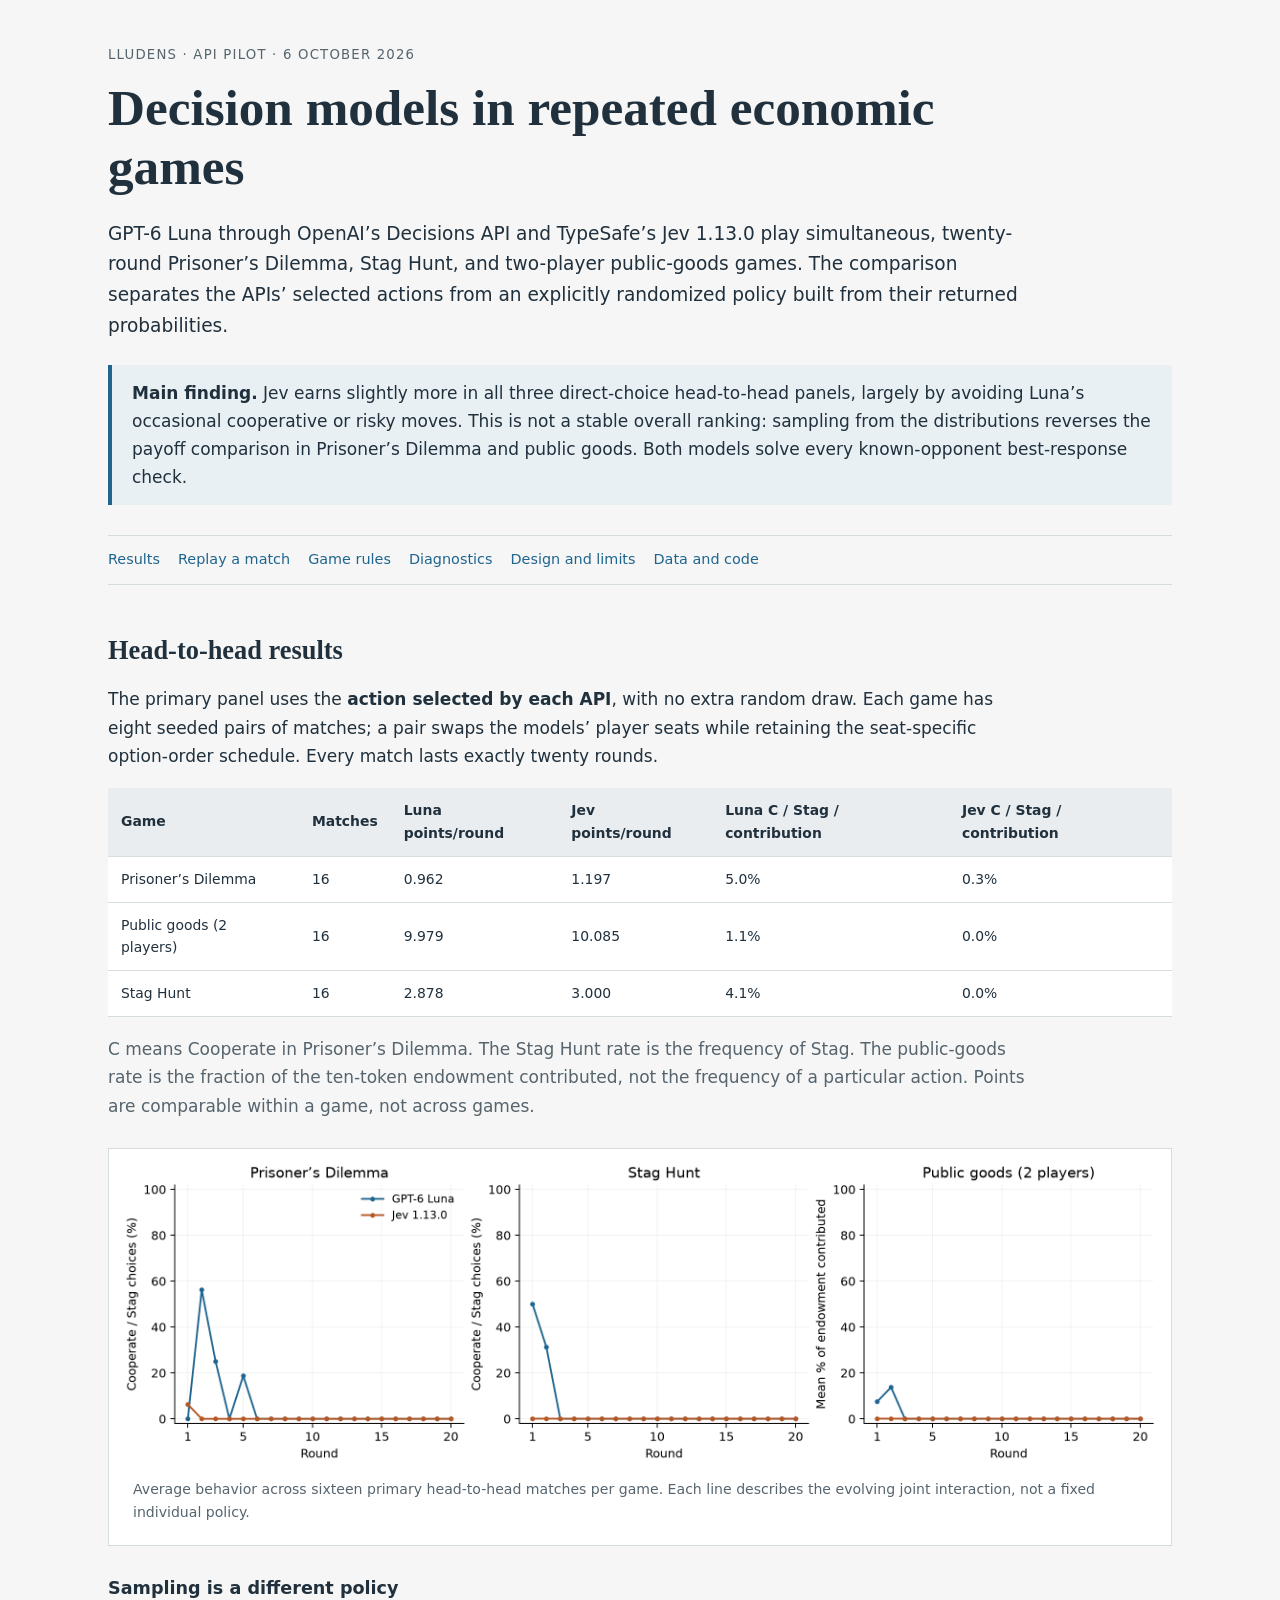
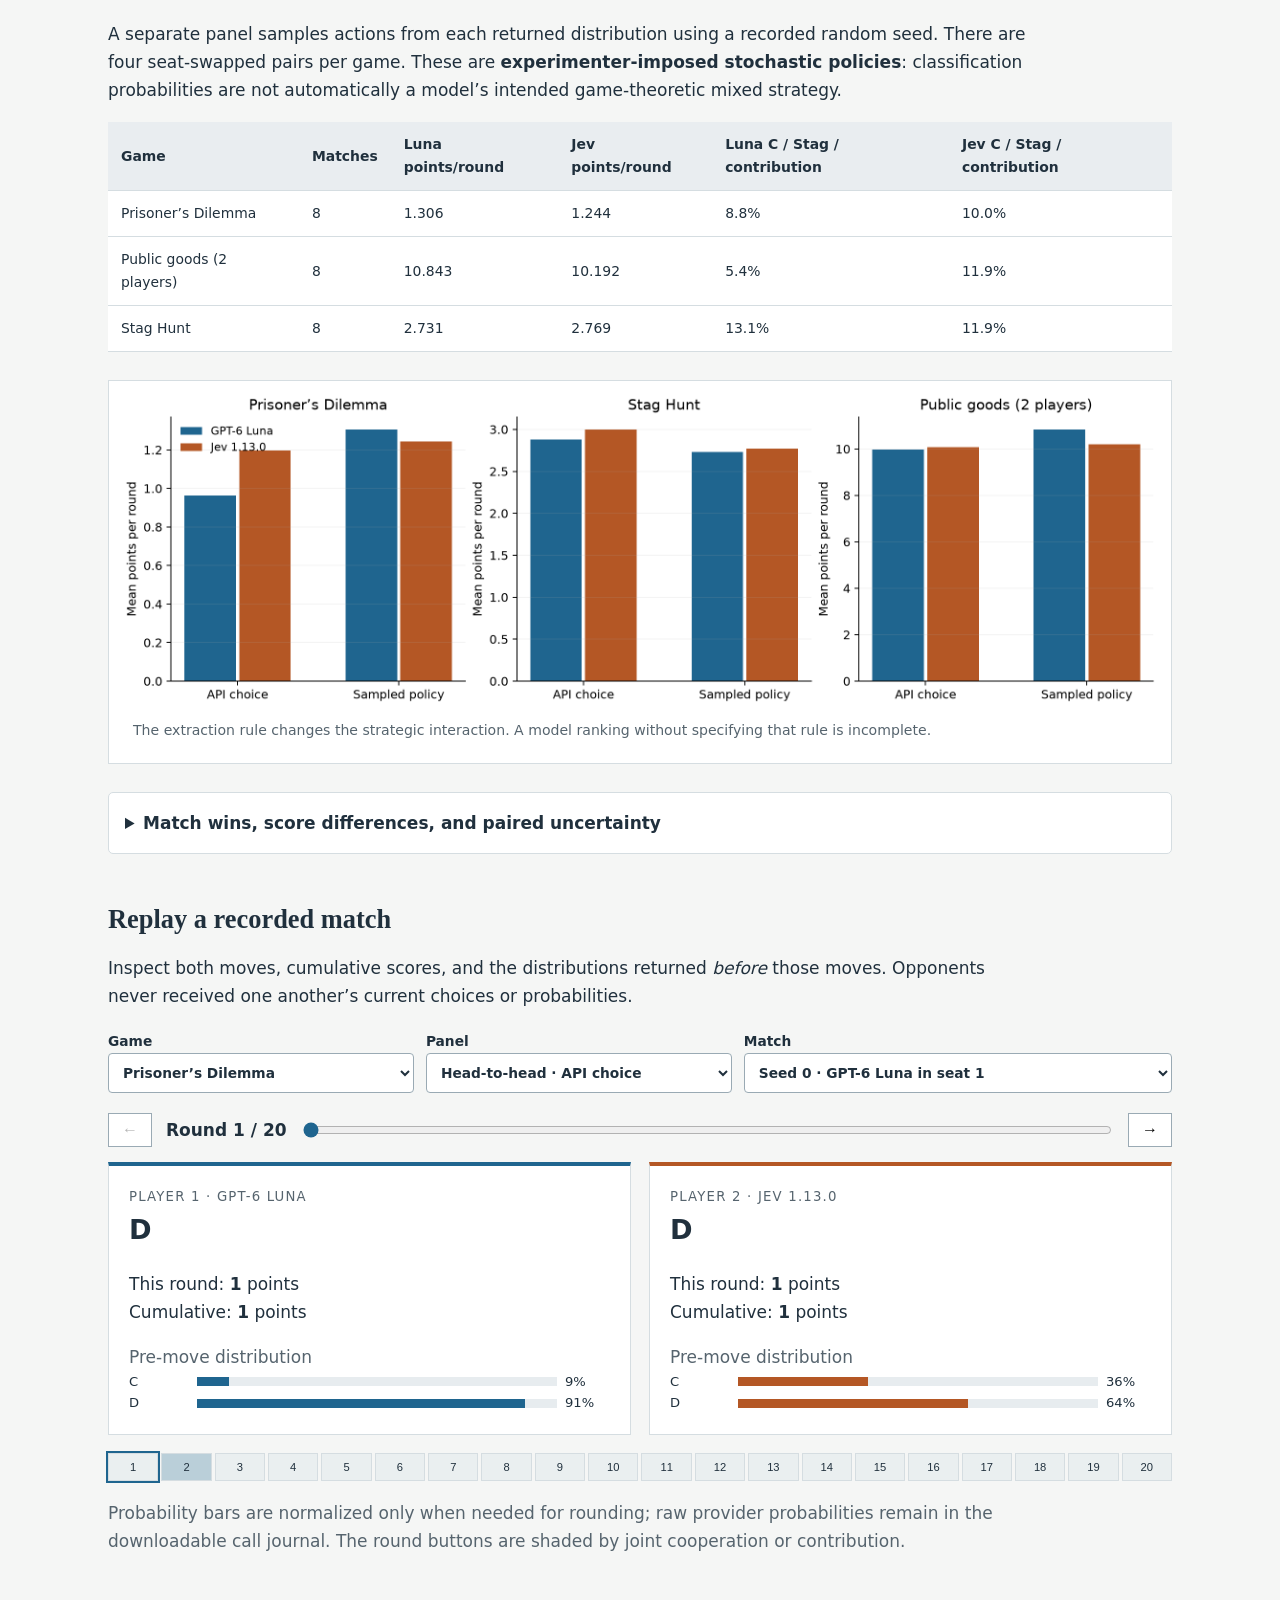
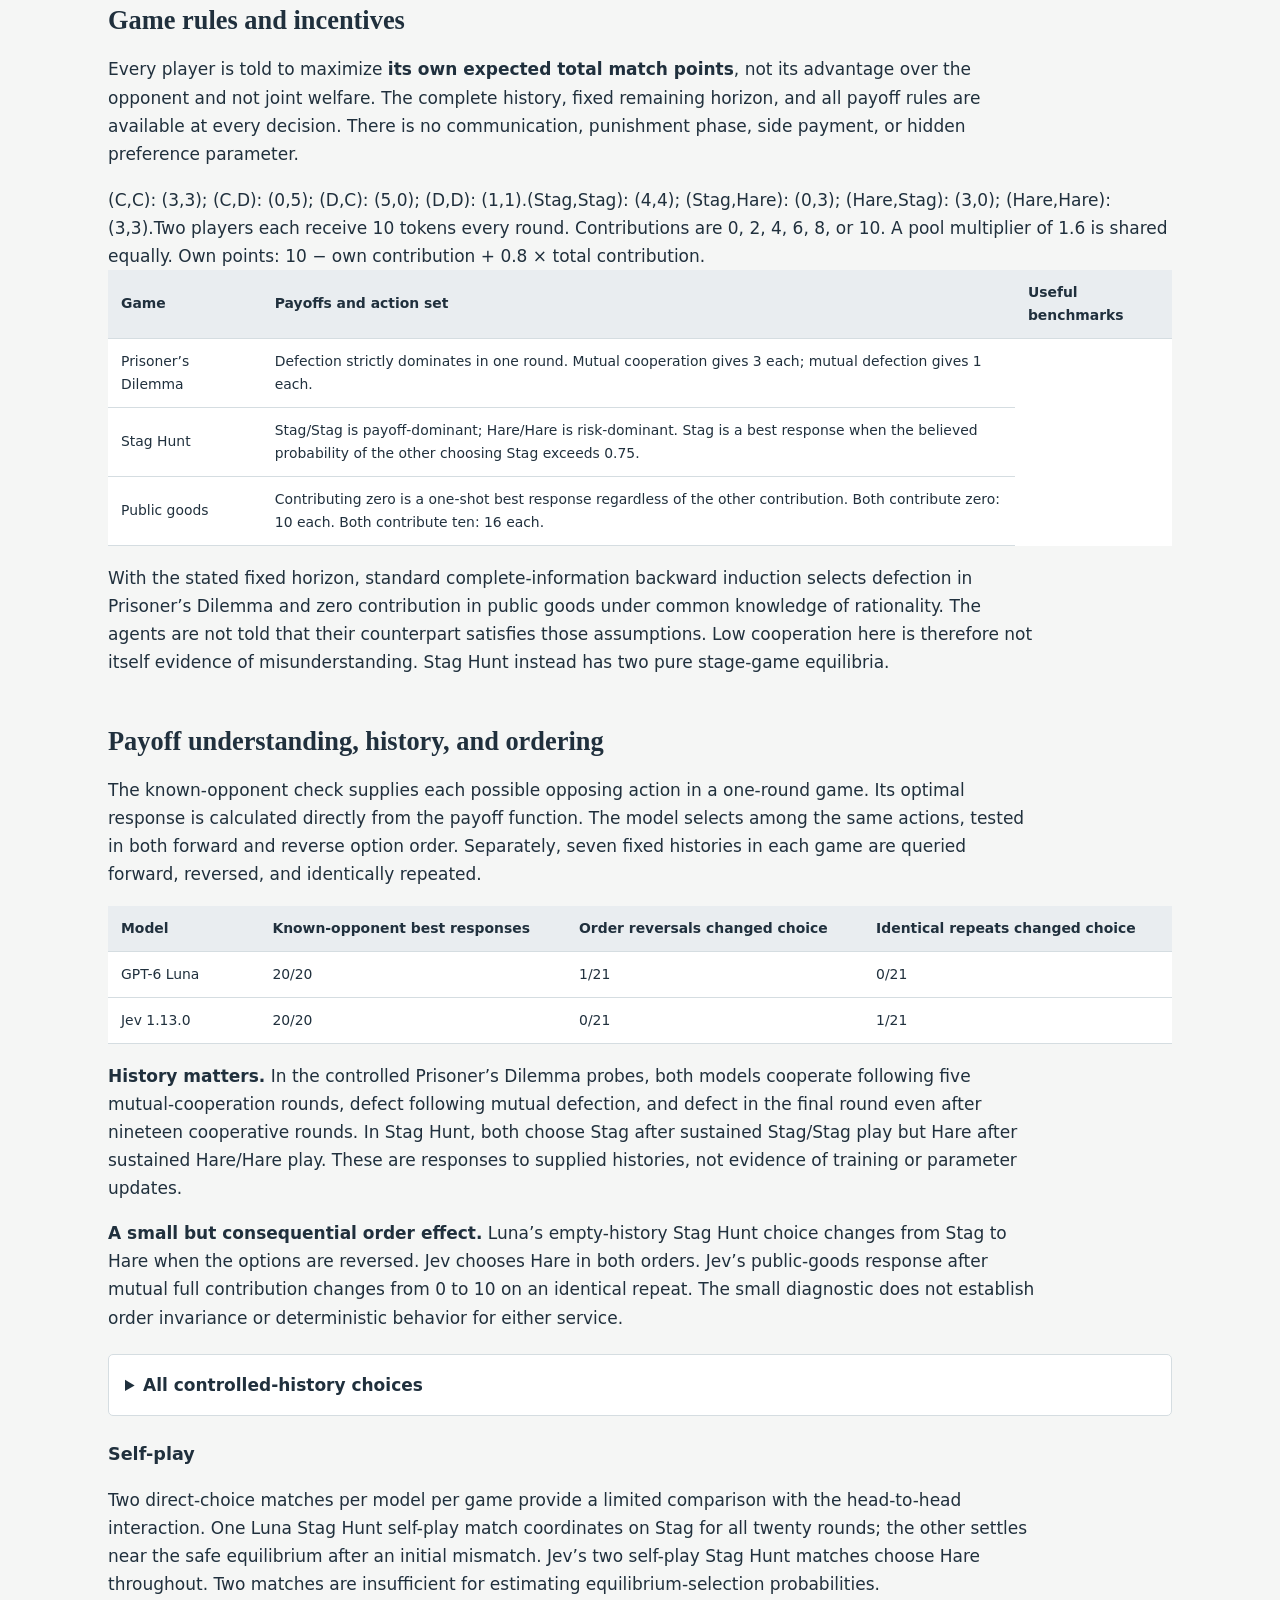
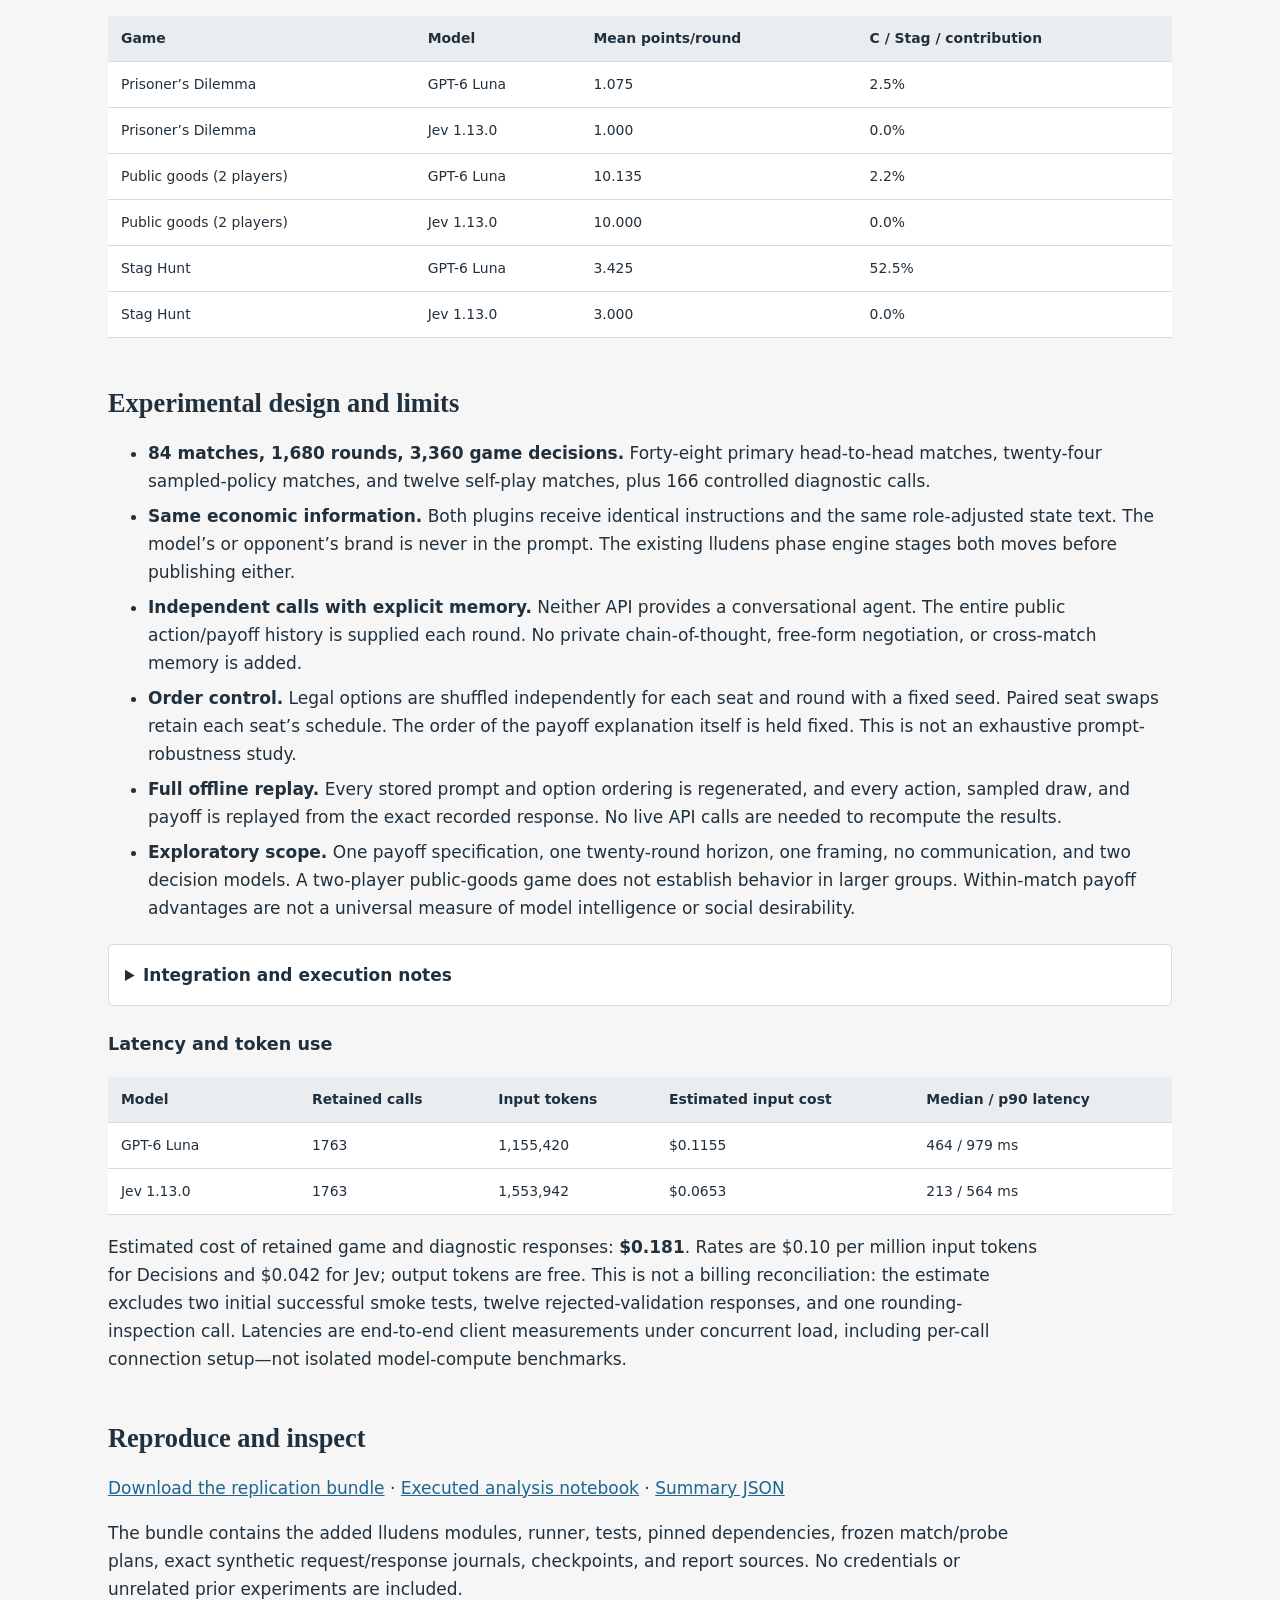
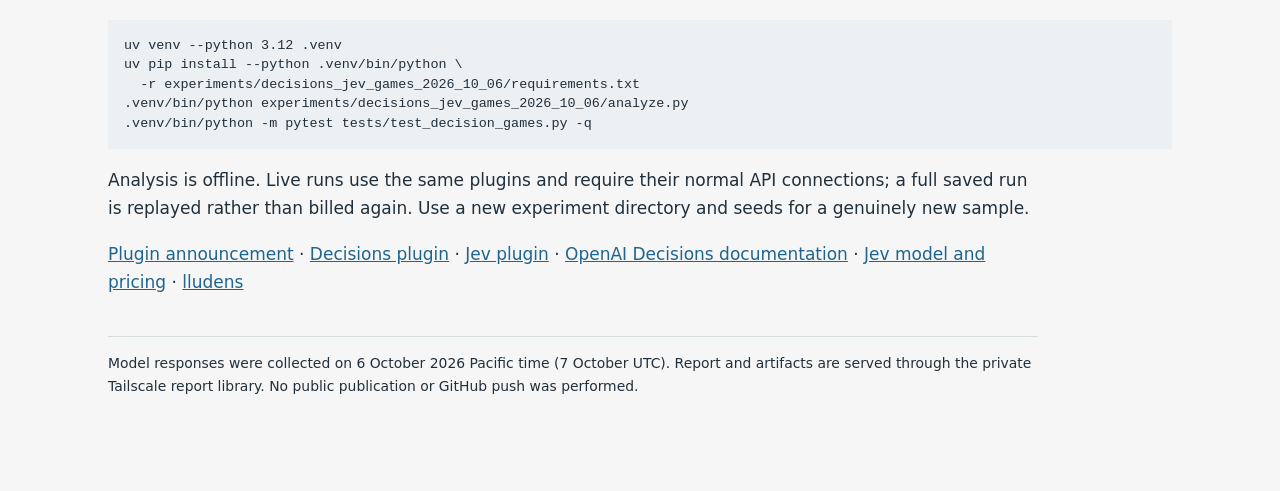
==== experiments/decisions_jev_games_2026_10_06/report/index.html @ 8ba240a1 "Compare Decisions API and Jev in repeated economic games" ====
<!doctype html>
<html lang="en"><head><meta charset="utf-8"><meta name="viewport" content="width=device-width,initial-scale=1">
<title>Decision models in repeated economic games — lludens</title>
<style>
:root{color-scheme:light;--ink:#20303d;--muted:#56646e;--blue:#1f658f;--orange:#b45725;--line:#d5dde1;--paper:#fff;--bg:#f5f6f5}*{box-sizing:border-box}body{margin:0;background:var(--bg);color:var(--ink);font:17px/1.65 system-ui,-apple-system,sans-serif}main{max-width:1120px;margin:auto;padding:44px 28px 80px}h1{font:600 clamp(2rem,4.4vw,3.2rem)/1.16 Georgia,serif;max-width:850px;margin:12px 0 22px}h2{font:600 1.65rem/1.3 Georgia,serif;margin:48px 0 18px}h3{margin-top:24px;font-size:1.1rem}p{max-width:930px}a{color:var(--blue)}.eyebrow{color:var(--muted);font-size:.83rem;text-transform:uppercase;letter-spacing:.09em}.lead{font-size:1.16rem;max-width:930px}.box{border-left:4px solid var(--blue);background:#e9f0f4;padding:14px 20px;margin:24px 0}.muted,small{color:var(--muted)}nav{display:flex;gap:18px;flex-wrap:wrap;border-block:1px solid var(--line);padding:12px 0;margin:30px 0}nav a{font-size:.9rem;text-decoration:none}section{scroll-margin-top:20px}.scroll{overflow-x:auto;max-width:100%;margin:18px 0}table{border-collapse:collapse;background:white;width:100%;font-size:.87rem;font-variant-numeric:tabular-nums}th,td{text-align:left;padding:11px 13px;border-bottom:1px solid var(--line)}th{background:#e9edf0;font-weight:600}td:first-child{min-width:140px}figure{margin:28px 0;background:white;padding:14px;border:1px solid var(--line)}figure img{width:100%;height:auto}figcaption{font-size:.88rem;color:var(--muted);padding:6px 10px}details{border:1px solid var(--line);border-radius:5px;padding:16px;margin:22px 0;background:white}summary{cursor:pointer;font-weight:600}code{font-size:.86em;background:#e8edef;padding:2px 5px;overflow-wrap:anywhere}pre{overflow:auto;background:#edf0f2;padding:16px;font-size:.84rem;line-height:1.45}li{margin:7px 0}.controls{display:grid;grid-template-columns:1fr 1fr 1.4fr;gap:12px;margin:20px 0}label{display:block;font-size:.86rem;font-weight:600}select{width:100%;padding:10px;background:white;border:1px solid #9aaab4;border-radius:4px;color:var(--ink);font:inherit}input[type=range]{width:100%;accent-color:var(--blue)}.players{display:grid;grid-template-columns:1fr 1fr;gap:18px}.player{background:white;padding:20px;border:1px solid var(--line);border-top:4px solid var(--blue)}.player[data-provider=jev]{border-top-color:var(--orange)}.big{font-size:1.7rem;font-weight:650}.barrow{display:grid;grid-template-columns:60px 1fr 45px;gap:8px;align-items:center;font-size:.82rem}.track{height:9px;background:#e7ecef}.bar{height:9px;background:var(--blue)}.player[data-provider=jev] .bar{background:var(--orange)}.roundline{display:flex;align-items:center;gap:14px;margin:15px 0}.roundline button{border:1px solid #9aaab4;background:white;padding:7px 13px;cursor:pointer;font-size:1rem}.roundline strong{white-space:nowrap}.timeline{display:grid;grid-template-columns:repeat(20,1fr);gap:3px;margin:18px 0}.timeline button{border:1px solid var(--line);padding:7px 0;cursor:pointer;background:#e7ecef;font-size:.7rem;color:var(--ink)}.timeline button.active{outline:2px solid var(--blue)}.foot{font-size:.87rem;margin-top:40px;border-top:1px solid var(--line);padding-top:15px}@media(max-width:660px){main{padding:25px 16px 50px}.controls{grid-template-columns:1fr}.players{grid-template-columns:1fr}.player{padding:15px}body{font-size:16px}h2{margin-top:36px}.timeline{gap:1px}.timeline button{font-size:.61rem}th,td{padding:9px}figure{padding:0}nav{gap:12px}}
</style></head><body><main>
<div class="eyebrow">lludens · API pilot · 6 October 2026</div>
<h1>Decision models in repeated economic games</h1>
<p class="lead">GPT-6 Luna through OpenAI’s Decisions API and TypeSafe’s Jev 1.13.0 play simultaneous, twenty-round Prisoner’s Dilemma, Stag Hunt, and two-player public-goods games. The comparison separates the APIs’ selected actions from an explicitly randomized policy built from their returned probabilities.</p>
<div class="box"><strong>Main finding.</strong> Jev earns slightly more in all three direct-choice head-to-head panels, largely by avoiding Luna’s occasional cooperative or risky moves. This is not a stable overall ranking: sampling from the distributions reverses the payoff comparison in Prisoner’s Dilemma and public goods. Both models solve every known-opponent best-response check.</div>
<nav><a href="#results">Results</a><a href="#replay">Replay a match</a><a href="#rules">Game rules</a><a href="#diagnostics">Diagnostics</a><a href="#methods">Design and limits</a><a href="#download">Data and code</a></nav>

<section id="results"><h2>Head-to-head results</h2>
<p>The primary panel uses the <strong>action selected by each API</strong>, with no extra random draw. Each game has eight seeded pairs of matches; a pair swaps the models’ player seats while retaining the seat-specific option-order schedule. Every match lasts exactly twenty rounds.</p>
<div class="scroll"><table><thead><tr><th>Game</th><th>Matches</th><th>Luna points/round</th><th>Jev points/round</th><th>Luna C / Stag / contribution</th><th>Jev C / Stag / contribution</th></tr></thead><tbody><tr><td>Prisoner’s Dilemma</td><td>16</td><td>0.962</td><td>1.197</td><td>5.0%</td><td>0.3%</td></tr><tr><td>Public goods (2 players)</td><td>16</td><td>9.979</td><td>10.085</td><td>1.1%</td><td>0.0%</td></tr><tr><td>Stag Hunt</td><td>16</td><td>2.878</td><td>3.000</td><td>4.1%</td><td>0.0%</td></tr></tbody></table></div>
<p class="muted">C means Cooperate in Prisoner’s Dilemma. The Stag Hunt rate is the frequency of Stag. The public-goods rate is the fraction of the ten-token endowment contributed, not the frequency of a particular action. Points are comparable within a game, not across games.</p>
<figure><img src="cooperation.png" alt="Round-by-round cooperation, Stag choices, and mean public-goods contributions for Luna and Jev in the primary panel"><figcaption>Average behavior across sixteen primary head-to-head matches per game. Each line describes the evolving joint interaction, not a fixed individual policy.</figcaption></figure>
<h3>Sampling is a different policy</h3>
<p>A separate panel samples actions from each returned distribution using a recorded random seed. There are four seat-swapped pairs per game. These are <strong>experimenter-imposed stochastic policies</strong>: classification probabilities are not automatically a model’s intended game-theoretic mixed strategy.</p>
<div class="scroll"><table><thead><tr><th>Game</th><th>Matches</th><th>Luna points/round</th><th>Jev points/round</th><th>Luna C / Stag / contribution</th><th>Jev C / Stag / contribution</th></tr></thead><tbody><tr><td>Prisoner’s Dilemma</td><td>8</td><td>1.306</td><td>1.244</td><td>8.8%</td><td>10.0%</td></tr><tr><td>Public goods (2 players)</td><td>8</td><td>10.843</td><td>10.192</td><td>5.4%</td><td>11.9%</td></tr><tr><td>Stag Hunt</td><td>8</td><td>2.731</td><td>2.769</td><td>13.1%</td><td>11.9%</td></tr></tbody></table></div>
<figure><img src="payoffs.png" alt="Mean points per round for direct API choices and sampled actions in each of the three games"><figcaption>The extraction rule changes the strategic interaction. A model ranking without specifying that rule is incomplete.</figcaption></figure>
<details><summary>Match wins, score differences, and paired uncertainty</summary><p>The bootstrap resamples complete seed pairs, preserving both swapped-seat matches and all twenty rounds. It does not treat correlated rounds as independent observations. With only eight primary or four sampled pairs, these intervals are descriptive pilot summaries, conditional on this design—not population-wide confidence claims.</p><div class="scroll"><table><thead><tr><th>Game / policy</th><th>Luna − Jev points/round</th><th>Paired bootstrap 95% interval</th><th>Luna wins / ties / Jev wins</th></tr></thead><tbody><tr><td>Prisoner’s Dilemma / argmax</td><td>-0.234</td><td>[-0.328, -0.141]</td><td>1 / 2 / 13</td></tr><tr><td>Prisoner’s Dilemma / sample</td><td>0.062</td><td>[-0.156, 0.219]</td><td>4 / 2 / 2</td></tr><tr><td>Public goods (2 players) / argmax</td><td>-0.106</td><td>[-0.144, -0.063]</td><td>0 / 5 / 11</td></tr><tr><td>Public goods (2 players) / sample</td><td>0.650</td><td>[0.312, 1.163]</td><td>7 / 0 / 1</td></tr><tr><td>Stag Hunt / argmax</td><td>-0.122</td><td>[-0.141, -0.094]</td><td>0 / 3 / 13</td></tr><tr><td>Stag Hunt / sample</td><td>-0.037</td><td>[-0.075, 0.037]</td><td>2 / 3 / 3</td></tr></tbody></table></div></details>
</section>

<section id="replay"><h2>Replay a recorded match</h2><p>Inspect both moves, cumulative scores, and the distributions returned <em>before</em> those moves. Opponents never received one another’s current choices or probabilities.</p>
<div class="controls"><label>Game<select id="game"><option value="prisoners_dilemma">Prisoner’s Dilemma</option><option value="stag_hunt">Stag Hunt</option><option value="public_goods">Public goods (2 players)</option></select></label><label>Panel<select id="panel"><option value="argmax">Head-to-head · API choice</option><option value="sample">Head-to-head · sampled</option><option value="self">Self-play · API choice</option></select></label><label>Match<select id="match"></select></label></div>
<div class="roundline"><button id="prev" aria-label="Previous round">←</button><strong id="roundLabel">Round 1 / 20</strong><input id="round" type="range" min="1" max="20" value="1" aria-label="Replay round"><button id="next" aria-label="Next round">→</button></div>
<div id="players" class="players" aria-live="polite"></div><div id="timeline" class="timeline" aria-label="Choose a round"></div>
<p class="muted">Probability bars are normalized only when needed for rounding; raw provider probabilities remain in the downloadable call journal. The round buttons are shaded by joint cooperation or contribution.</p></section>

<section id="rules"><h2>Game rules and incentives</h2>
<p>Every player is told to maximize <strong>its own expected total match points</strong>, not its advantage over the opponent and not joint welfare. The complete history, fixed remaining horizon, and all payoff rules are available at every decision. There is no communication, punishment phase, side payment, or hidden preference parameter.</p>
<div class="scroll"><table><thead><tr><th>Game</th><th>Payoffs and action set</th><th>Useful benchmarks</th></tr></thead><tbody>
<tr><td>Prisoner’s Dilemma</td>(C,C): (3,3); (C,D): (0,5); (D,C): (5,0); (D,D): (1,1).</td><td>Defection strictly dominates in one round. Mutual cooperation gives 3 each; mutual defection gives 1 each.</td></tr>
<tr><td>Stag Hunt</td>(Stag,Stag): (4,4); (Stag,Hare): (0,3); (Hare,Stag): (3,0); (Hare,Hare): (3,3).</td><td>Stag/Stag is payoff-dominant; Hare/Hare is risk-dominant. Stag is a best response when the believed probability of the other choosing Stag exceeds 0.75.</td></tr>
<tr><td>Public goods</td>Two players each receive 10 tokens every round. Contributions are 0, 2, 4, 6, 8, or 10. A pool multiplier of 1.6 is shared equally. Own points: 10 − own contribution + 0.8 × total contribution.</td><td>Contributing zero is a one-shot best response regardless of the other contribution. Both contribute zero: 10 each. Both contribute ten: 16 each.</td></tr>
</tbody></table></div>
<p>With the stated fixed horizon, standard complete-information backward induction selects defection in Prisoner’s Dilemma and zero contribution in public goods under common knowledge of rationality. The agents are not told that their counterpart satisfies those assumptions. Low cooperation here is therefore not itself evidence of misunderstanding. Stag Hunt instead has two pure stage-game equilibria.</p>
</section>

<section id="diagnostics"><h2>Payoff understanding, history, and ordering</h2>
<p>The known-opponent check supplies each possible opposing action in a one-round game. Its optimal response is calculated directly from the payoff function. The model selects among the same actions, tested in both forward and reverse option order. Separately, seven fixed histories in each game are queried forward, reversed, and identically repeated.</p>
<div class="scroll"><table><thead><tr><th>Model</th><th>Known-opponent best responses</th><th>Order reversals changed choice</th><th>Identical repeats changed choice</th></tr></thead><tbody><tr><td>GPT-6 Luna</td><td>20/20</td><td>1/21</td><td>0/21</td></tr><tr><td>Jev 1.13.0</td><td>20/20</td><td>0/21</td><td>1/21</td></tr></tbody></table></div>
<p><strong>History matters.</strong> In the controlled Prisoner’s Dilemma probes, both models cooperate following five mutual-cooperation rounds, defect following mutual defection, and defect in the final round even after nineteen cooperative rounds. In Stag Hunt, both choose Stag after sustained Stag/Stag play but Hare after sustained Hare/Hare play. These are responses to supplied histories, not evidence of training or parameter updates.</p>
<p><strong>A small but consequential order effect.</strong> Luna’s empty-history Stag Hunt choice changes from Stag to Hare when the options are reversed. Jev chooses Hare in both orders. Jev’s public-goods response after mutual full contribution changes from 0 to 10 on an identical repeat. The small diagnostic does not establish order invariance or deterministic behavior for either service.</p>
<details><summary>All controlled-history choices</summary><div class="scroll"><table><thead><tr><th>Game</th><th>Fixed history</th><th>Luna: forward / reverse / repeat</th><th>Jev: forward / reverse / repeat</th></tr></thead><tbody><tr><td>Prisoner’s Dilemma</td><td>empty</td><td>D / D / D</td><td>D / D / D</td></tr><tr><td>Prisoner’s Dilemma</td><td>mutual cooperation</td><td>C / C / C</td><td>C / C / C</td></tr><tr><td>Prisoner’s Dilemma</td><td>mutual safe or selfish</td><td>D / D / D</td><td>D / D / D</td></tr><tr><td>Prisoner’s Dilemma</td><td>you exploited</td><td>D / D / D</td><td>D / D / D</td></tr><tr><td>Prisoner’s Dilemma</td><td>other exploited</td><td>D / D / D</td><td>D / D / D</td></tr><tr><td>Prisoner’s Dilemma</td><td>alternating</td><td>C / C / C</td><td>C / C / C</td></tr><tr><td>Prisoner’s Dilemma</td><td>final round after cooperation</td><td>D / D / D</td><td>D / D / D</td></tr><tr><td>Stag Hunt</td><td>empty</td><td>Stag / Hare / Stag</td><td>Hare / Hare / Hare</td></tr><tr><td>Stag Hunt</td><td>mutual cooperation</td><td>Stag / Stag / Stag</td><td>Stag / Stag / Stag</td></tr><tr><td>Stag Hunt</td><td>mutual safe or selfish</td><td>Hare / Hare / Hare</td><td>Hare / Hare / Hare</td></tr><tr><td>Stag Hunt</td><td>you exploited</td><td>Hare / Hare / Hare</td><td>Hare / Hare / Hare</td></tr><tr><td>Stag Hunt</td><td>other exploited</td><td>Hare / Hare / Hare</td><td>Hare / Hare / Hare</td></tr><tr><td>Stag Hunt</td><td>alternating</td><td>Stag / Stag / Stag</td><td>Stag / Stag / Stag</td></tr><tr><td>Stag Hunt</td><td>final round after cooperation</td><td>Stag / Stag / Stag</td><td>Stag / Stag / Stag</td></tr><tr><td>Public goods (2 players)</td><td>empty</td><td>0 / 0 / 0</td><td>0 / 0 / 0</td></tr><tr><td>Public goods (2 players)</td><td>mutual cooperation</td><td>10 / 10 / 10</td><td>0 / 0 / 10</td></tr><tr><td>Public goods (2 players)</td><td>mutual safe or selfish</td><td>0 / 0 / 0</td><td>0 / 0 / 0</td></tr><tr><td>Public goods (2 players)</td><td>you exploited</td><td>0 / 0 / 0</td><td>0 / 0 / 0</td></tr><tr><td>Public goods (2 players)</td><td>other exploited</td><td>0 / 0 / 0</td><td>0 / 0 / 0</td></tr><tr><td>Public goods (2 players)</td><td>alternating</td><td>0 / 0 / 0</td><td>0 / 0 / 0</td></tr><tr><td>Public goods (2 players)</td><td>final round after cooperation</td><td>0 / 0 / 0</td><td>0 / 0 / 0</td></tr></tbody></table></div><p class="muted">Forward / reverse / repeat refer only to the supplied options list. Prompt text and history are unchanged. Public-goods choices are contributed tokens.</p></details>
<h3>Self-play</h3><p>Two direct-choice matches per model per game provide a limited comparison with the head-to-head interaction. One Luna Stag Hunt self-play match coordinates on Stag for all twenty rounds; the other settles near the safe equilibrium after an initial mismatch. Jev’s two self-play Stag Hunt matches choose Hare throughout. Two matches are insufficient for estimating equilibrium-selection probabilities.</p>
<div class="scroll"><table><thead><tr><th>Game</th><th>Model</th><th>Mean points/round</th><th>C / Stag / contribution</th></tr></thead><tbody><tr><td>Prisoner’s Dilemma</td><td>GPT-6 Luna</td><td>1.075</td><td>2.5%</td></tr><tr><td>Prisoner’s Dilemma</td><td>Jev 1.13.0</td><td>1.000</td><td>0.0%</td></tr><tr><td>Public goods (2 players)</td><td>GPT-6 Luna</td><td>10.135</td><td>2.2%</td></tr><tr><td>Public goods (2 players)</td><td>Jev 1.13.0</td><td>10.000</td><td>0.0%</td></tr><tr><td>Stag Hunt</td><td>GPT-6 Luna</td><td>3.425</td><td>52.5%</td></tr><tr><td>Stag Hunt</td><td>Jev 1.13.0</td><td>3.000</td><td>0.0%</td></tr></tbody></table></div>
</section>

<section id="methods"><h2>Experimental design and limits</h2>
<ul><li><strong>84 matches, 1,680 rounds, 3,360 game decisions.</strong> Forty-eight primary head-to-head matches, twenty-four sampled-policy matches, and twelve self-play matches, plus 166 controlled diagnostic calls.</li>
<li><strong>Same economic information.</strong> Both plugins receive identical instructions and the same role-adjusted state text. The model’s or opponent’s brand is never in the prompt. The existing lludens phase engine stages both moves before publishing either.</li>
<li><strong>Independent calls with explicit memory.</strong> Neither API provides a conversational agent. The entire public action/payoff history is supplied each round. No private chain-of-thought, free-form negotiation, or cross-match memory is added.</li>
<li><strong>Order control.</strong> Legal options are shuffled independently for each seat and round with a fixed seed. Paired seat swaps retain each seat’s schedule. The order of the payoff explanation itself is held fixed. This is not an exhaustive prompt-robustness study.</li>
<li><strong>Full offline replay.</strong> Every stored prompt and option ordering is regenerated, and every action, sampled draw, and payoff is replayed from the exact recorded response. No live API calls are needed to recompute the results.</li>
<li><strong>Exploratory scope.</strong> One payoff specification, one twenty-round horizon, one framing, no communication, and two decision models. A two-player public-goods game does not establish behavior in larger groups. Within-match payoff advantages are not a universal measure of model intelligence or social desirability.</li></ul>
<details><summary>Integration and execution notes</summary><p>The local lludens checkout and all pre-existing edits were preserved. New work is on <code>experiment/decisions-jev-games-2026-10-06</code>. Both Simon Willison plugins are pinned to inspected Git commits in <code>requirements.txt</code>.</p><p>Initial setup exposed an expired local API-proxy certificate; it was renewed with the same key and identity without disabling TLS or changing host permissions. LLM 0.36’s lazy plugin registration required serialization before concurrent use. An overly strict probability-mass check interrupted eleven public-goods matches and one probe: Jev returns two-decimal probabilities whose sum can be 0.99 or 1.01. The adapter now accepts only deviations consistent with that rounding and normalizes relative mass for sampling. Raw responses remain unchanged.</p><p>Successful calls were checkpointed individually. Incomplete matches resumed from their exact earlier histories, including any already-selected but not-yet-published move. No API error became a default action. Twelve rejected validation responses were not retained by the initial strict adapter and required a new call; this small service-level replay limitation is recorded. All final planned matches and probes completed. Fifteen focused harness tests cover incentives, simultaneous information, role perspective, schema validation, sampling, and failure handling.</p></details>
<h3>Latency and token use</h3>
<div class="scroll"><table><thead><tr><th>Model</th><th>Retained calls</th><th>Input tokens</th><th>Estimated input cost</th><th>Median / p90 latency</th></tr></thead><tbody><tr><td>GPT-6 Luna</td><td>1763</td><td>1,155,420</td><td>$0.1155</td><td>464 / 979 ms</td></tr><tr><td>Jev 1.13.0</td><td>1763</td><td>1,553,942</td><td>$0.0653</td><td>213 / 564 ms</td></tr></tbody></table></div>
<p>Estimated cost of retained game and diagnostic responses: <strong>$0.181</strong>. Rates are $0.10 per million input tokens for Decisions and $0.042 for Jev; output tokens are free. This is not a billing reconciliation: the estimate excludes two initial successful smoke tests, twelve rejected-validation responses, and one rounding-inspection call. Latencies are end-to-end client measurements under concurrent load, including per-call connection setup—not isolated model-compute benchmarks.</p>
</section>

<section id="download"><h2>Reproduce and inspect</h2><p><a href="replication.zip">Download the replication bundle</a> · <a href="decisions_jev_games.ipynb">Executed analysis notebook</a> · <a href="summary.json">Summary JSON</a></p><p>The bundle contains the added lludens modules, runner, tests, pinned dependencies, frozen match/probe plans, exact synthetic request/response journals, checkpoints, and report sources. No credentials or unrelated prior experiments are included.</p>
<pre>uv venv --python 3.12 .venv
uv pip install --python .venv/bin/python \
  -r experiments/decisions_jev_games_2026_10_06/requirements.txt
.venv/bin/python experiments/decisions_jev_games_2026_10_06/analyze.py
.venv/bin/python -m pytest tests/test_decision_games.py -q</pre>
<p>Analysis is offline. Live runs use the same plugins and require their normal API connections; a full saved run is replayed rather than billed again. Use a new experiment directory and seeds for a genuinely new sample.</p>
<p><a href="https://simonwillison.net/2026/Oct/6/llm-openai-decisions/">Plugin announcement</a> · <a href="https://github.com/simonw/llm-openai-decisions">Decisions plugin</a> · <a href="https://github.com/simonw/llm-typesafe">Jev plugin</a> · <a href="https://developers.openai.com/api/docs/guides/decisions">OpenAI Decisions documentation</a> · <a href="https://docs.typesafe.ai/models">Jev model and pricing</a> · <a href="https://github.com/apoorvalal/lludens">lludens</a></p></section>
<p class="foot">Model responses were collected on 6 October 2026 Pacific time (7 October UTC). Report and artifacts are served through the private Tailscale report library. No public publication or GitHub push was performed.</p>
</main>
<script>
const matches=[{"id":"prisoners_dilemma-argmax-00-swap0","game":"prisoners_dilemma","policy":"argmax","seed":2026100600,"pair":0,"swap":0,"players":["decisions","jev"],"rounds":20,"kind":"h2h","history":[{"round":1,"actions":{"1":"D","2":"D"},"payoffs":{"1":1,"2":1},"probabilities":{"1":{"C":0.09,"D":0.91},"2":{"D":0.64,"C":0.36}}},{"round":2,"actions":{"1":"C","2":"D"},"payoffs":{"1":0,"2":5},"probabilities":{"1":{"C":0.56,"D":0.44},"2":{"C":0.21,"D":0.79}}},{"round":3,"actions":{"1":"D","2":"D"},"payoffs":{"1":1,"2":1},"probabilities":{"1":{"D":0.94,"C":0.06},"2":{"D":0.76,"C":0.24}}},{"round":4,"actions":{"1":"D","2":"D"},"payoffs":{"1":1,"2":1},"probabilities":{"1":{"C":0.25,"D":0.75},"2":{"C":0.14,"D":0.86}}},{"round":5,"actions":{"1":"D","2":"D"},"payoffs":{"1":1,"2":1},"probabilities":{"1":{"C":0.23,"D":0.77},"2":{"D":0.86,"C":0.14}}},{"round":6,"actions":{"1":"D","2":"D"},"payoffs":{"1":1,"2":1},"probabilities":{"1":{"C":0.21,"D":0.79},"2":{"C":0.18,"D":0.82}}},{"round":7,"actions":{"1":"D","2":"D"},"payoffs":{"1":1,"2":1},"probabilities":{"1":{"D":0.99,"C":0.01},"2":{"C":0.18,"D":0.82}}},{"round":8,"actions":{"1":"D","2":"D"},"payoffs":{"1":1,"2":1},"probabilities":{"1":{"D":0.99,"C":0.01},"2":{"C":0.18,"D":0.82}}},{"round":9,"actions":{"1":"D","2":"D"},"payoffs":{"1":1,"2":1},"probabilities":{"1":{"D":1.0,"C":0.0},"2":{"C":0.19,"D":0.81}}},{"round":10,"actions":{"1":"D","2":"D"},"payoffs":{"1":1,"2":1},"probabilities":{"1":{"D":0.99,"C":0.01},"2":{"C":0.2,"D":0.8}}},{"round":11,"actions":{"1":"D","2":"D"},"payoffs":{"1":1,"2":1},"probabilities":{"1":{"D":0.99,"C":0.01},"2":{"C":0.19,"D":0.81}}},{"round":12,"actions":{"1":"D","2":"D"},"payoffs":{"1":1,"2":1},"probabilities":{"1":{"D":0.99,"C":0.01},"2":{"C":0.17,"D":0.83}}},{"round":13,"actions":{"1":"D","2":"D"},"payoffs":{"1":1,"2":1},"probabilities":{"1":{"D":0.99,"C":0.01},"2":{"D":0.86,"C":0.14}}},{"round":14,"actions":{"1":"D","2":"D"},"payoffs":{"1":1,"2":1},"probabilities":{"1":{"C":0.01,"D":0.99},"2":{"D":0.85,"C":0.15}}},{"round":15,"actions":{"1":"D","2":"D"},"payoffs":{"1":1,"2":1},"probabilities":{"1":{"D":0.99,"C":0.01},"2":{"C":0.18,"D":0.82}}},{"round":16,"actions":{"1":"D","2":"D"},"payoffs":{"1":1,"2":1},"probabilities":{"1":{"C":0.01,"D":0.99},"2":{"C":0.12,"D":0.88}}},{"round":17,"actions":{"1":"D","2":"D"},"payoffs":{"1":1,"2":1},"probabilities":{"1":{"C":0.0,"D":1.0},"2":{"D":0.87,"C":0.13}}},{"round":18,"actions":{"1":"D","2":"D"},"payoffs":{"1":1,"2":1},"probabilities":{"1":{"C":0.01,"D":0.99},"2":{"D":0.87,"C":0.13}}},{"round":19,"actions":{"1":"D","2":"D"},"payoffs":{"1":1,"2":1},"probabilities":{"1":{"C":0.0,"D":1.0},"2":{"D":0.91,"C":0.09}}},{"round":20,"actions":{"1":"D","2":"D"},"payoffs":{"1":1,"2":1},"probabilities":{"1":{"D":1.0,"C":0.0},"2":{"C":0.05,"D":0.95}}}]},{"id":"prisoners_dilemma-argmax-00-swap1","game":"prisoners_dilemma","policy":"argmax","seed":2026100600,"pair":0,"swap":1,"players":["jev","decisions"],"rounds":20,"kind":"h2h","history":[{"round":1,"actions":{"1":"D","2":"D"},"payoffs":{"1":1,"2":1},"probabilities":{"1":{"D":0.62,"C":0.38},"2":{"C":0.35,"D":0.65}}},{"round":2,"actions":{"1":"D","2":"D"},"payoffs":{"1":1,"2":1},"probabilities":{"1":{"D":0.8,"C":0.2},"2":{"D":0.92,"C":0.08}}},{"round":3,"actions":{"1":"D","2":"D"},"payoffs":{"1":1,"2":1},"probabilities":{"1":{"D":0.87,"C":0.13},"2":{"C":0.44,"D":0.56}}},{"round":4,"actions":{"1":"D","2":"D"},"payoffs":{"1":1,"2":1},"probabilities":{"1":{"D":0.84,"C":0.16},"2":{"D":0.99,"C":0.01}}},{"round":5,"actions":{"1":"D","2":"D"},"payoffs":{"1":1,"2":1},"probabilities":{"1":{"D":0.84,"C":0.16},"2":{"D":0.72,"C":0.28}}},{"round":6,"actions":{"1":"D","2":"D"},"payoffs":{"1":1,"2":1},"probabilities":{"1":{"D":0.88,"C":0.12},"2":{"D":0.97,"C":0.03}}},{"round":7,"actions":{"1":"D","2":"D"},"payoffs":{"1":1,"2":1},"probabilities":{"1":{"D":0.85,"C":0.15},"2":{"D":0.95,"C":0.05}}},{"round":8,"actions":{"1":"D","2":"D"},"payoffs":{"1":1,"2":1},"probabilities":{"1":{"D":0.83,"C":0.17},"2":{"C":0.05,"D":0.95}}},{"round":9,"actions":{"1":"D","2":"D"},"payoffs":{"1":1,"2":1},"probabilities":{"1":{"C":0.14,"D":0.86},"2":{"C":0.03,"D":0.97}}},{"round":10,"actions":{"1":"D","2":"D"},"payoffs":{"1":1,"2":1},"probabilities":{"1":{"C":0.13,"D":0.87},"2":{"D":1.0,"C":0.0}}},{"round":11,"actions":{"1":"D","2":"D"},"payoffs":{"1":1,"2":1},"probabilities":{"1":{"D":0.89,"C":0.11},"2":{"C":0.03,"D":0.97}}},{"round":12,"actions":{"1":"D","2":"D"},"payoffs":{"1":1,"2":1},"probabilities":{"1":{"C":0.16,"D":0.84},"2":{"C":0.02,"D":0.98}}},{"round":13,"actions":{"1":"D","2":"D"},"payoffs":{"1":1,"2":1},"probabilities":{"1":{"C":0.1,"D":0.9},"2":{"D":0.99,"C":0.01}}},{"round":14,"actions":{"1":"D","2":"D"},"payoffs":{"1":1,"2":1},"probabilities":{"1":{"C":0.13,"D":0.87},"2":{"C":0.03,"D":0.97}}},{"round":15,"actions":{"1":"D","2":"D"},"payoffs":{"1":1,"2":1},"probabilities":{"1":{"C":0.14,"D":0.86},"2":{"D":0.99,"C":0.01}}},{"round":16,"actions":{"1":"D","2":"D"},"payoffs":{"1":1,"2":1},"probabilities":{"1":{"C":0.07,"D":0.93},"2":{"D":0.98,"C":0.02}}},{"round":17,"actions":{"1":"D","2":"D"},"payoffs":{"1":1,"2":1},"probabilities":{"1":{"C":0.11,"D":0.89},"2":{"C":0.01,"D":0.99}}},{"round":18,"actions":{"1":"D","2":"D"},"payoffs":{"1":1,"2":1},"probabilities":{"1":{"C":0.1,"D":0.9},"2":{"D":0.99,"C":0.01}}},{"round":19,"actions":{"1":"D","2":"D"},"payoffs":{"1":1,"2":1},"probabilities":{"1":{"D":0.94,"C":0.06},"2":{"C":0.01,"D":0.99}}},{"round":20,"actions":{"1":"D","2":"D"},"payoffs":{"1":1,"2":1},"probabilities":{"1":{"C":0.09,"D":0.91},"2":{"D":0.99,"C":0.01}}}]},{"id":"stag_hunt-argmax-00-swap0","game":"stag_hunt","policy":"argmax","seed":2026100600,"pair":0,"swap":0,"players":["decisions","jev"],"rounds":20,"kind":"h2h","history":[{"round":1,"actions":{"1":"Stag","2":"Hare"},"payoffs":{"1":0,"2":3},"probabilities":{"1":{"Stag":0.64,"Hare":0.36},"2":{"Stag":0.21,"Hare":0.79}}},{"round":2,"actions":{"1":"Hare","2":"Hare"},"payoffs":{"1":3,"2":3},"probabilities":{"1":{"Stag":0.34,"Hare":0.66},"2":{"Stag":0.13,"Hare":0.87}}},{"round":3,"actions":{"1":"Hare","2":"Hare"},"payoffs":{"1":3,"2":3},"probabilities":{"1":{"Hare":0.97,"Stag":0.03},"2":{"Hare":0.83,"Stag":0.17}}},{"round":4,"actions":{"1":"Hare","2":"Hare"},"payoffs":{"1":3,"2":3},"probabilities":{"1":{"Stag":0.2,"Hare":0.8},"2":{"Stag":0.11,"Hare":0.89}}},{"round":5,"actions":{"1":"Hare","2":"Hare"},"payoffs":{"1":3,"2":3},"probabilities":{"1":{"Stag":0.25,"Hare":0.75},"2":{"Stag":0.12,"Hare":0.88}}},{"round":6,"actions":{"1":"Hare","2":"Hare"},"payoffs":{"1":3,"2":3},"probabilities":{"1":{"Stag":0.0,"Hare":1.0},"2":{"Hare":0.89,"Stag":0.11}}},{"round":7,"actions":{"1":"Hare","2":"Hare"},"payoffs":{"1":3,"2":3},"probabilities":{"1":{"Hare":1.0,"Stag":0.0},"2":{"Stag":0.09,"Hare":0.91}}},{"round":8,"actions":{"1":"Hare","2":"Hare"},"payoffs":{"1":3,"2":3},"probabilities":{"1":{"Hare":1.0,"Stag":0.0},"2":{"Stag":0.19,"Hare":0.81}}},{"round":9,"actions":{"1":"Hare","2":"Hare"},"payoffs":{"1":3,"2":3},"probabilities":{"1":{"Hare":1.0,"Stag":0.0},"2":{"Stag":0.14,"Hare":0.86}}},{"round":10,"actions":{"1":"Hare","2":"Hare"},"payoffs":{"1":3,"2":3},"probabilities":{"1":{"Hare":1.0,"Stag":0.0},"2":{"Stag":0.11,"Hare":0.89}}},{"round":11,"actions":{"1":"Hare","2":"Hare"},"payoffs":{"1":3,"2":3},"probabilities":{"1":{"Hare":0.99,"Stag":0.01},"2":{"Stag":0.14,"Hare":0.86}}},{"round":12,"actions":{"1":"Hare","2":"Hare"},"payoffs":{"1":3,"2":3},"probabilities":{"1":{"Hare":1.0,"Stag":0.0},"2":{"Stag":0.14,"Hare":0.86}}},{"round":13,"actions":{"1":"Hare","2":"Hare"},"payoffs":{"1":3,"2":3},"probabilities":{"1":{"Hare":0.99,"Stag":0.01},"2":{"Stag":0.12,"Hare":0.88}}},{"round":14,"actions":{"1":"Hare","2":"Hare"},"payoffs":{"1":3,"2":3},"probabilities":{"1":{"Stag":0.02,"Hare":0.98},"2":{"Stag":0.15,"Hare":0.85}}},{"round":15,"actions":{"1":"Hare","2":"Hare"},"payoffs":{"1":3,"2":3},"probabilities":{"1":{"Hare":0.99,"Stag":0.01},"2":{"Stag":0.13,"Hare":0.87}}},{"round":16,"actions":{"1":"Hare","2":"Hare"},"payoffs":{"1":3,"2":3},"probabilities":{"1":{"Stag":0.03,"Hare":0.97},"2":{"Hare":0.89,"Stag":0.11}}},{"round":17,"actions":{"1":"Hare","2":"Hare"},"payoffs":{"1":3,"2":3},"probabilities":{"1":{"Stag":0.08,"Hare":0.92},"2":{"Stag":0.13,"Hare":0.87}}},{"round":18,"actions":{"1":"Hare","2":"Hare"},"payoffs":{"1":3,"2":3},"probabilities":{"1":{"Stag":0.07,"Hare":0.93},"2":{"Hare":0.87,"Stag":0.13}}},{"round":19,"actions":{"1":"Hare","2":"Hare"},"payoffs":{"1":3,"2":3},"probabilities":{"1":{"Stag":0.01,"Hare":0.99},"2":{"Hare":0.88,"Stag":0.12}}},{"round":20,"actions":{"1":"Hare","2":"Hare"},"payoffs":{"1":3,"2":3},"probabilities":{"1":{"Hare":1.0,"Stag":0.0},"2":{"Hare":0.94,"Stag":0.06}}}]},{"id":"stag_hunt-argmax-00-swap1","game":"stag_hunt","policy":"argmax","seed":2026100600,"pair":0,"swap":1,"players":["jev","decisions"],"rounds":20,"kind":"h2h","history":[{"round":1,"actions":{"1":"Hare","2":"Stag"},"payoffs":{"1":3,"2":0},"probabilities":{"1":{"Stag":0.25,"Hare":0.75},"2":{"Stag":0.53,"Hare":0.47}}},{"round":2,"actions":{"1":"Hare","2":"Hare"},"payoffs":{"1":3,"2":3},"probabilities":{"1":{"Stag":0.17,"Hare":0.83},"2":{"Hare":0.89,"Stag":0.11}}},{"round":3,"actions":{"1":"Hare","2":"Hare"},"payoffs":{"1":3,"2":3},"probabilities":{"1":{"Hare":0.88,"Stag":0.12},"2":{"Stag":0.34,"Hare":0.66}}},{"round":4,"actions":{"1":"Hare","2":"Hare"},"payoffs":{"1":3,"2":3},"probabilities":{"1":{"Stag":0.1,"Hare":0.9},"2":{"Hare":0.94,"Stag":0.06}}},{"round":5,"actions":{"1":"Hare","2":"Hare"},"payoffs":{"1":3,"2":3},"probabilities":{"1":{"Hare":0.9,"Stag":0.1},"2":{"Hare":0.99,"Stag":0.01}}},{"round":6,"actions":{"1":"Hare","2":"Hare"},"payoffs":{"1":3,"2":3},"probabilities":{"1":{"Hare":0.89,"Stag":0.11},"2":{"Hare":0.97,"Stag":0.03}}},{"round":7,"actions":{"1":"Hare","2":"Hare"},"payoffs":{"1":3,"2":3},"probabilities":{"1":{"Hare":0.91,"Stag":0.09},"2":{"Hare":1.0,"Stag":0.0}}},{"round":8,"actions":{"1":"Hare","2":"Hare"},"payoffs":{"1":3,"2":3},"probabilities":{"1":{"Hare":0.88,"Stag":0.12},"2":{"Stag":0.07,"Hare":0.93}}},{"round":9,"actions":{"1":"Hare","2":"Hare"},"payoffs":{"1":3,"2":3},"probabilities":{"1":{"Hare":0.89,"Stag":0.11},"2":{"Stag":0.03,"Hare":0.97}}},{"round":10,"actions":{"1":"Hare","2":"Hare"},"payoffs":{"1":3,"2":3},"probabilities":{"1":{"Hare":0.85,"Stag":0.15},"2":{"Hare":0.99,"Stag":0.01}}},{"round":11,"actions":{"1":"Hare","2":"Hare"},"payoffs":{"1":3,"2":3},"probabilities":{"1":{"Hare":0.9,"Stag":0.1},"2":{"Stag":0.09,"Hare":0.91}}},{"round":12,"actions":{"1":"Hare","2":"Hare"},"payoffs":{"1":3,"2":3},"probabilities":{"1":{"Stag":0.14,"Hare":0.86},"2":{"Stag":0.07,"Hare":0.93}}},{"round":13,"actions":{"1":"Hare","2":"Hare"},"payoffs":{"1":3,"2":3},"probabilities":{"1":{"Hare":0.84,"Stag":0.16},"2":{"Hare":0.98,"Stag":0.02}}},{"round":14,"actions":{"1":"Hare","2":"Hare"},"payoffs":{"1":3,"2":3},"probabilities":{"1":{"Stag":0.12,"Hare":0.88},"2":{"Stag":0.04,"Hare":0.96}}},{"round":15,"actions":{"1":"Hare","2":"Hare"},"payoffs":{"1":3,"2":3},"probabilities":{"1":{"Hare":0.86,"Stag":0.14},"2":{"Hare":1.0,"Stag":0.0}}},{"round":16,"actions":{"1":"Hare","2":"Hare"},"payoffs":{"1":3,"2":3},"probabilities":{"1":{"Stag":0.12,"Hare":0.88},"2":{"Hare":1.0,"Stag":0.0}}},{"round":17,"actions":{"1":"Hare","2":"Hare"},"payoffs":{"1":3,"2":3},"probabilities":{"1":{"Stag":0.13,"Hare":0.87},"2":{"Stag":0.16,"Hare":0.84}}},{"round":18,"actions":{"1":"Hare","2":"Hare"},"payoffs":{"1":3,"2":3},"probabilities":{"1":{"Stag":0.1,"Hare":0.9},"2":{"Hare":1.0,"Stag":0.0}}},{"round":19,"actions":{"1":"Hare","2":"Hare"},"payoffs":{"1":3,"2":3},"probabilities":{"1":{"Stag":0.09,"Hare":0.91},"2":{"Stag":0.01,"Hare":0.99}}},{"round":20,"actions":{"1":"Hare","2":"Hare"},"payoffs":{"1":3,"2":3},"probabilities":{"1":{"Stag":0.07,"Hare":0.93},"2":{"Hare":1.0,"Stag":0.0}}}]},{"id":"public_goods-argmax-00-swap0","game":"public_goods","policy":"argmax","seed":2026100600,"pair":0,"swap":0,"players":["decisions","jev"],"rounds":20,"kind":"h2h","history":[{"round":1,"actions":{"1":"2","2":"0"},"payoffs":{"1":9.6,"2":11.6},"probabilities":{"1":{"8":0.03,"2":0.47,"0":0.21,"6":0.09,"10":0.02,"4":0.18},"2":{"0":0.6,"8":0.03,"4":0.08,"10":0.21,"2":0.02,"6":0.06}}},{"round":2,"actions":{"1":"2","2":"0"},"payoffs":{"1":9.6,"2":11.6},"probabilities":{"1":{"2":0.78,"8":0.01,"0":0.06,"4":0.12,"10":0.01,"6":0.02},"2":{"0":0.7,"6":0.04,"10":0.11,"2":0.07,"8":0.04,"4":0.04}}},{"round":3,"actions":{"1":"0","2":"0"},"payoffs":{"1":10.0,"2":10.0},"probabilities":{"1":{"8":0.01,"4":0.09,"6":0.03,"10":0.01,"0":0.63,"2":0.23},"2":{"4":0.05,"6":0.03,"0":0.6799999999999999,"10":0.11,"8":0.01,"2":0.12}}},{"round":4,"actions":{"1":"0","2":"0"},"payoffs":{"1":10.0,"2":10.0},"probabilities":{"1":{"4":0.01,"8":0.01,"0":0.75,"10":0.01,"2":0.21,"6":0.01},"2":{"2":0.07,"6":0.01,"10":0.05,"8":0.01,"4":0.01,"0":0.85}}},{"round":5,"actions":{"1":"0","2":"0"},"payoffs":{"1":10.0,"2":10.0},"probabilities":{"1":{"8":0.01,"10":0.01,"2":0.18,"6":0.01,"0":0.78,"4":0.01},"2":{"4":0.01,"10":0.08,"6":0.01,"0":0.87,"8":0.01,"2":0.02}}},{"round":6,"actions":{"1":"0","2":"0"},"payoffs":{"1":10.0,"2":10.0},"probabilities":{"1":{"0":0.98,"8":0.0,"4":0.0,"10":0.0,"2":0.02,"6":0.0},"2":{"0":0.88,"6":0.02,"10":0.06,"8":0.0,"2":0.03,"4":0.01}}},{"round":7,"actions":{"1":"0","2":"0"},"payoffs":{"1":10.0,"2":10.0},"probabilities":{"1":{"6":0.0,"10":0.0,"4":0.01,"2":0.03,"0":0.96,"8":0.0},"2":{"0":0.84,"6":0.04,"10":0.06,"8":0.01,"4":0.01,"2":0.04}}},{"round":8,"actions":{"1":"0","2":"0"},"payoffs":{"1":10.0,"2":10.0},"probabilities":{"1":{"4":0.0,"10":0.0,"6":0.0,"8":0.0,"0":1.0,"2":0.0},"2":{"2":0.01,"4":0.01,"6":0.01,"8":0.01,"10":0.07,"0":0.89}}},{"round":9,"actions":{"1":"0","2":"0"},"payoffs":{"1":10.0,"2":10.0},"probabilities":{"1":{"10":0.0,"2":0.01,"6":0.0,"4":0.0,"8":0.0,"0":0.99},"2":{"6":0.01,"4":0.01,"0":0.89,"8":0.01,"2":0.01,"10":0.07}}},{"round":10,"actions":{"1":"0","2":"0"},"payoffs":{"1":10.0,"2":10.0},"probabilities":{"1":{"10":0.0,"4":0.0,"6":0.0,"0":1.0,"8":0.0,"2":0.0},"2":{"6":0.02,"0":0.88,"2":0.01,"10":0.07,"8":0.01,"4":0.01}}},{"round":11,"actions":{"1":"0","2":"0"},"payoffs":{"1":10.0,"2":10.0},"probabilities":{"1":{"8":0.0,"6":0.0,"2":0.0,"10":0.0,"4":0.0,"0":1.0},"2":{"4":0.01,"10":0.06,"0":0.9,"6":0.01,"2":0.01,"8":0.01}}},{"round":12,"actions":{"1":"0","2":"0"},"payoffs":{"1":10.0,"2":10.0},"probabilities":{"1":{"6":0.0,"10":0.0,"4":0.0,"8":0.0,"2":0.01,"0":0.99},"2":{"10":0.05,"6":0.01,"0":0.92,"8":0.0,"2":0.01,"4":0.01}}},{"round":13,"actions":{"1":"0","2":"0"},"payoffs":{"1":10.0,"2":10.0},"probabilities":{"1":{"6":0.0,"8":0.0,"4":0.0,"10":0.0,"0":1.0,"2":0.0},"2":{"10":0.07,"0":0.89,"8":0.0,"4":0.01,"6":0.01,"2":0.02}}},{"round":14,"actions":{"1":"0","2":"0"},"payoffs":{"1":10.0,"2":10.0},"probabilities":{"1":{"2":0.01,"10":0.01,"0":0.98,"6":0.0,"8":0.0,"4":0.0},"2":{"2":0.01,"8":0.0,"6":0.0,"10":0.05,"4":0.01,"0":0.93}}},{"round":15,"actions":{"1":"0","2":"0"},"payoffs":{"1":10.0,"2":10.0},"probabilities":{"1":{"4":0.0,"10":0.0,"6":0.0,"2":0.0,"8":0.0,"0":1.0},"2":{"0":0.89,"8":0.0,"4":0.0,"10":0.09,"2":0.01,"6":0.01}}},{"round":16,"actions":{"1":"0","2":"0"},"payoffs":{"1":10.0,"2":10.0},"probabilities":{"1":{"0":0.99,"4":0.0,"2":0.01,"6":0.0,"10":0.0,"8":0.0},"2":{"8":0.01,"4":0.0,"10":0.06,"0":0.91,"6":0.01,"2":0.01}}},{"round":17,"actions":{"1":"0","2":"0"},"payoffs":{"1":10.0,"2":10.0},"probabilities":{"1":{"6":0.02,"2":0.01,"0":0.94,"8":0.01,"4":0.01,"10":0.01},"2":{"8":0.01,"4":0.01,"10":0.09,"0":0.85,"6":0.01,"2":0.03}}},{"round":18,"actions":{"1":"0","2":"0"},"payoffs":{"1":10.0,"2":10.0},"probabilities":{"1":{"10":0.0,"6":0.0,"2":0.02,"0":0.98,"8":0.0,"4":0.0},"2":{"10":0.08,"6":0.01,"0":0.88,"8":0.01,"2":0.01,"4":0.01}}},{"round":19,"actions":{"1":"0","2":"0"},"payoffs":{"1":10.0,"2":10.0},"probabilities":{"1":{"2":0.0,"4":0.0,"8":0.0,"10":0.0,"0":1.0,"6":0.0},"2":{"10":0.12,"6":0.01,"4":0.01,"2":0.01,"8":0.01,"0":0.84}}},{"round":20,"actions":{"1":"0","2":"0"},"payoffs":{"1":10.0,"2":10.0},"probabilities":{"1":{"4":0.0,"2":0.0,"6":0.0,"0":1.0,"8":0.0,"10":0.0},"2":{"2":0.0,"6":0.0,"10":0.04,"8":0.0,"4":0.0,"0":0.96}}}]},{"id":"public_goods-argmax-00-swap1","game":"public_goods","policy":"argmax","seed":2026100600,"pair":0,"swap":1,"players":["jev","decisions"],"rounds":20,"kind":"h2h","history":[{"round":1,"actions":{"1":"0","2":"2"},"payoffs":{"1":11.6,"2":9.6},"probabilities":{"1":{"0":0.52,"6":0.06,"10":0.29,"8":0.03,"2":0.03,"4":0.07},"2":{"2":0.51,"0":0.44,"6":0.01,"8":0.0,"4":0.04,"10":0.0}}},{"round":2,"actions":{"1":"0","2":"2"},"payoffs":{"1":11.6,"2":9.6},"probabilities":{"1":{"2":0.04,"8":0.02,"10":0.14,"0":0.73,"6":0.04,"4":0.03},"2":{"6":0.04,"2":0.75,"10":0.01,"4":0.04,"0":0.15,"8":0.01}}},{"round":3,"actions":{"1":"0","2":"0"},"payoffs":{"1":10.0,"2":10.0},"probabilities":{"1":{"2":0.1,"0":0.79,"6":0.02,"10":0.07,"8":0.01,"4":0.01},"2":{"10":0.0,"0":0.9,"8":0.02,"2":0.07,"6":0.01,"4":0.0}}},{"round":4,"actions":{"1":"0","2":"0"},"payoffs":{"1":10.0,"2":10.0},"probabilities":{"1":{"2":0.03,"8":0.01,"10":0.07,"6":0.02,"0":0.86,"4":0.01},"2":{"4":0.0,"10":0.01,"6":0.01,"0":0.93,"8":0.0,"2":0.05}}},{"round":5,"actions":{"1":"0","2":"0"},"payoffs":{"1":10.0,"2":10.0},"probabilities":{"1":{"8":0.01,"10":0.07,"6":0.01,"4":0.03,"0":0.87,"2":0.01},"2":{"6":0.0,"0":0.96,"10":0.01,"4":0.0,"2":0.03,"8":0.0}}},{"round":6,"actions":{"1":"0","2":"0"},"payoffs":{"1":10.0,"2":10.0},"probabilities":{"1":{"4":0.01,"2":0.02,"10":0.07,"8":0.01,"6":0.02,"0":0.87},"2":{"8":0.0,"0":0.98,"4":0.0,"6":0.0,"2":0.02,"10":0.0}}},{"round":7,"actions":{"1":"0","2":"0"},"payoffs":{"1":10.0,"2":10.0},"probabilities":{"1":{"8":0.01,"6":0.01,"4":0.01,"2":0.01,"10":0.07,"0":0.89},"2":{"10":0.0,"4":0.0,"0":1.0,"8":0.0,"6":0.0,"2":0.0}}},{"round":8,"actions":{"1":"0","2":"0"},"payoffs":{"1":10.0,"2":10.0},"probabilities":{"1":{"10":0.049999999999999996,"8":0.01,"4":0.01,"0":0.89,"2":0.03,"6":0.01},"2":{"4":0.0,"2":0.0,"8":0.0,"10":0.0,"0":1.0,"6":0.0}}},{"round":9,"actions":{"1":"0","2":"0"},"payoffs":{"1":10.0,"2":10.0},"probabilities":{"1":{"2":0.01,"4":0.01,"6":0.01,"8":0.01,"10":0.04,"0":0.92},"2":{"0":0.98,"8":0.0,"2":0.02,"6":0.0,"10":0.0,"4":0.0}}},{"round":10,"actions":{"1":"0","2":"0"},"payoffs":{"1":10.0,"2":10.0},"probabilities":{"1":{"8":0.01,"2":0.03,"10":0.07,"4":0.01,"6":0.02,"0":0.86},"2":{"2":0.02,"10":0.01,"4":0.0,"8":0.0,"6":0.0,"0":0.97}}},{"round":11,"actions":{"1":"0","2":"0"},"payoffs":{"1":10.0,"2":10.0},"probabilities":{"1":{"8":0.0,"6":0.01,"2":0.01,"10":0.04,"4":0.01,"0":0.93},"2":{"2":0.0,"4":0.0,"0":1.0,"6":0.0,"8":0.0,"10":0.0}}},{"round":12,"actions":{"1":"0","2":"0"},"payoffs":{"1":10.0,"2":10.0},"probabilities":{"1":{"8":0.01,"4":0.01,"10":0.04,"0":0.9,"6":0.01,"2":0.03},"2":{"2":0.01,"4":0.0,"8":0.0,"0":0.99,"10":0.0,"6":0.0}}},{"round":13,"actions":{"1":"0","2":"0"},"payoffs":{"1":10.0,"2":10.0},"probabilities":{"1":{"2":0.01,"0":0.95,"4":0.0,"10":0.04,"8":0.0,"6":0.0},"2":{"4":0.0,"6":0.0,"8":0.0,"0":0.99,"10":0.0,"2":0.01}}},{"round":14,"actions":{"1":"0","2":"0"},"payoffs":{"1":10.0,"2":10.0},"probabilities":{"1":{"10":0.05,"0":0.91,"8":0.01,"4":0.01,"6":0.01,"2":0.01},"2":{"6":0.01,"2":0.02,"8":0.0,"0":0.96,"10":0.01,"4":0.0}}},{"round":15,"actions":{"1":"0","2":"0"},"payoffs":{"1":10.0,"2":10.0},"probabilities":{"1":{"10":0.05,"6":0.0,"0":0.92,"8":0.01,"4":0.01,"2":0.01},"2":{"4":0.0,"0":0.98,"8":0.01,"10":0.0,"6":0.0,"2":0.01}}},{"round":16,"actions":{"1":"0","2":"0"},"payoffs":{"1":10.0,"2":10.0},"probabilities":{"1":{"2":0.01,"0":0.87,"6":0.01,"10":0.09,"8":0.01,"4":0.01},"2":{"4":0.0,"6":0.0,"10":0.0,"2":0.0,"8":0.0,"0":1.0}}},{"round":17,"actions":{"1":"0","2":"0"},"payoffs":{"1":10.0,"2":10.0},"probabilities":{"1":{"10":0.09,"6":0.0,"0":0.88,"8":0.01,"2":0.01,"4":0.01},"2":{"0":1.0,"10":0.0,"6":0.0,"8":0.0,"2":0.0,"4":0.0}}},{"round":18,"actions":{"1":"0","2":"0"},"payoffs":{"1":10.0,"2":10.0},"probabilities":{"1":{"2":0.01,"8":0.0,"6":0.0,"10":0.06,"0":0.92,"4":0.01},"2":{"6":0.01,"10":0.01,"4":0.0,"0":0.97,"2":0.01,"8":0.0}}},{"round":19,"actions":{"1":"0","2":"0"},"payoffs":{"1":10.0,"2":10.0},"probabilities":{"1":{"10":0.06,"8":0.0,"4":0.0,"0":0.93,"2":0.0,"6":0.01},"2":{"4":0.0,"2":0.0,"0":1.0,"10":0.0,"6":0.0,"8":0.0}}},{"round":20,"actions":{"1":"0","2":"0"},"payoffs":{"1":10.0,"2":10.0},"probabilities":{"1":{"6":0.0,"10":0.11,"2":0.01,"0":0.87,"4":0.0,"8":0.01},"2":{"2":0.0,"8":0.0,"4":0.0,"10":0.0,"6":0.0,"0":1.0}}}]},{"id":"prisoners_dilemma-argmax-01-swap0","game":"prisoners_dilemma","policy":"argmax","seed":2026100700,"pair":1,"swap":0,"players":["decisions","jev"],"rounds":20,"kind":"h2h","history":[{"round":1,"actions":{"1":"D","2":"D"},"payoffs":{"1":1,"2":1},"probabilities":{"1":{"C":0.09,"D":0.91},"2":{"C":0.49,"D":0.51}}},{"round":2,"actions":{"1":"D","2":"D"},"payoffs":{"1":1,"2":1},"probabilities":{"1":{"D":0.92,"C":0.08},"2":{"D":0.8,"C":0.2}}},{"round":3,"actions":{"1":"D","2":"D"},"payoffs":{"1":1,"2":1},"probabilities":{"1":{"D":0.82,"C":0.18},"2":{"C":0.18,"D":0.82}}},{"round":4,"actions":{"1":"D","2":"D"},"payoffs":{"1":1,"2":1},"probabilities":{"1":{"D":0.99,"C":0.01},"2":{"C":0.25,"D":0.75}}},{"round":5,"actions":{"1":"D","2":"D"},"payoffs":{"1":1,"2":1},"probabilities":{"1":{"D":0.9,"C":0.1},"2":{"C":0.17,"D":0.83}}},{"round":6,"actions":{"1":"D","2":"D"},"payoffs":{"1":1,"2":1},"probabilities":{"1":{"D":0.97,"C":0.03},"2":{"D":0.88,"C":0.12}}},{"round":7,"actions":{"1":"D","2":"D"},"payoffs":{"1":1,"2":1},"probabilities":{"1":{"C":0.08,"D":0.92},"2":{"C":0.13,"D":0.87}}},{"round":8,"actions":{"1":"D","2":"D"},"payoffs":{"1":1,"2":1},"probabilities":{"1":{"C":0.03,"D":0.97},"2":{"D":0.81,"C":0.19}}},{"round":9,"actions":{"1":"D","2":"D"},"payoffs":{"1":1,"2":1},"probabilities":{"1":{"D":1.0,"C":0.0},"2":{"C":0.19,"D":0.81}}},{"round":10,"actions":{"1":"D","2":"D"},"payoffs":{"1":1,"2":1},"probabilities":{"1":{"D":1.0,"C":0.0},"2":{"D":0.86,"C":0.14}}},{"round":11,"actions":{"1":"D","2":"D"},"payoffs":{"1":1,"2":1},"probabilities":{"1":{"C":0.03,"D":0.97},"2":{"C":0.17,"D":0.83}}},{"round":12,"actions":{"1":"D","2":"D"},"payoffs":{"1":1,"2":1},"probabilities":{"1":{"D":0.99,"C":0.01},"2":{"D":0.89,"C":0.11}}},{"round":13,"actions":{"1":"D","2":"D"},"payoffs":{"1":1,"2":1},"probabilities":{"1":{"D":0.99,"C":0.01},"2":{"D":0.84,"C":0.16}}},{"round":14,"actions":{"1":"D","2":"D"},"payoffs":{"1":1,"2":1},"probabilities":{"1":{"C":0.01,"D":0.99},"2":{"D":0.87,"C":0.13}}},{"round":15,"actions":{"1":"D","2":"D"},"payoffs":{"1":1,"2":1},"probabilities":{"1":{"D":0.98,"C":0.02},"2":{"D":0.83,"C":0.17}}},{"round":16,"actions":{"1":"D","2":"D"},"payoffs":{"1":1,"2":1},"probabilities":{"1":{"C":0.0,"D":1.0},"2":{"D":0.92,"C":0.08}}},{"round":17,"actions":{"1":"D","2":"D"},"payoffs":{"1":1,"2":1},"probabilities":{"1":{"D":0.99,"C":0.01},"2":{"D":0.9,"C":0.1}}},{"round":18,"actions":{"1":"D","2":"D"},"payoffs":{"1":1,"2":1},"probabilities":{"1":{"C":0.01,"D":0.99},"2":{"C":0.11,"D":0.89}}},{"round":19,"actions":{"1":"D","2":"D"},"payoffs":{"1":1,"2":1},"probabilities":{"1":{"D":1.0,"C":0.0},"2":{"C":0.09,"D":0.91}}},{"round":20,"actions":{"1":"D","2":"D"},"payoffs":{"1":1,"2":1},"probabilities":{"1":{"C":0.02,"D":0.98},"2":{"D":0.94,"C":0.06}}}]},{"id":"prisoners_dilemma-argmax-01-swap1","game":"prisoners_dilemma","policy":"argmax","seed":2026100700,"pair":1,"swap":1,"players":["jev","decisions"],"rounds":20,"kind":"h2h","history":[{"round":1,"actions":{"1":"D","2":"D"},"payoffs":{"1":1,"2":1},"probabilities":{"1":{"D":0.67,"C":0.33},"2":{"D":0.96,"C":0.04}}},{"round":2,"actions":{"1":"D","2":"C"},"payoffs":{"1":5,"2":0},"probabilities":{"1":{"C":0.16,"D":0.84},"2":{"C":0.54,"D":0.46}}},{"round":3,"actions":{"1":"D","2":"D"},"payoffs":{"1":1,"2":1},"probabilities":{"1":{"C":0.15,"D":0.85},"2":{"C":0.34,"D":0.66}}},{"round":4,"actions":{"1":"D","2":"D"},"payoffs":{"1":1,"2":1},"probabilities":{"1":{"D":0.86,"C":0.14},"2":{"C":0.25,"D":0.75}}},{"round":5,"actions":{"1":"D","2":"D"},"payoffs":{"1":1,"2":1},"probabilities":{"1":{"D":0.9,"C":0.1},"2":{"D":0.97,"C":0.03}}},{"round":6,"actions":{"1":"D","2":"D"},"payoffs":{"1":1,"2":1},"probabilities":{"1":{"D":0.85,"C":0.15},"2":{"D":0.98,"C":0.02}}},{"round":7,"actions":{"1":"D","2":"D"},"payoffs":{"1":1,"2":1},"probabilities":{"1":{"D":0.86,"C":0.14},"2":{"D":0.99,"C":0.01}}},{"round":8,"actions":{"1":"D","2":"D"},"payoffs":{"1":1,"2":1},"probabilities":{"1":{"C":0.15,"D":0.85},"2":{"C":0.01,"D":0.99}}},{"round":9,"actions":{"1":"D","2":"D"},"payoffs":{"1":1,"2":1},"probabilities":{"1":{"D":0.87,"C":0.13},"2":{"D":1.0,"C":0.0}}},{"round":10,"actions":{"1":"D","2":"D"},"payoffs":{"1":1,"2":1},"probabilities":{"1":{"D":0.85,"C":0.15},"2":{"C":0.04,"D":0.96}}},{"round":11,"actions":{"1":"D","2":"D"},"payoffs":{"1":1,"2":1},"probabilities":{"1":{"D":0.87,"C":0.13},"2":{"D":0.99,"C":0.01}}},{"round":12,"actions":{"1":"D","2":"D"},"payoffs":{"1":1,"2":1},"probabilities":{"1":{"D":0.89,"C":0.11},"2":{"C":0.02,"D":0.98}}},{"round":13,"actions":{"1":"D","2":"D"},"payoffs":{"1":1,"2":1},"probabilities":{"1":{"C":0.14,"D":0.86},"2":{"D":0.99,"C":0.01}}},{"round":14,"actions":{"1":"D","2":"D"},"payoffs":{"1":1,"2":1},"probabilities":{"1":{"D":0.88,"C":0.12},"2":{"C":0.01,"D":0.99}}},{"round":15,"actions":{"1":"D","2":"D"},"payoffs":{"1":1,"2":1},"probabilities":{"1":{"D":0.88,"C":0.12},"2":{"C":0.03,"D":0.97}}},{"round":16,"actions":{"1":"D","2":"D"},"payoffs":{"1":1,"2":1},"probabilities":{"1":{"D":0.86,"C":0.14},"2":{"C":0.01,"D":0.99}}},{"round":17,"actions":{"1":"D","2":"D"},"payoffs":{"1":1,"2":1},"probabilities":{"1":{"D":0.86,"C":0.14},"2":{"D":0.98,"C":0.02}}},{"round":18,"actions":{"1":"D","2":"D"},"payoffs":{"1":1,"2":1},"probabilities":{"1":{"D":0.89,"C":0.11},"2":{"C":0.0,"D":1.0}}},{"round":19,"actions":{"1":"D","2":"D"},"payoffs":{"1":1,"2":1},"probabilities":{"1":{"D":0.88,"C":0.12},"2":{"C":0.0,"D":1.0}}},{"round":20,"actions":{"1":"D","2":"D"},"payoffs":{"1":1,"2":1},"probabilities":{"1":{"C":0.05,"D":0.95},"2":{"D":1.0,"C":0.0}}}]},{"id":"stag_hunt-argmax-01-swap0","game":"stag_hunt","policy":"argmax","seed":2026100700,"pair":1,"swap":0,"players":["decisions","jev"],"rounds":20,"kind":"h2h","history":[{"round":1,"actions":{"1":"Stag","2":"Hare"},"payoffs":{"1":0,"2":3},"probabilities":{"1":{"Stag":0.64,"Hare":0.36},"2":{"Stag":0.25,"Hare":0.75}}},{"round":2,"actions":{"1":"Hare","2":"Hare"},"payoffs":{"1":3,"2":3},"probabilities":{"1":{"Hare":0.89,"Stag":0.11},"2":{"Stag":0.16,"Hare":0.84}}},{"round":3,"actions":{"1":"Hare","2":"Hare"},"payoffs":{"1":3,"2":3},"probabilities":{"1":{"Hare":0.97,"Stag":0.03},"2":{"Stag":0.15,"Hare":0.85}}},{"round":4,"actions":{"1":"Hare","2":"Hare"},"payoffs":{"1":3,"2":3},"probabilities":{"1":{"Hare":0.96,"Stag":0.04},"2":{"Stag":0.1,"Hare":0.9}}},{"round":5,"actions":{"1":"Hare","2":"Hare"},"payoffs":{"1":3,"2":3},"probabilities":{"1":{"Hare":0.95,"Stag":0.05},"2":{"Hare":0.91,"Stag":0.09}}},{"round":6,"actions":{"1":"Hare","2":"Hare"},"payoffs":{"1":3,"2":3},"probabilities":{"1":{"Hare":0.98,"Stag":0.02},"2":{"Stag":0.07,"Hare":0.93}}},{"round":7,"actions":{"1":"Hare","2":"Hare"},"payoffs":{"1":3,"2":3},"probabilities":{"1":{"Stag":0.04,"Hare":0.96},"2":{"Hare":0.88,"Stag":0.12}}},{"round":8,"actions":{"1":"Hare","2":"Hare"},"payoffs":{"1":3,"2":3},"probabilities":{"1":{"Stag":0.03,"Hare":0.97},"2":{"Hare":0.8,"Stag":0.2}}},{"round":9,"actions":{"1":"Hare","2":"Hare"},"payoffs":{"1":3,"2":3},"probabilities":{"1":{"Hare":1.0,"Stag":0.0},"2":{"Stag":0.12,"Hare":0.88}}},{"round":10,"actions":{"1":"Hare","2":"Hare"},"payoffs":{"1":3,"2":3},"probabilities":{"1":{"Hare":1.0,"Stag":0.0},"2":{"Hare":0.83,"Stag":0.17}}},{"round":11,"actions":{"1":"Hare","2":"Hare"},"payoffs":{"1":3,"2":3},"probabilities":{"1":{"Stag":0.01,"Hare":0.99},"2":{"Stag":0.1,"Hare":0.9}}},{"round":12,"actions":{"1":"Hare","2":"Hare"},"payoffs":{"1":3,"2":3},"probabilities":{"1":{"Hare":1.0,"Stag":0.0},"2":{"Hare":0.83,"Stag":0.17}}},{"round":13,"actions":{"1":"Hare","2":"Hare"},"payoffs":{"1":3,"2":3},"probabilities":{"1":{"Hare":0.99,"Stag":0.01},"2":{"Stag":0.14,"Hare":0.86}}},{"round":14,"actions":{"1":"Hare","2":"Hare"},"payoffs":{"1":3,"2":3},"probabilities":{"1":{"Stag":0.02,"Hare":0.98},"2":{"Hare":0.86,"Stag":0.14}}},{"round":15,"actions":{"1":"Hare","2":"Hare"},"payoffs":{"1":3,"2":3},"probabilities":{"1":{"Hare":0.99,"Stag":0.01},"2":{"Stag":0.17,"Hare":0.83}}},{"round":16,"actions":{"1":"Hare","2":"Hare"},"payoffs":{"1":3,"2":3},"probabilities":{"1":{"Stag":0.03,"Hare":0.97},"2":{"Hare":0.89,"Stag":0.11}}},{"round":17,"actions":{"1":"Hare","2":"Hare"},"payoffs":{"1":3,"2":3},"probabilities":{"1":{"Hare":0.99,"Stag":0.01},"2":{"Hare":0.86,"Stag":0.14}}},{"round":18,"actions":{"1":"Hare","2":"Hare"},"payoffs":{"1":3,"2":3},"probabilities":{"1":{"Stag":0.07,"Hare":0.93},"2":{"Stag":0.12,"Hare":0.88}}},{"round":19,"actions":{"1":"Hare","2":"Hare"},"payoffs":{"1":3,"2":3},"probabilities":{"1":{"Hare":1.0,"Stag":0.0},"2":{"Hare":0.87,"Stag":0.13}}},{"round":20,"actions":{"1":"Hare","2":"Hare"},"payoffs":{"1":3,"2":3},"probabilities":{"1":{"Stag":0.01,"Hare":0.99},"2":{"Hare":0.9,"Stag":0.1}}}]},{"id":"stag_hunt-argmax-01-swap1","game":"stag_hunt","policy":"argmax","seed":2026100700,"pair":1,"swap":1,"players":["jev","decisions"],"rounds":20,"kind":"h2h","history":[{"round":1,"actions":{"1":"Hare","2":"Hare"},"payoffs":{"1":3,"2":3},"probabilities":{"1":{"Stag":0.27,"Hare":0.73},"2":{"Hare":0.85,"Stag":0.15}}},{"round":2,"actions":{"1":"Hare","2":"Stag"},"payoffs":{"1":3,"2":0},"probabilities":{"1":{"Hare":0.85,"Stag":0.15},"2":{"Stag":0.57,"Hare":0.43}}},{"round":3,"actions":{"1":"Hare","2":"Hare"},"payoffs":{"1":3,"2":3},"probabilities":{"1":{"Hare":0.86,"Stag":0.14},"2":{"Stag":0.19,"Hare":0.81}}},{"round":4,"actions":{"1":"Hare","2":"Hare"},"payoffs":{"1":3,"2":3},"probabilities":{"1":{"Hare":0.89,"Stag":0.11},"2":{"Stag":0.25,"Hare":0.75}}},{"round":5,"actions":{"1":"Hare","2":"Hare"},"payoffs":{"1":3,"2":3},"probabilities":{"1":{"Hare":0.91,"Stag":0.09},"2":{"Hare":0.98,"Stag":0.02}}},{"round":6,"actions":{"1":"Hare","2":"Hare"},"payoffs":{"1":3,"2":3},"probabilities":{"1":{"Stag":0.1,"Hare":0.9},"2":{"Hare":0.99,"Stag":0.01}}},{"round":7,"actions":{"1":"Hare","2":"Hare"},"payoffs":{"1":3,"2":3},"probabilities":{"1":{"Hare":0.88,"Stag":0.12},"2":{"Hare":0.99,"Stag":0.01}}},{"round":8,"actions":{"1":"Hare","2":"Hare"},"payoffs":{"1":3,"2":3},"probabilities":{"1":{"Stag":0.14,"Hare":0.86},"2":{"Stag":0.05,"Hare":0.95}}},{"round":9,"actions":{"1":"Hare","2":"Hare"},"payoffs":{"1":3,"2":3},"probabilities":{"1":{"Hare":0.86,"Stag":0.14},"2":{"Hare":1.0,"Stag":0.0}}},{"round":10,"actions":{"1":"Hare","2":"Hare"},"payoffs":{"1":3,"2":3},"probabilities":{"1":{"Hare":0.88,"Stag":0.12},"2":{"Stag":0.04,"Hare":0.96}}},{"round":11,"actions":{"1":"Hare","2":"Hare"},"payoffs":{"1":3,"2":3},"probabilities":{"1":{"Stag":0.11,"Hare":0.89},"2":{"Hare":0.99,"Stag":0.01}}},{"round":12,"actions":{"1":"Hare","2":"Hare"},"payoffs":{"1":3,"2":3},"probabilities":{"1":{"Stag":0.14,"Hare":0.86},"2":{"Stag":0.01,"Hare":0.99}}},{"round":13,"actions":{"1":"Hare","2":"Hare"},"payoffs":{"1":3,"2":3},"probabilities":{"1":{"Hare":0.89,"Stag":0.11},"2":{"Hare":1.0,"Stag":0.0}}},{"round":14,"actions":{"1":"Hare","2":"Hare"},"payoffs":{"1":3,"2":3},"probabilities":{"1":{"Stag":0.13,"Hare":0.87},"2":{"Stag":0.03,"Hare":0.97}}},{"round":15,"actions":{"1":"Hare","2":"Hare"},"payoffs":{"1":3,"2":3},"probabilities":{"1":{"Stag":0.11,"Hare":0.89},"2":{"Stag":0.02,"Hare":0.98}}},{"round":16,"actions":{"1":"Hare","2":"Hare"},"payoffs":{"1":3,"2":3},"probabilities":{"1":{"Stag":0.1,"Hare":0.9},"2":{"Stag":0.03,"Hare":0.97}}},{"round":17,"actions":{"1":"Hare","2":"Hare"},"payoffs":{"1":3,"2":3},"probabilities":{"1":{"Hare":0.9,"Stag":0.1},"2":{"Hare":0.99,"Stag":0.01}}},{"round":18,"actions":{"1":"Hare","2":"Hare"},"payoffs":{"1":3,"2":3},"probabilities":{"1":{"Stag":0.11,"Hare":0.89},"2":{"Stag":0.01,"Hare":0.99}}},{"round":19,"actions":{"1":"Hare","2":"Hare"},"payoffs":{"1":3,"2":3},"probabilities":{"1":{"Stag":0.11,"Hare":0.89},"2":{"Stag":0.01,"Hare":0.99}}},{"round":20,"actions":{"1":"Hare","2":"Hare"},"payoffs":{"1":3,"2":3},"probabilities":{"1":{"Stag":0.08,"Hare":0.92},"2":{"Hare":1.0,"Stag":0.0}}}]},{"id":"public_goods-argmax-01-swap0","game":"public_goods","policy":"argmax","seed":2026100700,"pair":1,"swap":0,"players":["decisions","jev"],"rounds":20,"kind":"h2h","history":[{"round":1,"actions":{"1":"0","2":"0"},"payoffs":{"1":10.0,"2":10.0},"probabilities":{"1":{"0":0.61,"6":0.05,"8":0.01,"2":0.25,"4":0.04,"10":0.04},"2":{"10":0.25,"6":0.09,"0":0.55,"8":0.03,"2":0.04,"4":0.04}}},{"round":2,"actions":{"1":"0","2":"0"},"payoffs":{"1":10.0,"2":10.0},"probabilities":{"1":{"8":0.09,"4":0.24,"6":0.08,"10":0.01,"0":0.3,"2":0.28},"2":{"8":0.03,"0":0.69,"10":0.15,"6":0.05,"2":0.03,"4":0.05}}},{"round":3,"actions":{"1":"0","2":"0"},"payoffs":{"1":10.0,"2":10.0},"probabilities":{"1":{"8":0.02,"6":0.04,"4":0.06,"2":0.08,"0":0.73,"10":0.07},"2":{"2":0.01,"8":0.01,"10":0.13,"4":0.02,"0":0.79,"6":0.04}}},{"round":4,"actions":{"1":"0","2":"0"},"payoffs":{"1":10.0,"2":10.0},"probabilities":{"1":{"10":0.02,"4":0.02,"0":0.92,"6":0.01,"2":0.02,"8":0.01},"2":{"8":0.01,"4":0.03,"10":0.08,"0":0.84,"6":0.03,"2":0.01}}},{"round":5,"actions":{"1":"0","2":"0"},"payoffs":{"1":10.0,"2":10.0},"probabilities":{"1":{"6":0.02,"10":0.04,"2":0.15,"8":0.01,"4":0.03,"0":0.75},"2":{"4":0.01,"6":0.01,"0":0.84,"10":0.12,"8":0.01,"2":0.01}}},{"round":6,"actions":{"1":"0","2":"0"},"payoffs":{"1":10.0,"2":10.0},"probabilities":{"1":{"6":0.01,"8":0.01,"4":0.03,"2":0.05,"0":0.89,"10":0.01},"2":{"8":0.01,"4":0.0,"10":0.1,"0":0.87,"6":0.01,"2":0.01}}},{"round":7,"actions":{"1":"0","2":"0"},"payoffs":{"1":10.0,"2":10.0},"probabilities":{"1":{"10":0.0,"4":0.01,"2":0.01,"0":0.98,"6":0.0,"8":0.0},"2":{"10":0.1,"6":0.01,"4":0.01,"2":0.01,"8":0.01,"0":0.86}}},{"round":8,"actions":{"1":"0","2":"0"},"payoffs":{"1":10.0,"2":10.0},"probabilities":{"1":{"10":0.02,"0":0.92,"6":0.02,"8":0.01,"2":0.02,"4":0.01},"2":{"2":0.01,"8":0.01,"10":0.12,"0":0.83,"6":0.02,"4":0.01}}},{"round":9,"actions":{"1":"0","2":"0"},"payoffs":{"1":10.0,"2":10.0},"probabilities":{"1":{"4":0.0,"8":0.0,"6":0.0,"2":0.01,"0":0.99,"10":0.0},"2":{"2":0.01,"8":0.01,"10":0.09,"4":0.02,"0":0.86,"6":0.01}}},{"round":10,"actions":{"1":"0","2":"0"},"payoffs":{"1":10.0,"2":10.0},"probabilities":{"1":{"8":0.0,"4":0.0,"10":0.01,"6":0.0,"0":0.98,"2":0.01},"2":{"10":0.09,"6":0.01,"8":0.01,"4":0.01,"0":0.88,"2":0.0}}},{"round":11,"actions":{"1":"0","2":"0"},"payoffs":{"1":10.0,"2":10.0},"probabilities":{"1":{"8":0.0,"10":0.0,"0":0.99,"2":0.0,"6":0.0,"4":0.01},"2":{"2":0.0,"0":0.93,"6":0.01,"10":0.05,"8":0.0,"4":0.01}}},{"round":12,"actions":{"1":"0","2":"0"},"payoffs":{"1":10.0,"2":10.0},"probabilities":{"1":{"6":0.01,"10":0.0,"2":0.01,"4":0.0,"8":0.0,"0":0.98},"2":{"0":0.83,"8":0.01,"4":0.02,"10":0.12,"2":0.01,"6":0.01}}},{"round":13,"actions":{"1":"0","2":"0"},"payoffs":{"1":10.0,"2":10.0},"probabilities":{"1":{"6":0.01,"4":0.0,"2":0.03,"8":0.0,"10":0.0,"0":0.96},"2":{"6":0.03,"10":0.12,"0":0.82,"4":0.01,"8":0.01,"2":0.01}}},{"round":14,"actions":{"1":"0","2":"0"},"payoffs":{"1":10.0,"2":10.0},"probabilities":{"1":{"0":1.0,"4":0.0,"2":0.0,"8":0.0,"10":0.0,"6":0.0},"2":{"6":0.01,"8":0.0,"2":0.0,"10":0.07,"0":0.91,"4":0.01}}},{"round":15,"actions":{"1":"0","2":"0"},"payoffs":{"1":10.0,"2":10.0},"probabilities":{"1":{"6":0.02,"10":0.01,"4":0.02,"2":0.02,"8":0.01,"0":0.92},"2":{"0":0.87,"6":0.01,"10":0.1,"8":0.01,"4":0.01,"2":0.0}}},{"round":16,"actions":{"1":"0","2":"0"},"payoffs":{"1":10.0,"2":10.0},"probabilities":{"1":{"2":0.01,"8":0.0,"0":0.99,"10":0.0,"4":0.0,"6":0.0},"2":{"4":0.01,"10":0.11,"2":0.01,"0":0.85,"6":0.01,"8":0.01}}},{"round":17,"actions":{"1":"0","2":"0"},"payoffs":{"1":10.0,"2":10.0},"probabilities":{"1":{"6":0.03,"8":0.02,"4":0.04,"2":0.04,"0":0.82,"10":0.05},"2":{"6":0.01,"2":0.01,"10":0.08,"0":0.89,"8":0.01,"4":0.0}}},{"round":18,"actions":{"1":"0","2":"0"},"payoffs":{"1":10.0,"2":10.0},"probabilities":{"1":{"8":0.01,"0":0.97,"10":0.01,"4":0.0,"2":0.01,"6":0.0},"2":{"2":0.01,"6":0.0,"10":0.07,"8":0.0,"4":0.01,"0":0.91}}},{"round":19,"actions":{"1":"0","2":"0"},"payoffs":{"1":10.0,"2":10.0},"probabilities":{"1":{"4":0.01,"6":0.0,"8":0.0,"10":0.0,"2":0.01,"0":0.98},"2":{"2":0.0,"0":0.88,"4":0.0,"10":0.1,"8":0.01,"6":0.01}}},{"round":20,"actions":{"1":"0","2":"0"},"payoffs":{"1":10.0,"2":10.0},"probabilities":{"1":{"0":1.0,"2":0.0,"4":0.0,"8":0.0,"6":0.0,"10":0.0},"2":{"10":0.06,"8":0.0,"2":0.0,"6":0.0,"0":0.94,"4":0.0}}}]},{"id":"public_goods-argmax-01-swap1","game":"public_goods","policy":"argmax","seed":2026100700,"pair":1,"swap":1,"players":["jev","decisions"],"rounds":20,"kind":"h2h","history":[{"round":1,"actions":{"1":"0","2":"0"},"payoffs":{"1":10.0,"2":10.0},"probabilities":{"1":{"4":0.07,"6":0.06,"0":0.59,"10":0.22,"8":0.02,"2":0.04},"2":{"4":0.04,"10":0.02,"0":0.76,"8":0.03,"6":0.02,"2":0.13}}},{"round":2,"actions":{"1":"0","2":"0"},"payoffs":{"1":10.0,"2":10.0},"probabilities":{"1":{"10":0.11,"6":0.03,"0":0.8,"8":0.01,"2":0.03,"4":0.02},"2":{"0":0.49,"10":0.04,"6":0.03,"2":0.37,"8":0.01,"4":0.06}}},{"round":3,"actions":{"1":"0","2":"0"},"payoffs":{"1":10.0,"2":10.0},"probabilities":{"1":{"8":0.01,"2":0.01,"6":0.02,"4":0.01,"0":0.85,"10":0.1},"2":{"2":0.05,"4":0.01,"8":0.01,"0":0.91,"10":0.01,"6":0.01}}},{"round":4,"actions":{"1":"0","2":"0"},"payoffs":{"1":10.0,"2":10.0},"probabilities":{"1":{"10":0.08,"6":0.03,"8":0.02,"4":0.01,"0":0.85,"2":0.01},"2":{"0":0.74,"2":0.14,"10":0.04,"4":0.06,"6":0.01,"8":0.01}}},{"round":5,"actions":{"1":"0","2":"0"},"payoffs":{"1":10.0,"2":10.0},"probabilities":{"1":{"2":0.01,"0":0.86,"6":0.01,"10":0.08,"8":0.01,"4":0.03},"2":{"4":0.01,"0":0.96,"6":0.01,"10":0.0,"2":0.02,"8":0.0}}},{"round":6,"actions":{"1":"0","2":"0"},"payoffs":{"1":10.0,"2":10.0},"probabilities":{"1":{"2":0.01,"6":0.0,"10":0.1,"8":0.01,"4":0.01,"0":0.87},"2":{"4":0.04,"8":0.04,"6":0.07,"2":0.09,"10":0.04,"0":0.72}}},{"round":7,"actions":{"1":"0","2":"0"},"payoffs":{"1":10.0,"2":10.0},"probabilities":{"1":{"2":0.01,"0":0.89,"6":0.01,"10":0.07,"8":0.01,"4":0.01},"2":{"6":0.01,"4":0.02,"8":0.01,"0":0.94,"10":0.01,"2":0.01}}},{"round":8,"actions":{"1":"0","2":"0"},"payoffs":{"1":10.0,"2":10.0},"probabilities":{"1":{"8":0.01,"6":0.01,"10":0.08,"2":0.01,"0":0.88,"4":0.01},"2":{"2":0.01,"0":0.97,"8":0.01,"10":0.0,"4":0.01,"6":0.0}}},{"round":9,"actions":{"1":"0","2":"0"},"payoffs":{"1":10.0,"2":10.0},"probabilities":{"1":{"2":0.0,"0":0.93,"6":0.01,"10":0.06,"8":0.0,"4":0.0},"2":{"0":0.97,"10":0.01,"6":0.0,"8":0.0,"4":0.0,"2":0.02}}},{"round":10,"actions":{"1":"0","2":"0"},"payoffs":{"1":10.0,"2":10.0},"probabilities":{"1":{"10":0.06,"8":0.0,"4":0.0,"0":0.93,"2":0.01,"6":0.0},"2":{"8":0.0,"0":0.99,"2":0.01,"4":0.0,"10":0.0,"6":0.0}}},{"round":11,"actions":{"1":"0","2":"0"},"payoffs":{"1":10.0,"2":10.0},"probabilities":{"1":{"8":0.01,"10":0.08,"6":0.02,"2":0.01,"0":0.86,"4":0.02},"2":{"2":0.02,"8":0.01,"4":0.01,"10":0.01,"6":0.0,"0":0.95}}},{"round":12,"actions":{"1":"0","2":"0"},"payoffs":{"1":10.0,"2":10.0},"probabilities":{"1":{"2":0.01,"8":0.01,"10":0.08,"6":0.01,"0":0.88,"4":0.01},"2":{"6":0.0,"8":0.0,"0":1.0,"10":0.0,"2":0.0,"4":0.0}}},{"round":13,"actions":{"1":"0","2":"0"},"payoffs":{"1":10.0,"2":10.0},"probabilities":{"1":{"10":0.08,"6":0.0,"4":0.01,"2":0.01,"8":0.01,"0":0.89},"2":{"0":1.0,"10":0.0,"8":0.0,"4":0.0,"6":0.0,"2":0.0}}},{"round":14,"actions":{"1":"0","2":"0"},"payoffs":{"1":10.0,"2":10.0},"probabilities":{"1":{"0":0.88,"6":0.01,"10":0.1,"8":0.0,"4":0.01,"2":0.0},"2":{"10":0.0,"4":0.0,"2":0.02,"0":0.98,"8":0.0,"6":0.0}}},{"round":15,"actions":{"1":"0","2":"0"},"payoffs":{"1":10.0,"2":10.0},"probabilities":{"1":{"4":0.01,"10":0.05,"2":0.0,"6":0.01,"0":0.92,"8":0.01},"2":{"0":0.98,"8":0.01,"6":0.0,"10":0.0,"2":0.01,"4":0.0}}},{"round":16,"actions":{"1":"0","2":"0"},"payoffs":{"1":10.0,"2":10.0},"probabilities":{"1":{"2":0.0,"6":0.01,"4":0.01,"8":0.0,"10":0.07,"0":0.91},"2":{"6":0.0,"8":0.0,"0":1.0,"10":0.0,"2":0.0,"4":0.0}}},{"round":17,"actions":{"1":"0","2":"0"},"payoffs":{"1":10.0,"2":10.0},"probabilities":{"1":{"10":0.11,"6":0.0,"0":0.89,"8":0.0,"4":0.0,"2":0.0},"2":{"0":0.98,"4":0.01,"8":0.0,"6":0.0,"2":0.01,"10":0.0}}},{"round":18,"actions":{"1":"0","2":"0"},"payoffs":{"1":10.0,"2":10.0},"probabilities":{"1":{"4":0.01,"10":0.07,"0":0.9,"2":0.01,"6":0.01,"8":0.0},"2":{"0":1.0,"8":0.0,"6":0.0,"2":0.0,"4":0.0,"10":0.0}}},{"round":19,"actions":{"1":"0","2":"0"},"payoffs":{"1":10.0,"2":10.0},"probabilities":{"1":{"2":0.0,"10":0.08,"4":0.0,"8":0.0,"6":0.0,"0":0.92},"2":{"2":0.0,"10":0.0,"0":1.0,"4":0.0,"6":0.0,"8":0.0}}},{"round":20,"actions":{"1":"0","2":"0"},"payoffs":{"1":10.0,"2":10.0},"probabilities":{"1":{"4":0.0,"6":0.0,"0":0.9400000000000001,"10":0.06,"8":0.0,"2":0.0},"2":{"6":0.03,"4":0.02,"2":0.04,"8":0.02,"0":0.88,"10":0.01}}}]},{"id":"prisoners_dilemma-argmax-02-swap0","game":"prisoners_dilemma","policy":"argmax","seed":2026100800,"pair":2,"swap":0,"players":["decisions","jev"],"rounds":20,"kind":"h2h","history":[{"round":1,"actions":{"1":"D","2":"D"},"payoffs":{"1":1,"2":1},"probabilities":{"1":{"C":0.09,"D":0.91},"2":{"D":0.6,"C":0.4}}},{"round":2,"actions":{"1":"C","2":"D"},"payoffs":{"1":0,"2":5},"probabilities":{"1":{"C":0.56,"D":0.44},"2":{"C":0.2,"D":0.8}}},{"round":3,"actions":{"1":"C","2":"D"},"payoffs":{"1":0,"2":5},"probabilities":{"1":{"C":0.57,"D":0.43},"2":{"D":0.75,"C":0.25}}},{"round":4,"actions":{"1":"D","2":"D"},"payoffs":{"1":1,"2":1},"probabilities":{"1":{"C":0.28,"D":0.72},"2":{"C":0.15,"D":0.85}}},{"round":5,"actions":{"1":"D","2":"D"},"payoffs":{"1":1,"2":1},"probabilities":{"1":{"D":0.95,"C":0.05},"2":{"D":0.81,"C":0.19}}},{"round":6,"actions":{"1":"D","2":"D"},"payoffs":{"1":1,"2":1},"probabilities":{"1":{"C":0.17,"D":0.83},"2":{"C":0.17,"D":0.83}}},{"round":7,"actions":{"1":"D","2":"D"},"payoffs":{"1":1,"2":1},"probabilities":{"1":{"C":0.07,"D":0.93},"2":{"C":0.15,"D":0.85}}},{"round":8,"actions":{"1":"D","2":"D"},"payoffs":{"1":1,"2":1},"probabilities":{"1":{"C":0.06,"D":0.94},"2":{"C":0.16,"D":0.84}}},{"round":9,"actions":{"1":"D","2":"D"},"payoffs":{"1":1,"2":1},"probabilities":{"1":{"C":0.01,"D":0.99},"2":{"D":0.83,"C":0.17}}},{"round":10,"actions":{"1":"D","2":"D"},"payoffs":{"1":1,"2":1},"probabilities":{"1":{"C":0.01,"D":0.99},"2":{"D":0.87,"C":0.13}}},{"round":11,"actions":{"1":"D","2":"D"},"payoffs":{"1":1,"2":1},"probabilities":{"1":{"C":0.0,"D":1.0},"2":{"D":0.86,"C":0.14}}},{"round":12,"actions":{"1":"D","2":"D"},"payoffs":{"1":1,"2":1},"probabilities":{"1":{"C":0.01,"D":0.99},"2":{"D":0.85,"C":0.15}}},{"round":13,"actions":{"1":"D","2":"D"},"payoffs":{"1":1,"2":1},"probabilities":{"1":{"C":0.0,"D":1.0},"2":{"D":0.89,"C":0.11}}},{"round":14,"actions":{"1":"D","2":"D"},"payoffs":{"1":1,"2":1},"probabilities":{"1":{"D":0.99,"C":0.01},"2":{"D":0.87,"C":0.13}}},{"round":15,"actions":{"1":"D","2":"D"},"payoffs":{"1":1,"2":1},"probabilities":{"1":{"D":1.0,"C":0.0},"2":{"C":0.17,"D":0.83}}},{"round":16,"actions":{"1":"D","2":"D"},"payoffs":{"1":1,"2":1},"probabilities":{"1":{"D":0.99,"C":0.01},"2":{"C":0.13,"D":0.87}}},{"round":17,"actions":{"1":"D","2":"D"},"payoffs":{"1":1,"2":1},"probabilities":{"1":{"C":0.01,"D":0.99},"2":{"C":0.08,"D":0.92}}},{"round":18,"actions":{"1":"D","2":"D"},"payoffs":{"1":1,"2":1},"probabilities":{"1":{"D":0.99,"C":0.01},"2":{"C":0.11,"D":0.89}}},{"round":19,"actions":{"1":"D","2":"D"},"payoffs":{"1":1,"2":1},"probabilities":{"1":{"D":1.0,"C":0.0},"2":{"D":0.94,"C":0.06}}},{"round":20,"actions":{"1":"D","2":"D"},"payoffs":{"1":1,"2":1},"probabilities":{"1":{"C":0.0,"D":1.0},"2":{"D":0.94,"C":0.06}}}]},{"id":"prisoners_dilemma-argmax-02-swap1","game":"prisoners_dilemma","policy":"argmax","seed":2026100800,"pair":2,"swap":1,"players":["jev","decisions"],"rounds":20,"kind":"h2h","history":[{"round":1,"actions":{"1":"D","2":"D"},"payoffs":{"1":1,"2":1},"probabilities":{"1":{"C":0.39,"D":0.61},"2":{"C":0.35,"D":0.65}}},{"round":2,"actions":{"1":"D","2":"C"},"payoffs":{"1":5,"2":0},"probabilities":{"1":{"D":0.72,"C":0.28},"2":{"C":0.54,"D":0.46}}},{"round":3,"actions":{"1":"D","2":"D"},"payoffs":{"1":1,"2":1},"probabilities":{"1":{"C":0.17,"D":0.83},"2":{"D":0.94,"C":0.06}}},{"round":4,"actions":{"1":"D","2":"D"},"payoffs":{"1":1,"2":1},"probabilities":{"1":{"D":0.86,"C":0.14},"2":{"D":0.91,"C":0.09}}},{"round":5,"actions":{"1":"D","2":"D"},"payoffs":{"1":1,"2":1},"probabilities":{"1":{"D":0.88,"C":0.12},"2":{"D":0.97,"C":0.03}}},{"round":6,"actions":{"1":"D","2":"D"},"payoffs":{"1":1,"2":1},"probabilities":{"1":{"D":0.85,"C":0.15},"2":{"C":0.02,"D":0.98}}},{"round":7,"actions":{"1":"D","2":"D"},"payoffs":{"1":1,"2":1},"probabilities":{"1":{"D":0.88,"C":0.12},"2":{"C":0.01,"D":0.99}}},{"round":8,"actions":{"1":"D","2":"D"},"payoffs":{"1":1,"2":1},"probabilities":{"1":{"C":0.17,"D":0.83},"2":{"C":0.01,"D":0.99}}},{"round":9,"actions":{"1":"D","2":"D"},"payoffs":{"1":1,"2":1},"probabilities":{"1":{"D":0.86,"C":0.14},"2":{"C":0.01,"D":0.99}}},{"round":10,"actions":{"1":"D","2":"D"},"payoffs":{"1":1,"2":1},"probabilities":{"1":{"D":0.8,"C":0.2},"2":{"D":0.99,"C":0.01}}},{"round":11,"actions":{"1":"D","2":"D"},"payoffs":{"1":1,"2":1},"probabilities":{"1":{"D":0.87,"C":0.13},"2":{"C":0.05,"D":0.95}}},{"round":12,"actions":{"1":"D","2":"D"},"payoffs":{"1":1,"2":1},"probabilities":{"1":{"D":0.85,"C":0.15},"2":{"C":0.02,"D":0.98}}},{"round":13,"actions":{"1":"D","2":"D"},"payoffs":{"1":1,"2":1},"probabilities":{"1":{"D":0.88,"C":0.12},"2":{"D":0.99,"C":0.01}}},{"round":14,"actions":{"1":"D","2":"D"},"payoffs":{"1":1,"2":1},"probabilities":{"1":{"C":0.11,"D":0.89},"2":{"C":0.01,"D":0.99}}},{"round":15,"actions":{"1":"D","2":"D"},"payoffs":{"1":1,"2":1},"probabilities":{"1":{"D":0.91,"C":0.09},"2":{"C":0.03,"D":0.97}}},{"round":16,"actions":{"1":"D","2":"D"},"payoffs":{"1":1,"2":1},"probabilities":{"1":{"C":0.15,"D":0.85},"2":{"D":1.0,"C":0.0}}},{"round":17,"actions":{"1":"D","2":"D"},"payoffs":{"1":1,"2":1},"probabilities":{"1":{"D":0.88,"C":0.12},"2":{"C":0.04,"D":0.96}}},{"round":18,"actions":{"1":"D","2":"D"},"payoffs":{"1":1,"2":1},"probabilities":{"1":{"C":0.12,"D":0.88},"2":{"D":1.0,"C":0.0}}},{"round":19,"actions":{"1":"D","2":"D"},"payoffs":{"1":1,"2":1},"probabilities":{"1":{"D":0.89,"C":0.11},"2":{"C":0.0,"D":1.0}}},{"round":20,"actions":{"1":"D","2":"D"},"payoffs":{"1":1,"2":1},"probabilities":{"1":{"C":0.05,"D":0.95},"2":{"D":1.0,"C":0.0}}}]},{"id":"stag_hunt-argmax-02-swap0","game":"stag_hunt","policy":"argmax","seed":2026100800,"pair":2,"swap":0,"players":["decisions","jev"],"rounds":20,"kind":"h2h","history":[{"round":1,"actions":{"1":"Stag","2":"Hare"},"payoffs":{"1":0,"2":3},"probabilities":{"1":{"Stag":0.64,"Hare":0.36},"2":{"Stag":0.26,"Hare":0.74}}},{"round":2,"actions":{"1":"Hare","2":"Hare"},"payoffs":{"1":3,"2":3},"probabilities":{"1":{"Stag":0.34,"Hare":0.66},"2":{"Hare":0.79,"Stag":0.21}}},{"round":3,"actions":{"1":"Hare","2":"Hare"},"payoffs":{"1":3,"2":3},"probabilities":{"1":{"Stag":0.48,"Hare":0.52},"2":{"Stag":0.11,"Hare":0.89}}},{"round":4,"actions":{"1":"Hare","2":"Hare"},"payoffs":{"1":3,"2":3},"probabilities":{"1":{"Stag":0.2,"Hare":0.8},"2":{"Stag":0.08,"Hare":0.92}}},{"round":5,"actions":{"1":"Hare","2":"Hare"},"payoffs":{"1":3,"2":3},"probabilities":{"1":{"Hare":0.95,"Stag":0.05},"2":{"Hare":0.92,"Stag":0.08}}},{"round":6,"actions":{"1":"Hare","2":"Hare"},"payoffs":{"1":3,"2":3},"probabilities":{"1":{"Stag":0.0,"Hare":1.0},"2":{"Hare":0.89,"Stag":0.11}}},{"round":7,"actions":{"1":"Hare","2":"Hare"},"payoffs":{"1":3,"2":3},"probabilities":{"1":{"Stag":0.04,"Hare":0.96},"2":{"Hare":0.87,"Stag":0.13}}},{"round":8,"actions":{"1":"Hare","2":"Hare"},"payoffs":{"1":3,"2":3},"probabilities":{"1":{"Stag":0.03,"Hare":0.97},"2":{"Hare":0.82,"Stag":0.18}}},{"round":9,"actions":{"1":"Hare","2":"Hare"},"payoffs":{"1":3,"2":3},"probabilities":{"1":{"Stag":0.04,"Hare":0.96},"2":{"Stag":0.16,"Hare":0.84}}},{"round":10,"actions":{"1":"Hare","2":"Hare"},"payoffs":{"1":3,"2":3},"probabilities":{"1":{"Stag":0.03,"Hare":0.97},"2":{"Stag":0.13,"Hare":0.87}}},{"round":11,"actions":{"1":"Hare","2":"Hare"},"payoffs":{"1":3,"2":3},"probabilities":{"1":{"Stag":0.01,"Hare":0.99},"2":{"Stag":0.12,"Hare":0.88}}},{"round":12,"actions":{"1":"Hare","2":"Hare"},"payoffs":{"1":3,"2":3},"probabilities":{"1":{"Stag":0.01,"Hare":0.99},"2":{"Hare":0.82,"Stag":0.18}}},{"round":13,"actions":{"1":"Hare","2":"Hare"},"payoffs":{"1":3,"2":3},"probabilities":{"1":{"Stag":0.01,"Hare":0.99},"2":{"Stag":0.13,"Hare":0.87}}},{"round":14,"actions":{"1":"Hare","2":"Hare"},"payoffs":{"1":3,"2":3},"probabilities":{"1":{"Hare":1.0,"Stag":0.0},"2":{"Hare":0.89,"Stag":0.11}}},{"round":15,"actions":{"1":"Hare","2":"Hare"},"payoffs":{"1":3,"2":3},"probabilities":{"1":{"Hare":0.99,"Stag":0.01},"2":{"Stag":0.12,"Hare":0.88}}},{"round":16,"actions":{"1":"Hare","2":"Hare"},"payoffs":{"1":3,"2":3},"probabilities":{"1":{"Hare":1.0,"Stag":0.0},"2":{"Stag":0.1,"Hare":0.9}}},{"round":17,"actions":{"1":"Hare","2":"Hare"},"payoffs":{"1":3,"2":3},"probabilities":{"1":{"Stag":0.08,"Hare":0.92},"2":{"Hare":0.85,"Stag":0.15}}},{"round":18,"actions":{"1":"Hare","2":"Hare"},"payoffs":{"1":3,"2":3},"probabilities":{"1":{"Hare":0.99,"Stag":0.01},"2":{"Hare":0.89,"Stag":0.11}}},{"round":19,"actions":{"1":"Hare","2":"Hare"},"payoffs":{"1":3,"2":3},"probabilities":{"1":{"Hare":1.0,"Stag":0.0},"2":{"Stag":0.12,"Hare":0.88}}},{"round":20,"actions":{"1":"Hare","2":"Hare"},"payoffs":{"1":3,"2":3},"probabilities":{"1":{"Stag":0.01,"Hare":0.99},"2":{"Stag":0.06,"Hare":0.94}}}]},{"id":"stag_hunt-argmax-02-swap1","game":"stag_hunt","policy":"argmax","seed":2026100800,"pair":2,"swap":1,"players":["jev","decisions"],"rounds":20,"kind":"h2h","history":[{"round":1,"actions":{"1":"Hare","2":"Stag"},"payoffs":{"1":3,"2":0},"probabilities":{"1":{"Hare":0.73,"Stag":0.27},"2":{"Stag":0.53,"Hare":0.47}}},{"round":2,"actions":{"1":"Hare","2":"Hare"},"payoffs":{"1":3,"2":3},"probabilities":{"1":{"Stag":0.16,"Hare":0.84},"2":{"Stag":0.4,"Hare":0.6}}},{"round":3,"actions":{"1":"Hare","2":"Hare"},"payoffs":{"1":3,"2":3},"probabilities":{"1":{"Stag":0.16,"Hare":0.84},"2":{"Hare":0.98,"Stag":0.02}}},{"round":4,"actions":{"1":"Hare","2":"Hare"},"payoffs":{"1":3,"2":3},"probabilities":{"1":{"Stag":0.16,"Hare":0.84},"2":{"Hare":0.94,"Stag":0.06}}},{"round":5,"actions":{"1":"Hare","2":"Hare"},"payoffs":{"1":3,"2":3},"probabilities":{"1":{"Stag":0.08,"Hare":0.92},"2":{"Hare":0.99,"Stag":0.01}}},{"round":6,"actions":{"1":"Hare","2":"Hare"},"payoffs":{"1":3,"2":3},"probabilities":{"1":{"Hare":0.89,"Stag":0.11},"2":{"Stag":0.04,"Hare":0.96}}},{"round":7,"actions":{"1":"Hare","2":"Hare"},"payoffs":{"1":3,"2":3},"probabilities":{"1":{"Stag":0.11,"Hare":0.89},"2":{"Stag":0.01,"Hare":0.99}}},{"round":8,"actions":{"1":"Hare","2":"Hare"},"payoffs":{"1":3,"2":3},"probabilities":{"1":{"Stag":0.14,"Hare":0.86},"2":{"Stag":0.07,"Hare":0.93}}},{"round":9,"actions":{"1":"Hare","2":"Hare"},"payoffs":{"1":3,"2":3},"probabilities":{"1":{"Stag":0.15,"Hare":0.85},"2":{"Stag":0.03,"Hare":0.97}}},{"round":10,"actions":{"1":"Hare","2":"Hare"},"payoffs":{"1":3,"2":3},"probabilities":{"1":{"Hare":0.85,"Stag":0.15},"2":{"Hare":0.99,"Stag":0.01}}},{"round":11,"actions":{"1":"Hare","2":"Hare"},"payoffs":{"1":3,"2":3},"probabilities":{"1":{"Stag":0.12,"Hare":0.88},"2":{"Stag":0.09,"Hare":0.91}}},{"round":12,"actions":{"1":"Hare","2":"Hare"},"payoffs":{"1":3,"2":3},"probabilities":{"1":{"Stag":0.12,"Hare":0.88},"2":{"Stag":0.07,"Hare":0.93}}},{"round":13,"actions":{"1":"Hare","2":"Hare"},"payoffs":{"1":3,"2":3},"probabilities":{"1":{"Hare":0.86,"Stag":0.14},"2":{"Hare":0.98,"Stag":0.02}}},{"round":14,"actions":{"1":"Hare","2":"Hare"},"payoffs":{"1":3,"2":3},"probabilities":{"1":{"Stag":0.13,"Hare":0.87},"2":{"Stag":0.04,"Hare":0.96}}},{"round":15,"actions":{"1":"Hare","2":"Hare"},"payoffs":{"1":3,"2":3},"probabilities":{"1":{"Stag":0.13,"Hare":0.87},"2":{"Stag":0.03,"Hare":0.97}}},{"round":16,"actions":{"1":"Hare","2":"Hare"},"payoffs":{"1":3,"2":3},"probabilities":{"1":{"Hare":0.89,"Stag":0.11},"2":{"Hare":1.0,"Stag":0.0}}},{"round":17,"actions":{"1":"Hare","2":"Hare"},"payoffs":{"1":3,"2":3},"probabilities":{"1":{"Stag":0.13,"Hare":0.87},"2":{"Stag":0.16,"Hare":0.84}}},{"round":18,"actions":{"1":"Hare","2":"Hare"},"payoffs":{"1":3,"2":3},"probabilities":{"1":{"Stag":0.11,"Hare":0.89},"2":{"Hare":1.0,"Stag":0.0}}},{"round":19,"actions":{"1":"Hare","2":"Hare"},"payoffs":{"1":3,"2":3},"probabilities":{"1":{"Hare":0.89,"Stag":0.11},"2":{"Stag":0.01,"Hare":0.99}}},{"round":20,"actions":{"1":"Hare","2":"Hare"},"payoffs":{"1":3,"2":3},"probabilities":{"1":{"Hare":0.91,"Stag":0.09},"2":{"Hare":1.0,"Stag":0.0}}}]},{"id":"public_goods-argmax-02-swap0","game":"public_goods","policy":"argmax","seed":2026100800,"pair":2,"swap":0,"players":["decisions","jev"],"rounds":20,"kind":"h2h","history":[{"round":1,"actions":{"1":"0","2":"0"},"payoffs":{"1":10.0,"2":10.0},"probabilities":{"1":{"6":0.07,"8":0.04,"2":0.34,"10":0.05,"0":0.4,"4":0.1},"2":{"10":0.18,"0":0.62,"8":0.04,"4":0.06,"6":0.08,"2":0.02}}},{"round":2,"actions":{"1":"2","2":"0"},"payoffs":{"1":9.6,"2":11.6},"probabilities":{"1":{"2":0.67,"4":0.07,"10":0.01,"0":0.24,"6":0.01,"8":0.0},"2":{"6":0.04,"8":0.03,"10":0.17,"2":0.02,"0":0.7,"4":0.04}}},{"round":3,"actions":{"1":"0","2":"0"},"payoffs":{"1":10.0,"2":10.0},"probabilities":{"1":{"2":0.21,"8":0.01,"0":0.71,"4":0.05,"6":0.01,"10":0.01},"2":{"8":0.02,"10":0.08,"4":0.05,"0":0.69,"6":0.09,"2":0.07}}},{"round":4,"actions":{"1":"0","2":"0"},"payoffs":{"1":10.0,"2":10.0},"probabilities":{"1":{"8":0.02,"4":0.08,"10":0.03,"2":0.3,"0":0.55,"6":0.02},"2":{"2":0.02,"8":0.01,"10":0.07,"6":0.02,"0":0.85,"4":0.03}}},{"round":5,"actions":{"1":"0","2":"0"},"payoffs":{"1":10.0,"2":10.0},"probabilities":{"1":{"6":0.0,"0":1.0,"4":0.0,"2":0.0,"10":0.0,"8":0.0},"2":{"2":0.02,"10":0.03,"8":0.01,"0":0.91,"4":0.02,"6":0.01}}},{"round":6,"actions":{"1":"0","2":"0"},"payoffs":{"1":10.0,"2":10.0},"probabilities":{"1":{"0":0.95,"6":0.01,"2":0.04,"4":0.0,"10":0.0,"8":0.0},"2":{"6":0.01,"8":0.01,"0":0.89,"2":0.02,"10":0.05,"4":0.02}}},{"round":7,"actions":{"1":"0","2":"0"},"payoffs":{"1":10.0,"2":10.0},"probabilities":{"1":{"8":0.0,"6":0.0,"0":1.0,"10":0.0,"2":0.0,"4":0.0},"2":{"2":0.01,"6":0.01,"10":0.05,"8":0.01,"4":0.0,"0":0.92}}},{"round":8,"actions":{"1":"0","2":"0"},"payoffs":{"1":10.0,"2":10.0},"probabilities":{"1":{"10":0.0,"6":0.01,"2":0.04,"0":0.95,"8":0.0,"4":0.0},"2":{"2":0.01,"0":0.94,"6":0.0,"10":0.03,"8":0.01,"4":0.01}}},{"round":9,"actions":{"1":"0","2":"0"},"payoffs":{"1":10.0,"2":10.0},"probabilities":{"1":{"0":0.98,"8":0.0,"4":0.0,"2":0.02,"6":0.0,"10":0.0},"2":{"2":0.01,"6":0.01,"4":0.01,"0":0.93,"10":0.04,"8":0.0}}},{"round":10,"actions":{"1":"0","2":"0"},"payoffs":{"1":10.0,"2":10.0},"probabilities":{"1":{"10":0.0,"8":0.0,"0":0.99,"4":0.0,"2":0.01,"6":0.0},"2":{"8":0.0,"6":0.01,"10":0.05,"2":0.01,"0":0.93,"4":0.0}}},{"round":11,"actions":{"1":"0","2":"0"},"payoffs":{"1":10.0,"2":10.0},"probabilities":{"1":{"0":0.97,"10":0.01,"2":0.01,"8":0.0,"4":0.01,"6":0.0},"2":{"2":0.01,"0":0.9,"4":0.01,"10":0.05,"8":0.01,"6":0.02}}},{"round":12,"actions":{"1":"0","2":"0"},"payoffs":{"1":10.0,"2":10.0},"probabilities":{"1":{"10":0.0,"4":0.0,"8":0.0,"0":0.99,"2":0.01,"6":0.0},"2":{"4":0.01,"6":0.02,"0":0.88,"10":0.08,"8":0.0,"2":0.01}}},{"round":13,"actions":{"1":"0","2":"0"},"payoffs":{"1":10.0,"2":10.0},"probabilities":{"1":{"8":0.01,"6":0.01,"10":0.01,"0":0.95,"2":0.01,"4":0.01},"2":{"10":0.04,"8":0.0,"2":0.01,"6":0.0,"0":0.94,"4":0.01}}},{"round":14,"actions":{"1":"0","2":"0"},"payoffs":{"1":10.0,"2":10.0},"probabilities":{"1":{"4":0.0,"6":0.0,"10":0.0,"0":0.99,"2":0.01,"8":0.0},"2":{"10":0.05,"0":0.91,"8":0.01,"4":0.01,"6":0.01,"2":0.01}}},{"round":15,"actions":{"1":"0","2":"0"},"payoffs":{"1":10.0,"2":10.0},"probabilities":{"1":{"8":0.0,"4":0.01,"2":0.03,"10":0.0,"6":0.0,"0":0.96},"2":{"6":0.01,"0":0.91,"10":0.05,"4":0.01,"2":0.01,"8":0.01}}},{"round":16,"actions":{"1":"0","2":"0"},"payoffs":{"1":10.0,"2":10.0},"probabilities":{"1":{"6":0.0,"4":0.0,"0":1.0,"10":0.0,"8":0.0,"2":0.0},"2":{"10":0.09,"8":0.0,"2":0.02,"6":0.01,"4":0.01,"0":0.87}}},{"round":17,"actions":{"1":"0","2":"0"},"payoffs":{"1":10.0,"2":10.0},"probabilities":{"1":{"0":0.98,"4":0.01,"2":0.01,"10":0.0,"8":0.0,"6":0.0},"2":{"6":0.01,"0":0.96,"10":0.03,"8":0.0,"2":0.0,"4":0.0}}},{"round":18,"actions":{"1":"0","2":"0"},"payoffs":{"1":10.0,"2":10.0},"probabilities":{"1":{"4":0.01,"10":0.01,"0":0.95,"8":0.0,"6":0.01,"2":0.02},"2":{"8":0.01,"10":0.08,"4":0.01,"2":0.01,"6":0.0,"0":0.89}}},{"round":19,"actions":{"1":"0","2":"0"},"payoffs":{"1":10.0,"2":10.0},"probabilities":{"1":{"4":0.0,"2":0.01,"6":0.01,"8":0.0,"0":0.98,"10":0.0},"2":{"0":0.83,"6":0.01,"10":0.14,"8":0.01,"4":0.0,"2":0.01}}},{"round":20,"actions":{"1":"0","2":"0"},"payoffs":{"1":10.0,"2":10.0},"probabilities":{"1":{"6":0.0,"2":0.01,"8":0.0,"0":0.99,"4":0.0,"10":0.0},"2":{"0":0.92,"8":0.0,"4":0.01,"10":0.06,"2":0.01,"6":0.0}}}]},{"id":"public_goods-argmax-02-swap1","game":"public_goods","policy":"argmax","seed":2026100800,"pair":2,"swap":1,"players":["jev","decisions"],"rounds":20,"kind":"h2h","history":[{"round":1,"actions":{"1":"0","2":"2"},"payoffs":{"1":11.6,"2":9.6},"probabilities":{"1":{"0":0.59,"8":0.04,"4":0.06,"10":0.22,"2":0.04,"6":0.05},"2":{"2":0.54,"0":0.43,"10":0.01,"6":0.01,"8":0.0,"4":0.01}}},{"round":2,"actions":{"1":"0","2":"2"},"payoffs":{"1":11.6,"2":9.6},"probabilities":{"1":{"10":0.13,"6":0.05,"0":0.67,"8":0.03,"4":0.06,"2":0.06},"2":{"4":0.1,"2":0.54,"0":0.33,"6":0.01,"8":0.01,"10":0.01}}},{"round":3,"actions":{"1":"0","2":"0"},"payoffs":{"1":10.0,"2":10.0},"probabilities":{"1":{"0":0.77,"10":0.1,"8":0.01,"2":0.05,"4":0.04,"6":0.03},"2":{"10":0.01,"4":0.07,"2":0.38,"8":0.03,"6":0.01,"0":0.5}}},{"round":4,"actions":{"1":"0","2":"0"},"payoffs":{"1":10.0,"2":10.0},"probabilities":{"1":{"8":0.01,"4":0.02,"10":0.07,"0":0.85,"6":0.03,"2":0.02},"2":{"2":0.14,"6":0.02,"8":0.03,"10":0.01,"4":0.05,"0":0.75}}},{"round":5,"actions":{"1":"0","2":"0"},"payoffs":{"1":10.0,"2":10.0},"probabilities":{"1":{"8":0.02,"6":0.01,"10":0.1,"2":0.04,"0":0.81,"4":0.02},"2":{"0":0.99,"6":0.0,"4":0.0,"2":0.01,"10":0.0,"8":0.0}}},{"round":6,"actions":{"1":"0","2":"0"},"payoffs":{"1":10.0,"2":10.0},"probabilities":{"1":{"10":0.07,"8":0.01,"4":0.02,"0":0.85,"2":0.03,"6":0.02},"2":{"6":0.0,"8":0.0,"0":0.96,"2":0.03,"4":0.0,"10":0.01}}},{"round":7,"actions":{"1":"0","2":"0"},"payoffs":{"1":10.0,"2":10.0},"probabilities":{"1":{"2":0.02,"0":0.89,"4":0.01,"10":0.06,"8":0.01,"6":0.01},"2":{"4":0.0,"0":0.98,"2":0.02,"6":0.0,"10":0.0,"8":0.0}}},{"round":8,"actions":{"1":"0","2":"0"},"payoffs":{"1":10.0,"2":10.0},"probabilities":{"1":{"4":0.02,"8":0.01,"10":0.06,"0":0.88,"2":0.02,"6":0.01},"2":{"2":0.0,"6":0.0,"0":1.0,"10":0.0,"8":0.0,"4":0.0}}},{"round":9,"actions":{"1":"0","2":"0"},"payoffs":{"1":10.0,"2":10.0},"probabilities":{"1":{"10":0.06,"6":0.01,"8":0.0,"4":0.01,"0":0.9,"2":0.02},"2":{"4":0.0,"8":0.0,"0":1.0,"10":0.0,"2":0.0,"6":0.0}}},{"round":10,"actions":{"1":"0","2":"0"},"payoffs":{"1":10.0,"2":10.0},"probabilities":{"1":{"8":0.01,"6":0.02,"0":0.84,"4":0.02,"2":0.03,"10":0.08},"2":{"8":0.0,"0":1.0,"4":0.0,"10":0.0,"6":0.0,"2":0.0}}},{"round":11,"actions":{"1":"0","2":"0"},"payoffs":{"1":10.0,"2":10.0},"probabilities":{"1":{"10":0.07,"8":0.01,"6":0.01,"2":0.02,"0":0.87,"4":0.02},"2":{"10":0.0,"2":0.0,"0":1.0,"4":0.0,"6":0.0,"8":0.0}}},{"round":12,"actions":{"1":"0","2":"0"},"payoffs":{"1":10.0,"2":10.0},"probabilities":{"1":{"4":0.01,"6":0.01,"0":0.9,"10":0.06,"8":0.01,"2":0.01},"2":{"4":0.01,"8":0.0,"0":0.97,"2":0.01,"10":0.0,"6":0.01}}},{"round":13,"actions":{"1":"0","2":"0"},"payoffs":{"1":10.0,"2":10.0},"probabilities":{"1":{"2":0.01,"10":0.05,"0":0.91,"4":0.01,"8":0.01,"6":0.01},"2":{"6":0.0,"10":0.0,"8":0.0,"4":0.0,"2":0.01,"0":0.99}}},{"round":14,"actions":{"1":"0","2":"0"},"payoffs":{"1":10.0,"2":10.0},"probabilities":{"1":{"2":0.01,"0":0.95,"4":0.0,"10":0.04,"8":0.0,"6":0.0},"2":{"0":0.99,"6":0.0,"10":0.0,"2":0.01,"8":0.0,"4":0.0}}},{"round":15,"actions":{"1":"0","2":"0"},"payoffs":{"1":10.0,"2":10.0},"probabilities":{"1":{"2":0.01,"0":0.9299999999999999,"6":0.01,"10":0.04,"8":0.0,"4":0.01},"2":{"0":0.99,"10":0.0,"4":0.0,"2":0.01,"8":0.0,"6":0.0}}},{"round":16,"actions":{"1":"0","2":"0"},"payoffs":{"1":10.0,"2":10.0},"probabilities":{"1":{"4":0.01,"2":0.02,"10":0.07,"8":0.01,"6":0.01,"0":0.88},"2":{"4":0.0,"8":0.0,"0":1.0,"10":0.0,"6":0.0,"2":0.0}}},{"round":17,"actions":{"1":"0","2":"0"},"payoffs":{"1":10.0,"2":10.0},"probabilities":{"1":{"2":0.02,"6":0.01,"8":0.01,"0":0.87,"10":0.08,"4":0.01},"2":{"10":0.0,"8":0.0,"2":0.01,"4":0.0,"0":0.99,"6":0.0}}},{"round":18,"actions":{"1":"0","2":"0"},"payoffs":{"1":10.0,"2":10.0},"probabilities":{"1":{"10":0.1,"6":0.02,"0":0.84,"8":0.01,"4":0.01,"2":0.02},"2":{"4":0.0,"0":1.0,"6":0.0,"10":0.0,"8":0.0,"2":0.0}}},{"round":19,"actions":{"1":"0","2":"0"},"payoffs":{"1":10.0,"2":10.0},"probabilities":{"1":{"4":0.0,"10":0.07,"0":0.93,"6":0.0,"2":0.0,"8":0.0},"2":{"8":0.0,"0":1.0,"2":0.0,"4":0.0,"10":0.0,"6":0.0}}},{"round":20,"actions":{"1":"0","2":"0"},"payoffs":{"1":10.0,"2":10.0},"probabilities":{"1":{"4":0.01,"2":0.01,"10":0.08,"8":0.0,"6":0.0,"0":0.9},"2":{"8":0.0,"6":0.0,"0":1.0,"4":0.0,"2":0.0,"10":0.0}}}]},{"id":"prisoners_dilemma-argmax-03-swap0","game":"prisoners_dilemma","policy":"argmax","seed":2026100900,"pair":3,"swap":0,"players":["decisions","jev"],"rounds":20,"kind":"h2h","history":[{"round":1,"actions":{"1":"D","2":"D"},"payoffs":{"1":1,"2":1},"probabilities":{"1":{"D":0.99,"C":0.01},"2":{"D":0.58,"C":0.42}}},{"round":2,"actions":{"1":"D","2":"D"},"payoffs":{"1":1,"2":1},"probabilities":{"1":{"D":0.92,"C":0.08},"2":{"D":0.76,"C":0.24}}},{"round":3,"actions":{"1":"C","2":"D"},"payoffs":{"1":0,"2":5},"probabilities":{"1":{"C":0.64,"D":0.36},"2":{"D":0.84,"C":0.16}}},{"round":4,"actions":{"1":"D","2":"D"},"payoffs":{"1":1,"2":1},"probabilities":{"1":{"C":0.44,"D":0.56},"2":{"C":0.19,"D":0.81}}},{"round":5,"actions":{"1":"D","2":"D"},"payoffs":{"1":1,"2":1},"probabilities":{"1":{"C":0.09,"D":0.91},"2":{"D":0.88,"C":0.12}}},{"round":6,"actions":{"1":"D","2":"D"},"payoffs":{"1":1,"2":1},"probabilities":{"1":{"D":0.93,"C":0.07},"2":{"C":0.12,"D":0.88}}},{"round":7,"actions":{"1":"D","2":"D"},"payoffs":{"1":1,"2":1},"probabilities":{"1":{"D":0.95,"C":0.05},"2":{"D":0.9,"C":0.1}}},{"round":8,"actions":{"1":"D","2":"D"},"payoffs":{"1":1,"2":1},"probabilities":{"1":{"D":0.99,"C":0.01},"2":{"D":0.92,"C":0.08}}},{"round":9,"actions":{"1":"D","2":"D"},"payoffs":{"1":1,"2":1},"probabilities":{"1":{"D":1.0,"C":0.0},"2":{"D":0.92,"C":0.08}}},{"round":10,"actions":{"1":"D","2":"D"},"payoffs":{"1":1,"2":1},"probabilities":{"1":{"D":1.0,"C":0.0},"2":{"D":0.91,"C":0.09}}},{"round":11,"actions":{"1":"D","2":"D"},"payoffs":{"1":1,"2":1},"probabilities":{"1":{"C":0.01,"D":0.99},"2":{"C":0.12,"D":0.88}}},{"round":12,"actions":{"1":"D","2":"D"},"payoffs":{"1":1,"2":1},"probabilities":{"1":{"D":0.99,"C":0.01},"2":{"C":0.11,"D":0.89}}},{"round":13,"actions":{"1":"D","2":"D"},"payoffs":{"1":1,"2":1},"probabilities":{"1":{"C":0.0,"D":1.0},"2":{"C":0.12,"D":0.88}}},{"round":14,"actions":{"1":"D","2":"D"},"payoffs":{"1":1,"2":1},"probabilities":{"1":{"D":1.0,"C":0.0},"2":{"D":0.89,"C":0.11}}},{"round":15,"actions":{"1":"D","2":"D"},"payoffs":{"1":1,"2":1},"probabilities":{"1":{"C":0.01,"D":0.99},"2":{"D":0.92,"C":0.08}}},{"round":16,"actions":{"1":"D","2":"D"},"payoffs":{"1":1,"2":1},"probabilities":{"1":{"C":0.02,"D":0.98},"2":{"D":0.92,"C":0.08}}},{"round":17,"actions":{"1":"D","2":"D"},"payoffs":{"1":1,"2":1},"probabilities":{"1":{"C":0.01,"D":0.99},"2":{"C":0.09,"D":0.91}}},{"round":18,"actions":{"1":"D","2":"D"},"payoffs":{"1":1,"2":1},"probabilities":{"1":{"C":0.0,"D":1.0},"2":{"D":0.94,"C":0.06}}},{"round":19,"actions":{"1":"D","2":"D"},"payoffs":{"1":1,"2":1},"probabilities":{"1":{"D":1.0,"C":0.0},"2":{"C":0.06,"D":0.94}}},{"round":20,"actions":{"1":"D","2":"D"},"payoffs":{"1":1,"2":1},"probabilities":{"1":{"C":0.0,"D":1.0},"2":{"C":0.05,"D":0.95}}}]},{"id":"prisoners_dilemma-argmax-03-swap1","game":"prisoners_dilemma","policy":"argmax","seed":2026100900,"pair":3,"swap":1,"players":["jev","decisions"],"rounds":20,"kind":"h2h","history":[{"round":1,"actions":{"1":"C","2":"D"},"payoffs":{"1":0,"2":5},"probabilities":{"1":{"D":0.5,"C":0.5},"2":{"C":0.35,"D":0.65}}},{"round":2,"actions":{"1":"D","2":"D"},"payoffs":{"1":1,"2":1},"probabilities":{"1":{"D":0.9,"C":0.1},"2":{"D":0.78,"C":0.22}}},{"round":3,"actions":{"1":"D","2":"D"},"payoffs":{"1":1,"2":1},"probabilities":{"1":{"C":0.09,"D":0.91},"2":{"C":0.38,"D":0.62}}},{"round":4,"actions":{"1":"D","2":"D"},"payoffs":{"1":1,"2":1},"probabilities":{"1":{"C":0.1,"D":0.9},"2":{"C":0.45,"D":0.55}}},{"round":5,"actions":{"1":"D","2":"D"},"payoffs":{"1":1,"2":1},"probabilities":{"1":{"D":0.91,"C":0.09},"2":{"C":0.05,"D":0.95}}},{"round":6,"actions":{"1":"D","2":"D"},"payoffs":{"1":1,"2":1},"probabilities":{"1":{"C":0.08,"D":0.92},"2":{"C":0.11,"D":0.89}}},{"round":7,"actions":{"1":"D","2":"D"},"payoffs":{"1":1,"2":1},"probabilities":{"1":{"D":0.92,"C":0.08},"2":{"D":0.97,"C":0.03}}},{"round":8,"actions":{"1":"D","2":"D"},"payoffs":{"1":1,"2":1},"probabilities":{"1":{"C":0.08,"D":0.92},"2":{"D":0.99,"C":0.01}}},{"round":9,"actions":{"1":"D","2":"D"},"payoffs":{"1":1,"2":1},"probabilities":{"1":{"C":0.08,"D":0.92},"2":{"D":1.0,"C":0.0}}},{"round":10,"actions":{"1":"D","2":"D"},"payoffs":{"1":1,"2":1},"probabilities":{"1":{"C":0.09,"D":0.91},"2":{"D":0.98,"C":0.02}}},{"round":11,"actions":{"1":"D","2":"D"},"payoffs":{"1":1,"2":1},"probabilities":{"1":{"D":0.91,"C":0.09},"2":{"C":0.01,"D":0.99}}},{"round":12,"actions":{"1":"D","2":"D"},"payoffs":{"1":1,"2":1},"probabilities":{"1":{"D":0.92,"C":0.08},"2":{"D":1.0,"C":0.0}}},{"round":13,"actions":{"1":"D","2":"D"},"payoffs":{"1":1,"2":1},"probabilities":{"1":{"C":0.08,"D":0.92},"2":{"C":0.01,"D":0.99}}},{"round":14,"actions":{"1":"D","2":"D"},"payoffs":{"1":1,"2":1},"probabilities":{"1":{"D":0.91,"C":0.09},"2":{"D":0.99,"C":0.01}}},{"round":15,"actions":{"1":"D","2":"D"},"payoffs":{"1":1,"2":1},"probabilities":{"1":{"D":0.93,"C":0.07},"2":{"C":0.01,"D":0.99}}},{"round":16,"actions":{"1":"D","2":"D"},"payoffs":{"1":1,"2":1},"probabilities":{"1":{"D":0.94,"C":0.06},"2":{"D":1.0,"C":0.0}}},{"round":17,"actions":{"1":"D","2":"D"},"payoffs":{"1":1,"2":1},"probabilities":{"1":{"D":0.92,"C":0.08},"2":{"C":0.01,"D":0.99}}},{"round":18,"actions":{"1":"D","2":"D"},"payoffs":{"1":1,"2":1},"probabilities":{"1":{"D":0.92,"C":0.08},"2":{"C":0.02,"D":0.98}}},{"round":19,"actions":{"1":"D","2":"D"},"payoffs":{"1":1,"2":1},"probabilities":{"1":{"C":0.09,"D":0.91},"2":{"C":0.01,"D":0.99}}},{"round":20,"actions":{"1":"D","2":"D"},"payoffs":{"1":1,"2":1},"probabilities":{"1":{"C":0.04,"D":0.96},"2":{"C":0.01,"D":0.99}}}]},{"id":"stag_hunt-argmax-03-swap0","game":"stag_hunt","policy":"argmax","seed":2026100900,"pair":3,"swap":0,"players":["decisions","jev"],"rounds":20,"kind":"h2h","history":[{"round":1,"actions":{"1":"Hare","2":"Hare"},"payoffs":{"1":3,"2":3},"probabilities":{"1":{"Hare":0.86,"Stag":0.14},"2":{"Stag":0.25,"Hare":0.75}}},{"round":2,"actions":{"1":"Hare","2":"Hare"},"payoffs":{"1":3,"2":3},"probabilities":{"1":{"Hare":0.99,"Stag":0.01},"2":{"Stag":0.14,"Hare":0.86}}},{"round":3,"actions":{"1":"Hare","2":"Hare"},"payoffs":{"1":3,"2":3},"probabilities":{"1":{"Stag":0.5,"Hare":0.5},"2":{"Stag":0.11,"Hare":0.89}}},{"round":4,"actions":{"1":"Hare","2":"Hare"},"payoffs":{"1":3,"2":3},"probabilities":{"1":{"Stag":0.16,"Hare":0.84},"2":{"Hare":0.89,"Stag":0.11}}},{"round":5,"actions":{"1":"Hare","2":"Hare"},"payoffs":{"1":3,"2":3},"probabilities":{"1":{"Stag":0.43,"Hare":0.57},"2":{"Stag":0.14,"Hare":0.86}}},{"round":6,"actions":{"1":"Hare","2":"Hare"},"payoffs":{"1":3,"2":3},"probabilities":{"1":{"Hare":0.97,"Stag":0.03},"2":{"Stag":0.12,"Hare":0.88}}},{"round":7,"actions":{"1":"Hare","2":"Hare"},"payoffs":{"1":3,"2":3},"probabilities":{"1":{"Hare":0.99,"Stag":0.01},"2":{"Stag":0.12,"Hare":0.88}}},{"round":8,"actions":{"1":"Hare","2":"Hare"},"payoffs":{"1":3,"2":3},"probabilities":{"1":{"Hare":0.98,"Stag":0.02},"2":{"Stag":0.17,"Hare":0.83}}},{"round":9,"actions":{"1":"Hare","2":"Hare"},"payoffs":{"1":3,"2":3},"probabilities":{"1":{"Hare":1.0,"Stag":0.0},"2":{"Stag":0.14,"Hare":0.86}}},{"round":10,"actions":{"1":"Hare","2":"Hare"},"payoffs":{"1":3,"2":3},"probabilities":{"1":{"Hare":0.98,"Stag":0.02},"2":{"Stag":0.13,"Hare":0.87}}},{"round":11,"actions":{"1":"Hare","2":"Hare"},"payoffs":{"1":3,"2":3},"probabilities":{"1":{"Stag":0.14,"Hare":0.86},"2":{"Stag":0.12,"Hare":0.88}}},{"round":12,"actions":{"1":"Hare","2":"Hare"},"payoffs":{"1":3,"2":3},"probabilities":{"1":{"Hare":0.99,"Stag":0.01},"2":{"Stag":0.14,"Hare":0.86}}},{"round":13,"actions":{"1":"Hare","2":"Hare"},"payoffs":{"1":3,"2":3},"probabilities":{"1":{"Stag":0.07,"Hare":0.93},"2":{"Stag":0.15,"Hare":0.85}}},{"round":14,"actions":{"1":"Hare","2":"Hare"},"payoffs":{"1":3,"2":3},"probabilities":{"1":{"Hare":0.99,"Stag":0.01},"2":{"Stag":0.15,"Hare":0.85}}},{"round":15,"actions":{"1":"Hare","2":"Hare"},"payoffs":{"1":3,"2":3},"probabilities":{"1":{"Stag":0.21,"Hare":0.79},"2":{"Stag":0.14,"Hare":0.86}}},{"round":16,"actions":{"1":"Hare","2":"Hare"},"payoffs":{"1":3,"2":3},"probabilities":{"1":{"Stag":0.21,"Hare":0.79},"2":{"Stag":0.12,"Hare":0.88}}},{"round":17,"actions":{"1":"Hare","2":"Hare"},"payoffs":{"1":3,"2":3},"probabilities":{"1":{"Stag":0.04,"Hare":0.96},"2":{"Stag":0.14,"Hare":0.86}}},{"round":18,"actions":{"1":"Hare","2":"Hare"},"payoffs":{"1":3,"2":3},"probabilities":{"1":{"Stag":0.04,"Hare":0.96},"2":{"Hare":0.86,"Stag":0.14}}},{"round":19,"actions":{"1":"Hare","2":"Hare"},"payoffs":{"1":3,"2":3},"probabilities":{"1":{"Hare":1.0,"Stag":0.0},"2":{"Stag":0.12,"Hare":0.88}}},{"round":20,"actions":{"1":"Hare","2":"Hare"},"payoffs":{"1":3,"2":3},"probabilities":{"1":{"Stag":0.05,"Hare":0.95},"2":{"Stag":0.06,"Hare":0.94}}}]},{"id":"stag_hunt-argmax-03-swap1","game":"stag_hunt","policy":"argmax","seed":2026100900,"pair":3,"swap":1,"players":["jev","decisions"],"rounds":20,"kind":"h2h","history":[{"round":1,"actions":{"1":"Hare","2":"Stag"},"payoffs":{"1":3,"2":0},"probabilities":{"1":{"Stag":0.27,"Hare":0.73},"2":{"Stag":0.53,"Hare":0.47}}},{"round":2,"actions":{"1":"Hare","2":"Hare"},"payoffs":{"1":3,"2":3},"probabilities":{"1":{"Stag":0.17,"Hare":0.83},"2":{"Hare":0.89,"Stag":0.11}}},{"round":3,"actions":{"1":"Hare","2":"Hare"},"payoffs":{"1":3,"2":3},"probabilities":{"1":{"Hare":0.82,"Stag":0.18},"2":{"Stag":0.34,"Hare":0.66}}},{"round":4,"actions":{"1":"Hare","2":"Hare"},"payoffs":{"1":3,"2":3},"probabilities":{"1":{"Stag":0.11,"Hare":0.89},"2":{"Stag":0.15,"Hare":0.85}}},{"round":5,"actions":{"1":"Hare","2":"Hare"},"payoffs":{"1":3,"2":3},"probabilities":{"1":{"Hare":0.89,"Stag":0.11},"2":{"Stag":0.15,"Hare":0.85}}},{"round":6,"actions":{"1":"Hare","2":"Hare"},"payoffs":{"1":3,"2":3},"probabilities":{"1":{"Hare":0.91,"Stag":0.09},"2":{"Stag":0.04,"Hare":0.96}}},{"round":7,"actions":{"1":"Hare","2":"Hare"},"payoffs":{"1":3,"2":3},"probabilities":{"1":{"Hare":0.9,"Stag":0.1},"2":{"Hare":1.0,"Stag":0.0}}},{"round":8,"actions":{"1":"Hare","2":"Hare"},"payoffs":{"1":3,"2":3},"probabilities":{"1":{"Hare":0.88,"Stag":0.12},"2":{"Hare":1.0,"Stag":0.0}}},{"round":9,"actions":{"1":"Hare","2":"Hare"},"payoffs":{"1":3,"2":3},"probabilities":{"1":{"Hare":0.87,"Stag":0.13},"2":{"Hare":1.0,"Stag":0.0}}},{"round":10,"actions":{"1":"Hare","2":"Hare"},"payoffs":{"1":3,"2":3},"probabilities":{"1":{"Stag":0.13,"Hare":0.87},"2":{"Hare":0.99,"Stag":0.01}}},{"round":11,"actions":{"1":"Hare","2":"Hare"},"payoffs":{"1":3,"2":3},"probabilities":{"1":{"Stag":0.16,"Hare":0.84},"2":{"Stag":0.09,"Hare":0.91}}},{"round":12,"actions":{"1":"Hare","2":"Hare"},"payoffs":{"1":3,"2":3},"probabilities":{"1":{"Hare":0.85,"Stag":0.15},"2":{"Hare":0.99,"Stag":0.01}}},{"round":13,"actions":{"1":"Hare","2":"Hare"},"payoffs":{"1":3,"2":3},"probabilities":{"1":{"Hare":0.87,"Stag":0.13},"2":{"Stag":0.11,"Hare":0.89}}},{"round":14,"actions":{"1":"Hare","2":"Hare"},"payoffs":{"1":3,"2":3},"probabilities":{"1":{"Hare":0.9,"Stag":0.1},"2":{"Hare":0.99,"Stag":0.01}}},{"round":15,"actions":{"1":"Hare","2":"Hare"},"payoffs":{"1":3,"2":3},"probabilities":{"1":{"Stag":0.13,"Hare":0.87},"2":{"Stag":0.03,"Hare":0.97}}},{"round":16,"actions":{"1":"Hare","2":"Hare"},"payoffs":{"1":3,"2":3},"probabilities":{"1":{"Hare":0.87,"Stag":0.13},"2":{"Hare":1.0,"Stag":0.0}}},{"round":17,"actions":{"1":"Hare","2":"Hare"},"payoffs":{"1":3,"2":3},"probabilities":{"1":{"Hare":0.88,"Stag":0.12},"2":{"Stag":0.16,"Hare":0.84}}},{"round":18,"actions":{"1":"Hare","2":"Hare"},"payoffs":{"1":3,"2":3},"probabilities":{"1":{"Hare":0.87,"Stag":0.13},"2":{"Stag":0.01,"Hare":0.99}}},{"round":19,"actions":{"1":"Hare","2":"Hare"},"payoffs":{"1":3,"2":3},"probabilities":{"1":{"Stag":0.14,"Hare":0.86},"2":{"Stag":0.01,"Hare":0.99}}},{"round":20,"actions":{"1":"Hare","2":"Hare"},"payoffs":{"1":3,"2":3},"probabilities":{"1":{"Stag":0.06,"Hare":0.94},"2":{"Stag":0.03,"Hare":0.97}}}]},{"id":"public_goods-argmax-03-swap0","game":"public_goods","policy":"argmax","seed":2026100900,"pair":3,"swap":0,"players":["decisions","jev"],"rounds":20,"kind":"h2h","history":[{"round":1,"actions":{"1":"0","2":"0"},"payoffs":{"1":10.0,"2":10.0},"probabilities":{"1":{"0":0.52,"10":0.02,"6":0.05,"8":0.02,"4":0.1,"2":0.29},"2":{"10":0.21,"8":0.05,"2":0.04,"6":0.11,"4":0.06,"0":0.53}}},{"round":2,"actions":{"1":"2","2":"0"},"payoffs":{"1":9.6,"2":11.6},"probabilities":{"1":{"0":0.34,"6":0.05,"8":0.01,"4":0.12,"10":0.01,"2":0.47},"2":{"0":0.77,"8":0.01,"4":0.04,"2":0.02,"10":0.11,"6":0.05}}},{"round":3,"actions":{"1":"0","2":"0"},"payoffs":{"1":10.0,"2":10.0},"probabilities":{"1":{"2":0.3,"0":0.68,"10":0.0,"4":0.02,"8":0.0,"6":0.0},"2":{"0":0.7,"2":0.07,"10":0.09,"8":0.03,"6":0.07,"4":0.04}}},{"round":4,"actions":{"1":"0","2":"0"},"payoffs":{"1":10.0,"2":10.0},"probabilities":{"1":{"2":0.02,"4":0.02,"10":0.01,"8":0.0,"0":0.95,"6":0.0},"2":{"10":0.07,"6":0.03,"8":0.02,"4":0.01,"0":0.83,"2":0.04}}},{"round":5,"actions":{"1":"0","2":"0"},"payoffs":{"1":10.0,"2":10.0},"probabilities":{"1":{"2":0.03,"10":0.01,"0":0.91,"8":0.01,"4":0.03,"6":0.01},"2":{"10":0.04,"6":0.01,"8":0.0,"4":0.01,"0":0.93,"2":0.01}}},{"round":6,"actions":{"1":"0","2":"0"},"payoffs":{"1":10.0,"2":10.0},"probabilities":{"1":{"0":0.95,"6":0.01,"4":0.01,"2":0.03,"10":0.0,"8":0.0},"2":{"8":0.01,"2":0.02,"6":0.01,"0":0.92,"10":0.03,"4":0.01}}},{"round":7,"actions":{"1":"0","2":"0"},"payoffs":{"1":10.0,"2":10.0},"probabilities":{"1":{"2":0.01,"8":0.0,"4":0.0,"6":0.0,"0":0.99,"10":0.0},"2":{"8":0.01,"4":0.01,"10":0.03,"0":0.9299999999999999,"6":0.01,"2":0.01}}},{"round":8,"actions":{"1":"0","2":"0"},"payoffs":{"1":10.0,"2":10.0},"probabilities":{"1":{"8":0.01,"4":0.01,"6":0.01,"2":0.02,"10":0.0,"0":0.95},"2":{"4":0.01,"2":0.01,"10":0.03,"8":0.0,"6":0.01,"0":0.94}}},{"round":9,"actions":{"1":"0","2":"0"},"payoffs":{"1":10.0,"2":10.0},"probabilities":{"1":{"6":0.0,"8":0.01,"2":0.02,"10":0.01,"4":0.0,"0":0.96},"2":{"10":0.04,"8":0.01,"4":0.01,"0":0.92,"2":0.01,"6":0.01}}},{"round":10,"actions":{"1":"0","2":"0"},"payoffs":{"1":10.0,"2":10.0},"probabilities":{"1":{"0":0.97,"8":0.01,"6":0.0,"4":0.0,"2":0.02,"10":0.0},"2":{"8":0.0,"2":0.01,"10":0.07,"4":0.01,"6":0.0,"0":0.91}}},{"round":11,"actions":{"1":"0","2":"0"},"payoffs":{"1":10.0,"2":10.0},"probabilities":{"1":{"2":0.01,"8":0.0,"6":0.0,"0":0.98,"4":0.01,"10":0.0},"2":{"10":0.06,"6":0.0,"8":0.0,"4":0.01,"0":0.92,"2":0.01}}},{"round":12,"actions":{"1":"0","2":"0"},"payoffs":{"1":10.0,"2":10.0},"probabilities":{"1":{"4":0.0,"2":0.0,"8":0.0,"6":0.0,"0":1.0,"10":0.0},"2":{"2":0.01,"10":0.06,"6":0.01,"8":0.01,"4":0.01,"0":0.9}}},{"round":13,"actions":{"1":"0","2":"0"},"payoffs":{"1":10.0,"2":10.0},"probabilities":{"1":{"0":0.99,"2":0.01,"10":0.0,"6":0.0,"4":0.0,"8":0.0},"2":{"10":0.07,"8":0.01,"4":0.02,"0":0.88,"2":0.01,"6":0.01}}},{"round":14,"actions":{"1":"0","2":"0"},"payoffs":{"1":10.0,"2":10.0},"probabilities":{"1":{"0":1.0,"4":0.0,"6":0.0,"8":0.0,"10":0.0,"2":0.0},"2":{"10":0.05,"2":0.01,"0":0.93,"6":0.0,"8":0.0,"4":0.01}}},{"round":15,"actions":{"1":"0","2":"0"},"payoffs":{"1":10.0,"2":10.0},"probabilities":{"1":{"10":0.0,"8":0.0,"6":0.01,"0":0.98,"2":0.01,"4":0.0},"2":{"8":0.0,"2":0.01,"6":0.0,"4":0.01,"10":0.07,"0":0.91}}},{"round":16,"actions":{"1":"0","2":"0"},"payoffs":{"1":10.0,"2":10.0},"probabilities":{"1":{"0":0.99,"6":0.0,"2":0.01,"8":0.0,"10":0.0,"4":0.0},"2":{"4":0.0,"6":0.0,"0":0.95,"10":0.04,"8":0.0,"2":0.01}}},{"round":17,"actions":{"1":"0","2":"0"},"payoffs":{"1":10.0,"2":10.0},"probabilities":{"1":{"10":0.0,"4":0.0,"8":0.0,"0":0.99,"2":0.01,"6":0.0},"2":{"4":0.01,"10":0.09,"0":0.85,"2":0.02,"6":0.02,"8":0.01}}},{"round":18,"actions":{"1":"0","2":"0"},"payoffs":{"1":10.0,"2":10.0},"probabilities":{"1":{"10":0.0,"0":0.99,"4":0.01,"2":0.0,"6":0.0,"8":0.0},"2":{"0":0.85,"6":0.0,"10":0.12,"8":0.01,"4":0.01,"2":0.01}}},{"round":19,"actions":{"1":"0","2":"0"},"payoffs":{"1":10.0,"2":10.0},"probabilities":{"1":{"6":0.01,"2":0.07,"10":0.01,"8":0.0,"4":0.0,"0":0.91},"2":{"4":0.01,"8":0.01,"10":0.1,"0":0.87,"2":0.01,"6":0.0}}},{"round":20,"actions":{"1":"0","2":"0"},"payoffs":{"1":10.0,"2":10.0},"probabilities":{"1":{"2":0.0,"0":1.0,"4":0.0,"6":0.0,"8":0.0,"10":0.0},"2":{"10":0.04,"6":0.01,"0":0.94,"8":0.0,"4":0.01,"2":0.0}}}]},{"id":"public_goods-argmax-03-swap1","game":"public_goods","policy":"argmax","seed":2026100900,"pair":3,"swap":1,"players":["jev","decisions"],"rounds":20,"kind":"h2h","history":[{"round":1,"actions":{"1":"0","2":"0"},"payoffs":{"1":10.0,"2":10.0},"probabilities":{"1":{"10":0.2,"0":0.53,"8":0.04,"6":0.09,"2":0.06,"4":0.08},"2":{"10":0.0,"2":0.19,"6":0.05,"0":0.66,"4":0.08,"8":0.02}}},{"round":2,"actions":{"1":"0","2":"2"},"payoffs":{"1":11.6,"2":9.6},"probabilities":{"1":{"4":0.03,"6":0.03,"0":0.77,"10":0.14,"8":0.01,"2":0.02},"2":{"8":0.02,"2":0.47,"6":0.04,"10":0.02,"4":0.03,"0":0.42}}},{"round":3,"actions":{"1":"0","2":"0"},"payoffs":{"1":10.0,"2":10.0},"probabilities":{"1":{"2":0.03,"4":0.04,"6":0.04,"8":0.03,"10":0.07,"0":0.79},"2":{"4":0.01,"10":0.01,"0":0.71,"2":0.25,"8":0.01,"6":0.01}}},{"round":4,"actions":{"1":"0","2":"0"},"payoffs":{"1":10.0,"2":10.0},"probabilities":{"1":{"10":0.04,"8":0.01,"2":0.01,"0":0.88,"6":0.03,"4":0.03},"2":{"4":0.06,"0":0.63,"10":0.06,"2":0.12,"8":0.07,"6":0.06}}},{"round":5,"actions":{"1":"0","2":"0"},"payoffs":{"1":10.0,"2":10.0},"probabilities":{"1":{"0":0.91,"8":0.01,"4":0.02,"10":0.03,"2":0.01,"6":0.02},"2":{"4":0.0,"8":0.0,"0":0.99,"10":0.0,"2":0.01,"6":0.0}}},{"round":6,"actions":{"1":"0","2":"0"},"payoffs":{"1":10.0,"2":10.0},"probabilities":{"1":{"10":0.04,"0":0.93,"8":0.01,"4":0.01,"6":0.0,"2":0.01},"2":{"0":0.99,"6":0.0,"2":0.01,"10":0.0,"8":0.0,"4":0.0}}},{"round":7,"actions":{"1":"0","2":"0"},"payoffs":{"1":10.0,"2":10.0},"probabilities":{"1":{"10":0.03,"6":0.01,"8":0.0,"4":0.01,"0":0.95,"2":0.0},"2":{"4":0.0,"2":0.01,"6":0.0,"0":0.99,"10":0.0,"8":0.0}}},{"round":8,"actions":{"1":"0","2":"0"},"payoffs":{"1":10.0,"2":10.0},"probabilities":{"1":{"10":0.05,"6":0.01,"0":0.92,"8":0.0,"4":0.01,"2":0.01},"2":{"8":0.0,"0":0.97,"10":0.01,"4":0.0,"6":0.01,"2":0.01}}},{"round":9,"actions":{"1":"0","2":"0"},"payoffs":{"1":10.0,"2":10.0},"probabilities":{"1":{"2":0.01,"6":0.01,"10":0.03,"8":0.0,"4":0.01,"0":0.94},"2":{"6":0.0,"4":0.0,"2":0.02,"10":0.0,"8":0.0,"0":0.98}}},{"round":10,"actions":{"1":"0","2":"0"},"payoffs":{"1":10.0,"2":10.0},"probabilities":{"1":{"10":0.04,"6":0.0,"0":0.94,"8":0.0,"4":0.01,"2":0.01},"2":{"6":0.0,"4":0.01,"8":0.0,"2":0.01,"10":0.0,"0":0.98}}},{"round":11,"actions":{"1":"0","2":"0"},"payoffs":{"1":10.0,"2":10.0},"probabilities":{"1":{"8":0.0,"0":0.92,"6":0.01,"10":0.05,"2":0.01,"4":0.01},"2":{"6":0.01,"0":0.95,"8":0.01,"10":0.0,"2":0.02,"4":0.01}}},{"round":12,"actions":{"1":"0","2":"0"},"payoffs":{"1":10.0,"2":10.0},"probabilities":{"1":{"8":0.0,"0":0.91,"6":0.01,"10":0.07,"2":0.01,"4":0.0},"2":{"6":0.01,"10":0.0,"4":0.01,"2":0.01,"0":0.97,"8":0.0}}},{"round":13,"actions":{"1":"0","2":"0"},"payoffs":{"1":10.0,"2":10.0},"probabilities":{"1":{"6":0.01,"2":0.02,"10":0.05,"0":0.9,"8":0.01,"4":0.01},"2":{"0":0.99,"6":0.0,"2":0.01,"8":0.0,"4":0.0,"10":0.0}}},{"round":14,"actions":{"1":"0","2":"0"},"payoffs":{"1":10.0,"2":10.0},"probabilities":{"1":{"10":0.06,"0":0.91,"8":0.0,"4":0.01,"6":0.01,"2":0.01},"2":{"6":0.01,"8":0.0,"10":0.01,"2":0.01,"4":0.01,"0":0.96}}},{"round":15,"actions":{"1":"0","2":"0"},"payoffs":{"1":10.0,"2":10.0},"probabilities":{"1":{"6":0.0,"0":0.92,"8":0.0,"4":0.01,"10":0.06,"2":0.01},"2":{"6":0.01,"0":0.97,"2":0.01,"8":0.0,"10":0.0,"4":0.01}}},{"round":16,"actions":{"1":"0","2":"0"},"payoffs":{"1":10.0,"2":10.0},"probabilities":{"1":{"2":0.01,"0":0.89,"6":0.01,"10":0.08,"8":0.0,"4":0.01},"2":{"6":0.0,"2":0.01,"4":0.01,"10":0.0,"8":0.0,"0":0.98}}},{"round":17,"actions":{"1":"0","2":"0"},"payoffs":{"1":10.0,"2":10.0},"probabilities":{"1":{"4":0.01,"2":0.01,"10":0.09,"8":0.01,"6":0.01,"0":0.87},"2":{"8":0.0,"10":0.0,"0":0.99,"4":0.0,"2":0.01,"6":0.0}}},{"round":18,"actions":{"1":"0","2":"0"},"payoffs":{"1":10.0,"2":10.0},"probabilities":{"1":{"0":0.89,"6":0.01,"10":0.08,"2":0.01,"8":0.01,"4":0.0},"2":{"6":0.01,"0":0.95,"10":0.01,"2":0.01,"4":0.01,"8":0.01}}},{"round":19,"actions":{"1":"0","2":"0"},"payoffs":{"1":10.0,"2":10.0},"probabilities":{"1":{"2":0.01,"6":0.0,"10":0.09,"8":0.01,"4":0.01,"0":0.88},"2":{"6":0.0,"2":0.0,"0":1.0,"4":0.0,"8":0.0,"10":0.0}}},{"round":20,"actions":{"1":"0","2":"0"},"payoffs":{"1":10.0,"2":10.0},"probabilities":{"1":{"0":0.95,"10":0.05,"8":0.0,"2":0.0,"4":0.0,"6":0.0},"2":{"10":0.0,"2":0.0,"0":1.0,"8":0.0,"6":0.0,"4":0.0}}}]},{"id":"prisoners_dilemma-argmax-04-swap0","game":"prisoners_dilemma","policy":"argmax","seed":2026101000,"pair":4,"swap":0,"players":["decisions","jev"],"rounds":20,"kind":"h2h","history":[{"round":1,"actions":{"1":"D","2":"D"},"payoffs":{"1":1,"2":1},"probabilities":{"1":{"C":0.09,"D":0.91},"2":{"C":0.4,"D":0.6}}},{"round":2,"actions":{"1":"D","2":"D"},"payoffs":{"1":1,"2":1},"probabilities":{"1":{"D":0.92,"C":0.08},"2":{"D":0.75,"C":0.25}}},{"round":3,"actions":{"1":"D","2":"D"},"payoffs":{"1":1,"2":1},"probabilities":{"1":{"D":0.82,"C":0.18},"2":{"D":0.87,"C":0.13}}},{"round":4,"actions":{"1":"D","2":"D"},"payoffs":{"1":1,"2":1},"probabilities":{"1":{"C":0.15,"D":0.85},"2":{"D":0.85,"C":0.15}}},{"round":5,"actions":{"1":"C","2":"D"},"payoffs":{"1":0,"2":5},"probabilities":{"1":{"C":0.53,"D":0.47},"2":{"D":0.87,"C":0.13}}},{"round":6,"actions":{"1":"D","2":"D"},"payoffs":{"1":1,"2":1},"probabilities":{"1":{"D":0.93,"C":0.07},"2":{"C":0.24,"D":0.76}}},{"round":7,"actions":{"1":"D","2":"D"},"payoffs":{"1":1,"2":1},"probabilities":{"1":{"D":0.98,"C":0.02},"2":{"D":0.86,"C":0.14}}},{"round":8,"actions":{"1":"D","2":"D"},"payoffs":{"1":1,"2":1},"probabilities":{"1":{"D":0.97,"C":0.03},"2":{"D":0.9,"C":0.1}}},{"round":9,"actions":{"1":"D","2":"D"},"payoffs":{"1":1,"2":1},"probabilities":{"1":{"D":0.98,"C":0.02},"2":{"C":0.11,"D":0.89}}},{"round":10,"actions":{"1":"D","2":"D"},"payoffs":{"1":1,"2":1},"probabilities":{"1":{"D":0.99,"C":0.01},"2":{"D":0.92,"C":0.08}}},{"round":11,"actions":{"1":"D","2":"D"},"payoffs":{"1":1,"2":1},"probabilities":{"1":{"D":1.0,"C":0.0},"2":{"D":0.94,"C":0.06}}},{"round":12,"actions":{"1":"D","2":"D"},"payoffs":{"1":1,"2":1},"probabilities":{"1":{"D":0.99,"C":0.01},"2":{"D":0.93,"C":0.07}}},{"round":13,"actions":{"1":"D","2":"D"},"payoffs":{"1":1,"2":1},"probabilities":{"1":{"C":0.0,"D":1.0},"2":{"D":0.9,"C":0.1}}},{"round":14,"actions":{"1":"D","2":"D"},"payoffs":{"1":1,"2":1},"probabilities":{"1":{"C":0.0,"D":1.0},"2":{"C":0.08,"D":0.92}}},{"round":15,"actions":{"1":"D","2":"D"},"payoffs":{"1":1,"2":1},"probabilities":{"1":{"C":0.0,"D":1.0},"2":{"D":0.92,"C":0.08}}},{"round":16,"actions":{"1":"D","2":"D"},"payoffs":{"1":1,"2":1},"probabilities":{"1":{"D":1.0,"C":0.0},"2":{"C":0.06,"D":0.94}}},{"round":17,"actions":{"1":"D","2":"D"},"payoffs":{"1":1,"2":1},"probabilities":{"1":{"D":1.0,"C":0.0},"2":{"D":0.93,"C":0.07}}},{"round":18,"actions":{"1":"D","2":"D"},"payoffs":{"1":1,"2":1},"probabilities":{"1":{"D":0.99,"C":0.01},"2":{"D":0.93,"C":0.07}}},{"round":19,"actions":{"1":"D","2":"D"},"payoffs":{"1":1,"2":1},"probabilities":{"1":{"D":1.0,"C":0.0},"2":{"D":0.95,"C":0.05}}},{"round":20,"actions":{"1":"D","2":"D"},"payoffs":{"1":1,"2":1},"probabilities":{"1":{"D":1.0,"C":0.0},"2":{"D":0.96,"C":0.04}}}]},{"id":"prisoners_dilemma-argmax-04-swap1","game":"prisoners_dilemma","policy":"argmax","seed":2026101000,"pair":4,"swap":1,"players":["jev","decisions"],"rounds":20,"kind":"h2h","history":[{"round":1,"actions":{"1":"D","2":"D"},"payoffs":{"1":1,"2":1},"probabilities":{"1":{"D":0.59,"C":0.41},"2":{"D":0.96,"C":0.04}}},{"round":2,"actions":{"1":"D","2":"C"},"payoffs":{"1":5,"2":0},"probabilities":{"1":{"D":0.84,"C":0.16},"2":{"C":0.54,"D":0.46}}},{"round":3,"actions":{"1":"D","2":"D"},"payoffs":{"1":1,"2":1},"probabilities":{"1":{"D":0.83,"C":0.17},"2":{"D":0.94,"C":0.06}}},{"round":4,"actions":{"1":"D","2":"D"},"payoffs":{"1":1,"2":1},"probabilities":{"1":{"D":0.86,"C":0.14},"2":{"D":0.91,"C":0.09}}},{"round":5,"actions":{"1":"D","2":"D"},"payoffs":{"1":1,"2":1},"probabilities":{"1":{"D":0.84,"C":0.16},"2":{"D":0.97,"C":0.03}}},{"round":6,"actions":{"1":"D","2":"D"},"payoffs":{"1":1,"2":1},"probabilities":{"1":{"D":0.85,"C":0.15},"2":{"C":0.02,"D":0.98}}},{"round":7,"actions":{"1":"D","2":"D"},"payoffs":{"1":1,"2":1},"probabilities":{"1":{"C":0.12,"D":0.88},"2":{"C":0.01,"D":0.99}}},{"round":8,"actions":{"1":"D","2":"D"},"payoffs":{"1":1,"2":1},"probabilities":{"1":{"D":0.89,"C":0.11},"2":{"D":0.99,"C":0.01}}},{"round":9,"actions":{"1":"D","2":"D"},"payoffs":{"1":1,"2":1},"probabilities":{"1":{"C":0.19,"D":0.81},"2":{"D":1.0,"C":0.0}}},{"round":10,"actions":{"1":"D","2":"D"},"payoffs":{"1":1,"2":1},"probabilities":{"1":{"D":0.78,"C":0.22},"2":{"D":0.99,"C":0.01}}},{"round":11,"actions":{"1":"D","2":"D"},"payoffs":{"1":1,"2":1},"probabilities":{"1":{"D":0.85,"C":0.15},"2":{"D":0.99,"C":0.01}}},{"round":12,"actions":{"1":"D","2":"D"},"payoffs":{"1":1,"2":1},"probabilities":{"1":{"D":0.9,"C":0.1},"2":{"D":0.99,"C":0.01}}},{"round":13,"actions":{"1":"D","2":"D"},"payoffs":{"1":1,"2":1},"probabilities":{"1":{"D":0.86,"C":0.14},"2":{"D":0.99,"C":0.01}}},{"round":14,"actions":{"1":"D","2":"D"},"payoffs":{"1":1,"2":1},"probabilities":{"1":{"C":0.17,"D":0.83},"2":{"C":0.01,"D":0.99}}},{"round":15,"actions":{"1":"D","2":"D"},"payoffs":{"1":1,"2":1},"probabilities":{"1":{"D":0.84,"C":0.16},"2":{"D":0.99,"C":0.01}}},{"round":16,"actions":{"1":"D","2":"D"},"payoffs":{"1":1,"2":1},"probabilities":{"1":{"C":0.12,"D":0.88},"2":{"D":1.0,"C":0.0}}},{"round":17,"actions":{"1":"D","2":"D"},"payoffs":{"1":1,"2":1},"probabilities":{"1":{"D":0.88,"C":0.12},"2":{"C":0.04,"D":0.96}}},{"round":18,"actions":{"1":"D","2":"D"},"payoffs":{"1":1,"2":1},"probabilities":{"1":{"C":0.15,"D":0.85},"2":{"D":1.0,"C":0.0}}},{"round":19,"actions":{"1":"D","2":"D"},"payoffs":{"1":1,"2":1},"probabilities":{"1":{"C":0.11,"D":0.89},"2":{"C":0.0,"D":1.0}}},{"round":20,"actions":{"1":"D","2":"D"},"payoffs":{"1":1,"2":1},"probabilities":{"1":{"C":0.06,"D":0.94},"2":{"D":1.0,"C":0.0}}}]},{"id":"stag_hunt-argmax-04-swap0","game":"stag_hunt","policy":"argmax","seed":2026101000,"pair":4,"swap":0,"players":["decisions","jev"],"rounds":20,"kind":"h2h","history":[{"round":1,"actions":{"1":"Stag","2":"Hare"},"payoffs":{"1":0,"2":3},"probabilities":{"1":{"Stag":0.64,"Hare":0.36},"2":{"Stag":0.24,"Hare":0.76}}},{"round":2,"actions":{"1":"Hare","2":"Hare"},"payoffs":{"1":3,"2":3},"probabilities":{"1":{"Hare":0.89,"Stag":0.11},"2":{"Stag":0.18,"Hare":0.82}}},{"round":3,"actions":{"1":"Hare","2":"Hare"},"payoffs":{"1":3,"2":3},"probabilities":{"1":{"Hare":0.97,"Stag":0.03},"2":{"Stag":0.13,"Hare":0.87}}},{"round":4,"actions":{"1":"Hare","2":"Hare"},"payoffs":{"1":3,"2":3},"probabilities":{"1":{"Stag":0.2,"Hare":0.8},"2":{"Stag":0.1,"Hare":0.9}}},{"round":5,"actions":{"1":"Hare","2":"Hare"},"payoffs":{"1":3,"2":3},"probabilities":{"1":{"Stag":0.25,"Hare":0.75},"2":{"Hare":0.91,"Stag":0.09}}},{"round":6,"actions":{"1":"Hare","2":"Hare"},"payoffs":{"1":3,"2":3},"probabilities":{"1":{"Hare":0.98,"Stag":0.02},"2":{"Hare":0.9,"Stag":0.1}}},{"round":7,"actions":{"1":"Hare","2":"Hare"},"payoffs":{"1":3,"2":3},"probabilities":{"1":{"Hare":1.0,"Stag":0.0},"2":{"Hare":0.88,"Stag":0.12}}},{"round":8,"actions":{"1":"Hare","2":"Hare"},"payoffs":{"1":3,"2":3},"probabilities":{"1":{"Hare":1.0,"Stag":0.0},"2":{"Hare":0.87,"Stag":0.13}}},{"round":9,"actions":{"1":"Hare","2":"Hare"},"payoffs":{"1":3,"2":3},"probabilities":{"1":{"Hare":1.0,"Stag":0.0},"2":{"Stag":0.11,"Hare":0.89}}},{"round":10,"actions":{"1":"Hare","2":"Hare"},"payoffs":{"1":3,"2":3},"probabilities":{"1":{"Hare":1.0,"Stag":0.0},"2":{"Hare":0.86,"Stag":0.14}}},{"round":11,"actions":{"1":"Hare","2":"Hare"},"payoffs":{"1":3,"2":3},"probabilities":{"1":{"Hare":0.99,"Stag":0.01},"2":{"Stag":0.12,"Hare":0.88}}},{"round":12,"actions":{"1":"Hare","2":"Hare"},"payoffs":{"1":3,"2":3},"probabilities":{"1":{"Hare":1.0,"Stag":0.0},"2":{"Hare":0.87,"Stag":0.13}}},{"round":13,"actions":{"1":"Hare","2":"Hare"},"payoffs":{"1":3,"2":3},"probabilities":{"1":{"Stag":0.01,"Hare":0.99},"2":{"Hare":0.86,"Stag":0.14}}},{"round":14,"actions":{"1":"Hare","2":"Hare"},"payoffs":{"1":3,"2":3},"probabilities":{"1":{"Stag":0.02,"Hare":0.98},"2":{"Hare":0.85,"Stag":0.15}}},{"round":15,"actions":{"1":"Hare","2":"Hare"},"payoffs":{"1":3,"2":3},"probabilities":{"1":{"Stag":0.04,"Hare":0.96},"2":{"Hare":0.85,"Stag":0.15}}},{"round":16,"actions":{"1":"Hare","2":"Hare"},"payoffs":{"1":3,"2":3},"probabilities":{"1":{"Hare":1.0,"Stag":0.0},"2":{"Stag":0.1,"Hare":0.9}}},{"round":17,"actions":{"1":"Hare","2":"Hare"},"payoffs":{"1":3,"2":3},"probabilities":{"1":{"Hare":0.99,"Stag":0.01},"2":{"Hare":0.86,"Stag":0.14}}},{"round":18,"actions":{"1":"Hare","2":"Hare"},"payoffs":{"1":3,"2":3},"probabilities":{"1":{"Hare":0.99,"Stag":0.01},"2":{"Stag":0.13,"Hare":0.87}}},{"round":19,"actions":{"1":"Hare","2":"Hare"},"payoffs":{"1":3,"2":3},"probabilities":{"1":{"Hare":1.0,"Stag":0.0},"2":{"Stag":0.12,"Hare":0.88}}},{"round":20,"actions":{"1":"Hare","2":"Hare"},"payoffs":{"1":3,"2":3},"probabilities":{"1":{"Hare":1.0,"Stag":0.0},"2":{"Hare":0.94,"Stag":0.06}}}]},{"id":"stag_hunt-argmax-04-swap1","game":"stag_hunt","policy":"argmax","seed":2026101000,"pair":4,"swap":1,"players":["jev","decisions"],"rounds":20,"kind":"h2h","history":[{"round":1,"actions":{"1":"Hare","2":"Hare"},"payoffs":{"1":3,"2":3},"probabilities":{"1":{"Hare":0.77,"Stag":0.23},"2":{"Hare":0.85,"Stag":0.15}}},{"round":2,"actions":{"1":"Hare","2":"Stag"},"payoffs":{"1":3,"2":0},"probabilities":{"1":{"Stag":0.15,"Hare":0.85},"2":{"Stag":0.57,"Hare":0.43}}},{"round":3,"actions":{"1":"Hare","2":"Hare"},"payoffs":{"1":3,"2":3},"probabilities":{"1":{"Hare":0.87,"Stag":0.13},"2":{"Hare":0.96,"Stag":0.04}}},{"round":4,"actions":{"1":"Hare","2":"Hare"},"payoffs":{"1":3,"2":3},"probabilities":{"1":{"Hare":0.9,"Stag":0.1},"2":{"Hare":0.95,"Stag":0.05}}},{"round":5,"actions":{"1":"Hare","2":"Hare"},"payoffs":{"1":3,"2":3},"probabilities":{"1":{"Stag":0.1,"Hare":0.9},"2":{"Hare":0.98,"Stag":0.02}}},{"round":6,"actions":{"1":"Hare","2":"Hare"},"payoffs":{"1":3,"2":3},"probabilities":{"1":{"Hare":0.9,"Stag":0.1},"2":{"Stag":0.02,"Hare":0.98}}},{"round":7,"actions":{"1":"Hare","2":"Hare"},"payoffs":{"1":3,"2":3},"probabilities":{"1":{"Hare":0.9,"Stag":0.1},"2":{"Stag":0.03,"Hare":0.97}}},{"round":8,"actions":{"1":"Hare","2":"Hare"},"payoffs":{"1":3,"2":3},"probabilities":{"1":{"Stag":0.12,"Hare":0.88},"2":{"Hare":1.0,"Stag":0.0}}},{"round":9,"actions":{"1":"Hare","2":"Hare"},"payoffs":{"1":3,"2":3},"probabilities":{"1":{"Stag":0.1,"Hare":0.9},"2":{"Hare":1.0,"Stag":0.0}}},{"round":10,"actions":{"1":"Hare","2":"Hare"},"payoffs":{"1":3,"2":3},"probabilities":{"1":{"Stag":0.14,"Hare":0.86},"2":{"Hare":1.0,"Stag":0.0}}},{"round":11,"actions":{"1":"Hare","2":"Hare"},"payoffs":{"1":3,"2":3},"probabilities":{"1":{"Stag":0.1,"Hare":0.9},"2":{"Hare":0.99,"Stag":0.01}}},{"round":12,"actions":{"1":"Hare","2":"Hare"},"payoffs":{"1":3,"2":3},"probabilities":{"1":{"Stag":0.12,"Hare":0.88},"2":{"Hare":1.0,"Stag":0.0}}},{"round":13,"actions":{"1":"Hare","2":"Hare"},"payoffs":{"1":3,"2":3},"probabilities":{"1":{"Stag":0.13,"Hare":0.87},"2":{"Hare":1.0,"Stag":0.0}}},{"round":14,"actions":{"1":"Hare","2":"Hare"},"payoffs":{"1":3,"2":3},"probabilities":{"1":{"Stag":0.12,"Hare":0.88},"2":{"Stag":0.03,"Hare":0.97}}},{"round":15,"actions":{"1":"Hare","2":"Hare"},"payoffs":{"1":3,"2":3},"probabilities":{"1":{"Stag":0.12,"Hare":0.88},"2":{"Hare":1.0,"Stag":0.0}}},{"round":16,"actions":{"1":"Hare","2":"Hare"},"payoffs":{"1":3,"2":3},"probabilities":{"1":{"Stag":0.12,"Hare":0.88},"2":{"Hare":1.0,"Stag":0.0}}},{"round":17,"actions":{"1":"Hare","2":"Hare"},"payoffs":{"1":3,"2":3},"probabilities":{"1":{"Hare":0.91,"Stag":0.09},"2":{"Stag":0.03,"Hare":0.97}}},{"round":18,"actions":{"1":"Hare","2":"Hare"},"payoffs":{"1":3,"2":3},"probabilities":{"1":{"Stag":0.13,"Hare":0.87},"2":{"Hare":0.99,"Stag":0.01}}},{"round":19,"actions":{"1":"Hare","2":"Hare"},"payoffs":{"1":3,"2":3},"probabilities":{"1":{"Hare":0.86,"Stag":0.14},"2":{"Stag":0.01,"Hare":0.99}}},{"round":20,"actions":{"1":"Hare","2":"Hare"},"payoffs":{"1":3,"2":3},"probabilities":{"1":{"Stag":0.08,"Hare":0.92},"2":{"Hare":1.0,"Stag":0.0}}}]},{"id":"public_goods-argmax-04-swap0","game":"public_goods","policy":"argmax","seed":2026101000,"pair":4,"swap":0,"players":["decisions","jev"],"rounds":20,"kind":"h2h","history":[{"round":1,"actions":{"1":"2","2":"0"},"payoffs":{"1":9.6,"2":11.6},"probabilities":{"1":{"8":0.09,"2":0.35,"10":0.03,"0":0.31,"6":0.1,"4":0.12},"2":{"2":0.06,"0":0.52,"6":0.08,"10":0.21,"8":0.05,"4":0.08}}},{"round":2,"actions":{"1":"2","2":"0"},"payoffs":{"1":9.6,"2":11.6},"probabilities":{"1":{"4":0.19,"6":0.08,"8":0.03,"10":0.01,"0":0.14,"2":0.55},"2":{"8":0.02,"10":0.14,"6":0.05,"2":0.05,"0":0.66,"4":0.08}}},{"round":3,"actions":{"1":"0","2":"0"},"payoffs":{"1":10.0,"2":10.0},"probabilities":{"1":{"2":0.05,"4":0.03,"10":0.01,"6":0.01,"8":0.0,"0":0.9},"2":{"6":0.02,"4":0.02,"8":0.01,"0":0.75,"10":0.09,"2":0.11}}},{"round":4,"actions":{"1":"0","2":"0"},"payoffs":{"1":10.0,"2":10.0},"probabilities":{"1":{"10":0.0,"2":0.25,"8":0.02,"4":0.02,"0":0.69,"6":0.02},"2":{"6":0.03,"10":0.09,"0":0.78,"4":0.03,"2":0.06,"8":0.01}}},{"round":5,"actions":{"1":"0","2":"0"},"payoffs":{"1":10.0,"2":10.0},"probabilities":{"1":{"10":0.01,"4":0.01,"8":0.01,"0":0.91,"2":0.05,"6":0.01},"2":{"4":0.03,"10":0.07,"2":0.04,"0":0.81,"6":0.04,"8":0.01}}},{"round":6,"actions":{"1":"0","2":"0"},"payoffs":{"1":10.0,"2":10.0},"probabilities":{"1":{"4":0.0,"6":0.01,"2":0.1,"10":0.0,"0":0.89,"8":0.0},"2":{"8":0.01,"0":0.89,"6":0.02,"2":0.01,"10":0.05,"4":0.02}}},{"round":7,"actions":{"1":"0","2":"0"},"payoffs":{"1":10.0,"2":10.0},"probabilities":{"1":{"0":0.99,"6":0.0,"10":0.0,"4":0.0,"2":0.01,"8":0.0},"2":{"2":0.03,"8":0.01,"6":0.01,"10":0.09,"4":0.03,"0":0.83}}},{"round":8,"actions":{"1":"0","2":"0"},"payoffs":{"1":10.0,"2":10.0},"probabilities":{"1":{"6":0.0,"8":0.0,"4":0.0,"10":0.0,"0":0.99,"2":0.01},"2":{"0":0.88,"8":0.01,"4":0.02,"10":0.06,"2":0.02,"6":0.01}}},{"round":9,"actions":{"1":"0","2":"0"},"payoffs":{"1":10.0,"2":10.0},"probabilities":{"1":{"4":0.0,"8":0.0,"2":0.02,"6":0.0,"0":0.98,"10":0.0},"2":{"6":0.02,"0":0.87,"4":0.01,"2":0.03,"10":0.06,"8":0.01}}},{"round":10,"actions":{"1":"0","2":"0"},"payoffs":{"1":10.0,"2":10.0},"probabilities":{"1":{"4":0.0,"6":0.0,"0":1.0,"8":0.0,"10":0.0,"2":0.0},"2":{"4":0.02,"6":0.02,"0":0.87,"10":0.07,"8":0.0,"2":0.02}}},{"round":11,"actions":{"1":"0","2":"0"},"payoffs":{"1":10.0,"2":10.0},"probabilities":{"1":{"10":0.0,"2":0.0,"6":0.0,"4":0.0,"8":0.0,"0":1.0},"2":{"0":0.89,"6":0.01,"10":0.05,"2":0.02,"8":0.01,"4":0.02}}},{"round":12,"actions":{"1":"0","2":"0"},"payoffs":{"1":10.0,"2":10.0},"probabilities":{"1":{"0":1.0,"4":0.0,"6":0.0,"8":0.0,"10":0.0,"2":0.0},"2":{"10":0.09,"6":0.01,"4":0.01,"2":0.02,"8":0.0,"0":0.87}}},{"round":13,"actions":{"1":"0","2":"0"},"payoffs":{"1":10.0,"2":10.0},"probabilities":{"1":{"0":0.97,"2":0.02,"4":0.0,"8":0.0,"10":0.01,"6":0.0},"2":{"8":0.02,"6":0.03,"10":0.08,"2":0.03,"0":0.83,"4":0.01}}},{"round":14,"actions":{"1":"0","2":"0"},"payoffs":{"1":10.0,"2":10.0},"probabilities":{"1":{"10":0.0,"8":0.01,"2":0.01,"6":0.0,"0":0.98,"4":0.0},"2":{"0":0.89,"6":0.01,"10":0.07,"2":0.01,"8":0.01,"4":0.01}}},{"round":15,"actions":{"1":"0","2":"0"},"payoffs":{"1":10.0,"2":10.0},"probabilities":{"1":{"4":0.01,"0":0.97,"8":0.01,"10":0.0,"2":0.01,"6":0.0},"2":{"10":0.05,"6":0.01,"0":0.9,"8":0.01,"2":0.02,"4":0.01}}},{"round":16,"actions":{"1":"0","2":"0"},"payoffs":{"1":10.0,"2":10.0},"probabilities":{"1":{"10":0.0,"4":0.0,"8":0.0,"2":0.01,"6":0.0,"0":0.99},"2":{"10":0.07,"0":0.9,"8":0.01,"4":0.0,"6":0.01,"2":0.01}}},{"round":17,"actions":{"1":"0","2":"0"},"payoffs":{"1":10.0,"2":10.0},"probabilities":{"1":{"4":0.01,"6":0.0,"0":0.97,"8":0.0,"2":0.01,"10":0.01},"2":{"8":0.01,"0":0.88,"10":0.08,"6":0.01,"2":0.01,"4":0.01}}},{"round":18,"actions":{"1":"0","2":"0"},"payoffs":{"1":10.0,"2":10.0},"probabilities":{"1":{"2":0.0,"6":0.0,"4":0.0,"0":1.0,"10":0.0,"8":0.0},"2":{"10":0.09,"8":0.0,"4":0.01,"0":0.89,"2":0.01,"6":0.0}}},{"round":19,"actions":{"1":"0","2":"0"},"payoffs":{"1":10.0,"2":10.0},"probabilities":{"1":{"10":0.0,"6":0.01,"4":0.01,"0":0.97,"2":0.01,"8":0.0},"2":{"4":0.01,"10":0.06,"2":0.0,"6":0.0,"0":0.93,"8":0.0}}},{"round":20,"actions":{"1":"0","2":"0"},"payoffs":{"1":10.0,"2":10.0},"probabilities":{"1":{"8":0.0,"2":0.01,"10":0.01,"6":0.0,"4":0.0,"0":0.98},"2":{"0":0.94,"2":0.0,"10":0.05,"8":0.01,"6":0.0,"4":0.0}}}]},{"id":"public_goods-argmax-04-swap1","game":"public_goods","policy":"argmax","seed":2026101000,"pair":4,"swap":1,"players":["jev","decisions"],"rounds":20,"kind":"h2h","history":[{"round":1,"actions":{"1":"0","2":"0"},"payoffs":{"1":10.0,"2":10.0},"probabilities":{"1":{"2":0.04,"8":0.03,"10":0.26,"6":0.07,"4":0.06,"0":0.54},"2":{"0":0.53,"6":0.07,"10":0.02,"4":0.16,"8":0.01,"2":0.21}}},{"round":2,"actions":{"1":"0","2":"0"},"payoffs":{"1":10.0,"2":10.0},"probabilities":{"1":{"8":0.01,"10":0.13,"4":0.01,"0":0.79,"6":0.03,"2":0.03},"2":{"2":0.25,"8":0.01,"0":0.63,"6":0.01,"4":0.09,"10":0.01}}},{"round":3,"actions":{"1":"0","2":"0"},"payoffs":{"1":10.0,"2":10.0},"probabilities":{"1":{"4":0.02,"6":0.02,"0":0.88,"10":0.07,"8":0.01,"2":0.0},"2":{"6":0.0,"8":0.0,"0":0.95,"10":0.01,"4":0.02,"2":0.02}}},{"round":4,"actions":{"1":"0","2":"0"},"payoffs":{"1":10.0,"2":10.0},"probabilities":{"1":{"4":0.01,"0":0.89,"6":0.02,"10":0.06,"8":0.01,"2":0.01},"2":{"10":0.01,"8":0.02,"6":0.1,"0":0.61,"4":0.05,"2":0.21}}},{"round":5,"actions":{"1":"0","2":"0"},"payoffs":{"1":10.0,"2":10.0},"probabilities":{"1":{"4":0.01,"10":0.07,"2":0.01,"0":0.88,"6":0.02,"8":0.01},"2":{"10":0.01,"0":0.94,"8":0.01,"4":0.01,"6":0.01,"2":0.02}}},{"round":6,"actions":{"1":"0","2":"0"},"payoffs":{"1":10.0,"2":10.0},"probabilities":{"1":{"4":0.01,"0":0.89,"6":0.01,"10":0.07,"8":0.01,"2":0.01},"2":{"2":0.01,"4":0.0,"0":0.99,"10":0.0,"8":0.0,"6":0.0}}},{"round":7,"actions":{"1":"0","2":"0"},"payoffs":{"1":10.0,"2":10.0},"probabilities":{"1":{"8":0.01,"6":0.02,"4":0.02,"2":0.01,"10":0.08,"0":0.86},"2":{"6":0.01,"0":0.94,"8":0.01,"2":0.01,"10":0.02,"4":0.01}}},{"round":8,"actions":{"1":"0","2":"0"},"payoffs":{"1":10.0,"2":10.0},"probabilities":{"1":{"10":0.06,"6":0.0,"8":0.0,"4":0.01,"0":0.92,"2":0.01},"2":{"6":0.0,"2":0.02,"4":0.01,"10":0.0,"8":0.0,"0":0.97}}},{"round":9,"actions":{"1":"0","2":"0"},"payoffs":{"1":10.0,"2":10.0},"probabilities":{"1":{"2":0.0,"0":0.93,"6":0.01,"10":0.06,"8":0.0,"4":0.0},"2":{"10":0.0,"4":0.01,"0":0.99,"6":0.0,"8":0.0,"2":0.0}}},{"round":10,"actions":{"1":"0","2":"0"},"payoffs":{"1":10.0,"2":10.0},"probabilities":{"1":{"2":0.01,"6":0.01,"10":0.09,"8":0.01,"4":0.01,"0":0.87},"2":{"8":0.03,"0":0.79,"10":0.07,"6":0.03,"4":0.04,"2":0.04}}},{"round":11,"actions":{"1":"0","2":"0"},"payoffs":{"1":10.0,"2":10.0},"probabilities":{"1":{"8":0.01,"4":0.02,"6":0.01,"2":0.01,"0":0.88,"10":0.07},"2":{"0":0.97,"6":0.01,"10":0.0,"4":0.0,"8":0.0,"2":0.02}}},{"round":12,"actions":{"1":"0","2":"0"},"payoffs":{"1":10.0,"2":10.0},"probabilities":{"1":{"2":0.01,"10":0.11,"6":0.01,"8":0.01,"4":0.01,"0":0.85},"2":{"0":0.96,"4":0.01,"6":0.0,"8":0.0,"10":0.0,"2":0.03}}},{"round":13,"actions":{"1":"0","2":"0"},"payoffs":{"1":10.0,"2":10.0},"probabilities":{"1":{"2":0.01,"0":0.83,"4":0.01,"10":0.13,"8":0.01,"6":0.01},"2":{"10":0.01,"4":0.0,"0":0.99,"6":0.0,"2":0.0,"8":0.0}}},{"round":14,"actions":{"1":"0","2":"0"},"payoffs":{"1":10.0,"2":10.0},"probabilities":{"1":{"8":0.0,"10":0.06,"4":0.01,"0":0.92,"6":0.01,"2":0.0},"2":{"0":1.0,"2":0.0,"6":0.0,"10":0.0,"8":0.0,"4":0.0}}},{"round":15,"actions":{"1":"0","2":"0"},"payoffs":{"1":10.0,"2":10.0},"probabilities":{"1":{"6":0.01,"0":0.89,"4":0.0,"2":0.0,"10":0.1,"8":0.0},"2":{"0":1.0,"10":0.0,"6":0.0,"8":0.0,"4":0.0,"2":0.0}}},{"round":16,"actions":{"1":"0","2":"0"},"payoffs":{"1":10.0,"2":10.0},"probabilities":{"1":{"10":0.05,"6":0.02,"4":0.01,"2":0.01,"8":0.0,"0":0.91},"2":{"10":0.0,"0":1.0,"4":0.0,"8":0.0,"6":0.0,"2":0.0}}},{"round":17,"actions":{"1":"0","2":"0"},"payoffs":{"1":10.0,"2":10.0},"probabilities":{"1":{"10":0.07,"8":0.01,"4":0.0,"0":0.9,"2":0.01,"6":0.01},"2":{"4":0.01,"2":0.01,"10":0.01,"0":0.96,"6":0.01,"8":0.0}}},{"round":18,"actions":{"1":"0","2":"0"},"payoffs":{"1":10.0,"2":10.0},"probabilities":{"1":{"10":0.09,"6":0.01,"0":0.88,"8":0.02,"4":0.0,"2":0.0},"2":{"8":0.01,"0":0.99,"6":0.0,"4":0.0,"2":0.0,"10":0.0}}},{"round":19,"actions":{"1":"0","2":"0"},"payoffs":{"1":10.0,"2":10.0},"probabilities":{"1":{"10":0.050505050505050504,"2":0.0,"8":0.0101010101010101,"6":0.0,"0":0.9393939393939393,"4":0.0},"2":{"2":0.03,"10":0.01,"8":0.02,"6":0.01,"0":0.92,"4":0.01}}},{"round":20,"actions":{"1":"0","2":"0"},"payoffs":{"1":10.0,"2":10.0},"probabilities":{"1":{"2":0.0,"6":0.0,"10":0.05,"8":0.0,"4":0.0,"0":0.95},"2":{"4":0.0,"2":0.0,"6":0.0,"10":0.0,"0":0.99,"8":0.01}}}]},{"id":"prisoners_dilemma-argmax-05-swap0","game":"prisoners_dilemma","policy":"argmax","seed":2026101100,"pair":5,"swap":0,"players":["decisions","jev"],"rounds":20,"kind":"h2h","history":[{"round":1,"actions":{"1":"D","2":"D"},"payoffs":{"1":1,"2":1},"probabilities":{"1":{"D":0.99,"C":0.01},"2":{"C":0.38,"D":0.62}}},{"round":2,"actions":{"1":"C","2":"D"},"payoffs":{"1":0,"2":5},"probabilities":{"1":{"C":0.56,"D":0.44},"2":{"C":0.23,"D":0.77}}},{"round":3,"actions":{"1":"D","2":"D"},"payoffs":{"1":1,"2":1},"probabilities":{"1":{"D":0.94,"C":0.06},"2":{"C":0.24,"D":0.76}}},{"round":4,"actions":{"1":"D","2":"D"},"payoffs":{"1":1,"2":1},"probabilities":{"1":{"C":0.25,"D":0.75},"2":{"C":0.14,"D":0.86}}},{"round":5,"actions":{"1":"D","2":"D"},"payoffs":{"1":1,"2":1},"probabilities":{"1":{"C":0.23,"D":0.77},"2":{"D":0.86,"C":0.14}}},{"round":6,"actions":{"1":"D","2":"D"},"payoffs":{"1":1,"2":1},"probabilities":{"1":{"C":0.21,"D":0.79},"2":{"C":0.16,"D":0.84}}},{"round":7,"actions":{"1":"D","2":"D"},"payoffs":{"1":1,"2":1},"probabilities":{"1":{"D":0.99,"C":0.01},"2":{"C":0.18,"D":0.82}}},{"round":8,"actions":{"1":"D","2":"D"},"payoffs":{"1":1,"2":1},"probabilities":{"1":{"C":0.02,"D":0.98},"2":{"C":0.19,"D":0.81}}},{"round":9,"actions":{"1":"D","2":"D"},"payoffs":{"1":1,"2":1},"probabilities":{"1":{"D":1.0,"C":0.0},"2":{"D":0.83,"C":0.17}}},{"round":10,"actions":{"1":"D","2":"D"},"payoffs":{"1":1,"2":1},"probabilities":{"1":{"D":0.99,"C":0.01},"2":{"C":0.18,"D":0.82}}},{"round":11,"actions":{"1":"D","2":"D"},"payoffs":{"1":1,"2":1},"probabilities":{"1":{"C":0.01,"D":0.99},"2":{"D":0.86,"C":0.14}}},{"round":12,"actions":{"1":"D","2":"D"},"payoffs":{"1":1,"2":1},"probabilities":{"1":{"D":0.99,"C":0.01},"2":{"D":0.81,"C":0.19}}},{"round":13,"actions":{"1":"D","2":"D"},"payoffs":{"1":1,"2":1},"probabilities":{"1":{"C":0.01,"D":0.99},"2":{"C":0.11,"D":0.89}}},{"round":14,"actions":{"1":"D","2":"D"},"payoffs":{"1":1,"2":1},"probabilities":{"1":{"D":0.99,"C":0.01},"2":{"D":0.87,"C":0.13}}},{"round":15,"actions":{"1":"D","2":"D"},"payoffs":{"1":1,"2":1},"probabilities":{"1":{"D":0.99,"C":0.01},"2":{"D":0.84,"C":0.16}}},{"round":16,"actions":{"1":"D","2":"D"},"payoffs":{"1":1,"2":1},"probabilities":{"1":{"D":0.99,"C":0.01},"2":{"D":0.8,"C":0.2}}},{"round":17,"actions":{"1":"D","2":"D"},"payoffs":{"1":1,"2":1},"probabilities":{"1":{"C":0.0,"D":1.0},"2":{"C":0.1,"D":0.9}}},{"round":18,"actions":{"1":"D","2":"D"},"payoffs":{"1":1,"2":1},"probabilities":{"1":{"D":1.0,"C":0.0},"2":{"C":0.11,"D":0.89}}},{"round":19,"actions":{"1":"D","2":"D"},"payoffs":{"1":1,"2":1},"probabilities":{"1":{"D":1.0,"C":0.0},"2":{"D":0.9,"C":0.1}}},{"round":20,"actions":{"1":"D","2":"D"},"payoffs":{"1":1,"2":1},"probabilities":{"1":{"D":1.0,"C":0.0},"2":{"D":0.95,"C":0.05}}}]},{"id":"prisoners_dilemma-argmax-05-swap1","game":"prisoners_dilemma","policy":"argmax","seed":2026101100,"pair":5,"swap":1,"players":["jev","decisions"],"rounds":20,"kind":"h2h","history":[{"round":1,"actions":{"1":"D","2":"D"},"payoffs":{"1":1,"2":1},"probabilities":{"1":{"D":0.54,"C":0.46},"2":{"D":0.96,"C":0.04}}},{"round":2,"actions":{"1":"D","2":"C"},"payoffs":{"1":5,"2":0},"probabilities":{"1":{"C":0.17,"D":0.83},"2":{"C":0.54,"D":0.46}}},{"round":3,"actions":{"1":"D","2":"D"},"payoffs":{"1":1,"2":1},"probabilities":{"1":{"D":0.83,"C":0.17},"2":{"D":0.94,"C":0.06}}},{"round":4,"actions":{"1":"D","2":"D"},"payoffs":{"1":1,"2":1},"probabilities":{"1":{"D":0.82,"C":0.18},"2":{"D":0.91,"C":0.09}}},{"round":5,"actions":{"1":"D","2":"D"},"payoffs":{"1":1,"2":1},"probabilities":{"1":{"D":0.86,"C":0.14},"2":{"D":0.97,"C":0.03}}},{"round":6,"actions":{"1":"D","2":"D"},"payoffs":{"1":1,"2":1},"probabilities":{"1":{"C":0.14,"D":0.86},"2":{"C":0.02,"D":0.98}}},{"round":7,"actions":{"1":"D","2":"D"},"payoffs":{"1":1,"2":1},"probabilities":{"1":{"C":0.13,"D":0.87},"2":{"C":0.01,"D":0.99}}},{"round":8,"actions":{"1":"D","2":"D"},"payoffs":{"1":1,"2":1},"probabilities":{"1":{"C":0.17,"D":0.83},"2":{"D":0.99,"C":0.01}}},{"round":9,"actions":{"1":"D","2":"D"},"payoffs":{"1":1,"2":1},"probabilities":{"1":{"C":0.15,"D":0.85},"2":{"D":1.0,"C":0.0}}},{"round":10,"actions":{"1":"D","2":"D"},"payoffs":{"1":1,"2":1},"probabilities":{"1":{"D":0.86,"C":0.14},"2":{"D":0.99,"C":0.01}}},{"round":11,"actions":{"1":"D","2":"D"},"payoffs":{"1":1,"2":1},"probabilities":{"1":{"C":0.13,"D":0.87},"2":{"D":0.99,"C":0.01}}},{"round":12,"actions":{"1":"D","2":"D"},"payoffs":{"1":1,"2":1},"probabilities":{"1":{"D":0.89,"C":0.11},"2":{"D":0.99,"C":0.01}}},{"round":13,"actions":{"1":"D","2":"D"},"payoffs":{"1":1,"2":1},"probabilities":{"1":{"C":0.12,"D":0.88},"2":{"D":0.99,"C":0.01}}},{"round":14,"actions":{"1":"D","2":"D"},"payoffs":{"1":1,"2":1},"probabilities":{"1":{"C":0.11,"D":0.89},"2":{"D":0.99,"C":0.01}}},{"round":15,"actions":{"1":"D","2":"D"},"payoffs":{"1":1,"2":1},"probabilities":{"1":{"D":0.91,"C":0.09},"2":{"D":0.99,"C":0.01}}},{"round":16,"actions":{"1":"D","2":"D"},"payoffs":{"1":1,"2":1},"probabilities":{"1":{"D":0.93,"C":0.07},"2":{"D":1.0,"C":0.0}}},{"round":17,"actions":{"1":"D","2":"D"},"payoffs":{"1":1,"2":1},"probabilities":{"1":{"D":0.92,"C":0.08},"2":{"C":0.04,"D":0.96}}},{"round":18,"actions":{"1":"D","2":"D"},"payoffs":{"1":1,"2":1},"probabilities":{"1":{"C":0.11,"D":0.89},"2":{"D":1.0,"C":0.0}}},{"round":19,"actions":{"1":"D","2":"D"},"payoffs":{"1":1,"2":1},"probabilities":{"1":{"C":0.11,"D":0.89},"2":{"C":0.0,"D":1.0}}},{"round":20,"actions":{"1":"D","2":"D"},"payoffs":{"1":1,"2":1},"probabilities":{"1":{"D":0.93,"C":0.07},"2":{"C":0.0,"D":1.0}}}]},{"id":"stag_hunt-argmax-05-swap0","game":"stag_hunt","policy":"argmax","seed":2026101100,"pair":5,"swap":0,"players":["decisions","jev"],"rounds":20,"kind":"h2h","history":[{"round":1,"actions":{"1":"Hare","2":"Hare"},"payoffs":{"1":3,"2":3},"probabilities":{"1":{"Hare":0.86,"Stag":0.14},"2":{"Hare":0.76,"Stag":0.24}}},{"round":2,"actions":{"1":"Stag","2":"Hare"},"payoffs":{"1":0,"2":3},"probabilities":{"1":{"Stag":0.56,"Hare":0.44},"2":{"Hare":0.82,"Stag":0.18}}},{"round":3,"actions":{"1":"Hare","2":"Hare"},"payoffs":{"1":3,"2":3},"probabilities":{"1":{"Hare":0.96,"Stag":0.04},"2":{"Stag":0.14,"Hare":0.86}}},{"round":4,"actions":{"1":"Hare","2":"Hare"},"payoffs":{"1":3,"2":3},"probabilities":{"1":{"Stag":0.43,"Hare":0.57},"2":{"Stag":0.1,"Hare":0.9}}},{"round":5,"actions":{"1":"Hare","2":"Hare"},"payoffs":{"1":3,"2":3},"probabilities":{"1":{"Stag":0.2,"Hare":0.8},"2":{"Hare":0.89,"Stag":0.11}}},{"round":6,"actions":{"1":"Hare","2":"Hare"},"payoffs":{"1":3,"2":3},"probabilities":{"1":{"Stag":0.04,"Hare":0.96},"2":{"Hare":0.89,"Stag":0.11}}},{"round":7,"actions":{"1":"Hare","2":"Hare"},"payoffs":{"1":3,"2":3},"probabilities":{"1":{"Hare":1.0,"Stag":0.0},"2":{"Hare":0.89,"Stag":0.11}}},{"round":8,"actions":{"1":"Hare","2":"Hare"},"payoffs":{"1":3,"2":3},"probabilities":{"1":{"Stag":0.11,"Hare":0.89},"2":{"Stag":0.12,"Hare":0.88}}},{"round":9,"actions":{"1":"Hare","2":"Hare"},"payoffs":{"1":3,"2":3},"probabilities":{"1":{"Hare":1.0,"Stag":0.0},"2":{"Hare":0.88,"Stag":0.12}}},{"round":10,"actions":{"1":"Hare","2":"Hare"},"payoffs":{"1":3,"2":3},"probabilities":{"1":{"Hare":1.0,"Stag":0.0},"2":{"Hare":0.89,"Stag":0.11}}},{"round":11,"actions":{"1":"Hare","2":"Hare"},"payoffs":{"1":3,"2":3},"probabilities":{"1":{"Stag":0.17,"Hare":0.83},"2":{"Hare":0.9,"Stag":0.1}}},{"round":12,"actions":{"1":"Hare","2":"Hare"},"payoffs":{"1":3,"2":3},"probabilities":{"1":{"Hare":1.0,"Stag":0.0},"2":{"Stag":0.13,"Hare":0.87}}},{"round":13,"actions":{"1":"Hare","2":"Hare"},"payoffs":{"1":3,"2":3},"probabilities":{"1":{"Stag":0.04,"Hare":0.96},"2":{"Hare":0.86,"Stag":0.14}}},{"round":14,"actions":{"1":"Hare","2":"Hare"},"payoffs":{"1":3,"2":3},"probabilities":{"1":{"Hare":0.99,"Stag":0.01},"2":{"Hare":0.86,"Stag":0.14}}},{"round":15,"actions":{"1":"Hare","2":"Hare"},"payoffs":{"1":3,"2":3},"probabilities":{"1":{"Hare":0.99,"Stag":0.01},"2":{"Stag":0.14,"Hare":0.86}}},{"round":16,"actions":{"1":"Hare","2":"Hare"},"payoffs":{"1":3,"2":3},"probabilities":{"1":{"Hare":1.0,"Stag":0.0},"2":{"Hare":0.9,"Stag":0.1}}},{"round":17,"actions":{"1":"Hare","2":"Hare"},"payoffs":{"1":3,"2":3},"probabilities":{"1":{"Stag":0.07,"Hare":0.93},"2":{"Hare":0.86,"Stag":0.14}}},{"round":18,"actions":{"1":"Hare","2":"Hare"},"payoffs":{"1":3,"2":3},"probabilities":{"1":{"Hare":1.0,"Stag":0.0},"2":{"Stag":0.12,"Hare":0.88}}},{"round":19,"actions":{"1":"Hare","2":"Hare"},"payoffs":{"1":3,"2":3},"probabilities":{"1":{"Hare":1.0,"Stag":0.0},"2":{"Hare":0.89,"Stag":0.11}}},{"round":20,"actions":{"1":"Hare","2":"Hare"},"payoffs":{"1":3,"2":3},"probabilities":{"1":{"Hare":1.0,"Stag":0.0},"2":{"Stag":0.06,"Hare":0.94}}}]},{"id":"stag_hunt-argmax-05-swap1","game":"stag_hunt","policy":"argmax","seed":2026101100,"pair":5,"swap":1,"players":["jev","decisions"],"rounds":20,"kind":"h2h","history":[{"round":1,"actions":{"1":"Hare","2":"Hare"},"payoffs":{"1":3,"2":3},"probabilities":{"1":{"Hare":0.73,"Stag":0.27},"2":{"Hare":0.85,"Stag":0.15}}},{"round":2,"actions":{"1":"Hare","2":"Stag"},"payoffs":{"1":3,"2":0},"probabilities":{"1":{"Hare":0.84,"Stag":0.16},"2":{"Stag":0.57,"Hare":0.43}}},{"round":3,"actions":{"1":"Hare","2":"Hare"},"payoffs":{"1":3,"2":3},"probabilities":{"1":{"Hare":0.87,"Stag":0.13},"2":{"Hare":0.96,"Stag":0.04}}},{"round":4,"actions":{"1":"Hare","2":"Hare"},"payoffs":{"1":3,"2":3},"probabilities":{"1":{"Hare":0.88,"Stag":0.12},"2":{"Hare":0.95,"Stag":0.05}}},{"round":5,"actions":{"1":"Hare","2":"Hare"},"payoffs":{"1":3,"2":3},"probabilities":{"1":{"Hare":0.92,"Stag":0.08},"2":{"Hare":0.98,"Stag":0.02}}},{"round":6,"actions":{"1":"Hare","2":"Hare"},"payoffs":{"1":3,"2":3},"probabilities":{"1":{"Hare":0.91,"Stag":0.09},"2":{"Stag":0.02,"Hare":0.98}}},{"round":7,"actions":{"1":"Hare","2":"Hare"},"payoffs":{"1":3,"2":3},"probabilities":{"1":{"Hare":0.93,"Stag":0.07},"2":{"Stag":0.03,"Hare":0.97}}},{"round":8,"actions":{"1":"Hare","2":"Hare"},"payoffs":{"1":3,"2":3},"probabilities":{"1":{"Hare":0.86,"Stag":0.14},"2":{"Hare":1.0,"Stag":0.0}}},{"round":9,"actions":{"1":"Hare","2":"Hare"},"payoffs":{"1":3,"2":3},"probabilities":{"1":{"Stag":0.1,"Hare":0.9},"2":{"Hare":1.0,"Stag":0.0}}},{"round":10,"actions":{"1":"Hare","2":"Hare"},"payoffs":{"1":3,"2":3},"probabilities":{"1":{"Stag":0.13,"Hare":0.87},"2":{"Hare":1.0,"Stag":0.0}}},{"round":11,"actions":{"1":"Hare","2":"Hare"},"payoffs":{"1":3,"2":3},"probabilities":{"1":{"Hare":0.89,"Stag":0.11},"2":{"Hare":0.99,"Stag":0.01}}},{"round":12,"actions":{"1":"Hare","2":"Hare"},"payoffs":{"1":3,"2":3},"probabilities":{"1":{"Stag":0.14,"Hare":0.86},"2":{"Hare":1.0,"Stag":0.0}}},{"round":13,"actions":{"1":"Hare","2":"Hare"},"payoffs":{"1":3,"2":3},"probabilities":{"1":{"Hare":0.86,"Stag":0.14},"2":{"Hare":1.0,"Stag":0.0}}},{"round":14,"actions":{"1":"Hare","2":"Hare"},"payoffs":{"1":3,"2":3},"probabilities":{"1":{"Hare":0.89,"Stag":0.11},"2":{"Hare":0.99,"Stag":0.01}}},{"round":15,"actions":{"1":"Hare","2":"Hare"},"payoffs":{"1":3,"2":3},"probabilities":{"1":{"Stag":0.14,"Hare":0.86},"2":{"Hare":1.0,"Stag":0.0}}},{"round":16,"actions":{"1":"Hare","2":"Hare"},"payoffs":{"1":3,"2":3},"probabilities":{"1":{"Hare":0.89,"Stag":0.11},"2":{"Hare":1.0,"Stag":0.0}}},{"round":17,"actions":{"1":"Hare","2":"Hare"},"payoffs":{"1":3,"2":3},"probabilities":{"1":{"Stag":0.13,"Hare":0.87},"2":{"Stag":0.03,"Hare":0.97}}},{"round":18,"actions":{"1":"Hare","2":"Hare"},"payoffs":{"1":3,"2":3},"probabilities":{"1":{"Hare":0.87,"Stag":0.13},"2":{"Hare":0.99,"Stag":0.01}}},{"round":19,"actions":{"1":"Hare","2":"Hare"},"payoffs":{"1":3,"2":3},"probabilities":{"1":{"Hare":0.89,"Stag":0.11},"2":{"Stag":0.01,"Hare":0.99}}},{"round":20,"actions":{"1":"Hare","2":"Hare"},"payoffs":{"1":3,"2":3},"probabilities":{"1":{"Stag":0.08,"Hare":0.92},"2":{"Stag":0.0,"Hare":1.0}}}]},{"id":"public_goods-argmax-05-swap0","game":"public_goods","policy":"argmax","seed":2026101100,"pair":5,"swap":0,"players":["decisions","jev"],"rounds":20,"kind":"h2h","history":[{"round":1,"actions":{"1":"0","2":"0"},"payoffs":{"1":10.0,"2":10.0},"probabilities":{"1":{"4":0.37,"0":0.38,"8":0.03,"6":0.07,"2":0.12,"10":0.03},"2":{"10":0.2,"2":0.04,"0":0.55,"6":0.1,"8":0.06,"4":0.05}}},{"round":2,"actions":{"1":"2","2":"0"},"payoffs":{"1":9.6,"2":11.6},"probabilities":{"1":{"6":0.08,"2":0.69,"8":0.01,"0":0.12,"4":0.1,"10":0.0},"2":{"2":0.02,"8":0.02,"10":0.11,"0":0.69,"6":0.07,"4":0.09}}},{"round":3,"actions":{"1":"0","2":"0"},"payoffs":{"1":10.0,"2":10.0},"probabilities":{"1":{"6":0.04,"4":0.21,"0":0.42,"10":0.02,"8":0.01,"2":0.3},"2":{"2":0.08,"8":0.01,"10":0.08,"6":0.04,"0":0.75,"4":0.04}}},{"round":4,"actions":{"1":"0","2":"0"},"payoffs":{"1":10.0,"2":10.0},"probabilities":{"1":{"0":0.95,"4":0.01,"2":0.04,"10":0.0,"8":0.0,"6":0.0},"2":{"4":0.02,"6":0.04,"0":0.83,"10":0.06,"8":0.02,"2":0.03}}},{"round":5,"actions":{"1":"0","2":"0"},"payoffs":{"1":10.0,"2":10.0},"probabilities":{"1":{"8":0.0,"10":0.01,"0":0.97,"2":0.01,"4":0.01,"6":0.0},"2":{"10":0.05,"8":0.01,"6":0.02,"2":0.02,"0":0.89,"4":0.01}}},{"round":6,"actions":{"1":"0","2":"0"},"payoffs":{"1":10.0,"2":10.0},"probabilities":{"1":{"0":0.96,"2":0.02,"6":0.01,"4":0.01,"8":0.0,"10":0.0},"2":{"8":0.0,"4":0.01,"6":0.01,"0":0.92,"10":0.05,"2":0.01}}},{"round":7,"actions":{"1":"0","2":"0"},"payoffs":{"1":10.0,"2":10.0},"probabilities":{"1":{"8":0.0,"10":0.0,"6":0.0,"4":0.0,"0":0.99,"2":0.01},"2":{"4":0.01,"10":0.04,"2":0.01,"0":0.93,"6":0.01,"8":0.0}}},{"round":8,"actions":{"1":"0","2":"0"},"payoffs":{"1":10.0,"2":10.0},"probabilities":{"1":{"10":0.01,"4":0.01,"2":0.04,"0":0.94,"6":0.0,"8":0.0},"2":{"10":0.03,"8":0.0,"4":0.01,"0":0.94,"2":0.01,"6":0.01}}},{"round":9,"actions":{"1":"0","2":"0"},"payoffs":{"1":10.0,"2":10.0},"probabilities":{"1":{"4":0.0,"8":0.0,"10":0.01,"6":0.0,"0":0.98,"2":0.01},"2":{"10":0.03,"8":0.01,"2":0.01,"6":0.0,"0":0.95,"4":0.0}}},{"round":10,"actions":{"1":"0","2":"0"},"payoffs":{"1":10.0,"2":10.0},"probabilities":{"1":{"4":0.0,"8":0.0,"6":0.0,"2":0.01,"0":0.99,"10":0.0},"2":{"2":0.01,"6":0.0,"10":0.04,"8":0.01,"4":0.0,"0":0.94}}},{"round":11,"actions":{"1":"0","2":"0"},"payoffs":{"1":10.0,"2":10.0},"probabilities":{"1":{"0":0.99,"2":0.01,"10":0.0,"8":0.0,"6":0.0,"4":0.0},"2":{"10":0.03,"8":0.0,"2":0.01,"6":0.01,"0":0.94,"4":0.01}}},{"round":12,"actions":{"1":"0","2":"0"},"payoffs":{"1":10.0,"2":10.0},"probabilities":{"1":{"4":0.0,"10":0.0,"6":0.0,"2":0.01,"8":0.0,"0":0.99},"2":{"10":0.05,"8":0.01,"4":0.01,"0":0.92,"2":0.01,"6":0.0}}},{"round":13,"actions":{"1":"0","2":"0"},"payoffs":{"1":10.0,"2":10.0},"probabilities":{"1":{"6":0.0,"8":0.0,"0":1.0,"2":0.0,"4":0.0,"10":0.0},"2":{"2":0.01,"6":0.01,"10":0.05,"8":0.01,"4":0.01,"0":0.91}}},{"round":14,"actions":{"1":"0","2":"0"},"payoffs":{"1":10.0,"2":10.0},"probabilities":{"1":{"4":0.01,"6":0.0,"2":0.04,"10":0.0,"0":0.94,"8":0.01},"2":{"4":0.0,"0":0.94,"6":0.01,"8":0.0,"10":0.04,"2":0.01}}},{"round":15,"actions":{"1":"0","2":"0"},"payoffs":{"1":10.0,"2":10.0},"probabilities":{"1":{"4":0.0,"6":0.0,"10":0.0,"2":0.0,"8":0.0,"0":1.0},"2":{"8":0.01,"4":0.0,"10":0.04,"0":0.9299999999999999,"6":0.01,"2":0.01}}},{"round":16,"actions":{"1":"0","2":"0"},"payoffs":{"1":10.0,"2":10.0},"probabilities":{"1":{"4":0.0,"6":0.0,"8":0.0,"10":0.0,"2":0.01,"0":0.99},"2":{"10":0.08,"6":0.01,"0":0.88,"8":0.0,"4":0.01,"2":0.02}}},{"round":17,"actions":{"1":"0","2":"0"},"payoffs":{"1":10.0,"2":10.0},"probabilities":{"1":{"4":0.01,"8":0.01,"0":0.95,"2":0.01,"6":0.01,"10":0.01},"2":{"4":0.01,"10":0.1,"8":0.0,"6":0.0,"2":0.01,"0":0.88}}},{"round":18,"actions":{"1":"0","2":"0"},"payoffs":{"1":10.0,"2":10.0},"probabilities":{"1":{"2":0.01,"6":0.0,"8":0.0,"4":0.0,"10":0.0,"0":0.99},"2":{"4":0.0,"8":0.0,"10":0.08,"0":0.91,"2":0.0,"6":0.01}}},{"round":19,"actions":{"1":"0","2":"0"},"payoffs":{"1":10.0,"2":10.0},"probabilities":{"1":{"8":0.0,"6":0.0,"4":0.01,"2":0.01,"0":0.98,"10":0.0},"2":{"4":0.0,"6":0.0,"0":0.91,"10":0.07,"8":0.01,"2":0.01}}},{"round":20,"actions":{"1":"0","2":"0"},"payoffs":{"1":10.0,"2":10.0},"probabilities":{"1":{"4":0.0,"8":0.0,"2":0.0,"6":0.0,"0":1.0,"10":0.0},"2":{"8":0.0,"10":0.06,"4":0.01,"0":0.92,"6":0.01,"2":0.0}}}]},{"id":"public_goods-argmax-05-swap1","game":"public_goods","policy":"argmax","seed":2026101100,"pair":5,"swap":1,"players":["jev","decisions"],"rounds":20,"kind":"h2h","history":[{"round":1,"actions":{"1":"0","2":"0"},"payoffs":{"1":10.0,"2":10.0},"probabilities":{"1":{"8":0.02,"6":0.06,"4":0.03,"2":0.04,"10":0.2,"0":0.65},"2":{"10":0.02,"4":0.08,"0":0.7,"6":0.03,"2":0.14,"8":0.03}}},{"round":2,"actions":{"1":"0","2":"0"},"payoffs":{"1":10.0,"2":10.0},"probabilities":{"1":{"6":0.03,"8":0.01,"10":0.13,"2":0.02,"0":0.78,"4":0.03},"2":{"2":0.04,"10":0.01,"0":0.92,"8":0.01,"6":0.01,"4":0.01}}},{"round":3,"actions":{"1":"0","2":"0"},"payoffs":{"1":10.0,"2":10.0},"probabilities":{"1":{"10":0.11,"6":0.01,"4":0.02,"2":0.01,"8":0.01,"0":0.84},"2":{"10":0.0,"8":0.01,"6":0.05,"4":0.03,"2":0.09,"0":0.82}}},{"round":4,"actions":{"1":"0","2":"0"},"payoffs":{"1":10.0,"2":10.0},"probabilities":{"1":{"2":0.01,"0":0.89,"6":0.02,"10":0.06,"8":0.01,"4":0.01},"2":{"0":0.83,"10":0.04,"4":0.05,"6":0.01,"2":0.07,"8":0.0}}},{"round":5,"actions":{"1":"0","2":"0"},"payoffs":{"1":10.0,"2":10.0},"probabilities":{"1":{"8":0.01,"4":0.02,"0":0.86,"10":0.08,"2":0.01,"6":0.02},"2":{"0":0.96,"4":0.01,"6":0.01,"2":0.02,"10":0.0,"8":0.0}}},{"round":6,"actions":{"1":"0","2":"0"},"payoffs":{"1":10.0,"2":10.0},"probabilities":{"1":{"2":0.01,"8":0.01,"10":0.07,"6":0.01,"0":0.88,"4":0.02},"2":{"8":0.01,"6":0.03,"2":0.04,"0":0.84,"4":0.03,"10":0.05}}},{"round":7,"actions":{"1":"0","2":"0"},"payoffs":{"1":10.0,"2":10.0},"probabilities":{"1":{"4":0.01,"10":0.1,"0":0.86,"2":0.01,"6":0.01,"8":0.01},"2":{"8":0.02,"10":0.03,"0":0.81,"6":0.04,"2":0.06,"4":0.04}}},{"round":8,"actions":{"1":"0","2":"0"},"payoffs":{"1":10.0,"2":10.0},"probabilities":{"1":{"6":0.01,"8":0.01,"0":0.91,"2":0.01,"10":0.05,"4":0.01},"2":{"8":0.01,"4":0.01,"6":0.01,"10":0.01,"2":0.01,"0":0.95}}},{"round":9,"actions":{"1":"0","2":"0"},"payoffs":{"1":10.0,"2":10.0},"probabilities":{"1":{"4":0.0,"0":0.92,"6":0.01,"2":0.01,"10":0.06,"8":0.0},"2":{"6":0.01,"2":0.03,"10":0.02,"4":0.0,"0":0.93,"8":0.01}}},{"round":10,"actions":{"1":"0","2":"0"},"payoffs":{"1":10.0,"2":10.0},"probabilities":{"1":{"2":0.0,"0":0.93,"6":0.0,"10":0.07,"8":0.0,"4":0.0},"2":{"4":0.01,"2":0.02,"10":0.01,"6":0.0,"0":0.95,"8":0.01}}},{"round":11,"actions":{"1":"0","2":"0"},"payoffs":{"1":10.0,"2":10.0},"probabilities":{"1":{"6":0.02,"10":0.07,"0":0.88,"4":0.01,"2":0.01,"8":0.01},"2":{"10":0.01,"6":0.01,"8":0.0,"0":0.96,"4":0.01,"2":0.01}}},{"round":12,"actions":{"1":"0","2":"0"},"payoffs":{"1":10.0,"2":10.0},"probabilities":{"1":{"2":0.01,"6":0.02,"10":0.08,"8":0.01,"4":0.01,"0":0.87},"2":{"2":0.01,"4":0.0,"6":0.0,"0":0.99,"10":0.0,"8":0.0}}},{"round":13,"actions":{"1":"0","2":"0"},"payoffs":{"1":10.0,"2":10.0},"probabilities":{"1":{"2":0.01,"4":0.02,"0":0.84,"6":0.01,"8":0.01,"10":0.11},"2":{"4":0.01,"6":0.0,"10":0.0,"2":0.01,"0":0.98,"8":0.0}}},{"round":14,"actions":{"1":"0","2":"0"},"payoffs":{"1":10.0,"2":10.0},"probabilities":{"1":{"4":0.0,"6":0.01,"0":0.92,"10":0.06,"8":0.01,"2":0.0},"2":{"4":0.01,"10":0.0,"2":0.02,"8":0.0,"6":0.0,"0":0.97}}},{"round":15,"actions":{"1":"0","2":"0"},"payoffs":{"1":10.0,"2":10.0},"probabilities":{"1":{"10":0.03,"0":0.97,"8":0.0,"4":0.0,"6":0.0,"2":0.0},"2":{"4":0.02,"6":0.01,"2":0.06,"10":0.01,"8":0.0,"0":0.9}}},{"round":16,"actions":{"1":"0","2":"0"},"payoffs":{"1":10.0,"2":10.0},"probabilities":{"1":{"0":0.95,"10":0.05,"6":0.0,"8":0.0,"4":0.0,"2":0.0},"2":{"8":0.0,"4":0.0,"0":0.98,"6":0.0,"2":0.01,"10":0.01}}},{"round":17,"actions":{"1":"0","2":"0"},"payoffs":{"1":10.0,"2":10.0},"probabilities":{"1":{"2":0.01,"8":0.0,"10":0.08,"0":0.9,"6":0.01,"4":0.0},"2":{"6":0.02,"8":0.01,"10":0.01,"0":0.9,"2":0.04,"4":0.02}}},{"round":18,"actions":{"1":"0","2":"0"},"payoffs":{"1":10.0,"2":10.0},"probabilities":{"1":{"10":0.07,"8":0.0,"4":0.0,"0":0.93,"2":0.0,"6":0.0},"2":{"2":0.01,"4":0.0,"8":0.0,"6":0.0,"10":0.0,"0":0.99}}},{"round":19,"actions":{"1":"0","2":"0"},"payoffs":{"1":10.0,"2":10.0},"probabilities":{"1":{"2":0.0,"8":0.0,"10":0.06,"6":0.0,"0":0.9400000000000001,"4":0.0},"2":{"10":0.01,"6":0.01,"0":0.96,"8":0.0,"2":0.01,"4":0.01}}},{"round":20,"actions":{"1":"0","2":"0"},"payoffs":{"1":10.0,"2":10.0},"probabilities":{"1":{"4":0.0,"6":0.0,"0":0.9400000000000001,"10":0.06,"8":0.0,"2":0.0},"2":{"2":0.0,"8":0.0,"0":1.0,"10":0.0,"6":0.0,"4":0.0}}}]},{"id":"prisoners_dilemma-argmax-06-swap0","game":"prisoners_dilemma","policy":"argmax","seed":2026101200,"pair":6,"swap":0,"players":["decisions","jev"],"rounds":20,"kind":"h2h","history":[{"round":1,"actions":{"1":"D","2":"D"},"payoffs":{"1":1,"2":1},"probabilities":{"1":{"C":0.09,"D":0.91},"2":{"C":0.41,"D":0.59}}},{"round":2,"actions":{"1":"C","2":"D"},"payoffs":{"1":0,"2":5},"probabilities":{"1":{"C":0.56,"D":0.44},"2":{"C":0.22,"D":0.78}}},{"round":3,"actions":{"1":"C","2":"D"},"payoffs":{"1":0,"2":5},"probabilities":{"1":{"C":0.57,"D":0.43},"2":{"C":0.21,"D":0.79}}},{"round":4,"actions":{"1":"D","2":"D"},"payoffs":{"1":1,"2":1},"probabilities":{"1":{"C":0.28,"D":0.72},"2":{"D":0.86,"C":0.14}}},{"round":5,"actions":{"1":"D","2":"D"},"payoffs":{"1":1,"2":1},"probabilities":{"1":{"C":0.11,"D":0.89},"2":{"C":0.19,"D":0.81}}},{"round":6,"actions":{"1":"D","2":"D"},"payoffs":{"1":1,"2":1},"probabilities":{"1":{"D":0.98,"C":0.02},"2":{"D":0.85,"C":0.15}}},{"round":7,"actions":{"1":"D","2":"D"},"payoffs":{"1":1,"2":1},"probabilities":{"1":{"C":0.07,"D":0.93},"2":{"C":0.16,"D":0.84}}},{"round":8,"actions":{"1":"D","2":"D"},"payoffs":{"1":1,"2":1},"probabilities":{"1":{"D":0.99,"C":0.01},"2":{"D":0.85,"C":0.15}}},{"round":9,"actions":{"1":"D","2":"D"},"payoffs":{"1":1,"2":1},"probabilities":{"1":{"C":0.01,"D":0.99},"2":{"D":0.87,"C":0.13}}},{"round":10,"actions":{"1":"D","2":"D"},"payoffs":{"1":1,"2":1},"probabilities":{"1":{"D":0.99,"C":0.01},"2":{"D":0.88,"C":0.12}}},{"round":11,"actions":{"1":"D","2":"D"},"payoffs":{"1":1,"2":1},"probabilities":{"1":{"D":0.99,"C":0.01},"2":{"C":0.17,"D":0.83}}},{"round":12,"actions":{"1":"D","2":"D"},"payoffs":{"1":1,"2":1},"probabilities":{"1":{"C":0.01,"D":0.99},"2":{"D":0.88,"C":0.12}}},{"round":13,"actions":{"1":"D","2":"D"},"payoffs":{"1":1,"2":1},"probabilities":{"1":{"C":0.0,"D":1.0},"2":{"C":0.17,"D":0.83}}},{"round":14,"actions":{"1":"D","2":"D"},"payoffs":{"1":1,"2":1},"probabilities":{"1":{"C":0.01,"D":0.99},"2":{"D":0.87,"C":0.13}}},{"round":15,"actions":{"1":"D","2":"D"},"payoffs":{"1":1,"2":1},"probabilities":{"1":{"C":0.0,"D":1.0},"2":{"D":0.86,"C":0.14}}},{"round":16,"actions":{"1":"D","2":"D"},"payoffs":{"1":1,"2":1},"probabilities":{"1":{"C":0.0,"D":1.0},"2":{"C":0.12,"D":0.88}}},{"round":17,"actions":{"1":"D","2":"D"},"payoffs":{"1":1,"2":1},"probabilities":{"1":{"D":1.0,"C":0.0},"2":{"D":0.89,"C":0.11}}},{"round":18,"actions":{"1":"D","2":"D"},"payoffs":{"1":1,"2":1},"probabilities":{"1":{"D":0.99,"C":0.01},"2":{"D":0.86,"C":0.14}}},{"round":19,"actions":{"1":"D","2":"D"},"payoffs":{"1":1,"2":1},"probabilities":{"1":{"D":1.0,"C":0.0},"2":{"C":0.11,"D":0.89}}},{"round":20,"actions":{"1":"D","2":"D"},"payoffs":{"1":1,"2":1},"probabilities":{"1":{"D":1.0,"C":0.0},"2":{"D":0.95,"C":0.05}}}]},{"id":"prisoners_dilemma-argmax-06-swap1","game":"prisoners_dilemma","policy":"argmax","seed":2026101200,"pair":6,"swap":1,"players":["jev","decisions"],"rounds":20,"kind":"h2h","history":[{"round":1,"actions":{"1":"D","2":"D"},"payoffs":{"1":1,"2":1},"probabilities":{"1":{"C":0.38,"D":0.62},"2":{"D":0.96,"C":0.04}}},{"round":2,"actions":{"1":"D","2":"D"},"payoffs":{"1":1,"2":1},"probabilities":{"1":{"D":0.82,"C":0.18},"2":{"D":0.92,"C":0.08}}},{"round":3,"actions":{"1":"D","2":"D"},"payoffs":{"1":1,"2":1},"probabilities":{"1":{"C":0.15,"D":0.85},"2":{"D":0.93,"C":0.07}}},{"round":4,"actions":{"1":"D","2":"D"},"payoffs":{"1":1,"2":1},"probabilities":{"1":{"D":0.86,"C":0.14},"2":{"D":0.99,"C":0.01}}},{"round":5,"actions":{"1":"D","2":"C"},"payoffs":{"1":5,"2":0},"probabilities":{"1":{"D":0.86,"C":0.14},"2":{"C":0.54,"D":0.46}}},{"round":6,"actions":{"1":"D","2":"D"},"payoffs":{"1":1,"2":1},"probabilities":{"1":{"C":0.18,"D":0.82},"2":{"C":0.23,"D":0.77}}},{"round":7,"actions":{"1":"D","2":"D"},"payoffs":{"1":1,"2":1},"probabilities":{"1":{"D":0.91,"C":0.09},"2":{"D":0.95,"C":0.05}}},{"round":8,"actions":{"1":"D","2":"D"},"payoffs":{"1":1,"2":1},"probabilities":{"1":{"D":0.93,"C":0.07},"2":{"D":0.93,"C":0.07}}},{"round":9,"actions":{"1":"D","2":"D"},"payoffs":{"1":1,"2":1},"probabilities":{"1":{"C":0.08,"D":0.92},"2":{"C":0.02,"D":0.98}}},{"round":10,"actions":{"1":"D","2":"D"},"payoffs":{"1":1,"2":1},"probabilities":{"1":{"D":0.9,"C":0.1},"2":{"D":1.0,"C":0.0}}},{"round":11,"actions":{"1":"D","2":"D"},"payoffs":{"1":1,"2":1},"probabilities":{"1":{"D":0.95,"C":0.05},"2":{"C":0.01,"D":0.99}}},{"round":12,"actions":{"1":"D","2":"D"},"payoffs":{"1":1,"2":1},"probabilities":{"1":{"C":0.08,"D":0.92},"2":{"C":0.01,"D":0.99}}},{"round":13,"actions":{"1":"D","2":"D"},"payoffs":{"1":1,"2":1},"probabilities":{"1":{"C":0.09,"D":0.91},"2":{"D":0.99,"C":0.01}}},{"round":14,"actions":{"1":"D","2":"D"},"payoffs":{"1":1,"2":1},"probabilities":{"1":{"D":0.93,"C":0.07},"2":{"C":0.0,"D":1.0}}},{"round":15,"actions":{"1":"D","2":"D"},"payoffs":{"1":1,"2":1},"probabilities":{"1":{"D":0.92,"C":0.08},"2":{"D":0.99,"C":0.01}}},{"round":16,"actions":{"1":"D","2":"D"},"payoffs":{"1":1,"2":1},"probabilities":{"1":{"C":0.05,"D":0.95},"2":{"C":0.0,"D":1.0}}},{"round":17,"actions":{"1":"D","2":"D"},"payoffs":{"1":1,"2":1},"probabilities":{"1":{"D":0.96,"C":0.04},"2":{"C":0.0,"D":1.0}}},{"round":18,"actions":{"1":"D","2":"D"},"payoffs":{"1":1,"2":1},"probabilities":{"1":{"C":0.08,"D":0.92},"2":{"D":1.0,"C":0.0}}},{"round":19,"actions":{"1":"D","2":"D"},"payoffs":{"1":1,"2":1},"probabilities":{"1":{"D":0.93,"C":0.07},"2":{"D":1.0,"C":0.0}}},{"round":20,"actions":{"1":"D","2":"D"},"payoffs":{"1":1,"2":1},"probabilities":{"1":{"D":0.96,"C":0.04},"2":{"D":1.0,"C":0.0}}}]},{"id":"stag_hunt-argmax-06-swap0","game":"stag_hunt","policy":"argmax","seed":2026101200,"pair":6,"swap":0,"players":["decisions","jev"],"rounds":20,"kind":"h2h","history":[{"round":1,"actions":{"1":"Stag","2":"Hare"},"payoffs":{"1":0,"2":3},"probabilities":{"1":{"Stag":0.64,"Hare":0.36},"2":{"Hare":0.78,"Stag":0.22}}},{"round":2,"actions":{"1":"Hare","2":"Hare"},"payoffs":{"1":3,"2":3},"probabilities":{"1":{"Stag":0.34,"Hare":0.66},"2":{"Hare":0.86,"Stag":0.14}}},{"round":3,"actions":{"1":"Hare","2":"Hare"},"payoffs":{"1":3,"2":3},"probabilities":{"1":{"Stag":0.48,"Hare":0.52},"2":{"Stag":0.14,"Hare":0.86}}},{"round":4,"actions":{"1":"Hare","2":"Hare"},"payoffs":{"1":3,"2":3},"probabilities":{"1":{"Stag":0.2,"Hare":0.8},"2":{"Hare":0.91,"Stag":0.09}}},{"round":5,"actions":{"1":"Hare","2":"Hare"},"payoffs":{"1":3,"2":3},"probabilities":{"1":{"Stag":0.25,"Hare":0.75},"2":{"Hare":0.87,"Stag":0.13}}},{"round":6,"actions":{"1":"Hare","2":"Hare"},"payoffs":{"1":3,"2":3},"probabilities":{"1":{"Hare":0.98,"Stag":0.02},"2":{"Hare":0.88,"Stag":0.12}}},{"round":7,"actions":{"1":"Hare","2":"Hare"},"payoffs":{"1":3,"2":3},"probabilities":{"1":{"Stag":0.04,"Hare":0.96},"2":{"Stag":0.11,"Hare":0.89}}},{"round":8,"actions":{"1":"Hare","2":"Hare"},"payoffs":{"1":3,"2":3},"probabilities":{"1":{"Hare":1.0,"Stag":0.0},"2":{"Stag":0.14,"Hare":0.86}}},{"round":9,"actions":{"1":"Hare","2":"Hare"},"payoffs":{"1":3,"2":3},"probabilities":{"1":{"Stag":0.04,"Hare":0.96},"2":{"Stag":0.13,"Hare":0.87}}},{"round":10,"actions":{"1":"Hare","2":"Hare"},"payoffs":{"1":3,"2":3},"probabilities":{"1":{"Hare":1.0,"Stag":0.0},"2":{"Stag":0.14,"Hare":0.86}}},{"round":11,"actions":{"1":"Hare","2":"Hare"},"payoffs":{"1":3,"2":3},"probabilities":{"1":{"Hare":0.99,"Stag":0.01},"2":{"Hare":0.87,"Stag":0.13}}},{"round":12,"actions":{"1":"Hare","2":"Hare"},"payoffs":{"1":3,"2":3},"probabilities":{"1":{"Stag":0.01,"Hare":0.99},"2":{"Hare":0.85,"Stag":0.15}}},{"round":13,"actions":{"1":"Hare","2":"Hare"},"payoffs":{"1":3,"2":3},"probabilities":{"1":{"Stag":0.01,"Hare":0.99},"2":{"Hare":0.87,"Stag":0.13}}},{"round":14,"actions":{"1":"Hare","2":"Hare"},"payoffs":{"1":3,"2":3},"probabilities":{"1":{"Stag":0.02,"Hare":0.98},"2":{"Hare":0.86,"Stag":0.14}}},{"round":15,"actions":{"1":"Hare","2":"Hare"},"payoffs":{"1":3,"2":3},"probabilities":{"1":{"Stag":0.04,"Hare":0.96},"2":{"Hare":0.89,"Stag":0.11}}},{"round":16,"actions":{"1":"Hare","2":"Hare"},"payoffs":{"1":3,"2":3},"probabilities":{"1":{"Stag":0.03,"Hare":0.97},"2":{"Hare":0.89,"Stag":0.11}}},{"round":17,"actions":{"1":"Hare","2":"Hare"},"payoffs":{"1":3,"2":3},"probabilities":{"1":{"Hare":0.99,"Stag":0.01},"2":{"Stag":0.15,"Hare":0.85}}},{"round":18,"actions":{"1":"Hare","2":"Hare"},"payoffs":{"1":3,"2":3},"probabilities":{"1":{"Hare":0.99,"Stag":0.01},"2":{"Stag":0.11,"Hare":0.89}}},{"round":19,"actions":{"1":"Hare","2":"Hare"},"payoffs":{"1":3,"2":3},"probabilities":{"1":{"Hare":1.0,"Stag":0.0},"2":{"Stag":0.1,"Hare":0.9}}},{"round":20,"actions":{"1":"Hare","2":"Hare"},"payoffs":{"1":3,"2":3},"probabilities":{"1":{"Hare":1.0,"Stag":0.0},"2":{"Hare":0.94,"Stag":0.06}}}]},{"id":"stag_hunt-argmax-06-swap1","game":"stag_hunt","policy":"argmax","seed":2026101200,"pair":6,"swap":1,"players":["jev","decisions"],"rounds":20,"kind":"h2h","history":[{"round":1,"actions":{"1":"Hare","2":"Hare"},"payoffs":{"1":3,"2":3},"probabilities":{"1":{"Stag":0.27,"Hare":0.73},"2":{"Hare":0.85,"Stag":0.15}}},{"round":2,"actions":{"1":"Hare","2":"Hare"},"payoffs":{"1":3,"2":3},"probabilities":{"1":{"Stag":0.18,"Hare":0.82},"2":{"Hare":0.96,"Stag":0.04}}},{"round":3,"actions":{"1":"Hare","2":"Hare"},"payoffs":{"1":3,"2":3},"probabilities":{"1":{"Hare":0.9,"Stag":0.1},"2":{"Hare":0.91,"Stag":0.09}}},{"round":4,"actions":{"1":"Hare","2":"Hare"},"payoffs":{"1":3,"2":3},"probabilities":{"1":{"Stag":0.09,"Hare":0.91},"2":{"Hare":0.96,"Stag":0.04}}},{"round":5,"actions":{"1":"Hare","2":"Hare"},"payoffs":{"1":3,"2":3},"probabilities":{"1":{"Stag":0.12,"Hare":0.88},"2":{"Stag":0.29,"Hare":0.71}}},{"round":6,"actions":{"1":"Hare","2":"Hare"},"payoffs":{"1":3,"2":3},"probabilities":{"1":{"Stag":0.11,"Hare":0.89},"2":{"Stag":0.07,"Hare":0.93}}},{"round":7,"actions":{"1":"Hare","2":"Hare"},"payoffs":{"1":3,"2":3},"probabilities":{"1":{"Stag":0.14,"Hare":0.86},"2":{"Hare":0.99,"Stag":0.01}}},{"round":8,"actions":{"1":"Hare","2":"Hare"},"payoffs":{"1":3,"2":3},"probabilities":{"1":{"Stag":0.14,"Hare":0.86},"2":{"Hare":0.98,"Stag":0.02}}},{"round":9,"actions":{"1":"Hare","2":"Hare"},"payoffs":{"1":3,"2":3},"probabilities":{"1":{"Stag":0.14,"Hare":0.86},"2":{"Stag":0.02,"Hare":0.98}}},{"round":10,"actions":{"1":"Hare","2":"Hare"},"payoffs":{"1":3,"2":3},"probabilities":{"1":{"Hare":0.82,"Stag":0.18},"2":{"Hare":0.98,"Stag":0.02}}},{"round":11,"actions":{"1":"Hare","2":"Hare"},"payoffs":{"1":3,"2":3},"probabilities":{"1":{"Stag":0.12,"Hare":0.88},"2":{"Stag":0.15,"Hare":0.85}}},{"round":12,"actions":{"1":"Hare","2":"Hare"},"payoffs":{"1":3,"2":3},"probabilities":{"1":{"Hare":0.87,"Stag":0.13},"2":{"Stag":0.17,"Hare":0.83}}},{"round":13,"actions":{"1":"Hare","2":"Hare"},"payoffs":{"1":3,"2":3},"probabilities":{"1":{"Stag":0.14,"Hare":0.86},"2":{"Hare":0.99,"Stag":0.01}}},{"round":14,"actions":{"1":"Hare","2":"Hare"},"payoffs":{"1":3,"2":3},"probabilities":{"1":{"Hare":0.88,"Stag":0.12},"2":{"Stag":0.09,"Hare":0.91}}},{"round":15,"actions":{"1":"Hare","2":"Hare"},"payoffs":{"1":3,"2":3},"probabilities":{"1":{"Hare":0.85,"Stag":0.15},"2":{"Hare":0.99,"Stag":0.01}}},{"round":16,"actions":{"1":"Hare","2":"Hare"},"payoffs":{"1":3,"2":3},"probabilities":{"1":{"Stag":0.11,"Hare":0.89},"2":{"Stag":0.11,"Hare":0.89}}},{"round":17,"actions":{"1":"Hare","2":"Hare"},"payoffs":{"1":3,"2":3},"probabilities":{"1":{"Stag":0.15,"Hare":0.85},"2":{"Stag":0.08,"Hare":0.92}}},{"round":18,"actions":{"1":"Hare","2":"Hare"},"payoffs":{"1":3,"2":3},"probabilities":{"1":{"Hare":0.87,"Stag":0.13},"2":{"Hare":1.0,"Stag":0.0}}},{"round":19,"actions":{"1":"Hare","2":"Hare"},"payoffs":{"1":3,"2":3},"probabilities":{"1":{"Stag":0.12,"Hare":0.88},"2":{"Hare":0.99,"Stag":0.01}}},{"round":20,"actions":{"1":"Hare","2":"Hare"},"payoffs":{"1":3,"2":3},"probabilities":{"1":{"Stag":0.07,"Hare":0.93},"2":{"Hare":1.0,"Stag":0.0}}}]},{"id":"public_goods-argmax-06-swap0","game":"public_goods","policy":"argmax","seed":2026101200,"pair":6,"swap":0,"players":["decisions","jev"],"rounds":20,"kind":"h2h","history":[{"round":1,"actions":{"1":"0","2":"0"},"payoffs":{"1":10.0,"2":10.0},"probabilities":{"1":{"0":0.55,"10":0.03,"4":0.12,"8":0.03,"2":0.24,"6":0.03},"2":{"0":0.51,"8":0.05,"4":0.05,"10":0.3,"2":0.02,"6":0.07}}},{"round":2,"actions":{"1":"2","2":"0"},"payoffs":{"1":9.6,"2":11.6},"probabilities":{"1":{"8":0.05,"10":0.01,"2":0.49,"0":0.23,"4":0.11,"6":0.11},"2":{"6":0.04,"8":0.03,"2":0.01,"10":0.1,"0":0.79,"4":0.03}}},{"round":3,"actions":{"1":"0","2":"0"},"payoffs":{"1":10.0,"2":10.0},"probabilities":{"1":{"4":0.1,"0":0.51,"8":0.05,"10":0.03,"2":0.26,"6":0.05},"2":{"6":0.04,"0":0.71,"10":0.08,"2":0.08,"8":0.02,"4":0.07}}},{"round":4,"actions":{"1":"0","2":"0"},"payoffs":{"1":10.0,"2":10.0},"probabilities":{"1":{"0":0.96,"6":0.01,"8":0.0,"2":0.03,"10":0.0,"4":0.0},"2":{"10":0.09,"8":0.02,"2":0.04,"0":0.79,"6":0.02,"4":0.04}}},{"round":5,"actions":{"1":"0","2":"0"},"payoffs":{"1":10.0,"2":10.0},"probabilities":{"1":{"2":0.01,"4":0.0,"10":0.0,"0":0.99,"6":0.0,"8":0.0},"2":{"4":0.02,"8":0.0,"10":0.05,"0":0.9,"2":0.02,"6":0.01}}},{"round":6,"actions":{"1":"0","2":"0"},"payoffs":{"1":10.0,"2":10.0},"probabilities":{"1":{"6":0.0,"0":0.98,"8":0.0,"10":0.0,"4":0.01,"2":0.01},"2":{"10":0.04,"6":0.01,"4":0.01,"2":0.01,"8":0.0,"0":0.93}}},{"round":7,"actions":{"1":"0","2":"0"},"payoffs":{"1":10.0,"2":10.0},"probabilities":{"1":{"6":0.0,"10":0.01,"2":0.01,"0":0.98,"8":0.0,"4":0.0},"2":{"8":0.0,"6":0.0,"4":0.01,"2":0.02,"10":0.04,"0":0.93}}},{"round":8,"actions":{"1":"0","2":"0"},"payoffs":{"1":10.0,"2":10.0},"probabilities":{"1":{"6":0.0,"4":0.01,"10":0.0,"0":0.98,"2":0.01,"8":0.0},"2":{"6":0.01,"8":0.0,"10":0.03,"2":0.01,"4":0.01,"0":0.94}}},{"round":9,"actions":{"1":"0","2":"0"},"payoffs":{"1":10.0,"2":10.0},"probabilities":{"1":{"2":0.01,"0":0.99,"4":0.0,"8":0.0,"6":0.0,"10":0.0},"2":{"2":0.01,"10":0.04,"6":0.02,"8":0.0,"4":0.01,"0":0.92}}},{"round":10,"actions":{"1":"0","2":"0"},"payoffs":{"1":10.0,"2":10.0},"probabilities":{"1":{"6":0.01,"10":0.01,"8":0.01,"4":0.01,"0":0.95,"2":0.01},"2":{"2":0.01,"6":0.0,"4":0.01,"8":0.01,"10":0.04,"0":0.9299999999999999}}},{"round":11,"actions":{"1":"0","2":"0"},"payoffs":{"1":10.0,"2":10.0},"probabilities":{"1":{"2":0.01,"4":0.0,"6":0.0,"0":0.99,"10":0.0,"8":0.0},"2":{"6":0.01,"8":0.0,"2":0.01,"10":0.07,"4":0.01,"0":0.9}}},{"round":12,"actions":{"1":"0","2":"0"},"payoffs":{"1":10.0,"2":10.0},"probabilities":{"1":{"0":0.99,"10":0.0,"2":0.01,"6":0.0,"4":0.0,"8":0.0},"2":{"4":0.01,"6":0.02,"0":0.91,"10":0.04,"8":0.01,"2":0.01}}},{"round":13,"actions":{"1":"0","2":"0"},"payoffs":{"1":10.0,"2":10.0},"probabilities":{"1":{"0":0.97,"4":0.0,"2":0.03,"6":0.0,"8":0.0,"10":0.0},"2":{"4":0.0,"6":0.01,"0":0.91,"10":0.07,"8":0.0,"2":0.01}}},{"round":14,"actions":{"1":"0","2":"0"},"payoffs":{"1":10.0,"2":10.0},"probabilities":{"1":{"4":0.0,"8":0.0,"2":0.0,"0":1.0,"6":0.0,"10":0.0},"2":{"0":0.9,"8":0.01,"4":0.01,"10":0.05,"2":0.02,"6":0.01}}},{"round":15,"actions":{"1":"0","2":"0"},"payoffs":{"1":10.0,"2":10.0},"probabilities":{"1":{"0":0.99,"6":0.0,"2":0.01,"10":0.0,"4":0.0,"8":0.0},"2":{"2":0.01,"0":0.89,"4":0.01,"10":0.07,"8":0.01,"6":0.01}}},{"round":16,"actions":{"1":"0","2":"0"},"payoffs":{"1":10.0,"2":10.0},"probabilities":{"1":{"0":0.99,"6":0.0,"2":0.01,"8":0.0,"10":0.0,"4":0.0},"2":{"2":0.01,"6":0.01,"4":0.0,"0":0.93,"10":0.05,"8":0.0}}},{"round":17,"actions":{"1":"0","2":"0"},"payoffs":{"1":10.0,"2":10.0},"probabilities":{"1":{"6":0.01,"10":0.0,"8":0.0,"4":0.0,"0":0.99,"2":0.0},"2":{"10":0.07,"6":0.01,"8":0.01,"4":0.01,"0":0.89,"2":0.01}}},{"round":18,"actions":{"1":"0","2":"0"},"payoffs":{"1":10.0,"2":10.0},"probabilities":{"1":{"4":0.0,"6":0.0,"2":0.01,"8":0.0,"10":0.0,"0":0.99},"2":{"6":0.01,"10":0.06,"0":0.9,"2":0.01,"4":0.01,"8":0.01}}},{"round":19,"actions":{"1":"0","2":"0"},"payoffs":{"1":10.0,"2":10.0},"probabilities":{"1":{"2":0.01,"6":0.0,"4":0.0,"10":0.0,"0":0.99,"8":0.0},"2":{"0":0.88,"2":0.01,"10":0.1,"8":0.01,"6":0.0,"4":0.0}}},{"round":20,"actions":{"1":"0","2":"0"},"payoffs":{"1":10.0,"2":10.0},"probabilities":{"1":{"4":0.0,"10":0.0,"2":0.01,"8":0.0,"6":0.0,"0":0.99},"2":{"8":0.01,"6":0.0,"2":0.0,"0":0.93,"10":0.06,"4":0.0}}}]},{"id":"public_goods-argmax-06-swap1","game":"public_goods","policy":"argmax","seed":2026101200,"pair":6,"swap":1,"players":["jev","decisions"],"rounds":20,"kind":"h2h","history":[{"round":1,"actions":{"1":"0","2":"2"},"payoffs":{"1":11.6,"2":9.6},"probabilities":{"1":{"10":0.23,"8":0.04,"2":0.04,"0":0.52,"6":0.14,"4":0.03},"2":{"2":0.58,"10":0.05,"6":0.04,"4":0.06,"0":0.26,"8":0.01}}},{"round":2,"actions":{"1":"0","2":"2"},"payoffs":{"1":11.6,"2":9.6},"probabilities":{"1":{"10":0.1,"8":0.02,"2":0.03,"6":0.06,"0":0.75,"4":0.04},"2":{"10":0.01,"4":0.04,"2":0.68,"6":0.03,"0":0.23,"8":0.01}}},{"round":3,"actions":{"1":"0","2":"0"},"payoffs":{"1":10.0,"2":10.0},"probabilities":{"1":{"10":0.11,"8":0.01,"6":0.03,"2":0.08,"0":0.75,"4":0.02},"2":{"10":0.01,"6":0.01,"8":0.02,"2":0.12,"4":0.01,"0":0.83}}},{"round":4,"actions":{"1":"0","2":"0"},"payoffs":{"1":10.0,"2":10.0},"probabilities":{"1":{"6":0.02,"10":0.09,"0":0.81,"4":0.03,"2":0.04,"8":0.01},"2":{"6":0.0,"10":0.01,"2":0.32,"4":0.02,"8":0.0,"0":0.65}}},{"round":5,"actions":{"1":"0","2":"0"},"payoffs":{"1":10.0,"2":10.0},"probabilities":{"1":{"2":0.01,"8":0.01,"10":0.05,"0":0.91,"6":0.01,"4":0.01},"2":{"8":0.01,"6":0.03,"0":0.76,"2":0.12,"4":0.02,"10":0.06}}},{"round":6,"actions":{"1":"0","2":"0"},"payoffs":{"1":10.0,"2":10.0},"probabilities":{"1":{"2":0.03,"0":0.86,"6":0.01,"10":0.07,"8":0.01,"4":0.02},"2":{"2":0.01,"0":0.99,"4":0.0,"10":0.0,"6":0.0,"8":0.0}}},{"round":7,"actions":{"1":"0","2":"0"},"payoffs":{"1":10.0,"2":10.0},"probabilities":{"1":{"4":0.03,"8":0.01,"10":0.06,"0":0.87,"2":0.02,"6":0.01},"2":{"6":0.0,"4":0.0,"8":0.0,"10":0.0,"0":0.99,"2":0.01}}},{"round":8,"actions":{"1":"0","2":"0"},"payoffs":{"1":10.0,"2":10.0},"probabilities":{"1":{"2":0.01,"0":0.9,"6":0.01,"10":0.06,"8":0.01,"4":0.01},"2":{"2":0.01,"6":0.0,"8":0.0,"10":0.0,"4":0.0,"0":0.99}}},{"round":9,"actions":{"1":"0","2":"0"},"payoffs":{"1":10.0,"2":10.0},"probabilities":{"1":{"0":0.89,"6":0.02,"10":0.06,"8":0.01,"4":0.01,"2":0.01},"2":{"2":0.0,"10":0.0,"0":1.0,"8":0.0,"6":0.0,"4":0.0}}},{"round":10,"actions":{"1":"0","2":"0"},"payoffs":{"1":10.0,"2":10.0},"probabilities":{"1":{"10":0.07,"6":0.01,"0":0.89,"8":0.0,"2":0.02,"4":0.01},"2":{"6":0.0,"2":0.01,"4":0.0,"0":0.99,"10":0.0,"8":0.0}}},{"round":11,"actions":{"1":"0","2":"0"},"payoffs":{"1":10.0,"2":10.0},"probabilities":{"1":{"6":0.0,"8":0.01,"10":0.04,"2":0.01,"0":0.93,"4":0.01},"2":{"0":0.99,"6":0.0,"2":0.01,"8":0.0,"10":0.0,"4":0.0}}},{"round":12,"actions":{"1":"0","2":"0"},"payoffs":{"1":10.0,"2":10.0},"probabilities":{"1":{"6":0.01,"10":0.04,"2":0.01,"4":0.02,"0":0.91,"8":0.01},"2":{"10":0.0,"0":1.0,"2":0.0,"8":0.0,"6":0.0,"4":0.0}}},{"round":13,"actions":{"1":"0","2":"0"},"payoffs":{"1":10.0,"2":10.0},"probabilities":{"1":{"4":0.01,"6":0.02,"0":0.87,"10":0.08,"8":0.01,"2":0.01},"2":{"4":0.0,"8":0.0,"6":0.0,"0":1.0,"10":0.0,"2":0.0}}},{"round":14,"actions":{"1":"0","2":"0"},"payoffs":{"1":10.0,"2":10.0},"probabilities":{"1":{"4":0.01,"6":0.01,"0":0.92,"10":0.05,"8":0.0,"2":0.01},"2":{"0":0.99,"4":0.0,"10":0.0,"2":0.01,"8":0.0,"6":0.0}}},{"round":15,"actions":{"1":"0","2":"0"},"payoffs":{"1":10.0,"2":10.0},"probabilities":{"1":{"2":0.01,"0":0.9,"4":0.01,"10":0.06,"8":0.01,"6":0.01},"2":{"4":0.0,"6":0.0,"0":1.0,"10":0.0,"2":0.0,"8":0.0}}},{"round":16,"actions":{"1":"0","2":"0"},"payoffs":{"1":10.0,"2":10.0},"probabilities":{"1":{"10":0.13,"6":0.01,"0":0.84,"8":0.0,"2":0.01,"4":0.01},"2":{"0":1.0,"2":0.0,"4":0.0,"8":0.0,"6":0.0,"10":0.0}}},{"round":17,"actions":{"1":"0","2":"0"},"payoffs":{"1":10.0,"2":10.0},"probabilities":{"1":{"10":0.08,"0":0.88,"6":0.0,"8":0.01,"2":0.02,"4":0.01},"2":{"10":0.0,"6":0.0,"0":1.0,"2":0.0,"8":0.0,"4":0.0}}},{"round":18,"actions":{"1":"0","2":"0"},"payoffs":{"1":10.0,"2":10.0},"probabilities":{"1":{"10":0.09,"0":0.88,"8":0.01,"4":0.0,"6":0.01,"2":0.01},"2":{"4":0.0,"6":0.0,"0":1.0,"10":0.0,"8":0.0,"2":0.0}}},{"round":19,"actions":{"1":"0","2":"0"},"payoffs":{"1":10.0,"2":10.0},"probabilities":{"1":{"0":0.9393939393939393,"6":0.0,"10":0.050505050505050504,"2":0.0,"8":0.0101010101010101,"4":0.0},"2":{"0":0.98,"4":0.01,"6":0.0,"2":0.01,"10":0.0,"8":0.0}}},{"round":20,"actions":{"1":"0","2":"0"},"payoffs":{"1":10.0,"2":10.0},"probabilities":{"1":{"10":0.05,"6":0.01,"8":0.0,"4":0.0,"0":0.94,"2":0.0},"2":{"6":0.01,"2":0.0,"4":0.0,"0":0.99,"10":0.0,"8":0.0}}}]},{"id":"prisoners_dilemma-argmax-07-swap0","game":"prisoners_dilemma","policy":"argmax","seed":2026101300,"pair":7,"swap":0,"players":["decisions","jev"],"rounds":20,"kind":"h2h","history":[{"round":1,"actions":{"1":"D","2":"D"},"payoffs":{"1":1,"2":1},"probabilities":{"1":{"D":0.99,"C":0.01},"2":{"C":0.47,"D":0.53}}},{"round":2,"actions":{"1":"C","2":"D"},"payoffs":{"1":0,"2":5},"probabilities":{"1":{"C":0.56,"D":0.44},"2":{"D":0.82,"C":0.18}}},{"round":3,"actions":{"1":"C","2":"D"},"payoffs":{"1":0,"2":5},"probabilities":{"1":{"C":0.57,"D":0.43},"2":{"D":0.71,"C":0.29}}},{"round":4,"actions":{"1":"D","2":"D"},"payoffs":{"1":1,"2":1},"probabilities":{"1":{"C":0.28,"D":0.72},"2":{"C":0.16,"D":0.84}}},{"round":5,"actions":{"1":"D","2":"D"},"payoffs":{"1":1,"2":1},"probabilities":{"1":{"C":0.11,"D":0.89},"2":{"C":0.21,"D":0.79}}},{"round":6,"actions":{"1":"D","2":"D"},"payoffs":{"1":1,"2":1},"probabilities":{"1":{"D":0.98,"C":0.02},"2":{"D":0.86,"C":0.14}}},{"round":7,"actions":{"1":"D","2":"D"},"payoffs":{"1":1,"2":1},"probabilities":{"1":{"C":0.07,"D":0.93},"2":{"D":0.82,"C":0.18}}},{"round":8,"actions":{"1":"D","2":"D"},"payoffs":{"1":1,"2":1},"probabilities":{"1":{"D":0.99,"C":0.01},"2":{"C":0.16,"D":0.84}}},{"round":9,"actions":{"1":"D","2":"D"},"payoffs":{"1":1,"2":1},"probabilities":{"1":{"D":1.0,"C":0.0},"2":{"D":0.88,"C":0.12}}},{"round":10,"actions":{"1":"D","2":"D"},"payoffs":{"1":1,"2":1},"probabilities":{"1":{"C":0.01,"D":0.99},"2":{"D":0.82,"C":0.18}}},{"round":11,"actions":{"1":"D","2":"D"},"payoffs":{"1":1,"2":1},"probabilities":{"1":{"C":0.0,"D":1.0},"2":{"C":0.13,"D":0.87}}},{"round":12,"actions":{"1":"D","2":"D"},"payoffs":{"1":1,"2":1},"probabilities":{"1":{"D":0.99,"C":0.01},"2":{"D":0.88,"C":0.12}}},{"round":13,"actions":{"1":"D","2":"D"},"payoffs":{"1":1,"2":1},"probabilities":{"1":{"C":0.0,"D":1.0},"2":{"D":0.81,"C":0.19}}},{"round":14,"actions":{"1":"D","2":"D"},"payoffs":{"1":1,"2":1},"probabilities":{"1":{"D":0.99,"C":0.01},"2":{"D":0.86,"C":0.14}}},{"round":15,"actions":{"1":"D","2":"D"},"payoffs":{"1":1,"2":1},"probabilities":{"1":{"C":0.0,"D":1.0},"2":{"C":0.12,"D":0.88}}},{"round":16,"actions":{"1":"D","2":"D"},"payoffs":{"1":1,"2":1},"probabilities":{"1":{"D":0.99,"C":0.01},"2":{"C":0.11,"D":0.89}}},{"round":17,"actions":{"1":"D","2":"D"},"payoffs":{"1":1,"2":1},"probabilities":{"1":{"C":0.01,"D":0.99},"2":{"C":0.11,"D":0.89}}},{"round":18,"actions":{"1":"D","2":"D"},"payoffs":{"1":1,"2":1},"probabilities":{"1":{"D":0.99,"C":0.01},"2":{"D":0.88,"C":0.12}}},{"round":19,"actions":{"1":"D","2":"D"},"payoffs":{"1":1,"2":1},"probabilities":{"1":{"C":0.0,"D":1.0},"2":{"C":0.06,"D":0.94}}},{"round":20,"actions":{"1":"D","2":"D"},"payoffs":{"1":1,"2":1},"probabilities":{"1":{"D":1.0,"C":0.0},"2":{"C":0.04,"D":0.96}}}]},{"id":"prisoners_dilemma-argmax-07-swap1","game":"prisoners_dilemma","policy":"argmax","seed":2026101300,"pair":7,"swap":1,"players":["jev","decisions"],"rounds":20,"kind":"h2h","history":[{"round":1,"actions":{"1":"D","2":"D"},"payoffs":{"1":1,"2":1},"probabilities":{"1":{"D":0.5,"C":0.5},"2":{"D":0.96,"C":0.04}}},{"round":2,"actions":{"1":"D","2":"D"},"payoffs":{"1":1,"2":1},"probabilities":{"1":{"D":0.79,"C":0.21},"2":{"D":0.92,"C":0.08}}},{"round":3,"actions":{"1":"D","2":"D"},"payoffs":{"1":1,"2":1},"probabilities":{"1":{"D":0.84,"C":0.16},"2":{"D":0.93,"C":0.07}}},{"round":4,"actions":{"1":"D","2":"D"},"payoffs":{"1":1,"2":1},"probabilities":{"1":{"D":0.81,"C":0.19},"2":{"D":0.99,"C":0.01}}},{"round":5,"actions":{"1":"D","2":"C"},"payoffs":{"1":5,"2":0},"probabilities":{"1":{"C":0.16,"D":0.84},"2":{"C":0.54,"D":0.46}}},{"round":6,"actions":{"1":"D","2":"D"},"payoffs":{"1":1,"2":1},"probabilities":{"1":{"D":0.85,"C":0.15},"2":{"D":0.97,"C":0.03}}},{"round":7,"actions":{"1":"D","2":"D"},"payoffs":{"1":1,"2":1},"probabilities":{"1":{"C":0.1,"D":0.9},"2":{"C":0.01,"D":0.99}}},{"round":8,"actions":{"1":"D","2":"D"},"payoffs":{"1":1,"2":1},"probabilities":{"1":{"D":0.94,"C":0.06},"2":{"C":0.02,"D":0.98}}},{"round":9,"actions":{"1":"D","2":"D"},"payoffs":{"1":1,"2":1},"probabilities":{"1":{"D":0.93,"C":0.07},"2":{"D":1.0,"C":0.0}}},{"round":10,"actions":{"1":"D","2":"D"},"payoffs":{"1":1,"2":1},"probabilities":{"1":{"D":0.9,"C":0.1},"2":{"C":0.02,"D":0.98}}},{"round":11,"actions":{"1":"D","2":"D"},"payoffs":{"1":1,"2":1},"probabilities":{"1":{"D":0.93,"C":0.07},"2":{"D":0.99,"C":0.01}}},{"round":12,"actions":{"1":"D","2":"D"},"payoffs":{"1":1,"2":1},"probabilities":{"1":{"C":0.08,"D":0.92},"2":{"D":0.98,"C":0.02}}},{"round":13,"actions":{"1":"D","2":"D"},"payoffs":{"1":1,"2":1},"probabilities":{"1":{"D":0.92,"C":0.08},"2":{"C":0.01,"D":0.99}}},{"round":14,"actions":{"1":"D","2":"D"},"payoffs":{"1":1,"2":1},"probabilities":{"1":{"C":0.04,"D":0.96},"2":{"C":0.0,"D":1.0}}},{"round":15,"actions":{"1":"D","2":"D"},"payoffs":{"1":1,"2":1},"probabilities":{"1":{"D":0.92,"C":0.08},"2":{"D":0.99,"C":0.01}}},{"round":16,"actions":{"1":"D","2":"D"},"payoffs":{"1":1,"2":1},"probabilities":{"1":{"D":0.95,"C":0.05},"2":{"D":0.99,"C":0.01}}},{"round":17,"actions":{"1":"D","2":"D"},"payoffs":{"1":1,"2":1},"probabilities":{"1":{"D":0.94,"C":0.06},"2":{"C":0.0,"D":1.0}}},{"round":18,"actions":{"1":"D","2":"D"},"payoffs":{"1":1,"2":1},"probabilities":{"1":{"D":0.95,"C":0.05},"2":{"C":0.0,"D":1.0}}},{"round":19,"actions":{"1":"D","2":"D"},"payoffs":{"1":1,"2":1},"probabilities":{"1":{"C":0.06,"D":0.94},"2":{"C":0.0,"D":1.0}}},{"round":20,"actions":{"1":"D","2":"D"},"payoffs":{"1":1,"2":1},"probabilities":{"1":{"C":0.04,"D":0.96},"2":{"D":1.0,"C":0.0}}}]},{"id":"stag_hunt-argmax-07-swap0","game":"stag_hunt","policy":"argmax","seed":2026101300,"pair":7,"swap":0,"players":["decisions","jev"],"rounds":20,"kind":"h2h","history":[{"round":1,"actions":{"1":"Hare","2":"Hare"},"payoffs":{"1":3,"2":3},"probabilities":{"1":{"Hare":0.86,"Stag":0.14},"2":{"Stag":0.24,"Hare":0.76}}},{"round":2,"actions":{"1":"Stag","2":"Hare"},"payoffs":{"1":0,"2":3},"probabilities":{"1":{"Stag":0.56,"Hare":0.44},"2":{"Hare":0.87,"Stag":0.13}}},{"round":3,"actions":{"1":"Hare","2":"Hare"},"payoffs":{"1":3,"2":3},"probabilities":{"1":{"Stag":0.27,"Hare":0.73},"2":{"Hare":0.88,"Stag":0.12}}},{"round":4,"actions":{"1":"Hare","2":"Hare"},"payoffs":{"1":3,"2":3},"probabilities":{"1":{"Stag":0.43,"Hare":0.57},"2":{"Stag":0.11,"Hare":0.89}}},{"round":5,"actions":{"1":"Hare","2":"Hare"},"payoffs":{"1":3,"2":3},"probabilities":{"1":{"Stag":0.2,"Hare":0.8},"2":{"Hare":0.89,"Stag":0.11}}},{"round":6,"actions":{"1":"Hare","2":"Hare"},"payoffs":{"1":3,"2":3},"probabilities":{"1":{"Hare":0.99,"Stag":0.01},"2":{"Stag":0.11,"Hare":0.89}}},{"round":7,"actions":{"1":"Hare","2":"Hare"},"payoffs":{"1":3,"2":3},"probabilities":{"1":{"Stag":0.03,"Hare":0.97},"2":{"Stag":0.13,"Hare":0.87}}},{"round":8,"actions":{"1":"Hare","2":"Hare"},"payoffs":{"1":3,"2":3},"probabilities":{"1":{"Hare":0.97,"Stag":0.03},"2":{"Stag":0.13,"Hare":0.87}}},{"round":9,"actions":{"1":"Hare","2":"Hare"},"payoffs":{"1":3,"2":3},"probabilities":{"1":{"Hare":1.0,"Stag":0.0},"2":{"Hare":0.87,"Stag":0.13}}},{"round":10,"actions":{"1":"Hare","2":"Hare"},"payoffs":{"1":3,"2":3},"probabilities":{"1":{"Stag":0.09,"Hare":0.91},"2":{"Stag":0.13,"Hare":0.87}}},{"round":11,"actions":{"1":"Hare","2":"Hare"},"payoffs":{"1":3,"2":3},"probabilities":{"1":{"Stag":0.17,"Hare":0.83},"2":{"Hare":0.87,"Stag":0.13}}},{"round":12,"actions":{"1":"Hare","2":"Hare"},"payoffs":{"1":3,"2":3},"probabilities":{"1":{"Hare":1.0,"Stag":0.0},"2":{"Stag":0.13,"Hare":0.87}}},{"round":13,"actions":{"1":"Hare","2":"Hare"},"payoffs":{"1":3,"2":3},"probabilities":{"1":{"Stag":0.04,"Hare":0.96},"2":{"Stag":0.12,"Hare":0.88}}},{"round":14,"actions":{"1":"Hare","2":"Hare"},"payoffs":{"1":3,"2":3},"probabilities":{"1":{"Hare":0.99,"Stag":0.01},"2":{"Hare":0.87,"Stag":0.13}}},{"round":15,"actions":{"1":"Hare","2":"Hare"},"payoffs":{"1":3,"2":3},"probabilities":{"1":{"Stag":0.02,"Hare":0.98},"2":{"Hare":0.87,"Stag":0.13}}},{"round":16,"actions":{"1":"Hare","2":"Hare"},"payoffs":{"1":3,"2":3},"probabilities":{"1":{"Hare":1.0,"Stag":0.0},"2":{"Stag":0.11,"Hare":0.89}}},{"round":17,"actions":{"1":"Hare","2":"Hare"},"payoffs":{"1":3,"2":3},"probabilities":{"1":{"Stag":0.07,"Hare":0.93},"2":{"Stag":0.08,"Hare":0.92}}},{"round":18,"actions":{"1":"Hare","2":"Hare"},"payoffs":{"1":3,"2":3},"probabilities":{"1":{"Hare":1.0,"Stag":0.0},"2":{"Hare":0.88,"Stag":0.12}}},{"round":19,"actions":{"1":"Hare","2":"Hare"},"payoffs":{"1":3,"2":3},"probabilities":{"1":{"Stag":0.03,"Hare":0.97},"2":{"Stag":0.13,"Hare":0.87}}},{"round":20,"actions":{"1":"Hare","2":"Hare"},"payoffs":{"1":3,"2":3},"probabilities":{"1":{"Hare":1.0,"Stag":0.0},"2":{"Stag":0.08,"Hare":0.92}}}]},{"id":"stag_hunt-argmax-07-swap1","game":"stag_hunt","policy":"argmax","seed":2026101300,"pair":7,"swap":1,"players":["jev","decisions"],"rounds":20,"kind":"h2h","history":[{"round":1,"actions":{"1":"Hare","2":"Hare"},"payoffs":{"1":3,"2":3},"probabilities":{"1":{"Hare":0.75,"Stag":0.25},"2":{"Hare":0.85,"Stag":0.15}}},{"round":2,"actions":{"1":"Hare","2":"Hare"},"payoffs":{"1":3,"2":3},"probabilities":{"1":{"Hare":0.84,"Stag":0.16},"2":{"Hare":0.96,"Stag":0.04}}},{"round":3,"actions":{"1":"Hare","2":"Hare"},"payoffs":{"1":3,"2":3},"probabilities":{"1":{"Hare":0.9,"Stag":0.1},"2":{"Hare":0.91,"Stag":0.09}}},{"round":4,"actions":{"1":"Hare","2":"Hare"},"payoffs":{"1":3,"2":3},"probabilities":{"1":{"Stag":0.13,"Hare":0.87},"2":{"Hare":0.96,"Stag":0.04}}},{"round":5,"actions":{"1":"Hare","2":"Hare"},"payoffs":{"1":3,"2":3},"probabilities":{"1":{"Stag":0.15,"Hare":0.85},"2":{"Stag":0.29,"Hare":0.71}}},{"round":6,"actions":{"1":"Hare","2":"Hare"},"payoffs":{"1":3,"2":3},"probabilities":{"1":{"Stag":0.13,"Hare":0.87},"2":{"Hare":0.99,"Stag":0.01}}},{"round":7,"actions":{"1":"Hare","2":"Hare"},"payoffs":{"1":3,"2":3},"probabilities":{"1":{"Stag":0.14,"Hare":0.86},"2":{"Stag":0.23,"Hare":0.77}}},{"round":8,"actions":{"1":"Hare","2":"Hare"},"payoffs":{"1":3,"2":3},"probabilities":{"1":{"Stag":0.14,"Hare":0.86},"2":{"Stag":0.11,"Hare":0.89}}},{"round":9,"actions":{"1":"Hare","2":"Hare"},"payoffs":{"1":3,"2":3},"probabilities":{"1":{"Stag":0.14,"Hare":0.86},"2":{"Hare":0.99,"Stag":0.01}}},{"round":10,"actions":{"1":"Hare","2":"Hare"},"payoffs":{"1":3,"2":3},"probabilities":{"1":{"Hare":0.85,"Stag":0.15},"2":{"Stag":0.11,"Hare":0.89}}},{"round":11,"actions":{"1":"Hare","2":"Hare"},"payoffs":{"1":3,"2":3},"probabilities":{"1":{"Stag":0.09,"Hare":0.91},"2":{"Hare":0.99,"Stag":0.01}}},{"round":12,"actions":{"1":"Hare","2":"Hare"},"payoffs":{"1":3,"2":3},"probabilities":{"1":{"Stag":0.13,"Hare":0.87},"2":{"Hare":0.98,"Stag":0.02}}},{"round":13,"actions":{"1":"Hare","2":"Hare"},"payoffs":{"1":3,"2":3},"probabilities":{"1":{"Hare":0.85,"Stag":0.15},"2":{"Stag":0.01,"Hare":0.99}}},{"round":14,"actions":{"1":"Hare","2":"Hare"},"payoffs":{"1":3,"2":3},"probabilities":{"1":{"Stag":0.16,"Hare":0.84},"2":{"Stag":0.09,"Hare":0.91}}},{"round":15,"actions":{"1":"Hare","2":"Hare"},"payoffs":{"1":3,"2":3},"probabilities":{"1":{"Stag":0.19,"Hare":0.81},"2":{"Hare":0.99,"Stag":0.01}}},{"round":16,"actions":{"1":"Hare","2":"Hare"},"payoffs":{"1":3,"2":3},"probabilities":{"1":{"Hare":0.86,"Stag":0.14},"2":{"Hare":0.99,"Stag":0.01}}},{"round":17,"actions":{"1":"Hare","2":"Hare"},"payoffs":{"1":3,"2":3},"probabilities":{"1":{"Hare":0.88,"Stag":0.12},"2":{"Stag":0.08,"Hare":0.92}}},{"round":18,"actions":{"1":"Hare","2":"Hare"},"payoffs":{"1":3,"2":3},"probabilities":{"1":{"Hare":0.85,"Stag":0.15},"2":{"Stag":0.05,"Hare":0.95}}},{"round":19,"actions":{"1":"Hare","2":"Hare"},"payoffs":{"1":3,"2":3},"probabilities":{"1":{"Hare":0.86,"Stag":0.14},"2":{"Stag":0.02,"Hare":0.98}}},{"round":20,"actions":{"1":"Hare","2":"Hare"},"payoffs":{"1":3,"2":3},"probabilities":{"1":{"Hare":0.93,"Stag":0.07},"2":{"Hare":1.0,"Stag":0.0}}}]},{"id":"public_goods-argmax-07-swap0","game":"public_goods","policy":"argmax","seed":2026101300,"pair":7,"swap":0,"players":["decisions","jev"],"rounds":20,"kind":"h2h","history":[{"round":1,"actions":{"1":"2","2":"0"},"payoffs":{"1":9.6,"2":11.6},"probabilities":{"1":{"4":0.22,"10":0.08,"6":0.12,"2":0.26,"8":0.06,"0":0.26},"2":{"10":0.19,"0":0.6,"8":0.02,"2":0.04,"6":0.09,"4":0.06}}},{"round":2,"actions":{"1":"2","2":"0"},"payoffs":{"1":9.6,"2":11.6},"probabilities":{"1":{"2":0.92,"8":0.01,"0":0.04,"6":0.01,"10":0.0,"4":0.02},"2":{"4":0.03,"0":0.7,"6":0.06,"2":0.09,"10":0.1,"8":0.02}}},{"round":3,"actions":{"1":"0","2":"0"},"payoffs":{"1":10.0,"2":10.0},"probabilities":{"1":{"0":0.89,"10":0.02,"2":0.07,"6":0.01,"8":0.0,"4":0.01},"2":{"0":0.72,"10":0.1,"4":0.03,"6":0.04,"8":0.02,"2":0.09}}},{"round":4,"actions":{"1":"0","2":"0"},"payoffs":{"1":10.0,"2":10.0},"probabilities":{"1":{"0":0.87,"6":0.01,"10":0.01,"2":0.1,"8":0.0,"4":0.01},"2":{"10":0.05,"6":0.02,"0":0.8,"8":0.01,"4":0.03,"2":0.09}}},{"round":5,"actions":{"1":"0","2":"0"},"payoffs":{"1":10.0,"2":10.0},"probabilities":{"1":{"0":0.97,"2":0.03,"4":0.0,"10":0.0,"8":0.0,"6":0.0},"2":{"4":0.02,"10":0.08,"0":0.84,"2":0.04,"6":0.01,"8":0.01}}},{"round":6,"actions":{"1":"0","2":"0"},"payoffs":{"1":10.0,"2":10.0},"probabilities":{"1":{"0":0.98,"6":0.0,"4":0.0,"10":0.0,"2":0.02,"8":0.0},"2":{"4":0.02,"6":0.02,"0":0.87,"10":0.05,"8":0.01,"2":0.03}}},{"round":7,"actions":{"1":"0","2":"0"},"payoffs":{"1":10.0,"2":10.0},"probabilities":{"1":{"0":0.98,"8":0.0,"4":0.0,"10":0.0,"2":0.02,"6":0.0},"2":{"10":0.07,"2":0.04,"4":0.01,"0":0.85,"8":0.01,"6":0.02}}},{"round":8,"actions":{"1":"0","2":"0"},"payoffs":{"1":10.0,"2":10.0},"probabilities":{"1":{"4":0.0,"8":0.0,"6":0.0,"10":0.0,"0":1.0,"2":0.0},"2":{"4":0.01,"6":0.02,"0":0.86,"10":0.08,"8":0.01,"2":0.02}}},{"round":9,"actions":{"1":"0","2":"0"},"payoffs":{"1":10.0,"2":10.0},"probabilities":{"1":{"8":0.0,"2":0.0,"4":0.0,"6":0.0,"0":1.0,"10":0.0},"2":{"6":0.01,"10":0.06,"0":0.9,"2":0.01,"4":0.01,"8":0.01}}},{"round":10,"actions":{"1":"0","2":"0"},"payoffs":{"1":10.0,"2":10.0},"probabilities":{"1":{"8":0.0,"4":0.0,"2":0.01,"0":0.99,"10":0.0,"6":0.0},"2":{"2":0.02,"0":0.88,"6":0.01,"10":0.06,"8":0.01,"4":0.02}}},{"round":11,"actions":{"1":"0","2":"0"},"payoffs":{"1":10.0,"2":10.0},"probabilities":{"1":{"8":0.0,"2":0.0,"6":0.0,"10":0.0,"0":1.0,"4":0.0},"2":{"2":0.01,"0":0.94,"4":0.01,"10":0.03,"8":0.0,"6":0.01}}},{"round":12,"actions":{"1":"0","2":"0"},"payoffs":{"1":10.0,"2":10.0},"probabilities":{"1":{"8":0.0,"6":0.0,"2":0.01,"4":0.0,"10":0.0,"0":0.99},"2":{"2":0.01,"8":0.0,"6":0.01,"10":0.07,"0":0.91,"4":0.0}}},{"round":13,"actions":{"1":"0","2":"0"},"payoffs":{"1":10.0,"2":10.0},"probabilities":{"1":{"0":1.0,"2":0.0,"6":0.0,"10":0.0,"8":0.0,"4":0.0},"2":{"8":0.01,"10":0.07,"4":0.01,"0":0.88,"6":0.01,"2":0.02}}},{"round":14,"actions":{"1":"0","2":"0"},"payoffs":{"1":10.0,"2":10.0},"probabilities":{"1":{"4":0.0,"10":0.0,"6":0.0,"0":1.0,"8":0.0,"2":0.0},"2":{"4":0.01,"0":0.86,"8":0.01,"6":0.02,"10":0.08,"2":0.02}}},{"round":15,"actions":{"1":"0","2":"0"},"payoffs":{"1":10.0,"2":10.0},"probabilities":{"1":{"8":0.0,"4":0.01,"10":0.01,"2":0.01,"0":0.97,"6":0.0},"2":{"4":0.01,"6":0.01,"0":0.88,"10":0.07,"2":0.02,"8":0.01}}},{"round":16,"actions":{"1":"0","2":"0"},"payoffs":{"1":10.0,"2":10.0},"probabilities":{"1":{"6":0.0,"2":0.01,"4":0.0,"0":0.99,"10":0.0,"8":0.0},"2":{"2":0.01,"8":0.01,"10":0.11,"6":0.01,"0":0.85,"4":0.01}}},{"round":17,"actions":{"1":"0","2":"0"},"payoffs":{"1":10.0,"2":10.0},"probabilities":{"1":{"2":0.0,"10":0.0,"4":0.0,"0":1.0,"6":0.0,"8":0.0},"2":{"8":0.01,"10":0.08,"4":0.01,"0":0.86,"6":0.02,"2":0.02}}},{"round":18,"actions":{"1":"0","2":"0"},"payoffs":{"1":10.0,"2":10.0},"probabilities":{"1":{"0":1.0,"10":0.0,"4":0.0,"8":0.0,"6":0.0,"2":0.0},"2":{"2":0.01,"4":0.01,"10":0.08,"8":0.01,"6":0.02,"0":0.87}}},{"round":19,"actions":{"1":"0","2":"0"},"payoffs":{"1":10.0,"2":10.0},"probabilities":{"1":{"6":0.01,"10":0.01,"8":0.0,"0":0.97,"2":0.01,"4":0.0},"2":{"0":0.87,"8":0.01,"4":0.0,"10":0.1,"2":0.01,"6":0.01}}},{"round":20,"actions":{"1":"0","2":"0"},"payoffs":{"1":10.0,"2":10.0},"probabilities":{"1":{"0":1.0,"10":0.0,"8":0.0,"4":0.0,"6":0.0,"2":0.0},"2":{"0":0.93,"8":0.0,"4":0.0,"10":0.06,"2":0.01,"6":0.0}}}]},{"id":"public_goods-argmax-07-swap1","game":"public_goods","policy":"argmax","seed":2026101300,"pair":7,"swap":1,"players":["jev","decisions"],"rounds":20,"kind":"h2h","history":[{"round":1,"actions":{"1":"0","2":"0"},"payoffs":{"1":10.0,"2":10.0},"probabilities":{"1":{"2":0.04,"8":0.06,"10":0.21,"0":0.56,"6":0.08,"4":0.05},"2":{"8":0.01,"0":0.71,"4":0.12,"6":0.02,"2":0.12,"10":0.02}}},{"round":2,"actions":{"1":"0","2":"0"},"payoffs":{"1":10.0,"2":10.0},"probabilities":{"1":{"2":0.01,"8":0.01,"10":0.14,"4":0.04,"6":0.04,"0":0.76},"2":{"10":0.01,"8":0.03,"4":0.07,"0":0.64,"6":0.02,"2":0.23}}},{"round":3,"actions":{"1":"0","2":"0"},"payoffs":{"1":10.0,"2":10.0},"probabilities":{"1":{"4":0.03,"10":0.09,"8":0.01,"6":0.03,"0":0.83,"2":0.01},"2":{"0":0.61,"8":0.04,"10":0.02,"4":0.11,"6":0.02,"2":0.2}}},{"round":4,"actions":{"1":"0","2":"0"},"payoffs":{"1":10.0,"2":10.0},"probabilities":{"1":{"4":0.02,"6":0.02,"0":0.85,"10":0.09,"8":0.01,"2":0.01},"2":{"10":0.01,"8":0.02,"6":0.07,"4":0.05,"2":0.08,"0":0.77}}},{"round":5,"actions":{"1":"0","2":"0"},"payoffs":{"1":10.0,"2":10.0},"probabilities":{"1":{"10":0.13,"8":0.01,"4":0.01,"0":0.82,"2":0.01,"6":0.02},"2":{"6":0.05,"10":0.04,"0":0.69,"8":0.04,"2":0.12,"4":0.06}}},{"round":6,"actions":{"1":"0","2":"0"},"payoffs":{"1":10.0,"2":10.0},"probabilities":{"1":{"0":0.88,"6":0.01,"4":0.01,"10":0.08,"2":0.01,"8":0.01},"2":{"10":0.01,"8":0.02,"4":0.03,"6":0.01,"2":0.01,"0":0.92}}},{"round":7,"actions":{"1":"0","2":"0"},"payoffs":{"1":10.0,"2":10.0},"probabilities":{"1":{"6":0.02,"2":0.01,"10":0.12,"0":0.83,"8":0.01,"4":0.01},"2":{"10":0.0,"4":0.0,"0":1.0,"2":0.0,"8":0.0,"6":0.0}}},{"round":8,"actions":{"1":"0","2":"0"},"payoffs":{"1":10.0,"2":10.0},"probabilities":{"1":{"2":0.01,"8":0.0,"10":0.05,"4":0.0,"6":0.01,"0":0.93},"2":{"4":0.0,"2":0.01,"0":0.99,"10":0.0,"8":0.0,"6":0.0}}},{"round":9,"actions":{"1":"0","2":"0"},"payoffs":{"1":10.0,"2":10.0},"probabilities":{"1":{"10":0.07,"6":0.01,"0":0.91,"8":0.0,"2":0.0,"4":0.01},"2":{"2":0.01,"6":0.01,"4":0.0,"0":0.98,"10":0.0,"8":0.0}}},{"round":10,"actions":{"1":"0","2":"0"},"payoffs":{"1":10.0,"2":10.0},"probabilities":{"1":{"8":0.01,"4":0.01,"10":0.09,"0":0.87,"6":0.02,"2":0.0},"2":{"0":0.99,"4":0.0,"10":0.0,"2":0.01,"6":0.0,"8":0.0}}},{"round":11,"actions":{"1":"0","2":"0"},"payoffs":{"1":10.0,"2":10.0},"probabilities":{"1":{"10":0.07,"8":0.0,"4":0.01,"0":0.9,"2":0.01,"6":0.01},"2":{"6":0.01,"8":0.0,"2":0.06,"10":0.01,"4":0.01,"0":0.91}}},{"round":12,"actions":{"1":"0","2":"0"},"payoffs":{"1":10.0,"2":10.0},"probabilities":{"1":{"8":0.0,"4":0.01,"6":0.01,"2":0.01,"10":0.09,"0":0.88},"2":{"4":0.0,"8":0.0,"2":0.04,"6":0.0,"0":0.95,"10":0.01}}},{"round":13,"actions":{"1":"0","2":"0"},"payoffs":{"1":10.0,"2":10.0},"probabilities":{"1":{"2":0.0,"6":0.01,"10":0.11,"8":0.01,"4":0.01,"0":0.86},"2":{"8":0.0,"0":0.97,"10":0.01,"6":0.0,"2":0.01,"4":0.01}}},{"round":14,"actions":{"1":"0","2":"0"},"payoffs":{"1":10.0,"2":10.0},"probabilities":{"1":{"10":0.07,"6":0.01,"4":0.01,"2":0.01,"8":0.01,"0":0.89},"2":{"4":0.02,"8":0.01,"0":0.91,"2":0.02,"6":0.02,"10":0.02}}},{"round":15,"actions":{"1":"0","2":"0"},"payoffs":{"1":10.0,"2":10.0},"probabilities":{"1":{"2":0.0,"6":0.01,"10":0.06,"8":0.0,"4":0.0,"0":0.93},"2":{"8":0.01,"6":0.01,"4":0.01,"0":0.94,"2":0.02,"10":0.01}}},{"round":16,"actions":{"1":"0","2":"0"},"payoffs":{"1":10.0,"2":10.0},"probabilities":{"1":{"10":0.08,"8":0.01,"2":0.0,"0":0.91,"6":0.0,"4":0.0},"2":{"4":0.01,"6":0.0,"0":0.99,"2":0.0,"10":0.0,"8":0.0}}},{"round":17,"actions":{"1":"0","2":"0"},"payoffs":{"1":10.0,"2":10.0},"probabilities":{"1":{"10":0.05,"6":0.01,"4":0.0,"2":0.0,"8":0.01,"0":0.93},"2":{"2":0.01,"10":0.0,"0":0.99,"4":0.0,"8":0.0,"6":0.0}}},{"round":18,"actions":{"1":"0","2":"0"},"payoffs":{"1":10.0,"2":10.0},"probabilities":{"1":{"10":0.07,"0":0.91,"8":0.0,"2":0.01,"6":0.01,"4":0.0},"2":{"2":0.0,"10":0.0,"0":1.0,"4":0.0,"6":0.0,"8":0.0}}},{"round":19,"actions":{"1":"0","2":"0"},"payoffs":{"1":10.0,"2":10.0},"probabilities":{"1":{"8":0.0,"6":0.0,"10":0.07,"2":0.0,"0":0.92,"4":0.01},"2":{"0":1.0,"2":0.0,"6":0.0,"4":0.0,"10":0.0,"8":0.0}}},{"round":20,"actions":{"1":"0","2":"0"},"payoffs":{"1":10.0,"2":10.0},"probabilities":{"1":{"8":0.0,"10":0.07,"4":0.0,"0":0.92,"6":0.01,"2":0.0},"2":{"4":0.0,"10":0.0,"6":0.0,"8":0.0,"0":1.0,"2":0.0}}}]},{"id":"prisoners_dilemma-sample-00-swap0","game":"prisoners_dilemma","policy":"sample","seed":2026100600,"pair":0,"swap":0,"players":["decisions","jev"],"rounds":20,"kind":"h2h","history":[{"round":1,"actions":{"1":"D","2":"C"},"payoffs":{"1":5,"2":0},"probabilities":{"1":{"C":0.09,"D":0.91},"2":{"C":0.39,"D":0.61}}},{"round":2,"actions":{"1":"C","2":"D"},"payoffs":{"1":0,"2":5},"probabilities":{"1":{"C":0.59,"D":0.41},"2":{"C":0.11,"D":0.89}}},{"round":3,"actions":{"1":"D","2":"D"},"payoffs":{"1":1,"2":1},"probabilities":{"1":{"D":0.97,"C":0.03},"2":{"D":0.8,"C":0.2}}},{"round":4,"actions":{"1":"D","2":"D"},"payoffs":{"1":1,"2":1},"probabilities":{"1":{"C":0.39,"D":0.61},"2":{"D":0.87,"C":0.13}}},{"round":5,"actions":{"1":"D","2":"D"},"payoffs":{"1":1,"2":1},"probabilities":{"1":{"C":0.25,"D":0.75},"2":{"C":0.08,"D":0.92}}},{"round":6,"actions":{"1":"D","2":"D"},"payoffs":{"1":1,"2":1},"probabilities":{"1":{"C":0.01,"D":0.99},"2":{"C":0.09,"D":0.91}}},{"round":7,"actions":{"1":"D","2":"D"},"payoffs":{"1":1,"2":1},"probabilities":{"1":{"D":0.99,"C":0.01},"2":{"D":0.94,"C":0.06}}},{"round":8,"actions":{"1":"D","2":"D"},"payoffs":{"1":1,"2":1},"probabilities":{"1":{"D":0.99,"C":0.01},"2":{"C":0.1,"D":0.9}}},{"round":9,"actions":{"1":"D","2":"C"},"payoffs":{"1":5,"2":0},"probabilities":{"1":{"D":1.0,"C":0.0},"2":{"C":0.1,"D":0.9}}},{"round":10,"actions":{"1":"D","2":"D"},"payoffs":{"1":1,"2":1},"probabilities":{"1":{"D":0.99,"C":0.01},"2":{"C":0.07,"D":0.93}}},{"round":11,"actions":{"1":"D","2":"D"},"payoffs":{"1":1,"2":1},"probabilities":{"1":{"D":0.97,"C":0.03},"2":{"C":0.06,"D":0.94}}},{"round":12,"actions":{"1":"D","2":"D"},"payoffs":{"1":1,"2":1},"probabilities":{"1":{"D":1.0,"C":0.0},"2":{"D":0.94,"C":0.06}}},{"round":13,"actions":{"1":"D","2":"D"},"payoffs":{"1":1,"2":1},"probabilities":{"1":{"D":0.99,"C":0.01},"2":{"D":0.94,"C":0.06}}},{"round":14,"actions":{"1":"D","2":"D"},"payoffs":{"1":1,"2":1},"probabilities":{"1":{"C":0.01,"D":0.99},"2":{"D":0.94,"C":0.06}}},{"round":15,"actions":{"1":"D","2":"D"},"payoffs":{"1":1,"2":1},"probabilities":{"1":{"D":1.0,"C":0.0},"2":{"D":0.93,"C":0.07}}},{"round":16,"actions":{"1":"D","2":"D"},"payoffs":{"1":1,"2":1},"probabilities":{"1":{"C":0.0,"D":1.0},"2":{"D":0.93,"C":0.07}}},{"round":17,"actions":{"1":"D","2":"D"},"payoffs":{"1":1,"2":1},"probabilities":{"1":{"C":0.0,"D":1.0},"2":{"D":0.95,"C":0.05}}},{"round":18,"actions":{"1":"D","2":"D"},"payoffs":{"1":1,"2":1},"probabilities":{"1":{"C":0.0,"D":1.0},"2":{"C":0.06,"D":0.94}}},{"round":19,"actions":{"1":"D","2":"D"},"payoffs":{"1":1,"2":1},"probabilities":{"1":{"C":0.01,"D":0.99},"2":{"C":0.05,"D":0.95}}},{"round":20,"actions":{"1":"D","2":"D"},"payoffs":{"1":1,"2":1},"probabilities":{"1":{"D":1.0,"C":0.0},"2":{"C":0.03,"D":0.97}}}]},{"id":"prisoners_dilemma-sample-00-swap1","game":"prisoners_dilemma","policy":"sample","seed":2026100600,"pair":0,"swap":1,"players":["jev","decisions"],"rounds":20,"kind":"h2h","history":[{"round":1,"actions":{"1":"D","2":"C"},"payoffs":{"1":5,"2":0},"probabilities":{"1":{"D":0.58,"C":0.42},"2":{"C":0.35,"D":0.65}}},{"round":2,"actions":{"1":"D","2":"D"},"payoffs":{"1":1,"2":1},"probabilities":{"1":{"D":0.75,"C":0.25},"2":{"D":0.9,"C":0.1}}},{"round":3,"actions":{"1":"D","2":"D"},"payoffs":{"1":1,"2":1},"probabilities":{"1":{"C":0.12,"D":0.88},"2":{"C":0.5,"D":0.5}}},{"round":4,"actions":{"1":"D","2":"D"},"payoffs":{"1":1,"2":1},"probabilities":{"1":{"C":0.15,"D":0.85},"2":{"D":0.93,"C":0.07}}},{"round":5,"actions":{"1":"D","2":"D"},"payoffs":{"1":1,"2":1},"probabilities":{"1":{"D":0.88,"C":0.12},"2":{"D":0.99,"C":0.01}}},{"round":6,"actions":{"1":"D","2":"D"},"payoffs":{"1":1,"2":1},"probabilities":{"1":{"C":0.14,"D":0.86},"2":{"D":0.97,"C":0.03}}},{"round":7,"actions":{"1":"D","2":"D"},"payoffs":{"1":1,"2":1},"probabilities":{"1":{"D":0.9,"C":0.1},"2":{"D":1.0,"C":0.0}}},{"round":8,"actions":{"1":"D","2":"D"},"payoffs":{"1":1,"2":1},"probabilities":{"1":{"D":0.83,"C":0.17},"2":{"C":0.0,"D":1.0}}},{"round":9,"actions":{"1":"D","2":"D"},"payoffs":{"1":1,"2":1},"probabilities":{"1":{"D":0.86,"C":0.14},"2":{"C":0.0,"D":1.0}}},{"round":10,"actions":{"1":"D","2":"D"},"payoffs":{"1":1,"2":1},"probabilities":{"1":{"C":0.14,"D":0.86},"2":{"D":0.97,"C":0.03}}},{"round":11,"actions":{"1":"D","2":"D"},"payoffs":{"1":1,"2":1},"probabilities":{"1":{"D":0.89,"C":0.11},"2":{"C":0.02,"D":0.98}}},{"round":12,"actions":{"1":"C","2":"D"},"payoffs":{"1":0,"2":5},"probabilities":{"1":{"D":0.91,"C":0.09},"2":{"C":0.0,"D":1.0}}},{"round":13,"actions":{"1":"D","2":"D"},"payoffs":{"1":1,"2":1},"probabilities":{"1":{"C":0.08,"D":0.92},"2":{"D":0.99,"C":0.01}}},{"round":14,"actions":{"1":"C","2":"D"},"payoffs":{"1":0,"2":5},"probabilities":{"1":{"C":0.06,"D":0.94},"2":{"C":0.01,"D":0.99}}},{"round":15,"actions":{"1":"D","2":"D"},"payoffs":{"1":1,"2":1},"probabilities":{"1":{"D":0.97,"C":0.03},"2":{"D":0.99,"C":0.01}}},{"round":16,"actions":{"1":"D","2":"D"},"payoffs":{"1":1,"2":1},"probabilities":{"1":{"C":0.04,"D":0.96},"2":{"D":1.0,"C":0.0}}},{"round":17,"actions":{"1":"D","2":"D"},"payoffs":{"1":1,"2":1},"probabilities":{"1":{"D":0.96,"C":0.04},"2":{"C":0.01,"D":0.99}}},{"round":18,"actions":{"1":"D","2":"D"},"payoffs":{"1":1,"2":1},"probabilities":{"1":{"D":0.97,"C":0.03},"2":{"D":0.99,"C":0.01}}},{"round":19,"actions":{"1":"D","2":"D"},"payoffs":{"1":1,"2":1},"probabilities":{"1":{"C":0.04,"D":0.96},"2":{"C":0.01,"D":0.99}}},{"round":20,"actions":{"1":"D","2":"D"},"payoffs":{"1":1,"2":1},"probabilities":{"1":{"C":0.03,"D":0.97},"2":{"D":1.0,"C":0.0}}}]},{"id":"stag_hunt-sample-00-swap0","game":"stag_hunt","policy":"sample","seed":2026100600,"pair":0,"swap":0,"players":["decisions","jev"],"rounds":20,"kind":"h2h","history":[{"round":1,"actions":{"1":"Hare","2":"Stag"},"payoffs":{"1":3,"2":0},"probabilities":{"1":{"Stag":0.64,"Hare":0.36},"2":{"Hare":0.77,"Stag":0.23}}},{"round":2,"actions":{"1":"Stag","2":"Hare"},"payoffs":{"1":0,"2":3},"probabilities":{"1":{"Stag":0.5,"Hare":0.5},"2":{"Stag":0.16,"Hare":0.84}}},{"round":3,"actions":{"1":"Hare","2":"Hare"},"payoffs":{"1":3,"2":3},"probabilities":{"1":{"Hare":0.85,"Stag":0.15},"2":{"Hare":0.84,"Stag":0.16}}},{"round":4,"actions":{"1":"Hare","2":"Hare"},"payoffs":{"1":3,"2":3},"probabilities":{"1":{"Stag":0.44,"Hare":0.56},"2":{"Hare":0.88,"Stag":0.12}}},{"round":5,"actions":{"1":"Hare","2":"Hare"},"payoffs":{"1":3,"2":3},"probabilities":{"1":{"Stag":0.18,"Hare":0.82},"2":{"Stag":0.09,"Hare":0.91}}},{"round":6,"actions":{"1":"Hare","2":"Hare"},"payoffs":{"1":3,"2":3},"probabilities":{"1":{"Stag":0.23,"Hare":0.77},"2":{"Hare":0.9,"Stag":0.1}}},{"round":7,"actions":{"1":"Hare","2":"Hare"},"payoffs":{"1":3,"2":3},"probabilities":{"1":{"Hare":0.99,"Stag":0.01},"2":{"Hare":0.93,"Stag":0.07}}},{"round":8,"actions":{"1":"Hare","2":"Hare"},"payoffs":{"1":3,"2":3},"probabilities":{"1":{"Hare":0.99,"Stag":0.01},"2":{"Stag":0.1,"Hare":0.9}}},{"round":9,"actions":{"1":"Hare","2":"Stag"},"payoffs":{"1":3,"2":0},"probabilities":{"1":{"Hare":0.98,"Stag":0.02},"2":{"Stag":0.1,"Hare":0.9}}},{"round":10,"actions":{"1":"Hare","2":"Hare"},"payoffs":{"1":3,"2":3},"probabilities":{"1":{"Hare":0.99,"Stag":0.01},"2":{"Stag":0.06,"Hare":0.94}}},{"round":11,"actions":{"1":"Hare","2":"Hare"},"payoffs":{"1":3,"2":3},"probabilities":{"1":{"Hare":1.0,"Stag":0.0},"2":{"Stag":0.04,"Hare":0.96}}},{"round":12,"actions":{"1":"Hare","2":"Hare"},"payoffs":{"1":3,"2":3},"probabilities":{"1":{"Hare":0.99,"Stag":0.01},"2":{"Hare":0.96,"Stag":0.04}}},{"round":13,"actions":{"1":"Hare","2":"Hare"},"payoffs":{"1":3,"2":3},"probabilities":{"1":{"Hare":0.99,"Stag":0.01},"2":{"Hare":0.97,"Stag":0.03}}},{"round":14,"actions":{"1":"Stag","2":"Hare"},"payoffs":{"1":0,"2":3},"probabilities":{"1":{"Stag":0.06,"Hare":0.94},"2":{"Hare":0.95,"Stag":0.05}}},{"round":15,"actions":{"1":"Hare","2":"Hare"},"payoffs":{"1":3,"2":3},"probabilities":{"1":{"Hare":1.0,"Stag":0.0},"2":{"Hare":0.95,"Stag":0.05}}},{"round":16,"actions":{"1":"Hare","2":"Hare"},"payoffs":{"1":3,"2":3},"probabilities":{"1":{"Stag":0.01,"Hare":0.99},"2":{"Stag":0.04,"Hare":0.96}}},{"round":17,"actions":{"1":"Hare","2":"Hare"},"payoffs":{"1":3,"2":3},"probabilities":{"1":{"Stag":0.01,"Hare":0.99},"2":{"Stag":0.05,"Hare":0.95}}},{"round":18,"actions":{"1":"Hare","2":"Hare"},"payoffs":{"1":3,"2":3},"probabilities":{"1":{"Stag":0.01,"Hare":0.99},"2":{"Stag":0.07,"Hare":0.93}}},{"round":19,"actions":{"1":"Hare","2":"Hare"},"payoffs":{"1":3,"2":3},"probabilities":{"1":{"Stag":0.0,"Hare":1.0},"2":{"Hare":0.92,"Stag":0.08}}},{"round":20,"actions":{"1":"Hare","2":"Hare"},"payoffs":{"1":3,"2":3},"probabilities":{"1":{"Hare":1.0,"Stag":0.0},"2":{"Hare":0.97,"Stag":0.03}}}]},{"id":"stag_hunt-sample-00-swap1","game":"stag_hunt","policy":"sample","seed":2026100600,"pair":0,"swap":1,"players":["jev","decisions"],"rounds":20,"kind":"h2h","history":[{"round":1,"actions":{"1":"Hare","2":"Stag"},"payoffs":{"1":3,"2":0},"probabilities":{"1":{"Hare":0.75,"Stag":0.25},"2":{"Stag":0.53,"Hare":0.47}}},{"round":2,"actions":{"1":"Hare","2":"Hare"},"payoffs":{"1":3,"2":3},"probabilities":{"1":{"Hare":0.82,"Stag":0.18},"2":{"Hare":0.89,"Stag":0.11}}},{"round":3,"actions":{"1":"Hare","2":"Hare"},"payoffs":{"1":3,"2":3},"probabilities":{"1":{"Stag":0.14,"Hare":0.86},"2":{"Stag":0.34,"Hare":0.66}}},{"round":4,"actions":{"1":"Hare","2":"Hare"},"payoffs":{"1":3,"2":3},"probabilities":{"1":{"Stag":0.11,"Hare":0.89},"2":{"Hare":0.94,"Stag":0.06}}},{"round":5,"actions":{"1":"Hare","2":"Hare"},"payoffs":{"1":3,"2":3},"probabilities":{"1":{"Hare":0.9,"Stag":0.1},"2":{"Hare":0.99,"Stag":0.01}}},{"round":6,"actions":{"1":"Hare","2":"Hare"},"payoffs":{"1":3,"2":3},"probabilities":{"1":{"Hare":0.89,"Stag":0.11},"2":{"Hare":0.97,"Stag":0.03}}},{"round":7,"actions":{"1":"Hare","2":"Hare"},"payoffs":{"1":3,"2":3},"probabilities":{"1":{"Hare":0.89,"Stag":0.11},"2":{"Hare":1.0,"Stag":0.0}}},{"round":8,"actions":{"1":"Hare","2":"Hare"},"payoffs":{"1":3,"2":3},"probabilities":{"1":{"Hare":0.88,"Stag":0.12},"2":{"Stag":0.07,"Hare":0.93}}},{"round":9,"actions":{"1":"Hare","2":"Hare"},"payoffs":{"1":3,"2":3},"probabilities":{"1":{"Stag":0.12,"Hare":0.88},"2":{"Stag":0.03,"Hare":0.97}}},{"round":10,"actions":{"1":"Hare","2":"Hare"},"payoffs":{"1":3,"2":3},"probabilities":{"1":{"Stag":0.1,"Hare":0.9},"2":{"Hare":0.99,"Stag":0.01}}},{"round":11,"actions":{"1":"Hare","2":"Hare"},"payoffs":{"1":3,"2":3},"probabilities":{"1":{"Stag":0.13,"Hare":0.87},"2":{"Stag":0.09,"Hare":0.91}}},{"round":12,"actions":{"1":"Stag","2":"Hare"},"payoffs":{"1":0,"2":3},"probabilities":{"1":{"Stag":0.13,"Hare":0.87},"2":{"Stag":0.07,"Hare":0.93}}},{"round":13,"actions":{"1":"Hare","2":"Hare"},"payoffs":{"1":3,"2":3},"probabilities":{"1":{"Stag":0.07,"Hare":0.93},"2":{"Hare":0.94,"Stag":0.06}}},{"round":14,"actions":{"1":"Stag","2":"Hare"},"payoffs":{"1":0,"2":3},"probabilities":{"1":{"Stag":0.05,"Hare":0.95},"2":{"Stag":0.06,"Hare":0.94}}},{"round":15,"actions":{"1":"Hare","2":"Hare"},"payoffs":{"1":3,"2":3},"probabilities":{"1":{"Stag":0.02,"Hare":0.98},"2":{"Hare":1.0,"Stag":0.0}}},{"round":16,"actions":{"1":"Hare","2":"Hare"},"payoffs":{"1":3,"2":3},"probabilities":{"1":{"Hare":0.98,"Stag":0.02},"2":{"Hare":1.0,"Stag":0.0}}},{"round":17,"actions":{"1":"Hare","2":"Hare"},"payoffs":{"1":3,"2":3},"probabilities":{"1":{"Hare":0.98,"Stag":0.02},"2":{"Stag":0.02,"Hare":0.98}}},{"round":18,"actions":{"1":"Hare","2":"Hare"},"payoffs":{"1":3,"2":3},"probabilities":{"1":{"Hare":0.97,"Stag":0.03},"2":{"Hare":1.0,"Stag":0.0}}},{"round":19,"actions":{"1":"Hare","2":"Hare"},"payoffs":{"1":3,"2":3},"probabilities":{"1":{"Hare":0.96,"Stag":0.04},"2":{"Stag":0.01,"Hare":0.99}}},{"round":20,"actions":{"1":"Hare","2":"Hare"},"payoffs":{"1":3,"2":3},"probabilities":{"1":{"Stag":0.02,"Hare":0.98},"2":{"Hare":0.99,"Stag":0.01}}}]},{"id":"public_goods-sample-00-swap0","game":"public_goods","policy":"sample","seed":2026100600,"pair":0,"swap":0,"players":["decisions","jev"],"rounds":20,"kind":"h2h","history":[{"round":1,"actions":{"1":"4","2":"0"},"payoffs":{"1":9.2,"2":13.2},"probabilities":{"1":{"8":0.03,"2":0.47,"0":0.21,"6":0.09,"10":0.02,"4":0.18},"2":{"2":0.02,"6":0.06,"0":0.59,"8":0.03,"4":0.08,"10":0.22}}},{"round":2,"actions":{"1":"2","2":"0"},"payoffs":{"1":9.6,"2":11.6},"probabilities":{"1":{"2":0.36,"8":0.01,"0":0.44,"4":0.15,"10":0.01,"6":0.03},"2":{"10":0.12,"8":0.04,"2":0.03,"0":0.67,"6":0.05,"4":0.09}}},{"round":3,"actions":{"1":"0","2":"0"},"payoffs":{"1":10.0,"2":10.0},"probabilities":{"1":{"8":0.02,"4":0.04,"6":0.01,"10":0.01,"0":0.86,"2":0.06},"2":{"10":0.1,"6":0.06,"4":0.08,"2":0.03,"8":0.02,"0":0.71}}},{"round":4,"actions":{"1":"0","2":"0"},"payoffs":{"1":10.0,"2":10.0},"probabilities":{"1":{"4":0.0,"8":0.0,"0":0.97,"10":0.0,"2":0.02,"6":0.01},"2":{"2":0.04,"6":0.02,"4":0.02,"10":0.07,"0":0.83,"8":0.02}}},{"round":5,"actions":{"1":"0","2":"10"},"payoffs":{"1":18.0,"2":8.0},"probabilities":{"1":{"8":0.01,"10":0.01,"2":0.07,"6":0.01,"0":0.89,"4":0.01},"2":{"2":0.02,"6":0.01,"4":0.02,"10":0.09,"0":0.84,"8":0.02}}},{"round":6,"actions":{"1":"0","2":"0"},"payoffs":{"1":10.0,"2":10.0},"probabilities":{"1":{"0":0.91,"8":0.02,"4":0.02,"10":0.0,"2":0.05,"6":0.0},"2":{"4":0.02,"10":0.14,"0":0.75,"2":0.03,"6":0.04,"8":0.02}}},{"round":7,"actions":{"1":"0","2":"0"},"payoffs":{"1":10.0,"2":10.0},"probabilities":{"1":{"6":0.01,"10":0.01,"4":0.03,"2":0.09,"0":0.86,"8":0.0},"2":{"10":0.07,"6":0.03,"8":0.01,"4":0.02,"0":0.85,"2":0.02}}},{"round":8,"actions":{"1":"0","2":"0"},"payoffs":{"1":10.0,"2":10.0},"probabilities":{"1":{"4":0.01,"10":0.0,"6":0.0,"8":0.0,"0":0.98,"2":0.01},"2":{"0":0.95,"4":0.0,"2":0.0,"8":0.0,"6":0.01,"10":0.04}}},{"round":9,"actions":{"1":"0","2":"0"},"payoffs":{"1":10.0,"2":10.0},"probabilities":{"1":{"10":0.0,"2":0.02,"6":0.01,"4":0.0,"8":0.0,"0":0.97},"2":{"8":0.0,"10":0.05,"4":0.01,"0":0.92,"6":0.01,"2":0.01}}},{"round":10,"actions":{"1":"0","2":"0"},"payoffs":{"1":10.0,"2":10.0},"probabilities":{"1":{"10":0.0,"4":0.0,"6":0.0,"0":0.99,"8":0.0,"2":0.01},"2":{"8":0.01,"6":0.02,"10":0.03,"0":0.93,"4":0.01,"2":0.0}}},{"round":11,"actions":{"1":"0","2":"0"},"payoffs":{"1":10.0,"2":10.0},"probabilities":{"1":{"8":0.0,"6":0.0,"2":0.01,"10":0.0,"4":0.0,"0":0.99},"2":{"8":0.0,"6":0.01,"4":0.01,"2":0.01,"10":0.04,"0":0.93}}},{"round":12,"actions":{"1":"0","2":"0"},"payoffs":{"1":10.0,"2":10.0},"probabilities":{"1":{"6":0.01,"10":0.01,"4":0.01,"8":0.0,"2":0.01,"0":0.96},"2":{"2":0.0,"6":0.01,"10":0.04,"8":0.0,"4":0.0,"0":0.95}}},{"round":13,"actions":{"1":"0","2":"0"},"payoffs":{"1":10.0,"2":10.0},"probabilities":{"1":{"6":0.01,"8":0.0,"4":0.0,"10":0.0,"0":0.99,"2":0.0},"2":{"10":0.03,"8":0.0,"4":0.0,"0":0.95,"2":0.01,"6":0.01}}},{"round":14,"actions":{"1":"0","2":"0"},"payoffs":{"1":10.0,"2":10.0},"probabilities":{"1":{"2":0.03,"10":0.01,"0":0.94,"6":0.0,"8":0.01,"4":0.01},"2":{"8":0.0,"2":0.0,"10":0.04,"0":0.95,"6":0.0,"4":0.01}}},{"round":15,"actions":{"1":"0","2":"0"},"payoffs":{"1":10.0,"2":10.0},"probabilities":{"1":{"4":0.0,"10":0.0,"6":0.0,"2":0.0,"8":0.0,"0":1.0},"2":{"6":0.01,"2":0.0,"0":0.91,"8":0.0,"10":0.08,"4":0.0}}},{"round":16,"actions":{"1":"0","2":"0"},"payoffs":{"1":10.0,"2":10.0},"probabilities":{"1":{"0":1.0,"4":0.0,"2":0.0,"6":0.0,"10":0.0,"8":0.0},"2":{"2":0.0,"8":0.0,"10":0.04,"6":0.01,"4":0.0,"0":0.95}}},{"round":17,"actions":{"1":"0","2":"0"},"payoffs":{"1":10.0,"2":10.0},"probabilities":{"1":{"6":0.01,"2":0.03,"0":0.92,"8":0.01,"4":0.02,"10":0.01},"2":{"2":0.01,"0":0.92,"6":0.0,"10":0.06,"8":0.0,"4":0.01}}},{"round":18,"actions":{"1":"0","2":"0"},"payoffs":{"1":10.0,"2":10.0},"probabilities":{"1":{"10":0.0,"6":0.01,"2":0.03,"0":0.96,"8":0.0,"4":0.0},"2":{"2":0.0,"0":0.91,"4":0.0,"10":0.07,"8":0.01,"6":0.01}}},{"round":19,"actions":{"1":"0","2":"0"},"payoffs":{"1":10.0,"2":10.0},"probabilities":{"1":{"2":0.01,"4":0.0,"8":0.0,"10":0.0,"0":0.99,"6":0.0},"2":{"8":0.01,"6":0.01,"10":0.18,"2":0.0,"0":0.8,"4":0.0}}},{"round":20,"actions":{"1":"0","2":"0"},"payoffs":{"1":10.0,"2":10.0},"probabilities":{"1":{"4":0.0,"2":0.0,"6":0.0,"0":1.0,"8":0.0,"10":0.0},"2":{"2":0.0,"10":0.04,"0":0.96,"8":0.0,"4":0.0,"6":0.0}}}]},{"id":"public_goods-sample-00-swap1","game":"public_goods","policy":"sample","seed":2026100600,"pair":0,"swap":1,"players":["jev","decisions"],"rounds":20,"kind":"h2h","history":[{"round":1,"actions":{"1":"10","2":"0"},"payoffs":{"1":8.0,"2":18.0},"probabilities":{"1":{"10":0.31,"0":0.45,"8":0.03,"4":0.08,"6":0.09,"2":0.04},"2":{"2":0.51,"0":0.44,"6":0.01,"8":0.0,"4":0.04,"10":0.0}}},{"round":2,"actions":{"1":"0","2":"2"},"payoffs":{"1":11.6,"2":9.6},"probabilities":{"1":{"4":0.03,"6":0.04,"0":0.74,"10":0.15,"8":0.02,"2":0.02},"2":{"6":0.14,"2":0.38,"10":0.06,"4":0.19,"0":0.15,"8":0.08}}},{"round":3,"actions":{"1":"0","2":"0"},"payoffs":{"1":10.0,"2":10.0},"probabilities":{"1":{"4":0.03,"10":0.14,"0":0.68,"6":0.06,"2":0.07,"8":0.02},"2":{"10":0.01,"0":0.66,"8":0.04,"2":0.24,"6":0.02,"4":0.03}}},{"round":4,"actions":{"1":"0","2":"2"},"payoffs":{"1":11.6,"2":9.6},"probabilities":{"1":{"0":0.84,"6":0.03,"10":0.09,"2":0.02,"8":0.01,"4":0.01},"2":{"4":0.02,"10":0.02,"6":0.06,"0":0.78,"8":0.01,"2":0.11}}},{"round":5,"actions":{"1":"0","2":"0"},"payoffs":{"1":10.0,"2":10.0},"probabilities":{"1":{"2":0.03,"0":0.87,"6":0.01,"10":0.06,"8":0.01,"4":0.02},"2":{"6":0.0,"0":0.96,"10":0.01,"4":0.0,"2":0.03,"8":0.0}}},{"round":6,"actions":{"1":"0","2":"0"},"payoffs":{"1":10.0,"2":10.0},"probabilities":{"1":{"8":0.01,"10":0.05,"4":0.01,"0":0.89,"6":0.01,"2":0.03},"2":{"8":0.0,"0":0.92,"4":0.03,"6":0.0,"2":0.04,"10":0.01}}},{"round":7,"actions":{"1":"0","2":"0"},"payoffs":{"1":10.0,"2":10.0},"probabilities":{"1":{"2":0.02,"0":0.93,"4":0.01,"10":0.03,"8":0.01,"6":0.0},"2":{"10":0.0,"4":0.01,"0":0.98,"8":0.0,"6":0.0,"2":0.01}}},{"round":8,"actions":{"1":"0","2":"0"},"payoffs":{"1":10.0,"2":10.0},"probabilities":{"1":{"10":0.03,"6":0.0,"0":0.9400000000000001,"8":0.0,"4":0.0,"2":0.03},"2":{"4":0.0,"2":0.01,"8":0.01,"10":0.0,"0":0.98,"6":0.0}}},{"round":9,"actions":{"1":"0","2":"0"},"payoffs":{"1":10.0,"2":10.0},"probabilities":{"1":{"2":0.01,"8":0.01,"10":0.03,"4":0.01,"6":0.01,"0":0.93},"2":{"0":0.99,"8":0.0,"2":0.01,"6":0.0,"10":0.0,"4":0.0}}},{"round":10,"actions":{"1":"0","2":"0"},"payoffs":{"1":10.0,"2":10.0},"probabilities":{"1":{"10":0.04,"6":0.01,"0":0.9,"8":0.01,"2":0.03,"4":0.01},"2":{"2":0.01,"10":0.0,"4":0.0,"8":0.0,"6":0.0,"0":0.99}}},{"round":11,"actions":{"1":"0","2":"0"},"payoffs":{"1":10.0,"2":10.0},"probabilities":{"1":{"2":0.01,"8":0.0,"6":0.01,"10":0.03,"0":0.94,"4":0.01},"2":{"2":0.0,"4":0.0,"0":1.0,"6":0.0,"8":0.0,"10":0.0}}},{"round":12,"actions":{"1":"0","2":"0"},"payoffs":{"1":10.0,"2":10.0},"probabilities":{"1":{"0":0.96,"6":0.0,"10":0.03,"8":0.0,"4":0.0,"2":0.01},"2":{"2":0.0,"4":0.0,"8":0.0,"0":1.0,"10":0.0,"6":0.0}}},{"round":13,"actions":{"1":"0","2":"0"},"payoffs":{"1":10.0,"2":10.0},"probabilities":{"1":{"2":0.02,"0":0.95,"4":0.0,"10":0.03,"8":0.0,"6":0.0},"2":{"4":0.01,"6":0.01,"8":0.01,"0":0.94,"10":0.01,"2":0.02}}},{"round":14,"actions":{"1":"0","2":"0"},"payoffs":{"1":10.0,"2":10.0},"probabilities":{"1":{"10":0.06,"0":0.9,"8":0.01,"4":0.01,"6":0.01,"2":0.01},"2":{"6":0.01,"2":0.01,"8":0.0,"0":0.97,"10":0.01,"4":0.0}}},{"round":15,"actions":{"1":"0","2":"0"},"payoffs":{"1":10.0,"2":10.0},"probabilities":{"1":{"8":0.01,"4":0.0,"10":0.03,"0":0.95,"6":0.0,"2":0.01},"2":{"4":0.01,"0":0.97,"8":0.01,"10":0.0,"6":0.0,"2":0.01}}},{"round":16,"actions":{"1":"0","2":"0"},"payoffs":{"1":10.0,"2":10.0},"probabilities":{"1":{"8":0.01,"10":0.07,"4":0.01,"0":0.9,"6":0.0,"2":0.01},"2":{"4":0.01,"6":0.0,"10":0.0,"2":0.0,"8":0.0,"0":0.99}}},{"round":17,"actions":{"1":"0","2":"0"},"payoffs":{"1":10.0,"2":10.0},"probabilities":{"1":{"2":0.01,"6":0.0,"10":0.1,"4":0.01,"0":0.87,"8":0.01},"2":{"0":1.0,"10":0.0,"6":0.0,"8":0.0,"2":0.0,"4":0.0}}},{"round":18,"actions":{"1":"0","2":"0"},"payoffs":{"1":10.0,"2":10.0},"probabilities":{"1":{"2":0.01,"8":0.01,"6":0.0,"10":0.06,"4":0.01,"0":0.91},"2":{"6":0.0,"10":0.0,"4":0.01,"0":0.98,"2":0.01,"8":0.0}}},{"round":19,"actions":{"1":"0","2":"0"},"payoffs":{"1":10.0,"2":10.0},"probabilities":{"1":{"0":0.96,"8":0.0,"4":0.0,"10":0.04,"2":0.0,"6":0.0},"2":{"4":0.0,"2":0.0,"0":1.0,"10":0.0,"6":0.0,"8":0.0}}},{"round":20,"actions":{"1":"0","2":"0"},"payoffs":{"1":10.0,"2":10.0},"probabilities":{"1":{"2":0.0,"8":0.0,"10":0.03,"6":0.0,"4":0.0,"0":0.97},"2":{"2":0.0,"8":0.0,"4":0.0,"10":0.0,"6":0.0,"0":1.0}}}]},{"id":"prisoners_dilemma-sample-01-swap0","game":"prisoners_dilemma","policy":"sample","seed":2026100700,"pair":1,"swap":0,"players":["decisions","jev"],"rounds":20,"kind":"h2h","history":[{"round":1,"actions":{"1":"D","2":"C"},"payoffs":{"1":5,"2":0},"probabilities":{"1":{"C":0.09,"D":0.91},"2":{"C":0.44,"D":0.56}}},{"round":2,"actions":{"1":"D","2":"D"},"payoffs":{"1":1,"2":1},"probabilities":{"1":{"D":0.91,"C":0.09},"2":{"D":0.9,"C":0.1}}},{"round":3,"actions":{"1":"D","2":"D"},"payoffs":{"1":1,"2":1},"probabilities":{"1":{"D":0.8,"C":0.2},"2":{"C":0.12,"D":0.88}}},{"round":4,"actions":{"1":"C","2":"D"},"payoffs":{"1":0,"2":5},"probabilities":{"1":{"D":0.87,"C":0.13},"2":{"D":0.89,"C":0.11}}},{"round":5,"actions":{"1":"D","2":"D"},"payoffs":{"1":1,"2":1},"probabilities":{"1":{"D":0.98,"C":0.02},"2":{"D":0.88,"C":0.12}}},{"round":6,"actions":{"1":"D","2":"D"},"payoffs":{"1":1,"2":1},"probabilities":{"1":{"D":0.97,"C":0.03},"2":{"C":0.07,"D":0.93}}},{"round":7,"actions":{"1":"D","2":"D"},"payoffs":{"1":1,"2":1},"probabilities":{"1":{"C":0.03,"D":0.97},"2":{"D":0.94,"C":0.06}}},{"round":8,"actions":{"1":"D","2":"D"},"payoffs":{"1":1,"2":1},"probabilities":{"1":{"C":0.02,"D":0.98},"2":{"C":0.09,"D":0.91}}},{"round":9,"actions":{"1":"D","2":"D"},"payoffs":{"1":1,"2":1},"probabilities":{"1":{"D":0.97,"C":0.03},"2":{"C":0.06,"D":0.94}}},{"round":10,"actions":{"1":"D","2":"D"},"payoffs":{"1":1,"2":1},"probabilities":{"1":{"D":0.99,"C":0.01},"2":{"C":0.09,"D":0.91}}},{"round":11,"actions":{"1":"D","2":"D"},"payoffs":{"1":1,"2":1},"probabilities":{"1":{"C":0.0,"D":1.0},"2":{"C":0.06,"D":0.94}}},{"round":12,"actions":{"1":"D","2":"D"},"payoffs":{"1":1,"2":1},"probabilities":{"1":{"D":1.0,"C":0.0},"2":{"C":0.08,"D":0.92}}},{"round":13,"actions":{"1":"D","2":"D"},"payoffs":{"1":1,"2":1},"probabilities":{"1":{"D":0.99,"C":0.01},"2":{"D":0.95,"C":0.05}}},{"round":14,"actions":{"1":"D","2":"D"},"payoffs":{"1":1,"2":1},"probabilities":{"1":{"C":0.0,"D":1.0},"2":{"C":0.09,"D":0.91}}},{"round":15,"actions":{"1":"D","2":"D"},"payoffs":{"1":1,"2":1},"probabilities":{"1":{"D":0.99,"C":0.01},"2":{"C":0.08,"D":0.92}}},{"round":16,"actions":{"1":"D","2":"D"},"payoffs":{"1":1,"2":1},"probabilities":{"1":{"C":0.01,"D":0.99},"2":{"D":0.9,"C":0.1}}},{"round":17,"actions":{"1":"D","2":"D"},"payoffs":{"1":1,"2":1},"probabilities":{"1":{"D":0.99,"C":0.01},"2":{"D":0.94,"C":0.06}}},{"round":18,"actions":{"1":"D","2":"D"},"payoffs":{"1":1,"2":1},"probabilities":{"1":{"C":0.02,"D":0.98},"2":{"D":0.93,"C":0.07}}},{"round":19,"actions":{"1":"D","2":"D"},"payoffs":{"1":1,"2":1},"probabilities":{"1":{"D":1.0,"C":0.0},"2":{"C":0.06,"D":0.94}}},{"round":20,"actions":{"1":"D","2":"D"},"payoffs":{"1":1,"2":1},"probabilities":{"1":{"C":0.0,"D":1.0},"2":{"D":0.97,"C":0.03}}}]},{"id":"prisoners_dilemma-sample-01-swap1","game":"prisoners_dilemma","policy":"sample","seed":2026100700,"pair":1,"swap":1,"players":["jev","decisions"],"rounds":20,"kind":"h2h","history":[{"round":1,"actions":{"1":"D","2":"D"},"payoffs":{"1":1,"2":1},"probabilities":{"1":{"D":0.67,"C":0.33},"2":{"D":0.96,"C":0.04}}},{"round":2,"actions":{"1":"D","2":"C"},"payoffs":{"1":5,"2":0},"probabilities":{"1":{"C":0.18,"D":0.82},"2":{"C":0.54,"D":0.46}}},{"round":3,"actions":{"1":"D","2":"D"},"payoffs":{"1":1,"2":1},"probabilities":{"1":{"C":0.17,"D":0.83},"2":{"C":0.34,"D":0.66}}},{"round":4,"actions":{"1":"C","2":"D"},"payoffs":{"1":0,"2":5},"probabilities":{"1":{"D":0.86,"C":0.14},"2":{"C":0.25,"D":0.75}}},{"round":5,"actions":{"1":"D","2":"D"},"payoffs":{"1":1,"2":1},"probabilities":{"1":{"D":0.93,"C":0.07},"2":{"D":0.99,"C":0.01}}},{"round":6,"actions":{"1":"D","2":"D"},"payoffs":{"1":1,"2":1},"probabilities":{"1":{"D":0.94,"C":0.06},"2":{"D":0.99,"C":0.01}}},{"round":7,"actions":{"1":"D","2":"D"},"payoffs":{"1":1,"2":1},"probabilities":{"1":{"C":0.07,"D":0.93},"2":{"D":0.99,"C":0.01}}},{"round":8,"actions":{"1":"D","2":"D"},"payoffs":{"1":1,"2":1},"probabilities":{"1":{"D":0.88,"C":0.12},"2":{"C":0.03,"D":0.97}}},{"round":9,"actions":{"1":"D","2":"D"},"payoffs":{"1":1,"2":1},"probabilities":{"1":{"D":0.94,"C":0.06},"2":{"D":0.99,"C":0.01}}},{"round":10,"actions":{"1":"C","2":"D"},"payoffs":{"1":0,"2":5},"probabilities":{"1":{"D":0.92,"C":0.08},"2":{"C":0.0,"D":1.0}}},{"round":11,"actions":{"1":"D","2":"D"},"payoffs":{"1":1,"2":1},"probabilities":{"1":{"D":0.95,"C":0.05},"2":{"D":0.99,"C":0.01}}},{"round":12,"actions":{"1":"D","2":"D"},"payoffs":{"1":1,"2":1},"probabilities":{"1":{"D":0.96,"C":0.04},"2":{"C":0.01,"D":0.99}}},{"round":13,"actions":{"1":"D","2":"D"},"payoffs":{"1":1,"2":1},"probabilities":{"1":{"D":0.96,"C":0.04},"2":{"D":0.99,"C":0.01}}},{"round":14,"actions":{"1":"D","2":"D"},"payoffs":{"1":1,"2":1},"probabilities":{"1":{"C":0.05,"D":0.95},"2":{"C":0.01,"D":0.99}}},{"round":15,"actions":{"1":"D","2":"D"},"payoffs":{"1":1,"2":1},"probabilities":{"1":{"C":0.05,"D":0.95},"2":{"C":0.03,"D":0.97}}},{"round":16,"actions":{"1":"D","2":"D"},"payoffs":{"1":1,"2":1},"probabilities":{"1":{"C":0.05,"D":0.95},"2":{"C":0.01,"D":0.99}}},{"round":17,"actions":{"1":"D","2":"D"},"payoffs":{"1":1,"2":1},"probabilities":{"1":{"D":0.95,"C":0.05},"2":{"D":0.98,"C":0.02}}},{"round":18,"actions":{"1":"D","2":"D"},"payoffs":{"1":1,"2":1},"probabilities":{"1":{"D":0.95,"C":0.05},"2":{"C":0.01,"D":0.99}}},{"round":19,"actions":{"1":"D","2":"D"},"payoffs":{"1":1,"2":1},"probabilities":{"1":{"D":0.93,"C":0.07},"2":{"C":0.0,"D":1.0}}},{"round":20,"actions":{"1":"D","2":"D"},"payoffs":{"1":1,"2":1},"probabilities":{"1":{"C":0.03,"D":0.97},"2":{"D":1.0,"C":0.0}}}]},{"id":"stag_hunt-sample-01-swap0","game":"stag_hunt","policy":"sample","seed":2026100700,"pair":1,"swap":0,"players":["decisions","jev"],"rounds":20,"kind":"h2h","history":[{"round":1,"actions":{"1":"Stag","2":"Hare"},"payoffs":{"1":0,"2":3},"probabilities":{"1":{"Stag":0.64,"Hare":0.36},"2":{"Stag":0.25,"Hare":0.75}}},{"round":2,"actions":{"1":"Hare","2":"Hare"},"payoffs":{"1":3,"2":3},"probabilities":{"1":{"Hare":0.89,"Stag":0.11},"2":{"Hare":0.82,"Stag":0.18}}},{"round":3,"actions":{"1":"Hare","2":"Hare"},"payoffs":{"1":3,"2":3},"probabilities":{"1":{"Hare":0.97,"Stag":0.03},"2":{"Stag":0.16,"Hare":0.84}}},{"round":4,"actions":{"1":"Hare","2":"Hare"},"payoffs":{"1":3,"2":3},"probabilities":{"1":{"Hare":0.96,"Stag":0.04},"2":{"Hare":0.88,"Stag":0.12}}},{"round":5,"actions":{"1":"Hare","2":"Hare"},"payoffs":{"1":3,"2":3},"probabilities":{"1":{"Hare":0.95,"Stag":0.05},"2":{"Stag":0.1,"Hare":0.9}}},{"round":6,"actions":{"1":"Hare","2":"Hare"},"payoffs":{"1":3,"2":3},"probabilities":{"1":{"Hare":0.98,"Stag":0.02},"2":{"Stag":0.09,"Hare":0.91}}},{"round":7,"actions":{"1":"Hare","2":"Hare"},"payoffs":{"1":3,"2":3},"probabilities":{"1":{"Stag":0.04,"Hare":0.96},"2":{"Stag":0.1,"Hare":0.9}}},{"round":8,"actions":{"1":"Hare","2":"Hare"},"payoffs":{"1":3,"2":3},"probabilities":{"1":{"Stag":0.03,"Hare":0.97},"2":{"Hare":0.87,"Stag":0.13}}},{"round":9,"actions":{"1":"Hare","2":"Hare"},"payoffs":{"1":3,"2":3},"probabilities":{"1":{"Hare":1.0,"Stag":0.0},"2":{"Stag":0.12,"Hare":0.88}}},{"round":10,"actions":{"1":"Hare","2":"Hare"},"payoffs":{"1":3,"2":3},"probabilities":{"1":{"Hare":1.0,"Stag":0.0},"2":{"Stag":0.13,"Hare":0.87}}},{"round":11,"actions":{"1":"Hare","2":"Hare"},"payoffs":{"1":3,"2":3},"probabilities":{"1":{"Stag":0.01,"Hare":0.99},"2":{"Hare":0.89,"Stag":0.11}}},{"round":12,"actions":{"1":"Hare","2":"Hare"},"payoffs":{"1":3,"2":3},"probabilities":{"1":{"Hare":1.0,"Stag":0.0},"2":{"Stag":0.14,"Hare":0.86}}},{"round":13,"actions":{"1":"Hare","2":"Hare"},"payoffs":{"1":3,"2":3},"probabilities":{"1":{"Hare":0.99,"Stag":0.01},"2":{"Stag":0.12,"Hare":0.88}}},{"round":14,"actions":{"1":"Hare","2":"Hare"},"payoffs":{"1":3,"2":3},"probabilities":{"1":{"Stag":0.02,"Hare":0.98},"2":{"Stag":0.13,"Hare":0.87}}},{"round":15,"actions":{"1":"Hare","2":"Hare"},"payoffs":{"1":3,"2":3},"probabilities":{"1":{"Hare":0.99,"Stag":0.01},"2":{"Hare":0.85,"Stag":0.15}}},{"round":16,"actions":{"1":"Hare","2":"Hare"},"payoffs":{"1":3,"2":3},"probabilities":{"1":{"Stag":0.03,"Hare":0.97},"2":{"Stag":0.17,"Hare":0.83}}},{"round":17,"actions":{"1":"Hare","2":"Hare"},"payoffs":{"1":3,"2":3},"probabilities":{"1":{"Hare":0.99,"Stag":0.01},"2":{"Hare":0.89,"Stag":0.11}}},{"round":18,"actions":{"1":"Hare","2":"Hare"},"payoffs":{"1":3,"2":3},"probabilities":{"1":{"Stag":0.07,"Hare":0.93},"2":{"Stag":0.14,"Hare":0.86}}},{"round":19,"actions":{"1":"Hare","2":"Hare"},"payoffs":{"1":3,"2":3},"probabilities":{"1":{"Hare":1.0,"Stag":0.0},"2":{"Hare":0.89,"Stag":0.11}}},{"round":20,"actions":{"1":"Hare","2":"Hare"},"payoffs":{"1":3,"2":3},"probabilities":{"1":{"Stag":0.01,"Hare":0.99},"2":{"Stag":0.05,"Hare":0.95}}}]},{"id":"stag_hunt-sample-01-swap1","game":"stag_hunt","policy":"sample","seed":2026100700,"pair":1,"swap":1,"players":["jev","decisions"],"rounds":20,"kind":"h2h","history":[{"round":1,"actions":{"1":"Hare","2":"Hare"},"payoffs":{"1":3,"2":3},"probabilities":{"1":{"Hare":0.77,"Stag":0.23},"2":{"Hare":0.85,"Stag":0.15}}},{"round":2,"actions":{"1":"Hare","2":"Stag"},"payoffs":{"1":3,"2":0},"probabilities":{"1":{"Hare":0.85,"Stag":0.15},"2":{"Stag":0.57,"Hare":0.43}}},{"round":3,"actions":{"1":"Hare","2":"Hare"},"payoffs":{"1":3,"2":3},"probabilities":{"1":{"Hare":0.88,"Stag":0.12},"2":{"Stag":0.19,"Hare":0.81}}},{"round":4,"actions":{"1":"Stag","2":"Hare"},"payoffs":{"1":0,"2":3},"probabilities":{"1":{"Stag":0.11,"Hare":0.89},"2":{"Stag":0.25,"Hare":0.75}}},{"round":5,"actions":{"1":"Hare","2":"Hare"},"payoffs":{"1":3,"2":3},"probabilities":{"1":{"Stag":0.09,"Hare":0.91},"2":{"Hare":0.96,"Stag":0.04}}},{"round":6,"actions":{"1":"Hare","2":"Hare"},"payoffs":{"1":3,"2":3},"probabilities":{"1":{"Hare":0.96,"Stag":0.04},"2":{"Hare":0.99,"Stag":0.01}}},{"round":7,"actions":{"1":"Hare","2":"Hare"},"payoffs":{"1":3,"2":3},"probabilities":{"1":{"Stag":0.05,"Hare":0.95},"2":{"Hare":1.0,"Stag":0.0}}},{"round":8,"actions":{"1":"Hare","2":"Hare"},"payoffs":{"1":3,"2":3},"probabilities":{"1":{"Stag":0.05,"Hare":0.95},"2":{"Stag":0.07,"Hare":0.93}}},{"round":9,"actions":{"1":"Hare","2":"Hare"},"payoffs":{"1":3,"2":3},"probabilities":{"1":{"Hare":0.94,"Stag":0.06},"2":{"Hare":1.0,"Stag":0.0}}},{"round":10,"actions":{"1":"Hare","2":"Hare"},"payoffs":{"1":3,"2":3},"probabilities":{"1":{"Stag":0.05,"Hare":0.95},"2":{"Stag":0.05,"Hare":0.95}}},{"round":11,"actions":{"1":"Hare","2":"Hare"},"payoffs":{"1":3,"2":3},"probabilities":{"1":{"Hare":0.94,"Stag":0.06},"2":{"Hare":0.99,"Stag":0.01}}},{"round":12,"actions":{"1":"Hare","2":"Hare"},"payoffs":{"1":3,"2":3},"probabilities":{"1":{"Stag":0.05,"Hare":0.95},"2":{"Stag":0.02,"Hare":0.98}}},{"round":13,"actions":{"1":"Hare","2":"Hare"},"payoffs":{"1":3,"2":3},"probabilities":{"1":{"Hare":0.94,"Stag":0.06},"2":{"Hare":1.0,"Stag":0.0}}},{"round":14,"actions":{"1":"Hare","2":"Hare"},"payoffs":{"1":3,"2":3},"probabilities":{"1":{"Hare":0.94,"Stag":0.06},"2":{"Stag":0.05,"Hare":0.95}}},{"round":15,"actions":{"1":"Hare","2":"Hare"},"payoffs":{"1":3,"2":3},"probabilities":{"1":{"Hare":0.95,"Stag":0.05},"2":{"Stag":0.02,"Hare":0.98}}},{"round":16,"actions":{"1":"Hare","2":"Hare"},"payoffs":{"1":3,"2":3},"probabilities":{"1":{"Hare":0.94,"Stag":0.06},"2":{"Stag":0.02,"Hare":0.98}}},{"round":17,"actions":{"1":"Hare","2":"Hare"},"payoffs":{"1":3,"2":3},"probabilities":{"1":{"Stag":0.05,"Hare":0.95},"2":{"Hare":1.0,"Stag":0.0}}},{"round":18,"actions":{"1":"Hare","2":"Hare"},"payoffs":{"1":3,"2":3},"probabilities":{"1":{"Stag":0.06,"Hare":0.94},"2":{"Stag":0.01,"Hare":0.99}}},{"round":19,"actions":{"1":"Hare","2":"Hare"},"payoffs":{"1":3,"2":3},"probabilities":{"1":{"Hare":0.94,"Stag":0.06},"2":{"Stag":0.01,"Hare":0.99}}},{"round":20,"actions":{"1":"Hare","2":"Hare"},"payoffs":{"1":3,"2":3},"probabilities":{"1":{"Stag":0.03,"Hare":0.97},"2":{"Hare":1.0,"Stag":0.0}}}]},{"id":"public_goods-sample-01-swap0","game":"public_goods","policy":"sample","seed":2026100700,"pair":1,"swap":0,"players":["decisions","jev"],"rounds":20,"kind":"h2h","history":[{"round":1,"actions":{"1":"0","2":"0"},"payoffs":{"1":10.0,"2":10.0},"probabilities":{"1":{"0":0.61,"6":0.05,"8":0.01,"2":0.25,"4":0.04,"10":0.04},"2":{"8":0.03,"4":0.03,"10":0.31,"0":0.51,"6":0.08,"2":0.04}}},{"round":2,"actions":{"1":"6","2":"0"},"payoffs":{"1":8.8,"2":14.8},"probabilities":{"1":{"8":0.09,"4":0.24,"6":0.08,"10":0.01,"0":0.3,"2":0.28},"2":{"2":0.02,"6":0.05,"10":0.11,"0":0.74,"4":0.06,"8":0.02}}},{"round":3,"actions":{"1":"8","2":"10"},"payoffs":{"1":16.4,"2":14.4},"probabilities":{"1":{"8":0.01,"6":0.17,"4":0.19,"2":0.15,"0":0.42,"10":0.06},"2":{"10":0.17,"0":0.6,"8":0.02,"4":0.04,"6":0.16,"2":0.01}}},{"round":4,"actions":{"1":"0","2":"6"},"payoffs":{"1":14.8,"2":8.8},"probabilities":{"1":{"10":0.0,"4":0.04,"0":0.82,"6":0.08,"2":0.04,"8":0.02},"2":{"0":0.54,"8":0.1,"4":0.05,"10":0.17,"2":0.03,"6":0.11}}},{"round":5,"actions":{"1":"0","2":"8"},"payoffs":{"1":16.4,"2":8.4},"probabilities":{"1":{"6":0.04,"10":0.01,"2":0.39,"8":0.02,"4":0.1,"0":0.44},"2":{"0":0.69,"6":0.08,"10":0.12,"8":0.05,"2":0.03,"4":0.03}}},{"round":6,"actions":{"1":"6","2":"0"},"payoffs":{"1":8.8,"2":14.8},"probabilities":{"1":{"6":0.01,"8":0.03,"4":0.13,"2":0.09,"0":0.72,"10":0.02},"2":{"2":0.02,"10":0.12,"0":0.76,"8":0.03,"4":0.02,"6":0.05}}},{"round":7,"actions":{"1":"0","2":"0"},"payoffs":{"1":10.0,"2":10.0},"probabilities":{"1":{"10":0.01,"4":0.04,"2":0.22,"0":0.68,"6":0.03,"8":0.02},"2":{"6":0.07,"4":0.02,"8":0.03,"0":0.75,"10":0.1,"2":0.03}}},{"round":8,"actions":{"1":"0","2":"0"},"payoffs":{"1":10.0,"2":10.0},"probabilities":{"1":{"10":0.04,"0":0.77,"6":0.06,"8":0.02,"2":0.09,"4":0.02},"2":{"8":0.03,"6":0.05,"4":0.03,"2":0.01,"10":0.09,"0":0.79}}},{"round":9,"actions":{"1":"2","2":"0"},"payoffs":{"1":9.6,"2":11.6},"probabilities":{"1":{"4":0.01,"8":0.01,"6":0.1,"2":0.08,"0":0.79,"10":0.01},"2":{"2":0.02,"8":0.01,"10":0.05,"0":0.86,"6":0.04,"4":0.02}}},{"round":10,"actions":{"1":"0","2":"0"},"payoffs":{"1":10.0,"2":10.0},"probabilities":{"1":{"8":0.05,"4":0.07,"10":0.05,"6":0.03,"0":0.69,"2":0.11},"2":{"2":0.01,"8":0.01,"10":0.07,"0":0.87,"6":0.02,"4":0.02}}},{"round":11,"actions":{"1":"0","2":"0"},"payoffs":{"1":10.0,"2":10.0},"probabilities":{"1":{"8":0.01,"10":0.01,"0":0.94,"2":0.02,"6":0.01,"4":0.01},"2":{"10":0.03,"0":0.93,"8":0.0,"4":0.01,"6":0.02,"2":0.01}}},{"round":12,"actions":{"1":"0","2":"0"},"payoffs":{"1":10.0,"2":10.0},"probabilities":{"1":{"6":0.02,"10":0.02,"2":0.06,"4":0.01,"8":0.01,"0":0.88},"2":{"0":0.86,"6":0.02,"10":0.07,"8":0.01,"2":0.02,"4":0.02}}},{"round":13,"actions":{"1":"0","2":"0"},"payoffs":{"1":10.0,"2":10.0},"probabilities":{"1":{"6":0.01,"4":0.02,"2":0.07,"8":0.01,"10":0.0,"0":0.89},"2":{"4":0.01,"2":0.02,"10":0.04,"8":0.01,"6":0.04,"0":0.88}}},{"round":14,"actions":{"1":"0","2":"0"},"payoffs":{"1":10.0,"2":10.0},"probabilities":{"1":{"0":0.99,"4":0.0,"2":0.01,"8":0.0,"10":0.0,"6":0.0},"2":{"2":0.01,"10":0.04,"6":0.02,"8":0.01,"4":0.01,"0":0.91}}},{"round":15,"actions":{"1":"0","2":"0"},"payoffs":{"1":10.0,"2":10.0},"probabilities":{"1":{"6":0.01,"10":0.01,"4":0.03,"2":0.01,"8":0.01,"0":0.93},"2":{"10":0.05,"6":0.01,"0":0.91,"8":0.01,"2":0.01,"4":0.01}}},{"round":16,"actions":{"1":"0","2":"0"},"payoffs":{"1":10.0,"2":10.0},"probabilities":{"1":{"2":0.01,"8":0.0,"0":0.99,"10":0.0,"4":0.0,"6":0.0},"2":{"10":0.05,"8":0.01,"2":0.01,"0":0.91,"6":0.01,"4":0.01}}},{"round":17,"actions":{"1":"0","2":"0"},"payoffs":{"1":10.0,"2":10.0},"probabilities":{"1":{"6":0.01,"8":0.0,"4":0.01,"2":0.01,"0":0.96,"10":0.01},"2":{"8":0.01,"6":0.02,"4":0.01,"0":0.85,"10":0.1,"2":0.01}}},{"round":18,"actions":{"1":"0","2":"10"},"payoffs":{"1":18.0,"2":8.0},"probabilities":{"1":{"8":0.0,"0":0.99,"10":0.01,"4":0.0,"2":0.0,"6":0.0},"2":{"10":0.1,"6":0.01,"0":0.86,"8":0.01,"2":0.01,"4":0.01}}},{"round":19,"actions":{"1":"0","2":"0"},"payoffs":{"1":10.0,"2":10.0},"probabilities":{"1":{"4":0.0,"6":0.01,"8":0.01,"10":0.0,"2":0.02,"0":0.96},"2":{"10":0.06,"8":0.01,"2":0.0,"0":0.92,"6":0.01,"4":0.0}}},{"round":20,"actions":{"1":"0","2":"10"},"payoffs":{"1":18.0,"2":8.0},"probabilities":{"1":{"0":1.0,"2":0.0,"4":0.0,"8":0.0,"6":0.0,"10":0.0},"2":{"2":0.0,"8":0.0,"6":0.0,"10":0.02,"4":0.0,"0":0.98}}}]},{"id":"public_goods-sample-01-swap1","game":"public_goods","policy":"sample","seed":2026100700,"pair":1,"swap":1,"players":["jev","decisions"],"rounds":20,"kind":"h2h","history":[{"round":1,"actions":{"1":"0","2":"0"},"payoffs":{"1":10.0,"2":10.0},"probabilities":{"1":{"10":0.25,"8":0.03,"4":0.09,"0":0.52,"2":0.04,"6":0.07},"2":{"4":0.04,"10":0.02,"0":0.76,"8":0.03,"6":0.02,"2":0.13}}},{"round":2,"actions":{"1":"6","2":"0"},"payoffs":{"1":8.8,"2":14.8},"probabilities":{"1":{"4":0.02,"6":0.03,"0":0.82,"10":0.09,"8":0.01,"2":0.03},"2":{"0":0.49,"10":0.04,"6":0.03,"2":0.37,"8":0.01,"4":0.06}}},{"round":3,"actions":{"1":"10","2":"4"},"payoffs":{"1":11.200000000000001,"2":17.200000000000003},"probabilities":{"1":{"4":0.02,"6":0.07,"2":0.02,"0":0.77,"10":0.1,"8":0.02},"2":{"2":0.18,"4":0.07,"8":0.03,"0":0.62,"10":0.03,"6":0.07}}},{"round":4,"actions":{"1":"0","2":"0"},"payoffs":{"1":10.0,"2":10.0},"probabilities":{"1":{"10":0.13,"8":0.04,"2":0.04,"0":0.68,"6":0.08,"4":0.03},"2":{"0":0.7,"2":0.15,"10":0.03,"4":0.08,"6":0.03,"8":0.01}}},{"round":5,"actions":{"1":"0","2":"0"},"payoffs":{"1":10.0,"2":10.0},"probabilities":{"1":{"4":0.05,"0":0.84,"8":0.01,"2":0.01,"10":0.06,"6":0.03},"2":{"4":0.01,"0":0.93,"6":0.02,"10":0.0,"2":0.04,"8":0.0}}},{"round":6,"actions":{"1":"10","2":"0"},"payoffs":{"1":8.0,"2":18.0},"probabilities":{"1":{"10":0.07,"6":0.01,"0":0.89,"8":0.01,"2":0.01,"4":0.01},"2":{"4":0.02,"8":0.01,"6":0.05,"2":0.08,"10":0.02,"0":0.82}}},{"round":7,"actions":{"1":"0","2":"0"},"payoffs":{"1":10.0,"2":10.0},"probabilities":{"1":{"10":0.06,"8":0.02,"2":0.01,"0":0.88,"6":0.02,"4":0.01},"2":{"6":0.0,"4":0.01,"8":0.01,"0":0.94,"10":0.03,"2":0.01}}},{"round":8,"actions":{"1":"0","2":"0"},"payoffs":{"1":10.0,"2":10.0},"probabilities":{"1":{"6":0.01,"4":0.01,"8":0.01,"0":0.92,"10":0.04,"2":0.01},"2":{"2":0.05,"0":0.89,"8":0.01,"10":0.02,"4":0.02,"6":0.01}}},{"round":9,"actions":{"1":"0","2":"0"},"payoffs":{"1":10.0,"2":10.0},"probabilities":{"1":{"10":0.05,"2":0.0,"0":0.94,"6":0.01,"8":0.0,"4":0.0},"2":{"0":0.97,"10":0.01,"6":0.01,"8":0.0,"4":0.0,"2":0.01}}},{"round":10,"actions":{"1":"0","2":"0"},"payoffs":{"1":10.0,"2":10.0},"probabilities":{"1":{"0":0.96,"8":0.0,"4":0.0,"10":0.04,"2":0.0,"6":0.0},"2":{"8":0.0,"0":0.99,"2":0.01,"4":0.0,"10":0.0,"6":0.0}}},{"round":11,"actions":{"1":"0","2":"0"},"payoffs":{"1":10.0,"2":10.0},"probabilities":{"1":{"2":0.0,"6":0.02,"4":0.01,"8":0.0,"10":0.05,"0":0.92},"2":{"2":0.04,"8":0.01,"4":0.03,"10":0.01,"6":0.01,"0":0.9}}},{"round":12,"actions":{"1":"0","2":"0"},"payoffs":{"1":10.0,"2":10.0},"probabilities":{"1":{"4":0.0,"10":0.03,"0":0.96,"2":0.0,"6":0.01,"8":0.0},"2":{"6":0.02,"8":0.01,"0":0.89,"10":0.02,"2":0.03,"4":0.03}}},{"round":13,"actions":{"1":"0","2":"0"},"payoffs":{"1":10.0,"2":10.0},"probabilities":{"1":{"8":0.0,"4":0.0,"10":0.05,"0":0.95,"6":0.0,"2":0.0},"2":{"0":1.0,"10":0.0,"8":0.0,"4":0.0,"6":0.0,"2":0.0}}},{"round":14,"actions":{"1":"10","2":"0"},"payoffs":{"1":8.0,"2":18.0},"probabilities":{"1":{"10":0.06,"6":0.01,"0":0.92,"8":0.0,"4":0.01,"2":0.0},"2":{"10":0.01,"4":0.01,"2":0.04,"0":0.94,"8":0.0,"6":0.0}}},{"round":15,"actions":{"1":"0","2":"0"},"payoffs":{"1":10.0,"2":10.0},"probabilities":{"1":{"0":0.96,"6":0.0,"10":0.04,"2":0.0,"8":0.0,"4":0.0},"2":{"0":0.98,"8":0.01,"6":0.0,"10":0.0,"2":0.01,"4":0.0}}},{"round":16,"actions":{"1":"0","2":"0"},"payoffs":{"1":10.0,"2":10.0},"probabilities":{"1":{"10":0.04,"6":0.01,"4":0.0,"2":0.0,"8":0.0,"0":0.95},"2":{"6":0.03,"8":0.01,"0":0.89,"10":0.02,"2":0.03,"4":0.02}}},{"round":17,"actions":{"1":"10","2":"0"},"payoffs":{"1":8.0,"2":18.0},"probabilities":{"1":{"2":0.0,"6":0.0,"4":0.0,"8":0.0,"10":0.05,"0":0.95},"2":{"0":0.97,"4":0.01,"8":0.0,"6":0.0,"2":0.02,"10":0.0}}},{"round":18,"actions":{"1":"0","2":"0"},"payoffs":{"1":10.0,"2":10.0},"probabilities":{"1":{"10":0.04,"6":0.0,"4":0.0,"2":0.0,"8":0.0,"0":0.96},"2":{"0":0.97,"8":0.01,"6":0.0,"2":0.01,"4":0.0,"10":0.01}}},{"round":19,"actions":{"1":"0","2":"0"},"payoffs":{"1":10.0,"2":10.0},"probabilities":{"1":{"6":0.01,"8":0.0,"0":0.91,"2":0.0,"10":0.08,"4":0.0},"2":{"2":0.0,"10":0.0,"0":1.0,"4":0.0,"6":0.0,"8":0.0}}},{"round":20,"actions":{"1":"0","2":"8"},"payoffs":{"1":16.4,"2":8.4},"probabilities":{"1":{"2":0.0,"8":0.0,"10":0.04,"6":0.0,"4":0.0,"0":0.96},"2":{"6":0.01,"4":0.01,"2":0.03,"8":0.01,"0":0.93,"10":0.01}}}]},{"id":"prisoners_dilemma-sample-02-swap0","game":"prisoners_dilemma","policy":"sample","seed":2026100800,"pair":2,"swap":0,"players":["decisions","jev"],"rounds":20,"kind":"h2h","history":[{"round":1,"actions":{"1":"D","2":"C"},"payoffs":{"1":5,"2":0},"probabilities":{"1":{"C":0.09,"D":0.91},"2":{"D":0.65,"C":0.35}}},{"round":2,"actions":{"1":"C","2":"D"},"payoffs":{"1":0,"2":5},"probabilities":{"1":{"C":0.59,"D":0.41},"2":{"D":0.89,"C":0.11}}},{"round":3,"actions":{"1":"D","2":"D"},"payoffs":{"1":1,"2":1},"probabilities":{"1":{"C":0.18,"D":0.82},"2":{"D":0.78,"C":0.22}}},{"round":4,"actions":{"1":"D","2":"D"},"payoffs":{"1":1,"2":1},"probabilities":{"1":{"C":0.39,"D":0.61},"2":{"D":0.88,"C":0.12}}},{"round":5,"actions":{"1":"D","2":"C"},"payoffs":{"1":5,"2":0},"probabilities":{"1":{"D":0.99,"C":0.01},"2":{"D":0.93,"C":0.07}}},{"round":6,"actions":{"1":"C","2":"D"},"payoffs":{"1":0,"2":5},"probabilities":{"1":{"C":0.02,"D":0.98},"2":{"D":0.93,"C":0.07}}},{"round":7,"actions":{"1":"D","2":"D"},"payoffs":{"1":1,"2":1},"probabilities":{"1":{"C":0.16,"D":0.84},"2":{"C":0.09,"D":0.91}}},{"round":8,"actions":{"1":"D","2":"D"},"payoffs":{"1":1,"2":1},"probabilities":{"1":{"C":0.08,"D":0.92},"2":{"D":0.92,"C":0.08}}},{"round":9,"actions":{"1":"D","2":"D"},"payoffs":{"1":1,"2":1},"probabilities":{"1":{"C":0.01,"D":0.99},"2":{"D":0.93,"C":0.07}}},{"round":10,"actions":{"1":"D","2":"D"},"payoffs":{"1":1,"2":1},"probabilities":{"1":{"C":0.05,"D":0.95},"2":{"D":0.95,"C":0.05}}},{"round":11,"actions":{"1":"D","2":"D"},"payoffs":{"1":1,"2":1},"probabilities":{"1":{"C":0.0,"D":1.0},"2":{"C":0.09,"D":0.91}}},{"round":12,"actions":{"1":"D","2":"D"},"payoffs":{"1":1,"2":1},"probabilities":{"1":{"C":0.01,"D":0.99},"2":{"C":0.09,"D":0.91}}},{"round":13,"actions":{"1":"D","2":"D"},"payoffs":{"1":1,"2":1},"probabilities":{"1":{"C":0.0,"D":1.0},"2":{"D":0.91,"C":0.09}}},{"round":14,"actions":{"1":"D","2":"D"},"payoffs":{"1":1,"2":1},"probabilities":{"1":{"D":0.99,"C":0.01},"2":{"C":0.07,"D":0.93}}},{"round":15,"actions":{"1":"D","2":"D"},"payoffs":{"1":1,"2":1},"probabilities":{"1":{"D":0.99,"C":0.01},"2":{"C":0.06,"D":0.94}}},{"round":16,"actions":{"1":"D","2":"D"},"payoffs":{"1":1,"2":1},"probabilities":{"1":{"D":0.99,"C":0.01},"2":{"D":0.95,"C":0.05}}},{"round":17,"actions":{"1":"D","2":"D"},"payoffs":{"1":1,"2":1},"probabilities":{"1":{"C":0.0,"D":1.0},"2":{"D":0.95,"C":0.05}}},{"round":18,"actions":{"1":"D","2":"D"},"payoffs":{"1":1,"2":1},"probabilities":{"1":{"D":1.0,"C":0.0},"2":{"D":0.93,"C":0.07}}},{"round":19,"actions":{"1":"D","2":"D"},"payoffs":{"1":1,"2":1},"probabilities":{"1":{"D":1.0,"C":0.0},"2":{"C":0.07,"D":0.93}}},{"round":20,"actions":{"1":"D","2":"D"},"payoffs":{"1":1,"2":1},"probabilities":{"1":{"C":0.0,"D":1.0},"2":{"D":0.96,"C":0.04}}}]},{"id":"prisoners_dilemma-sample-02-swap1","game":"prisoners_dilemma","policy":"sample","seed":2026100800,"pair":2,"swap":1,"players":["jev","decisions"],"rounds":20,"kind":"h2h","history":[{"round":1,"actions":{"1":"D","2":"C"},"payoffs":{"1":5,"2":0},"probabilities":{"1":{"D":0.62,"C":0.38},"2":{"C":0.35,"D":0.65}}},{"round":2,"actions":{"1":"D","2":"D"},"payoffs":{"1":1,"2":1},"probabilities":{"1":{"C":0.22,"D":0.78},"2":{"C":0.29,"D":0.71}}},{"round":3,"actions":{"1":"D","2":"D"},"payoffs":{"1":1,"2":1},"probabilities":{"1":{"D":0.83,"C":0.17},"2":{"D":0.92,"C":0.08}}},{"round":4,"actions":{"1":"D","2":"D"},"payoffs":{"1":1,"2":1},"probabilities":{"1":{"C":0.17,"D":0.83},"2":{"D":0.93,"C":0.07}}},{"round":5,"actions":{"1":"D","2":"C"},"payoffs":{"1":5,"2":0},"probabilities":{"1":{"D":0.85,"C":0.15},"2":{"D":0.99,"C":0.01}}},{"round":6,"actions":{"1":"C","2":"D"},"payoffs":{"1":0,"2":5},"probabilities":{"1":{"D":0.86,"C":0.14},"2":{"C":0.07,"D":0.93}}},{"round":7,"actions":{"1":"D","2":"D"},"payoffs":{"1":1,"2":1},"probabilities":{"1":{"D":0.9,"C":0.1},"2":{"C":0.06,"D":0.94}}},{"round":8,"actions":{"1":"D","2":"D"},"payoffs":{"1":1,"2":1},"probabilities":{"1":{"D":0.92,"C":0.08},"2":{"C":0.04,"D":0.96}}},{"round":9,"actions":{"1":"D","2":"D"},"payoffs":{"1":1,"2":1},"probabilities":{"1":{"C":0.06,"D":0.94},"2":{"C":0.01,"D":0.99}}},{"round":10,"actions":{"1":"D","2":"D"},"payoffs":{"1":1,"2":1},"probabilities":{"1":{"C":0.08,"D":0.92},"2":{"D":1.0,"C":0.0}}},{"round":11,"actions":{"1":"D","2":"D"},"payoffs":{"1":1,"2":1},"probabilities":{"1":{"D":0.9,"C":0.1},"2":{"C":0.01,"D":0.99}}},{"round":12,"actions":{"1":"D","2":"D"},"payoffs":{"1":1,"2":1},"probabilities":{"1":{"D":0.93,"C":0.07},"2":{"C":0.01,"D":0.99}}},{"round":13,"actions":{"1":"D","2":"D"},"payoffs":{"1":1,"2":1},"probabilities":{"1":{"D":0.91,"C":0.09},"2":{"D":0.99,"C":0.01}}},{"round":14,"actions":{"1":"D","2":"D"},"payoffs":{"1":1,"2":1},"probabilities":{"1":{"D":0.93,"C":0.07},"2":{"C":0.0,"D":1.0}}},{"round":15,"actions":{"1":"D","2":"D"},"payoffs":{"1":1,"2":1},"probabilities":{"1":{"C":0.06,"D":0.94},"2":{"C":0.0,"D":1.0}}},{"round":16,"actions":{"1":"C","2":"D"},"payoffs":{"1":0,"2":5},"probabilities":{"1":{"C":0.06,"D":0.94},"2":{"D":0.99,"C":0.01}}},{"round":17,"actions":{"1":"C","2":"D"},"payoffs":{"1":0,"2":5},"probabilities":{"1":{"D":0.94,"C":0.06},"2":{"C":0.01,"D":0.99}}},{"round":18,"actions":{"1":"D","2":"D"},"payoffs":{"1":1,"2":1},"probabilities":{"1":{"C":0.06,"D":0.94},"2":{"D":1.0,"C":0.0}}},{"round":19,"actions":{"1":"D","2":"D"},"payoffs":{"1":1,"2":1},"probabilities":{"1":{"D":0.94,"C":0.06},"2":{"C":0.02,"D":0.98}}},{"round":20,"actions":{"1":"D","2":"D"},"payoffs":{"1":1,"2":1},"probabilities":{"1":{"C":0.03,"D":0.97},"2":{"D":1.0,"C":0.0}}}]},{"id":"stag_hunt-sample-02-swap0","game":"stag_hunt","policy":"sample","seed":2026100800,"pair":2,"swap":0,"players":["decisions","jev"],"rounds":20,"kind":"h2h","history":[{"round":1,"actions":{"1":"Hare","2":"Stag"},"payoffs":{"1":3,"2":0},"probabilities":{"1":{"Stag":0.64,"Hare":0.36},"2":{"Stag":0.23,"Hare":0.77}}},{"round":2,"actions":{"1":"Stag","2":"Hare"},"payoffs":{"1":0,"2":3},"probabilities":{"1":{"Stag":0.5,"Hare":0.5},"2":{"Stag":0.17,"Hare":0.83}}},{"round":3,"actions":{"1":"Hare","2":"Hare"},"payoffs":{"1":3,"2":3},"probabilities":{"1":{"Stag":0.5,"Hare":0.5},"2":{"Stag":0.13,"Hare":0.87}}},{"round":4,"actions":{"1":"Hare","2":"Hare"},"payoffs":{"1":3,"2":3},"probabilities":{"1":{"Stag":0.44,"Hare":0.56},"2":{"Hare":0.89,"Stag":0.11}}},{"round":5,"actions":{"1":"Hare","2":"Stag"},"payoffs":{"1":3,"2":0},"probabilities":{"1":{"Hare":0.98,"Stag":0.02},"2":{"Stag":0.07,"Hare":0.93}}},{"round":6,"actions":{"1":"Stag","2":"Hare"},"payoffs":{"1":0,"2":3},"probabilities":{"1":{"Stag":0.06,"Hare":0.94},"2":{"Hare":0.96,"Stag":0.04}}},{"round":7,"actions":{"1":"Hare","2":"Hare"},"payoffs":{"1":3,"2":3},"probabilities":{"1":{"Stag":0.05,"Hare":0.95},"2":{"Hare":0.94,"Stag":0.06}}},{"round":8,"actions":{"1":"Hare","2":"Hare"},"payoffs":{"1":3,"2":3},"probabilities":{"1":{"Stag":0.07,"Hare":0.93},"2":{"Stag":0.07,"Hare":0.93}}},{"round":9,"actions":{"1":"Hare","2":"Hare"},"payoffs":{"1":3,"2":3},"probabilities":{"1":{"Stag":0.0,"Hare":1.0},"2":{"Stag":0.08,"Hare":0.92}}},{"round":10,"actions":{"1":"Hare","2":"Hare"},"payoffs":{"1":3,"2":3},"probabilities":{"1":{"Stag":0.03,"Hare":0.97},"2":{"Hare":0.96,"Stag":0.04}}},{"round":11,"actions":{"1":"Hare","2":"Hare"},"payoffs":{"1":3,"2":3},"probabilities":{"1":{"Stag":0.03,"Hare":0.97},"2":{"Hare":0.93,"Stag":0.07}}},{"round":12,"actions":{"1":"Hare","2":"Hare"},"payoffs":{"1":3,"2":3},"probabilities":{"1":{"Stag":0.07,"Hare":0.93},"2":{"Hare":0.94,"Stag":0.06}}},{"round":13,"actions":{"1":"Hare","2":"Hare"},"payoffs":{"1":3,"2":3},"probabilities":{"1":{"Stag":0.03,"Hare":0.97},"2":{"Hare":0.94,"Stag":0.06}}},{"round":14,"actions":{"1":"Hare","2":"Hare"},"payoffs":{"1":3,"2":3},"probabilities":{"1":{"Hare":1.0,"Stag":0.0},"2":{"Hare":0.95,"Stag":0.05}}},{"round":15,"actions":{"1":"Hare","2":"Hare"},"payoffs":{"1":3,"2":3},"probabilities":{"1":{"Hare":0.98,"Stag":0.02},"2":{"Stag":0.04,"Hare":0.96}}},{"round":16,"actions":{"1":"Hare","2":"Hare"},"payoffs":{"1":3,"2":3},"probabilities":{"1":{"Hare":0.99,"Stag":0.01},"2":{"Stag":0.07,"Hare":0.93}}},{"round":17,"actions":{"1":"Hare","2":"Hare"},"payoffs":{"1":3,"2":3},"probabilities":{"1":{"Stag":0.02,"Hare":0.98},"2":{"Hare":0.94,"Stag":0.06}}},{"round":18,"actions":{"1":"Hare","2":"Hare"},"payoffs":{"1":3,"2":3},"probabilities":{"1":{"Hare":0.99,"Stag":0.01},"2":{"Stag":0.05,"Hare":0.95}}},{"round":19,"actions":{"1":"Hare","2":"Hare"},"payoffs":{"1":3,"2":3},"probabilities":{"1":{"Hare":1.0,"Stag":0.0},"2":{"Stag":0.07,"Hare":0.93}}},{"round":20,"actions":{"1":"Hare","2":"Stag"},"payoffs":{"1":3,"2":0},"probabilities":{"1":{"Stag":0.0,"Hare":1.0},"2":{"Stag":0.05,"Hare":0.95}}}]},{"id":"stag_hunt-sample-02-swap1","game":"stag_hunt","policy":"sample","seed":2026100800,"pair":2,"swap":1,"players":["jev","decisions"],"rounds":20,"kind":"h2h","history":[{"round":1,"actions":{"1":"Hare","2":"Stag"},"payoffs":{"1":3,"2":0},"probabilities":{"1":{"Hare":0.77,"Stag":0.23},"2":{"Stag":0.53,"Hare":0.47}}},{"round":2,"actions":{"1":"Hare","2":"Stag"},"payoffs":{"1":3,"2":0},"probabilities":{"1":{"Stag":0.16,"Hare":0.84},"2":{"Stag":0.4,"Hare":0.6}}},{"round":3,"actions":{"1":"Hare","2":"Hare"},"payoffs":{"1":3,"2":3},"probabilities":{"1":{"Hare":0.83,"Stag":0.17},"2":{"Hare":0.9,"Stag":0.1}}},{"round":4,"actions":{"1":"Hare","2":"Hare"},"payoffs":{"1":3,"2":3},"probabilities":{"1":{"Hare":0.82,"Stag":0.18},"2":{"Hare":0.99,"Stag":0.01}}},{"round":5,"actions":{"1":"Hare","2":"Hare"},"payoffs":{"1":3,"2":3},"probabilities":{"1":{"Hare":0.89,"Stag":0.11},"2":{"Hare":1.0,"Stag":0.0}}},{"round":6,"actions":{"1":"Stag","2":"Stag"},"payoffs":{"1":4,"2":4},"probabilities":{"1":{"Stag":0.18,"Hare":0.82},"2":{"Stag":0.23,"Hare":0.77}}},{"round":7,"actions":{"1":"Stag","2":"Stag"},"payoffs":{"1":4,"2":4},"probabilities":{"1":{"Stag":0.7,"Hare":0.3},"2":{"Stag":0.47,"Hare":0.53}}},{"round":8,"actions":{"1":"Stag","2":"Stag"},"payoffs":{"1":4,"2":4},"probabilities":{"1":{"Stag":0.77,"Hare":0.23},"2":{"Stag":0.69,"Hare":0.31}}},{"round":9,"actions":{"1":"Stag","2":"Stag"},"payoffs":{"1":4,"2":4},"probabilities":{"1":{"Hare":0.2,"Stag":0.8},"2":{"Stag":0.85,"Hare":0.15}}},{"round":10,"actions":{"1":"Hare","2":"Stag"},"payoffs":{"1":3,"2":0},"probabilities":{"1":{"Hare":0.11,"Stag":0.89},"2":{"Hare":0.35,"Stag":0.65}}},{"round":11,"actions":{"1":"Stag","2":"Hare"},"payoffs":{"1":0,"2":3},"probabilities":{"1":{"Hare":0.44,"Stag":0.56},"2":{"Stag":0.5,"Hare":0.5}}},{"round":12,"actions":{"1":"Hare","2":"Stag"},"payoffs":{"1":3,"2":0},"probabilities":{"1":{"Stag":0.24,"Hare":0.76},"2":{"Stag":0.43,"Hare":0.57}}},{"round":13,"actions":{"1":"Hare","2":"Hare"},"payoffs":{"1":3,"2":3},"probabilities":{"1":{"Hare":0.81,"Stag":0.19},"2":{"Hare":0.89,"Stag":0.11}}},{"round":14,"actions":{"1":"Hare","2":"Hare"},"payoffs":{"1":3,"2":3},"probabilities":{"1":{"Hare":0.76,"Stag":0.24},"2":{"Stag":0.08,"Hare":0.92}}},{"round":15,"actions":{"1":"Hare","2":"Stag"},"payoffs":{"1":3,"2":0},"probabilities":{"1":{"Stag":0.16,"Hare":0.84},"2":{"Stag":0.22,"Hare":0.78}}},{"round":16,"actions":{"1":"Stag","2":"Hare"},"payoffs":{"1":0,"2":3},"probabilities":{"1":{"Hare":0.89,"Stag":0.11},"2":{"Hare":0.93,"Stag":0.07}}},{"round":17,"actions":{"1":"Stag","2":"Hare"},"payoffs":{"1":0,"2":3},"probabilities":{"1":{"Stag":0.11,"Hare":0.89},"2":{"Stag":0.11,"Hare":0.89}}},{"round":18,"actions":{"1":"Hare","2":"Hare"},"payoffs":{"1":3,"2":3},"probabilities":{"1":{"Stag":0.11,"Hare":0.89},"2":{"Hare":0.95,"Stag":0.05}}},{"round":19,"actions":{"1":"Hare","2":"Hare"},"payoffs":{"1":3,"2":3},"probabilities":{"1":{"Stag":0.12,"Hare":0.88},"2":{"Stag":0.08,"Hare":0.92}}},{"round":20,"actions":{"1":"Hare","2":"Hare"},"payoffs":{"1":3,"2":3},"probabilities":{"1":{"Stag":0.1,"Hare":0.9},"2":{"Hare":0.99,"Stag":0.01}}}]},{"id":"public_goods-sample-02-swap0","game":"public_goods","policy":"sample","seed":2026100800,"pair":2,"swap":0,"players":["decisions","jev"],"rounds":20,"kind":"h2h","history":[{"round":1,"actions":{"1":"6","2":"0"},"payoffs":{"1":8.8,"2":14.8},"probabilities":{"1":{"6":0.07,"8":0.04,"2":0.34,"10":0.05,"0":0.4,"4":0.1},"2":{"10":0.22,"6":0.08,"8":0.04,"4":0.06,"0":0.58,"2":0.02}}},{"round":2,"actions":{"1":"2","2":"0"},"payoffs":{"1":9.6,"2":11.6},"probabilities":{"1":{"2":0.65,"4":0.15,"10":0.01,"0":0.12,"6":0.05,"8":0.02},"2":{"2":0.03,"4":0.03,"0":0.66,"6":0.1,"8":0.03,"10":0.15}}},{"round":3,"actions":{"1":"0","2":"10"},"payoffs":{"1":18.0,"2":8.0},"probabilities":{"1":{"2":0.03,"8":0.01,"0":0.94,"4":0.01,"6":0.01,"10":0.0},"2":{"6":0.09,"4":0.04,"0":0.71,"8":0.03,"2":0.05,"10":0.08}}},{"round":4,"actions":{"1":"2","2":"6"},"payoffs":{"1":14.4,"2":10.4},"probabilities":{"1":{"8":0.01,"4":0.08,"10":0.02,"2":0.38,"0":0.44,"6":0.07},"2":{"0":0.73,"10":0.12,"8":0.03,"2":0.02,"4":0.05,"6":0.05}}},{"round":5,"actions":{"1":"2","2":"0"},"payoffs":{"1":9.6,"2":11.6},"probabilities":{"1":{"6":0.0,"0":0.82,"4":0.06,"2":0.11,"10":0.01,"8":0.0},"2":{"10":0.16,"0":0.59,"8":0.04,"4":0.04,"6":0.11,"2":0.06}}},{"round":6,"actions":{"1":"0","2":"0"},"payoffs":{"1":10.0,"2":10.0},"probabilities":{"1":{"0":0.64,"6":0.03,"2":0.32,"4":0.01,"10":0.0,"8":0.0},"2":{"4":0.05,"8":0.02,"10":0.1,"0":0.7,"2":0.08,"6":0.05}}},{"round":7,"actions":{"1":"0","2":"0"},"payoffs":{"1":10.0,"2":10.0},"probabilities":{"1":{"8":0.0,"6":0.02,"0":0.83,"10":0.01,"2":0.12,"4":0.02},"2":{"8":0.02,"6":0.03,"10":0.06,"2":0.02,"0":0.86,"4":0.01}}},{"round":8,"actions":{"1":"0","2":"0"},"payoffs":{"1":10.0,"2":10.0},"probabilities":{"1":{"10":0.0,"6":0.03,"2":0.11,"0":0.84,"8":0.01,"4":0.01},"2":{"10":0.05,"8":0.01,"2":0.01,"6":0.02,"4":0.01,"0":0.9}}},{"round":9,"actions":{"1":"0","2":"0"},"payoffs":{"1":10.0,"2":10.0},"probabilities":{"1":{"0":0.95,"8":0.0,"4":0.01,"2":0.04,"6":0.0,"10":0.0},"2":{"6":0.01,"2":0.01,"0":0.93,"4":0.01,"8":0.0,"10":0.04}}},{"round":10,"actions":{"1":"0","2":"0"},"payoffs":{"1":10.0,"2":10.0},"probabilities":{"1":{"10":0.0,"8":0.0,"0":0.99,"4":0.0,"2":0.01,"6":0.0},"2":{"0":0.88,"6":0.02,"10":0.07,"2":0.01,"8":0.01,"4":0.01}}},{"round":11,"actions":{"1":"0","2":"0"},"payoffs":{"1":10.0,"2":10.0},"probabilities":{"1":{"0":0.95,"10":0.01,"2":0.02,"8":0.0,"4":0.01,"6":0.01},"2":{"6":0.02,"8":0.01,"2":0.01,"10":0.04,"0":0.91,"4":0.01}}},{"round":12,"actions":{"1":"0","2":"0"},"payoffs":{"1":10.0,"2":10.0},"probabilities":{"1":{"10":0.0,"4":0.01,"8":0.01,"0":0.95,"2":0.02,"6":0.01},"2":{"0":0.89,"6":0.02,"10":0.06,"8":0.0,"2":0.02,"4":0.01}}},{"round":13,"actions":{"1":"0","2":"0"},"payoffs":{"1":10.0,"2":10.0},"probabilities":{"1":{"8":0.01,"6":0.03,"10":0.01,"0":0.93,"2":0.02,"4":0.0},"2":{"6":0.01,"4":0.01,"0":0.93,"8":0.0,"2":0.01,"10":0.04}}},{"round":14,"actions":{"1":"0","2":"0"},"payoffs":{"1":10.0,"2":10.0},"probabilities":{"1":{"4":0.0,"6":0.0,"10":0.0,"0":0.98,"2":0.02,"8":0.0},"2":{"10":0.06,"6":0.01,"4":0.01,"2":0.02,"8":0.01,"0":0.89}}},{"round":15,"actions":{"1":"0","2":"0"},"payoffs":{"1":10.0,"2":10.0},"probabilities":{"1":{"8":0.0,"4":0.01,"2":0.01,"10":0.0,"6":0.0,"0":0.98},"2":{"10":0.06,"6":0.02,"0":0.9,"8":0.01,"2":0.01,"4":0.0}}},{"round":16,"actions":{"1":"0","2":"0"},"payoffs":{"1":10.0,"2":10.0},"probabilities":{"1":{"6":0.0,"4":0.0,"0":1.0,"10":0.0,"8":0.0,"2":0.0},"2":{"2":0.01,"8":0.0,"0":0.89,"10":0.08,"6":0.01,"4":0.01}}},{"round":17,"actions":{"1":"0","2":"0"},"payoffs":{"1":10.0,"2":10.0},"probabilities":{"1":{"0":0.98,"4":0.01,"2":0.01,"10":0.0,"8":0.0,"6":0.0},"2":{"0":0.91,"6":0.02,"10":0.05,"2":0.01,"8":0.0,"4":0.01}}},{"round":18,"actions":{"1":"0","2":"0"},"payoffs":{"1":10.0,"2":10.0},"probabilities":{"1":{"4":0.02,"10":0.02,"0":0.88,"8":0.01,"6":0.02,"2":0.05},"2":{"0":0.82,"6":0.01,"10":0.13,"2":0.02,"8":0.01,"4":0.01}}},{"round":19,"actions":{"1":"0","2":"0"},"payoffs":{"1":10.0,"2":10.0},"probabilities":{"1":{"4":0.0,"2":0.02,"6":0.01,"8":0.0,"0":0.97,"10":0.0},"2":{"8":0.01,"0":0.83,"10":0.15,"6":0.01,"2":0.0,"4":0.0}}},{"round":20,"actions":{"1":"0","2":"0"},"payoffs":{"1":10.0,"2":10.0},"probabilities":{"1":{"6":0.0,"2":0.0,"8":0.0,"0":0.99,"4":0.01,"10":0.0},"2":{"8":0.0,"10":0.03,"4":0.0,"0":0.97,"6":0.0,"2":0.0}}}]},{"id":"public_goods-sample-02-swap1","game":"public_goods","policy":"sample","seed":2026100800,"pair":2,"swap":1,"players":["jev","decisions"],"rounds":20,"kind":"h2h","history":[{"round":1,"actions":{"1":"10","2":"0"},"payoffs":{"1":8.0,"2":18.0},"probabilities":{"1":{"2":0.04,"8":0.03,"6":0.05,"10":0.2,"0":0.62,"4":0.06},"2":{"2":0.54,"0":0.43,"10":0.01,"6":0.01,"8":0.0,"4":0.01}}},{"round":2,"actions":{"1":"0","2":"0"},"payoffs":{"1":10.0,"2":10.0},"probabilities":{"1":{"2":0.02,"6":0.02,"4":0.02,"10":0.09,"0":0.83,"8":0.02},"2":{"4":0.09,"2":0.36,"0":0.44,"6":0.05,"8":0.01,"10":0.05}}},{"round":3,"actions":{"1":"0","2":"8"},"payoffs":{"1":16.4,"2":8.4},"probabilities":{"1":{"10":0.09,"6":0.03,"4":0.02,"2":0.01,"8":0.01,"0":0.84},"2":{"10":0.01,"4":0.13,"2":0.4,"8":0.03,"6":0.02,"0":0.41}}},{"round":4,"actions":{"1":"0","2":"4"},"payoffs":{"1":13.2,"2":9.2},"probabilities":{"1":{"2":0.01,"4":0.02,"10":0.08,"8":0.04,"6":0.03,"0":0.82},"2":{"2":0.18,"6":0.05,"8":0.04,"10":0.01,"4":0.16,"0":0.56}}},{"round":5,"actions":{"1":"8","2":"0"},"payoffs":{"1":8.4,"2":16.4},"probabilities":{"1":{"8":0.05,"6":0.02,"4":0.04,"2":0.02,"10":0.09,"0":0.78},"2":{"0":0.91,"6":0.03,"4":0.04,"2":0.02,"10":0.0,"8":0.0}}},{"round":6,"actions":{"1":"0","2":"0"},"payoffs":{"1":10.0,"2":10.0},"probabilities":{"1":{"8":0.07,"4":0.05,"10":0.07,"0":0.77,"6":0.03,"2":0.01},"2":{"6":0.0,"8":0.01,"0":0.95,"2":0.03,"4":0.01,"10":0.0}}},{"round":7,"actions":{"1":"0","2":"0"},"payoffs":{"1":10.0,"2":10.0},"probabilities":{"1":{"10":0.060000000000000005,"0":0.8099999999999999,"8":0.05,"4":0.03,"6":0.03,"2":0.02},"2":{"4":0.01,"0":0.91,"2":0.07,"6":0.0,"10":0.0,"8":0.01}}},{"round":8,"actions":{"1":"0","2":"0"},"payoffs":{"1":10.0,"2":10.0},"probabilities":{"1":{"0":0.89,"6":0.01,"10":0.04,"2":0.01,"8":0.02,"4":0.03},"2":{"2":0.0,"6":0.0,"0":0.99,"10":0.0,"8":0.0,"4":0.01}}},{"round":9,"actions":{"1":"0","2":"0"},"payoffs":{"1":10.0,"2":10.0},"probabilities":{"1":{"8":0.01,"10":0.04,"4":0.01,"0":0.92,"6":0.01,"2":0.01},"2":{"4":0.03,"8":0.01,"0":0.91,"10":0.01,"2":0.03,"6":0.01}}},{"round":10,"actions":{"1":"10","2":"0"},"payoffs":{"1":8.0,"2":18.0},"probabilities":{"1":{"2":0.01,"10":0.05,"4":0.02,"8":0.01,"6":0.02,"0":0.89},"2":{"8":0.0,"0":0.98,"4":0.01,"10":0.0,"6":0.0,"2":0.01}}},{"round":11,"actions":{"1":"0","2":"0"},"payoffs":{"1":10.0,"2":10.0},"probabilities":{"1":{"2":0.0,"8":0.01,"6":0.01,"10":0.04,"0":0.93,"4":0.01},"2":{"10":0.0,"2":0.0,"0":1.0,"4":0.0,"6":0.0,"8":0.0}}},{"round":12,"actions":{"1":"0","2":"0"},"payoffs":{"1":10.0,"2":10.0},"probabilities":{"1":{"10":0.02,"8":0.01,"4":0.0,"0":0.96,"2":0.0,"6":0.01},"2":{"4":0.0,"8":0.0,"0":0.99,"2":0.01,"10":0.0,"6":0.0}}},{"round":13,"actions":{"1":"0","2":"0"},"payoffs":{"1":10.0,"2":10.0},"probabilities":{"1":{"2":0.0,"6":0.0,"10":0.03,"8":0.01,"4":0.01,"0":0.95},"2":{"6":0.01,"10":0.0,"8":0.0,"4":0.0,"2":0.01,"0":0.98}}},{"round":14,"actions":{"1":"0","2":"0"},"payoffs":{"1":10.0,"2":10.0},"probabilities":{"1":{"4":0.0,"10":0.03,"8":0.01,"6":0.0,"0":0.96,"2":0.0},"2":{"0":1.0,"6":0.0,"10":0.0,"2":0.0,"8":0.0,"4":0.0}}},{"round":15,"actions":{"1":"0","2":"0"},"payoffs":{"1":10.0,"2":10.0},"probabilities":{"1":{"10":0.03,"8":0.01,"2":0.0,"0":0.96,"6":0.0,"4":0.0},"2":{"0":0.96,"10":0.01,"4":0.01,"2":0.01,"8":0.01,"6":0.0}}},{"round":16,"actions":{"1":"0","2":"0"},"payoffs":{"1":10.0,"2":10.0},"probabilities":{"1":{"8":0.01,"10":0.06,"4":0.0,"0":0.92,"6":0.0,"2":0.01},"2":{"4":0.0,"8":0.0,"0":1.0,"10":0.0,"6":0.0,"2":0.0}}},{"round":17,"actions":{"1":"0","2":"0"},"payoffs":{"1":10.0,"2":10.0},"probabilities":{"1":{"8":0.0,"0":0.97,"4":0.0,"10":0.03,"2":0.0,"6":0.0},"2":{"10":0.01,"8":0.0,"2":0.01,"4":0.0,"0":0.98,"6":0.0}}},{"round":18,"actions":{"1":"0","2":"0"},"payoffs":{"1":10.0,"2":10.0},"probabilities":{"1":{"0":0.96,"10":0.03,"6":0.0,"8":0.01,"4":0.0,"2":0.0},"2":{"4":0.0,"0":1.0,"6":0.0,"10":0.0,"8":0.0,"2":0.0}}},{"round":19,"actions":{"1":"0","2":"0"},"payoffs":{"1":10.0,"2":10.0},"probabilities":{"1":{"10":0.03,"6":0.0,"0":0.96,"8":0.01,"2":0.0,"4":0.0},"2":{"8":0.0,"0":1.0,"2":0.0,"4":0.0,"10":0.0,"6":0.0}}},{"round":20,"actions":{"1":"0","2":"0"},"payoffs":{"1":10.0,"2":10.0},"probabilities":{"1":{"6":0.0,"10":0.04,"2":0.0,"0":0.96,"4":0.0,"8":0.0},"2":{"8":0.0,"6":0.0,"0":1.0,"4":0.0,"2":0.0,"10":0.0}}}]},{"id":"prisoners_dilemma-sample-03-swap0","game":"prisoners_dilemma","policy":"sample","seed":2026100900,"pair":3,"swap":0,"players":["decisions","jev"],"rounds":20,"kind":"h2h","history":[{"round":1,"actions":{"1":"D","2":"C"},"payoffs":{"1":5,"2":0},"probabilities":{"1":{"D":0.99,"C":0.01},"2":{"C":0.38,"D":0.62}}},{"round":2,"actions":{"1":"D","2":"C"},"payoffs":{"1":5,"2":0},"probabilities":{"1":{"D":0.91,"C":0.09},"2":{"D":0.88,"C":0.12}}},{"round":3,"actions":{"1":"C","2":"D"},"payoffs":{"1":0,"2":5},"probabilities":{"1":{"C":0.54,"D":0.46},"2":{"D":0.96,"C":0.04}}},{"round":4,"actions":{"1":"C","2":"D"},"payoffs":{"1":0,"2":5},"probabilities":{"1":{"C":0.59,"D":0.41},"2":{"D":0.87,"C":0.13}}},{"round":5,"actions":{"1":"D","2":"D"},"payoffs":{"1":1,"2":1},"probabilities":{"1":{"C":0.25,"D":0.75},"2":{"D":0.88,"C":0.12}}},{"round":6,"actions":{"1":"D","2":"D"},"payoffs":{"1":1,"2":1},"probabilities":{"1":{"D":0.97,"C":0.03},"2":{"C":0.1,"D":0.9}}},{"round":7,"actions":{"1":"D","2":"D"},"payoffs":{"1":1,"2":1},"probabilities":{"1":{"D":0.98,"C":0.02},"2":{"C":0.08,"D":0.92}}},{"round":8,"actions":{"1":"C","2":"D"},"payoffs":{"1":0,"2":5},"probabilities":{"1":{"D":0.99,"C":0.01},"2":{"D":0.92,"C":0.08}}},{"round":9,"actions":{"1":"D","2":"D"},"payoffs":{"1":1,"2":1},"probabilities":{"1":{"D":0.98,"C":0.02},"2":{"D":0.9,"C":0.1}}},{"round":10,"actions":{"1":"D","2":"D"},"payoffs":{"1":1,"2":1},"probabilities":{"1":{"D":0.99,"C":0.01},"2":{"D":0.91,"C":0.09}}},{"round":11,"actions":{"1":"D","2":"D"},"payoffs":{"1":1,"2":1},"probabilities":{"1":{"C":0.01,"D":0.99},"2":{"C":0.09,"D":0.91}}},{"round":12,"actions":{"1":"D","2":"D"},"payoffs":{"1":1,"2":1},"probabilities":{"1":{"D":0.99,"C":0.01},"2":{"C":0.07,"D":0.93}}},{"round":13,"actions":{"1":"D","2":"D"},"payoffs":{"1":1,"2":1},"probabilities":{"1":{"C":0.03,"D":0.97},"2":{"D":0.94,"C":0.06}}},{"round":14,"actions":{"1":"D","2":"D"},"payoffs":{"1":1,"2":1},"probabilities":{"1":{"D":0.99,"C":0.01},"2":{"D":0.95,"C":0.05}}},{"round":15,"actions":{"1":"D","2":"D"},"payoffs":{"1":1,"2":1},"probabilities":{"1":{"C":0.01,"D":0.99},"2":{"C":0.1,"D":0.9}}},{"round":16,"actions":{"1":"D","2":"D"},"payoffs":{"1":1,"2":1},"probabilities":{"1":{"C":0.02,"D":0.98},"2":{"C":0.05,"D":0.95}}},{"round":17,"actions":{"1":"D","2":"D"},"payoffs":{"1":1,"2":1},"probabilities":{"1":{"C":0.01,"D":0.99},"2":{"D":0.94,"C":0.06}}},{"round":18,"actions":{"1":"D","2":"D"},"payoffs":{"1":1,"2":1},"probabilities":{"1":{"C":0.01,"D":0.99},"2":{"D":0.94,"C":0.06}}},{"round":19,"actions":{"1":"D","2":"D"},"payoffs":{"1":1,"2":1},"probabilities":{"1":{"D":1.0,"C":0.0},"2":{"C":0.06,"D":0.94}}},{"round":20,"actions":{"1":"D","2":"D"},"payoffs":{"1":1,"2":1},"probabilities":{"1":{"C":0.01,"D":0.99},"2":{"C":0.05,"D":0.95}}}]},{"id":"prisoners_dilemma-sample-03-swap1","game":"prisoners_dilemma","policy":"sample","seed":2026100900,"pair":3,"swap":1,"players":["jev","decisions"],"rounds":20,"kind":"h2h","history":[{"round":1,"actions":{"1":"C","2":"C"},"payoffs":{"1":3,"2":3},"probabilities":{"1":{"C":0.43,"D":0.57},"2":{"C":0.35,"D":0.65}}},{"round":2,"actions":{"1":"D","2":"C"},"payoffs":{"1":5,"2":0},"probabilities":{"1":{"C":0.66,"D":0.34},"2":{"D":0.55,"C":0.45}}},{"round":3,"actions":{"1":"D","2":"D"},"payoffs":{"1":1,"2":1},"probabilities":{"1":{"D":0.71,"C":0.29},"2":{"C":0.22,"D":0.78}}},{"round":4,"actions":{"1":"D","2":"C"},"payoffs":{"1":5,"2":0},"probabilities":{"1":{"D":0.74,"C":0.26},"2":{"C":0.25,"D":0.75}}},{"round":5,"actions":{"1":"D","2":"D"},"payoffs":{"1":1,"2":1},"probabilities":{"1":{"C":0.14,"D":0.86},"2":{"C":0.14,"D":0.86}}},{"round":6,"actions":{"1":"D","2":"D"},"payoffs":{"1":1,"2":1},"probabilities":{"1":{"D":0.91,"C":0.09},"2":{"C":0.15,"D":0.85}}},{"round":7,"actions":{"1":"D","2":"D"},"payoffs":{"1":1,"2":1},"probabilities":{"1":{"C":0.09,"D":0.91},"2":{"D":0.98,"C":0.02}}},{"round":8,"actions":{"1":"C","2":"D"},"payoffs":{"1":0,"2":5},"probabilities":{"1":{"D":0.92,"C":0.08},"2":{"D":0.99,"C":0.01}}},{"round":9,"actions":{"1":"D","2":"D"},"payoffs":{"1":1,"2":1},"probabilities":{"1":{"D":0.93,"C":0.07},"2":{"D":0.99,"C":0.01}}},{"round":10,"actions":{"1":"D","2":"D"},"payoffs":{"1":1,"2":1},"probabilities":{"1":{"C":0.04,"D":0.96},"2":{"D":0.99,"C":0.01}}},{"round":11,"actions":{"1":"D","2":"D"},"payoffs":{"1":1,"2":1},"probabilities":{"1":{"D":0.95,"C":0.05},"2":{"C":0.05,"D":0.95}}},{"round":12,"actions":{"1":"D","2":"D"},"payoffs":{"1":1,"2":1},"probabilities":{"1":{"C":0.06,"D":0.94},"2":{"D":0.99,"C":0.01}}},{"round":13,"actions":{"1":"D","2":"D"},"payoffs":{"1":1,"2":1},"probabilities":{"1":{"D":0.94,"C":0.06},"2":{"C":0.0,"D":1.0}}},{"round":14,"actions":{"1":"D","2":"D"},"payoffs":{"1":1,"2":1},"probabilities":{"1":{"D":0.94,"C":0.06},"2":{"D":0.99,"C":0.01}}},{"round":15,"actions":{"1":"D","2":"D"},"payoffs":{"1":1,"2":1},"probabilities":{"1":{"D":0.95,"C":0.05},"2":{"C":0.0,"D":1.0}}},{"round":16,"actions":{"1":"D","2":"D"},"payoffs":{"1":1,"2":1},"probabilities":{"1":{"D":0.93,"C":0.07},"2":{"D":0.99,"C":0.01}}},{"round":17,"actions":{"1":"D","2":"D"},"payoffs":{"1":1,"2":1},"probabilities":{"1":{"D":0.95,"C":0.05},"2":{"C":0.01,"D":0.99}}},{"round":18,"actions":{"1":"D","2":"D"},"payoffs":{"1":1,"2":1},"probabilities":{"1":{"C":0.06,"D":0.94},"2":{"C":0.01,"D":0.99}}},{"round":19,"actions":{"1":"D","2":"D"},"payoffs":{"1":1,"2":1},"probabilities":{"1":{"C":0.07,"D":0.93},"2":{"C":0.0,"D":1.0}}},{"round":20,"actions":{"1":"D","2":"D"},"payoffs":{"1":1,"2":1},"probabilities":{"1":{"C":0.03,"D":0.97},"2":{"C":0.0,"D":1.0}}}]},{"id":"stag_hunt-sample-03-swap0","game":"stag_hunt","policy":"sample","seed":2026100900,"pair":3,"swap":0,"players":["decisions","jev"],"rounds":20,"kind":"h2h","history":[{"round":1,"actions":{"1":"Hare","2":"Stag"},"payoffs":{"1":3,"2":0},"probabilities":{"1":{"Hare":0.86,"Stag":0.14},"2":{"Hare":0.78,"Stag":0.22}}},{"round":2,"actions":{"1":"Hare","2":"Stag"},"payoffs":{"1":3,"2":0},"probabilities":{"1":{"Hare":0.95,"Stag":0.05},"2":{"Stag":0.18,"Hare":0.82}}},{"round":3,"actions":{"1":"Stag","2":"Hare"},"payoffs":{"1":0,"2":3},"probabilities":{"1":{"Stag":0.61,"Hare":0.39},"2":{"Stag":0.07,"Hare":0.93}}},{"round":4,"actions":{"1":"Hare","2":"Hare"},"payoffs":{"1":3,"2":3},"probabilities":{"1":{"Stag":0.31,"Hare":0.69},"2":{"Stag":0.13,"Hare":0.87}}},{"round":5,"actions":{"1":"Hare","2":"Hare"},"payoffs":{"1":3,"2":3},"probabilities":{"1":{"Stag":0.37,"Hare":0.63},"2":{"Stag":0.13,"Hare":0.87}}},{"round":6,"actions":{"1":"Hare","2":"Hare"},"payoffs":{"1":3,"2":3},"probabilities":{"1":{"Hare":0.99,"Stag":0.01},"2":{"Stag":0.09,"Hare":0.91}}},{"round":7,"actions":{"1":"Hare","2":"Hare"},"payoffs":{"1":3,"2":3},"probabilities":{"1":{"Hare":0.95,"Stag":0.05},"2":{"Stag":0.07,"Hare":0.93}}},{"round":8,"actions":{"1":"Stag","2":"Hare"},"payoffs":{"1":0,"2":3},"probabilities":{"1":{"Hare":0.99,"Stag":0.01},"2":{"Hare":0.94,"Stag":0.06}}},{"round":9,"actions":{"1":"Hare","2":"Hare"},"payoffs":{"1":3,"2":3},"probabilities":{"1":{"Hare":0.99,"Stag":0.01},"2":{"Stag":0.09,"Hare":0.91}}},{"round":10,"actions":{"1":"Hare","2":"Hare"},"payoffs":{"1":3,"2":3},"probabilities":{"1":{"Hare":1.0,"Stag":0.0},"2":{"Hare":0.93,"Stag":0.07}}},{"round":11,"actions":{"1":"Hare","2":"Hare"},"payoffs":{"1":3,"2":3},"probabilities":{"1":{"Stag":0.02,"Hare":0.98},"2":{"Stag":0.07,"Hare":0.93}}},{"round":12,"actions":{"1":"Hare","2":"Hare"},"payoffs":{"1":3,"2":3},"probabilities":{"1":{"Hare":1.0,"Stag":0.0},"2":{"Stag":0.07,"Hare":0.93}}},{"round":13,"actions":{"1":"Hare","2":"Hare"},"payoffs":{"1":3,"2":3},"probabilities":{"1":{"Stag":0.02,"Hare":0.98},"2":{"Hare":0.93,"Stag":0.07}}},{"round":14,"actions":{"1":"Hare","2":"Hare"},"payoffs":{"1":3,"2":3},"probabilities":{"1":{"Hare":1.0,"Stag":0.0},"2":{"Hare":0.95,"Stag":0.05}}},{"round":15,"actions":{"1":"Hare","2":"Hare"},"payoffs":{"1":3,"2":3},"probabilities":{"1":{"Stag":0.03,"Hare":0.97},"2":{"Hare":0.93,"Stag":0.07}}},{"round":16,"actions":{"1":"Hare","2":"Hare"},"payoffs":{"1":3,"2":3},"probabilities":{"1":{"Stag":0.02,"Hare":0.98},"2":{"Stag":0.07,"Hare":0.93}}},{"round":17,"actions":{"1":"Hare","2":"Hare"},"payoffs":{"1":3,"2":3},"probabilities":{"1":{"Stag":0.01,"Hare":0.99},"2":{"Stag":0.07,"Hare":0.93}}},{"round":18,"actions":{"1":"Hare","2":"Hare"},"payoffs":{"1":3,"2":3},"probabilities":{"1":{"Stag":0.01,"Hare":0.99},"2":{"Stag":0.07,"Hare":0.93}}},{"round":19,"actions":{"1":"Hare","2":"Hare"},"payoffs":{"1":3,"2":3},"probabilities":{"1":{"Hare":1.0,"Stag":0.0},"2":{"Stag":0.08,"Hare":0.92}}},{"round":20,"actions":{"1":"Hare","2":"Hare"},"payoffs":{"1":3,"2":3},"probabilities":{"1":{"Stag":0.01,"Hare":0.99},"2":{"Hare":0.96,"Stag":0.04}}}]},{"id":"stag_hunt-sample-03-swap1","game":"stag_hunt","policy":"sample","seed":2026100900,"pair":3,"swap":1,"players":["jev","decisions"],"rounds":20,"kind":"h2h","history":[{"round":1,"actions":{"1":"Stag","2":"Stag"},"payoffs":{"1":4,"2":4},"probabilities":{"1":{"Hare":0.73,"Stag":0.27},"2":{"Stag":0.53,"Hare":0.47}}},{"round":2,"actions":{"1":"Hare","2":"Stag"},"payoffs":{"1":3,"2":0},"probabilities":{"1":{"Hare":0.38,"Stag":0.62},"2":{"Hare":0.09,"Stag":0.91}}},{"round":3,"actions":{"1":"Hare","2":"Hare"},"payoffs":{"1":3,"2":3},"probabilities":{"1":{"Stag":0.21,"Hare":0.79},"2":{"Stag":0.52,"Hare":0.48}}},{"round":4,"actions":{"1":"Hare","2":"Stag"},"payoffs":{"1":3,"2":0},"probabilities":{"1":{"Stag":0.19,"Hare":0.81},"2":{"Stag":0.56,"Hare":0.44}}},{"round":5,"actions":{"1":"Hare","2":"Hare"},"payoffs":{"1":3,"2":3},"probabilities":{"1":{"Stag":0.11,"Hare":0.89},"2":{"Stag":0.14,"Hare":0.86}}},{"round":6,"actions":{"1":"Hare","2":"Hare"},"payoffs":{"1":3,"2":3},"probabilities":{"1":{"Stag":0.08,"Hare":0.92},"2":{"Stag":0.14,"Hare":0.86}}},{"round":7,"actions":{"1":"Hare","2":"Hare"},"payoffs":{"1":3,"2":3},"probabilities":{"1":{"Hare":0.93,"Stag":0.07},"2":{"Hare":0.95,"Stag":0.05}}},{"round":8,"actions":{"1":"Stag","2":"Hare"},"payoffs":{"1":0,"2":3},"probabilities":{"1":{"Stag":0.07,"Hare":0.93},"2":{"Hare":0.94,"Stag":0.06}}},{"round":9,"actions":{"1":"Hare","2":"Hare"},"payoffs":{"1":3,"2":3},"probabilities":{"1":{"Hare":0.95,"Stag":0.05},"2":{"Hare":0.94,"Stag":0.06}}},{"round":10,"actions":{"1":"Hare","2":"Hare"},"payoffs":{"1":3,"2":3},"probabilities":{"1":{"Stag":0.04,"Hare":0.96},"2":{"Hare":1.0,"Stag":0.0}}},{"round":11,"actions":{"1":"Hare","2":"Hare"},"payoffs":{"1":3,"2":3},"probabilities":{"1":{"Hare":0.96,"Stag":0.04},"2":{"Stag":0.01,"Hare":0.99}}},{"round":12,"actions":{"1":"Hare","2":"Hare"},"payoffs":{"1":3,"2":3},"probabilities":{"1":{"Hare":0.95,"Stag":0.05},"2":{"Hare":1.0,"Stag":0.0}}},{"round":13,"actions":{"1":"Hare","2":"Hare"},"payoffs":{"1":3,"2":3},"probabilities":{"1":{"Hare":0.96,"Stag":0.04},"2":{"Stag":0.05,"Hare":0.95}}},{"round":14,"actions":{"1":"Hare","2":"Hare"},"payoffs":{"1":3,"2":3},"probabilities":{"1":{"Stag":0.04,"Hare":0.96},"2":{"Hare":0.99,"Stag":0.01}}},{"round":15,"actions":{"1":"Hare","2":"Hare"},"payoffs":{"1":3,"2":3},"probabilities":{"1":{"Hare":0.97,"Stag":0.03},"2":{"Stag":0.01,"Hare":0.99}}},{"round":16,"actions":{"1":"Hare","2":"Hare"},"payoffs":{"1":3,"2":3},"probabilities":{"1":{"Hare":0.97,"Stag":0.03},"2":{"Hare":0.99,"Stag":0.01}}},{"round":17,"actions":{"1":"Hare","2":"Hare"},"payoffs":{"1":3,"2":3},"probabilities":{"1":{"Stag":0.03,"Hare":0.97},"2":{"Stag":0.02,"Hare":0.98}}},{"round":18,"actions":{"1":"Hare","2":"Hare"},"payoffs":{"1":3,"2":3},"probabilities":{"1":{"Hare":0.96,"Stag":0.04},"2":{"Stag":0.01,"Hare":0.99}}},{"round":19,"actions":{"1":"Hare","2":"Hare"},"payoffs":{"1":3,"2":3},"probabilities":{"1":{"Hare":0.95,"Stag":0.05},"2":{"Stag":0.01,"Hare":0.99}}},{"round":20,"actions":{"1":"Hare","2":"Hare"},"payoffs":{"1":3,"2":3},"probabilities":{"1":{"Hare":0.98,"Stag":0.02},"2":{"Stag":0.0,"Hare":1.0}}}]},{"id":"public_goods-sample-03-swap0","game":"public_goods","policy":"sample","seed":2026100900,"pair":3,"swap":0,"players":["decisions","jev"],"rounds":20,"kind":"h2h","history":[{"round":1,"actions":{"1":"0","2":"0"},"payoffs":{"1":10.0,"2":10.0},"probabilities":{"1":{"0":0.52,"10":0.02,"6":0.05,"8":0.02,"4":0.1,"2":0.29},"2":{"10":0.25,"6":0.1,"8":0.06,"4":0.06,"0":0.48,"2":0.05}}},{"round":2,"actions":{"1":"2","2":"0"},"payoffs":{"1":9.6,"2":11.6},"probabilities":{"1":{"0":0.34,"6":0.05,"8":0.01,"4":0.12,"10":0.01,"2":0.47},"2":{"2":0.02,"8":0.01,"10":0.08,"6":0.03,"0":0.83,"4":0.03}}},{"round":3,"actions":{"1":"0","2":"2"},"payoffs":{"1":11.6,"2":9.6},"probabilities":{"1":{"2":0.3,"0":0.68,"10":0.0,"4":0.02,"8":0.0,"6":0.0},"2":{"4":0.03,"10":0.09,"6":0.08,"2":0.08,"8":0.04,"0":0.68}}},{"round":4,"actions":{"1":"0","2":"0"},"payoffs":{"1":10.0,"2":10.0},"probabilities":{"1":{"2":0.15,"4":0.01,"10":0.02,"8":0.01,"0":0.81,"6":0.0},"2":{"0":0.71,"6":0.06,"10":0.09,"8":0.03,"4":0.04,"2":0.07}}},{"round":5,"actions":{"1":"0","2":"0"},"payoffs":{"1":10.0,"2":10.0},"probabilities":{"1":{"2":0.01,"10":0.0,"0":0.99,"8":0.0,"4":0.0,"6":0.0},"2":{"2":0.04,"8":0.02,"10":0.1,"6":0.04,"0":0.77,"4":0.03}}},{"round":6,"actions":{"1":"0","2":"0"},"payoffs":{"1":10.0,"2":10.0},"probabilities":{"1":{"0":0.91,"6":0.01,"4":0.01,"2":0.07,"10":0.0,"8":0.0},"2":{"4":0.02,"2":0.03,"10":0.06,"8":0.01,"6":0.01,"0":0.87}}},{"round":7,"actions":{"1":"0","2":"0"},"payoffs":{"1":10.0,"2":10.0},"probabilities":{"1":{"2":0.01,"8":0.0,"4":0.01,"6":0.0,"0":0.98,"10":0.0},"2":{"10":0.06,"6":0.01,"8":0.01,"4":0.01,"0":0.9,"2":0.01}}},{"round":8,"actions":{"1":"0","2":"0"},"payoffs":{"1":10.0,"2":10.0},"probabilities":{"1":{"8":0.01,"4":0.01,"6":0.01,"2":0.01,"10":0.01,"0":0.95},"2":{"10":0.06,"6":0.03,"0":0.87,"8":0.0,"4":0.02,"2":0.02}}},{"round":9,"actions":{"1":"0","2":"0"},"payoffs":{"1":10.0,"2":10.0},"probabilities":{"1":{"6":0.0,"8":0.01,"2":0.02,"10":0.0,"4":0.0,"0":0.97},"2":{"8":0.01,"4":0.02,"10":0.04,"0":0.9,"6":0.01,"2":0.02}}},{"round":10,"actions":{"1":"0","2":"10"},"payoffs":{"1":18.0,"2":8.0},"probabilities":{"1":{"0":0.99,"8":0.0,"6":0.0,"4":0.0,"2":0.01,"10":0.0},"2":{"2":0.01,"0":0.88,"4":0.01,"10":0.08,"8":0.01,"6":0.01}}},{"round":11,"actions":{"1":"0","2":"0"},"payoffs":{"1":10.0,"2":10.0},"probabilities":{"1":{"2":0.01,"8":0.01,"6":0.0,"0":0.96,"4":0.01,"10":0.01},"2":{"2":0.01,"8":0.01,"10":0.12,"6":0.02,"4":0.02,"0":0.82}}},{"round":12,"actions":{"1":"0","2":"0"},"payoffs":{"1":10.0,"2":10.0},"probabilities":{"1":{"4":0.0,"2":0.01,"8":0.01,"6":0.0,"0":0.97,"10":0.01},"2":{"10":0.05,"6":0.01,"8":0.01,"4":0.01,"0":0.91,"2":0.01}}},{"round":13,"actions":{"1":"0","2":"0"},"payoffs":{"1":10.0,"2":10.0},"probabilities":{"1":{"0":0.98,"2":0.02,"10":0.0,"6":0.0,"4":0.0,"8":0.0},"2":{"0":0.93,"6":0.01,"10":0.04,"8":0.0,"4":0.01,"2":0.01}}},{"round":14,"actions":{"1":"0","2":"10"},"payoffs":{"1":18.0,"2":8.0},"probabilities":{"1":{"0":0.99,"4":0.01,"6":0.0,"8":0.0,"10":0.0,"2":0.0},"2":{"4":0.01,"6":0.0,"0":0.93,"10":0.05,"8":0.0,"2":0.01}}},{"round":15,"actions":{"1":"0","2":"0"},"payoffs":{"1":10.0,"2":10.0},"probabilities":{"1":{"10":0.0,"8":0.01,"6":0.02,"0":0.95,"2":0.01,"4":0.01},"2":{"10":0.050505050505050504,"0":0.9494949494949495,"8":0.0,"4":0.0,"6":0.0,"2":0.0}}},{"round":16,"actions":{"1":"0","2":"0"},"payoffs":{"1":10.0,"2":10.0},"probabilities":{"1":{"0":0.97,"6":0.01,"2":0.02,"8":0.0,"10":0.0,"4":0.0},"2":{"2":0.0,"6":0.0,"10":0.02,"8":0.0,"4":0.0,"0":0.98}}},{"round":17,"actions":{"1":"0","2":"0"},"payoffs":{"1":10.0,"2":10.0},"probabilities":{"1":{"10":0.0,"4":0.0,"8":0.01,"0":0.98,"2":0.01,"6":0.0},"2":{"8":0.0,"6":0.0,"4":0.0,"2":0.0,"10":0.05,"0":0.95}}},{"round":18,"actions":{"1":"0","2":"0"},"payoffs":{"1":10.0,"2":10.0},"probabilities":{"1":{"10":0.0,"0":0.99,"4":0.01,"2":0.0,"6":0.0,"8":0.0},"2":{"8":0.0,"2":0.0,"6":0.0,"0":0.97,"10":0.03,"4":0.0}}},{"round":19,"actions":{"1":"0","2":"0"},"payoffs":{"1":10.0,"2":10.0},"probabilities":{"1":{"6":0.01,"2":0.06,"10":0.02,"8":0.01,"4":0.0,"0":0.9},"2":{"4":0.0,"6":0.0,"8":0.01,"0":0.93,"10":0.06,"2":0.0}}},{"round":20,"actions":{"1":"0","2":"0"},"payoffs":{"1":10.0,"2":10.0},"probabilities":{"1":{"2":0.0,"0":1.0,"4":0.0,"6":0.0,"8":0.0,"10":0.0},"2":{"2":0.0,"10":0.03,"4":0.0,"8":0.0,"6":0.0,"0":0.97}}}]},{"id":"public_goods-sample-03-swap1","game":"public_goods","policy":"sample","seed":2026100900,"pair":3,"swap":1,"players":["jev","decisions"],"rounds":20,"kind":"h2h","history":[{"round":1,"actions":{"1":"0","2":"0"},"payoffs":{"1":10.0,"2":10.0},"probabilities":{"1":{"0":0.51,"8":0.03,"4":0.07,"2":0.04,"6":0.07,"10":0.28},"2":{"10":0.0,"2":0.19,"6":0.05,"0":0.66,"4":0.08,"8":0.02}}},{"round":2,"actions":{"1":"4","2":"0"},"payoffs":{"1":9.2,"2":13.2},"probabilities":{"1":{"0":0.75,"8":0.01,"4":0.04,"10":0.14,"2":0.03,"6":0.03},"2":{"8":0.02,"2":0.47,"6":0.04,"10":0.02,"4":0.03,"0":0.42}}},{"round":3,"actions":{"1":"0","2":"0"},"payoffs":{"1":10.0,"2":10.0},"probabilities":{"1":{"2":0.01,"6":0.05,"4":0.09,"8":0.03,"10":0.08,"0":0.74},"2":{"4":0.01,"10":0.0,"0":0.93,"2":0.05,"8":0.0,"6":0.01}}},{"round":4,"actions":{"1":"0","2":"0"},"payoffs":{"1":10.0,"2":10.0},"probabilities":{"1":{"10":0.06,"6":0.02,"8":0.01,"4":0.05,"0":0.85,"2":0.01},"2":{"4":0.01,"0":0.93,"10":0.01,"2":0.04,"8":0.0,"6":0.01}}},{"round":5,"actions":{"1":"0","2":"0"},"payoffs":{"1":10.0,"2":10.0},"probabilities":{"1":{"2":0.01,"6":0.02,"10":0.05,"8":0.01,"4":0.04,"0":0.87},"2":{"4":0.0,"8":0.0,"0":0.99,"10":0.0,"2":0.01,"6":0.0}}},{"round":6,"actions":{"1":"0","2":"0"},"payoffs":{"1":10.0,"2":10.0},"probabilities":{"1":{"2":0.01,"0":0.88,"4":0.03,"10":0.06,"8":0.01,"6":0.01},"2":{"0":0.81,"6":0.04,"2":0.1,"10":0.01,"8":0.01,"4":0.03}}},{"round":7,"actions":{"1":"0","2":"0"},"payoffs":{"1":10.0,"2":10.0},"probabilities":{"1":{"10":0.03,"6":0.01,"4":0.0,"2":0.0,"8":0.0,"0":0.96},"2":{"4":0.0,"2":0.02,"6":0.0,"0":0.98,"10":0.0,"8":0.0}}},{"round":8,"actions":{"1":"0","2":"0"},"payoffs":{"1":10.0,"2":10.0},"probabilities":{"1":{"4":0.01,"6":0.01,"0":0.91,"10":0.06,"8":0.0,"2":0.01},"2":{"8":0.0,"0":1.0,"10":0.0,"4":0.0,"6":0.0,"2":0.0}}},{"round":9,"actions":{"1":"0","2":"0"},"payoffs":{"1":10.0,"2":10.0},"probabilities":{"1":{"10":0.06,"6":0.01,"8":0.01,"4":0.02,"0":0.89,"2":0.01},"2":{"6":0.0,"4":0.01,"2":0.02,"10":0.0,"8":0.0,"0":0.97}}},{"round":10,"actions":{"1":"0","2":"10"},"payoffs":{"1":18.0,"2":8.0},"probabilities":{"1":{"10":0.06,"2":0.01,"8":0.0,"0":0.9,"6":0.01,"4":0.02},"2":{"6":0.02,"4":0.03,"8":0.02,"2":0.03,"10":0.01,"0":0.89}}},{"round":11,"actions":{"1":"10","2":"0"},"payoffs":{"1":8.0,"2":18.0},"probabilities":{"1":{"10":0.15,"6":0.02,"8":0.01,"4":0.02,"0":0.79,"2":0.01},"2":{"6":0.02,"0":0.86,"8":0.03,"10":0.01,"2":0.05,"4":0.03}}},{"round":12,"actions":{"1":"0","2":"0"},"payoffs":{"1":10.0,"2":10.0},"probabilities":{"1":{"6":0.01,"8":0.01,"2":0.01,"10":0.11,"0":0.85,"4":0.01},"2":{"6":0.04,"10":0.04,"4":0.04,"2":0.09,"0":0.77,"8":0.02}}},{"round":13,"actions":{"1":"0","2":"0"},"payoffs":{"1":10.0,"2":10.0},"probabilities":{"1":{"8":0.01,"0":0.88,"6":0.02,"4":0.02,"10":0.06,"2":0.01},"2":{"0":0.98,"6":0.0,"2":0.02,"8":0.0,"4":0.0,"10":0.0}}},{"round":14,"actions":{"1":"0","2":"6"},"payoffs":{"1":14.8,"2":8.8},"probabilities":{"1":{"2":0.0,"0":0.91,"6":0.01,"10":0.07,"8":0.0,"4":0.01},"2":{"6":0.03,"8":0.01,"10":0.02,"2":0.05,"4":0.02,"0":0.87}}},{"round":15,"actions":{"1":"0","2":"0"},"payoffs":{"1":10.0,"2":10.0},"probabilities":{"1":{"10":0.04,"6":0.02,"4":0.01,"2":0.0,"8":0.0,"0":0.93},"2":{"6":0.0,"0":0.99,"2":0.01,"8":0.0,"10":0.0,"4":0.0}}},{"round":16,"actions":{"1":"0","2":"0"},"payoffs":{"1":10.0,"2":10.0},"probabilities":{"1":{"4":0.01,"2":0.0,"10":0.06,"8":0.0,"6":0.01,"0":0.92},"2":{"6":0.0,"2":0.01,"4":0.0,"10":0.0,"8":0.0,"0":0.99}}},{"round":17,"actions":{"1":"0","2":"0"},"payoffs":{"1":10.0,"2":10.0},"probabilities":{"1":{"2":0.0,"0":0.96,"6":0.01,"10":0.03,"8":0.0,"4":0.0},"2":{"8":0.0,"10":0.0,"0":0.99,"4":0.0,"2":0.01,"6":0.0}}},{"round":18,"actions":{"1":"0","2":"0"},"payoffs":{"1":10.0,"2":10.0},"probabilities":{"1":{"8":0.01,"4":0.0,"6":0.01,"2":0.0,"0":0.94,"10":0.04},"2":{"6":0.01,"0":0.96,"10":0.01,"2":0.01,"4":0.01,"8":0.0}}},{"round":19,"actions":{"1":"0","2":"0"},"payoffs":{"1":10.0,"2":10.0},"probabilities":{"1":{"10":0.06,"6":0.0,"0":0.93,"8":0.0,"2":0.0,"4":0.01},"2":{"6":0.0,"2":0.0,"0":0.99,"4":0.0,"8":0.0,"10":0.01}}},{"round":20,"actions":{"1":"0","2":"0"},"payoffs":{"1":10.0,"2":10.0},"probabilities":{"1":{"4":0.0,"10":0.02,"0":0.98,"2":0.0,"6":0.0,"8":0.0},"2":{"10":0.0,"2":0.0,"0":1.0,"8":0.0,"6":0.0,"4":0.0}}}]},{"id":"prisoners_dilemma-self-decisions-00","game":"prisoners_dilemma","policy":"argmax","seed":2026100600,"pair":0,"swap":0,"players":["decisions","decisions"],"rounds":20,"kind":"self","history":[{"round":1,"actions":{"1":"D","2":"D"},"payoffs":{"1":1,"2":1},"probabilities":{"1":{"C":0.09,"D":0.91},"2":{"C":0.35,"D":0.65}}},{"round":2,"actions":{"1":"C","2":"D"},"payoffs":{"1":0,"2":5},"probabilities":{"1":{"C":0.56,"D":0.44},"2":{"D":0.92,"C":0.08}}},{"round":3,"actions":{"1":"D","2":"D"},"payoffs":{"1":1,"2":1},"probabilities":{"1":{"D":0.94,"C":0.06},"2":{"C":0.1,"D":0.9}}},{"round":4,"actions":{"1":"D","2":"D"},"payoffs":{"1":1,"2":1},"probabilities":{"1":{"C":0.25,"D":0.75},"2":{"D":0.87,"C":0.13}}},{"round":5,"actions":{"1":"D","2":"D"},"payoffs":{"1":1,"2":1},"probabilities":{"1":{"C":0.23,"D":0.77},"2":{"D":0.99,"C":0.01}}},{"round":6,"actions":{"1":"D","2":"D"},"payoffs":{"1":1,"2":1},"probabilities":{"1":{"C":0.21,"D":0.79},"2":{"D":1.0,"C":0.0}}},{"round":7,"actions":{"1":"D","2":"D"},"payoffs":{"1":1,"2":1},"probabilities":{"1":{"D":0.99,"C":0.01},"2":{"D":1.0,"C":0.0}}},{"round":8,"actions":{"1":"D","2":"D"},"payoffs":{"1":1,"2":1},"probabilities":{"1":{"D":0.99,"C":0.01},"2":{"C":0.01,"D":0.99}}},{"round":9,"actions":{"1":"D","2":"D"},"payoffs":{"1":1,"2":1},"probabilities":{"1":{"D":1.0,"C":0.0},"2":{"C":0.04,"D":0.96}}},{"round":10,"actions":{"1":"D","2":"D"},"payoffs":{"1":1,"2":1},"probabilities":{"1":{"D":0.99,"C":0.01},"2":{"D":1.0,"C":0.0}}},{"round":11,"actions":{"1":"D","2":"D"},"payoffs":{"1":1,"2":1},"probabilities":{"1":{"D":0.99,"C":0.01},"2":{"C":0.01,"D":0.99}}},{"round":12,"actions":{"1":"D","2":"D"},"payoffs":{"1":1,"2":1},"probabilities":{"1":{"D":0.99,"C":0.01},"2":{"C":0.01,"D":0.99}}},{"round":13,"actions":{"1":"D","2":"D"},"payoffs":{"1":1,"2":1},"probabilities":{"1":{"D":0.99,"C":0.01},"2":{"D":0.99,"C":0.01}}},{"round":14,"actions":{"1":"D","2":"D"},"payoffs":{"1":1,"2":1},"probabilities":{"1":{"C":0.01,"D":0.99},"2":{"C":0.02,"D":0.98}}},{"round":15,"actions":{"1":"D","2":"D"},"payoffs":{"1":1,"2":1},"probabilities":{"1":{"D":0.99,"C":0.01},"2":{"D":1.0,"C":0.0}}},{"round":16,"actions":{"1":"D","2":"D"},"payoffs":{"1":1,"2":1},"probabilities":{"1":{"C":0.01,"D":0.99},"2":{"D":0.99,"C":0.01}}},{"round":17,"actions":{"1":"D","2":"D"},"payoffs":{"1":1,"2":1},"probabilities":{"1":{"C":0.0,"D":1.0},"2":{"C":0.0,"D":1.0}}},{"round":18,"actions":{"1":"D","2":"D"},"payoffs":{"1":1,"2":1},"probabilities":{"1":{"C":0.01,"D":0.99},"2":{"D":1.0,"C":0.0}}},{"round":19,"actions":{"1":"D","2":"D"},"payoffs":{"1":1,"2":1},"probabilities":{"1":{"C":0.0,"D":1.0},"2":{"C":0.01,"D":0.99}}},{"round":20,"actions":{"1":"D","2":"D"},"payoffs":{"1":1,"2":1},"probabilities":{"1":{"D":1.0,"C":0.0},"2":{"D":1.0,"C":0.0}}}]},{"id":"prisoners_dilemma-self-jev-00","game":"prisoners_dilemma","policy":"argmax","seed":2026100600,"pair":0,"swap":0,"players":["jev","jev"],"rounds":20,"kind":"self","history":[{"round":1,"actions":{"1":"D","2":"D"},"payoffs":{"1":1,"2":1},"probabilities":{"1":{"C":0.41,"D":0.59},"2":{"C":0.42,"D":0.58}}},{"round":2,"actions":{"1":"D","2":"D"},"payoffs":{"1":1,"2":1},"probabilities":{"1":{"D":0.8,"C":0.2},"2":{"D":0.74,"C":0.26}}},{"round":3,"actions":{"1":"D","2":"D"},"payoffs":{"1":1,"2":1},"probabilities":{"1":{"C":0.11,"D":0.89},"2":{"C":0.17,"D":0.83}}},{"round":4,"actions":{"1":"D","2":"D"},"payoffs":{"1":1,"2":1},"probabilities":{"1":{"D":0.82,"C":0.18},"2":{"D":0.83,"C":0.17}}},{"round":5,"actions":{"1":"D","2":"D"},"payoffs":{"1":1,"2":1},"probabilities":{"1":{"C":0.15,"D":0.85},"2":{"C":0.16,"D":0.84}}},{"round":6,"actions":{"1":"D","2":"D"},"payoffs":{"1":1,"2":1},"probabilities":{"1":{"D":0.86,"C":0.14},"2":{"D":0.82,"C":0.18}}},{"round":7,"actions":{"1":"D","2":"D"},"payoffs":{"1":1,"2":1},"probabilities":{"1":{"D":0.83,"C":0.17},"2":{"C":0.16,"D":0.84}}},{"round":8,"actions":{"1":"D","2":"D"},"payoffs":{"1":1,"2":1},"probabilities":{"1":{"D":0.86,"C":0.14},"2":{"C":0.2,"D":0.8}}},{"round":9,"actions":{"1":"D","2":"D"},"payoffs":{"1":1,"2":1},"probabilities":{"1":{"D":0.89,"C":0.11},"2":{"D":0.89,"C":0.11}}},{"round":10,"actions":{"1":"D","2":"D"},"payoffs":{"1":1,"2":1},"probabilities":{"1":{"D":0.86,"C":0.14},"2":{"D":0.81,"C":0.19}}},{"round":11,"actions":{"1":"D","2":"D"},"payoffs":{"1":1,"2":1},"probabilities":{"1":{"C":0.11,"D":0.89},"2":{"D":0.86,"C":0.14}}},{"round":12,"actions":{"1":"D","2":"D"},"payoffs":{"1":1,"2":1},"probabilities":{"1":{"D":0.87,"C":0.13},"2":{"D":0.89,"C":0.11}}},{"round":13,"actions":{"1":"D","2":"D"},"payoffs":{"1":1,"2":1},"probabilities":{"1":{"D":0.89,"C":0.11},"2":{"D":0.87,"C":0.13}}},{"round":14,"actions":{"1":"D","2":"D"},"payoffs":{"1":1,"2":1},"probabilities":{"1":{"D":0.88,"C":0.12},"2":{"D":0.89,"C":0.11}}},{"round":15,"actions":{"1":"D","2":"D"},"payoffs":{"1":1,"2":1},"probabilities":{"1":{"C":0.11,"D":0.89},"2":{"D":0.87,"C":0.13}}},{"round":16,"actions":{"1":"D","2":"D"},"payoffs":{"1":1,"2":1},"probabilities":{"1":{"C":0.09,"D":0.91},"2":{"D":0.88,"C":0.12}}},{"round":17,"actions":{"1":"D","2":"D"},"payoffs":{"1":1,"2":1},"probabilities":{"1":{"C":0.08,"D":0.92},"2":{"D":0.9,"C":0.1}}},{"round":18,"actions":{"1":"D","2":"D"},"payoffs":{"1":1,"2":1},"probabilities":{"1":{"C":0.11,"D":0.89},"2":{"C":0.1,"D":0.9}}},{"round":19,"actions":{"1":"D","2":"D"},"payoffs":{"1":1,"2":1},"probabilities":{"1":{"D":0.93,"C":0.07},"2":{"D":0.94,"C":0.06}}},{"round":20,"actions":{"1":"D","2":"D"},"payoffs":{"1":1,"2":1},"probabilities":{"1":{"C":0.06,"D":0.94},"2":{"D":0.93,"C":0.07}}}]},{"id":"stag_hunt-self-decisions-00","game":"stag_hunt","policy":"argmax","seed":2026100600,"pair":0,"swap":0,"players":["decisions","decisions"],"rounds":20,"kind":"self","history":[{"round":1,"actions":{"1":"Stag","2":"Stag"},"payoffs":{"1":4,"2":4},"probabilities":{"1":{"Stag":0.64,"Hare":0.36},"2":{"Stag":0.53,"Hare":0.47}}},{"round":2,"actions":{"1":"Stag","2":"Stag"},"payoffs":{"1":4,"2":4},"probabilities":{"1":{"Stag":0.99,"Hare":0.01},"2":{"Hare":0.09,"Stag":0.91}}},{"round":3,"actions":{"1":"Stag","2":"Stag"},"payoffs":{"1":4,"2":4},"probabilities":{"1":{"Hare":0.01,"Stag":0.99},"2":{"Stag":0.99,"Hare":0.01}}},{"round":4,"actions":{"1":"Stag","2":"Stag"},"payoffs":{"1":4,"2":4},"probabilities":{"1":{"Stag":0.99,"Hare":0.01},"2":{"Hare":0.0,"Stag":1.0}}},{"round":5,"actions":{"1":"Stag","2":"Stag"},"payoffs":{"1":4,"2":4},"probabilities":{"1":{"Stag":1.0,"Hare":0.0},"2":{"Hare":0.0,"Stag":1.0}}},{"round":6,"actions":{"1":"Stag","2":"Stag"},"payoffs":{"1":4,"2":4},"probabilities":{"1":{"Stag":0.99,"Hare":0.01},"2":{"Hare":0.0,"Stag":1.0}}},{"round":7,"actions":{"1":"Stag","2":"Stag"},"payoffs":{"1":4,"2":4},"probabilities":{"1":{"Hare":0.0,"Stag":1.0},"2":{"Hare":0.0,"Stag":1.0}}},{"round":8,"actions":{"1":"Stag","2":"Stag"},"payoffs":{"1":4,"2":4},"probabilities":{"1":{"Hare":0.0,"Stag":1.0},"2":{"Stag":1.0,"Hare":0.0}}},{"round":9,"actions":{"1":"Stag","2":"Stag"},"payoffs":{"1":4,"2":4},"probabilities":{"1":{"Hare":0.0,"Stag":1.0},"2":{"Stag":1.0,"Hare":0.0}}},{"round":10,"actions":{"1":"Stag","2":"Stag"},"payoffs":{"1":4,"2":4},"probabilities":{"1":{"Hare":0.0,"Stag":1.0},"2":{"Hare":0.0,"Stag":1.0}}},{"round":11,"actions":{"1":"Stag","2":"Stag"},"payoffs":{"1":4,"2":4},"probabilities":{"1":{"Hare":0.0,"Stag":1.0},"2":{"Stag":1.0,"Hare":0.0}}},{"round":12,"actions":{"1":"Stag","2":"Stag"},"payoffs":{"1":4,"2":4},"probabilities":{"1":{"Hare":0.01,"Stag":0.99},"2":{"Stag":1.0,"Hare":0.0}}},{"round":13,"actions":{"1":"Stag","2":"Stag"},"payoffs":{"1":4,"2":4},"probabilities":{"1":{"Hare":0.0,"Stag":1.0},"2":{"Hare":0.01,"Stag":0.99}}},{"round":14,"actions":{"1":"Stag","2":"Stag"},"payoffs":{"1":4,"2":4},"probabilities":{"1":{"Stag":1.0,"Hare":0.0},"2":{"Stag":1.0,"Hare":0.0}}},{"round":15,"actions":{"1":"Stag","2":"Stag"},"payoffs":{"1":4,"2":4},"probabilities":{"1":{"Hare":0.01,"Stag":0.99},"2":{"Hare":0.01,"Stag":0.99}}},{"round":16,"actions":{"1":"Stag","2":"Stag"},"payoffs":{"1":4,"2":4},"probabilities":{"1":{"Stag":1.0,"Hare":0.0},"2":{"Hare":0.0,"Stag":1.0}}},{"round":17,"actions":{"1":"Stag","2":"Stag"},"payoffs":{"1":4,"2":4},"probabilities":{"1":{"Stag":1.0,"Hare":0.0},"2":{"Stag":0.99,"Hare":0.01}}},{"round":18,"actions":{"1":"Stag","2":"Stag"},"payoffs":{"1":4,"2":4},"probabilities":{"1":{"Stag":1.0,"Hare":0.0},"2":{"Hare":0.0,"Stag":1.0}}},{"round":19,"actions":{"1":"Stag","2":"Stag"},"payoffs":{"1":4,"2":4},"probabilities":{"1":{"Stag":0.99,"Hare":0.01},"2":{"Stag":0.97,"Hare":0.03}}},{"round":20,"actions":{"1":"Stag","2":"Stag"},"payoffs":{"1":4,"2":4},"probabilities":{"1":{"Hare":0.01,"Stag":0.99},"2":{"Hare":0.01,"Stag":0.99}}}]},{"id":"stag_hunt-self-jev-00","game":"stag_hunt","policy":"argmax","seed":2026100600,"pair":0,"swap":0,"players":["jev","jev"],"rounds":20,"kind":"self","history":[{"round":1,"actions":{"1":"Hare","2":"Hare"},"payoffs":{"1":3,"2":3},"probabilities":{"1":{"Hare":0.75,"Stag":0.25},"2":{"Stag":0.23,"Hare":0.77}}},{"round":2,"actions":{"1":"Hare","2":"Hare"},"payoffs":{"1":3,"2":3},"probabilities":{"1":{"Hare":0.81,"Stag":0.19},"2":{"Stag":0.12,"Hare":0.88}}},{"round":3,"actions":{"1":"Hare","2":"Hare"},"payoffs":{"1":3,"2":3},"probabilities":{"1":{"Stag":0.08,"Hare":0.92},"2":{"Hare":0.89,"Stag":0.11}}},{"round":4,"actions":{"1":"Hare","2":"Hare"},"payoffs":{"1":3,"2":3},"probabilities":{"1":{"Hare":0.89,"Stag":0.11},"2":{"Hare":0.91,"Stag":0.09}}},{"round":5,"actions":{"1":"Hare","2":"Hare"},"payoffs":{"1":3,"2":3},"probabilities":{"1":{"Stag":0.12,"Hare":0.88},"2":{"Stag":0.11,"Hare":0.89}}},{"round":6,"actions":{"1":"Hare","2":"Hare"},"payoffs":{"1":3,"2":3},"probabilities":{"1":{"Stag":0.13,"Hare":0.87},"2":{"Hare":0.87,"Stag":0.13}}},{"round":7,"actions":{"1":"Hare","2":"Hare"},"payoffs":{"1":3,"2":3},"probabilities":{"1":{"Stag":0.16,"Hare":0.84},"2":{"Hare":0.88,"Stag":0.12}}},{"round":8,"actions":{"1":"Hare","2":"Hare"},"payoffs":{"1":3,"2":3},"probabilities":{"1":{"Hare":0.85,"Stag":0.15},"2":{"Stag":0.13,"Hare":0.87}}},{"round":9,"actions":{"1":"Hare","2":"Hare"},"payoffs":{"1":3,"2":3},"probabilities":{"1":{"Hare":0.87,"Stag":0.13},"2":{"Hare":0.85,"Stag":0.15}}},{"round":10,"actions":{"1":"Hare","2":"Hare"},"payoffs":{"1":3,"2":3},"probabilities":{"1":{"Hare":0.88,"Stag":0.12},"2":{"Hare":0.84,"Stag":0.16}}},{"round":11,"actions":{"1":"Hare","2":"Hare"},"payoffs":{"1":3,"2":3},"probabilities":{"1":{"Hare":0.83,"Stag":0.17},"2":{"Hare":0.87,"Stag":0.13}}},{"round":12,"actions":{"1":"Hare","2":"Hare"},"payoffs":{"1":3,"2":3},"probabilities":{"1":{"Stag":0.15,"Hare":0.85},"2":{"Hare":0.87,"Stag":0.13}}},{"round":13,"actions":{"1":"Hare","2":"Hare"},"payoffs":{"1":3,"2":3},"probabilities":{"1":{"Hare":0.86,"Stag":0.14},"2":{"Stag":0.13,"Hare":0.87}}},{"round":14,"actions":{"1":"Hare","2":"Hare"},"payoffs":{"1":3,"2":3},"probabilities":{"1":{"Hare":0.86,"Stag":0.14},"2":{"Stag":0.14,"Hare":0.86}}},{"round":15,"actions":{"1":"Hare","2":"Hare"},"payoffs":{"1":3,"2":3},"probabilities":{"1":{"Hare":0.85,"Stag":0.15},"2":{"Stag":0.14,"Hare":0.86}}},{"round":16,"actions":{"1":"Hare","2":"Hare"},"payoffs":{"1":3,"2":3},"probabilities":{"1":{"Stag":0.1,"Hare":0.9},"2":{"Stag":0.14,"Hare":0.86}}},{"round":17,"actions":{"1":"Hare","2":"Hare"},"payoffs":{"1":3,"2":3},"probabilities":{"1":{"Hare":0.89,"Stag":0.11},"2":{"Hare":0.88,"Stag":0.12}}},{"round":18,"actions":{"1":"Hare","2":"Hare"},"payoffs":{"1":3,"2":3},"probabilities":{"1":{"Stag":0.09,"Hare":0.91},"2":{"Stag":0.13,"Hare":0.87}}},{"round":19,"actions":{"1":"Hare","2":"Hare"},"payoffs":{"1":3,"2":3},"probabilities":{"1":{"Stag":0.13,"Hare":0.87},"2":{"Hare":0.88,"Stag":0.12}}},{"round":20,"actions":{"1":"Hare","2":"Hare"},"payoffs":{"1":3,"2":3},"probabilities":{"1":{"Stag":0.07,"Hare":0.93},"2":{"Stag":0.06,"Hare":0.94}}}]},{"id":"public_goods-self-decisions-00","game":"public_goods","policy":"argmax","seed":2026100600,"pair":0,"swap":0,"players":["decisions","decisions"],"rounds":20,"kind":"self","history":[{"round":1,"actions":{"1":"2","2":"2"},"payoffs":{"1":11.2,"2":11.2},"probabilities":{"1":{"8":0.03,"2":0.47,"0":0.21,"6":0.09,"10":0.02,"4":0.18},"2":{"2":0.51,"0":0.44,"6":0.01,"8":0.0,"4":0.04,"10":0.0}}},{"round":2,"actions":{"1":"2","2":"2"},"payoffs":{"1":11.2,"2":11.2},"probabilities":{"1":{"2":0.81,"8":0.01,"0":0.03,"4":0.12,"10":0.01,"6":0.02},"2":{"6":0.07,"2":0.77,"10":0.01,"4":0.11,"0":0.03,"8":0.01}}},{"round":3,"actions":{"1":"2","2":"0"},"payoffs":{"1":9.6,"2":11.6},"probabilities":{"1":{"8":0.01,"4":0.1,"6":0.02,"10":0.01,"0":0.03,"2":0.83},"2":{"10":0.0,"0":0.51,"8":0.03,"2":0.42,"6":0.02,"4":0.02}}},{"round":4,"actions":{"1":"2","2":"2"},"payoffs":{"1":11.2,"2":11.2},"probabilities":{"1":{"4":0.09,"8":0.03,"0":0.28,"10":0.03,"2":0.51,"6":0.06},"2":{"4":0.02,"10":0.0,"6":0.01,"0":0.01,"8":0.0,"2":0.96}}},{"round":5,"actions":{"1":"2","2":"0"},"payoffs":{"1":9.6,"2":11.6},"probabilities":{"1":{"8":0.06,"10":0.04,"2":0.56,"6":0.06,"0":0.19,"4":0.09},"2":{"6":0.01,"0":0.58,"10":0.02,"4":0.01,"2":0.38,"8":0.0}}},{"round":6,"actions":{"1":"0","2":"0"},"payoffs":{"1":10.0,"2":10.0},"probabilities":{"1":{"0":0.62,"8":0.02,"4":0.03,"10":0.0,"2":0.32,"6":0.01},"2":{"8":0.01,"0":0.69,"4":0.04,"6":0.01,"2":0.24,"10":0.01}}},{"round":7,"actions":{"1":"2","2":"0"},"payoffs":{"1":9.6,"2":11.6},"probabilities":{"1":{"6":0.0,"10":0.02,"4":0.07,"2":0.46,"0":0.45,"8":0.0},"2":{"10":0.0,"4":0.03,"0":0.75,"8":0.0,"6":0.0,"2":0.22}}},{"round":8,"actions":{"1":"0","2":"0"},"payoffs":{"1":10.0,"2":10.0},"probabilities":{"1":{"4":0.0,"10":0.01,"6":0.01,"8":0.0,"0":0.88,"2":0.1},"2":{"4":0.01,"2":0.13,"8":0.01,"10":0.0,"0":0.85,"6":0.0}}},{"round":9,"actions":{"1":"0","2":"0"},"payoffs":{"1":10.0,"2":10.0},"probabilities":{"1":{"10":0.0,"2":0.11,"6":0.01,"4":0.01,"8":0.0,"0":0.87},"2":{"0":0.85,"8":0.01,"2":0.14,"6":0.0,"10":0.0,"4":0.0}}},{"round":10,"actions":{"1":"0","2":"0"},"payoffs":{"1":10.0,"2":10.0},"probabilities":{"1":{"10":0.0,"4":0.0,"6":0.0,"0":0.97,"8":0.0,"2":0.03},"2":{"2":0.05,"10":0.01,"4":0.02,"8":0.0,"6":0.0,"0":0.92}}},{"round":11,"actions":{"1":"0","2":"0"},"payoffs":{"1":10.0,"2":10.0},"probabilities":{"1":{"8":0.0,"6":0.01,"2":0.04,"10":0.01,"4":0.01,"0":0.93},"2":{"2":0.01,"4":0.0,"0":0.99,"6":0.0,"8":0.0,"10":0.0}}},{"round":12,"actions":{"1":"0","2":"0"},"payoffs":{"1":10.0,"2":10.0},"probabilities":{"1":{"6":0.0,"10":0.01,"4":0.01,"8":0.0,"2":0.02,"0":0.96},"2":{"2":0.01,"4":0.0,"8":0.0,"0":0.99,"10":0.0,"6":0.0}}},{"round":13,"actions":{"1":"0","2":"0"},"payoffs":{"1":10.0,"2":10.0},"probabilities":{"1":{"6":0.02,"8":0.01,"4":0.02,"10":0.01,"0":0.91,"2":0.03},"2":{"4":0.03,"6":0.03,"8":0.03,"0":0.78,"10":0.04,"2":0.09}}},{"round":14,"actions":{"1":"0","2":"0"},"payoffs":{"1":10.0,"2":10.0},"probabilities":{"1":{"2":0.03,"10":0.01,"0":0.94,"6":0.0,"8":0.01,"4":0.01},"2":{"6":0.01,"2":0.12,"8":0.01,"0":0.85,"10":0.01,"4":0.0}}},{"round":15,"actions":{"1":"0","2":"0"},"payoffs":{"1":10.0,"2":10.0},"probabilities":{"1":{"4":0.0,"10":0.0,"6":0.0,"2":0.01,"8":0.0,"0":0.99},"2":{"4":0.01,"0":0.93,"8":0.01,"10":0.01,"6":0.01,"2":0.03}}},{"round":16,"actions":{"1":"0","2":"0"},"payoffs":{"1":10.0,"2":10.0},"probabilities":{"1":{"0":1.0,"4":0.0,"2":0.0,"6":0.0,"10":0.0,"8":0.0},"2":{"4":0.0,"6":0.0,"10":0.0,"2":0.01,"8":0.0,"0":0.99}}},{"round":17,"actions":{"1":"0","2":"0"},"payoffs":{"1":10.0,"2":10.0},"probabilities":{"1":{"6":0.02,"2":0.02,"0":0.93,"8":0.01,"4":0.01,"10":0.01},"2":{"0":0.99,"10":0.0,"6":0.0,"8":0.0,"2":0.01,"4":0.0}}},{"round":18,"actions":{"1":"0","2":"0"},"payoffs":{"1":10.0,"2":10.0},"probabilities":{"1":{"10":0.0,"6":0.0,"2":0.02,"0":0.98,"8":0.0,"4":0.0},"2":{"6":0.0,"10":0.01,"4":0.0,"0":0.97,"2":0.02,"8":0.0}}},{"round":19,"actions":{"1":"0","2":"0"},"payoffs":{"1":10.0,"2":10.0},"probabilities":{"1":{"2":0.0,"4":0.0,"8":0.0,"10":0.0,"0":1.0,"6":0.0},"2":{"4":0.0,"2":0.01,"0":0.99,"10":0.0,"6":0.0,"8":0.0}}},{"round":20,"actions":{"1":"0","2":"0"},"payoffs":{"1":10.0,"2":10.0},"probabilities":{"1":{"4":0.0,"2":0.0,"6":0.0,"0":1.0,"8":0.0,"10":0.0},"2":{"2":0.0,"8":0.0,"4":0.0,"10":0.0,"6":0.0,"0":1.0}}}]},{"id":"public_goods-self-jev-00","game":"public_goods","policy":"argmax","seed":2026100600,"pair":0,"swap":0,"players":["jev","jev"],"rounds":20,"kind":"self","history":[{"round":1,"actions":{"1":"0","2":"0"},"payoffs":{"1":10.0,"2":10.0},"probabilities":{"1":{"2":0.02,"8":0.02,"10":0.27,"6":0.06,"0":0.58,"4":0.05},"2":{"8":0.03,"6":0.07,"2":0.02,"0":0.55,"10":0.24,"4":0.09}}},{"round":2,"actions":{"1":"0","2":"0"},"payoffs":{"1":10.0,"2":10.0},"probabilities":{"1":{"0":0.8,"2":0.01,"10":0.11,"8":0.01,"6":0.04,"4":0.03},"2":{"0":0.81,"6":0.02,"10":0.11,"8":0.02,"4":0.02,"2":0.02}}},{"round":3,"actions":{"1":"0","2":"0"},"payoffs":{"1":10.0,"2":10.0},"probabilities":{"1":{"6":0.02,"10":0.12,"2":0.02,"0":0.81,"4":0.02,"8":0.01},"2":{"8":0.01,"10":0.11,"4":0.03,"0":0.81,"6":0.03,"2":0.01}}},{"round":4,"actions":{"1":"0","2":"0"},"payoffs":{"1":10.0,"2":10.0},"probabilities":{"1":{"2":0.01,"6":0.02,"10":0.11,"8":0.01,"4":0.02,"0":0.83},"2":{"8":0.02,"6":0.02,"10":0.08,"2":0.02,"0":0.84,"4":0.02}}},{"round":5,"actions":{"1":"0","2":"0"},"payoffs":{"1":10.0,"2":10.0},"probabilities":{"1":{"8":0.01,"6":0.01,"10":0.07,"2":0.01,"0":0.89,"4":0.01},"2":{"6":0.01,"10":0.1,"0":0.84,"2":0.01,"4":0.03,"8":0.01}}},{"round":6,"actions":{"1":"0","2":"0"},"payoffs":{"1":10.0,"2":10.0},"probabilities":{"1":{"0":0.84,"6":0.02,"10":0.11,"8":0.01,"4":0.01,"2":0.01},"2":{"8":0.01,"4":0.01,"10":0.1,"0":0.84,"6":0.03,"2":0.01}}},{"round":7,"actions":{"1":"0","2":"0"},"payoffs":{"1":10.0,"2":10.0},"probabilities":{"1":{"8":0.01,"10":0.1,"4":0.01,"0":0.87,"6":0.01,"2":0.0},"2":{"0":0.83,"8":0.01,"4":0.01,"10":0.1,"2":0.02,"6":0.03}}},{"round":8,"actions":{"1":"0","2":"0"},"payoffs":{"1":10.0,"2":10.0},"probabilities":{"1":{"2":0.01,"4":0.01,"10":0.1,"8":0.01,"6":0.01,"0":0.86},"2":{"8":0.01,"6":0.01,"10":0.09,"0":0.87,"4":0.01,"2":0.01}}},{"round":9,"actions":{"1":"0","2":"0"},"payoffs":{"1":10.0,"2":10.0},"probabilities":{"1":{"4":0.02,"6":0.01,"10":0.05,"8":0.01,"2":0.01,"0":0.9},"2":{"8":0.01,"6":0.01,"4":0.01,"2":0.01,"10":0.09,"0":0.87}}},{"round":10,"actions":{"1":"0","2":"0"},"payoffs":{"1":10.0,"2":10.0},"probabilities":{"1":{"4":0.01,"6":0.02,"0":0.86,"10":0.09,"8":0.01,"2":0.01},"2":{"2":0.01,"6":0.02,"4":0.01,"8":0.01,"10":0.08,"0":0.87}}},{"round":11,"actions":{"1":"0","2":"0"},"payoffs":{"1":10.0,"2":10.0},"probabilities":{"1":{"0":0.89,"6":0.01,"10":0.07,"2":0.01,"8":0.01,"4":0.01},"2":{"2":0.0,"10":0.08,"6":0.01,"8":0.01,"4":0.01,"0":0.89}}},{"round":12,"actions":{"1":"0","2":"0"},"payoffs":{"1":10.0,"2":10.0},"probabilities":{"1":{"6":0.01,"2":0.02,"0":0.86,"4":0.01,"8":0.01,"10":0.09},"2":{"2":0.0,"8":0.01,"6":0.02,"10":0.12,"4":0.01,"0":0.84}}},{"round":13,"actions":{"1":"0","2":"0"},"payoffs":{"1":10.0,"2":10.0},"probabilities":{"1":{"4":0.01,"0":0.88,"6":0.01,"10":0.08,"8":0.01,"2":0.01},"2":{"10":0.09,"4":0.01,"2":0.02,"8":0.01,"0":0.86,"6":0.01}}},{"round":14,"actions":{"1":"0","2":"0"},"payoffs":{"1":10.0,"2":10.0},"probabilities":{"1":{"0":0.91,"6":0.01,"10":0.06,"2":0.0,"8":0.01,"4":0.01},"2":{"4":0.01,"6":0.0,"0":0.91,"10":0.08,"8":0.0,"2":0.0}}},{"round":15,"actions":{"1":"0","2":"0"},"payoffs":{"1":10.0,"2":10.0},"probabilities":{"1":{"0":0.92,"6":0.01,"10":0.05,"2":0.01,"8":0.01,"4":0.0},"2":{"2":0.01,"6":0.01,"4":0.0,"10":0.09,"0":0.89,"8":0.0}}},{"round":16,"actions":{"1":"0","2":"0"},"payoffs":{"1":10.0,"2":10.0},"probabilities":{"1":{"2":0.0,"8":0.01,"10":0.1,"6":0.01,"0":0.88,"4":0.0},"2":{"8":0.01,"10":0.06,"4":0.0,"0":0.91,"6":0.01,"2":0.01}}},{"round":17,"actions":{"1":"0","2":"0"},"payoffs":{"1":10.0,"2":10.0},"probabilities":{"1":{"10":0.09,"6":0.0,"0":0.89,"8":0.01,"2":0.0,"4":0.01},"2":{"10":0.09,"6":0.01,"4":0.01,"2":0.01,"8":0.01,"0":0.87}}},{"round":18,"actions":{"1":"0","2":"0"},"payoffs":{"1":10.0,"2":10.0},"probabilities":{"1":{"8":0.0,"6":0.0,"4":0.0,"2":0.0,"10":0.06999999999999999,"0":0.93},"2":{"10":0.1,"6":0.01,"8":0.01,"4":0.0,"0":0.88,"2":0.0}}},{"round":19,"actions":{"1":"0","2":"0"},"payoffs":{"1":10.0,"2":10.0},"probabilities":{"1":{"8":0.0,"6":0.01,"4":0.0,"2":0.0,"10":0.06,"0":0.93},"2":{"4":0.0,"6":0.01,"0":0.85,"10":0.13,"8":0.01,"2":0.0}}},{"round":20,"actions":{"1":"0","2":"0"},"payoffs":{"1":10.0,"2":10.0},"probabilities":{"1":{"4":0.0,"6":0.0,"0":0.95,"10":0.05,"8":0.0,"2":0.0},"2":{"2":0.0,"0":0.97,"6":0.0,"10":0.03,"8":0.0,"4":0.0}}}]},{"id":"prisoners_dilemma-self-decisions-01","game":"prisoners_dilemma","policy":"argmax","seed":2026100700,"pair":1,"swap":0,"players":["decisions","decisions"],"rounds":20,"kind":"self","history":[{"round":1,"actions":{"1":"D","2":"D"},"payoffs":{"1":1,"2":1},"probabilities":{"1":{"C":0.09,"D":0.91},"2":{"D":0.96,"C":0.04}}},{"round":2,"actions":{"1":"D","2":"C"},"payoffs":{"1":5,"2":0},"probabilities":{"1":{"D":0.92,"C":0.08},"2":{"C":0.54,"D":0.46}}},{"round":3,"actions":{"1":"D","2":"D"},"payoffs":{"1":1,"2":1},"probabilities":{"1":{"D":0.97,"C":0.03},"2":{"C":0.34,"D":0.66}}},{"round":4,"actions":{"1":"D","2":"D"},"payoffs":{"1":1,"2":1},"probabilities":{"1":{"D":0.96,"C":0.04},"2":{"C":0.25,"D":0.75}}},{"round":5,"actions":{"1":"D","2":"D"},"payoffs":{"1":1,"2":1},"probabilities":{"1":{"D":0.99,"C":0.01},"2":{"D":0.97,"C":0.03}}},{"round":6,"actions":{"1":"D","2":"D"},"payoffs":{"1":1,"2":1},"probabilities":{"1":{"D":0.99,"C":0.01},"2":{"D":0.98,"C":0.02}}},{"round":7,"actions":{"1":"D","2":"D"},"payoffs":{"1":1,"2":1},"probabilities":{"1":{"C":0.03,"D":0.97},"2":{"D":0.99,"C":0.01}}},{"round":8,"actions":{"1":"D","2":"D"},"payoffs":{"1":1,"2":1},"probabilities":{"1":{"C":0.01,"D":0.99},"2":{"C":0.01,"D":0.99}}},{"round":9,"actions":{"1":"D","2":"D"},"payoffs":{"1":1,"2":1},"probabilities":{"1":{"D":0.99,"C":0.01},"2":{"D":1.0,"C":0.0}}},{"round":10,"actions":{"1":"D","2":"D"},"payoffs":{"1":1,"2":1},"probabilities":{"1":{"D":0.99,"C":0.01},"2":{"C":0.04,"D":0.96}}},{"round":11,"actions":{"1":"D","2":"D"},"payoffs":{"1":1,"2":1},"probabilities":{"1":{"C":0.03,"D":0.97},"2":{"D":0.99,"C":0.01}}},{"round":12,"actions":{"1":"D","2":"D"},"payoffs":{"1":1,"2":1},"probabilities":{"1":{"D":0.99,"C":0.01},"2":{"C":0.02,"D":0.98}}},{"round":13,"actions":{"1":"D","2":"D"},"payoffs":{"1":1,"2":1},"probabilities":{"1":{"D":1.0,"C":0.0},"2":{"D":0.99,"C":0.01}}},{"round":14,"actions":{"1":"D","2":"D"},"payoffs":{"1":1,"2":1},"probabilities":{"1":{"C":0.0,"D":1.0},"2":{"C":0.01,"D":0.99}}},{"round":15,"actions":{"1":"D","2":"D"},"payoffs":{"1":1,"2":1},"probabilities":{"1":{"D":1.0,"C":0.0},"2":{"C":0.03,"D":0.97}}},{"round":16,"actions":{"1":"D","2":"D"},"payoffs":{"1":1,"2":1},"probabilities":{"1":{"C":0.0,"D":1.0},"2":{"C":0.01,"D":0.99}}},{"round":17,"actions":{"1":"D","2":"D"},"payoffs":{"1":1,"2":1},"probabilities":{"1":{"D":0.99,"C":0.01},"2":{"D":0.98,"C":0.02}}},{"round":18,"actions":{"1":"D","2":"D"},"payoffs":{"1":1,"2":1},"probabilities":{"1":{"C":0.02,"D":0.98},"2":{"C":0.0,"D":1.0}}},{"round":19,"actions":{"1":"D","2":"D"},"payoffs":{"1":1,"2":1},"probabilities":{"1":{"D":1.0,"C":0.0},"2":{"C":0.0,"D":1.0}}},{"round":20,"actions":{"1":"D","2":"D"},"payoffs":{"1":1,"2":1},"probabilities":{"1":{"C":0.0,"D":1.0},"2":{"D":1.0,"C":0.0}}}]},{"id":"prisoners_dilemma-self-jev-01","game":"prisoners_dilemma","policy":"argmax","seed":2026100700,"pair":1,"swap":0,"players":["jev","jev"],"rounds":20,"kind":"self","history":[{"round":1,"actions":{"1":"D","2":"D"},"payoffs":{"1":1,"2":1},"probabilities":{"1":{"D":0.66,"C":0.34},"2":{"D":0.57,"C":0.43}}},{"round":2,"actions":{"1":"D","2":"D"},"payoffs":{"1":1,"2":1},"probabilities":{"1":{"D":0.81,"C":0.19},"2":{"D":0.76,"C":0.24}}},{"round":3,"actions":{"1":"D","2":"D"},"payoffs":{"1":1,"2":1},"probabilities":{"1":{"D":0.88,"C":0.12},"2":{"D":0.83,"C":0.17}}},{"round":4,"actions":{"1":"D","2":"D"},"payoffs":{"1":1,"2":1},"probabilities":{"1":{"C":0.16,"D":0.84},"2":{"D":0.82,"C":0.18}}},{"round":5,"actions":{"1":"D","2":"D"},"payoffs":{"1":1,"2":1},"probabilities":{"1":{"D":0.82,"C":0.18},"2":{"C":0.16,"D":0.84}}},{"round":6,"actions":{"1":"D","2":"D"},"payoffs":{"1":1,"2":1},"probabilities":{"1":{"C":0.16,"D":0.84},"2":{"D":0.89,"C":0.11}}},{"round":7,"actions":{"1":"D","2":"D"},"payoffs":{"1":1,"2":1},"probabilities":{"1":{"D":0.85,"C":0.15},"2":{"D":0.8,"C":0.2}}},{"round":8,"actions":{"1":"D","2":"D"},"payoffs":{"1":1,"2":1},"probabilities":{"1":{"D":0.86,"C":0.14},"2":{"D":0.79,"C":0.21}}},{"round":9,"actions":{"1":"D","2":"D"},"payoffs":{"1":1,"2":1},"probabilities":{"1":{"C":0.13,"D":0.87},"2":{"D":0.76,"C":0.24}}},{"round":10,"actions":{"1":"D","2":"D"},"payoffs":{"1":1,"2":1},"probabilities":{"1":{"D":0.9,"C":0.1},"2":{"D":0.86,"C":0.14}}},{"round":11,"actions":{"1":"D","2":"D"},"payoffs":{"1":1,"2":1},"probabilities":{"1":{"C":0.14,"D":0.86},"2":{"D":0.87,"C":0.13}}},{"round":12,"actions":{"1":"D","2":"D"},"payoffs":{"1":1,"2":1},"probabilities":{"1":{"D":0.9,"C":0.1},"2":{"C":0.13,"D":0.87}}},{"round":13,"actions":{"1":"D","2":"D"},"payoffs":{"1":1,"2":1},"probabilities":{"1":{"C":0.09,"D":0.91},"2":{"C":0.11,"D":0.89}}},{"round":14,"actions":{"1":"D","2":"D"},"payoffs":{"1":1,"2":1},"probabilities":{"1":{"D":0.85,"C":0.15},"2":{"D":0.85,"C":0.15}}},{"round":15,"actions":{"1":"D","2":"D"},"payoffs":{"1":1,"2":1},"probabilities":{"1":{"D":0.92,"C":0.08},"2":{"D":0.9,"C":0.1}}},{"round":16,"actions":{"1":"D","2":"D"},"payoffs":{"1":1,"2":1},"probabilities":{"1":{"D":0.91,"C":0.09},"2":{"D":0.91,"C":0.09}}},{"round":17,"actions":{"1":"D","2":"D"},"payoffs":{"1":1,"2":1},"probabilities":{"1":{"D":0.9,"C":0.1},"2":{"D":0.91,"C":0.09}}},{"round":18,"actions":{"1":"D","2":"D"},"payoffs":{"1":1,"2":1},"probabilities":{"1":{"D":0.9,"C":0.1},"2":{"C":0.13,"D":0.87}}},{"round":19,"actions":{"1":"D","2":"D"},"payoffs":{"1":1,"2":1},"probabilities":{"1":{"D":0.91,"C":0.09},"2":{"C":0.08,"D":0.92}}},{"round":20,"actions":{"1":"D","2":"D"},"payoffs":{"1":1,"2":1},"probabilities":{"1":{"C":0.05,"D":0.95},"2":{"D":0.95,"C":0.05}}}]},{"id":"stag_hunt-self-decisions-01","game":"stag_hunt","policy":"argmax","seed":2026100700,"pair":1,"swap":0,"players":["decisions","decisions"],"rounds":20,"kind":"self","history":[{"round":1,"actions":{"1":"Stag","2":"Hare"},"payoffs":{"1":0,"2":3},"probabilities":{"1":{"Stag":0.64,"Hare":0.36},"2":{"Hare":0.85,"Stag":0.15}}},{"round":2,"actions":{"1":"Hare","2":"Stag"},"payoffs":{"1":3,"2":0},"probabilities":{"1":{"Hare":0.89,"Stag":0.11},"2":{"Stag":0.55,"Hare":0.45}}},{"round":3,"actions":{"1":"Hare","2":"Hare"},"payoffs":{"1":3,"2":3},"probabilities":{"1":{"Hare":0.83,"Stag":0.17},"2":{"Stag":0.37,"Hare":0.63}}},{"round":4,"actions":{"1":"Hare","2":"Hare"},"payoffs":{"1":3,"2":3},"probabilities":{"1":{"Hare":0.95,"Stag":0.05},"2":{"Stag":0.3,"Hare":0.7}}},{"round":5,"actions":{"1":"Hare","2":"Hare"},"payoffs":{"1":3,"2":3},"probabilities":{"1":{"Hare":0.99,"Stag":0.01},"2":{"Hare":0.86,"Stag":0.14}}},{"round":6,"actions":{"1":"Hare","2":"Hare"},"payoffs":{"1":3,"2":3},"probabilities":{"1":{"Hare":0.97,"Stag":0.03},"2":{"Hare":0.99,"Stag":0.01}}},{"round":7,"actions":{"1":"Hare","2":"Hare"},"payoffs":{"1":3,"2":3},"probabilities":{"1":{"Stag":0.04,"Hare":0.96},"2":{"Hare":0.96,"Stag":0.04}}},{"round":8,"actions":{"1":"Hare","2":"Hare"},"payoffs":{"1":3,"2":3},"probabilities":{"1":{"Stag":0.04,"Hare":0.96},"2":{"Stag":0.06,"Hare":0.94}}},{"round":9,"actions":{"1":"Hare","2":"Hare"},"payoffs":{"1":3,"2":3},"probabilities":{"1":{"Hare":1.0,"Stag":0.0},"2":{"Hare":1.0,"Stag":0.0}}},{"round":10,"actions":{"1":"Hare","2":"Hare"},"payoffs":{"1":3,"2":3},"probabilities":{"1":{"Hare":0.99,"Stag":0.01},"2":{"Stag":0.14,"Hare":0.86}}},{"round":11,"actions":{"1":"Hare","2":"Hare"},"payoffs":{"1":3,"2":3},"probabilities":{"1":{"Stag":0.01,"Hare":0.99},"2":{"Hare":0.97,"Stag":0.03}}},{"round":12,"actions":{"1":"Hare","2":"Hare"},"payoffs":{"1":3,"2":3},"probabilities":{"1":{"Hare":1.0,"Stag":0.0},"2":{"Stag":0.03,"Hare":0.97}}},{"round":13,"actions":{"1":"Hare","2":"Hare"},"payoffs":{"1":3,"2":3},"probabilities":{"1":{"Hare":1.0,"Stag":0.0},"2":{"Hare":0.99,"Stag":0.01}}},{"round":14,"actions":{"1":"Hare","2":"Hare"},"payoffs":{"1":3,"2":3},"probabilities":{"1":{"Stag":0.01,"Hare":0.99},"2":{"Stag":0.13,"Hare":0.87}}},{"round":15,"actions":{"1":"Hare","2":"Hare"},"payoffs":{"1":3,"2":3},"probabilities":{"1":{"Hare":0.99,"Stag":0.01},"2":{"Stag":0.04,"Hare":0.96}}},{"round":16,"actions":{"1":"Hare","2":"Hare"},"payoffs":{"1":3,"2":3},"probabilities":{"1":{"Stag":0.09,"Hare":0.91},"2":{"Stag":0.16,"Hare":0.84}}},{"round":17,"actions":{"1":"Hare","2":"Hare"},"payoffs":{"1":3,"2":3},"probabilities":{"1":{"Hare":0.99,"Stag":0.01},"2":{"Hare":0.99,"Stag":0.01}}},{"round":18,"actions":{"1":"Hare","2":"Hare"},"payoffs":{"1":3,"2":3},"probabilities":{"1":{"Stag":0.03,"Hare":0.97},"2":{"Stag":0.03,"Hare":0.97}}},{"round":19,"actions":{"1":"Hare","2":"Hare"},"payoffs":{"1":3,"2":3},"probabilities":{"1":{"Hare":1.0,"Stag":0.0},"2":{"Stag":0.0,"Hare":1.0}}},{"round":20,"actions":{"1":"Hare","2":"Hare"},"payoffs":{"1":3,"2":3},"probabilities":{"1":{"Stag":0.0,"Hare":1.0},"2":{"Hare":0.99,"Stag":0.01}}}]},{"id":"stag_hunt-self-jev-01","game":"stag_hunt","policy":"argmax","seed":2026100700,"pair":1,"swap":0,"players":["jev","jev"],"rounds":20,"kind":"self","history":[{"round":1,"actions":{"1":"Hare","2":"Hare"},"payoffs":{"1":3,"2":3},"probabilities":{"1":{"Stag":0.25,"Hare":0.75},"2":{"Hare":0.77,"Stag":0.23}}},{"round":2,"actions":{"1":"Hare","2":"Hare"},"payoffs":{"1":3,"2":3},"probabilities":{"1":{"Hare":0.87,"Stag":0.13},"2":{"Hare":0.85,"Stag":0.15}}},{"round":3,"actions":{"1":"Hare","2":"Hare"},"payoffs":{"1":3,"2":3},"probabilities":{"1":{"Stag":0.08,"Hare":0.92},"2":{"Hare":0.91,"Stag":0.09}}},{"round":4,"actions":{"1":"Hare","2":"Hare"},"payoffs":{"1":3,"2":3},"probabilities":{"1":{"Hare":0.9,"Stag":0.1},"2":{"Hare":0.88,"Stag":0.12}}},{"round":5,"actions":{"1":"Hare","2":"Hare"},"payoffs":{"1":3,"2":3},"probabilities":{"1":{"Stag":0.13,"Hare":0.87},"2":{"Stag":0.12,"Hare":0.88}}},{"round":6,"actions":{"1":"Hare","2":"Hare"},"payoffs":{"1":3,"2":3},"probabilities":{"1":{"Hare":0.9,"Stag":0.1},"2":{"Stag":0.11,"Hare":0.89}}},{"round":7,"actions":{"1":"Hare","2":"Hare"},"payoffs":{"1":3,"2":3},"probabilities":{"1":{"Hare":0.88,"Stag":0.12},"2":{"Hare":0.86,"Stag":0.14}}},{"round":8,"actions":{"1":"Hare","2":"Hare"},"payoffs":{"1":3,"2":3},"probabilities":{"1":{"Hare":0.86,"Stag":0.14},"2":{"Hare":0.85,"Stag":0.15}}},{"round":9,"actions":{"1":"Hare","2":"Hare"},"payoffs":{"1":3,"2":3},"probabilities":{"1":{"Stag":0.13,"Hare":0.87},"2":{"Hare":0.86,"Stag":0.14}}},{"round":10,"actions":{"1":"Hare","2":"Hare"},"payoffs":{"1":3,"2":3},"probabilities":{"1":{"Stag":0.16,"Hare":0.84},"2":{"Hare":0.86,"Stag":0.14}}},{"round":11,"actions":{"1":"Hare","2":"Hare"},"payoffs":{"1":3,"2":3},"probabilities":{"1":{"Hare":0.89,"Stag":0.11},"2":{"Stag":0.1,"Hare":0.9}}},{"round":12,"actions":{"1":"Hare","2":"Hare"},"payoffs":{"1":3,"2":3},"probabilities":{"1":{"Hare":0.83,"Stag":0.17},"2":{"Stag":0.14,"Hare":0.86}}},{"round":13,"actions":{"1":"Hare","2":"Hare"},"payoffs":{"1":3,"2":3},"probabilities":{"1":{"Stag":0.15,"Hare":0.85},"2":{"Stag":0.17,"Hare":0.83}}},{"round":14,"actions":{"1":"Hare","2":"Hare"},"payoffs":{"1":3,"2":3},"probabilities":{"1":{"Stag":0.14,"Hare":0.86},"2":{"Stag":0.16,"Hare":0.84}}},{"round":15,"actions":{"1":"Hare","2":"Hare"},"payoffs":{"1":3,"2":3},"probabilities":{"1":{"Stag":0.15,"Hare":0.85},"2":{"Stag":0.14,"Hare":0.86}}},{"round":16,"actions":{"1":"Hare","2":"Hare"},"payoffs":{"1":3,"2":3},"probabilities":{"1":{"Stag":0.13,"Hare":0.87},"2":{"Hare":0.87,"Stag":0.13}}},{"round":17,"actions":{"1":"Hare","2":"Hare"},"payoffs":{"1":3,"2":3},"probabilities":{"1":{"Hare":0.89,"Stag":0.11},"2":{"Hare":0.86,"Stag":0.14}}},{"round":18,"actions":{"1":"Hare","2":"Hare"},"payoffs":{"1":3,"2":3},"probabilities":{"1":{"Stag":0.13,"Hare":0.87},"2":{"Hare":0.86,"Stag":0.14}}},{"round":19,"actions":{"1":"Hare","2":"Hare"},"payoffs":{"1":3,"2":3},"probabilities":{"1":{"Hare":0.87,"Stag":0.13},"2":{"Stag":0.13,"Hare":0.87}}},{"round":20,"actions":{"1":"Hare","2":"Hare"},"payoffs":{"1":3,"2":3},"probabilities":{"1":{"Hare":0.93,"Stag":0.07},"2":{"Stag":0.05,"Hare":0.95}}}]},{"id":"public_goods-self-decisions-01","game":"public_goods","policy":"argmax","seed":2026100700,"pair":1,"swap":0,"players":["decisions","decisions"],"rounds":20,"kind":"self","history":[{"round":1,"actions":{"1":"0","2":"0"},"payoffs":{"1":10.0,"2":10.0},"probabilities":{"1":{"0":0.61,"6":0.05,"8":0.01,"2":0.25,"4":0.04,"10":0.04},"2":{"4":0.04,"10":0.02,"0":0.76,"8":0.03,"6":0.02,"2":0.13}}},{"round":2,"actions":{"1":"0","2":"0"},"payoffs":{"1":10.0,"2":10.0},"probabilities":{"1":{"8":0.09,"4":0.24,"6":0.08,"10":0.01,"0":0.3,"2":0.28},"2":{"0":0.49,"10":0.04,"6":0.03,"2":0.37,"8":0.01,"4":0.06}}},{"round":3,"actions":{"1":"0","2":"0"},"payoffs":{"1":10.0,"2":10.0},"probabilities":{"1":{"8":0.02,"6":0.04,"4":0.06,"2":0.08,"0":0.73,"10":0.07},"2":{"2":0.05,"4":0.01,"8":0.01,"0":0.91,"10":0.01,"6":0.01}}},{"round":4,"actions":{"1":"0","2":"0"},"payoffs":{"1":10.0,"2":10.0},"probabilities":{"1":{"10":0.02,"4":0.02,"0":0.92,"6":0.01,"2":0.02,"8":0.01},"2":{"0":0.74,"2":0.14,"10":0.04,"4":0.06,"6":0.01,"8":0.01}}},{"round":5,"actions":{"1":"0","2":"0"},"payoffs":{"1":10.0,"2":10.0},"probabilities":{"1":{"6":0.02,"10":0.04,"2":0.15,"8":0.01,"4":0.03,"0":0.75},"2":{"4":0.01,"0":0.96,"6":0.01,"10":0.0,"2":0.02,"8":0.0}}},{"round":6,"actions":{"1":"0","2":"0"},"payoffs":{"1":10.0,"2":10.0},"probabilities":{"1":{"6":0.01,"8":0.01,"4":0.03,"2":0.05,"0":0.89,"10":0.01},"2":{"4":0.04,"8":0.04,"6":0.07,"2":0.09,"10":0.04,"0":0.72}}},{"round":7,"actions":{"1":"0","2":"0"},"payoffs":{"1":10.0,"2":10.0},"probabilities":{"1":{"10":0.0,"4":0.01,"2":0.01,"0":0.98,"6":0.0,"8":0.0},"2":{"6":0.01,"4":0.02,"8":0.01,"0":0.94,"10":0.01,"2":0.01}}},{"round":8,"actions":{"1":"0","2":"0"},"payoffs":{"1":10.0,"2":10.0},"probabilities":{"1":{"10":0.02,"0":0.92,"6":0.02,"8":0.01,"2":0.02,"4":0.01},"2":{"2":0.01,"0":0.97,"8":0.01,"10":0.0,"4":0.01,"6":0.0}}},{"round":9,"actions":{"1":"0","2":"0"},"payoffs":{"1":10.0,"2":10.0},"probabilities":{"1":{"4":0.0,"8":0.0,"6":0.0,"2":0.01,"0":0.99,"10":0.0},"2":{"0":0.97,"10":0.01,"6":0.0,"8":0.0,"4":0.0,"2":0.02}}},{"round":10,"actions":{"1":"0","2":"0"},"payoffs":{"1":10.0,"2":10.0},"probabilities":{"1":{"8":0.0,"4":0.0,"10":0.01,"6":0.0,"0":0.98,"2":0.01},"2":{"8":0.0,"0":0.99,"2":0.01,"4":0.0,"10":0.0,"6":0.0}}},{"round":11,"actions":{"1":"0","2":"0"},"payoffs":{"1":10.0,"2":10.0},"probabilities":{"1":{"8":0.0,"10":0.0,"0":0.99,"2":0.0,"6":0.0,"4":0.01},"2":{"2":0.02,"8":0.01,"4":0.01,"10":0.01,"6":0.0,"0":0.95}}},{"round":12,"actions":{"1":"0","2":"0"},"payoffs":{"1":10.0,"2":10.0},"probabilities":{"1":{"6":0.01,"10":0.0,"2":0.01,"4":0.0,"8":0.0,"0":0.98},"2":{"6":0.0,"8":0.0,"0":1.0,"10":0.0,"2":0.0,"4":0.0}}},{"round":13,"actions":{"1":"0","2":"0"},"payoffs":{"1":10.0,"2":10.0},"probabilities":{"1":{"6":0.01,"4":0.0,"2":0.03,"8":0.0,"10":0.0,"0":0.96},"2":{"0":1.0,"10":0.0,"8":0.0,"4":0.0,"6":0.0,"2":0.0}}},{"round":14,"actions":{"1":"0","2":"0"},"payoffs":{"1":10.0,"2":10.0},"probabilities":{"1":{"0":1.0,"4":0.0,"2":0.0,"8":0.0,"10":0.0,"6":0.0},"2":{"10":0.0,"4":0.0,"2":0.02,"0":0.98,"8":0.0,"6":0.0}}},{"round":15,"actions":{"1":"0","2":"0"},"payoffs":{"1":10.0,"2":10.0},"probabilities":{"1":{"6":0.02,"10":0.01,"4":0.02,"2":0.02,"8":0.01,"0":0.92},"2":{"0":0.98,"8":0.01,"6":0.0,"10":0.0,"2":0.01,"4":0.0}}},{"round":16,"actions":{"1":"0","2":"0"},"payoffs":{"1":10.0,"2":10.0},"probabilities":{"1":{"2":0.01,"8":0.0,"0":0.99,"10":0.0,"4":0.0,"6":0.0},"2":{"6":0.0,"8":0.0,"0":1.0,"10":0.0,"2":0.0,"4":0.0}}},{"round":17,"actions":{"1":"0","2":"0"},"payoffs":{"1":10.0,"2":10.0},"probabilities":{"1":{"6":0.03,"8":0.02,"4":0.04,"2":0.04,"0":0.82,"10":0.05},"2":{"0":0.98,"4":0.01,"8":0.0,"6":0.0,"2":0.01,"10":0.0}}},{"round":18,"actions":{"1":"0","2":"0"},"payoffs":{"1":10.0,"2":10.0},"probabilities":{"1":{"8":0.01,"0":0.97,"10":0.01,"4":0.0,"2":0.01,"6":0.0},"2":{"0":1.0,"8":0.0,"6":0.0,"2":0.0,"4":0.0,"10":0.0}}},{"round":19,"actions":{"1":"0","2":"0"},"payoffs":{"1":10.0,"2":10.0},"probabilities":{"1":{"4":0.01,"6":0.0,"8":0.0,"10":0.0,"2":0.01,"0":0.98},"2":{"2":0.0,"10":0.0,"0":1.0,"4":0.0,"6":0.0,"8":0.0}}},{"round":20,"actions":{"1":"0","2":"0"},"payoffs":{"1":10.0,"2":10.0},"probabilities":{"1":{"0":1.0,"2":0.0,"4":0.0,"8":0.0,"6":0.0,"10":0.0},"2":{"6":0.03,"4":0.02,"2":0.04,"8":0.02,"0":0.88,"10":0.01}}}]},{"id":"public_goods-self-jev-01","game":"public_goods","policy":"argmax","seed":2026100700,"pair":1,"swap":0,"players":["jev","jev"],"rounds":20,"kind":"self","history":[{"round":1,"actions":{"1":"0","2":"0"},"payoffs":{"1":10.0,"2":10.0},"probabilities":{"1":{"8":0.02,"4":0.08,"10":0.28,"0":0.52,"6":0.07,"2":0.03},"2":{"2":0.05,"6":0.09,"10":0.3,"8":0.03,"4":0.04,"0":0.49}}},{"round":2,"actions":{"1":"0","2":"0"},"payoffs":{"1":10.0,"2":10.0},"probabilities":{"1":{"10":0.11,"6":0.03,"0":0.8,"8":0.01,"4":0.02,"2":0.03},"2":{"8":0.02,"6":0.04,"4":0.04,"2":0.02,"10":0.1,"0":0.78}}},{"round":3,"actions":{"1":"0","2":"0"},"payoffs":{"1":10.0,"2":10.0},"probabilities":{"1":{"4":0.01,"6":0.02,"0":0.85,"10":0.11,"8":0.0,"2":0.01},"2":{"10":0.13,"6":0.04,"4":0.02,"2":0.0,"8":0.01,"0":0.8}}},{"round":4,"actions":{"1":"0","2":"0"},"payoffs":{"1":10.0,"2":10.0},"probabilities":{"1":{"2":0.01,"6":0.03,"4":0.01,"0":0.82,"10":0.11,"8":0.02},"2":{"8":0.01,"10":0.08,"6":0.03,"2":0.01,"0":0.85,"4":0.02}}},{"round":5,"actions":{"1":"0","2":"0"},"payoffs":{"1":10.0,"2":10.0},"probabilities":{"1":{"8":0.01,"6":0.01,"10":0.06,"2":0.01,"0":0.89,"4":0.02},"2":{"0":0.76,"6":0.02,"10":0.18,"2":0.01,"8":0.02,"4":0.01}}},{"round":6,"actions":{"1":"0","2":"0"},"payoffs":{"1":10.0,"2":10.0},"probabilities":{"1":{"0":0.9,"6":0.0,"10":0.07,"8":0.01,"2":0.01,"4":0.01},"2":{"2":0.01,"8":0.01,"10":0.13,"6":0.01,"0":0.83,"4":0.01}}},{"round":7,"actions":{"1":"0","2":"0"},"payoffs":{"1":10.0,"2":10.0},"probabilities":{"1":{"10":0.08,"0":0.88,"8":0.01,"4":0.01,"6":0.01,"2":0.01},"2":{"10":0.14,"6":0.01,"4":0.01,"2":0.01,"8":0.01,"0":0.82}}},{"round":8,"actions":{"1":"0","2":"0"},"payoffs":{"1":10.0,"2":10.0},"probabilities":{"1":{"4":0.01,"6":0.01,"0":0.89,"10":0.07,"8":0.01,"2":0.01},"2":{"2":0.0,"0":0.89,"4":0.01,"10":0.09,"8":0.0,"6":0.01}}},{"round":9,"actions":{"1":"0","2":"0"},"payoffs":{"1":10.0,"2":10.0},"probabilities":{"1":{"4":0.0,"6":0.01,"0":0.91,"10":0.07,"8":0.0,"2":0.01},"2":{"0":0.87,"2":0.01,"10":0.08,"8":0.01,"6":0.01,"4":0.02}}},{"round":10,"actions":{"1":"0","2":"0"},"payoffs":{"1":10.0,"2":10.0},"probabilities":{"1":{"8":0.0,"2":0.01,"0":0.91,"6":0.01,"10":0.06,"4":0.01},"2":{"10":0.12,"8":0.01,"6":0.03,"2":0.01,"0":0.81,"4":0.02}}},{"round":11,"actions":{"1":"0","2":"0"},"payoffs":{"1":10.0,"2":10.0},"probabilities":{"1":{"0":0.85,"6":0.02,"10":0.1,"8":0.01,"4":0.01,"2":0.01},"2":{"10":0.09,"0":0.86,"6":0.02,"2":0.01,"8":0.01,"4":0.01}}},{"round":12,"actions":{"1":"0","2":"0"},"payoffs":{"1":10.0,"2":10.0},"probabilities":{"1":{"6":0.01,"8":0.01,"2":0.0,"10":0.07,"0":0.9,"4":0.01},"2":{"2":0.02,"6":0.01,"10":0.13,"8":0.01,"4":0.02,"0":0.81}}},{"round":13,"actions":{"1":"0","2":"0"},"payoffs":{"1":10.0,"2":10.0},"probabilities":{"1":{"8":0.01,"6":0.0,"10":0.1,"2":0.0,"0":0.88,"4":0.01},"2":{"10":0.1,"6":0.02,"0":0.85,"8":0.01,"2":0.01,"4":0.01}}},{"round":14,"actions":{"1":"0","2":"0"},"payoffs":{"1":10.0,"2":10.0},"probabilities":{"1":{"6":0.01,"10":0.11,"2":0.0,"0":0.86,"4":0.01,"8":0.01},"2":{"2":0.0,"0":0.9,"6":0.01,"10":0.07,"8":0.01,"4":0.01}}},{"round":15,"actions":{"1":"0","2":"0"},"payoffs":{"1":10.0,"2":10.0},"probabilities":{"1":{"0":0.95,"8":0.0,"4":0.0,"10":0.05,"2":0.0,"6":0.0},"2":{"10":0.15,"6":0.01,"4":0.01,"2":0.01,"8":0.01,"0":0.81}}},{"round":16,"actions":{"1":"0","2":"0"},"payoffs":{"1":10.0,"2":10.0},"probabilities":{"1":{"6":0.01,"8":0.0,"10":0.07,"2":0.0,"4":0.0,"0":0.92},"2":{"2":0.01,"6":0.01,"10":0.11,"8":0.01,"4":0.01,"0":0.85}}},{"round":17,"actions":{"1":"0","2":"0"},"payoffs":{"1":10.0,"2":10.0},"probabilities":{"1":{"10":0.06,"6":0.0,"0":0.9400000000000001,"8":0.0,"2":0.0,"4":0.0},"2":{"4":0.01,"6":0.01,"0":0.83,"10":0.13,"8":0.01,"2":0.01}}},{"round":18,"actions":{"1":"0","2":"0"},"payoffs":{"1":10.0,"2":10.0},"probabilities":{"1":{"4":0.0,"6":0.0,"2":0.01,"0":0.91,"10":0.08,"8":0.0},"2":{"0":0.8099999999999999,"8":0.01,"4":0.01,"2":0.01,"6":0.01,"10":0.15}}},{"round":19,"actions":{"1":"0","2":"0"},"payoffs":{"1":10.0,"2":10.0},"probabilities":{"1":{"2":0.0,"6":0.0,"10":0.06,"8":0.0,"4":0.0,"0":0.9400000000000001},"2":{"10":0.08,"6":0.01,"4":0.0,"2":0.0,"8":0.01,"0":0.9}}},{"round":20,"actions":{"1":"0","2":"0"},"payoffs":{"1":10.0,"2":10.0},"probabilities":{"1":{"4":0.0,"6":0.0,"10":0.06,"8":0.0,"2":0.0,"0":0.9400000000000001},"2":{"10":0.11,"0":0.89,"8":0.0,"4":0.0,"6":0.0,"2":0.0}}}]}];
const names={decisions:'GPT-6 Luna',jev:'Jev 1.13.0'};
const el=id=>document.getElementById(id);
const fmt=x=>Number(x).toFixed(2).replace(/\.00$/,'');
function selectMatches(){
 const panel=el('panel').value,game=el('game').value;
 const list=matches.filter(m=>m.game===game&&(panel==='self'?m.kind==='self':m.kind==='h2h'&&m.policy===panel));
 el('match').replaceChildren(...list.map(m=>{let o=document.createElement('option');o.value=m.id;o.textContent=panel==='self'?`${names[m.players[0]]} · seed ${m.pair}`:`Seed ${m.pair} · ${names[m.players[0]]} in seat 1`;return o}));
 el('round').value=1; render();
}
function render(){
 const m=matches.find(m=>m.id===el('match').value),t=Number(el('round').value),r=m.history[t-1];
 el('roundLabel').textContent=`Round ${t} / ${m.rounds}`;
 el('prev').disabled=t===1;el('next').disabled=t===m.rounds;
 el('players').replaceChildren(...[1,2].map(p=>{
  const id=String(p),model=m.players[p-1],box=document.createElement('div');box.className='player';box.dataset.provider=model;
  const total=m.history.slice(0,t).reduce((s,h)=>s+h.payoffs[id],0);
  const probs=r.probabilities[id];
  box.innerHTML=`<div class="eyebrow">Player ${p} · ${names[model]}</div><div class="big">${r.actions[id]}</div><p>This round: <strong>${fmt(r.payoffs[id])}</strong> points<br>Cumulative: <strong>${fmt(total)}</strong> points</p><div class="muted">Pre-move distribution</div>`;
  Object.entries(probs).sort((a,b)=>a[0].localeCompare(b[0],undefined,{numeric:true})).forEach(([k,v])=>{
   const line=document.createElement('div');line.className='barrow';line.innerHTML=`<span>${k}</span><div class="track"><div class="bar" style="width:${100*v}%"></div></div><span>${(100*v).toFixed(0)}%</span>`;box.appendChild(line);
  });return box;
 }));
 el('timeline').replaceChildren(...m.history.map(h=>{const b=document.createElement('button');b.textContent=h.round;b.title=`Round ${h.round}`;b.setAttribute('aria-label',`Go to round ${h.round}`);if(h.round===t)b.className='active';const c=m.game==='public_goods'?(Number(h.actions['1'])+Number(h.actions['2']))/20:((h.actions['1']===(m.game==='stag_hunt'?'Stag':'C'))+(h.actions['2']===(m.game==='stag_hunt'?'Stag':'C')))/2;b.style.background=`rgba(31,101,143,${.05+.45*c})`;b.onclick=()=>{el('round').value=h.round;render()};return b}));
}
el('game').onchange=selectMatches;el('panel').onchange=selectMatches;el('match').onchange=()=>{el('round').value=1;render()};el('round').oninput=render;el('prev').onclick=()=>{el('round').value=Number(el('round').value)-1;render()};el('next').onclick=()=>{el('round').value=Number(el('round').value)+1;render()};selectMatches();
</script></body></html>
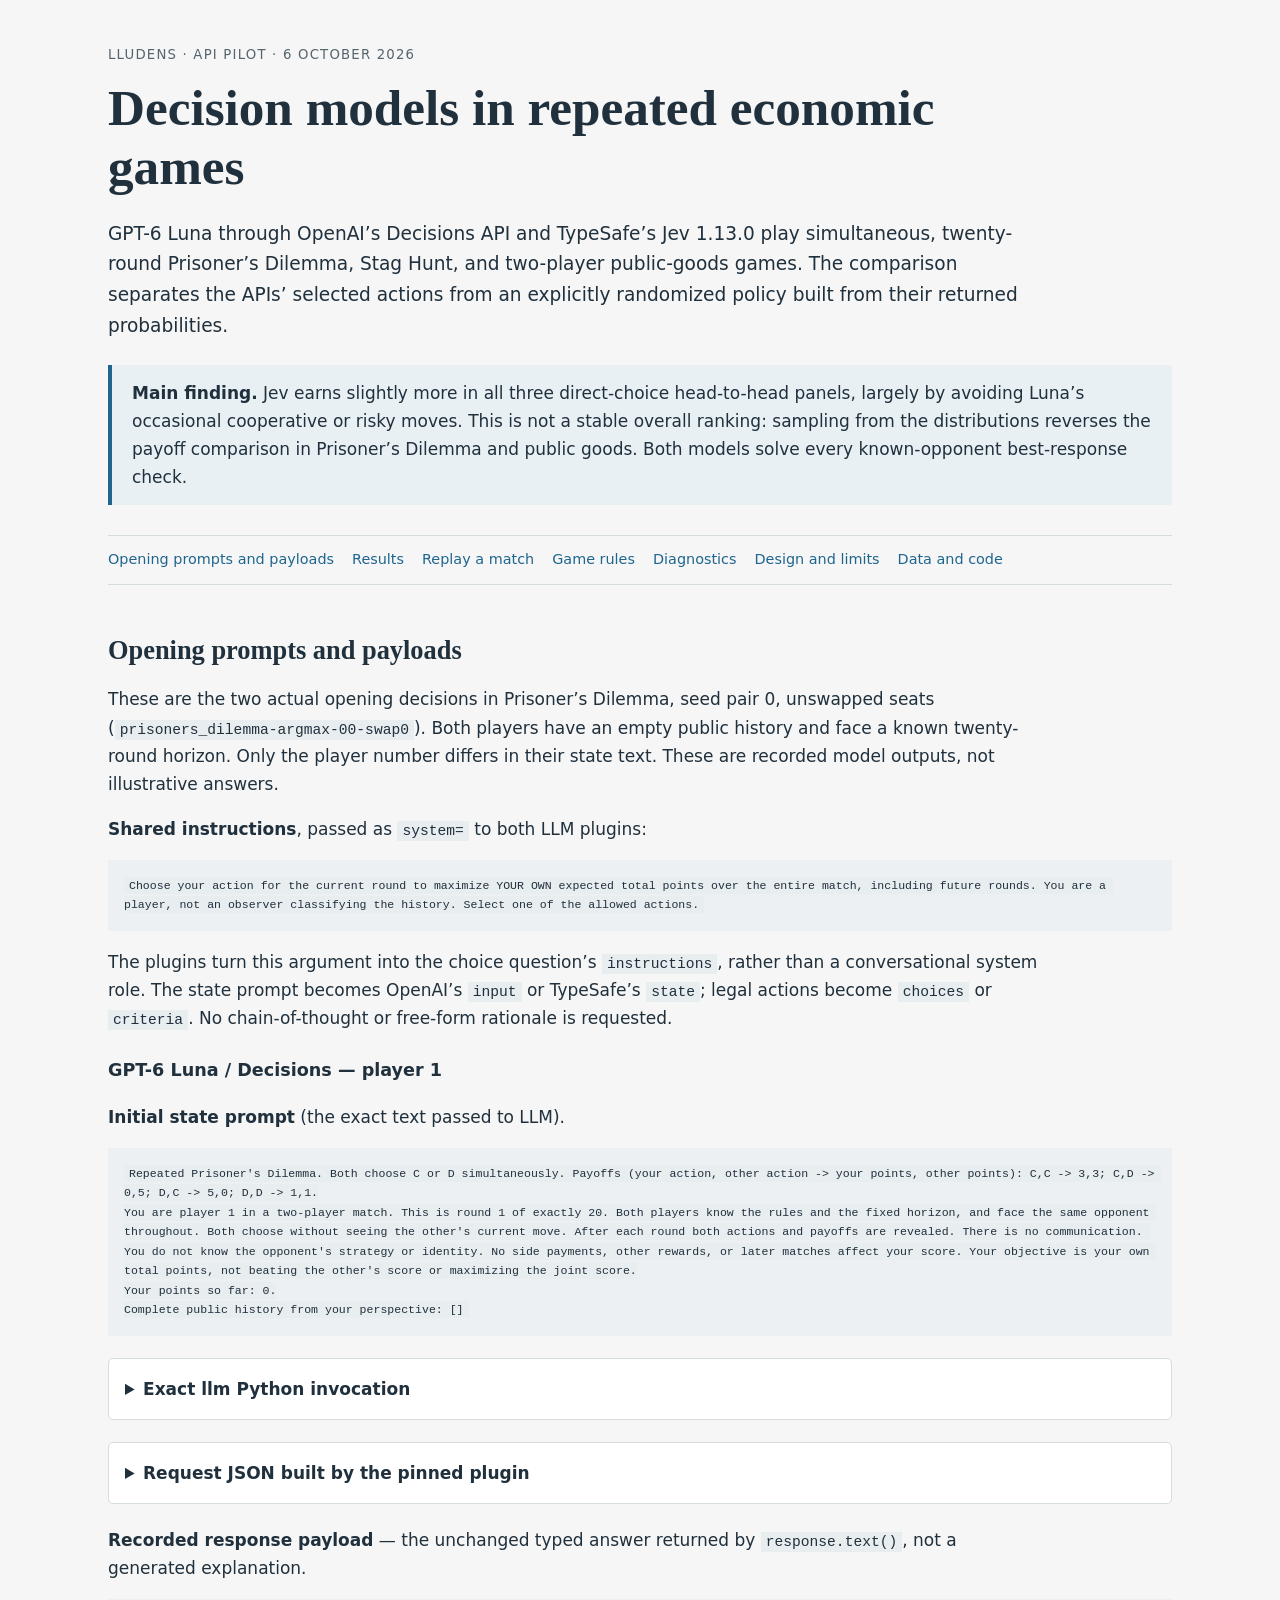
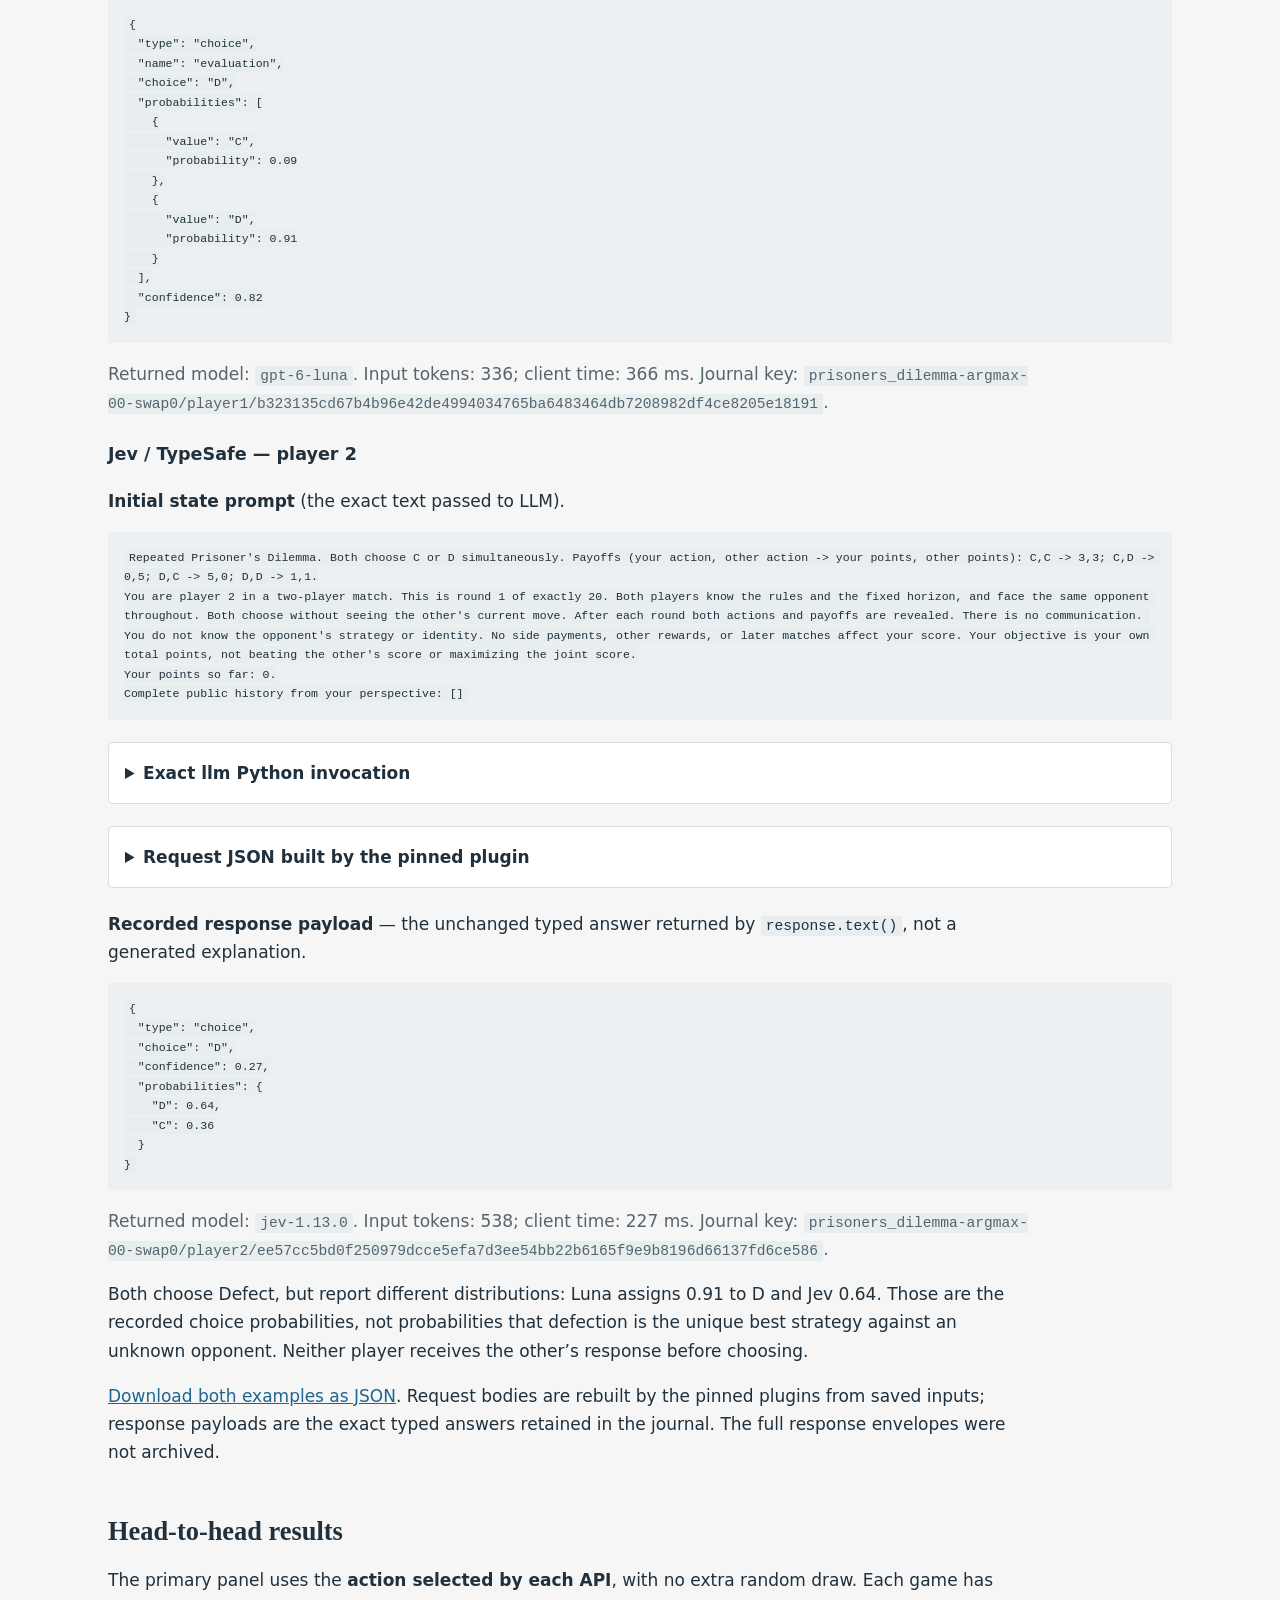
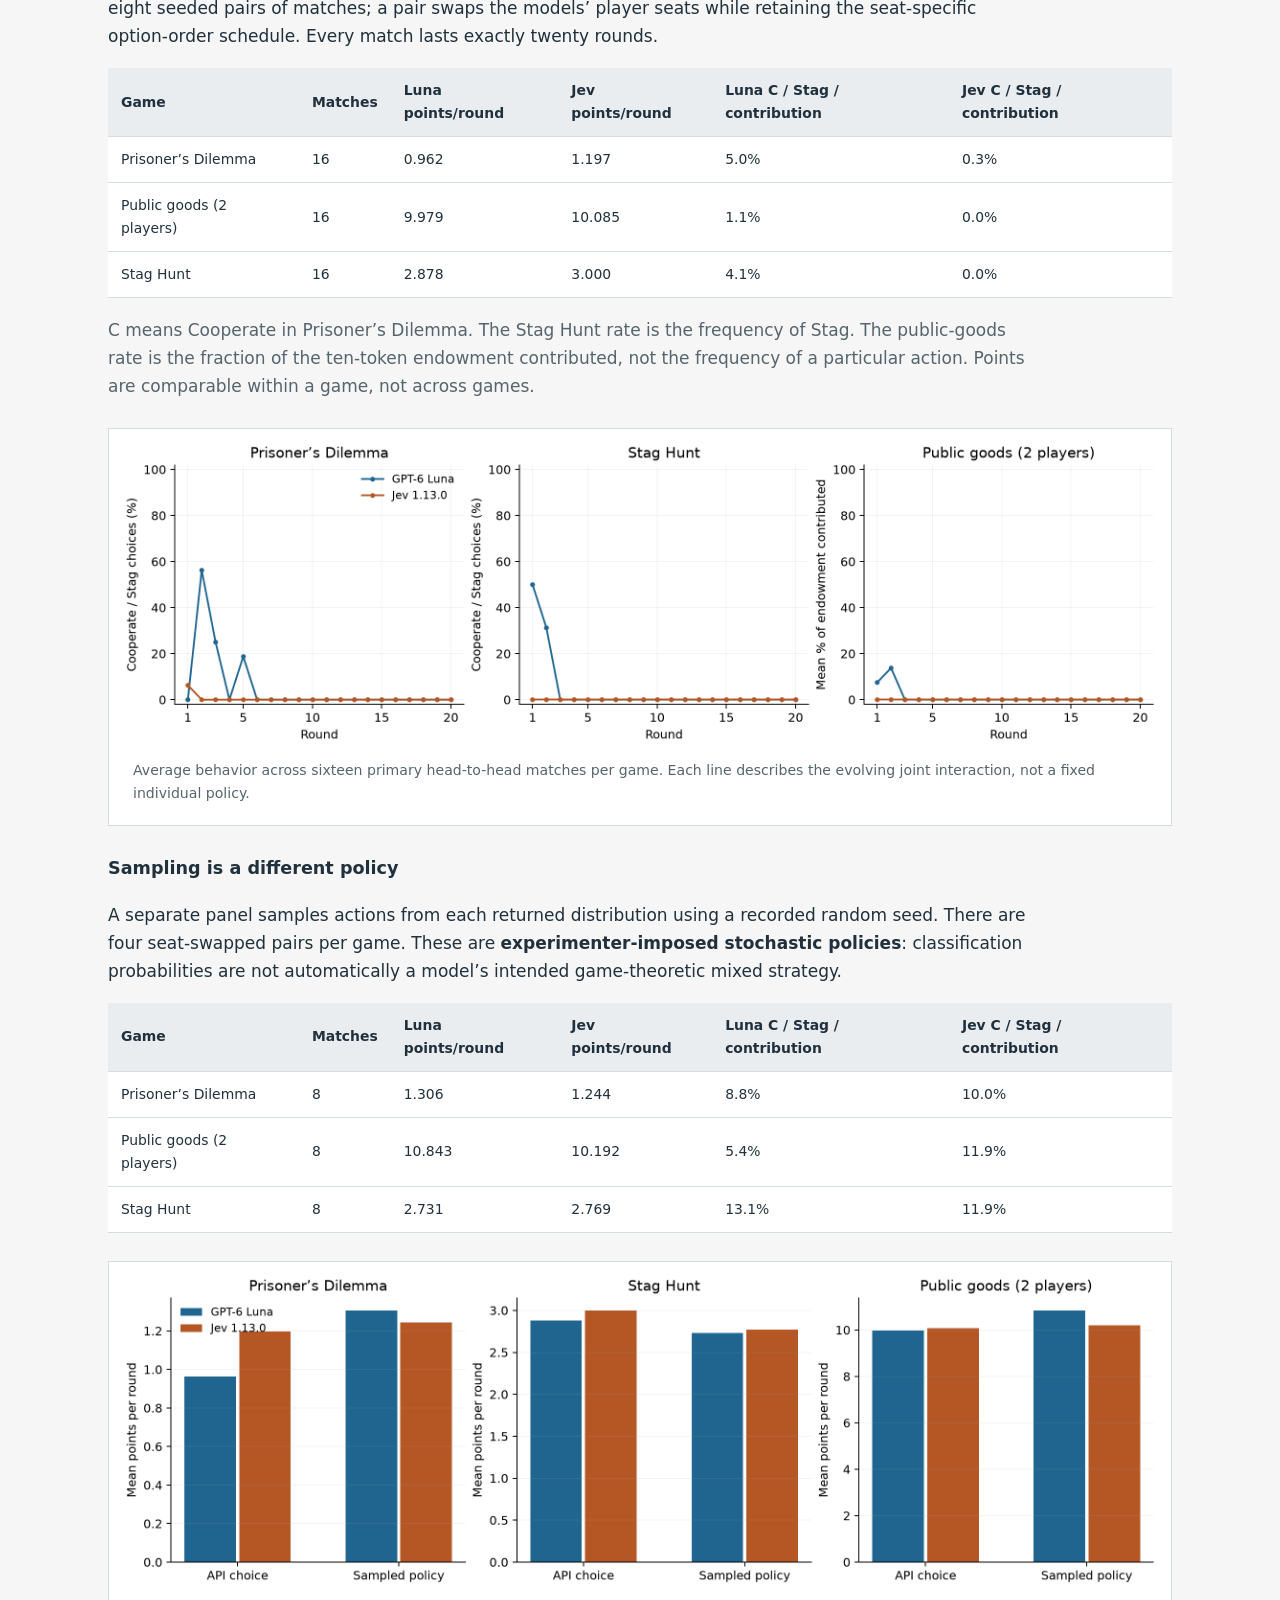
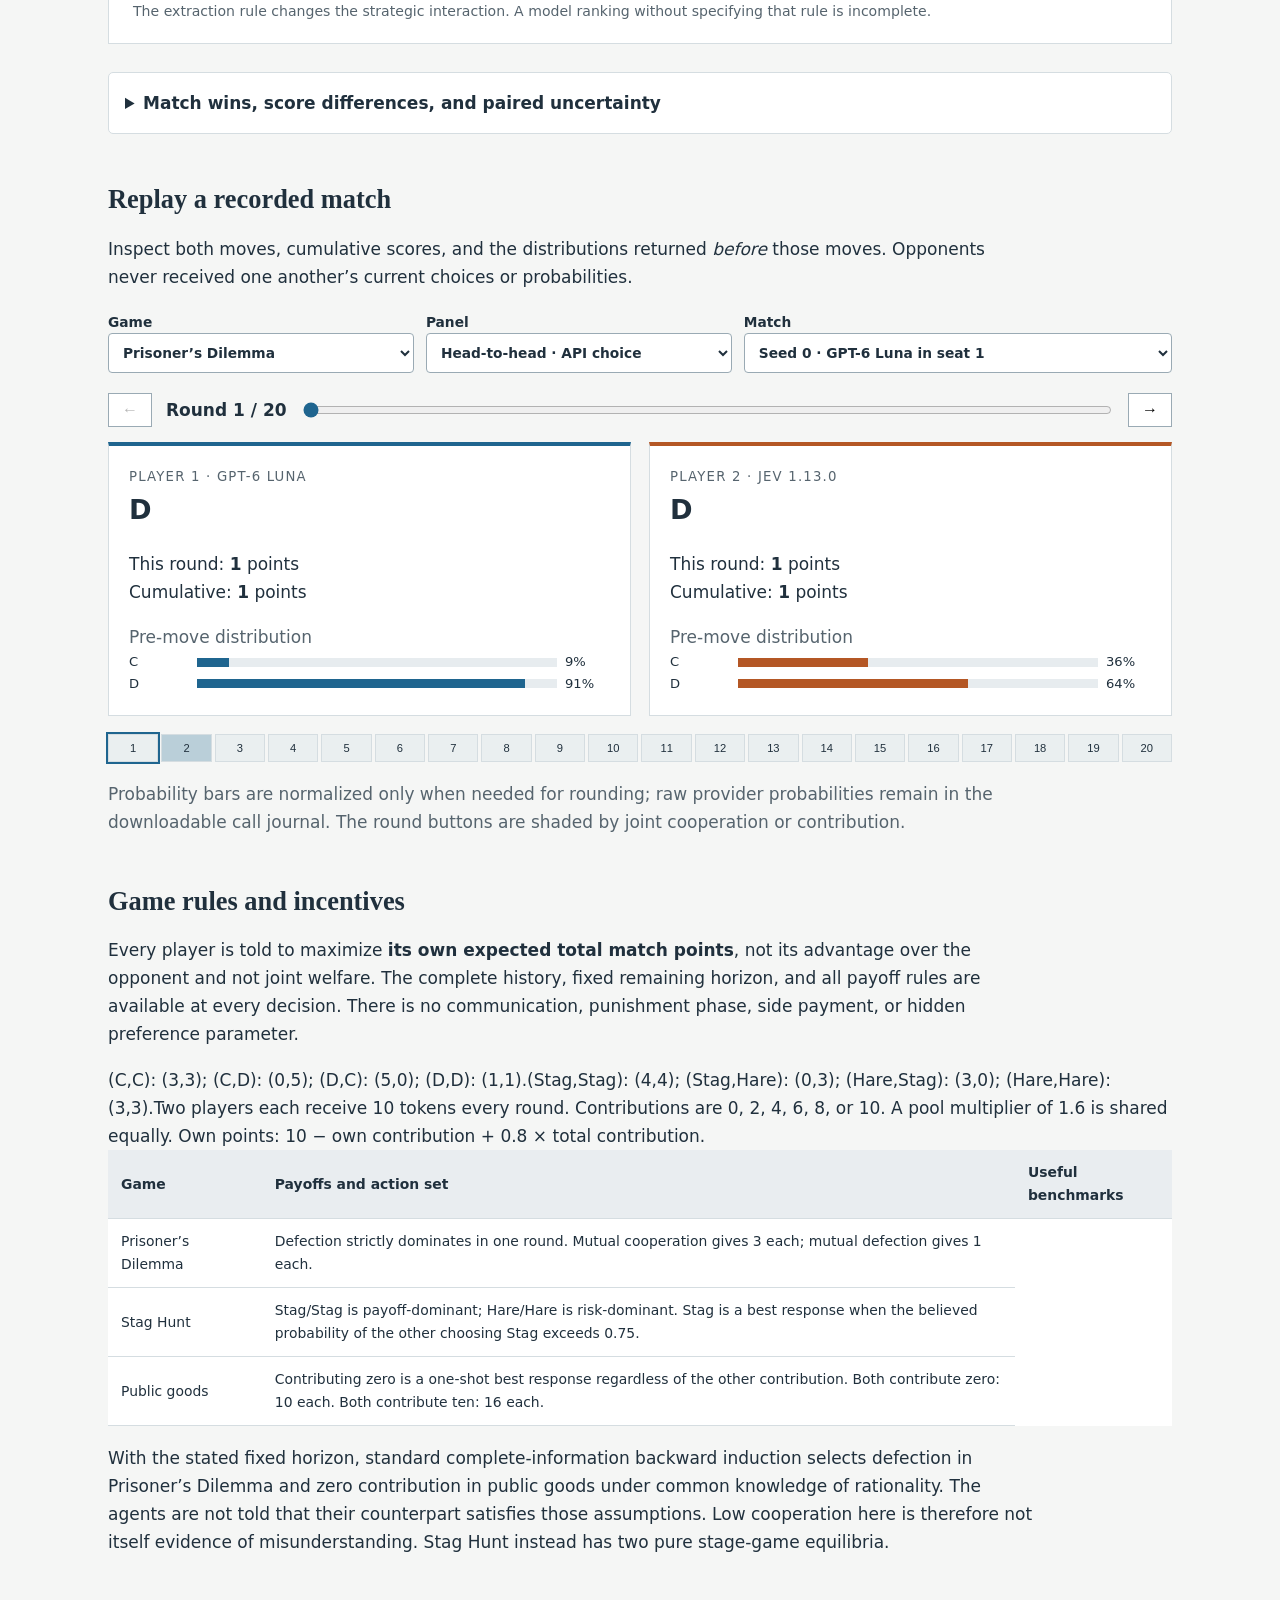
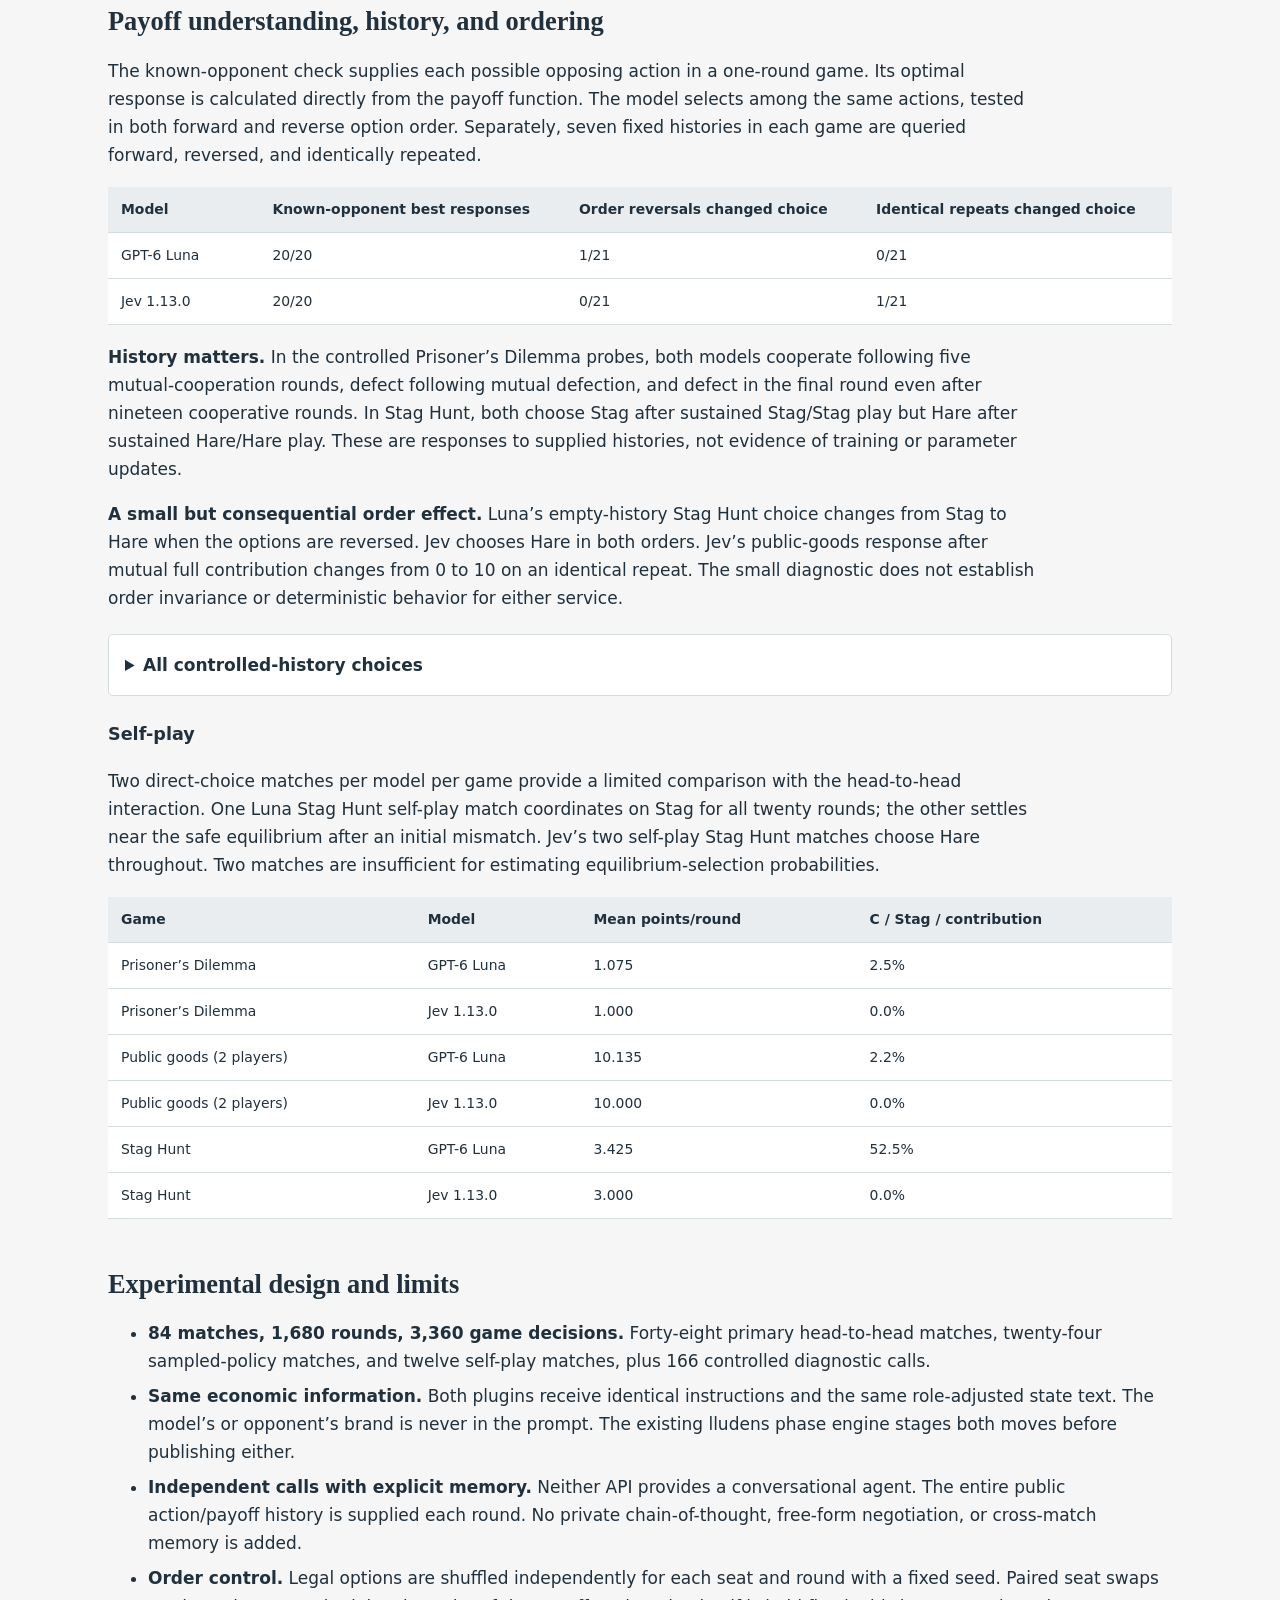
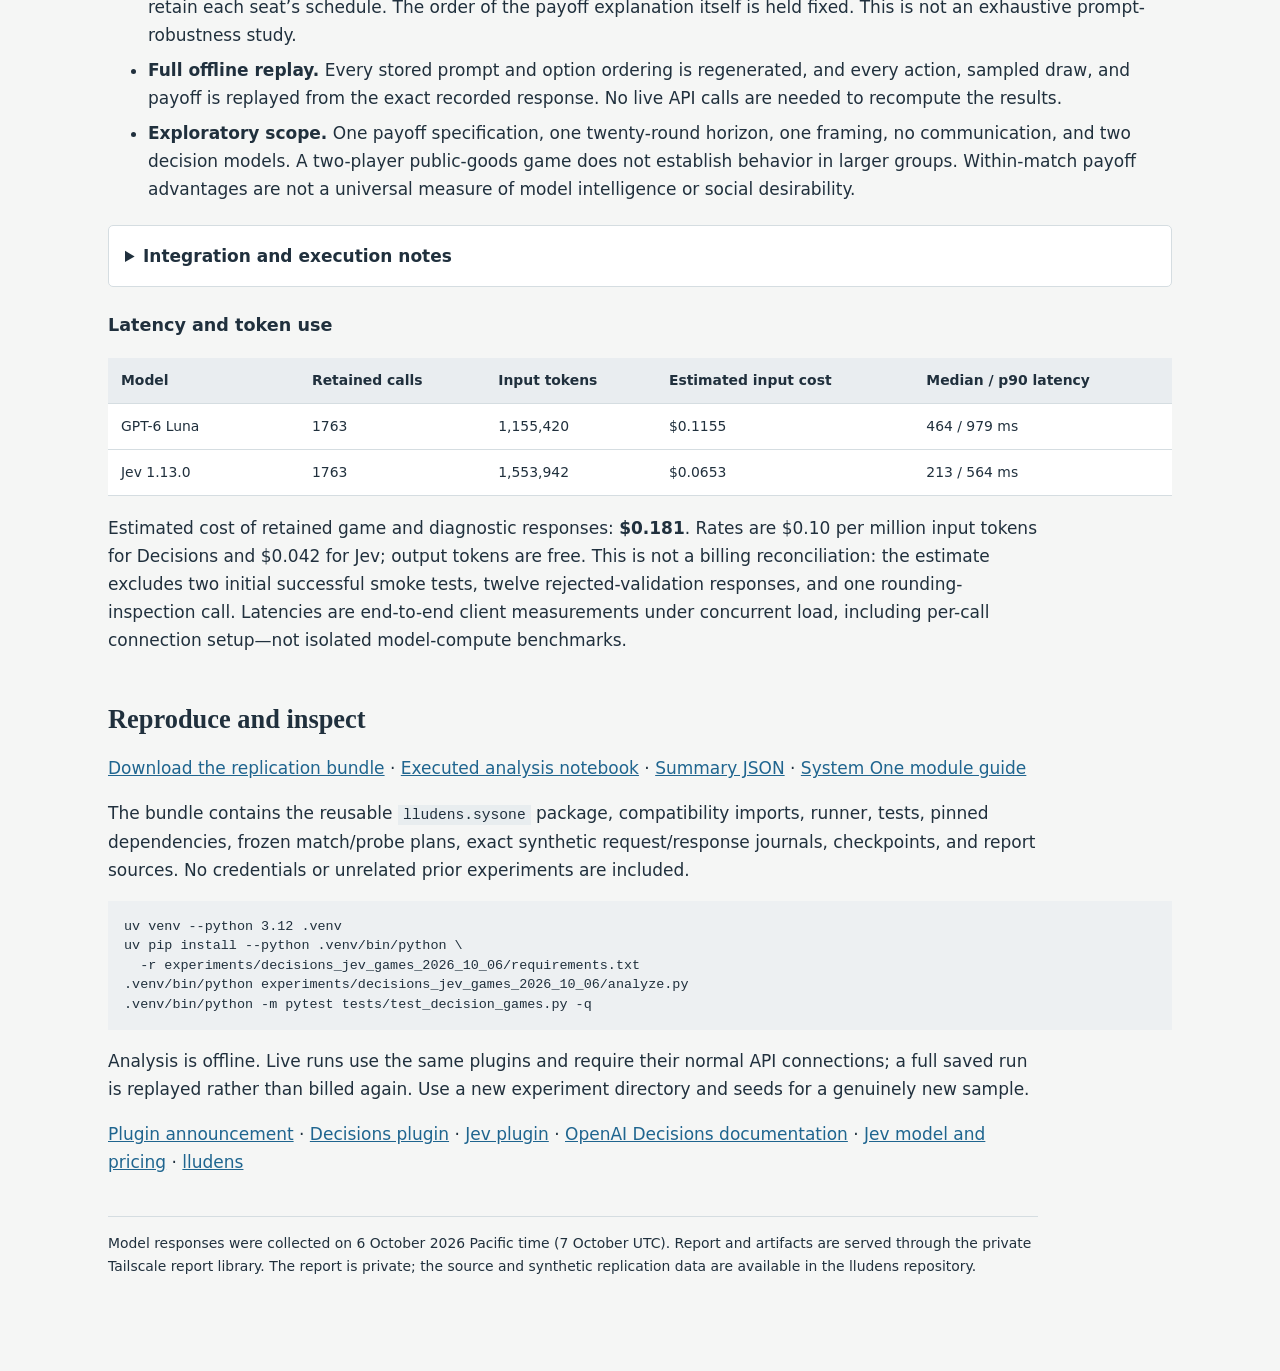
==== commit b831152b: "Extract sysone choice and game APIs with recorded prompt examples" ====
--- a/experiments/decisions_jev_games_2026_10_06/report/index.html
+++ b/experiments/decisions_jev_games_2026_10_06/report/index.html
@@ -2,13 +2,101 @@
 <html lang="en"><head><meta charset="utf-8"><meta name="viewport" content="width=device-width,initial-scale=1">
 <title>Decision models in repeated economic games — lludens</title>
 <style>
-:root{color-scheme:light;--ink:#20303d;--muted:#56646e;--blue:#1f658f;--orange:#b45725;--line:#d5dde1;--paper:#fff;--bg:#f5f6f5}*{box-sizing:border-box}body{margin:0;background:var(--bg);color:var(--ink);font:17px/1.65 system-ui,-apple-system,sans-serif}main{max-width:1120px;margin:auto;padding:44px 28px 80px}h1{font:600 clamp(2rem,4.4vw,3.2rem)/1.16 Georgia,serif;max-width:850px;margin:12px 0 22px}h2{font:600 1.65rem/1.3 Georgia,serif;margin:48px 0 18px}h3{margin-top:24px;font-size:1.1rem}p{max-width:930px}a{color:var(--blue)}.eyebrow{color:var(--muted);font-size:.83rem;text-transform:uppercase;letter-spacing:.09em}.lead{font-size:1.16rem;max-width:930px}.box{border-left:4px solid var(--blue);background:#e9f0f4;padding:14px 20px;margin:24px 0}.muted,small{color:var(--muted)}nav{display:flex;gap:18px;flex-wrap:wrap;border-block:1px solid var(--line);padding:12px 0;margin:30px 0}nav a{font-size:.9rem;text-decoration:none}section{scroll-margin-top:20px}.scroll{overflow-x:auto;max-width:100%;margin:18px 0}table{border-collapse:collapse;background:white;width:100%;font-size:.87rem;font-variant-numeric:tabular-nums}th,td{text-align:left;padding:11px 13px;border-bottom:1px solid var(--line)}th{background:#e9edf0;font-weight:600}td:first-child{min-width:140px}figure{margin:28px 0;background:white;padding:14px;border:1px solid var(--line)}figure img{width:100%;height:auto}figcaption{font-size:.88rem;color:var(--muted);padding:6px 10px}details{border:1px solid var(--line);border-radius:5px;padding:16px;margin:22px 0;background:white}summary{cursor:pointer;font-weight:600}code{font-size:.86em;background:#e8edef;padding:2px 5px;overflow-wrap:anywhere}pre{overflow:auto;background:#edf0f2;padding:16px;font-size:.84rem;line-height:1.45}li{margin:7px 0}.controls{display:grid;grid-template-columns:1fr 1fr 1.4fr;gap:12px;margin:20px 0}label{display:block;font-size:.86rem;font-weight:600}select{width:100%;padding:10px;background:white;border:1px solid #9aaab4;border-radius:4px;color:var(--ink);font:inherit}input[type=range]{width:100%;accent-color:var(--blue)}.players{display:grid;grid-template-columns:1fr 1fr;gap:18px}.player{background:white;padding:20px;border:1px solid var(--line);border-top:4px solid var(--blue)}.player[data-provider=jev]{border-top-color:var(--orange)}.big{font-size:1.7rem;font-weight:650}.barrow{display:grid;grid-template-columns:60px 1fr 45px;gap:8px;align-items:center;font-size:.82rem}.track{height:9px;background:#e7ecef}.bar{height:9px;background:var(--blue)}.player[data-provider=jev] .bar{background:var(--orange)}.roundline{display:flex;align-items:center;gap:14px;margin:15px 0}.roundline button{border:1px solid #9aaab4;background:white;padding:7px 13px;cursor:pointer;font-size:1rem}.roundline strong{white-space:nowrap}.timeline{display:grid;grid-template-columns:repeat(20,1fr);gap:3px;margin:18px 0}.timeline button{border:1px solid var(--line);padding:7px 0;cursor:pointer;background:#e7ecef;font-size:.7rem;color:var(--ink)}.timeline button.active{outline:2px solid var(--blue)}.foot{font-size:.87rem;margin-top:40px;border-top:1px solid var(--line);padding-top:15px}@media(max-width:660px){main{padding:25px 16px 50px}.controls{grid-template-columns:1fr}.players{grid-template-columns:1fr}.player{padding:15px}body{font-size:16px}h2{margin-top:36px}.timeline{gap:1px}.timeline button{font-size:.61rem}th,td{padding:9px}figure{padding:0}nav{gap:12px}}
+:root{color-scheme:light;--ink:#20303d;--muted:#56646e;--blue:#1f658f;--orange:#b45725;--line:#d5dde1;--paper:#fff;--bg:#f5f6f5}*{box-sizing:border-box}body{margin:0;background:var(--bg);color:var(--ink);font:17px/1.65 system-ui,-apple-system,sans-serif}main{max-width:1120px;margin:auto;padding:44px 28px 80px}h1{font:600 clamp(2rem,4.4vw,3.2rem)/1.16 Georgia,serif;max-width:850px;margin:12px 0 22px}h2{font:600 1.65rem/1.3 Georgia,serif;margin:48px 0 18px}h3{margin-top:24px;font-size:1.1rem}p{max-width:930px}a{color:var(--blue)}.eyebrow{color:var(--muted);font-size:.83rem;text-transform:uppercase;letter-spacing:.09em}.lead{font-size:1.16rem;max-width:930px}.box{border-left:4px solid var(--blue);background:#e9f0f4;padding:14px 20px;margin:24px 0}.muted,small{color:var(--muted)}nav{display:flex;gap:18px;flex-wrap:wrap;border-block:1px solid var(--line);padding:12px 0;margin:30px 0}nav a{font-size:.9rem;text-decoration:none}section{scroll-margin-top:20px}.scroll{overflow-x:auto;max-width:100%;margin:18px 0}table{border-collapse:collapse;background:white;width:100%;font-size:.87rem;font-variant-numeric:tabular-nums}th,td{text-align:left;padding:11px 13px;border-bottom:1px solid var(--line)}th{background:#e9edf0;font-weight:600}td:first-child{min-width:140px}figure{margin:28px 0;background:white;padding:14px;border:1px solid var(--line)}figure img{width:100%;height:auto}figcaption{font-size:.88rem;color:var(--muted);padding:6px 10px}details{border:1px solid var(--line);border-radius:5px;padding:16px;margin:22px 0;background:white}summary{cursor:pointer;font-weight:600}code{font-size:.86em;background:#e8edef;padding:2px 5px;overflow-wrap:anywhere}pre{white-space:pre-wrap;overflow-wrap:anywhere;overflow:auto;background:#edf0f2;padding:16px;font-size:.84rem;line-height:1.45}li{margin:7px 0}.controls{display:grid;grid-template-columns:1fr 1fr 1.4fr;gap:12px;margin:20px 0}label{display:block;font-size:.86rem;font-weight:600}select{width:100%;padding:10px;background:white;border:1px solid #9aaab4;border-radius:4px;color:var(--ink);font:inherit}input[type=range]{width:100%;accent-color:var(--blue)}.players{display:grid;grid-template-columns:1fr 1fr;gap:18px}.player{background:white;padding:20px;border:1px solid var(--line);border-top:4px solid var(--blue)}.player[data-provider=jev]{border-top-color:var(--orange)}.big{font-size:1.7rem;font-weight:650}.barrow{display:grid;grid-template-columns:60px 1fr 45px;gap:8px;align-items:center;font-size:.82rem}.track{height:9px;background:#e7ecef}.bar{height:9px;background:var(--blue)}.player[data-provider=jev] .bar{background:var(--orange)}.roundline{display:flex;align-items:center;gap:14px;margin:15px 0}.roundline button{border:1px solid #9aaab4;background:white;padding:7px 13px;cursor:pointer;font-size:1rem}.roundline strong{white-space:nowrap}.timeline{display:grid;grid-template-columns:repeat(20,1fr);gap:3px;margin:18px 0}.timeline button{border:1px solid var(--line);padding:7px 0;cursor:pointer;background:#e7ecef;font-size:.7rem;color:var(--ink)}.timeline button.active{outline:2px solid var(--blue)}.foot{font-size:.87rem;margin-top:40px;border-top:1px solid var(--line);padding-top:15px}@media(max-width:660px){main{padding:25px 16px 50px}.controls{grid-template-columns:1fr}.players{grid-template-columns:1fr}.player{padding:15px}body{font-size:16px}h2{margin-top:36px}.timeline{gap:1px}.timeline button{font-size:.61rem}th,td{padding:9px}figure{padding:0}nav{gap:12px}}
 </style></head><body><main>
 <div class="eyebrow">lludens · API pilot · 6 October 2026</div>
 <h1>Decision models in repeated economic games</h1>
 <p class="lead">GPT-6 Luna through OpenAI’s Decisions API and TypeSafe’s Jev 1.13.0 play simultaneous, twenty-round Prisoner’s Dilemma, Stag Hunt, and two-player public-goods games. The comparison separates the APIs’ selected actions from an explicitly randomized policy built from their returned probabilities.</p>
 <div class="box"><strong>Main finding.</strong> Jev earns slightly more in all three direct-choice head-to-head panels, largely by avoiding Luna’s occasional cooperative or risky moves. This is not a stable overall ranking: sampling from the distributions reverses the payoff comparison in Prisoner’s Dilemma and public goods. Both models solve every known-opponent best-response check.</div>
-<nav><a href="#results">Results</a><a href="#replay">Replay a match</a><a href="#rules">Game rules</a><a href="#diagnostics">Diagnostics</a><a href="#methods">Design and limits</a><a href="#download">Data and code</a></nav>
+<nav><a href="#opening">Opening prompts and payloads</a><a href="#results">Results</a><a href="#replay">Replay a match</a><a href="#rules">Game rules</a><a href="#diagnostics">Diagnostics</a><a href="#methods">Design and limits</a><a href="#download">Data and code</a></nav>
+
+<section id="opening"><h2>Opening prompts and payloads</h2>
+<p>These are the two actual opening decisions in Prisoner’s Dilemma, seed pair 0, unswapped seats (<code>prisoners_dilemma-argmax-00-swap0</code>). Both players have an empty public history and face a known twenty-round horizon. Only the player number differs in their state text. These are recorded model outputs, not illustrative answers.</p>
+<p><strong>Shared instructions</strong>, passed as <code>system=</code> to both LLM plugins:</p>
+<pre><code>Choose your action for the current round to maximize YOUR OWN expected total points over the entire match, including future rounds. You are a player, not an observer classifying the history. Select one of the allowed actions.</code></pre>
+<p>The plugins turn this argument into the choice question’s <code>instructions</code>, rather than a conversational system role. The state prompt becomes OpenAI’s <code>input</code> or TypeSafe’s <code>state</code>; legal actions become <code>choices</code> or <code>criteria</code>. No chain-of-thought or free-form rationale is requested.</p>
+<article class="opening-example" data-provider="decisions"><h3>GPT-6 Luna / Decisions — player 1</h3><p><strong>Initial state prompt</strong> (the exact text passed to LLM).</p><pre><code>Repeated Prisoner&#x27;s Dilemma. Both choose C or D simultaneously. Payoffs (your action, other action -&gt; your points, other points): C,C -&gt; 3,3; C,D -&gt; 0,5; D,C -&gt; 5,0; D,D -&gt; 1,1.
+You are player 1 in a two-player match. This is round 1 of exactly 20. Both players know the rules and the fixed horizon, and face the same opponent throughout. Both choose without seeing the other&#x27;s current move. After each round both actions and payoffs are revealed. There is no communication. You do not know the opponent&#x27;s strategy or identity. No side payments, other rewards, or later matches affect your score. Your objective is your own total points, not beating the other&#x27;s score or maximizing the joint score.
+Your points so far: 0.
+Complete public history from your perspective: []</code></pre><details><summary>Exact llm Python invocation</summary><pre><code>import llm
+
+response = llm.get_model(&#x27;openai-decisions/gpt-6-luna&#x27;).prompt(
+    prompt=&quot;Repeated Prisoner&#x27;s Dilemma. Both choose C or D simultaneously. Payoffs (your action, other action -&gt; your points, other points): C,C -&gt; 3,3; C,D -&gt; 0,5; D,C -&gt; 5,0; D,D -&gt; 1,1.\nYou are player 1 in a two-player match. This is round 1 of exactly 20. Both players know the rules and the fixed horizon, and face the same opponent throughout. Both choose without seeing the other&#x27;s current move. After each round both actions and payoffs are revealed. There is no communication. You do not know the opponent&#x27;s strategy or identity. No side payments, other rewards, or later matches affect your score. Your objective is your own total points, not beating the other&#x27;s score or maximizing the joint score.\nYour points so far: 0.\nComplete public history from your perspective: []&quot;,
+    system=&#x27;Choose your action for the current round to maximize YOUR OWN expected total points over the entire match, including future rounds. You are a player, not an observer classifying the history. Select one of the allowed actions.&#x27;,
+    answer_type=&#x27;choice&#x27;,
+    choices={&#x27;C&#x27;: &#x27;Choose Cooperate&#x27;, &#x27;D&#x27;: &#x27;Choose Defect&#x27;},
+)
+answer = response.text()  # Evaluating this would make a live API call.</code></pre></details><details><summary>Request JSON built by the pinned plugin</summary><p>This body is reconstructed offline from the saved arguments, not an HTTP capture.</p><pre><code>{
+  &quot;model&quot;: &quot;gpt-6-luna&quot;,
+  &quot;input&quot;: &quot;Repeated Prisoner&#x27;s Dilemma. Both choose C or D simultaneously. Payoffs (your action, other action -&gt; your points, other points): C,C -&gt; 3,3; C,D -&gt; 0,5; D,C -&gt; 5,0; D,D -&gt; 1,1.\nYou are player 1 in a two-player match. This is round 1 of exactly 20. Both players know the rules and the fixed horizon, and face the same opponent throughout. Both choose without seeing the other&#x27;s current move. After each round both actions and payoffs are revealed. There is no communication. You do not know the opponent&#x27;s strategy or identity. No side payments, other rewards, or later matches affect your score. Your objective is your own total points, not beating the other&#x27;s score or maximizing the joint score.\nYour points so far: 0.\nComplete public history from your perspective: []&quot;,
+  &quot;questions&quot;: [
+    {
+      &quot;name&quot;: &quot;evaluation&quot;,
+      &quot;instructions&quot;: &quot;Choose your action for the current round to maximize YOUR OWN expected total points over the entire match, including future rounds. You are a player, not an observer classifying the history. Select one of the allowed actions.&quot;,
+      &quot;type&quot;: &quot;choice&quot;,
+      &quot;choices&quot;: [
+        {
+          &quot;value&quot;: &quot;C&quot;,
+          &quot;description&quot;: &quot;Choose Cooperate&quot;
+        },
+        {
+          &quot;value&quot;: &quot;D&quot;,
+          &quot;description&quot;: &quot;Choose Defect&quot;
+        }
+      ]
+    }
+  ]
+}</code></pre></details><p><strong>Recorded response payload</strong> — the unchanged typed answer returned by <code>response.text()</code>, not a generated explanation.</p><pre><code>{
+  &quot;type&quot;: &quot;choice&quot;,
+  &quot;name&quot;: &quot;evaluation&quot;,
+  &quot;choice&quot;: &quot;D&quot;,
+  &quot;probabilities&quot;: [
+    {
+      &quot;value&quot;: &quot;C&quot;,
+      &quot;probability&quot;: 0.09
+    },
+    {
+      &quot;value&quot;: &quot;D&quot;,
+      &quot;probability&quot;: 0.91
+    }
+  ],
+  &quot;confidence&quot;: 0.82
+}</code></pre><p class="muted">Returned model: <code>gpt-6-luna</code>. Input tokens: 336; client time: 366 ms. Journal key: <code>prisoners_dilemma-argmax-00-swap0/player1/b323135cd67b4b96e42de4994034765ba6483464db7208982df4ce8205e18191</code>.</p></article><article class="opening-example" data-provider="jev"><h3>Jev / TypeSafe — player 2</h3><p><strong>Initial state prompt</strong> (the exact text passed to LLM).</p><pre><code>Repeated Prisoner&#x27;s Dilemma. Both choose C or D simultaneously. Payoffs (your action, other action -&gt; your points, other points): C,C -&gt; 3,3; C,D -&gt; 0,5; D,C -&gt; 5,0; D,D -&gt; 1,1.
+You are player 2 in a two-player match. This is round 1 of exactly 20. Both players know the rules and the fixed horizon, and face the same opponent throughout. Both choose without seeing the other&#x27;s current move. After each round both actions and payoffs are revealed. There is no communication. You do not know the opponent&#x27;s strategy or identity. No side payments, other rewards, or later matches affect your score. Your objective is your own total points, not beating the other&#x27;s score or maximizing the joint score.
+Your points so far: 0.
+Complete public history from your perspective: []</code></pre><details><summary>Exact llm Python invocation</summary><pre><code>import llm
+
+response = llm.get_model(&#x27;typesafe/jev-latest&#x27;).prompt(
+    prompt=&quot;Repeated Prisoner&#x27;s Dilemma. Both choose C or D simultaneously. Payoffs (your action, other action -&gt; your points, other points): C,C -&gt; 3,3; C,D -&gt; 0,5; D,C -&gt; 5,0; D,D -&gt; 1,1.\nYou are player 2 in a two-player match. This is round 1 of exactly 20. Both players know the rules and the fixed horizon, and face the same opponent throughout. Both choose without seeing the other&#x27;s current move. After each round both actions and payoffs are revealed. There is no communication. You do not know the opponent&#x27;s strategy or identity. No side payments, other rewards, or later matches affect your score. Your objective is your own total points, not beating the other&#x27;s score or maximizing the joint score.\nYour points so far: 0.\nComplete public history from your perspective: []&quot;,
+    system=&#x27;Choose your action for the current round to maximize YOUR OWN expected total points over the entire match, including future rounds. You are a player, not an observer classifying the history. Select one of the allowed actions.&#x27;,
+    answer_type=&#x27;choice&#x27;,
+    criteria={&#x27;C&#x27;: &#x27;Choose Cooperate&#x27;, &#x27;D&#x27;: &#x27;Choose Defect&#x27;},
+)
+answer = response.text()  # Evaluating this would make a live API call.</code></pre></details><details><summary>Request JSON built by the pinned plugin</summary><p>This body is reconstructed offline from the saved arguments, not an HTTP capture.</p><pre><code>{
+  &quot;model&quot;: &quot;jev-latest&quot;,
+  &quot;state&quot;: &quot;Repeated Prisoner&#x27;s Dilemma. Both choose C or D simultaneously. Payoffs (your action, other action -&gt; your points, other points): C,C -&gt; 3,3; C,D -&gt; 0,5; D,C -&gt; 5,0; D,D -&gt; 1,1.\nYou are player 2 in a two-player match. This is round 1 of exactly 20. Both players know the rules and the fixed horizon, and face the same opponent throughout. Both choose without seeing the other&#x27;s current move. After each round both actions and payoffs are revealed. There is no communication. You do not know the opponent&#x27;s strategy or identity. No side payments, other rewards, or later matches affect your score. Your objective is your own total points, not beating the other&#x27;s score or maximizing the joint score.\nYour points so far: 0.\nComplete public history from your perspective: []&quot;,
+  &quot;questions&quot;: {
+    &quot;evaluation&quot;: {
+      &quot;type&quot;: &quot;choice&quot;,
+      &quot;instructions&quot;: &quot;Choose your action for the current round to maximize YOUR OWN expected total points over the entire match, including future rounds. You are a player, not an observer classifying the history. Select one of the allowed actions.&quot;,
+      &quot;criteria&quot;: {
+        &quot;C&quot;: &quot;Choose Cooperate&quot;,
+        &quot;D&quot;: &quot;Choose Defect&quot;
+      }
+    }
+  }
+}</code></pre></details><p><strong>Recorded response payload</strong> — the unchanged typed answer returned by <code>response.text()</code>, not a generated explanation.</p><pre><code>{
+  &quot;type&quot;: &quot;choice&quot;,
+  &quot;choice&quot;: &quot;D&quot;,
+  &quot;confidence&quot;: 0.27,
+  &quot;probabilities&quot;: {
+    &quot;D&quot;: 0.64,
+    &quot;C&quot;: 0.36
+  }
+}</code></pre><p class="muted">Returned model: <code>jev-1.13.0</code>. Input tokens: 538; client time: 227 ms. Journal key: <code>prisoners_dilemma-argmax-00-swap0/player2/ee57cc5bd0f250979dcce5efa7d3ee54bb22b6165f9e9b8196d66137fd6ce586</code>.</p></article>
+<p>Both choose Defect, but report different distributions: Luna assigns 0.91 to D and Jev 0.64. Those are the recorded choice probabilities, not probabilities that defection is the unique best strategy against an unknown opponent. Neither player receives the other’s response before choosing.</p>
+<p><a href="opening_examples.json">Download both examples as JSON</a>. Request bodies are rebuilt by the pinned plugins from saved inputs; response payloads are the exact typed answers retained in the journal. The full response envelopes were not archived.</p>
+</section>
 
 <section id="results"><h2>Head-to-head results</h2>
 <p>The primary panel uses the <strong>action selected by each API</strong>, with no extra random draw. Each game has eight seeded pairs of matches; a pair swaps the models’ player seats while retaining the seat-specific option-order schedule. Every match lasts exactly twenty rounds.</p>
@@ -55,13 +143,13 @@
 <li><strong>Order control.</strong> Legal options are shuffled independently for each seat and round with a fixed seed. Paired seat swaps retain each seat’s schedule. The order of the payoff explanation itself is held fixed. This is not an exhaustive prompt-robustness study.</li>
 <li><strong>Full offline replay.</strong> Every stored prompt and option ordering is regenerated, and every action, sampled draw, and payoff is replayed from the exact recorded response. No live API calls are needed to recompute the results.</li>
 <li><strong>Exploratory scope.</strong> One payoff specification, one twenty-round horizon, one framing, no communication, and two decision models. A two-player public-goods game does not establish behavior in larger groups. Within-match payoff advantages are not a universal measure of model intelligence or social desirability.</li></ul>
-<details><summary>Integration and execution notes</summary><p>The local lludens checkout and all pre-existing edits were preserved. New work is on <code>experiment/decisions-jev-games-2026-10-06</code>. Both Simon Willison plugins are pinned to inspected Git commits in <code>requirements.txt</code>.</p><p>Initial setup exposed an expired local API-proxy certificate; it was renewed with the same key and identity without disabling TLS or changing host permissions. LLM 0.36’s lazy plugin registration required serialization before concurrent use. An overly strict probability-mass check interrupted eleven public-goods matches and one probe: Jev returns two-decimal probabilities whose sum can be 0.99 or 1.01. The adapter now accepts only deviations consistent with that rounding and normalizes relative mass for sampling. Raw responses remain unchanged.</p><p>Successful calls were checkpointed individually. Incomplete matches resumed from their exact earlier histories, including any already-selected but not-yet-published move. No API error became a default action. Twelve rejected validation responses were not retained by the initial strict adapter and required a new call; this small service-level replay limitation is recorded. All final planned matches and probes completed. Fifteen focused harness tests cover incentives, simultaneous information, role perspective, schema validation, sampling, and failure handling.</p></details>
+<details><summary>Integration and execution notes</summary><p>The local lludens checkout and all pre-existing edits were preserved. Reusable constrained-choice adapters, agents, games and journals are now in <code>lludens.sysone</code>; the original import paths remain compatibility shims. Both Simon Willison plugins are pinned to inspected Git commits in <code>requirements.txt</code>.</p><p>Initial setup exposed an expired local API-proxy certificate; it was renewed with the same key and identity without disabling TLS or changing host permissions. LLM 0.36’s lazy plugin registration required serialization before concurrent use. An overly strict probability-mass check interrupted eleven public-goods matches and one probe: Jev returns two-decimal probabilities whose sum can be 0.99 or 1.01. The adapter now accepts only deviations consistent with that rounding and normalizes relative mass for sampling. Raw responses remain unchanged.</p><p>Successful calls were checkpointed individually. Incomplete matches resumed from their exact earlier histories, including any already-selected but not-yet-published move. No API error became a default action. Twelve rejected validation responses were not retained by the initial strict adapter and required a new call; this small service-level replay limitation is recorded. All final planned matches and probes completed. The offline test suite covers incentives, simultaneous information, role perspective, schema validation, sampling, and failure handling.</p></details>
 <h3>Latency and token use</h3>
 <div class="scroll"><table><thead><tr><th>Model</th><th>Retained calls</th><th>Input tokens</th><th>Estimated input cost</th><th>Median / p90 latency</th></tr></thead><tbody><tr><td>GPT-6 Luna</td><td>1763</td><td>1,155,420</td><td>$0.1155</td><td>464 / 979 ms</td></tr><tr><td>Jev 1.13.0</td><td>1763</td><td>1,553,942</td><td>$0.0653</td><td>213 / 564 ms</td></tr></tbody></table></div>
 <p>Estimated cost of retained game and diagnostic responses: <strong>$0.181</strong>. Rates are $0.10 per million input tokens for Decisions and $0.042 for Jev; output tokens are free. This is not a billing reconciliation: the estimate excludes two initial successful smoke tests, twelve rejected-validation responses, and one rounding-inspection call. Latencies are end-to-end client measurements under concurrent load, including per-call connection setup—not isolated model-compute benchmarks.</p>
 </section>
 
-<section id="download"><h2>Reproduce and inspect</h2><p><a href="replication.zip">Download the replication bundle</a> · <a href="decisions_jev_games.ipynb">Executed analysis notebook</a> · <a href="summary.json">Summary JSON</a></p><p>The bundle contains the added lludens modules, runner, tests, pinned dependencies, frozen match/probe plans, exact synthetic request/response journals, checkpoints, and report sources. No credentials or unrelated prior experiments are included.</p>
+<section id="download"><h2>Reproduce and inspect</h2><p><a href="replication.zip">Download the replication bundle</a> · <a href="decisions_jev_games.ipynb">Executed analysis notebook</a> · <a href="summary.json">Summary JSON</a> · <a href="sysone.md">System One module guide</a></p><p>The bundle contains the reusable <code>lludens.sysone</code> package, compatibility imports, runner, tests, pinned dependencies, frozen match/probe plans, exact synthetic request/response journals, checkpoints, and report sources. No credentials or unrelated prior experiments are included.</p>
 <pre>uv venv --python 3.12 .venv
 uv pip install --python .venv/bin/python \
   -r experiments/decisions_jev_games_2026_10_06/requirements.txt
@@ -69,7 +157,7 @@
 .venv/bin/python -m pytest tests/test_decision_games.py -q</pre>
 <p>Analysis is offline. Live runs use the same plugins and require their normal API connections; a full saved run is replayed rather than billed again. Use a new experiment directory and seeds for a genuinely new sample.</p>
 <p><a href="https://simonwillison.net/2026/Oct/6/llm-openai-decisions/">Plugin announcement</a> · <a href="https://github.com/simonw/llm-openai-decisions">Decisions plugin</a> · <a href="https://github.com/simonw/llm-typesafe">Jev plugin</a> · <a href="https://developers.openai.com/api/docs/guides/decisions">OpenAI Decisions documentation</a> · <a href="https://docs.typesafe.ai/models">Jev model and pricing</a> · <a href="https://github.com/apoorvalal/lludens">lludens</a></p></section>
-<p class="foot">Model responses were collected on 6 October 2026 Pacific time (7 October UTC). Report and artifacts are served through the private Tailscale report library. No public publication or GitHub push was performed.</p>
+<p class="foot">Model responses were collected on 6 October 2026 Pacific time (7 October UTC). Report and artifacts are served through the private Tailscale report library. The report is private; the source and synthetic replication data are available in the lludens repository.</p>
 </main>
 <script>
 const matches=[{"id":"prisoners_dilemma-argmax-00-swap0","game":"prisoners_dilemma","policy":"argmax","seed":2026100600,"pair":0,"swap":0,"players":["decisions","jev"],"rounds":20,"kind":"h2h","history":[{"round":1,"actions":{"1":"D","2":"D"},"payoffs":{"1":1,"2":1},"probabilities":{"1":{"C":0.09,"D":0.91},"2":{"D":0.64,"C":0.36}}},{"round":2,"actions":{"1":"C","2":"D"},"payoffs":{"1":0,"2":5},"probabilities":{"1":{"C":0.56,"D":0.44},"2":{"C":0.21,"D":0.79}}},{"round":3,"actions":{"1":"D","2":"D"},"payoffs":{"1":1,"2":1},"probabilities":{"1":{"D":0.94,"C":0.06},"2":{"D":0.76,"C":0.24}}},{"round":4,"actions":{"1":"D","2":"D"},"payoffs":{"1":1,"2":1},"probabilities":{"1":{"C":0.25,"D":0.75},"2":{"C":0.14,"D":0.86}}},{"round":5,"actions":{"1":"D","2":"D"},"payoffs":{"1":1,"2":1},"probabilities":{"1":{"C":0.23,"D":0.77},"2":{"D":0.86,"C":0.14}}},{"round":6,"actions":{"1":"D","2":"D"},"payoffs":{"1":1,"2":1},"probabilities":{"1":{"C":0.21,"D":0.79},"2":{"C":0.18,"D":0.82}}},{"round":7,"actions":{"1":"D","2":"D"},"payoffs":{"1":1,"2":1},"probabilities":{"1":{"D":0.99,"C":0.01},"2":{"C":0.18,"D":0.82}}},{"round":8,"actions":{"1":"D","2":"D"},"payoffs":{"1":1,"2":1},"probabilities":{"1":{"D":0.99,"C":0.01},"2":{"C":0.18,"D":0.82}}},{"round":9,"actions":{"1":"D","2":"D"},"payoffs":{"1":1,"2":1},"probabilities":{"1":{"D":1.0,"C":0.0},"2":{"C":0.19,"D":0.81}}},{"round":10,"actions":{"1":"D","2":"D"},"payoffs":{"1":1,"2":1},"probabilities":{"1":{"D":0.99,"C":0.01},"2":{"C":0.2,"D":0.8}}},{"round":11,"actions":{"1":"D","2":"D"},"payoffs":{"1":1,"2":1},"probabilities":{"1":{"D":0.99,"C":0.01},"2":{"C":0.19,"D":0.81}}},{"round":12,"actions":{"1":"D","2":"D"},"payoffs":{"1":1,"2":1},"probabilities":{"1":{"D":0.99,"C":0.01},"2":{"C":0.17,"D":0.83}}},{"round":13,"actions":{"1":"D","2":"D"},"payoffs":{"1":1,"2":1},"probabilities":{"1":{"D":0.99,"C":0.01},"2":{"D":0.86,"C":0.14}}},{"round":14,"actions":{"1":"D","2":"D"},"payoffs":{"1":1,"2":1},"probabilities":{"1":{"C":0.01,"D":0.99},"2":{"D":0.85,"C":0.15}}},{"round":15,"actions":{"1":"D","2":"D"},"payoffs":{"1":1,"2":1},"probabilities":{"1":{"D":0.99,"C":0.01},"2":{"C":0.18,"D":0.82}}},{"round":16,"actions":{"1":"D","2":"D"},"payoffs":{"1":1,"2":1},"probabilities":{"1":{"C":0.01,"D":0.99},"2":{"C":0.12,"D":0.88}}},{"round":17,"actions":{"1":"D","2":"D"},"payoffs":{"1":1,"2":1},"probabilities":{"1":{"C":0.0,"D":1.0},"2":{"D":0.87,"C":0.13}}},{"round":18,"actions":{"1":"D","2":"D"},"payoffs":{"1":1,"2":1},"probabilities":{"1":{"C":0.01,"D":0.99},"2":{"D":0.87,"C":0.13}}},{"round":19,"actions":{"1":"D","2":"D"},"payoffs":{"1":1,"2":1},"probabilities":{"1":{"C":0.0,"D":1.0},"2":{"D":0.91,"C":0.09}}},{"round":20,"actions":{"1":"D","2":"D"},"payoffs":{"1":1,"2":1},"probabilities":{"1":{"D":1.0,"C":0.0},"2":{"C":0.05,"D":0.95}}}]},{"id":"prisoners_dilemma-argmax-00-swap1","game":"prisoners_dilemma","policy":"argmax","seed":2026100600,"pair":0,"swap":1,"players":["jev","decisions"],"rounds":20,"kind":"h2h","history":[{"round":1,"actions":{"1":"D","2":"D"},"payoffs":{"1":1,"2":1},"probabilities":{"1":{"D":0.62,"C":0.38},"2":{"C":0.35,"D":0.65}}},{"round":2,"actions":{"1":"D","2":"D"},"payoffs":{"1":1,"2":1},"probabilities":{"1":{"D":0.8,"C":0.2},"2":{"D":0.92,"C":0.08}}},{"round":3,"actions":{"1":"D","2":"D"},"payoffs":{"1":1,"2":1},"probabilities":{"1":{"D":0.87,"C":0.13},"2":{"C":0.44,"D":0.56}}},{"round":4,"actions":{"1":"D","2":"D"},"payoffs":{"1":1,"2":1},"probabilities":{"1":{"D":0.84,"C":0.16},"2":{"D":0.99,"C":0.01}}},{"round":5,"actions":{"1":"D","2":"D"},"payoffs":{"1":1,"2":1},"probabilities":{"1":{"D":0.84,"C":0.16},"2":{"D":0.72,"C":0.28}}},{"round":6,"actions":{"1":"D","2":"D"},"payoffs":{"1":1,"2":1},"probabilities":{"1":{"D":0.88,"C":0.12},"2":{"D":0.97,"C":0.03}}},{"round":7,"actions":{"1":"D","2":"D"},"payoffs":{"1":1,"2":1},"probabilities":{"1":{"D":0.85,"C":0.15},"2":{"D":0.95,"C":0.05}}},{"round":8,"actions":{"1":"D","2":"D"},"payoffs":{"1":1,"2":1},"probabilities":{"1":{"D":0.83,"C":0.17},"2":{"C":0.05,"D":0.95}}},{"round":9,"actions":{"1":"D","2":"D"},"payoffs":{"1":1,"2":1},"probabilities":{"1":{"C":0.14,"D":0.86},"2":{"C":0.03,"D":0.97}}},{"round":10,"actions":{"1":"D","2":"D"},"payoffs":{"1":1,"2":1},"probabilities":{"1":{"C":0.13,"D":0.87},"2":{"D":1.0,"C":0.0}}},{"round":11,"actions":{"1":"D","2":"D"},"payoffs":{"1":1,"2":1},"probabilities":{"1":{"D":0.89,"C":0.11},"2":{"C":0.03,"D":0.97}}},{"round":12,"actions":{"1":"D","2":"D"},"payoffs":{"1":1,"2":1},"probabilities":{"1":{"C":0.16,"D":0.84},"2":{"C":0.02,"D":0.98}}},{"round":13,"actions":{"1":"D","2":"D"},"payoffs":{"1":1,"2":1},"probabilities":{"1":{"C":0.1,"D":0.9},"2":{"D":0.99,"C":0.01}}},{"round":14,"actions":{"1":"D","2":"D"},"payoffs":{"1":1,"2":1},"probabilities":{"1":{"C":0.13,"D":0.87},"2":{"C":0.03,"D":0.97}}},{"round":15,"actions":{"1":"D","2":"D"},"payoffs":{"1":1,"2":1},"probabilities":{"1":{"C":0.14,"D":0.86},"2":{"D":0.99,"C":0.01}}},{"round":16,"actions":{"1":"D","2":"D"},"payoffs":{"1":1,"2":1},"probabilities":{"1":{"C":0.07,"D":0.93},"2":{"D":0.98,"C":0.02}}},{"round":17,"actions":{"1":"D","2":"D"},"payoffs":{"1":1,"2":1},"probabilities":{"1":{"C":0.11,"D":0.89},"2":{"C":0.01,"D":0.99}}},{"round":18,"actions":{"1":"D","2":"D"},"payoffs":{"1":1,"2":1},"probabilities":{"1":{"C":0.1,"D":0.9},"2":{"D":0.99,"C":0.01}}},{"round":19,"actions":{"1":"D","2":"D"},"payoffs":{"1":1,"2":1},"probabilities":{"1":{"D":0.94,"C":0.06},"2":{"C":0.01,"D":0.99}}},{"round":20,"actions":{"1":"D","2":"D"},"payoffs":{"1":1,"2":1},"probabilities":{"1":{"C":0.09,"D":0.91},"2":{"D":0.99,"C":0.01}}}]},{"id":"stag_hunt-argmax-00-swap0","game":"stag_hunt","policy":"argmax","seed":2026100600,"pair":0,"swap":0,"players":["decisions","jev"],"rounds":20,"kind":"h2h","history":[{"round":1,"actions":{"1":"Stag","2":"Hare"},"payoffs":{"1":0,"2":3},"probabilities":{"1":{"Stag":0.64,"Hare":0.36},"2":{"Stag":0.21,"Hare":0.79}}},{"round":2,"actions":{"1":"Hare","2":"Hare"},"payoffs":{"1":3,"2":3},"probabilities":{"1":{"Stag":0.34,"Hare":0.66},"2":{"Stag":0.13,"Hare":0.87}}},{"round":3,"actions":{"1":"Hare","2":"Hare"},"payoffs":{"1":3,"2":3},"probabilities":{"1":{"Hare":0.97,"Stag":0.03},"2":{"Hare":0.83,"Stag":0.17}}},{"round":4,"actions":{"1":"Hare","2":"Hare"},"payoffs":{"1":3,"2":3},"probabilities":{"1":{"Stag":0.2,"Hare":0.8},"2":{"Stag":0.11,"Hare":0.89}}},{"round":5,"actions":{"1":"Hare","2":"Hare"},"payoffs":{"1":3,"2":3},"probabilities":{"1":{"Stag":0.25,"Hare":0.75},"2":{"Stag":0.12,"Hare":0.88}}},{"round":6,"actions":{"1":"Hare","2":"Hare"},"payoffs":{"1":3,"2":3},"probabilities":{"1":{"Stag":0.0,"Hare":1.0},"2":{"Hare":0.89,"Stag":0.11}}},{"round":7,"actions":{"1":"Hare","2":"Hare"},"payoffs":{"1":3,"2":3},"probabilities":{"1":{"Hare":1.0,"Stag":0.0},"2":{"Stag":0.09,"Hare":0.91}}},{"round":8,"actions":{"1":"Hare","2":"Hare"},"payoffs":{"1":3,"2":3},"probabilities":{"1":{"Hare":1.0,"Stag":0.0},"2":{"Stag":0.19,"Hare":0.81}}},{"round":9,"actions":{"1":"Hare","2":"Hare"},"payoffs":{"1":3,"2":3},"probabilities":{"1":{"Hare":1.0,"Stag":0.0},"2":{"Stag":0.14,"Hare":0.86}}},{"round":10,"actions":{"1":"Hare","2":"Hare"},"payoffs":{"1":3,"2":3},"probabilities":{"1":{"Hare":1.0,"Stag":0.0},"2":{"Stag":0.11,"Hare":0.89}}},{"round":11,"actions":{"1":"Hare","2":"Hare"},"payoffs":{"1":3,"2":3},"probabilities":{"1":{"Hare":0.99,"Stag":0.01},"2":{"Stag":0.14,"Hare":0.86}}},{"round":12,"actions":{"1":"Hare","2":"Hare"},"payoffs":{"1":3,"2":3},"probabilities":{"1":{"Hare":1.0,"Stag":0.0},"2":{"Stag":0.14,"Hare":0.86}}},{"round":13,"actions":{"1":"Hare","2":"Hare"},"payoffs":{"1":3,"2":3},"probabilities":{"1":{"Hare":0.99,"Stag":0.01},"2":{"Stag":0.12,"Hare":0.88}}},{"round":14,"actions":{"1":"Hare","2":"Hare"},"payoffs":{"1":3,"2":3},"probabilities":{"1":{"Stag":0.02,"Hare":0.98},"2":{"Stag":0.15,"Hare":0.85}}},{"round":15,"actions":{"1":"Hare","2":"Hare"},"payoffs":{"1":3,"2":3},"probabilities":{"1":{"Hare":0.99,"Stag":0.01},"2":{"Stag":0.13,"Hare":0.87}}},{"round":16,"actions":{"1":"Hare","2":"Hare"},"payoffs":{"1":3,"2":3},"probabilities":{"1":{"Stag":0.03,"Hare":0.97},"2":{"Hare":0.89,"Stag":0.11}}},{"round":17,"actions":{"1":"Hare","2":"Hare"},"payoffs":{"1":3,"2":3},"probabilities":{"1":{"Stag":0.08,"Hare":0.92},"2":{"Stag":0.13,"Hare":0.87}}},{"round":18,"actions":{"1":"Hare","2":"Hare"},"payoffs":{"1":3,"2":3},"probabilities":{"1":{"Stag":0.07,"Hare":0.93},"2":{"Hare":0.87,"Stag":0.13}}},{"round":19,"actions":{"1":"Hare","2":"Hare"},"payoffs":{"1":3,"2":3},"probabilities":{"1":{"Stag":0.01,"Hare":0.99},"2":{"Hare":0.88,"Stag":0.12}}},{"round":20,"actions":{"1":"Hare","2":"Hare"},"payoffs":{"1":3,"2":3},"probabilities":{"1":{"Hare":1.0,"Stag":0.0},"2":{"Hare":0.94,"Stag":0.06}}}]},{"id":"stag_hunt-argmax-00-swap1","game":"stag_hunt","policy":"argmax","seed":2026100600,"pair":0,"swap":1,"players":["jev","decisions"],"rounds":20,"kind":"h2h","history":[{"round":1,"actions":{"1":"Hare","2":"Stag"},"payoffs":{"1":3,"2":0},"probabilities":{"1":{"Stag":0.25,"Hare":0.75},"2":{"Stag":0.53,"Hare":0.47}}},{"round":2,"actions":{"1":"Hare","2":"Hare"},"payoffs":{"1":3,"2":3},"probabilities":{"1":{"Stag":0.17,"Hare":0.83},"2":{"Hare":0.89,"Stag":0.11}}},{"round":3,"actions":{"1":"Hare","2":"Hare"},"payoffs":{"1":3,"2":3},"probabilities":{"1":{"Hare":0.88,"Stag":0.12},"2":{"Stag":0.34,"Hare":0.66}}},{"round":4,"actions":{"1":"Hare","2":"Hare"},"payoffs":{"1":3,"2":3},"probabilities":{"1":{"Stag":0.1,"Hare":0.9},"2":{"Hare":0.94,"Stag":0.06}}},{"round":5,"actions":{"1":"Hare","2":"Hare"},"payoffs":{"1":3,"2":3},"probabilities":{"1":{"Hare":0.9,"Stag":0.1},"2":{"Hare":0.99,"Stag":0.01}}},{"round":6,"actions":{"1":"Hare","2":"Hare"},"payoffs":{"1":3,"2":3},"probabilities":{"1":{"Hare":0.89,"Stag":0.11},"2":{"Hare":0.97,"Stag":0.03}}},{"round":7,"actions":{"1":"Hare","2":"Hare"},"payoffs":{"1":3,"2":3},"probabilities":{"1":{"Hare":0.91,"Stag":0.09},"2":{"Hare":1.0,"Stag":0.0}}},{"round":8,"actions":{"1":"Hare","2":"Hare"},"payoffs":{"1":3,"2":3},"probabilities":{"1":{"Hare":0.88,"Stag":0.12},"2":{"Stag":0.07,"Hare":0.93}}},{"round":9,"actions":{"1":"Hare","2":"Hare"},"payoffs":{"1":3,"2":3},"probabilities":{"1":{"Hare":0.89,"Stag":0.11},"2":{"Stag":0.03,"Hare":0.97}}},{"round":10,"actions":{"1":"Hare","2":"Hare"},"payoffs":{"1":3,"2":3},"probabilities":{"1":{"Hare":0.85,"Stag":0.15},"2":{"Hare":0.99,"Stag":0.01}}},{"round":11,"actions":{"1":"Hare","2":"Hare"},"payoffs":{"1":3,"2":3},"probabilities":{"1":{"Hare":0.9,"Stag":0.1},"2":{"Stag":0.09,"Hare":0.91}}},{"round":12,"actions":{"1":"Hare","2":"Hare"},"payoffs":{"1":3,"2":3},"probabilities":{"1":{"Stag":0.14,"Hare":0.86},"2":{"Stag":0.07,"Hare":0.93}}},{"round":13,"actions":{"1":"Hare","2":"Hare"},"payoffs":{"1":3,"2":3},"probabilities":{"1":{"Hare":0.84,"Stag":0.16},"2":{"Hare":0.98,"Stag":0.02}}},{"round":14,"actions":{"1":"Hare","2":"Hare"},"payoffs":{"1":3,"2":3},"probabilities":{"1":{"Stag":0.12,"Hare":0.88},"2":{"Stag":0.04,"Hare":0.96}}},{"round":15,"actions":{"1":"Hare","2":"Hare"},"payoffs":{"1":3,"2":3},"probabilities":{"1":{"Hare":0.86,"Stag":0.14},"2":{"Hare":1.0,"Stag":0.0}}},{"round":16,"actions":{"1":"Hare","2":"Hare"},"payoffs":{"1":3,"2":3},"probabilities":{"1":{"Stag":0.12,"Hare":0.88},"2":{"Hare":1.0,"Stag":0.0}}},{"round":17,"actions":{"1":"Hare","2":"Hare"},"payoffs":{"1":3,"2":3},"probabilities":{"1":{"Stag":0.13,"Hare":0.87},"2":{"Stag":0.16,"Hare":0.84}}},{"round":18,"actions":{"1":"Hare","2":"Hare"},"payoffs":{"1":3,"2":3},"probabilities":{"1":{"Stag":0.1,"Hare":0.9},"2":{"Hare":1.0,"Stag":0.0}}},{"round":19,"actions":{"1":"Hare","2":"Hare"},"payoffs":{"1":3,"2":3},"probabilities":{"1":{"Stag":0.09,"Hare":0.91},"2":{"Stag":0.01,"Hare":0.99}}},{"round":20,"actions":{"1":"Hare","2":"Hare"},"payoffs":{"1":3,"2":3},"probabilities":{"1":{"Stag":0.07,"Hare":0.93},"2":{"Hare":1.0,"Stag":0.0}}}]},{"id":"public_goods-argmax-00-swap0","game":"public_goods","policy":"argmax","seed":2026100600,"pair":0,"swap":0,"players":["decisions","jev"],"rounds":20,"kind":"h2h","history":[{"round":1,"actions":{"1":"2","2":"0"},"payoffs":{"1":9.6,"2":11.6},"probabilities":{"1":{"8":0.03,"2":0.47,"0":0.21,"6":0.09,"10":0.02,"4":0.18},"2":{"0":0.6,"8":0.03,"4":0.08,"10":0.21,"2":0.02,"6":0.06}}},{"round":2,"actions":{"1":"2","2":"0"},"payoffs":{"1":9.6,"2":11.6},"probabilities":{"1":{"2":0.78,"8":0.01,"0":0.06,"4":0.12,"10":0.01,"6":0.02},"2":{"0":0.7,"6":0.04,"10":0.11,"2":0.07,"8":0.04,"4":0.04}}},{"round":3,"actions":{"1":"0","2":"0"},"payoffs":{"1":10.0,"2":10.0},"probabilities":{"1":{"8":0.01,"4":0.09,"6":0.03,"10":0.01,"0":0.63,"2":0.23},"2":{"4":0.05,"6":0.03,"0":0.6799999999999999,"10":0.11,"8":0.01,"2":0.12}}},{"round":4,"actions":{"1":"0","2":"0"},"payoffs":{"1":10.0,"2":10.0},"probabilities":{"1":{"4":0.01,"8":0.01,"0":0.75,"10":0.01,"2":0.21,"6":0.01},"2":{"2":0.07,"6":0.01,"10":0.05,"8":0.01,"4":0.01,"0":0.85}}},{"round":5,"actions":{"1":"0","2":"0"},"payoffs":{"1":10.0,"2":10.0},"probabilities":{"1":{"8":0.01,"10":0.01,"2":0.18,"6":0.01,"0":0.78,"4":0.01},"2":{"4":0.01,"10":0.08,"6":0.01,"0":0.87,"8":0.01,"2":0.02}}},{"round":6,"actions":{"1":"0","2":"0"},"payoffs":{"1":10.0,"2":10.0},"probabilities":{"1":{"0":0.98,"8":0.0,"4":0.0,"10":0.0,"2":0.02,"6":0.0},"2":{"0":0.88,"6":0.02,"10":0.06,"8":0.0,"2":0.03,"4":0.01}}},{"round":7,"actions":{"1":"0","2":"0"},"payoffs":{"1":10.0,"2":10.0},"probabilities":{"1":{"6":0.0,"10":0.0,"4":0.01,"2":0.03,"0":0.96,"8":0.0},"2":{"0":0.84,"6":0.04,"10":0.06,"8":0.01,"4":0.01,"2":0.04}}},{"round":8,"actions":{"1":"0","2":"0"},"payoffs":{"1":10.0,"2":10.0},"probabilities":{"1":{"4":0.0,"10":0.0,"6":0.0,"8":0.0,"0":1.0,"2":0.0},"2":{"2":0.01,"4":0.01,"6":0.01,"8":0.01,"10":0.07,"0":0.89}}},{"round":9,"actions":{"1":"0","2":"0"},"payoffs":{"1":10.0,"2":10.0},"probabilities":{"1":{"10":0.0,"2":0.01,"6":0.0,"4":0.0,"8":0.0,"0":0.99},"2":{"6":0.01,"4":0.01,"0":0.89,"8":0.01,"2":0.01,"10":0.07}}},{"round":10,"actions":{"1":"0","2":"0"},"payoffs":{"1":10.0,"2":10.0},"probabilities":{"1":{"10":0.0,"4":0.0,"6":0.0,"0":1.0,"8":0.0,"2":0.0},"2":{"6":0.02,"0":0.88,"2":0.01,"10":0.07,"8":0.01,"4":0.01}}},{"round":11,"actions":{"1":"0","2":"0"},"payoffs":{"1":10.0,"2":10.0},"probabilities":{"1":{"8":0.0,"6":0.0,"2":0.0,"10":0.0,"4":0.0,"0":1.0},"2":{"4":0.01,"10":0.06,"0":0.9,"6":0.01,"2":0.01,"8":0.01}}},{"round":12,"actions":{"1":"0","2":"0"},"payoffs":{"1":10.0,"2":10.0},"probabilities":{"1":{"6":0.0,"10":0.0,"4":0.0,"8":0.0,"2":0.01,"0":0.99},"2":{"10":0.05,"6":0.01,"0":0.92,"8":0.0,"2":0.01,"4":0.01}}},{"round":13,"actions":{"1":"0","2":"0"},"payoffs":{"1":10.0,"2":10.0},"probabilities":{"1":{"6":0.0,"8":0.0,"4":0.0,"10":0.0,"0":1.0,"2":0.0},"2":{"10":0.07,"0":0.89,"8":0.0,"4":0.01,"6":0.01,"2":0.02}}},{"round":14,"actions":{"1":"0","2":"0"},"payoffs":{"1":10.0,"2":10.0},"probabilities":{"1":{"2":0.01,"10":0.01,"0":0.98,"6":0.0,"8":0.0,"4":0.0},"2":{"2":0.01,"8":0.0,"6":0.0,"10":0.05,"4":0.01,"0":0.93}}},{"round":15,"actions":{"1":"0","2":"0"},"payoffs":{"1":10.0,"2":10.0},"probabilities":{"1":{"4":0.0,"10":0.0,"6":0.0,"2":0.0,"8":0.0,"0":1.0},"2":{"0":0.89,"8":0.0,"4":0.0,"10":0.09,"2":0.01,"6":0.01}}},{"round":16,"actions":{"1":"0","2":"0"},"payoffs":{"1":10.0,"2":10.0},"probabilities":{"1":{"0":0.99,"4":0.0,"2":0.01,"6":0.0,"10":0.0,"8":0.0},"2":{"8":0.01,"4":0.0,"10":0.06,"0":0.91,"6":0.01,"2":0.01}}},{"round":17,"actions":{"1":"0","2":"0"},"payoffs":{"1":10.0,"2":10.0},"probabilities":{"1":{"6":0.02,"2":0.01,"0":0.94,"8":0.01,"4":0.01,"10":0.01},"2":{"8":0.01,"4":0.01,"10":0.09,"0":0.85,"6":0.01,"2":0.03}}},{"round":18,"actions":{"1":"0","2":"0"},"payoffs":{"1":10.0,"2":10.0},"probabilities":{"1":{"10":0.0,"6":0.0,"2":0.02,"0":0.98,"8":0.0,"4":0.0},"2":{"10":0.08,"6":0.01,"0":0.88,"8":0.01,"2":0.01,"4":0.01}}},{"round":19,"actions":{"1":"0","2":"0"},"payoffs":{"1":10.0,"2":10.0},"probabilities":{"1":{"2":0.0,"4":0.0,"8":0.0,"10":0.0,"0":1.0,"6":0.0},"2":{"10":0.12,"6":0.01,"4":0.01,"2":0.01,"8":0.01,"0":0.84}}},{"round":20,"actions":{"1":"0","2":"0"},"payoffs":{"1":10.0,"2":10.0},"probabilities":{"1":{"4":0.0,"2":0.0,"6":0.0,"0":1.0,"8":0.0,"10":0.0},"2":{"2":0.0,"6":0.0,"10":0.04,"8":0.0,"4":0.0,"0":0.96}}}]},{"id":"public_goods-argmax-00-swap1","game":"public_goods","policy":"argmax","seed":2026100600,"pair":0,"swap":1,"players":["jev","decisions"],"rounds":20,"kind":"h2h","history":[{"round":1,"actions":{"1":"0","2":"2"},"payoffs":{"1":11.6,"2":9.6},"probabilities":{"1":{"0":0.52,"6":0.06,"10":0.29,"8":0.03,"2":0.03,"4":0.07},"2":{"2":0.51,"0":0.44,"6":0.01,"8":0.0,"4":0.04,"10":0.0}}},{"round":2,"actions":{"1":"0","2":"2"},"payoffs":{"1":11.6,"2":9.6},"probabilities":{"1":{"2":0.04,"8":0.02,"10":0.14,"0":0.73,"6":0.04,"4":0.03},"2":{"6":0.04,"2":0.75,"10":0.01,"4":0.04,"0":0.15,"8":0.01}}},{"round":3,"actions":{"1":"0","2":"0"},"payoffs":{"1":10.0,"2":10.0},"probabilities":{"1":{"2":0.1,"0":0.79,"6":0.02,"10":0.07,"8":0.01,"4":0.01},"2":{"10":0.0,"0":0.9,"8":0.02,"2":0.07,"6":0.01,"4":0.0}}},{"round":4,"actions":{"1":"0","2":"0"},"payoffs":{"1":10.0,"2":10.0},"probabilities":{"1":{"2":0.03,"8":0.01,"10":0.07,"6":0.02,"0":0.86,"4":0.01},"2":{"4":0.0,"10":0.01,"6":0.01,"0":0.93,"8":0.0,"2":0.05}}},{"round":5,"actions":{"1":"0","2":"0"},"payoffs":{"1":10.0,"2":10.0},"probabilities":{"1":{"8":0.01,"10":0.07,"6":0.01,"4":0.03,"0":0.87,"2":0.01},"2":{"6":0.0,"0":0.96,"10":0.01,"4":0.0,"2":0.03,"8":0.0}}},{"round":6,"actions":{"1":"0","2":"0"},"payoffs":{"1":10.0,"2":10.0},"probabilities":{"1":{"4":0.01,"2":0.02,"10":0.07,"8":0.01,"6":0.02,"0":0.87},"2":{"8":0.0,"0":0.98,"4":0.0,"6":0.0,"2":0.02,"10":0.0}}},{"round":7,"actions":{"1":"0","2":"0"},"payoffs":{"1":10.0,"2":10.0},"probabilities":{"1":{"8":0.01,"6":0.01,"4":0.01,"2":0.01,"10":0.07,"0":0.89},"2":{"10":0.0,"4":0.0,"0":1.0,"8":0.0,"6":0.0,"2":0.0}}},{"round":8,"actions":{"1":"0","2":"0"},"payoffs":{"1":10.0,"2":10.0},"probabilities":{"1":{"10":0.049999999999999996,"8":0.01,"4":0.01,"0":0.89,"2":0.03,"6":0.01},"2":{"4":0.0,"2":0.0,"8":0.0,"10":0.0,"0":1.0,"6":0.0}}},{"round":9,"actions":{"1":"0","2":"0"},"payoffs":{"1":10.0,"2":10.0},"probabilities":{"1":{"2":0.01,"4":0.01,"6":0.01,"8":0.01,"10":0.04,"0":0.92},"2":{"0":0.98,"8":0.0,"2":0.02,"6":0.0,"10":0.0,"4":0.0}}},{"round":10,"actions":{"1":"0","2":"0"},"payoffs":{"1":10.0,"2":10.0},"probabilities":{"1":{"8":0.01,"2":0.03,"10":0.07,"4":0.01,"6":0.02,"0":0.86},"2":{"2":0.02,"10":0.01,"4":0.0,"8":0.0,"6":0.0,"0":0.97}}},{"round":11,"actions":{"1":"0","2":"0"},"payoffs":{"1":10.0,"2":10.0},"probabilities":{"1":{"8":0.0,"6":0.01,"2":0.01,"10":0.04,"4":0.01,"0":0.93},"2":{"2":0.0,"4":0.0,"0":1.0,"6":0.0,"8":0.0,"10":0.0}}},{"round":12,"actions":{"1":"0","2":"0"},"payoffs":{"1":10.0,"2":10.0},"probabilities":{"1":{"8":0.01,"4":0.01,"10":0.04,"0":0.9,"6":0.01,"2":0.03},"2":{"2":0.01,"4":0.0,"8":0.0,"0":0.99,"10":0.0,"6":0.0}}},{"round":13,"actions":{"1":"0","2":"0"},"payoffs":{"1":10.0,"2":10.0},"probabilities":{"1":{"2":0.01,"0":0.95,"4":0.0,"10":0.04,"8":0.0,"6":0.0},"2":{"4":0.0,"6":0.0,"8":0.0,"0":0.99,"10":0.0,"2":0.01}}},{"round":14,"actions":{"1":"0","2":"0"},"payoffs":{"1":10.0,"2":10.0},"probabilities":{"1":{"10":0.05,"0":0.91,"8":0.01,"4":0.01,"6":0.01,"2":0.01},"2":{"6":0.01,"2":0.02,"8":0.0,"0":0.96,"10":0.01,"4":0.0}}},{"round":15,"actions":{"1":"0","2":"0"},"payoffs":{"1":10.0,"2":10.0},"probabilities":{"1":{"10":0.05,"6":0.0,"0":0.92,"8":0.01,"4":0.01,"2":0.01},"2":{"4":0.0,"0":0.98,"8":0.01,"10":0.0,"6":0.0,"2":0.01}}},{"round":16,"actions":{"1":"0","2":"0"},"payoffs":{"1":10.0,"2":10.0},"probabilities":{"1":{"2":0.01,"0":0.87,"6":0.01,"10":0.09,"8":0.01,"4":0.01},"2":{"4":0.0,"6":0.0,"10":0.0,"2":0.0,"8":0.0,"0":1.0}}},{"round":17,"actions":{"1":"0","2":"0"},"payoffs":{"1":10.0,"2":10.0},"probabilities":{"1":{"10":0.09,"6":0.0,"0":0.88,"8":0.01,"2":0.01,"4":0.01},"2":{"0":1.0,"10":0.0,"6":0.0,"8":0.0,"2":0.0,"4":0.0}}},{"round":18,"actions":{"1":"0","2":"0"},"payoffs":{"1":10.0,"2":10.0},"probabilities":{"1":{"2":0.01,"8":0.0,"6":0.0,"10":0.06,"0":0.92,"4":0.01},"2":{"6":0.01,"10":0.01,"4":0.0,"0":0.97,"2":0.01,"8":0.0}}},{"round":19,"actions":{"1":"0","2":"0"},"payoffs":{"1":10.0,"2":10.0},"probabilities":{"1":{"10":0.06,"8":0.0,"4":0.0,"0":0.93,"2":0.0,"6":0.01},"2":{"4":0.0,"2":0.0,"0":1.0,"10":0.0,"6":0.0,"8":0.0}}},{"round":20,"actions":{"1":"0","2":"0"},"payoffs":{"1":10.0,"2":10.0},"probabilities":{"1":{"6":0.0,"10":0.11,"2":0.01,"0":0.87,"4":0.0,"8":0.01},"2":{"2":0.0,"8":0.0,"4":0.0,"10":0.0,"6":0.0,"0":1.0}}}]},{"id":"prisoners_dilemma-argmax-01-swap0","game":"prisoners_dilemma","policy":"argmax","seed":2026100700,"pair":1,"swap":0,"players":["decisions","jev"],"rounds":20,"kind":"h2h","history":[{"round":1,"actions":{"1":"D","2":"D"},"payoffs":{"1":1,"2":1},"probabilities":{"1":{"C":0.09,"D":0.91},"2":{"C":0.49,"D":0.51}}},{"round":2,"actions":{"1":"D","2":"D"},"payoffs":{"1":1,"2":1},"probabilities":{"1":{"D":0.92,"C":0.08},"2":{"D":0.8,"C":0.2}}},{"round":3,"actions":{"1":"D","2":"D"},"payoffs":{"1":1,"2":1},"probabilities":{"1":{"D":0.82,"C":0.18},"2":{"C":0.18,"D":0.82}}},{"round":4,"actions":{"1":"D","2":"D"},"payoffs":{"1":1,"2":1},"probabilities":{"1":{"D":0.99,"C":0.01},"2":{"C":0.25,"D":0.75}}},{"round":5,"actions":{"1":"D","2":"D"},"payoffs":{"1":1,"2":1},"probabilities":{"1":{"D":0.9,"C":0.1},"2":{"C":0.17,"D":0.83}}},{"round":6,"actions":{"1":"D","2":"D"},"payoffs":{"1":1,"2":1},"probabilities":{"1":{"D":0.97,"C":0.03},"2":{"D":0.88,"C":0.12}}},{"round":7,"actions":{"1":"D","2":"D"},"payoffs":{"1":1,"2":1},"probabilities":{"1":{"C":0.08,"D":0.92},"2":{"C":0.13,"D":0.87}}},{"round":8,"actions":{"1":"D","2":"D"},"payoffs":{"1":1,"2":1},"probabilities":{"1":{"C":0.03,"D":0.97},"2":{"D":0.81,"C":0.19}}},{"round":9,"actions":{"1":"D","2":"D"},"payoffs":{"1":1,"2":1},"probabilities":{"1":{"D":1.0,"C":0.0},"2":{"C":0.19,"D":0.81}}},{"round":10,"actions":{"1":"D","2":"D"},"payoffs":{"1":1,"2":1},"probabilities":{"1":{"D":1.0,"C":0.0},"2":{"D":0.86,"C":0.14}}},{"round":11,"actions":{"1":"D","2":"D"},"payoffs":{"1":1,"2":1},"probabilities":{"1":{"C":0.03,"D":0.97},"2":{"C":0.17,"D":0.83}}},{"round":12,"actions":{"1":"D","2":"D"},"payoffs":{"1":1,"2":1},"probabilities":{"1":{"D":0.99,"C":0.01},"2":{"D":0.89,"C":0.11}}},{"round":13,"actions":{"1":"D","2":"D"},"payoffs":{"1":1,"2":1},"probabilities":{"1":{"D":0.99,"C":0.01},"2":{"D":0.84,"C":0.16}}},{"round":14,"actions":{"1":"D","2":"D"},"payoffs":{"1":1,"2":1},"probabilities":{"1":{"C":0.01,"D":0.99},"2":{"D":0.87,"C":0.13}}},{"round":15,"actions":{"1":"D","2":"D"},"payoffs":{"1":1,"2":1},"probabilities":{"1":{"D":0.98,"C":0.02},"2":{"D":0.83,"C":0.17}}},{"round":16,"actions":{"1":"D","2":"D"},"payoffs":{"1":1,"2":1},"probabilities":{"1":{"C":0.0,"D":1.0},"2":{"D":0.92,"C":0.08}}},{"round":17,"actions":{"1":"D","2":"D"},"payoffs":{"1":1,"2":1},"probabilities":{"1":{"D":0.99,"C":0.01},"2":{"D":0.9,"C":0.1}}},{"round":18,"actions":{"1":"D","2":"D"},"payoffs":{"1":1,"2":1},"probabilities":{"1":{"C":0.01,"D":0.99},"2":{"C":0.11,"D":0.89}}},{"round":19,"actions":{"1":"D","2":"D"},"payoffs":{"1":1,"2":1},"probabilities":{"1":{"D":1.0,"C":0.0},"2":{"C":0.09,"D":0.91}}},{"round":20,"actions":{"1":"D","2":"D"},"payoffs":{"1":1,"2":1},"probabilities":{"1":{"C":0.02,"D":0.98},"2":{"D":0.94,"C":0.06}}}]},{"id":"prisoners_dilemma-argmax-01-swap1","game":"prisoners_dilemma","policy":"argmax","seed":2026100700,"pair":1,"swap":1,"players":["jev","decisions"],"rounds":20,"kind":"h2h","history":[{"round":1,"actions":{"1":"D","2":"D"},"payoffs":{"1":1,"2":1},"probabilities":{"1":{"D":0.67,"C":0.33},"2":{"D":0.96,"C":0.04}}},{"round":2,"actions":{"1":"D","2":"C"},"payoffs":{"1":5,"2":0},"probabilities":{"1":{"C":0.16,"D":0.84},"2":{"C":0.54,"D":0.46}}},{"round":3,"actions":{"1":"D","2":"D"},"payoffs":{"1":1,"2":1},"probabilities":{"1":{"C":0.15,"D":0.85},"2":{"C":0.34,"D":0.66}}},{"round":4,"actions":{"1":"D","2":"D"},"payoffs":{"1":1,"2":1},"probabilities":{"1":{"D":0.86,"C":0.14},"2":{"C":0.25,"D":0.75}}},{"round":5,"actions":{"1":"D","2":"D"},"payoffs":{"1":1,"2":1},"probabilities":{"1":{"D":0.9,"C":0.1},"2":{"D":0.97,"C":0.03}}},{"round":6,"actions":{"1":"D","2":"D"},"payoffs":{"1":1,"2":1},"probabilities":{"1":{"D":0.85,"C":0.15},"2":{"D":0.98,"C":0.02}}},{"round":7,"actions":{"1":"D","2":"D"},"payoffs":{"1":1,"2":1},"probabilities":{"1":{"D":0.86,"C":0.14},"2":{"D":0.99,"C":0.01}}},{"round":8,"actions":{"1":"D","2":"D"},"payoffs":{"1":1,"2":1},"probabilities":{"1":{"C":0.15,"D":0.85},"2":{"C":0.01,"D":0.99}}},{"round":9,"actions":{"1":"D","2":"D"},"payoffs":{"1":1,"2":1},"probabilities":{"1":{"D":0.87,"C":0.13},"2":{"D":1.0,"C":0.0}}},{"round":10,"actions":{"1":"D","2":"D"},"payoffs":{"1":1,"2":1},"probabilities":{"1":{"D":0.85,"C":0.15},"2":{"C":0.04,"D":0.96}}},{"round":11,"actions":{"1":"D","2":"D"},"payoffs":{"1":1,"2":1},"probabilities":{"1":{"D":0.87,"C":0.13},"2":{"D":0.99,"C":0.01}}},{"round":12,"actions":{"1":"D","2":"D"},"payoffs":{"1":1,"2":1},"probabilities":{"1":{"D":0.89,"C":0.11},"2":{"C":0.02,"D":0.98}}},{"round":13,"actions":{"1":"D","2":"D"},"payoffs":{"1":1,"2":1},"probabilities":{"1":{"C":0.14,"D":0.86},"2":{"D":0.99,"C":0.01}}},{"round":14,"actions":{"1":"D","2":"D"},"payoffs":{"1":1,"2":1},"probabilities":{"1":{"D":0.88,"C":0.12},"2":{"C":0.01,"D":0.99}}},{"round":15,"actions":{"1":"D","2":"D"},"payoffs":{"1":1,"2":1},"probabilities":{"1":{"D":0.88,"C":0.12},"2":{"C":0.03,"D":0.97}}},{"round":16,"actions":{"1":"D","2":"D"},"payoffs":{"1":1,"2":1},"probabilities":{"1":{"D":0.86,"C":0.14},"2":{"C":0.01,"D":0.99}}},{"round":17,"actions":{"1":"D","2":"D"},"payoffs":{"1":1,"2":1},"probabilities":{"1":{"D":0.86,"C":0.14},"2":{"D":0.98,"C":0.02}}},{"round":18,"actions":{"1":"D","2":"D"},"payoffs":{"1":1,"2":1},"probabilities":{"1":{"D":0.89,"C":0.11},"2":{"C":0.0,"D":1.0}}},{"round":19,"actions":{"1":"D","2":"D"},"payoffs":{"1":1,"2":1},"probabilities":{"1":{"D":0.88,"C":0.12},"2":{"C":0.0,"D":1.0}}},{"round":20,"actions":{"1":"D","2":"D"},"payoffs":{"1":1,"2":1},"probabilities":{"1":{"C":0.05,"D":0.95},"2":{"D":1.0,"C":0.0}}}]},{"id":"stag_hunt-argmax-01-swap0","game":"stag_hunt","policy":"argmax","seed":2026100700,"pair":1,"swap":0,"players":["decisions","jev"],"rounds":20,"kind":"h2h","history":[{"round":1,"actions":{"1":"Stag","2":"Hare"},"payoffs":{"1":0,"2":3},"probabilities":{"1":{"Stag":0.64,"Hare":0.36},"2":{"Stag":0.25,"Hare":0.75}}},{"round":2,"actions":{"1":"Hare","2":"Hare"},"payoffs":{"1":3,"2":3},"probabilities":{"1":{"Hare":0.89,"Stag":0.11},"2":{"Stag":0.16,"Hare":0.84}}},{"round":3,"actions":{"1":"Hare","2":"Hare"},"payoffs":{"1":3,"2":3},"probabilities":{"1":{"Hare":0.97,"Stag":0.03},"2":{"Stag":0.15,"Hare":0.85}}},{"round":4,"actions":{"1":"Hare","2":"Hare"},"payoffs":{"1":3,"2":3},"probabilities":{"1":{"Hare":0.96,"Stag":0.04},"2":{"Stag":0.1,"Hare":0.9}}},{"round":5,"actions":{"1":"Hare","2":"Hare"},"payoffs":{"1":3,"2":3},"probabilities":{"1":{"Hare":0.95,"Stag":0.05},"2":{"Hare":0.91,"Stag":0.09}}},{"round":6,"actions":{"1":"Hare","2":"Hare"},"payoffs":{"1":3,"2":3},"probabilities":{"1":{"Hare":0.98,"Stag":0.02},"2":{"Stag":0.07,"Hare":0.93}}},{"round":7,"actions":{"1":"Hare","2":"Hare"},"payoffs":{"1":3,"2":3},"probabilities":{"1":{"Stag":0.04,"Hare":0.96},"2":{"Hare":0.88,"Stag":0.12}}},{"round":8,"actions":{"1":"Hare","2":"Hare"},"payoffs":{"1":3,"2":3},"probabilities":{"1":{"Stag":0.03,"Hare":0.97},"2":{"Hare":0.8,"Stag":0.2}}},{"round":9,"actions":{"1":"Hare","2":"Hare"},"payoffs":{"1":3,"2":3},"probabilities":{"1":{"Hare":1.0,"Stag":0.0},"2":{"Stag":0.12,"Hare":0.88}}},{"round":10,"actions":{"1":"Hare","2":"Hare"},"payoffs":{"1":3,"2":3},"probabilities":{"1":{"Hare":1.0,"Stag":0.0},"2":{"Hare":0.83,"Stag":0.17}}},{"round":11,"actions":{"1":"Hare","2":"Hare"},"payoffs":{"1":3,"2":3},"probabilities":{"1":{"Stag":0.01,"Hare":0.99},"2":{"Stag":0.1,"Hare":0.9}}},{"round":12,"actions":{"1":"Hare","2":"Hare"},"payoffs":{"1":3,"2":3},"probabilities":{"1":{"Hare":1.0,"Stag":0.0},"2":{"Hare":0.83,"Stag":0.17}}},{"round":13,"actions":{"1":"Hare","2":"Hare"},"payoffs":{"1":3,"2":3},"probabilities":{"1":{"Hare":0.99,"Stag":0.01},"2":{"Stag":0.14,"Hare":0.86}}},{"round":14,"actions":{"1":"Hare","2":"Hare"},"payoffs":{"1":3,"2":3},"probabilities":{"1":{"Stag":0.02,"Hare":0.98},"2":{"Hare":0.86,"Stag":0.14}}},{"round":15,"actions":{"1":"Hare","2":"Hare"},"payoffs":{"1":3,"2":3},"probabilities":{"1":{"Hare":0.99,"Stag":0.01},"2":{"Stag":0.17,"Hare":0.83}}},{"round":16,"actions":{"1":"Hare","2":"Hare"},"payoffs":{"1":3,"2":3},"probabilities":{"1":{"Stag":0.03,"Hare":0.97},"2":{"Hare":0.89,"Stag":0.11}}},{"round":17,"actions":{"1":"Hare","2":"Hare"},"payoffs":{"1":3,"2":3},"probabilities":{"1":{"Hare":0.99,"Stag":0.01},"2":{"Hare":0.86,"Stag":0.14}}},{"round":18,"actions":{"1":"Hare","2":"Hare"},"payoffs":{"1":3,"2":3},"probabilities":{"1":{"Stag":0.07,"Hare":0.93},"2":{"Stag":0.12,"Hare":0.88}}},{"round":19,"actions":{"1":"Hare","2":"Hare"},"payoffs":{"1":3,"2":3},"probabilities":{"1":{"Hare":1.0,"Stag":0.0},"2":{"Hare":0.87,"Stag":0.13}}},{"round":20,"actions":{"1":"Hare","2":"Hare"},"payoffs":{"1":3,"2":3},"probabilities":{"1":{"Stag":0.01,"Hare":0.99},"2":{"Hare":0.9,"Stag":0.1}}}]},{"id":"stag_hunt-argmax-01-swap1","game":"stag_hunt","policy":"argmax","seed":2026100700,"pair":1,"swap":1,"players":["jev","decisions"],"rounds":20,"kind":"h2h","history":[{"round":1,"actions":{"1":"Hare","2":"Hare"},"payoffs":{"1":3,"2":3},"probabilities":{"1":{"Stag":0.27,"Hare":0.73},"2":{"Hare":0.85,"Stag":0.15}}},{"round":2,"actions":{"1":"Hare","2":"Stag"},"payoffs":{"1":3,"2":0},"probabilities":{"1":{"Hare":0.85,"Stag":0.15},"2":{"Stag":0.57,"Hare":0.43}}},{"round":3,"actions":{"1":"Hare","2":"Hare"},"payoffs":{"1":3,"2":3},"probabilities":{"1":{"Hare":0.86,"Stag":0.14},"2":{"Stag":0.19,"Hare":0.81}}},{"round":4,"actions":{"1":"Hare","2":"Hare"},"payoffs":{"1":3,"2":3},"probabilities":{"1":{"Hare":0.89,"Stag":0.11},"2":{"Stag":0.25,"Hare":0.75}}},{"round":5,"actions":{"1":"Hare","2":"Hare"},"payoffs":{"1":3,"2":3},"probabilities":{"1":{"Hare":0.91,"Stag":0.09},"2":{"Hare":0.98,"Stag":0.02}}},{"round":6,"actions":{"1":"Hare","2":"Hare"},"payoffs":{"1":3,"2":3},"probabilities":{"1":{"Stag":0.1,"Hare":0.9},"2":{"Hare":0.99,"Stag":0.01}}},{"round":7,"actions":{"1":"Hare","2":"Hare"},"payoffs":{"1":3,"2":3},"probabilities":{"1":{"Hare":0.88,"Stag":0.12},"2":{"Hare":0.99,"Stag":0.01}}},{"round":8,"actions":{"1":"Hare","2":"Hare"},"payoffs":{"1":3,"2":3},"probabilities":{"1":{"Stag":0.14,"Hare":0.86},"2":{"Stag":0.05,"Hare":0.95}}},{"round":9,"actions":{"1":"Hare","2":"Hare"},"payoffs":{"1":3,"2":3},"probabilities":{"1":{"Hare":0.86,"Stag":0.14},"2":{"Hare":1.0,"Stag":0.0}}},{"round":10,"actions":{"1":"Hare","2":"Hare"},"payoffs":{"1":3,"2":3},"probabilities":{"1":{"Hare":0.88,"Stag":0.12},"2":{"Stag":0.04,"Hare":0.96}}},{"round":11,"actions":{"1":"Hare","2":"Hare"},"payoffs":{"1":3,"2":3},"probabilities":{"1":{"Stag":0.11,"Hare":0.89},"2":{"Hare":0.99,"Stag":0.01}}},{"round":12,"actions":{"1":"Hare","2":"Hare"},"payoffs":{"1":3,"2":3},"probabilities":{"1":{"Stag":0.14,"Hare":0.86},"2":{"Stag":0.01,"Hare":0.99}}},{"round":13,"actions":{"1":"Hare","2":"Hare"},"payoffs":{"1":3,"2":3},"probabilities":{"1":{"Hare":0.89,"Stag":0.11},"2":{"Hare":1.0,"Stag":0.0}}},{"round":14,"actions":{"1":"Hare","2":"Hare"},"payoffs":{"1":3,"2":3},"probabilities":{"1":{"Stag":0.13,"Hare":0.87},"2":{"Stag":0.03,"Hare":0.97}}},{"round":15,"actions":{"1":"Hare","2":"Hare"},"payoffs":{"1":3,"2":3},"probabilities":{"1":{"Stag":0.11,"Hare":0.89},"2":{"Stag":0.02,"Hare":0.98}}},{"round":16,"actions":{"1":"Hare","2":"Hare"},"payoffs":{"1":3,"2":3},"probabilities":{"1":{"Stag":0.1,"Hare":0.9},"2":{"Stag":0.03,"Hare":0.97}}},{"round":17,"actions":{"1":"Hare","2":"Hare"},"payoffs":{"1":3,"2":3},"probabilities":{"1":{"Hare":0.9,"Stag":0.1},"2":{"Hare":0.99,"Stag":0.01}}},{"round":18,"actions":{"1":"Hare","2":"Hare"},"payoffs":{"1":3,"2":3},"probabilities":{"1":{"Stag":0.11,"Hare":0.89},"2":{"Stag":0.01,"Hare":0.99}}},{"round":19,"actions":{"1":"Hare","2":"Hare"},"payoffs":{"1":3,"2":3},"probabilities":{"1":{"Stag":0.11,"Hare":0.89},"2":{"Stag":0.01,"Hare":0.99}}},{"round":20,"actions":{"1":"Hare","2":"Hare"},"payoffs":{"1":3,"2":3},"probabilities":{"1":{"Stag":0.08,"Hare":0.92},"2":{"Hare":1.0,"Stag":0.0}}}]},{"id":"public_goods-argmax-01-swap0","game":"public_goods","policy":"argmax","seed":2026100700,"pair":1,"swap":0,"players":["decisions","jev"],"rounds":20,"kind":"h2h","history":[{"round":1,"actions":{"1":"0","2":"0"},"payoffs":{"1":10.0,"2":10.0},"probabilities":{"1":{"0":0.61,"6":0.05,"8":0.01,"2":0.25,"4":0.04,"10":0.04},"2":{"10":0.25,"6":0.09,"0":0.55,"8":0.03,"2":0.04,"4":0.04}}},{"round":2,"actions":{"1":"0","2":"0"},"payoffs":{"1":10.0,"2":10.0},"probabilities":{"1":{"8":0.09,"4":0.24,"6":0.08,"10":0.01,"0":0.3,"2":0.28},"2":{"8":0.03,"0":0.69,"10":0.15,"6":0.05,"2":0.03,"4":0.05}}},{"round":3,"actions":{"1":"0","2":"0"},"payoffs":{"1":10.0,"2":10.0},"probabilities":{"1":{"8":0.02,"6":0.04,"4":0.06,"2":0.08,"0":0.73,"10":0.07},"2":{"2":0.01,"8":0.01,"10":0.13,"4":0.02,"0":0.79,"6":0.04}}},{"round":4,"actions":{"1":"0","2":"0"},"payoffs":{"1":10.0,"2":10.0},"probabilities":{"1":{"10":0.02,"4":0.02,"0":0.92,"6":0.01,"2":0.02,"8":0.01},"2":{"8":0.01,"4":0.03,"10":0.08,"0":0.84,"6":0.03,"2":0.01}}},{"round":5,"actions":{"1":"0","2":"0"},"payoffs":{"1":10.0,"2":10.0},"probabilities":{"1":{"6":0.02,"10":0.04,"2":0.15,"8":0.01,"4":0.03,"0":0.75},"2":{"4":0.01,"6":0.01,"0":0.84,"10":0.12,"8":0.01,"2":0.01}}},{"round":6,"actions":{"1":"0","2":"0"},"payoffs":{"1":10.0,"2":10.0},"probabilities":{"1":{"6":0.01,"8":0.01,"4":0.03,"2":0.05,"0":0.89,"10":0.01},"2":{"8":0.01,"4":0.0,"10":0.1,"0":0.87,"6":0.01,"2":0.01}}},{"round":7,"actions":{"1":"0","2":"0"},"payoffs":{"1":10.0,"2":10.0},"probabilities":{"1":{"10":0.0,"4":0.01,"2":0.01,"0":0.98,"6":0.0,"8":0.0},"2":{"10":0.1,"6":0.01,"4":0.01,"2":0.01,"8":0.01,"0":0.86}}},{"round":8,"actions":{"1":"0","2":"0"},"payoffs":{"1":10.0,"2":10.0},"probabilities":{"1":{"10":0.02,"0":0.92,"6":0.02,"8":0.01,"2":0.02,"4":0.01},"2":{"2":0.01,"8":0.01,"10":0.12,"0":0.83,"6":0.02,"4":0.01}}},{"round":9,"actions":{"1":"0","2":"0"},"payoffs":{"1":10.0,"2":10.0},"probabilities":{"1":{"4":0.0,"8":0.0,"6":0.0,"2":0.01,"0":0.99,"10":0.0},"2":{"2":0.01,"8":0.01,"10":0.09,"4":0.02,"0":0.86,"6":0.01}}},{"round":10,"actions":{"1":"0","2":"0"},"payoffs":{"1":10.0,"2":10.0},"probabilities":{"1":{"8":0.0,"4":0.0,"10":0.01,"6":0.0,"0":0.98,"2":0.01},"2":{"10":0.09,"6":0.01,"8":0.01,"4":0.01,"0":0.88,"2":0.0}}},{"round":11,"actions":{"1":"0","2":"0"},"payoffs":{"1":10.0,"2":10.0},"probabilities":{"1":{"8":0.0,"10":0.0,"0":0.99,"2":0.0,"6":0.0,"4":0.01},"2":{"2":0.0,"0":0.93,"6":0.01,"10":0.05,"8":0.0,"4":0.01}}},{"round":12,"actions":{"1":"0","2":"0"},"payoffs":{"1":10.0,"2":10.0},"probabilities":{"1":{"6":0.01,"10":0.0,"2":0.01,"4":0.0,"8":0.0,"0":0.98},"2":{"0":0.83,"8":0.01,"4":0.02,"10":0.12,"2":0.01,"6":0.01}}},{"round":13,"actions":{"1":"0","2":"0"},"payoffs":{"1":10.0,"2":10.0},"probabilities":{"1":{"6":0.01,"4":0.0,"2":0.03,"8":0.0,"10":0.0,"0":0.96},"2":{"6":0.03,"10":0.12,"0":0.82,"4":0.01,"8":0.01,"2":0.01}}},{"round":14,"actions":{"1":"0","2":"0"},"payoffs":{"1":10.0,"2":10.0},"probabilities":{"1":{"0":1.0,"4":0.0,"2":0.0,"8":0.0,"10":0.0,"6":0.0},"2":{"6":0.01,"8":0.0,"2":0.0,"10":0.07,"0":0.91,"4":0.01}}},{"round":15,"actions":{"1":"0","2":"0"},"payoffs":{"1":10.0,"2":10.0},"probabilities":{"1":{"6":0.02,"10":0.01,"4":0.02,"2":0.02,"8":0.01,"0":0.92},"2":{"0":0.87,"6":0.01,"10":0.1,"8":0.01,"4":0.01,"2":0.0}}},{"round":16,"actions":{"1":"0","2":"0"},"payoffs":{"1":10.0,"2":10.0},"probabilities":{"1":{"2":0.01,"8":0.0,"0":0.99,"10":0.0,"4":0.0,"6":0.0},"2":{"4":0.01,"10":0.11,"2":0.01,"0":0.85,"6":0.01,"8":0.01}}},{"round":17,"actions":{"1":"0","2":"0"},"payoffs":{"1":10.0,"2":10.0},"probabilities":{"1":{"6":0.03,"8":0.02,"4":0.04,"2":0.04,"0":0.82,"10":0.05},"2":{"6":0.01,"2":0.01,"10":0.08,"0":0.89,"8":0.01,"4":0.0}}},{"round":18,"actions":{"1":"0","2":"0"},"payoffs":{"1":10.0,"2":10.0},"probabilities":{"1":{"8":0.01,"0":0.97,"10":0.01,"4":0.0,"2":0.01,"6":0.0},"2":{"2":0.01,"6":0.0,"10":0.07,"8":0.0,"4":0.01,"0":0.91}}},{"round":19,"actions":{"1":"0","2":"0"},"payoffs":{"1":10.0,"2":10.0},"probabilities":{"1":{"4":0.01,"6":0.0,"8":0.0,"10":0.0,"2":0.01,"0":0.98},"2":{"2":0.0,"0":0.88,"4":0.0,"10":0.1,"8":0.01,"6":0.01}}},{"round":20,"actions":{"1":"0","2":"0"},"payoffs":{"1":10.0,"2":10.0},"probabilities":{"1":{"0":1.0,"2":0.0,"4":0.0,"8":0.0,"6":0.0,"10":0.0},"2":{"10":0.06,"8":0.0,"2":0.0,"6":0.0,"0":0.94,"4":0.0}}}]},{"id":"public_goods-argmax-01-swap1","game":"public_goods","policy":"argmax","seed":2026100700,"pair":1,"swap":1,"players":["jev","decisions"],"rounds":20,"kind":"h2h","history":[{"round":1,"actions":{"1":"0","2":"0"},"payoffs":{"1":10.0,"2":10.0},"probabilities":{"1":{"4":0.07,"6":0.06,"0":0.59,"10":0.22,"8":0.02,"2":0.04},"2":{"4":0.04,"10":0.02,"0":0.76,"8":0.03,"6":0.02,"2":0.13}}},{"round":2,"actions":{"1":"0","2":"0"},"payoffs":{"1":10.0,"2":10.0},"probabilities":{"1":{"10":0.11,"6":0.03,"0":0.8,"8":0.01,"2":0.03,"4":0.02},"2":{"0":0.49,"10":0.04,"6":0.03,"2":0.37,"8":0.01,"4":0.06}}},{"round":3,"actions":{"1":"0","2":"0"},"payoffs":{"1":10.0,"2":10.0},"probabilities":{"1":{"8":0.01,"2":0.01,"6":0.02,"4":0.01,"0":0.85,"10":0.1},"2":{"2":0.05,"4":0.01,"8":0.01,"0":0.91,"10":0.01,"6":0.01}}},{"round":4,"actions":{"1":"0","2":"0"},"payoffs":{"1":10.0,"2":10.0},"probabilities":{"1":{"10":0.08,"6":0.03,"8":0.02,"4":0.01,"0":0.85,"2":0.01},"2":{"0":0.74,"2":0.14,"10":0.04,"4":0.06,"6":0.01,"8":0.01}}},{"round":5,"actions":{"1":"0","2":"0"},"payoffs":{"1":10.0,"2":10.0},"probabilities":{"1":{"2":0.01,"0":0.86,"6":0.01,"10":0.08,"8":0.01,"4":0.03},"2":{"4":0.01,"0":0.96,"6":0.01,"10":0.0,"2":0.02,"8":0.0}}},{"round":6,"actions":{"1":"0","2":"0"},"payoffs":{"1":10.0,"2":10.0},"probabilities":{"1":{"2":0.01,"6":0.0,"10":0.1,"8":0.01,"4":0.01,"0":0.87},"2":{"4":0.04,"8":0.04,"6":0.07,"2":0.09,"10":0.04,"0":0.72}}},{"round":7,"actions":{"1":"0","2":"0"},"payoffs":{"1":10.0,"2":10.0},"probabilities":{"1":{"2":0.01,"0":0.89,"6":0.01,"10":0.07,"8":0.01,"4":0.01},"2":{"6":0.01,"4":0.02,"8":0.01,"0":0.94,"10":0.01,"2":0.01}}},{"round":8,"actions":{"1":"0","2":"0"},"payoffs":{"1":10.0,"2":10.0},"probabilities":{"1":{"8":0.01,"6":0.01,"10":0.08,"2":0.01,"0":0.88,"4":0.01},"2":{"2":0.01,"0":0.97,"8":0.01,"10":0.0,"4":0.01,"6":0.0}}},{"round":9,"actions":{"1":"0","2":"0"},"payoffs":{"1":10.0,"2":10.0},"probabilities":{"1":{"2":0.0,"0":0.93,"6":0.01,"10":0.06,"8":0.0,"4":0.0},"2":{"0":0.97,"10":0.01,"6":0.0,"8":0.0,"4":0.0,"2":0.02}}},{"round":10,"actions":{"1":"0","2":"0"},"payoffs":{"1":10.0,"2":10.0},"probabilities":{"1":{"10":0.06,"8":0.0,"4":0.0,"0":0.93,"2":0.01,"6":0.0},"2":{"8":0.0,"0":0.99,"2":0.01,"4":0.0,"10":0.0,"6":0.0}}},{"round":11,"actions":{"1":"0","2":"0"},"payoffs":{"1":10.0,"2":10.0},"probabilities":{"1":{"8":0.01,"10":0.08,"6":0.02,"2":0.01,"0":0.86,"4":0.02},"2":{"2":0.02,"8":0.01,"4":0.01,"10":0.01,"6":0.0,"0":0.95}}},{"round":12,"actions":{"1":"0","2":"0"},"payoffs":{"1":10.0,"2":10.0},"probabilities":{"1":{"2":0.01,"8":0.01,"10":0.08,"6":0.01,"0":0.88,"4":0.01},"2":{"6":0.0,"8":0.0,"0":1.0,"10":0.0,"2":0.0,"4":0.0}}},{"round":13,"actions":{"1":"0","2":"0"},"payoffs":{"1":10.0,"2":10.0},"probabilities":{"1":{"10":0.08,"6":0.0,"4":0.01,"2":0.01,"8":0.01,"0":0.89},"2":{"0":1.0,"10":0.0,"8":0.0,"4":0.0,"6":0.0,"2":0.0}}},{"round":14,"actions":{"1":"0","2":"0"},"payoffs":{"1":10.0,"2":10.0},"probabilities":{"1":{"0":0.88,"6":0.01,"10":0.1,"8":0.0,"4":0.01,"2":0.0},"2":{"10":0.0,"4":0.0,"2":0.02,"0":0.98,"8":0.0,"6":0.0}}},{"round":15,"actions":{"1":"0","2":"0"},"payoffs":{"1":10.0,"2":10.0},"probabilities":{"1":{"4":0.01,"10":0.05,"2":0.0,"6":0.01,"0":0.92,"8":0.01},"2":{"0":0.98,"8":0.01,"6":0.0,"10":0.0,"2":0.01,"4":0.0}}},{"round":16,"actions":{"1":"0","2":"0"},"payoffs":{"1":10.0,"2":10.0},"probabilities":{"1":{"2":0.0,"6":0.01,"4":0.01,"8":0.0,"10":0.07,"0":0.91},"2":{"6":0.0,"8":0.0,"0":1.0,"10":0.0,"2":0.0,"4":0.0}}},{"round":17,"actions":{"1":"0","2":"0"},"payoffs":{"1":10.0,"2":10.0},"probabilities":{"1":{"10":0.11,"6":0.0,"0":0.89,"8":0.0,"4":0.0,"2":0.0},"2":{"0":0.98,"4":0.01,"8":0.0,"6":0.0,"2":0.01,"10":0.0}}},{"round":18,"actions":{"1":"0","2":"0"},"payoffs":{"1":10.0,"2":10.0},"probabilities":{"1":{"4":0.01,"10":0.07,"0":0.9,"2":0.01,"6":0.01,"8":0.0},"2":{"0":1.0,"8":0.0,"6":0.0,"2":0.0,"4":0.0,"10":0.0}}},{"round":19,"actions":{"1":"0","2":"0"},"payoffs":{"1":10.0,"2":10.0},"probabilities":{"1":{"2":0.0,"10":0.08,"4":0.0,"8":0.0,"6":0.0,"0":0.92},"2":{"2":0.0,"10":0.0,"0":1.0,"4":0.0,"6":0.0,"8":0.0}}},{"round":20,"actions":{"1":"0","2":"0"},"payoffs":{"1":10.0,"2":10.0},"probabilities":{"1":{"4":0.0,"6":0.0,"0":0.9400000000000001,"10":0.06,"8":0.0,"2":0.0},"2":{"6":0.03,"4":0.02,"2":0.04,"8":0.02,"0":0.88,"10":0.01}}}]},{"id":"prisoners_dilemma-argmax-02-swap0","game":"prisoners_dilemma","policy":"argmax","seed":2026100800,"pair":2,"swap":0,"players":["decisions","jev"],"rounds":20,"kind":"h2h","history":[{"round":1,"actions":{"1":"D","2":"D"},"payoffs":{"1":1,"2":1},"probabilities":{"1":{"C":0.09,"D":0.91},"2":{"D":0.6,"C":0.4}}},{"round":2,"actions":{"1":"C","2":"D"},"payoffs":{"1":0,"2":5},"probabilities":{"1":{"C":0.56,"D":0.44},"2":{"C":0.2,"D":0.8}}},{"round":3,"actions":{"1":"C","2":"D"},"payoffs":{"1":0,"2":5},"probabilities":{"1":{"C":0.57,"D":0.43},"2":{"D":0.75,"C":0.25}}},{"round":4,"actions":{"1":"D","2":"D"},"payoffs":{"1":1,"2":1},"probabilities":{"1":{"C":0.28,"D":0.72},"2":{"C":0.15,"D":0.85}}},{"round":5,"actions":{"1":"D","2":"D"},"payoffs":{"1":1,"2":1},"probabilities":{"1":{"D":0.95,"C":0.05},"2":{"D":0.81,"C":0.19}}},{"round":6,"actions":{"1":"D","2":"D"},"payoffs":{"1":1,"2":1},"probabilities":{"1":{"C":0.17,"D":0.83},"2":{"C":0.17,"D":0.83}}},{"round":7,"actions":{"1":"D","2":"D"},"payoffs":{"1":1,"2":1},"probabilities":{"1":{"C":0.07,"D":0.93},"2":{"C":0.15,"D":0.85}}},{"round":8,"actions":{"1":"D","2":"D"},"payoffs":{"1":1,"2":1},"probabilities":{"1":{"C":0.06,"D":0.94},"2":{"C":0.16,"D":0.84}}},{"round":9,"actions":{"1":"D","2":"D"},"payoffs":{"1":1,"2":1},"probabilities":{"1":{"C":0.01,"D":0.99},"2":{"D":0.83,"C":0.17}}},{"round":10,"actions":{"1":"D","2":"D"},"payoffs":{"1":1,"2":1},"probabilities":{"1":{"C":0.01,"D":0.99},"2":{"D":0.87,"C":0.13}}},{"round":11,"actions":{"1":"D","2":"D"},"payoffs":{"1":1,"2":1},"probabilities":{"1":{"C":0.0,"D":1.0},"2":{"D":0.86,"C":0.14}}},{"round":12,"actions":{"1":"D","2":"D"},"payoffs":{"1":1,"2":1},"probabilities":{"1":{"C":0.01,"D":0.99},"2":{"D":0.85,"C":0.15}}},{"round":13,"actions":{"1":"D","2":"D"},"payoffs":{"1":1,"2":1},"probabilities":{"1":{"C":0.0,"D":1.0},"2":{"D":0.89,"C":0.11}}},{"round":14,"actions":{"1":"D","2":"D"},"payoffs":{"1":1,"2":1},"probabilities":{"1":{"D":0.99,"C":0.01},"2":{"D":0.87,"C":0.13}}},{"round":15,"actions":{"1":"D","2":"D"},"payoffs":{"1":1,"2":1},"probabilities":{"1":{"D":1.0,"C":0.0},"2":{"C":0.17,"D":0.83}}},{"round":16,"actions":{"1":"D","2":"D"},"payoffs":{"1":1,"2":1},"probabilities":{"1":{"D":0.99,"C":0.01},"2":{"C":0.13,"D":0.87}}},{"round":17,"actions":{"1":"D","2":"D"},"payoffs":{"1":1,"2":1},"probabilities":{"1":{"C":0.01,"D":0.99},"2":{"C":0.08,"D":0.92}}},{"round":18,"actions":{"1":"D","2":"D"},"payoffs":{"1":1,"2":1},"probabilities":{"1":{"D":0.99,"C":0.01},"2":{"C":0.11,"D":0.89}}},{"round":19,"actions":{"1":"D","2":"D"},"payoffs":{"1":1,"2":1},"probabilities":{"1":{"D":1.0,"C":0.0},"2":{"D":0.94,"C":0.06}}},{"round":20,"actions":{"1":"D","2":"D"},"payoffs":{"1":1,"2":1},"probabilities":{"1":{"C":0.0,"D":1.0},"2":{"D":0.94,"C":0.06}}}]},{"id":"prisoners_dilemma-argmax-02-swap1","game":"prisoners_dilemma","policy":"argmax","seed":2026100800,"pair":2,"swap":1,"players":["jev","decisions"],"rounds":20,"kind":"h2h","history":[{"round":1,"actions":{"1":"D","2":"D"},"payoffs":{"1":1,"2":1},"probabilities":{"1":{"C":0.39,"D":0.61},"2":{"C":0.35,"D":0.65}}},{"round":2,"actions":{"1":"D","2":"C"},"payoffs":{"1":5,"2":0},"probabilities":{"1":{"D":0.72,"C":0.28},"2":{"C":0.54,"D":0.46}}},{"round":3,"actions":{"1":"D","2":"D"},"payoffs":{"1":1,"2":1},"probabilities":{"1":{"C":0.17,"D":0.83},"2":{"D":0.94,"C":0.06}}},{"round":4,"actions":{"1":"D","2":"D"},"payoffs":{"1":1,"2":1},"probabilities":{"1":{"D":0.86,"C":0.14},"2":{"D":0.91,"C":0.09}}},{"round":5,"actions":{"1":"D","2":"D"},"payoffs":{"1":1,"2":1},"probabilities":{"1":{"D":0.88,"C":0.12},"2":{"D":0.97,"C":0.03}}},{"round":6,"actions":{"1":"D","2":"D"},"payoffs":{"1":1,"2":1},"probabilities":{"1":{"D":0.85,"C":0.15},"2":{"C":0.02,"D":0.98}}},{"round":7,"actions":{"1":"D","2":"D"},"payoffs":{"1":1,"2":1},"probabilities":{"1":{"D":0.88,"C":0.12},"2":{"C":0.01,"D":0.99}}},{"round":8,"actions":{"1":"D","2":"D"},"payoffs":{"1":1,"2":1},"probabilities":{"1":{"C":0.17,"D":0.83},"2":{"C":0.01,"D":0.99}}},{"round":9,"actions":{"1":"D","2":"D"},"payoffs":{"1":1,"2":1},"probabilities":{"1":{"D":0.86,"C":0.14},"2":{"C":0.01,"D":0.99}}},{"round":10,"actions":{"1":"D","2":"D"},"payoffs":{"1":1,"2":1},"probabilities":{"1":{"D":0.8,"C":0.2},"2":{"D":0.99,"C":0.01}}},{"round":11,"actions":{"1":"D","2":"D"},"payoffs":{"1":1,"2":1},"probabilities":{"1":{"D":0.87,"C":0.13},"2":{"C":0.05,"D":0.95}}},{"round":12,"actions":{"1":"D","2":"D"},"payoffs":{"1":1,"2":1},"probabilities":{"1":{"D":0.85,"C":0.15},"2":{"C":0.02,"D":0.98}}},{"round":13,"actions":{"1":"D","2":"D"},"payoffs":{"1":1,"2":1},"probabilities":{"1":{"D":0.88,"C":0.12},"2":{"D":0.99,"C":0.01}}},{"round":14,"actions":{"1":"D","2":"D"},"payoffs":{"1":1,"2":1},"probabilities":{"1":{"C":0.11,"D":0.89},"2":{"C":0.01,"D":0.99}}},{"round":15,"actions":{"1":"D","2":"D"},"payoffs":{"1":1,"2":1},"probabilities":{"1":{"D":0.91,"C":0.09},"2":{"C":0.03,"D":0.97}}},{"round":16,"actions":{"1":"D","2":"D"},"payoffs":{"1":1,"2":1},"probabilities":{"1":{"C":0.15,"D":0.85},"2":{"D":1.0,"C":0.0}}},{"round":17,"actions":{"1":"D","2":"D"},"payoffs":{"1":1,"2":1},"probabilities":{"1":{"D":0.88,"C":0.12},"2":{"C":0.04,"D":0.96}}},{"round":18,"actions":{"1":"D","2":"D"},"payoffs":{"1":1,"2":1},"probabilities":{"1":{"C":0.12,"D":0.88},"2":{"D":1.0,"C":0.0}}},{"round":19,"actions":{"1":"D","2":"D"},"payoffs":{"1":1,"2":1},"probabilities":{"1":{"D":0.89,"C":0.11},"2":{"C":0.0,"D":1.0}}},{"round":20,"actions":{"1":"D","2":"D"},"payoffs":{"1":1,"2":1},"probabilities":{"1":{"C":0.05,"D":0.95},"2":{"D":1.0,"C":0.0}}}]},{"id":"stag_hunt-argmax-02-swap0","game":"stag_hunt","policy":"argmax","seed":2026100800,"pair":2,"swap":0,"players":["decisions","jev"],"rounds":20,"kind":"h2h","history":[{"round":1,"actions":{"1":"Stag","2":"Hare"},"payoffs":{"1":0,"2":3},"probabilities":{"1":{"Stag":0.64,"Hare":0.36},"2":{"Stag":0.26,"Hare":0.74}}},{"round":2,"actions":{"1":"Hare","2":"Hare"},"payoffs":{"1":3,"2":3},"probabilities":{"1":{"Stag":0.34,"Hare":0.66},"2":{"Hare":0.79,"Stag":0.21}}},{"round":3,"actions":{"1":"Hare","2":"Hare"},"payoffs":{"1":3,"2":3},"probabilities":{"1":{"Stag":0.48,"Hare":0.52},"2":{"Stag":0.11,"Hare":0.89}}},{"round":4,"actions":{"1":"Hare","2":"Hare"},"payoffs":{"1":3,"2":3},"probabilities":{"1":{"Stag":0.2,"Hare":0.8},"2":{"Stag":0.08,"Hare":0.92}}},{"round":5,"actions":{"1":"Hare","2":"Hare"},"payoffs":{"1":3,"2":3},"probabilities":{"1":{"Hare":0.95,"Stag":0.05},"2":{"Hare":0.92,"Stag":0.08}}},{"round":6,"actions":{"1":"Hare","2":"Hare"},"payoffs":{"1":3,"2":3},"probabilities":{"1":{"Stag":0.0,"Hare":1.0},"2":{"Hare":0.89,"Stag":0.11}}},{"round":7,"actions":{"1":"Hare","2":"Hare"},"payoffs":{"1":3,"2":3},"probabilities":{"1":{"Stag":0.04,"Hare":0.96},"2":{"Hare":0.87,"Stag":0.13}}},{"round":8,"actions":{"1":"Hare","2":"Hare"},"payoffs":{"1":3,"2":3},"probabilities":{"1":{"Stag":0.03,"Hare":0.97},"2":{"Hare":0.82,"Stag":0.18}}},{"round":9,"actions":{"1":"Hare","2":"Hare"},"payoffs":{"1":3,"2":3},"probabilities":{"1":{"Stag":0.04,"Hare":0.96},"2":{"Stag":0.16,"Hare":0.84}}},{"round":10,"actions":{"1":"Hare","2":"Hare"},"payoffs":{"1":3,"2":3},"probabilities":{"1":{"Stag":0.03,"Hare":0.97},"2":{"Stag":0.13,"Hare":0.87}}},{"round":11,"actions":{"1":"Hare","2":"Hare"},"payoffs":{"1":3,"2":3},"probabilities":{"1":{"Stag":0.01,"Hare":0.99},"2":{"Stag":0.12,"Hare":0.88}}},{"round":12,"actions":{"1":"Hare","2":"Hare"},"payoffs":{"1":3,"2":3},"probabilities":{"1":{"Stag":0.01,"Hare":0.99},"2":{"Hare":0.82,"Stag":0.18}}},{"round":13,"actions":{"1":"Hare","2":"Hare"},"payoffs":{"1":3,"2":3},"probabilities":{"1":{"Stag":0.01,"Hare":0.99},"2":{"Stag":0.13,"Hare":0.87}}},{"round":14,"actions":{"1":"Hare","2":"Hare"},"payoffs":{"1":3,"2":3},"probabilities":{"1":{"Hare":1.0,"Stag":0.0},"2":{"Hare":0.89,"Stag":0.11}}},{"round":15,"actions":{"1":"Hare","2":"Hare"},"payoffs":{"1":3,"2":3},"probabilities":{"1":{"Hare":0.99,"Stag":0.01},"2":{"Stag":0.12,"Hare":0.88}}},{"round":16,"actions":{"1":"Hare","2":"Hare"},"payoffs":{"1":3,"2":3},"probabilities":{"1":{"Hare":1.0,"Stag":0.0},"2":{"Stag":0.1,"Hare":0.9}}},{"round":17,"actions":{"1":"Hare","2":"Hare"},"payoffs":{"1":3,"2":3},"probabilities":{"1":{"Stag":0.08,"Hare":0.92},"2":{"Hare":0.85,"Stag":0.15}}},{"round":18,"actions":{"1":"Hare","2":"Hare"},"payoffs":{"1":3,"2":3},"probabilities":{"1":{"Hare":0.99,"Stag":0.01},"2":{"Hare":0.89,"Stag":0.11}}},{"round":19,"actions":{"1":"Hare","2":"Hare"},"payoffs":{"1":3,"2":3},"probabilities":{"1":{"Hare":1.0,"Stag":0.0},"2":{"Stag":0.12,"Hare":0.88}}},{"round":20,"actions":{"1":"Hare","2":"Hare"},"payoffs":{"1":3,"2":3},"probabilities":{"1":{"Stag":0.01,"Hare":0.99},"2":{"Stag":0.06,"Hare":0.94}}}]},{"id":"stag_hunt-argmax-02-swap1","game":"stag_hunt","policy":"argmax","seed":2026100800,"pair":2,"swap":1,"players":["jev","decisions"],"rounds":20,"kind":"h2h","history":[{"round":1,"actions":{"1":"Hare","2":"Stag"},"payoffs":{"1":3,"2":0},"probabilities":{"1":{"Hare":0.73,"Stag":0.27},"2":{"Stag":0.53,"Hare":0.47}}},{"round":2,"actions":{"1":"Hare","2":"Hare"},"payoffs":{"1":3,"2":3},"probabilities":{"1":{"Stag":0.16,"Hare":0.84},"2":{"Stag":0.4,"Hare":0.6}}},{"round":3,"actions":{"1":"Hare","2":"Hare"},"payoffs":{"1":3,"2":3},"probabilities":{"1":{"Stag":0.16,"Hare":0.84},"2":{"Hare":0.98,"Stag":0.02}}},{"round":4,"actions":{"1":"Hare","2":"Hare"},"payoffs":{"1":3,"2":3},"probabilities":{"1":{"Stag":0.16,"Hare":0.84},"2":{"Hare":0.94,"Stag":0.06}}},{"round":5,"actions":{"1":"Hare","2":"Hare"},"payoffs":{"1":3,"2":3},"probabilities":{"1":{"Stag":0.08,"Hare":0.92},"2":{"Hare":0.99,"Stag":0.01}}},{"round":6,"actions":{"1":"Hare","2":"Hare"},"payoffs":{"1":3,"2":3},"probabilities":{"1":{"Hare":0.89,"Stag":0.11},"2":{"Stag":0.04,"Hare":0.96}}},{"round":7,"actions":{"1":"Hare","2":"Hare"},"payoffs":{"1":3,"2":3},"probabilities":{"1":{"Stag":0.11,"Hare":0.89},"2":{"Stag":0.01,"Hare":0.99}}},{"round":8,"actions":{"1":"Hare","2":"Hare"},"payoffs":{"1":3,"2":3},"probabilities":{"1":{"Stag":0.14,"Hare":0.86},"2":{"Stag":0.07,"Hare":0.93}}},{"round":9,"actions":{"1":"Hare","2":"Hare"},"payoffs":{"1":3,"2":3},"probabilities":{"1":{"Stag":0.15,"Hare":0.85},"2":{"Stag":0.03,"Hare":0.97}}},{"round":10,"actions":{"1":"Hare","2":"Hare"},"payoffs":{"1":3,"2":3},"probabilities":{"1":{"Hare":0.85,"Stag":0.15},"2":{"Hare":0.99,"Stag":0.01}}},{"round":11,"actions":{"1":"Hare","2":"Hare"},"payoffs":{"1":3,"2":3},"probabilities":{"1":{"Stag":0.12,"Hare":0.88},"2":{"Stag":0.09,"Hare":0.91}}},{"round":12,"actions":{"1":"Hare","2":"Hare"},"payoffs":{"1":3,"2":3},"probabilities":{"1":{"Stag":0.12,"Hare":0.88},"2":{"Stag":0.07,"Hare":0.93}}},{"round":13,"actions":{"1":"Hare","2":"Hare"},"payoffs":{"1":3,"2":3},"probabilities":{"1":{"Hare":0.86,"Stag":0.14},"2":{"Hare":0.98,"Stag":0.02}}},{"round":14,"actions":{"1":"Hare","2":"Hare"},"payoffs":{"1":3,"2":3},"probabilities":{"1":{"Stag":0.13,"Hare":0.87},"2":{"Stag":0.04,"Hare":0.96}}},{"round":15,"actions":{"1":"Hare","2":"Hare"},"payoffs":{"1":3,"2":3},"probabilities":{"1":{"Stag":0.13,"Hare":0.87},"2":{"Stag":0.03,"Hare":0.97}}},{"round":16,"actions":{"1":"Hare","2":"Hare"},"payoffs":{"1":3,"2":3},"probabilities":{"1":{"Hare":0.89,"Stag":0.11},"2":{"Hare":1.0,"Stag":0.0}}},{"round":17,"actions":{"1":"Hare","2":"Hare"},"payoffs":{"1":3,"2":3},"probabilities":{"1":{"Stag":0.13,"Hare":0.87},"2":{"Stag":0.16,"Hare":0.84}}},{"round":18,"actions":{"1":"Hare","2":"Hare"},"payoffs":{"1":3,"2":3},"probabilities":{"1":{"Stag":0.11,"Hare":0.89},"2":{"Hare":1.0,"Stag":0.0}}},{"round":19,"actions":{"1":"Hare","2":"Hare"},"payoffs":{"1":3,"2":3},"probabilities":{"1":{"Hare":0.89,"Stag":0.11},"2":{"Stag":0.01,"Hare":0.99}}},{"round":20,"actions":{"1":"Hare","2":"Hare"},"payoffs":{"1":3,"2":3},"probabilities":{"1":{"Hare":0.91,"Stag":0.09},"2":{"Hare":1.0,"Stag":0.0}}}]},{"id":"public_goods-argmax-02-swap0","game":"public_goods","policy":"argmax","seed":2026100800,"pair":2,"swap":0,"players":["decisions","jev"],"rounds":20,"kind":"h2h","history":[{"round":1,"actions":{"1":"0","2":"0"},"payoffs":{"1":10.0,"2":10.0},"probabilities":{"1":{"6":0.07,"8":0.04,"2":0.34,"10":0.05,"0":0.4,"4":0.1},"2":{"10":0.18,"0":0.62,"8":0.04,"4":0.06,"6":0.08,"2":0.02}}},{"round":2,"actions":{"1":"2","2":"0"},"payoffs":{"1":9.6,"2":11.6},"probabilities":{"1":{"2":0.67,"4":0.07,"10":0.01,"0":0.24,"6":0.01,"8":0.0},"2":{"6":0.04,"8":0.03,"10":0.17,"2":0.02,"0":0.7,"4":0.04}}},{"round":3,"actions":{"1":"0","2":"0"},"payoffs":{"1":10.0,"2":10.0},"probabilities":{"1":{"2":0.21,"8":0.01,"0":0.71,"4":0.05,"6":0.01,"10":0.01},"2":{"8":0.02,"10":0.08,"4":0.05,"0":0.69,"6":0.09,"2":0.07}}},{"round":4,"actions":{"1":"0","2":"0"},"payoffs":{"1":10.0,"2":10.0},"probabilities":{"1":{"8":0.02,"4":0.08,"10":0.03,"2":0.3,"0":0.55,"6":0.02},"2":{"2":0.02,"8":0.01,"10":0.07,"6":0.02,"0":0.85,"4":0.03}}},{"round":5,"actions":{"1":"0","2":"0"},"payoffs":{"1":10.0,"2":10.0},"probabilities":{"1":{"6":0.0,"0":1.0,"4":0.0,"2":0.0,"10":0.0,"8":0.0},"2":{"2":0.02,"10":0.03,"8":0.01,"0":0.91,"4":0.02,"6":0.01}}},{"round":6,"actions":{"1":"0","2":"0"},"payoffs":{"1":10.0,"2":10.0},"probabilities":{"1":{"0":0.95,"6":0.01,"2":0.04,"4":0.0,"10":0.0,"8":0.0},"2":{"6":0.01,"8":0.01,"0":0.89,"2":0.02,"10":0.05,"4":0.02}}},{"round":7,"actions":{"1":"0","2":"0"},"payoffs":{"1":10.0,"2":10.0},"probabilities":{"1":{"8":0.0,"6":0.0,"0":1.0,"10":0.0,"2":0.0,"4":0.0},"2":{"2":0.01,"6":0.01,"10":0.05,"8":0.01,"4":0.0,"0":0.92}}},{"round":8,"actions":{"1":"0","2":"0"},"payoffs":{"1":10.0,"2":10.0},"probabilities":{"1":{"10":0.0,"6":0.01,"2":0.04,"0":0.95,"8":0.0,"4":0.0},"2":{"2":0.01,"0":0.94,"6":0.0,"10":0.03,"8":0.01,"4":0.01}}},{"round":9,"actions":{"1":"0","2":"0"},"payoffs":{"1":10.0,"2":10.0},"probabilities":{"1":{"0":0.98,"8":0.0,"4":0.0,"2":0.02,"6":0.0,"10":0.0},"2":{"2":0.01,"6":0.01,"4":0.01,"0":0.93,"10":0.04,"8":0.0}}},{"round":10,"actions":{"1":"0","2":"0"},"payoffs":{"1":10.0,"2":10.0},"probabilities":{"1":{"10":0.0,"8":0.0,"0":0.99,"4":0.0,"2":0.01,"6":0.0},"2":{"8":0.0,"6":0.01,"10":0.05,"2":0.01,"0":0.93,"4":0.0}}},{"round":11,"actions":{"1":"0","2":"0"},"payoffs":{"1":10.0,"2":10.0},"probabilities":{"1":{"0":0.97,"10":0.01,"2":0.01,"8":0.0,"4":0.01,"6":0.0},"2":{"2":0.01,"0":0.9,"4":0.01,"10":0.05,"8":0.01,"6":0.02}}},{"round":12,"actions":{"1":"0","2":"0"},"payoffs":{"1":10.0,"2":10.0},"probabilities":{"1":{"10":0.0,"4":0.0,"8":0.0,"0":0.99,"2":0.01,"6":0.0},"2":{"4":0.01,"6":0.02,"0":0.88,"10":0.08,"8":0.0,"2":0.01}}},{"round":13,"actions":{"1":"0","2":"0"},"payoffs":{"1":10.0,"2":10.0},"probabilities":{"1":{"8":0.01,"6":0.01,"10":0.01,"0":0.95,"2":0.01,"4":0.01},"2":{"10":0.04,"8":0.0,"2":0.01,"6":0.0,"0":0.94,"4":0.01}}},{"round":14,"actions":{"1":"0","2":"0"},"payoffs":{"1":10.0,"2":10.0},"probabilities":{"1":{"4":0.0,"6":0.0,"10":0.0,"0":0.99,"2":0.01,"8":0.0},"2":{"10":0.05,"0":0.91,"8":0.01,"4":0.01,"6":0.01,"2":0.01}}},{"round":15,"actions":{"1":"0","2":"0"},"payoffs":{"1":10.0,"2":10.0},"probabilities":{"1":{"8":0.0,"4":0.01,"2":0.03,"10":0.0,"6":0.0,"0":0.96},"2":{"6":0.01,"0":0.91,"10":0.05,"4":0.01,"2":0.01,"8":0.01}}},{"round":16,"actions":{"1":"0","2":"0"},"payoffs":{"1":10.0,"2":10.0},"probabilities":{"1":{"6":0.0,"4":0.0,"0":1.0,"10":0.0,"8":0.0,"2":0.0},"2":{"10":0.09,"8":0.0,"2":0.02,"6":0.01,"4":0.01,"0":0.87}}},{"round":17,"actions":{"1":"0","2":"0"},"payoffs":{"1":10.0,"2":10.0},"probabilities":{"1":{"0":0.98,"4":0.01,"2":0.01,"10":0.0,"8":0.0,"6":0.0},"2":{"6":0.01,"0":0.96,"10":0.03,"8":0.0,"2":0.0,"4":0.0}}},{"round":18,"actions":{"1":"0","2":"0"},"payoffs":{"1":10.0,"2":10.0},"probabilities":{"1":{"4":0.01,"10":0.01,"0":0.95,"8":0.0,"6":0.01,"2":0.02},"2":{"8":0.01,"10":0.08,"4":0.01,"2":0.01,"6":0.0,"0":0.89}}},{"round":19,"actions":{"1":"0","2":"0"},"payoffs":{"1":10.0,"2":10.0},"probabilities":{"1":{"4":0.0,"2":0.01,"6":0.01,"8":0.0,"0":0.98,"10":0.0},"2":{"0":0.83,"6":0.01,"10":0.14,"8":0.01,"4":0.0,"2":0.01}}},{"round":20,"actions":{"1":"0","2":"0"},"payoffs":{"1":10.0,"2":10.0},"probabilities":{"1":{"6":0.0,"2":0.01,"8":0.0,"0":0.99,"4":0.0,"10":0.0},"2":{"0":0.92,"8":0.0,"4":0.01,"10":0.06,"2":0.01,"6":0.0}}}]},{"id":"public_goods-argmax-02-swap1","game":"public_goods","policy":"argmax","seed":2026100800,"pair":2,"swap":1,"players":["jev","decisions"],"rounds":20,"kind":"h2h","history":[{"round":1,"actions":{"1":"0","2":"2"},"payoffs":{"1":11.6,"2":9.6},"probabilities":{"1":{"0":0.59,"8":0.04,"4":0.06,"10":0.22,"2":0.04,"6":0.05},"2":{"2":0.54,"0":0.43,"10":0.01,"6":0.01,"8":0.0,"4":0.01}}},{"round":2,"actions":{"1":"0","2":"2"},"payoffs":{"1":11.6,"2":9.6},"probabilities":{"1":{"10":0.13,"6":0.05,"0":0.67,"8":0.03,"4":0.06,"2":0.06},"2":{"4":0.1,"2":0.54,"0":0.33,"6":0.01,"8":0.01,"10":0.01}}},{"round":3,"actions":{"1":"0","2":"0"},"payoffs":{"1":10.0,"2":10.0},"probabilities":{"1":{"0":0.77,"10":0.1,"8":0.01,"2":0.05,"4":0.04,"6":0.03},"2":{"10":0.01,"4":0.07,"2":0.38,"8":0.03,"6":0.01,"0":0.5}}},{"round":4,"actions":{"1":"0","2":"0"},"payoffs":{"1":10.0,"2":10.0},"probabilities":{"1":{"8":0.01,"4":0.02,"10":0.07,"0":0.85,"6":0.03,"2":0.02},"2":{"2":0.14,"6":0.02,"8":0.03,"10":0.01,"4":0.05,"0":0.75}}},{"round":5,"actions":{"1":"0","2":"0"},"payoffs":{"1":10.0,"2":10.0},"probabilities":{"1":{"8":0.02,"6":0.01,"10":0.1,"2":0.04,"0":0.81,"4":0.02},"2":{"0":0.99,"6":0.0,"4":0.0,"2":0.01,"10":0.0,"8":0.0}}},{"round":6,"actions":{"1":"0","2":"0"},"payoffs":{"1":10.0,"2":10.0},"probabilities":{"1":{"10":0.07,"8":0.01,"4":0.02,"0":0.85,"2":0.03,"6":0.02},"2":{"6":0.0,"8":0.0,"0":0.96,"2":0.03,"4":0.0,"10":0.01}}},{"round":7,"actions":{"1":"0","2":"0"},"payoffs":{"1":10.0,"2":10.0},"probabilities":{"1":{"2":0.02,"0":0.89,"4":0.01,"10":0.06,"8":0.01,"6":0.01},"2":{"4":0.0,"0":0.98,"2":0.02,"6":0.0,"10":0.0,"8":0.0}}},{"round":8,"actions":{"1":"0","2":"0"},"payoffs":{"1":10.0,"2":10.0},"probabilities":{"1":{"4":0.02,"8":0.01,"10":0.06,"0":0.88,"2":0.02,"6":0.01},"2":{"2":0.0,"6":0.0,"0":1.0,"10":0.0,"8":0.0,"4":0.0}}},{"round":9,"actions":{"1":"0","2":"0"},"payoffs":{"1":10.0,"2":10.0},"probabilities":{"1":{"10":0.06,"6":0.01,"8":0.0,"4":0.01,"0":0.9,"2":0.02},"2":{"4":0.0,"8":0.0,"0":1.0,"10":0.0,"2":0.0,"6":0.0}}},{"round":10,"actions":{"1":"0","2":"0"},"payoffs":{"1":10.0,"2":10.0},"probabilities":{"1":{"8":0.01,"6":0.02,"0":0.84,"4":0.02,"2":0.03,"10":0.08},"2":{"8":0.0,"0":1.0,"4":0.0,"10":0.0,"6":0.0,"2":0.0}}},{"round":11,"actions":{"1":"0","2":"0"},"payoffs":{"1":10.0,"2":10.0},"probabilities":{"1":{"10":0.07,"8":0.01,"6":0.01,"2":0.02,"0":0.87,"4":0.02},"2":{"10":0.0,"2":0.0,"0":1.0,"4":0.0,"6":0.0,"8":0.0}}},{"round":12,"actions":{"1":"0","2":"0"},"payoffs":{"1":10.0,"2":10.0},"probabilities":{"1":{"4":0.01,"6":0.01,"0":0.9,"10":0.06,"8":0.01,"2":0.01},"2":{"4":0.01,"8":0.0,"0":0.97,"2":0.01,"10":0.0,"6":0.01}}},{"round":13,"actions":{"1":"0","2":"0"},"payoffs":{"1":10.0,"2":10.0},"probabilities":{"1":{"2":0.01,"10":0.05,"0":0.91,"4":0.01,"8":0.01,"6":0.01},"2":{"6":0.0,"10":0.0,"8":0.0,"4":0.0,"2":0.01,"0":0.99}}},{"round":14,"actions":{"1":"0","2":"0"},"payoffs":{"1":10.0,"2":10.0},"probabilities":{"1":{"2":0.01,"0":0.95,"4":0.0,"10":0.04,"8":0.0,"6":0.0},"2":{"0":0.99,"6":0.0,"10":0.0,"2":0.01,"8":0.0,"4":0.0}}},{"round":15,"actions":{"1":"0","2":"0"},"payoffs":{"1":10.0,"2":10.0},"probabilities":{"1":{"2":0.01,"0":0.9299999999999999,"6":0.01,"10":0.04,"8":0.0,"4":0.01},"2":{"0":0.99,"10":0.0,"4":0.0,"2":0.01,"8":0.0,"6":0.0}}},{"round":16,"actions":{"1":"0","2":"0"},"payoffs":{"1":10.0,"2":10.0},"probabilities":{"1":{"4":0.01,"2":0.02,"10":0.07,"8":0.01,"6":0.01,"0":0.88},"2":{"4":0.0,"8":0.0,"0":1.0,"10":0.0,"6":0.0,"2":0.0}}},{"round":17,"actions":{"1":"0","2":"0"},"payoffs":{"1":10.0,"2":10.0},"probabilities":{"1":{"2":0.02,"6":0.01,"8":0.01,"0":0.87,"10":0.08,"4":0.01},"2":{"10":0.0,"8":0.0,"2":0.01,"4":0.0,"0":0.99,"6":0.0}}},{"round":18,"actions":{"1":"0","2":"0"},"payoffs":{"1":10.0,"2":10.0},"probabilities":{"1":{"10":0.1,"6":0.02,"0":0.84,"8":0.01,"4":0.01,"2":0.02},"2":{"4":0.0,"0":1.0,"6":0.0,"10":0.0,"8":0.0,"2":0.0}}},{"round":19,"actions":{"1":"0","2":"0"},"payoffs":{"1":10.0,"2":10.0},"probabilities":{"1":{"4":0.0,"10":0.07,"0":0.93,"6":0.0,"2":0.0,"8":0.0},"2":{"8":0.0,"0":1.0,"2":0.0,"4":0.0,"10":0.0,"6":0.0}}},{"round":20,"actions":{"1":"0","2":"0"},"payoffs":{"1":10.0,"2":10.0},"probabilities":{"1":{"4":0.01,"2":0.01,"10":0.08,"8":0.0,"6":0.0,"0":0.9},"2":{"8":0.0,"6":0.0,"0":1.0,"4":0.0,"2":0.0,"10":0.0}}}]},{"id":"prisoners_dilemma-argmax-03-swap0","game":"prisoners_dilemma","policy":"argmax","seed":2026100900,"pair":3,"swap":0,"players":["decisions","jev"],"rounds":20,"kind":"h2h","history":[{"round":1,"actions":{"1":"D","2":"D"},"payoffs":{"1":1,"2":1},"probabilities":{"1":{"D":0.99,"C":0.01},"2":{"D":0.58,"C":0.42}}},{"round":2,"actions":{"1":"D","2":"D"},"payoffs":{"1":1,"2":1},"probabilities":{"1":{"D":0.92,"C":0.08},"2":{"D":0.76,"C":0.24}}},{"round":3,"actions":{"1":"C","2":"D"},"payoffs":{"1":0,"2":5},"probabilities":{"1":{"C":0.64,"D":0.36},"2":{"D":0.84,"C":0.16}}},{"round":4,"actions":{"1":"D","2":"D"},"payoffs":{"1":1,"2":1},"probabilities":{"1":{"C":0.44,"D":0.56},"2":{"C":0.19,"D":0.81}}},{"round":5,"actions":{"1":"D","2":"D"},"payoffs":{"1":1,"2":1},"probabilities":{"1":{"C":0.09,"D":0.91},"2":{"D":0.88,"C":0.12}}},{"round":6,"actions":{"1":"D","2":"D"},"payoffs":{"1":1,"2":1},"probabilities":{"1":{"D":0.93,"C":0.07},"2":{"C":0.12,"D":0.88}}},{"round":7,"actions":{"1":"D","2":"D"},"payoffs":{"1":1,"2":1},"probabilities":{"1":{"D":0.95,"C":0.05},"2":{"D":0.9,"C":0.1}}},{"round":8,"actions":{"1":"D","2":"D"},"payoffs":{"1":1,"2":1},"probabilities":{"1":{"D":0.99,"C":0.01},"2":{"D":0.92,"C":0.08}}},{"round":9,"actions":{"1":"D","2":"D"},"payoffs":{"1":1,"2":1},"probabilities":{"1":{"D":1.0,"C":0.0},"2":{"D":0.92,"C":0.08}}},{"round":10,"actions":{"1":"D","2":"D"},"payoffs":{"1":1,"2":1},"probabilities":{"1":{"D":1.0,"C":0.0},"2":{"D":0.91,"C":0.09}}},{"round":11,"actions":{"1":"D","2":"D"},"payoffs":{"1":1,"2":1},"probabilities":{"1":{"C":0.01,"D":0.99},"2":{"C":0.12,"D":0.88}}},{"round":12,"actions":{"1":"D","2":"D"},"payoffs":{"1":1,"2":1},"probabilities":{"1":{"D":0.99,"C":0.01},"2":{"C":0.11,"D":0.89}}},{"round":13,"actions":{"1":"D","2":"D"},"payoffs":{"1":1,"2":1},"probabilities":{"1":{"C":0.0,"D":1.0},"2":{"C":0.12,"D":0.88}}},{"round":14,"actions":{"1":"D","2":"D"},"payoffs":{"1":1,"2":1},"probabilities":{"1":{"D":1.0,"C":0.0},"2":{"D":0.89,"C":0.11}}},{"round":15,"actions":{"1":"D","2":"D"},"payoffs":{"1":1,"2":1},"probabilities":{"1":{"C":0.01,"D":0.99},"2":{"D":0.92,"C":0.08}}},{"round":16,"actions":{"1":"D","2":"D"},"payoffs":{"1":1,"2":1},"probabilities":{"1":{"C":0.02,"D":0.98},"2":{"D":0.92,"C":0.08}}},{"round":17,"actions":{"1":"D","2":"D"},"payoffs":{"1":1,"2":1},"probabilities":{"1":{"C":0.01,"D":0.99},"2":{"C":0.09,"D":0.91}}},{"round":18,"actions":{"1":"D","2":"D"},"payoffs":{"1":1,"2":1},"probabilities":{"1":{"C":0.0,"D":1.0},"2":{"D":0.94,"C":0.06}}},{"round":19,"actions":{"1":"D","2":"D"},"payoffs":{"1":1,"2":1},"probabilities":{"1":{"D":1.0,"C":0.0},"2":{"C":0.06,"D":0.94}}},{"round":20,"actions":{"1":"D","2":"D"},"payoffs":{"1":1,"2":1},"probabilities":{"1":{"C":0.0,"D":1.0},"2":{"C":0.05,"D":0.95}}}]},{"id":"prisoners_dilemma-argmax-03-swap1","game":"prisoners_dilemma","policy":"argmax","seed":2026100900,"pair":3,"swap":1,"players":["jev","decisions"],"rounds":20,"kind":"h2h","history":[{"round":1,"actions":{"1":"C","2":"D"},"payoffs":{"1":0,"2":5},"probabilities":{"1":{"D":0.5,"C":0.5},"2":{"C":0.35,"D":0.65}}},{"round":2,"actions":{"1":"D","2":"D"},"payoffs":{"1":1,"2":1},"probabilities":{"1":{"D":0.9,"C":0.1},"2":{"D":0.78,"C":0.22}}},{"round":3,"actions":{"1":"D","2":"D"},"payoffs":{"1":1,"2":1},"probabilities":{"1":{"C":0.09,"D":0.91},"2":{"C":0.38,"D":0.62}}},{"round":4,"actions":{"1":"D","2":"D"},"payoffs":{"1":1,"2":1},"probabilities":{"1":{"C":0.1,"D":0.9},"2":{"C":0.45,"D":0.55}}},{"round":5,"actions":{"1":"D","2":"D"},"payoffs":{"1":1,"2":1},"probabilities":{"1":{"D":0.91,"C":0.09},"2":{"C":0.05,"D":0.95}}},{"round":6,"actions":{"1":"D","2":"D"},"payoffs":{"1":1,"2":1},"probabilities":{"1":{"C":0.08,"D":0.92},"2":{"C":0.11,"D":0.89}}},{"round":7,"actions":{"1":"D","2":"D"},"payoffs":{"1":1,"2":1},"probabilities":{"1":{"D":0.92,"C":0.08},"2":{"D":0.97,"C":0.03}}},{"round":8,"actions":{"1":"D","2":"D"},"payoffs":{"1":1,"2":1},"probabilities":{"1":{"C":0.08,"D":0.92},"2":{"D":0.99,"C":0.01}}},{"round":9,"actions":{"1":"D","2":"D"},"payoffs":{"1":1,"2":1},"probabilities":{"1":{"C":0.08,"D":0.92},"2":{"D":1.0,"C":0.0}}},{"round":10,"actions":{"1":"D","2":"D"},"payoffs":{"1":1,"2":1},"probabilities":{"1":{"C":0.09,"D":0.91},"2":{"D":0.98,"C":0.02}}},{"round":11,"actions":{"1":"D","2":"D"},"payoffs":{"1":1,"2":1},"probabilities":{"1":{"D":0.91,"C":0.09},"2":{"C":0.01,"D":0.99}}},{"round":12,"actions":{"1":"D","2":"D"},"payoffs":{"1":1,"2":1},"probabilities":{"1":{"D":0.92,"C":0.08},"2":{"D":1.0,"C":0.0}}},{"round":13,"actions":{"1":"D","2":"D"},"payoffs":{"1":1,"2":1},"probabilities":{"1":{"C":0.08,"D":0.92},"2":{"C":0.01,"D":0.99}}},{"round":14,"actions":{"1":"D","2":"D"},"payoffs":{"1":1,"2":1},"probabilities":{"1":{"D":0.91,"C":0.09},"2":{"D":0.99,"C":0.01}}},{"round":15,"actions":{"1":"D","2":"D"},"payoffs":{"1":1,"2":1},"probabilities":{"1":{"D":0.93,"C":0.07},"2":{"C":0.01,"D":0.99}}},{"round":16,"actions":{"1":"D","2":"D"},"payoffs":{"1":1,"2":1},"probabilities":{"1":{"D":0.94,"C":0.06},"2":{"D":1.0,"C":0.0}}},{"round":17,"actions":{"1":"D","2":"D"},"payoffs":{"1":1,"2":1},"probabilities":{"1":{"D":0.92,"C":0.08},"2":{"C":0.01,"D":0.99}}},{"round":18,"actions":{"1":"D","2":"D"},"payoffs":{"1":1,"2":1},"probabilities":{"1":{"D":0.92,"C":0.08},"2":{"C":0.02,"D":0.98}}},{"round":19,"actions":{"1":"D","2":"D"},"payoffs":{"1":1,"2":1},"probabilities":{"1":{"C":0.09,"D":0.91},"2":{"C":0.01,"D":0.99}}},{"round":20,"actions":{"1":"D","2":"D"},"payoffs":{"1":1,"2":1},"probabilities":{"1":{"C":0.04,"D":0.96},"2":{"C":0.01,"D":0.99}}}]},{"id":"stag_hunt-argmax-03-swap0","game":"stag_hunt","policy":"argmax","seed":2026100900,"pair":3,"swap":0,"players":["decisions","jev"],"rounds":20,"kind":"h2h","history":[{"round":1,"actions":{"1":"Hare","2":"Hare"},"payoffs":{"1":3,"2":3},"probabilities":{"1":{"Hare":0.86,"Stag":0.14},"2":{"Stag":0.25,"Hare":0.75}}},{"round":2,"actions":{"1":"Hare","2":"Hare"},"payoffs":{"1":3,"2":3},"probabilities":{"1":{"Hare":0.99,"Stag":0.01},"2":{"Stag":0.14,"Hare":0.86}}},{"round":3,"actions":{"1":"Hare","2":"Hare"},"payoffs":{"1":3,"2":3},"probabilities":{"1":{"Stag":0.5,"Hare":0.5},"2":{"Stag":0.11,"Hare":0.89}}},{"round":4,"actions":{"1":"Hare","2":"Hare"},"payoffs":{"1":3,"2":3},"probabilities":{"1":{"Stag":0.16,"Hare":0.84},"2":{"Hare":0.89,"Stag":0.11}}},{"round":5,"actions":{"1":"Hare","2":"Hare"},"payoffs":{"1":3,"2":3},"probabilities":{"1":{"Stag":0.43,"Hare":0.57},"2":{"Stag":0.14,"Hare":0.86}}},{"round":6,"actions":{"1":"Hare","2":"Hare"},"payoffs":{"1":3,"2":3},"probabilities":{"1":{"Hare":0.97,"Stag":0.03},"2":{"Stag":0.12,"Hare":0.88}}},{"round":7,"actions":{"1":"Hare","2":"Hare"},"payoffs":{"1":3,"2":3},"probabilities":{"1":{"Hare":0.99,"Stag":0.01},"2":{"Stag":0.12,"Hare":0.88}}},{"round":8,"actions":{"1":"Hare","2":"Hare"},"payoffs":{"1":3,"2":3},"probabilities":{"1":{"Hare":0.98,"Stag":0.02},"2":{"Stag":0.17,"Hare":0.83}}},{"round":9,"actions":{"1":"Hare","2":"Hare"},"payoffs":{"1":3,"2":3},"probabilities":{"1":{"Hare":1.0,"Stag":0.0},"2":{"Stag":0.14,"Hare":0.86}}},{"round":10,"actions":{"1":"Hare","2":"Hare"},"payoffs":{"1":3,"2":3},"probabilities":{"1":{"Hare":0.98,"Stag":0.02},"2":{"Stag":0.13,"Hare":0.87}}},{"round":11,"actions":{"1":"Hare","2":"Hare"},"payoffs":{"1":3,"2":3},"probabilities":{"1":{"Stag":0.14,"Hare":0.86},"2":{"Stag":0.12,"Hare":0.88}}},{"round":12,"actions":{"1":"Hare","2":"Hare"},"payoffs":{"1":3,"2":3},"probabilities":{"1":{"Hare":0.99,"Stag":0.01},"2":{"Stag":0.14,"Hare":0.86}}},{"round":13,"actions":{"1":"Hare","2":"Hare"},"payoffs":{"1":3,"2":3},"probabilities":{"1":{"Stag":0.07,"Hare":0.93},"2":{"Stag":0.15,"Hare":0.85}}},{"round":14,"actions":{"1":"Hare","2":"Hare"},"payoffs":{"1":3,"2":3},"probabilities":{"1":{"Hare":0.99,"Stag":0.01},"2":{"Stag":0.15,"Hare":0.85}}},{"round":15,"actions":{"1":"Hare","2":"Hare"},"payoffs":{"1":3,"2":3},"probabilities":{"1":{"Stag":0.21,"Hare":0.79},"2":{"Stag":0.14,"Hare":0.86}}},{"round":16,"actions":{"1":"Hare","2":"Hare"},"payoffs":{"1":3,"2":3},"probabilities":{"1":{"Stag":0.21,"Hare":0.79},"2":{"Stag":0.12,"Hare":0.88}}},{"round":17,"actions":{"1":"Hare","2":"Hare"},"payoffs":{"1":3,"2":3},"probabilities":{"1":{"Stag":0.04,"Hare":0.96},"2":{"Stag":0.14,"Hare":0.86}}},{"round":18,"actions":{"1":"Hare","2":"Hare"},"payoffs":{"1":3,"2":3},"probabilities":{"1":{"Stag":0.04,"Hare":0.96},"2":{"Hare":0.86,"Stag":0.14}}},{"round":19,"actions":{"1":"Hare","2":"Hare"},"payoffs":{"1":3,"2":3},"probabilities":{"1":{"Hare":1.0,"Stag":0.0},"2":{"Stag":0.12,"Hare":0.88}}},{"round":20,"actions":{"1":"Hare","2":"Hare"},"payoffs":{"1":3,"2":3},"probabilities":{"1":{"Stag":0.05,"Hare":0.95},"2":{"Stag":0.06,"Hare":0.94}}}]},{"id":"stag_hunt-argmax-03-swap1","game":"stag_hunt","policy":"argmax","seed":2026100900,"pair":3,"swap":1,"players":["jev","decisions"],"rounds":20,"kind":"h2h","history":[{"round":1,"actions":{"1":"Hare","2":"Stag"},"payoffs":{"1":3,"2":0},"probabilities":{"1":{"Stag":0.27,"Hare":0.73},"2":{"Stag":0.53,"Hare":0.47}}},{"round":2,"actions":{"1":"Hare","2":"Hare"},"payoffs":{"1":3,"2":3},"probabilities":{"1":{"Stag":0.17,"Hare":0.83},"2":{"Hare":0.89,"Stag":0.11}}},{"round":3,"actions":{"1":"Hare","2":"Hare"},"payoffs":{"1":3,"2":3},"probabilities":{"1":{"Hare":0.82,"Stag":0.18},"2":{"Stag":0.34,"Hare":0.66}}},{"round":4,"actions":{"1":"Hare","2":"Hare"},"payoffs":{"1":3,"2":3},"probabilities":{"1":{"Stag":0.11,"Hare":0.89},"2":{"Stag":0.15,"Hare":0.85}}},{"round":5,"actions":{"1":"Hare","2":"Hare"},"payoffs":{"1":3,"2":3},"probabilities":{"1":{"Hare":0.89,"Stag":0.11},"2":{"Stag":0.15,"Hare":0.85}}},{"round":6,"actions":{"1":"Hare","2":"Hare"},"payoffs":{"1":3,"2":3},"probabilities":{"1":{"Hare":0.91,"Stag":0.09},"2":{"Stag":0.04,"Hare":0.96}}},{"round":7,"actions":{"1":"Hare","2":"Hare"},"payoffs":{"1":3,"2":3},"probabilities":{"1":{"Hare":0.9,"Stag":0.1},"2":{"Hare":1.0,"Stag":0.0}}},{"round":8,"actions":{"1":"Hare","2":"Hare"},"payoffs":{"1":3,"2":3},"probabilities":{"1":{"Hare":0.88,"Stag":0.12},"2":{"Hare":1.0,"Stag":0.0}}},{"round":9,"actions":{"1":"Hare","2":"Hare"},"payoffs":{"1":3,"2":3},"probabilities":{"1":{"Hare":0.87,"Stag":0.13},"2":{"Hare":1.0,"Stag":0.0}}},{"round":10,"actions":{"1":"Hare","2":"Hare"},"payoffs":{"1":3,"2":3},"probabilities":{"1":{"Stag":0.13,"Hare":0.87},"2":{"Hare":0.99,"Stag":0.01}}},{"round":11,"actions":{"1":"Hare","2":"Hare"},"payoffs":{"1":3,"2":3},"probabilities":{"1":{"Stag":0.16,"Hare":0.84},"2":{"Stag":0.09,"Hare":0.91}}},{"round":12,"actions":{"1":"Hare","2":"Hare"},"payoffs":{"1":3,"2":3},"probabilities":{"1":{"Hare":0.85,"Stag":0.15},"2":{"Hare":0.99,"Stag":0.01}}},{"round":13,"actions":{"1":"Hare","2":"Hare"},"payoffs":{"1":3,"2":3},"probabilities":{"1":{"Hare":0.87,"Stag":0.13},"2":{"Stag":0.11,"Hare":0.89}}},{"round":14,"actions":{"1":"Hare","2":"Hare"},"payoffs":{"1":3,"2":3},"probabilities":{"1":{"Hare":0.9,"Stag":0.1},"2":{"Hare":0.99,"Stag":0.01}}},{"round":15,"actions":{"1":"Hare","2":"Hare"},"payoffs":{"1":3,"2":3},"probabilities":{"1":{"Stag":0.13,"Hare":0.87},"2":{"Stag":0.03,"Hare":0.97}}},{"round":16,"actions":{"1":"Hare","2":"Hare"},"payoffs":{"1":3,"2":3},"probabilities":{"1":{"Hare":0.87,"Stag":0.13},"2":{"Hare":1.0,"Stag":0.0}}},{"round":17,"actions":{"1":"Hare","2":"Hare"},"payoffs":{"1":3,"2":3},"probabilities":{"1":{"Hare":0.88,"Stag":0.12},"2":{"Stag":0.16,"Hare":0.84}}},{"round":18,"actions":{"1":"Hare","2":"Hare"},"payoffs":{"1":3,"2":3},"probabilities":{"1":{"Hare":0.87,"Stag":0.13},"2":{"Stag":0.01,"Hare":0.99}}},{"round":19,"actions":{"1":"Hare","2":"Hare"},"payoffs":{"1":3,"2":3},"probabilities":{"1":{"Stag":0.14,"Hare":0.86},"2":{"Stag":0.01,"Hare":0.99}}},{"round":20,"actions":{"1":"Hare","2":"Hare"},"payoffs":{"1":3,"2":3},"probabilities":{"1":{"Stag":0.06,"Hare":0.94},"2":{"Stag":0.03,"Hare":0.97}}}]},{"id":"public_goods-argmax-03-swap0","game":"public_goods","policy":"argmax","seed":2026100900,"pair":3,"swap":0,"players":["decisions","jev"],"rounds":20,"kind":"h2h","history":[{"round":1,"actions":{"1":"0","2":"0"},"payoffs":{"1":10.0,"2":10.0},"probabilities":{"1":{"0":0.52,"10":0.02,"6":0.05,"8":0.02,"4":0.1,"2":0.29},"2":{"10":0.21,"8":0.05,"2":0.04,"6":0.11,"4":0.06,"0":0.53}}},{"round":2,"actions":{"1":"2","2":"0"},"payoffs":{"1":9.6,"2":11.6},"probabilities":{"1":{"0":0.34,"6":0.05,"8":0.01,"4":0.12,"10":0.01,"2":0.47},"2":{"0":0.77,"8":0.01,"4":0.04,"2":0.02,"10":0.11,"6":0.05}}},{"round":3,"actions":{"1":"0","2":"0"},"payoffs":{"1":10.0,"2":10.0},"probabilities":{"1":{"2":0.3,"0":0.68,"10":0.0,"4":0.02,"8":0.0,"6":0.0},"2":{"0":0.7,"2":0.07,"10":0.09,"8":0.03,"6":0.07,"4":0.04}}},{"round":4,"actions":{"1":"0","2":"0"},"payoffs":{"1":10.0,"2":10.0},"probabilities":{"1":{"2":0.02,"4":0.02,"10":0.01,"8":0.0,"0":0.95,"6":0.0},"2":{"10":0.07,"6":0.03,"8":0.02,"4":0.01,"0":0.83,"2":0.04}}},{"round":5,"actions":{"1":"0","2":"0"},"payoffs":{"1":10.0,"2":10.0},"probabilities":{"1":{"2":0.03,"10":0.01,"0":0.91,"8":0.01,"4":0.03,"6":0.01},"2":{"10":0.04,"6":0.01,"8":0.0,"4":0.01,"0":0.93,"2":0.01}}},{"round":6,"actions":{"1":"0","2":"0"},"payoffs":{"1":10.0,"2":10.0},"probabilities":{"1":{"0":0.95,"6":0.01,"4":0.01,"2":0.03,"10":0.0,"8":0.0},"2":{"8":0.01,"2":0.02,"6":0.01,"0":0.92,"10":0.03,"4":0.01}}},{"round":7,"actions":{"1":"0","2":"0"},"payoffs":{"1":10.0,"2":10.0},"probabilities":{"1":{"2":0.01,"8":0.0,"4":0.0,"6":0.0,"0":0.99,"10":0.0},"2":{"8":0.01,"4":0.01,"10":0.03,"0":0.9299999999999999,"6":0.01,"2":0.01}}},{"round":8,"actions":{"1":"0","2":"0"},"payoffs":{"1":10.0,"2":10.0},"probabilities":{"1":{"8":0.01,"4":0.01,"6":0.01,"2":0.02,"10":0.0,"0":0.95},"2":{"4":0.01,"2":0.01,"10":0.03,"8":0.0,"6":0.01,"0":0.94}}},{"round":9,"actions":{"1":"0","2":"0"},"payoffs":{"1":10.0,"2":10.0},"probabilities":{"1":{"6":0.0,"8":0.01,"2":0.02,"10":0.01,"4":0.0,"0":0.96},"2":{"10":0.04,"8":0.01,"4":0.01,"0":0.92,"2":0.01,"6":0.01}}},{"round":10,"actions":{"1":"0","2":"0"},"payoffs":{"1":10.0,"2":10.0},"probabilities":{"1":{"0":0.97,"8":0.01,"6":0.0,"4":0.0,"2":0.02,"10":0.0},"2":{"8":0.0,"2":0.01,"10":0.07,"4":0.01,"6":0.0,"0":0.91}}},{"round":11,"actions":{"1":"0","2":"0"},"payoffs":{"1":10.0,"2":10.0},"probabilities":{"1":{"2":0.01,"8":0.0,"6":0.0,"0":0.98,"4":0.01,"10":0.0},"2":{"10":0.06,"6":0.0,"8":0.0,"4":0.01,"0":0.92,"2":0.01}}},{"round":12,"actions":{"1":"0","2":"0"},"payoffs":{"1":10.0,"2":10.0},"probabilities":{"1":{"4":0.0,"2":0.0,"8":0.0,"6":0.0,"0":1.0,"10":0.0},"2":{"2":0.01,"10":0.06,"6":0.01,"8":0.01,"4":0.01,"0":0.9}}},{"round":13,"actions":{"1":"0","2":"0"},"payoffs":{"1":10.0,"2":10.0},"probabilities":{"1":{"0":0.99,"2":0.01,"10":0.0,"6":0.0,"4":0.0,"8":0.0},"2":{"10":0.07,"8":0.01,"4":0.02,"0":0.88,"2":0.01,"6":0.01}}},{"round":14,"actions":{"1":"0","2":"0"},"payoffs":{"1":10.0,"2":10.0},"probabilities":{"1":{"0":1.0,"4":0.0,"6":0.0,"8":0.0,"10":0.0,"2":0.0},"2":{"10":0.05,"2":0.01,"0":0.93,"6":0.0,"8":0.0,"4":0.01}}},{"round":15,"actions":{"1":"0","2":"0"},"payoffs":{"1":10.0,"2":10.0},"probabilities":{"1":{"10":0.0,"8":0.0,"6":0.01,"0":0.98,"2":0.01,"4":0.0},"2":{"8":0.0,"2":0.01,"6":0.0,"4":0.01,"10":0.07,"0":0.91}}},{"round":16,"actions":{"1":"0","2":"0"},"payoffs":{"1":10.0,"2":10.0},"probabilities":{"1":{"0":0.99,"6":0.0,"2":0.01,"8":0.0,"10":0.0,"4":0.0},"2":{"4":0.0,"6":0.0,"0":0.95,"10":0.04,"8":0.0,"2":0.01}}},{"round":17,"actions":{"1":"0","2":"0"},"payoffs":{"1":10.0,"2":10.0},"probabilities":{"1":{"10":0.0,"4":0.0,"8":0.0,"0":0.99,"2":0.01,"6":0.0},"2":{"4":0.01,"10":0.09,"0":0.85,"2":0.02,"6":0.02,"8":0.01}}},{"round":18,"actions":{"1":"0","2":"0"},"payoffs":{"1":10.0,"2":10.0},"probabilities":{"1":{"10":0.0,"0":0.99,"4":0.01,"2":0.0,"6":0.0,"8":0.0},"2":{"0":0.85,"6":0.0,"10":0.12,"8":0.01,"4":0.01,"2":0.01}}},{"round":19,"actions":{"1":"0","2":"0"},"payoffs":{"1":10.0,"2":10.0},"probabilities":{"1":{"6":0.01,"2":0.07,"10":0.01,"8":0.0,"4":0.0,"0":0.91},"2":{"4":0.01,"8":0.01,"10":0.1,"0":0.87,"2":0.01,"6":0.0}}},{"round":20,"actions":{"1":"0","2":"0"},"payoffs":{"1":10.0,"2":10.0},"probabilities":{"1":{"2":0.0,"0":1.0,"4":0.0,"6":0.0,"8":0.0,"10":0.0},"2":{"10":0.04,"6":0.01,"0":0.94,"8":0.0,"4":0.01,"2":0.0}}}]},{"id":"public_goods-argmax-03-swap1","game":"public_goods","policy":"argmax","seed":2026100900,"pair":3,"swap":1,"players":["jev","decisions"],"rounds":20,"kind":"h2h","history":[{"round":1,"actions":{"1":"0","2":"0"},"payoffs":{"1":10.0,"2":10.0},"probabilities":{"1":{"10":0.2,"0":0.53,"8":0.04,"6":0.09,"2":0.06,"4":0.08},"2":{"10":0.0,"2":0.19,"6":0.05,"0":0.66,"4":0.08,"8":0.02}}},{"round":2,"actions":{"1":"0","2":"2"},"payoffs":{"1":11.6,"2":9.6},"probabilities":{"1":{"4":0.03,"6":0.03,"0":0.77,"10":0.14,"8":0.01,"2":0.02},"2":{"8":0.02,"2":0.47,"6":0.04,"10":0.02,"4":0.03,"0":0.42}}},{"round":3,"actions":{"1":"0","2":"0"},"payoffs":{"1":10.0,"2":10.0},"probabilities":{"1":{"2":0.03,"4":0.04,"6":0.04,"8":0.03,"10":0.07,"0":0.79},"2":{"4":0.01,"10":0.01,"0":0.71,"2":0.25,"8":0.01,"6":0.01}}},{"round":4,"actions":{"1":"0","2":"0"},"payoffs":{"1":10.0,"2":10.0},"probabilities":{"1":{"10":0.04,"8":0.01,"2":0.01,"0":0.88,"6":0.03,"4":0.03},"2":{"4":0.06,"0":0.63,"10":0.06,"2":0.12,"8":0.07,"6":0.06}}},{"round":5,"actions":{"1":"0","2":"0"},"payoffs":{"1":10.0,"2":10.0},"probabilities":{"1":{"0":0.91,"8":0.01,"4":0.02,"10":0.03,"2":0.01,"6":0.02},"2":{"4":0.0,"8":0.0,"0":0.99,"10":0.0,"2":0.01,"6":0.0}}},{"round":6,"actions":{"1":"0","2":"0"},"payoffs":{"1":10.0,"2":10.0},"probabilities":{"1":{"10":0.04,"0":0.93,"8":0.01,"4":0.01,"6":0.0,"2":0.01},"2":{"0":0.99,"6":0.0,"2":0.01,"10":0.0,"8":0.0,"4":0.0}}},{"round":7,"actions":{"1":"0","2":"0"},"payoffs":{"1":10.0,"2":10.0},"probabilities":{"1":{"10":0.03,"6":0.01,"8":0.0,"4":0.01,"0":0.95,"2":0.0},"2":{"4":0.0,"2":0.01,"6":0.0,"0":0.99,"10":0.0,"8":0.0}}},{"round":8,"actions":{"1":"0","2":"0"},"payoffs":{"1":10.0,"2":10.0},"probabilities":{"1":{"10":0.05,"6":0.01,"0":0.92,"8":0.0,"4":0.01,"2":0.01},"2":{"8":0.0,"0":0.97,"10":0.01,"4":0.0,"6":0.01,"2":0.01}}},{"round":9,"actions":{"1":"0","2":"0"},"payoffs":{"1":10.0,"2":10.0},"probabilities":{"1":{"2":0.01,"6":0.01,"10":0.03,"8":0.0,"4":0.01,"0":0.94},"2":{"6":0.0,"4":0.0,"2":0.02,"10":0.0,"8":0.0,"0":0.98}}},{"round":10,"actions":{"1":"0","2":"0"},"payoffs":{"1":10.0,"2":10.0},"probabilities":{"1":{"10":0.04,"6":0.0,"0":0.94,"8":0.0,"4":0.01,"2":0.01},"2":{"6":0.0,"4":0.01,"8":0.0,"2":0.01,"10":0.0,"0":0.98}}},{"round":11,"actions":{"1":"0","2":"0"},"payoffs":{"1":10.0,"2":10.0},"probabilities":{"1":{"8":0.0,"0":0.92,"6":0.01,"10":0.05,"2":0.01,"4":0.01},"2":{"6":0.01,"0":0.95,"8":0.01,"10":0.0,"2":0.02,"4":0.01}}},{"round":12,"actions":{"1":"0","2":"0"},"payoffs":{"1":10.0,"2":10.0},"probabilities":{"1":{"8":0.0,"0":0.91,"6":0.01,"10":0.07,"2":0.01,"4":0.0},"2":{"6":0.01,"10":0.0,"4":0.01,"2":0.01,"0":0.97,"8":0.0}}},{"round":13,"actions":{"1":"0","2":"0"},"payoffs":{"1":10.0,"2":10.0},"probabilities":{"1":{"6":0.01,"2":0.02,"10":0.05,"0":0.9,"8":0.01,"4":0.01},"2":{"0":0.99,"6":0.0,"2":0.01,"8":0.0,"4":0.0,"10":0.0}}},{"round":14,"actions":{"1":"0","2":"0"},"payoffs":{"1":10.0,"2":10.0},"probabilities":{"1":{"10":0.06,"0":0.91,"8":0.0,"4":0.01,"6":0.01,"2":0.01},"2":{"6":0.01,"8":0.0,"10":0.01,"2":0.01,"4":0.01,"0":0.96}}},{"round":15,"actions":{"1":"0","2":"0"},"payoffs":{"1":10.0,"2":10.0},"probabilities":{"1":{"6":0.0,"0":0.92,"8":0.0,"4":0.01,"10":0.06,"2":0.01},"2":{"6":0.01,"0":0.97,"2":0.01,"8":0.0,"10":0.0,"4":0.01}}},{"round":16,"actions":{"1":"0","2":"0"},"payoffs":{"1":10.0,"2":10.0},"probabilities":{"1":{"2":0.01,"0":0.89,"6":0.01,"10":0.08,"8":0.0,"4":0.01},"2":{"6":0.0,"2":0.01,"4":0.01,"10":0.0,"8":0.0,"0":0.98}}},{"round":17,"actions":{"1":"0","2":"0"},"payoffs":{"1":10.0,"2":10.0},"probabilities":{"1":{"4":0.01,"2":0.01,"10":0.09,"8":0.01,"6":0.01,"0":0.87},"2":{"8":0.0,"10":0.0,"0":0.99,"4":0.0,"2":0.01,"6":0.0}}},{"round":18,"actions":{"1":"0","2":"0"},"payoffs":{"1":10.0,"2":10.0},"probabilities":{"1":{"0":0.89,"6":0.01,"10":0.08,"2":0.01,"8":0.01,"4":0.0},"2":{"6":0.01,"0":0.95,"10":0.01,"2":0.01,"4":0.01,"8":0.01}}},{"round":19,"actions":{"1":"0","2":"0"},"payoffs":{"1":10.0,"2":10.0},"probabilities":{"1":{"2":0.01,"6":0.0,"10":0.09,"8":0.01,"4":0.01,"0":0.88},"2":{"6":0.0,"2":0.0,"0":1.0,"4":0.0,"8":0.0,"10":0.0}}},{"round":20,"actions":{"1":"0","2":"0"},"payoffs":{"1":10.0,"2":10.0},"probabilities":{"1":{"0":0.95,"10":0.05,"8":0.0,"2":0.0,"4":0.0,"6":0.0},"2":{"10":0.0,"2":0.0,"0":1.0,"8":0.0,"6":0.0,"4":0.0}}}]},{"id":"prisoners_dilemma-argmax-04-swap0","game":"prisoners_dilemma","policy":"argmax","seed":2026101000,"pair":4,"swap":0,"players":["decisions","jev"],"rounds":20,"kind":"h2h","history":[{"round":1,"actions":{"1":"D","2":"D"},"payoffs":{"1":1,"2":1},"probabilities":{"1":{"C":0.09,"D":0.91},"2":{"C":0.4,"D":0.6}}},{"round":2,"actions":{"1":"D","2":"D"},"payoffs":{"1":1,"2":1},"probabilities":{"1":{"D":0.92,"C":0.08},"2":{"D":0.75,"C":0.25}}},{"round":3,"actions":{"1":"D","2":"D"},"payoffs":{"1":1,"2":1},"probabilities":{"1":{"D":0.82,"C":0.18},"2":{"D":0.87,"C":0.13}}},{"round":4,"actions":{"1":"D","2":"D"},"payoffs":{"1":1,"2":1},"probabilities":{"1":{"C":0.15,"D":0.85},"2":{"D":0.85,"C":0.15}}},{"round":5,"actions":{"1":"C","2":"D"},"payoffs":{"1":0,"2":5},"probabilities":{"1":{"C":0.53,"D":0.47},"2":{"D":0.87,"C":0.13}}},{"round":6,"actions":{"1":"D","2":"D"},"payoffs":{"1":1,"2":1},"probabilities":{"1":{"D":0.93,"C":0.07},"2":{"C":0.24,"D":0.76}}},{"round":7,"actions":{"1":"D","2":"D"},"payoffs":{"1":1,"2":1},"probabilities":{"1":{"D":0.98,"C":0.02},"2":{"D":0.86,"C":0.14}}},{"round":8,"actions":{"1":"D","2":"D"},"payoffs":{"1":1,"2":1},"probabilities":{"1":{"D":0.97,"C":0.03},"2":{"D":0.9,"C":0.1}}},{"round":9,"actions":{"1":"D","2":"D"},"payoffs":{"1":1,"2":1},"probabilities":{"1":{"D":0.98,"C":0.02},"2":{"C":0.11,"D":0.89}}},{"round":10,"actions":{"1":"D","2":"D"},"payoffs":{"1":1,"2":1},"probabilities":{"1":{"D":0.99,"C":0.01},"2":{"D":0.92,"C":0.08}}},{"round":11,"actions":{"1":"D","2":"D"},"payoffs":{"1":1,"2":1},"probabilities":{"1":{"D":1.0,"C":0.0},"2":{"D":0.94,"C":0.06}}},{"round":12,"actions":{"1":"D","2":"D"},"payoffs":{"1":1,"2":1},"probabilities":{"1":{"D":0.99,"C":0.01},"2":{"D":0.93,"C":0.07}}},{"round":13,"actions":{"1":"D","2":"D"},"payoffs":{"1":1,"2":1},"probabilities":{"1":{"C":0.0,"D":1.0},"2":{"D":0.9,"C":0.1}}},{"round":14,"actions":{"1":"D","2":"D"},"payoffs":{"1":1,"2":1},"probabilities":{"1":{"C":0.0,"D":1.0},"2":{"C":0.08,"D":0.92}}},{"round":15,"actions":{"1":"D","2":"D"},"payoffs":{"1":1,"2":1},"probabilities":{"1":{"C":0.0,"D":1.0},"2":{"D":0.92,"C":0.08}}},{"round":16,"actions":{"1":"D","2":"D"},"payoffs":{"1":1,"2":1},"probabilities":{"1":{"D":1.0,"C":0.0},"2":{"C":0.06,"D":0.94}}},{"round":17,"actions":{"1":"D","2":"D"},"payoffs":{"1":1,"2":1},"probabilities":{"1":{"D":1.0,"C":0.0},"2":{"D":0.93,"C":0.07}}},{"round":18,"actions":{"1":"D","2":"D"},"payoffs":{"1":1,"2":1},"probabilities":{"1":{"D":0.99,"C":0.01},"2":{"D":0.93,"C":0.07}}},{"round":19,"actions":{"1":"D","2":"D"},"payoffs":{"1":1,"2":1},"probabilities":{"1":{"D":1.0,"C":0.0},"2":{"D":0.95,"C":0.05}}},{"round":20,"actions":{"1":"D","2":"D"},"payoffs":{"1":1,"2":1},"probabilities":{"1":{"D":1.0,"C":0.0},"2":{"D":0.96,"C":0.04}}}]},{"id":"prisoners_dilemma-argmax-04-swap1","game":"prisoners_dilemma","policy":"argmax","seed":2026101000,"pair":4,"swap":1,"players":["jev","decisions"],"rounds":20,"kind":"h2h","history":[{"round":1,"actions":{"1":"D","2":"D"},"payoffs":{"1":1,"2":1},"probabilities":{"1":{"D":0.59,"C":0.41},"2":{"D":0.96,"C":0.04}}},{"round":2,"actions":{"1":"D","2":"C"},"payoffs":{"1":5,"2":0},"probabilities":{"1":{"D":0.84,"C":0.16},"2":{"C":0.54,"D":0.46}}},{"round":3,"actions":{"1":"D","2":"D"},"payoffs":{"1":1,"2":1},"probabilities":{"1":{"D":0.83,"C":0.17},"2":{"D":0.94,"C":0.06}}},{"round":4,"actions":{"1":"D","2":"D"},"payoffs":{"1":1,"2":1},"probabilities":{"1":{"D":0.86,"C":0.14},"2":{"D":0.91,"C":0.09}}},{"round":5,"actions":{"1":"D","2":"D"},"payoffs":{"1":1,"2":1},"probabilities":{"1":{"D":0.84,"C":0.16},"2":{"D":0.97,"C":0.03}}},{"round":6,"actions":{"1":"D","2":"D"},"payoffs":{"1":1,"2":1},"probabilities":{"1":{"D":0.85,"C":0.15},"2":{"C":0.02,"D":0.98}}},{"round":7,"actions":{"1":"D","2":"D"},"payoffs":{"1":1,"2":1},"probabilities":{"1":{"C":0.12,"D":0.88},"2":{"C":0.01,"D":0.99}}},{"round":8,"actions":{"1":"D","2":"D"},"payoffs":{"1":1,"2":1},"probabilities":{"1":{"D":0.89,"C":0.11},"2":{"D":0.99,"C":0.01}}},{"round":9,"actions":{"1":"D","2":"D"},"payoffs":{"1":1,"2":1},"probabilities":{"1":{"C":0.19,"D":0.81},"2":{"D":1.0,"C":0.0}}},{"round":10,"actions":{"1":"D","2":"D"},"payoffs":{"1":1,"2":1},"probabilities":{"1":{"D":0.78,"C":0.22},"2":{"D":0.99,"C":0.01}}},{"round":11,"actions":{"1":"D","2":"D"},"payoffs":{"1":1,"2":1},"probabilities":{"1":{"D":0.85,"C":0.15},"2":{"D":0.99,"C":0.01}}},{"round":12,"actions":{"1":"D","2":"D"},"payoffs":{"1":1,"2":1},"probabilities":{"1":{"D":0.9,"C":0.1},"2":{"D":0.99,"C":0.01}}},{"round":13,"actions":{"1":"D","2":"D"},"payoffs":{"1":1,"2":1},"probabilities":{"1":{"D":0.86,"C":0.14},"2":{"D":0.99,"C":0.01}}},{"round":14,"actions":{"1":"D","2":"D"},"payoffs":{"1":1,"2":1},"probabilities":{"1":{"C":0.17,"D":0.83},"2":{"C":0.01,"D":0.99}}},{"round":15,"actions":{"1":"D","2":"D"},"payoffs":{"1":1,"2":1},"probabilities":{"1":{"D":0.84,"C":0.16},"2":{"D":0.99,"C":0.01}}},{"round":16,"actions":{"1":"D","2":"D"},"payoffs":{"1":1,"2":1},"probabilities":{"1":{"C":0.12,"D":0.88},"2":{"D":1.0,"C":0.0}}},{"round":17,"actions":{"1":"D","2":"D"},"payoffs":{"1":1,"2":1},"probabilities":{"1":{"D":0.88,"C":0.12},"2":{"C":0.04,"D":0.96}}},{"round":18,"actions":{"1":"D","2":"D"},"payoffs":{"1":1,"2":1},"probabilities":{"1":{"C":0.15,"D":0.85},"2":{"D":1.0,"C":0.0}}},{"round":19,"actions":{"1":"D","2":"D"},"payoffs":{"1":1,"2":1},"probabilities":{"1":{"C":0.11,"D":0.89},"2":{"C":0.0,"D":1.0}}},{"round":20,"actions":{"1":"D","2":"D"},"payoffs":{"1":1,"2":1},"probabilities":{"1":{"C":0.06,"D":0.94},"2":{"D":1.0,"C":0.0}}}]},{"id":"stag_hunt-argmax-04-swap0","game":"stag_hunt","policy":"argmax","seed":2026101000,"pair":4,"swap":0,"players":["decisions","jev"],"rounds":20,"kind":"h2h","history":[{"round":1,"actions":{"1":"Stag","2":"Hare"},"payoffs":{"1":0,"2":3},"probabilities":{"1":{"Stag":0.64,"Hare":0.36},"2":{"Stag":0.24,"Hare":0.76}}},{"round":2,"actions":{"1":"Hare","2":"Hare"},"payoffs":{"1":3,"2":3},"probabilities":{"1":{"Hare":0.89,"Stag":0.11},"2":{"Stag":0.18,"Hare":0.82}}},{"round":3,"actions":{"1":"Hare","2":"Hare"},"payoffs":{"1":3,"2":3},"probabilities":{"1":{"Hare":0.97,"Stag":0.03},"2":{"Stag":0.13,"Hare":0.87}}},{"round":4,"actions":{"1":"Hare","2":"Hare"},"payoffs":{"1":3,"2":3},"probabilities":{"1":{"Stag":0.2,"Hare":0.8},"2":{"Stag":0.1,"Hare":0.9}}},{"round":5,"actions":{"1":"Hare","2":"Hare"},"payoffs":{"1":3,"2":3},"probabilities":{"1":{"Stag":0.25,"Hare":0.75},"2":{"Hare":0.91,"Stag":0.09}}},{"round":6,"actions":{"1":"Hare","2":"Hare"},"payoffs":{"1":3,"2":3},"probabilities":{"1":{"Hare":0.98,"Stag":0.02},"2":{"Hare":0.9,"Stag":0.1}}},{"round":7,"actions":{"1":"Hare","2":"Hare"},"payoffs":{"1":3,"2":3},"probabilities":{"1":{"Hare":1.0,"Stag":0.0},"2":{"Hare":0.88,"Stag":0.12}}},{"round":8,"actions":{"1":"Hare","2":"Hare"},"payoffs":{"1":3,"2":3},"probabilities":{"1":{"Hare":1.0,"Stag":0.0},"2":{"Hare":0.87,"Stag":0.13}}},{"round":9,"actions":{"1":"Hare","2":"Hare"},"payoffs":{"1":3,"2":3},"probabilities":{"1":{"Hare":1.0,"Stag":0.0},"2":{"Stag":0.11,"Hare":0.89}}},{"round":10,"actions":{"1":"Hare","2":"Hare"},"payoffs":{"1":3,"2":3},"probabilities":{"1":{"Hare":1.0,"Stag":0.0},"2":{"Hare":0.86,"Stag":0.14}}},{"round":11,"actions":{"1":"Hare","2":"Hare"},"payoffs":{"1":3,"2":3},"probabilities":{"1":{"Hare":0.99,"Stag":0.01},"2":{"Stag":0.12,"Hare":0.88}}},{"round":12,"actions":{"1":"Hare","2":"Hare"},"payoffs":{"1":3,"2":3},"probabilities":{"1":{"Hare":1.0,"Stag":0.0},"2":{"Hare":0.87,"Stag":0.13}}},{"round":13,"actions":{"1":"Hare","2":"Hare"},"payoffs":{"1":3,"2":3},"probabilities":{"1":{"Stag":0.01,"Hare":0.99},"2":{"Hare":0.86,"Stag":0.14}}},{"round":14,"actions":{"1":"Hare","2":"Hare"},"payoffs":{"1":3,"2":3},"probabilities":{"1":{"Stag":0.02,"Hare":0.98},"2":{"Hare":0.85,"Stag":0.15}}},{"round":15,"actions":{"1":"Hare","2":"Hare"},"payoffs":{"1":3,"2":3},"probabilities":{"1":{"Stag":0.04,"Hare":0.96},"2":{"Hare":0.85,"Stag":0.15}}},{"round":16,"actions":{"1":"Hare","2":"Hare"},"payoffs":{"1":3,"2":3},"probabilities":{"1":{"Hare":1.0,"Stag":0.0},"2":{"Stag":0.1,"Hare":0.9}}},{"round":17,"actions":{"1":"Hare","2":"Hare"},"payoffs":{"1":3,"2":3},"probabilities":{"1":{"Hare":0.99,"Stag":0.01},"2":{"Hare":0.86,"Stag":0.14}}},{"round":18,"actions":{"1":"Hare","2":"Hare"},"payoffs":{"1":3,"2":3},"probabilities":{"1":{"Hare":0.99,"Stag":0.01},"2":{"Stag":0.13,"Hare":0.87}}},{"round":19,"actions":{"1":"Hare","2":"Hare"},"payoffs":{"1":3,"2":3},"probabilities":{"1":{"Hare":1.0,"Stag":0.0},"2":{"Stag":0.12,"Hare":0.88}}},{"round":20,"actions":{"1":"Hare","2":"Hare"},"payoffs":{"1":3,"2":3},"probabilities":{"1":{"Hare":1.0,"Stag":0.0},"2":{"Hare":0.94,"Stag":0.06}}}]},{"id":"stag_hunt-argmax-04-swap1","game":"stag_hunt","policy":"argmax","seed":2026101000,"pair":4,"swap":1,"players":["jev","decisions"],"rounds":20,"kind":"h2h","history":[{"round":1,"actions":{"1":"Hare","2":"Hare"},"payoffs":{"1":3,"2":3},"probabilities":{"1":{"Hare":0.77,"Stag":0.23},"2":{"Hare":0.85,"Stag":0.15}}},{"round":2,"actions":{"1":"Hare","2":"Stag"},"payoffs":{"1":3,"2":0},"probabilities":{"1":{"Stag":0.15,"Hare":0.85},"2":{"Stag":0.57,"Hare":0.43}}},{"round":3,"actions":{"1":"Hare","2":"Hare"},"payoffs":{"1":3,"2":3},"probabilities":{"1":{"Hare":0.87,"Stag":0.13},"2":{"Hare":0.96,"Stag":0.04}}},{"round":4,"actions":{"1":"Hare","2":"Hare"},"payoffs":{"1":3,"2":3},"probabilities":{"1":{"Hare":0.9,"Stag":0.1},"2":{"Hare":0.95,"Stag":0.05}}},{"round":5,"actions":{"1":"Hare","2":"Hare"},"payoffs":{"1":3,"2":3},"probabilities":{"1":{"Stag":0.1,"Hare":0.9},"2":{"Hare":0.98,"Stag":0.02}}},{"round":6,"actions":{"1":"Hare","2":"Hare"},"payoffs":{"1":3,"2":3},"probabilities":{"1":{"Hare":0.9,"Stag":0.1},"2":{"Stag":0.02,"Hare":0.98}}},{"round":7,"actions":{"1":"Hare","2":"Hare"},"payoffs":{"1":3,"2":3},"probabilities":{"1":{"Hare":0.9,"Stag":0.1},"2":{"Stag":0.03,"Hare":0.97}}},{"round":8,"actions":{"1":"Hare","2":"Hare"},"payoffs":{"1":3,"2":3},"probabilities":{"1":{"Stag":0.12,"Hare":0.88},"2":{"Hare":1.0,"Stag":0.0}}},{"round":9,"actions":{"1":"Hare","2":"Hare"},"payoffs":{"1":3,"2":3},"probabilities":{"1":{"Stag":0.1,"Hare":0.9},"2":{"Hare":1.0,"Stag":0.0}}},{"round":10,"actions":{"1":"Hare","2":"Hare"},"payoffs":{"1":3,"2":3},"probabilities":{"1":{"Stag":0.14,"Hare":0.86},"2":{"Hare":1.0,"Stag":0.0}}},{"round":11,"actions":{"1":"Hare","2":"Hare"},"payoffs":{"1":3,"2":3},"probabilities":{"1":{"Stag":0.1,"Hare":0.9},"2":{"Hare":0.99,"Stag":0.01}}},{"round":12,"actions":{"1":"Hare","2":"Hare"},"payoffs":{"1":3,"2":3},"probabilities":{"1":{"Stag":0.12,"Hare":0.88},"2":{"Hare":1.0,"Stag":0.0}}},{"round":13,"actions":{"1":"Hare","2":"Hare"},"payoffs":{"1":3,"2":3},"probabilities":{"1":{"Stag":0.13,"Hare":0.87},"2":{"Hare":1.0,"Stag":0.0}}},{"round":14,"actions":{"1":"Hare","2":"Hare"},"payoffs":{"1":3,"2":3},"probabilities":{"1":{"Stag":0.12,"Hare":0.88},"2":{"Stag":0.03,"Hare":0.97}}},{"round":15,"actions":{"1":"Hare","2":"Hare"},"payoffs":{"1":3,"2":3},"probabilities":{"1":{"Stag":0.12,"Hare":0.88},"2":{"Hare":1.0,"Stag":0.0}}},{"round":16,"actions":{"1":"Hare","2":"Hare"},"payoffs":{"1":3,"2":3},"probabilities":{"1":{"Stag":0.12,"Hare":0.88},"2":{"Hare":1.0,"Stag":0.0}}},{"round":17,"actions":{"1":"Hare","2":"Hare"},"payoffs":{"1":3,"2":3},"probabilities":{"1":{"Hare":0.91,"Stag":0.09},"2":{"Stag":0.03,"Hare":0.97}}},{"round":18,"actions":{"1":"Hare","2":"Hare"},"payoffs":{"1":3,"2":3},"probabilities":{"1":{"Stag":0.13,"Hare":0.87},"2":{"Hare":0.99,"Stag":0.01}}},{"round":19,"actions":{"1":"Hare","2":"Hare"},"payoffs":{"1":3,"2":3},"probabilities":{"1":{"Hare":0.86,"Stag":0.14},"2":{"Stag":0.01,"Hare":0.99}}},{"round":20,"actions":{"1":"Hare","2":"Hare"},"payoffs":{"1":3,"2":3},"probabilities":{"1":{"Stag":0.08,"Hare":0.92},"2":{"Hare":1.0,"Stag":0.0}}}]},{"id":"public_goods-argmax-04-swap0","game":"public_goods","policy":"argmax","seed":2026101000,"pair":4,"swap":0,"players":["decisions","jev"],"rounds":20,"kind":"h2h","history":[{"round":1,"actions":{"1":"2","2":"0"},"payoffs":{"1":9.6,"2":11.6},"probabilities":{"1":{"8":0.09,"2":0.35,"10":0.03,"0":0.31,"6":0.1,"4":0.12},"2":{"2":0.06,"0":0.52,"6":0.08,"10":0.21,"8":0.05,"4":0.08}}},{"round":2,"actions":{"1":"2","2":"0"},"payoffs":{"1":9.6,"2":11.6},"probabilities":{"1":{"4":0.19,"6":0.08,"8":0.03,"10":0.01,"0":0.14,"2":0.55},"2":{"8":0.02,"10":0.14,"6":0.05,"2":0.05,"0":0.66,"4":0.08}}},{"round":3,"actions":{"1":"0","2":"0"},"payoffs":{"1":10.0,"2":10.0},"probabilities":{"1":{"2":0.05,"4":0.03,"10":0.01,"6":0.01,"8":0.0,"0":0.9},"2":{"6":0.02,"4":0.02,"8":0.01,"0":0.75,"10":0.09,"2":0.11}}},{"round":4,"actions":{"1":"0","2":"0"},"payoffs":{"1":10.0,"2":10.0},"probabilities":{"1":{"10":0.0,"2":0.25,"8":0.02,"4":0.02,"0":0.69,"6":0.02},"2":{"6":0.03,"10":0.09,"0":0.78,"4":0.03,"2":0.06,"8":0.01}}},{"round":5,"actions":{"1":"0","2":"0"},"payoffs":{"1":10.0,"2":10.0},"probabilities":{"1":{"10":0.01,"4":0.01,"8":0.01,"0":0.91,"2":0.05,"6":0.01},"2":{"4":0.03,"10":0.07,"2":0.04,"0":0.81,"6":0.04,"8":0.01}}},{"round":6,"actions":{"1":"0","2":"0"},"payoffs":{"1":10.0,"2":10.0},"probabilities":{"1":{"4":0.0,"6":0.01,"2":0.1,"10":0.0,"0":0.89,"8":0.0},"2":{"8":0.01,"0":0.89,"6":0.02,"2":0.01,"10":0.05,"4":0.02}}},{"round":7,"actions":{"1":"0","2":"0"},"payoffs":{"1":10.0,"2":10.0},"probabilities":{"1":{"0":0.99,"6":0.0,"10":0.0,"4":0.0,"2":0.01,"8":0.0},"2":{"2":0.03,"8":0.01,"6":0.01,"10":0.09,"4":0.03,"0":0.83}}},{"round":8,"actions":{"1":"0","2":"0"},"payoffs":{"1":10.0,"2":10.0},"probabilities":{"1":{"6":0.0,"8":0.0,"4":0.0,"10":0.0,"0":0.99,"2":0.01},"2":{"0":0.88,"8":0.01,"4":0.02,"10":0.06,"2":0.02,"6":0.01}}},{"round":9,"actions":{"1":"0","2":"0"},"payoffs":{"1":10.0,"2":10.0},"probabilities":{"1":{"4":0.0,"8":0.0,"2":0.02,"6":0.0,"0":0.98,"10":0.0},"2":{"6":0.02,"0":0.87,"4":0.01,"2":0.03,"10":0.06,"8":0.01}}},{"round":10,"actions":{"1":"0","2":"0"},"payoffs":{"1":10.0,"2":10.0},"probabilities":{"1":{"4":0.0,"6":0.0,"0":1.0,"8":0.0,"10":0.0,"2":0.0},"2":{"4":0.02,"6":0.02,"0":0.87,"10":0.07,"8":0.0,"2":0.02}}},{"round":11,"actions":{"1":"0","2":"0"},"payoffs":{"1":10.0,"2":10.0},"probabilities":{"1":{"10":0.0,"2":0.0,"6":0.0,"4":0.0,"8":0.0,"0":1.0},"2":{"0":0.89,"6":0.01,"10":0.05,"2":0.02,"8":0.01,"4":0.02}}},{"round":12,"actions":{"1":"0","2":"0"},"payoffs":{"1":10.0,"2":10.0},"probabilities":{"1":{"0":1.0,"4":0.0,"6":0.0,"8":0.0,"10":0.0,"2":0.0},"2":{"10":0.09,"6":0.01,"4":0.01,"2":0.02,"8":0.0,"0":0.87}}},{"round":13,"actions":{"1":"0","2":"0"},"payoffs":{"1":10.0,"2":10.0},"probabilities":{"1":{"0":0.97,"2":0.02,"4":0.0,"8":0.0,"10":0.01,"6":0.0},"2":{"8":0.02,"6":0.03,"10":0.08,"2":0.03,"0":0.83,"4":0.01}}},{"round":14,"actions":{"1":"0","2":"0"},"payoffs":{"1":10.0,"2":10.0},"probabilities":{"1":{"10":0.0,"8":0.01,"2":0.01,"6":0.0,"0":0.98,"4":0.0},"2":{"0":0.89,"6":0.01,"10":0.07,"2":0.01,"8":0.01,"4":0.01}}},{"round":15,"actions":{"1":"0","2":"0"},"payoffs":{"1":10.0,"2":10.0},"probabilities":{"1":{"4":0.01,"0":0.97,"8":0.01,"10":0.0,"2":0.01,"6":0.0},"2":{"10":0.05,"6":0.01,"0":0.9,"8":0.01,"2":0.02,"4":0.01}}},{"round":16,"actions":{"1":"0","2":"0"},"payoffs":{"1":10.0,"2":10.0},"probabilities":{"1":{"10":0.0,"4":0.0,"8":0.0,"2":0.01,"6":0.0,"0":0.99},"2":{"10":0.07,"0":0.9,"8":0.01,"4":0.0,"6":0.01,"2":0.01}}},{"round":17,"actions":{"1":"0","2":"0"},"payoffs":{"1":10.0,"2":10.0},"probabilities":{"1":{"4":0.01,"6":0.0,"0":0.97,"8":0.0,"2":0.01,"10":0.01},"2":{"8":0.01,"0":0.88,"10":0.08,"6":0.01,"2":0.01,"4":0.01}}},{"round":18,"actions":{"1":"0","2":"0"},"payoffs":{"1":10.0,"2":10.0},"probabilities":{"1":{"2":0.0,"6":0.0,"4":0.0,"0":1.0,"10":0.0,"8":0.0},"2":{"10":0.09,"8":0.0,"4":0.01,"0":0.89,"2":0.01,"6":0.0}}},{"round":19,"actions":{"1":"0","2":"0"},"payoffs":{"1":10.0,"2":10.0},"probabilities":{"1":{"10":0.0,"6":0.01,"4":0.01,"0":0.97,"2":0.01,"8":0.0},"2":{"4":0.01,"10":0.06,"2":0.0,"6":0.0,"0":0.93,"8":0.0}}},{"round":20,"actions":{"1":"0","2":"0"},"payoffs":{"1":10.0,"2":10.0},"probabilities":{"1":{"8":0.0,"2":0.01,"10":0.01,"6":0.0,"4":0.0,"0":0.98},"2":{"0":0.94,"2":0.0,"10":0.05,"8":0.01,"6":0.0,"4":0.0}}}]},{"id":"public_goods-argmax-04-swap1","game":"public_goods","policy":"argmax","seed":2026101000,"pair":4,"swap":1,"players":["jev","decisions"],"rounds":20,"kind":"h2h","history":[{"round":1,"actions":{"1":"0","2":"0"},"payoffs":{"1":10.0,"2":10.0},"probabilities":{"1":{"2":0.04,"8":0.03,"10":0.26,"6":0.07,"4":0.06,"0":0.54},"2":{"0":0.53,"6":0.07,"10":0.02,"4":0.16,"8":0.01,"2":0.21}}},{"round":2,"actions":{"1":"0","2":"0"},"payoffs":{"1":10.0,"2":10.0},"probabilities":{"1":{"8":0.01,"10":0.13,"4":0.01,"0":0.79,"6":0.03,"2":0.03},"2":{"2":0.25,"8":0.01,"0":0.63,"6":0.01,"4":0.09,"10":0.01}}},{"round":3,"actions":{"1":"0","2":"0"},"payoffs":{"1":10.0,"2":10.0},"probabilities":{"1":{"4":0.02,"6":0.02,"0":0.88,"10":0.07,"8":0.01,"2":0.0},"2":{"6":0.0,"8":0.0,"0":0.95,"10":0.01,"4":0.02,"2":0.02}}},{"round":4,"actions":{"1":"0","2":"0"},"payoffs":{"1":10.0,"2":10.0},"probabilities":{"1":{"4":0.01,"0":0.89,"6":0.02,"10":0.06,"8":0.01,"2":0.01},"2":{"10":0.01,"8":0.02,"6":0.1,"0":0.61,"4":0.05,"2":0.21}}},{"round":5,"actions":{"1":"0","2":"0"},"payoffs":{"1":10.0,"2":10.0},"probabilities":{"1":{"4":0.01,"10":0.07,"2":0.01,"0":0.88,"6":0.02,"8":0.01},"2":{"10":0.01,"0":0.94,"8":0.01,"4":0.01,"6":0.01,"2":0.02}}},{"round":6,"actions":{"1":"0","2":"0"},"payoffs":{"1":10.0,"2":10.0},"probabilities":{"1":{"4":0.01,"0":0.89,"6":0.01,"10":0.07,"8":0.01,"2":0.01},"2":{"2":0.01,"4":0.0,"0":0.99,"10":0.0,"8":0.0,"6":0.0}}},{"round":7,"actions":{"1":"0","2":"0"},"payoffs":{"1":10.0,"2":10.0},"probabilities":{"1":{"8":0.01,"6":0.02,"4":0.02,"2":0.01,"10":0.08,"0":0.86},"2":{"6":0.01,"0":0.94,"8":0.01,"2":0.01,"10":0.02,"4":0.01}}},{"round":8,"actions":{"1":"0","2":"0"},"payoffs":{"1":10.0,"2":10.0},"probabilities":{"1":{"10":0.06,"6":0.0,"8":0.0,"4":0.01,"0":0.92,"2":0.01},"2":{"6":0.0,"2":0.02,"4":0.01,"10":0.0,"8":0.0,"0":0.97}}},{"round":9,"actions":{"1":"0","2":"0"},"payoffs":{"1":10.0,"2":10.0},"probabilities":{"1":{"2":0.0,"0":0.93,"6":0.01,"10":0.06,"8":0.0,"4":0.0},"2":{"10":0.0,"4":0.01,"0":0.99,"6":0.0,"8":0.0,"2":0.0}}},{"round":10,"actions":{"1":"0","2":"0"},"payoffs":{"1":10.0,"2":10.0},"probabilities":{"1":{"2":0.01,"6":0.01,"10":0.09,"8":0.01,"4":0.01,"0":0.87},"2":{"8":0.03,"0":0.79,"10":0.07,"6":0.03,"4":0.04,"2":0.04}}},{"round":11,"actions":{"1":"0","2":"0"},"payoffs":{"1":10.0,"2":10.0},"probabilities":{"1":{"8":0.01,"4":0.02,"6":0.01,"2":0.01,"0":0.88,"10":0.07},"2":{"0":0.97,"6":0.01,"10":0.0,"4":0.0,"8":0.0,"2":0.02}}},{"round":12,"actions":{"1":"0","2":"0"},"payoffs":{"1":10.0,"2":10.0},"probabilities":{"1":{"2":0.01,"10":0.11,"6":0.01,"8":0.01,"4":0.01,"0":0.85},"2":{"0":0.96,"4":0.01,"6":0.0,"8":0.0,"10":0.0,"2":0.03}}},{"round":13,"actions":{"1":"0","2":"0"},"payoffs":{"1":10.0,"2":10.0},"probabilities":{"1":{"2":0.01,"0":0.83,"4":0.01,"10":0.13,"8":0.01,"6":0.01},"2":{"10":0.01,"4":0.0,"0":0.99,"6":0.0,"2":0.0,"8":0.0}}},{"round":14,"actions":{"1":"0","2":"0"},"payoffs":{"1":10.0,"2":10.0},"probabilities":{"1":{"8":0.0,"10":0.06,"4":0.01,"0":0.92,"6":0.01,"2":0.0},"2":{"0":1.0,"2":0.0,"6":0.0,"10":0.0,"8":0.0,"4":0.0}}},{"round":15,"actions":{"1":"0","2":"0"},"payoffs":{"1":10.0,"2":10.0},"probabilities":{"1":{"6":0.01,"0":0.89,"4":0.0,"2":0.0,"10":0.1,"8":0.0},"2":{"0":1.0,"10":0.0,"6":0.0,"8":0.0,"4":0.0,"2":0.0}}},{"round":16,"actions":{"1":"0","2":"0"},"payoffs":{"1":10.0,"2":10.0},"probabilities":{"1":{"10":0.05,"6":0.02,"4":0.01,"2":0.01,"8":0.0,"0":0.91},"2":{"10":0.0,"0":1.0,"4":0.0,"8":0.0,"6":0.0,"2":0.0}}},{"round":17,"actions":{"1":"0","2":"0"},"payoffs":{"1":10.0,"2":10.0},"probabilities":{"1":{"10":0.07,"8":0.01,"4":0.0,"0":0.9,"2":0.01,"6":0.01},"2":{"4":0.01,"2":0.01,"10":0.01,"0":0.96,"6":0.01,"8":0.0}}},{"round":18,"actions":{"1":"0","2":"0"},"payoffs":{"1":10.0,"2":10.0},"probabilities":{"1":{"10":0.09,"6":0.01,"0":0.88,"8":0.02,"4":0.0,"2":0.0},"2":{"8":0.01,"0":0.99,"6":0.0,"4":0.0,"2":0.0,"10":0.0}}},{"round":19,"actions":{"1":"0","2":"0"},"payoffs":{"1":10.0,"2":10.0},"probabilities":{"1":{"10":0.050505050505050504,"2":0.0,"8":0.0101010101010101,"6":0.0,"0":0.9393939393939393,"4":0.0},"2":{"2":0.03,"10":0.01,"8":0.02,"6":0.01,"0":0.92,"4":0.01}}},{"round":20,"actions":{"1":"0","2":"0"},"payoffs":{"1":10.0,"2":10.0},"probabilities":{"1":{"2":0.0,"6":0.0,"10":0.05,"8":0.0,"4":0.0,"0":0.95},"2":{"4":0.0,"2":0.0,"6":0.0,"10":0.0,"0":0.99,"8":0.01}}}]},{"id":"prisoners_dilemma-argmax-05-swap0","game":"prisoners_dilemma","policy":"argmax","seed":2026101100,"pair":5,"swap":0,"players":["decisions","jev"],"rounds":20,"kind":"h2h","history":[{"round":1,"actions":{"1":"D","2":"D"},"payoffs":{"1":1,"2":1},"probabilities":{"1":{"D":0.99,"C":0.01},"2":{"C":0.38,"D":0.62}}},{"round":2,"actions":{"1":"C","2":"D"},"payoffs":{"1":0,"2":5},"probabilities":{"1":{"C":0.56,"D":0.44},"2":{"C":0.23,"D":0.77}}},{"round":3,"actions":{"1":"D","2":"D"},"payoffs":{"1":1,"2":1},"probabilities":{"1":{"D":0.94,"C":0.06},"2":{"C":0.24,"D":0.76}}},{"round":4,"actions":{"1":"D","2":"D"},"payoffs":{"1":1,"2":1},"probabilities":{"1":{"C":0.25,"D":0.75},"2":{"C":0.14,"D":0.86}}},{"round":5,"actions":{"1":"D","2":"D"},"payoffs":{"1":1,"2":1},"probabilities":{"1":{"C":0.23,"D":0.77},"2":{"D":0.86,"C":0.14}}},{"round":6,"actions":{"1":"D","2":"D"},"payoffs":{"1":1,"2":1},"probabilities":{"1":{"C":0.21,"D":0.79},"2":{"C":0.16,"D":0.84}}},{"round":7,"actions":{"1":"D","2":"D"},"payoffs":{"1":1,"2":1},"probabilities":{"1":{"D":0.99,"C":0.01},"2":{"C":0.18,"D":0.82}}},{"round":8,"actions":{"1":"D","2":"D"},"payoffs":{"1":1,"2":1},"probabilities":{"1":{"C":0.02,"D":0.98},"2":{"C":0.19,"D":0.81}}},{"round":9,"actions":{"1":"D","2":"D"},"payoffs":{"1":1,"2":1},"probabilities":{"1":{"D":1.0,"C":0.0},"2":{"D":0.83,"C":0.17}}},{"round":10,"actions":{"1":"D","2":"D"},"payoffs":{"1":1,"2":1},"probabilities":{"1":{"D":0.99,"C":0.01},"2":{"C":0.18,"D":0.82}}},{"round":11,"actions":{"1":"D","2":"D"},"payoffs":{"1":1,"2":1},"probabilities":{"1":{"C":0.01,"D":0.99},"2":{"D":0.86,"C":0.14}}},{"round":12,"actions":{"1":"D","2":"D"},"payoffs":{"1":1,"2":1},"probabilities":{"1":{"D":0.99,"C":0.01},"2":{"D":0.81,"C":0.19}}},{"round":13,"actions":{"1":"D","2":"D"},"payoffs":{"1":1,"2":1},"probabilities":{"1":{"C":0.01,"D":0.99},"2":{"C":0.11,"D":0.89}}},{"round":14,"actions":{"1":"D","2":"D"},"payoffs":{"1":1,"2":1},"probabilities":{"1":{"D":0.99,"C":0.01},"2":{"D":0.87,"C":0.13}}},{"round":15,"actions":{"1":"D","2":"D"},"payoffs":{"1":1,"2":1},"probabilities":{"1":{"D":0.99,"C":0.01},"2":{"D":0.84,"C":0.16}}},{"round":16,"actions":{"1":"D","2":"D"},"payoffs":{"1":1,"2":1},"probabilities":{"1":{"D":0.99,"C":0.01},"2":{"D":0.8,"C":0.2}}},{"round":17,"actions":{"1":"D","2":"D"},"payoffs":{"1":1,"2":1},"probabilities":{"1":{"C":0.0,"D":1.0},"2":{"C":0.1,"D":0.9}}},{"round":18,"actions":{"1":"D","2":"D"},"payoffs":{"1":1,"2":1},"probabilities":{"1":{"D":1.0,"C":0.0},"2":{"C":0.11,"D":0.89}}},{"round":19,"actions":{"1":"D","2":"D"},"payoffs":{"1":1,"2":1},"probabilities":{"1":{"D":1.0,"C":0.0},"2":{"D":0.9,"C":0.1}}},{"round":20,"actions":{"1":"D","2":"D"},"payoffs":{"1":1,"2":1},"probabilities":{"1":{"D":1.0,"C":0.0},"2":{"D":0.95,"C":0.05}}}]},{"id":"prisoners_dilemma-argmax-05-swap1","game":"prisoners_dilemma","policy":"argmax","seed":2026101100,"pair":5,"swap":1,"players":["jev","decisions"],"rounds":20,"kind":"h2h","history":[{"round":1,"actions":{"1":"D","2":"D"},"payoffs":{"1":1,"2":1},"probabilities":{"1":{"D":0.54,"C":0.46},"2":{"D":0.96,"C":0.04}}},{"round":2,"actions":{"1":"D","2":"C"},"payoffs":{"1":5,"2":0},"probabilities":{"1":{"C":0.17,"D":0.83},"2":{"C":0.54,"D":0.46}}},{"round":3,"actions":{"1":"D","2":"D"},"payoffs":{"1":1,"2":1},"probabilities":{"1":{"D":0.83,"C":0.17},"2":{"D":0.94,"C":0.06}}},{"round":4,"actions":{"1":"D","2":"D"},"payoffs":{"1":1,"2":1},"probabilities":{"1":{"D":0.82,"C":0.18},"2":{"D":0.91,"C":0.09}}},{"round":5,"actions":{"1":"D","2":"D"},"payoffs":{"1":1,"2":1},"probabilities":{"1":{"D":0.86,"C":0.14},"2":{"D":0.97,"C":0.03}}},{"round":6,"actions":{"1":"D","2":"D"},"payoffs":{"1":1,"2":1},"probabilities":{"1":{"C":0.14,"D":0.86},"2":{"C":0.02,"D":0.98}}},{"round":7,"actions":{"1":"D","2":"D"},"payoffs":{"1":1,"2":1},"probabilities":{"1":{"C":0.13,"D":0.87},"2":{"C":0.01,"D":0.99}}},{"round":8,"actions":{"1":"D","2":"D"},"payoffs":{"1":1,"2":1},"probabilities":{"1":{"C":0.17,"D":0.83},"2":{"D":0.99,"C":0.01}}},{"round":9,"actions":{"1":"D","2":"D"},"payoffs":{"1":1,"2":1},"probabilities":{"1":{"C":0.15,"D":0.85},"2":{"D":1.0,"C":0.0}}},{"round":10,"actions":{"1":"D","2":"D"},"payoffs":{"1":1,"2":1},"probabilities":{"1":{"D":0.86,"C":0.14},"2":{"D":0.99,"C":0.01}}},{"round":11,"actions":{"1":"D","2":"D"},"payoffs":{"1":1,"2":1},"probabilities":{"1":{"C":0.13,"D":0.87},"2":{"D":0.99,"C":0.01}}},{"round":12,"actions":{"1":"D","2":"D"},"payoffs":{"1":1,"2":1},"probabilities":{"1":{"D":0.89,"C":0.11},"2":{"D":0.99,"C":0.01}}},{"round":13,"actions":{"1":"D","2":"D"},"payoffs":{"1":1,"2":1},"probabilities":{"1":{"C":0.12,"D":0.88},"2":{"D":0.99,"C":0.01}}},{"round":14,"actions":{"1":"D","2":"D"},"payoffs":{"1":1,"2":1},"probabilities":{"1":{"C":0.11,"D":0.89},"2":{"D":0.99,"C":0.01}}},{"round":15,"actions":{"1":"D","2":"D"},"payoffs":{"1":1,"2":1},"probabilities":{"1":{"D":0.91,"C":0.09},"2":{"D":0.99,"C":0.01}}},{"round":16,"actions":{"1":"D","2":"D"},"payoffs":{"1":1,"2":1},"probabilities":{"1":{"D":0.93,"C":0.07},"2":{"D":1.0,"C":0.0}}},{"round":17,"actions":{"1":"D","2":"D"},"payoffs":{"1":1,"2":1},"probabilities":{"1":{"D":0.92,"C":0.08},"2":{"C":0.04,"D":0.96}}},{"round":18,"actions":{"1":"D","2":"D"},"payoffs":{"1":1,"2":1},"probabilities":{"1":{"C":0.11,"D":0.89},"2":{"D":1.0,"C":0.0}}},{"round":19,"actions":{"1":"D","2":"D"},"payoffs":{"1":1,"2":1},"probabilities":{"1":{"C":0.11,"D":0.89},"2":{"C":0.0,"D":1.0}}},{"round":20,"actions":{"1":"D","2":"D"},"payoffs":{"1":1,"2":1},"probabilities":{"1":{"D":0.93,"C":0.07},"2":{"C":0.0,"D":1.0}}}]},{"id":"stag_hunt-argmax-05-swap0","game":"stag_hunt","policy":"argmax","seed":2026101100,"pair":5,"swap":0,"players":["decisions","jev"],"rounds":20,"kind":"h2h","history":[{"round":1,"actions":{"1":"Hare","2":"Hare"},"payoffs":{"1":3,"2":3},"probabilities":{"1":{"Hare":0.86,"Stag":0.14},"2":{"Hare":0.76,"Stag":0.24}}},{"round":2,"actions":{"1":"Stag","2":"Hare"},"payoffs":{"1":0,"2":3},"probabilities":{"1":{"Stag":0.56,"Hare":0.44},"2":{"Hare":0.82,"Stag":0.18}}},{"round":3,"actions":{"1":"Hare","2":"Hare"},"payoffs":{"1":3,"2":3},"probabilities":{"1":{"Hare":0.96,"Stag":0.04},"2":{"Stag":0.14,"Hare":0.86}}},{"round":4,"actions":{"1":"Hare","2":"Hare"},"payoffs":{"1":3,"2":3},"probabilities":{"1":{"Stag":0.43,"Hare":0.57},"2":{"Stag":0.1,"Hare":0.9}}},{"round":5,"actions":{"1":"Hare","2":"Hare"},"payoffs":{"1":3,"2":3},"probabilities":{"1":{"Stag":0.2,"Hare":0.8},"2":{"Hare":0.89,"Stag":0.11}}},{"round":6,"actions":{"1":"Hare","2":"Hare"},"payoffs":{"1":3,"2":3},"probabilities":{"1":{"Stag":0.04,"Hare":0.96},"2":{"Hare":0.89,"Stag":0.11}}},{"round":7,"actions":{"1":"Hare","2":"Hare"},"payoffs":{"1":3,"2":3},"probabilities":{"1":{"Hare":1.0,"Stag":0.0},"2":{"Hare":0.89,"Stag":0.11}}},{"round":8,"actions":{"1":"Hare","2":"Hare"},"payoffs":{"1":3,"2":3},"probabilities":{"1":{"Stag":0.11,"Hare":0.89},"2":{"Stag":0.12,"Hare":0.88}}},{"round":9,"actions":{"1":"Hare","2":"Hare"},"payoffs":{"1":3,"2":3},"probabilities":{"1":{"Hare":1.0,"Stag":0.0},"2":{"Hare":0.88,"Stag":0.12}}},{"round":10,"actions":{"1":"Hare","2":"Hare"},"payoffs":{"1":3,"2":3},"probabilities":{"1":{"Hare":1.0,"Stag":0.0},"2":{"Hare":0.89,"Stag":0.11}}},{"round":11,"actions":{"1":"Hare","2":"Hare"},"payoffs":{"1":3,"2":3},"probabilities":{"1":{"Stag":0.17,"Hare":0.83},"2":{"Hare":0.9,"Stag":0.1}}},{"round":12,"actions":{"1":"Hare","2":"Hare"},"payoffs":{"1":3,"2":3},"probabilities":{"1":{"Hare":1.0,"Stag":0.0},"2":{"Stag":0.13,"Hare":0.87}}},{"round":13,"actions":{"1":"Hare","2":"Hare"},"payoffs":{"1":3,"2":3},"probabilities":{"1":{"Stag":0.04,"Hare":0.96},"2":{"Hare":0.86,"Stag":0.14}}},{"round":14,"actions":{"1":"Hare","2":"Hare"},"payoffs":{"1":3,"2":3},"probabilities":{"1":{"Hare":0.99,"Stag":0.01},"2":{"Hare":0.86,"Stag":0.14}}},{"round":15,"actions":{"1":"Hare","2":"Hare"},"payoffs":{"1":3,"2":3},"probabilities":{"1":{"Hare":0.99,"Stag":0.01},"2":{"Stag":0.14,"Hare":0.86}}},{"round":16,"actions":{"1":"Hare","2":"Hare"},"payoffs":{"1":3,"2":3},"probabilities":{"1":{"Hare":1.0,"Stag":0.0},"2":{"Hare":0.9,"Stag":0.1}}},{"round":17,"actions":{"1":"Hare","2":"Hare"},"payoffs":{"1":3,"2":3},"probabilities":{"1":{"Stag":0.07,"Hare":0.93},"2":{"Hare":0.86,"Stag":0.14}}},{"round":18,"actions":{"1":"Hare","2":"Hare"},"payoffs":{"1":3,"2":3},"probabilities":{"1":{"Hare":1.0,"Stag":0.0},"2":{"Stag":0.12,"Hare":0.88}}},{"round":19,"actions":{"1":"Hare","2":"Hare"},"payoffs":{"1":3,"2":3},"probabilities":{"1":{"Hare":1.0,"Stag":0.0},"2":{"Hare":0.89,"Stag":0.11}}},{"round":20,"actions":{"1":"Hare","2":"Hare"},"payoffs":{"1":3,"2":3},"probabilities":{"1":{"Hare":1.0,"Stag":0.0},"2":{"Stag":0.06,"Hare":0.94}}}]},{"id":"stag_hunt-argmax-05-swap1","game":"stag_hunt","policy":"argmax","seed":2026101100,"pair":5,"swap":1,"players":["jev","decisions"],"rounds":20,"kind":"h2h","history":[{"round":1,"actions":{"1":"Hare","2":"Hare"},"payoffs":{"1":3,"2":3},"probabilities":{"1":{"Hare":0.73,"Stag":0.27},"2":{"Hare":0.85,"Stag":0.15}}},{"round":2,"actions":{"1":"Hare","2":"Stag"},"payoffs":{"1":3,"2":0},"probabilities":{"1":{"Hare":0.84,"Stag":0.16},"2":{"Stag":0.57,"Hare":0.43}}},{"round":3,"actions":{"1":"Hare","2":"Hare"},"payoffs":{"1":3,"2":3},"probabilities":{"1":{"Hare":0.87,"Stag":0.13},"2":{"Hare":0.96,"Stag":0.04}}},{"round":4,"actions":{"1":"Hare","2":"Hare"},"payoffs":{"1":3,"2":3},"probabilities":{"1":{"Hare":0.88,"Stag":0.12},"2":{"Hare":0.95,"Stag":0.05}}},{"round":5,"actions":{"1":"Hare","2":"Hare"},"payoffs":{"1":3,"2":3},"probabilities":{"1":{"Hare":0.92,"Stag":0.08},"2":{"Hare":0.98,"Stag":0.02}}},{"round":6,"actions":{"1":"Hare","2":"Hare"},"payoffs":{"1":3,"2":3},"probabilities":{"1":{"Hare":0.91,"Stag":0.09},"2":{"Stag":0.02,"Hare":0.98}}},{"round":7,"actions":{"1":"Hare","2":"Hare"},"payoffs":{"1":3,"2":3},"probabilities":{"1":{"Hare":0.93,"Stag":0.07},"2":{"Stag":0.03,"Hare":0.97}}},{"round":8,"actions":{"1":"Hare","2":"Hare"},"payoffs":{"1":3,"2":3},"probabilities":{"1":{"Hare":0.86,"Stag":0.14},"2":{"Hare":1.0,"Stag":0.0}}},{"round":9,"actions":{"1":"Hare","2":"Hare"},"payoffs":{"1":3,"2":3},"probabilities":{"1":{"Stag":0.1,"Hare":0.9},"2":{"Hare":1.0,"Stag":0.0}}},{"round":10,"actions":{"1":"Hare","2":"Hare"},"payoffs":{"1":3,"2":3},"probabilities":{"1":{"Stag":0.13,"Hare":0.87},"2":{"Hare":1.0,"Stag":0.0}}},{"round":11,"actions":{"1":"Hare","2":"Hare"},"payoffs":{"1":3,"2":3},"probabilities":{"1":{"Hare":0.89,"Stag":0.11},"2":{"Hare":0.99,"Stag":0.01}}},{"round":12,"actions":{"1":"Hare","2":"Hare"},"payoffs":{"1":3,"2":3},"probabilities":{"1":{"Stag":0.14,"Hare":0.86},"2":{"Hare":1.0,"Stag":0.0}}},{"round":13,"actions":{"1":"Hare","2":"Hare"},"payoffs":{"1":3,"2":3},"probabilities":{"1":{"Hare":0.86,"Stag":0.14},"2":{"Hare":1.0,"Stag":0.0}}},{"round":14,"actions":{"1":"Hare","2":"Hare"},"payoffs":{"1":3,"2":3},"probabilities":{"1":{"Hare":0.89,"Stag":0.11},"2":{"Hare":0.99,"Stag":0.01}}},{"round":15,"actions":{"1":"Hare","2":"Hare"},"payoffs":{"1":3,"2":3},"probabilities":{"1":{"Stag":0.14,"Hare":0.86},"2":{"Hare":1.0,"Stag":0.0}}},{"round":16,"actions":{"1":"Hare","2":"Hare"},"payoffs":{"1":3,"2":3},"probabilities":{"1":{"Hare":0.89,"Stag":0.11},"2":{"Hare":1.0,"Stag":0.0}}},{"round":17,"actions":{"1":"Hare","2":"Hare"},"payoffs":{"1":3,"2":3},"probabilities":{"1":{"Stag":0.13,"Hare":0.87},"2":{"Stag":0.03,"Hare":0.97}}},{"round":18,"actions":{"1":"Hare","2":"Hare"},"payoffs":{"1":3,"2":3},"probabilities":{"1":{"Hare":0.87,"Stag":0.13},"2":{"Hare":0.99,"Stag":0.01}}},{"round":19,"actions":{"1":"Hare","2":"Hare"},"payoffs":{"1":3,"2":3},"probabilities":{"1":{"Hare":0.89,"Stag":0.11},"2":{"Stag":0.01,"Hare":0.99}}},{"round":20,"actions":{"1":"Hare","2":"Hare"},"payoffs":{"1":3,"2":3},"probabilities":{"1":{"Stag":0.08,"Hare":0.92},"2":{"Stag":0.0,"Hare":1.0}}}]},{"id":"public_goods-argmax-05-swap0","game":"public_goods","policy":"argmax","seed":2026101100,"pair":5,"swap":0,"players":["decisions","jev"],"rounds":20,"kind":"h2h","history":[{"round":1,"actions":{"1":"0","2":"0"},"payoffs":{"1":10.0,"2":10.0},"probabilities":{"1":{"4":0.37,"0":0.38,"8":0.03,"6":0.07,"2":0.12,"10":0.03},"2":{"10":0.2,"2":0.04,"0":0.55,"6":0.1,"8":0.06,"4":0.05}}},{"round":2,"actions":{"1":"2","2":"0"},"payoffs":{"1":9.6,"2":11.6},"probabilities":{"1":{"6":0.08,"2":0.69,"8":0.01,"0":0.12,"4":0.1,"10":0.0},"2":{"2":0.02,"8":0.02,"10":0.11,"0":0.69,"6":0.07,"4":0.09}}},{"round":3,"actions":{"1":"0","2":"0"},"payoffs":{"1":10.0,"2":10.0},"probabilities":{"1":{"6":0.04,"4":0.21,"0":0.42,"10":0.02,"8":0.01,"2":0.3},"2":{"2":0.08,"8":0.01,"10":0.08,"6":0.04,"0":0.75,"4":0.04}}},{"round":4,"actions":{"1":"0","2":"0"},"payoffs":{"1":10.0,"2":10.0},"probabilities":{"1":{"0":0.95,"4":0.01,"2":0.04,"10":0.0,"8":0.0,"6":0.0},"2":{"4":0.02,"6":0.04,"0":0.83,"10":0.06,"8":0.02,"2":0.03}}},{"round":5,"actions":{"1":"0","2":"0"},"payoffs":{"1":10.0,"2":10.0},"probabilities":{"1":{"8":0.0,"10":0.01,"0":0.97,"2":0.01,"4":0.01,"6":0.0},"2":{"10":0.05,"8":0.01,"6":0.02,"2":0.02,"0":0.89,"4":0.01}}},{"round":6,"actions":{"1":"0","2":"0"},"payoffs":{"1":10.0,"2":10.0},"probabilities":{"1":{"0":0.96,"2":0.02,"6":0.01,"4":0.01,"8":0.0,"10":0.0},"2":{"8":0.0,"4":0.01,"6":0.01,"0":0.92,"10":0.05,"2":0.01}}},{"round":7,"actions":{"1":"0","2":"0"},"payoffs":{"1":10.0,"2":10.0},"probabilities":{"1":{"8":0.0,"10":0.0,"6":0.0,"4":0.0,"0":0.99,"2":0.01},"2":{"4":0.01,"10":0.04,"2":0.01,"0":0.93,"6":0.01,"8":0.0}}},{"round":8,"actions":{"1":"0","2":"0"},"payoffs":{"1":10.0,"2":10.0},"probabilities":{"1":{"10":0.01,"4":0.01,"2":0.04,"0":0.94,"6":0.0,"8":0.0},"2":{"10":0.03,"8":0.0,"4":0.01,"0":0.94,"2":0.01,"6":0.01}}},{"round":9,"actions":{"1":"0","2":"0"},"payoffs":{"1":10.0,"2":10.0},"probabilities":{"1":{"4":0.0,"8":0.0,"10":0.01,"6":0.0,"0":0.98,"2":0.01},"2":{"10":0.03,"8":0.01,"2":0.01,"6":0.0,"0":0.95,"4":0.0}}},{"round":10,"actions":{"1":"0","2":"0"},"payoffs":{"1":10.0,"2":10.0},"probabilities":{"1":{"4":0.0,"8":0.0,"6":0.0,"2":0.01,"0":0.99,"10":0.0},"2":{"2":0.01,"6":0.0,"10":0.04,"8":0.01,"4":0.0,"0":0.94}}},{"round":11,"actions":{"1":"0","2":"0"},"payoffs":{"1":10.0,"2":10.0},"probabilities":{"1":{"0":0.99,"2":0.01,"10":0.0,"8":0.0,"6":0.0,"4":0.0},"2":{"10":0.03,"8":0.0,"2":0.01,"6":0.01,"0":0.94,"4":0.01}}},{"round":12,"actions":{"1":"0","2":"0"},"payoffs":{"1":10.0,"2":10.0},"probabilities":{"1":{"4":0.0,"10":0.0,"6":0.0,"2":0.01,"8":0.0,"0":0.99},"2":{"10":0.05,"8":0.01,"4":0.01,"0":0.92,"2":0.01,"6":0.0}}},{"round":13,"actions":{"1":"0","2":"0"},"payoffs":{"1":10.0,"2":10.0},"probabilities":{"1":{"6":0.0,"8":0.0,"0":1.0,"2":0.0,"4":0.0,"10":0.0},"2":{"2":0.01,"6":0.01,"10":0.05,"8":0.01,"4":0.01,"0":0.91}}},{"round":14,"actions":{"1":"0","2":"0"},"payoffs":{"1":10.0,"2":10.0},"probabilities":{"1":{"4":0.01,"6":0.0,"2":0.04,"10":0.0,"0":0.94,"8":0.01},"2":{"4":0.0,"0":0.94,"6":0.01,"8":0.0,"10":0.04,"2":0.01}}},{"round":15,"actions":{"1":"0","2":"0"},"payoffs":{"1":10.0,"2":10.0},"probabilities":{"1":{"4":0.0,"6":0.0,"10":0.0,"2":0.0,"8":0.0,"0":1.0},"2":{"8":0.01,"4":0.0,"10":0.04,"0":0.9299999999999999,"6":0.01,"2":0.01}}},{"round":16,"actions":{"1":"0","2":"0"},"payoffs":{"1":10.0,"2":10.0},"probabilities":{"1":{"4":0.0,"6":0.0,"8":0.0,"10":0.0,"2":0.01,"0":0.99},"2":{"10":0.08,"6":0.01,"0":0.88,"8":0.0,"4":0.01,"2":0.02}}},{"round":17,"actions":{"1":"0","2":"0"},"payoffs":{"1":10.0,"2":10.0},"probabilities":{"1":{"4":0.01,"8":0.01,"0":0.95,"2":0.01,"6":0.01,"10":0.01},"2":{"4":0.01,"10":0.1,"8":0.0,"6":0.0,"2":0.01,"0":0.88}}},{"round":18,"actions":{"1":"0","2":"0"},"payoffs":{"1":10.0,"2":10.0},"probabilities":{"1":{"2":0.01,"6":0.0,"8":0.0,"4":0.0,"10":0.0,"0":0.99},"2":{"4":0.0,"8":0.0,"10":0.08,"0":0.91,"2":0.0,"6":0.01}}},{"round":19,"actions":{"1":"0","2":"0"},"payoffs":{"1":10.0,"2":10.0},"probabilities":{"1":{"8":0.0,"6":0.0,"4":0.01,"2":0.01,"0":0.98,"10":0.0},"2":{"4":0.0,"6":0.0,"0":0.91,"10":0.07,"8":0.01,"2":0.01}}},{"round":20,"actions":{"1":"0","2":"0"},"payoffs":{"1":10.0,"2":10.0},"probabilities":{"1":{"4":0.0,"8":0.0,"2":0.0,"6":0.0,"0":1.0,"10":0.0},"2":{"8":0.0,"10":0.06,"4":0.01,"0":0.92,"6":0.01,"2":0.0}}}]},{"id":"public_goods-argmax-05-swap1","game":"public_goods","policy":"argmax","seed":2026101100,"pair":5,"swap":1,"players":["jev","decisions"],"rounds":20,"kind":"h2h","history":[{"round":1,"actions":{"1":"0","2":"0"},"payoffs":{"1":10.0,"2":10.0},"probabilities":{"1":{"8":0.02,"6":0.06,"4":0.03,"2":0.04,"10":0.2,"0":0.65},"2":{"10":0.02,"4":0.08,"0":0.7,"6":0.03,"2":0.14,"8":0.03}}},{"round":2,"actions":{"1":"0","2":"0"},"payoffs":{"1":10.0,"2":10.0},"probabilities":{"1":{"6":0.03,"8":0.01,"10":0.13,"2":0.02,"0":0.78,"4":0.03},"2":{"2":0.04,"10":0.01,"0":0.92,"8":0.01,"6":0.01,"4":0.01}}},{"round":3,"actions":{"1":"0","2":"0"},"payoffs":{"1":10.0,"2":10.0},"probabilities":{"1":{"10":0.11,"6":0.01,"4":0.02,"2":0.01,"8":0.01,"0":0.84},"2":{"10":0.0,"8":0.01,"6":0.05,"4":0.03,"2":0.09,"0":0.82}}},{"round":4,"actions":{"1":"0","2":"0"},"payoffs":{"1":10.0,"2":10.0},"probabilities":{"1":{"2":0.01,"0":0.89,"6":0.02,"10":0.06,"8":0.01,"4":0.01},"2":{"0":0.83,"10":0.04,"4":0.05,"6":0.01,"2":0.07,"8":0.0}}},{"round":5,"actions":{"1":"0","2":"0"},"payoffs":{"1":10.0,"2":10.0},"probabilities":{"1":{"8":0.01,"4":0.02,"0":0.86,"10":0.08,"2":0.01,"6":0.02},"2":{"0":0.96,"4":0.01,"6":0.01,"2":0.02,"10":0.0,"8":0.0}}},{"round":6,"actions":{"1":"0","2":"0"},"payoffs":{"1":10.0,"2":10.0},"probabilities":{"1":{"2":0.01,"8":0.01,"10":0.07,"6":0.01,"0":0.88,"4":0.02},"2":{"8":0.01,"6":0.03,"2":0.04,"0":0.84,"4":0.03,"10":0.05}}},{"round":7,"actions":{"1":"0","2":"0"},"payoffs":{"1":10.0,"2":10.0},"probabilities":{"1":{"4":0.01,"10":0.1,"0":0.86,"2":0.01,"6":0.01,"8":0.01},"2":{"8":0.02,"10":0.03,"0":0.81,"6":0.04,"2":0.06,"4":0.04}}},{"round":8,"actions":{"1":"0","2":"0"},"payoffs":{"1":10.0,"2":10.0},"probabilities":{"1":{"6":0.01,"8":0.01,"0":0.91,"2":0.01,"10":0.05,"4":0.01},"2":{"8":0.01,"4":0.01,"6":0.01,"10":0.01,"2":0.01,"0":0.95}}},{"round":9,"actions":{"1":"0","2":"0"},"payoffs":{"1":10.0,"2":10.0},"probabilities":{"1":{"4":0.0,"0":0.92,"6":0.01,"2":0.01,"10":0.06,"8":0.0},"2":{"6":0.01,"2":0.03,"10":0.02,"4":0.0,"0":0.93,"8":0.01}}},{"round":10,"actions":{"1":"0","2":"0"},"payoffs":{"1":10.0,"2":10.0},"probabilities":{"1":{"2":0.0,"0":0.93,"6":0.0,"10":0.07,"8":0.0,"4":0.0},"2":{"4":0.01,"2":0.02,"10":0.01,"6":0.0,"0":0.95,"8":0.01}}},{"round":11,"actions":{"1":"0","2":"0"},"payoffs":{"1":10.0,"2":10.0},"probabilities":{"1":{"6":0.02,"10":0.07,"0":0.88,"4":0.01,"2":0.01,"8":0.01},"2":{"10":0.01,"6":0.01,"8":0.0,"0":0.96,"4":0.01,"2":0.01}}},{"round":12,"actions":{"1":"0","2":"0"},"payoffs":{"1":10.0,"2":10.0},"probabilities":{"1":{"2":0.01,"6":0.02,"10":0.08,"8":0.01,"4":0.01,"0":0.87},"2":{"2":0.01,"4":0.0,"6":0.0,"0":0.99,"10":0.0,"8":0.0}}},{"round":13,"actions":{"1":"0","2":"0"},"payoffs":{"1":10.0,"2":10.0},"probabilities":{"1":{"2":0.01,"4":0.02,"0":0.84,"6":0.01,"8":0.01,"10":0.11},"2":{"4":0.01,"6":0.0,"10":0.0,"2":0.01,"0":0.98,"8":0.0}}},{"round":14,"actions":{"1":"0","2":"0"},"payoffs":{"1":10.0,"2":10.0},"probabilities":{"1":{"4":0.0,"6":0.01,"0":0.92,"10":0.06,"8":0.01,"2":0.0},"2":{"4":0.01,"10":0.0,"2":0.02,"8":0.0,"6":0.0,"0":0.97}}},{"round":15,"actions":{"1":"0","2":"0"},"payoffs":{"1":10.0,"2":10.0},"probabilities":{"1":{"10":0.03,"0":0.97,"8":0.0,"4":0.0,"6":0.0,"2":0.0},"2":{"4":0.02,"6":0.01,"2":0.06,"10":0.01,"8":0.0,"0":0.9}}},{"round":16,"actions":{"1":"0","2":"0"},"payoffs":{"1":10.0,"2":10.0},"probabilities":{"1":{"0":0.95,"10":0.05,"6":0.0,"8":0.0,"4":0.0,"2":0.0},"2":{"8":0.0,"4":0.0,"0":0.98,"6":0.0,"2":0.01,"10":0.01}}},{"round":17,"actions":{"1":"0","2":"0"},"payoffs":{"1":10.0,"2":10.0},"probabilities":{"1":{"2":0.01,"8":0.0,"10":0.08,"0":0.9,"6":0.01,"4":0.0},"2":{"6":0.02,"8":0.01,"10":0.01,"0":0.9,"2":0.04,"4":0.02}}},{"round":18,"actions":{"1":"0","2":"0"},"payoffs":{"1":10.0,"2":10.0},"probabilities":{"1":{"10":0.07,"8":0.0,"4":0.0,"0":0.93,"2":0.0,"6":0.0},"2":{"2":0.01,"4":0.0,"8":0.0,"6":0.0,"10":0.0,"0":0.99}}},{"round":19,"actions":{"1":"0","2":"0"},"payoffs":{"1":10.0,"2":10.0},"probabilities":{"1":{"2":0.0,"8":0.0,"10":0.06,"6":0.0,"0":0.9400000000000001,"4":0.0},"2":{"10":0.01,"6":0.01,"0":0.96,"8":0.0,"2":0.01,"4":0.01}}},{"round":20,"actions":{"1":"0","2":"0"},"payoffs":{"1":10.0,"2":10.0},"probabilities":{"1":{"4":0.0,"6":0.0,"0":0.9400000000000001,"10":0.06,"8":0.0,"2":0.0},"2":{"2":0.0,"8":0.0,"0":1.0,"10":0.0,"6":0.0,"4":0.0}}}]},{"id":"prisoners_dilemma-argmax-06-swap0","game":"prisoners_dilemma","policy":"argmax","seed":2026101200,"pair":6,"swap":0,"players":["decisions","jev"],"rounds":20,"kind":"h2h","history":[{"round":1,"actions":{"1":"D","2":"D"},"payoffs":{"1":1,"2":1},"probabilities":{"1":{"C":0.09,"D":0.91},"2":{"C":0.41,"D":0.59}}},{"round":2,"actions":{"1":"C","2":"D"},"payoffs":{"1":0,"2":5},"probabilities":{"1":{"C":0.56,"D":0.44},"2":{"C":0.22,"D":0.78}}},{"round":3,"actions":{"1":"C","2":"D"},"payoffs":{"1":0,"2":5},"probabilities":{"1":{"C":0.57,"D":0.43},"2":{"C":0.21,"D":0.79}}},{"round":4,"actions":{"1":"D","2":"D"},"payoffs":{"1":1,"2":1},"probabilities":{"1":{"C":0.28,"D":0.72},"2":{"D":0.86,"C":0.14}}},{"round":5,"actions":{"1":"D","2":"D"},"payoffs":{"1":1,"2":1},"probabilities":{"1":{"C":0.11,"D":0.89},"2":{"C":0.19,"D":0.81}}},{"round":6,"actions":{"1":"D","2":"D"},"payoffs":{"1":1,"2":1},"probabilities":{"1":{"D":0.98,"C":0.02},"2":{"D":0.85,"C":0.15}}},{"round":7,"actions":{"1":"D","2":"D"},"payoffs":{"1":1,"2":1},"probabilities":{"1":{"C":0.07,"D":0.93},"2":{"C":0.16,"D":0.84}}},{"round":8,"actions":{"1":"D","2":"D"},"payoffs":{"1":1,"2":1},"probabilities":{"1":{"D":0.99,"C":0.01},"2":{"D":0.85,"C":0.15}}},{"round":9,"actions":{"1":"D","2":"D"},"payoffs":{"1":1,"2":1},"probabilities":{"1":{"C":0.01,"D":0.99},"2":{"D":0.87,"C":0.13}}},{"round":10,"actions":{"1":"D","2":"D"},"payoffs":{"1":1,"2":1},"probabilities":{"1":{"D":0.99,"C":0.01},"2":{"D":0.88,"C":0.12}}},{"round":11,"actions":{"1":"D","2":"D"},"payoffs":{"1":1,"2":1},"probabilities":{"1":{"D":0.99,"C":0.01},"2":{"C":0.17,"D":0.83}}},{"round":12,"actions":{"1":"D","2":"D"},"payoffs":{"1":1,"2":1},"probabilities":{"1":{"C":0.01,"D":0.99},"2":{"D":0.88,"C":0.12}}},{"round":13,"actions":{"1":"D","2":"D"},"payoffs":{"1":1,"2":1},"probabilities":{"1":{"C":0.0,"D":1.0},"2":{"C":0.17,"D":0.83}}},{"round":14,"actions":{"1":"D","2":"D"},"payoffs":{"1":1,"2":1},"probabilities":{"1":{"C":0.01,"D":0.99},"2":{"D":0.87,"C":0.13}}},{"round":15,"actions":{"1":"D","2":"D"},"payoffs":{"1":1,"2":1},"probabilities":{"1":{"C":0.0,"D":1.0},"2":{"D":0.86,"C":0.14}}},{"round":16,"actions":{"1":"D","2":"D"},"payoffs":{"1":1,"2":1},"probabilities":{"1":{"C":0.0,"D":1.0},"2":{"C":0.12,"D":0.88}}},{"round":17,"actions":{"1":"D","2":"D"},"payoffs":{"1":1,"2":1},"probabilities":{"1":{"D":1.0,"C":0.0},"2":{"D":0.89,"C":0.11}}},{"round":18,"actions":{"1":"D","2":"D"},"payoffs":{"1":1,"2":1},"probabilities":{"1":{"D":0.99,"C":0.01},"2":{"D":0.86,"C":0.14}}},{"round":19,"actions":{"1":"D","2":"D"},"payoffs":{"1":1,"2":1},"probabilities":{"1":{"D":1.0,"C":0.0},"2":{"C":0.11,"D":0.89}}},{"round":20,"actions":{"1":"D","2":"D"},"payoffs":{"1":1,"2":1},"probabilities":{"1":{"D":1.0,"C":0.0},"2":{"D":0.95,"C":0.05}}}]},{"id":"prisoners_dilemma-argmax-06-swap1","game":"prisoners_dilemma","policy":"argmax","seed":2026101200,"pair":6,"swap":1,"players":["jev","decisions"],"rounds":20,"kind":"h2h","history":[{"round":1,"actions":{"1":"D","2":"D"},"payoffs":{"1":1,"2":1},"probabilities":{"1":{"C":0.38,"D":0.62},"2":{"D":0.96,"C":0.04}}},{"round":2,"actions":{"1":"D","2":"D"},"payoffs":{"1":1,"2":1},"probabilities":{"1":{"D":0.82,"C":0.18},"2":{"D":0.92,"C":0.08}}},{"round":3,"actions":{"1":"D","2":"D"},"payoffs":{"1":1,"2":1},"probabilities":{"1":{"C":0.15,"D":0.85},"2":{"D":0.93,"C":0.07}}},{"round":4,"actions":{"1":"D","2":"D"},"payoffs":{"1":1,"2":1},"probabilities":{"1":{"D":0.86,"C":0.14},"2":{"D":0.99,"C":0.01}}},{"round":5,"actions":{"1":"D","2":"C"},"payoffs":{"1":5,"2":0},"probabilities":{"1":{"D":0.86,"C":0.14},"2":{"C":0.54,"D":0.46}}},{"round":6,"actions":{"1":"D","2":"D"},"payoffs":{"1":1,"2":1},"probabilities":{"1":{"C":0.18,"D":0.82},"2":{"C":0.23,"D":0.77}}},{"round":7,"actions":{"1":"D","2":"D"},"payoffs":{"1":1,"2":1},"probabilities":{"1":{"D":0.91,"C":0.09},"2":{"D":0.95,"C":0.05}}},{"round":8,"actions":{"1":"D","2":"D"},"payoffs":{"1":1,"2":1},"probabilities":{"1":{"D":0.93,"C":0.07},"2":{"D":0.93,"C":0.07}}},{"round":9,"actions":{"1":"D","2":"D"},"payoffs":{"1":1,"2":1},"probabilities":{"1":{"C":0.08,"D":0.92},"2":{"C":0.02,"D":0.98}}},{"round":10,"actions":{"1":"D","2":"D"},"payoffs":{"1":1,"2":1},"probabilities":{"1":{"D":0.9,"C":0.1},"2":{"D":1.0,"C":0.0}}},{"round":11,"actions":{"1":"D","2":"D"},"payoffs":{"1":1,"2":1},"probabilities":{"1":{"D":0.95,"C":0.05},"2":{"C":0.01,"D":0.99}}},{"round":12,"actions":{"1":"D","2":"D"},"payoffs":{"1":1,"2":1},"probabilities":{"1":{"C":0.08,"D":0.92},"2":{"C":0.01,"D":0.99}}},{"round":13,"actions":{"1":"D","2":"D"},"payoffs":{"1":1,"2":1},"probabilities":{"1":{"C":0.09,"D":0.91},"2":{"D":0.99,"C":0.01}}},{"round":14,"actions":{"1":"D","2":"D"},"payoffs":{"1":1,"2":1},"probabilities":{"1":{"D":0.93,"C":0.07},"2":{"C":0.0,"D":1.0}}},{"round":15,"actions":{"1":"D","2":"D"},"payoffs":{"1":1,"2":1},"probabilities":{"1":{"D":0.92,"C":0.08},"2":{"D":0.99,"C":0.01}}},{"round":16,"actions":{"1":"D","2":"D"},"payoffs":{"1":1,"2":1},"probabilities":{"1":{"C":0.05,"D":0.95},"2":{"C":0.0,"D":1.0}}},{"round":17,"actions":{"1":"D","2":"D"},"payoffs":{"1":1,"2":1},"probabilities":{"1":{"D":0.96,"C":0.04},"2":{"C":0.0,"D":1.0}}},{"round":18,"actions":{"1":"D","2":"D"},"payoffs":{"1":1,"2":1},"probabilities":{"1":{"C":0.08,"D":0.92},"2":{"D":1.0,"C":0.0}}},{"round":19,"actions":{"1":"D","2":"D"},"payoffs":{"1":1,"2":1},"probabilities":{"1":{"D":0.93,"C":0.07},"2":{"D":1.0,"C":0.0}}},{"round":20,"actions":{"1":"D","2":"D"},"payoffs":{"1":1,"2":1},"probabilities":{"1":{"D":0.96,"C":0.04},"2":{"D":1.0,"C":0.0}}}]},{"id":"stag_hunt-argmax-06-swap0","game":"stag_hunt","policy":"argmax","seed":2026101200,"pair":6,"swap":0,"players":["decisions","jev"],"rounds":20,"kind":"h2h","history":[{"round":1,"actions":{"1":"Stag","2":"Hare"},"payoffs":{"1":0,"2":3},"probabilities":{"1":{"Stag":0.64,"Hare":0.36},"2":{"Hare":0.78,"Stag":0.22}}},{"round":2,"actions":{"1":"Hare","2":"Hare"},"payoffs":{"1":3,"2":3},"probabilities":{"1":{"Stag":0.34,"Hare":0.66},"2":{"Hare":0.86,"Stag":0.14}}},{"round":3,"actions":{"1":"Hare","2":"Hare"},"payoffs":{"1":3,"2":3},"probabilities":{"1":{"Stag":0.48,"Hare":0.52},"2":{"Stag":0.14,"Hare":0.86}}},{"round":4,"actions":{"1":"Hare","2":"Hare"},"payoffs":{"1":3,"2":3},"probabilities":{"1":{"Stag":0.2,"Hare":0.8},"2":{"Hare":0.91,"Stag":0.09}}},{"round":5,"actions":{"1":"Hare","2":"Hare"},"payoffs":{"1":3,"2":3},"probabilities":{"1":{"Stag":0.25,"Hare":0.75},"2":{"Hare":0.87,"Stag":0.13}}},{"round":6,"actions":{"1":"Hare","2":"Hare"},"payoffs":{"1":3,"2":3},"probabilities":{"1":{"Hare":0.98,"Stag":0.02},"2":{"Hare":0.88,"Stag":0.12}}},{"round":7,"actions":{"1":"Hare","2":"Hare"},"payoffs":{"1":3,"2":3},"probabilities":{"1":{"Stag":0.04,"Hare":0.96},"2":{"Stag":0.11,"Hare":0.89}}},{"round":8,"actions":{"1":"Hare","2":"Hare"},"payoffs":{"1":3,"2":3},"probabilities":{"1":{"Hare":1.0,"Stag":0.0},"2":{"Stag":0.14,"Hare":0.86}}},{"round":9,"actions":{"1":"Hare","2":"Hare"},"payoffs":{"1":3,"2":3},"probabilities":{"1":{"Stag":0.04,"Hare":0.96},"2":{"Stag":0.13,"Hare":0.87}}},{"round":10,"actions":{"1":"Hare","2":"Hare"},"payoffs":{"1":3,"2":3},"probabilities":{"1":{"Hare":1.0,"Stag":0.0},"2":{"Stag":0.14,"Hare":0.86}}},{"round":11,"actions":{"1":"Hare","2":"Hare"},"payoffs":{"1":3,"2":3},"probabilities":{"1":{"Hare":0.99,"Stag":0.01},"2":{"Hare":0.87,"Stag":0.13}}},{"round":12,"actions":{"1":"Hare","2":"Hare"},"payoffs":{"1":3,"2":3},"probabilities":{"1":{"Stag":0.01,"Hare":0.99},"2":{"Hare":0.85,"Stag":0.15}}},{"round":13,"actions":{"1":"Hare","2":"Hare"},"payoffs":{"1":3,"2":3},"probabilities":{"1":{"Stag":0.01,"Hare":0.99},"2":{"Hare":0.87,"Stag":0.13}}},{"round":14,"actions":{"1":"Hare","2":"Hare"},"payoffs":{"1":3,"2":3},"probabilities":{"1":{"Stag":0.02,"Hare":0.98},"2":{"Hare":0.86,"Stag":0.14}}},{"round":15,"actions":{"1":"Hare","2":"Hare"},"payoffs":{"1":3,"2":3},"probabilities":{"1":{"Stag":0.04,"Hare":0.96},"2":{"Hare":0.89,"Stag":0.11}}},{"round":16,"actions":{"1":"Hare","2":"Hare"},"payoffs":{"1":3,"2":3},"probabilities":{"1":{"Stag":0.03,"Hare":0.97},"2":{"Hare":0.89,"Stag":0.11}}},{"round":17,"actions":{"1":"Hare","2":"Hare"},"payoffs":{"1":3,"2":3},"probabilities":{"1":{"Hare":0.99,"Stag":0.01},"2":{"Stag":0.15,"Hare":0.85}}},{"round":18,"actions":{"1":"Hare","2":"Hare"},"payoffs":{"1":3,"2":3},"probabilities":{"1":{"Hare":0.99,"Stag":0.01},"2":{"Stag":0.11,"Hare":0.89}}},{"round":19,"actions":{"1":"Hare","2":"Hare"},"payoffs":{"1":3,"2":3},"probabilities":{"1":{"Hare":1.0,"Stag":0.0},"2":{"Stag":0.1,"Hare":0.9}}},{"round":20,"actions":{"1":"Hare","2":"Hare"},"payoffs":{"1":3,"2":3},"probabilities":{"1":{"Hare":1.0,"Stag":0.0},"2":{"Hare":0.94,"Stag":0.06}}}]},{"id":"stag_hunt-argmax-06-swap1","game":"stag_hunt","policy":"argmax","seed":2026101200,"pair":6,"swap":1,"players":["jev","decisions"],"rounds":20,"kind":"h2h","history":[{"round":1,"actions":{"1":"Hare","2":"Hare"},"payoffs":{"1":3,"2":3},"probabilities":{"1":{"Stag":0.27,"Hare":0.73},"2":{"Hare":0.85,"Stag":0.15}}},{"round":2,"actions":{"1":"Hare","2":"Hare"},"payoffs":{"1":3,"2":3},"probabilities":{"1":{"Stag":0.18,"Hare":0.82},"2":{"Hare":0.96,"Stag":0.04}}},{"round":3,"actions":{"1":"Hare","2":"Hare"},"payoffs":{"1":3,"2":3},"probabilities":{"1":{"Hare":0.9,"Stag":0.1},"2":{"Hare":0.91,"Stag":0.09}}},{"round":4,"actions":{"1":"Hare","2":"Hare"},"payoffs":{"1":3,"2":3},"probabilities":{"1":{"Stag":0.09,"Hare":0.91},"2":{"Hare":0.96,"Stag":0.04}}},{"round":5,"actions":{"1":"Hare","2":"Hare"},"payoffs":{"1":3,"2":3},"probabilities":{"1":{"Stag":0.12,"Hare":0.88},"2":{"Stag":0.29,"Hare":0.71}}},{"round":6,"actions":{"1":"Hare","2":"Hare"},"payoffs":{"1":3,"2":3},"probabilities":{"1":{"Stag":0.11,"Hare":0.89},"2":{"Stag":0.07,"Hare":0.93}}},{"round":7,"actions":{"1":"Hare","2":"Hare"},"payoffs":{"1":3,"2":3},"probabilities":{"1":{"Stag":0.14,"Hare":0.86},"2":{"Hare":0.99,"Stag":0.01}}},{"round":8,"actions":{"1":"Hare","2":"Hare"},"payoffs":{"1":3,"2":3},"probabilities":{"1":{"Stag":0.14,"Hare":0.86},"2":{"Hare":0.98,"Stag":0.02}}},{"round":9,"actions":{"1":"Hare","2":"Hare"},"payoffs":{"1":3,"2":3},"probabilities":{"1":{"Stag":0.14,"Hare":0.86},"2":{"Stag":0.02,"Hare":0.98}}},{"round":10,"actions":{"1":"Hare","2":"Hare"},"payoffs":{"1":3,"2":3},"probabilities":{"1":{"Hare":0.82,"Stag":0.18},"2":{"Hare":0.98,"Stag":0.02}}},{"round":11,"actions":{"1":"Hare","2":"Hare"},"payoffs":{"1":3,"2":3},"probabilities":{"1":{"Stag":0.12,"Hare":0.88},"2":{"Stag":0.15,"Hare":0.85}}},{"round":12,"actions":{"1":"Hare","2":"Hare"},"payoffs":{"1":3,"2":3},"probabilities":{"1":{"Hare":0.87,"Stag":0.13},"2":{"Stag":0.17,"Hare":0.83}}},{"round":13,"actions":{"1":"Hare","2":"Hare"},"payoffs":{"1":3,"2":3},"probabilities":{"1":{"Stag":0.14,"Hare":0.86},"2":{"Hare":0.99,"Stag":0.01}}},{"round":14,"actions":{"1":"Hare","2":"Hare"},"payoffs":{"1":3,"2":3},"probabilities":{"1":{"Hare":0.88,"Stag":0.12},"2":{"Stag":0.09,"Hare":0.91}}},{"round":15,"actions":{"1":"Hare","2":"Hare"},"payoffs":{"1":3,"2":3},"probabilities":{"1":{"Hare":0.85,"Stag":0.15},"2":{"Hare":0.99,"Stag":0.01}}},{"round":16,"actions":{"1":"Hare","2":"Hare"},"payoffs":{"1":3,"2":3},"probabilities":{"1":{"Stag":0.11,"Hare":0.89},"2":{"Stag":0.11,"Hare":0.89}}},{"round":17,"actions":{"1":"Hare","2":"Hare"},"payoffs":{"1":3,"2":3},"probabilities":{"1":{"Stag":0.15,"Hare":0.85},"2":{"Stag":0.08,"Hare":0.92}}},{"round":18,"actions":{"1":"Hare","2":"Hare"},"payoffs":{"1":3,"2":3},"probabilities":{"1":{"Hare":0.87,"Stag":0.13},"2":{"Hare":1.0,"Stag":0.0}}},{"round":19,"actions":{"1":"Hare","2":"Hare"},"payoffs":{"1":3,"2":3},"probabilities":{"1":{"Stag":0.12,"Hare":0.88},"2":{"Hare":0.99,"Stag":0.01}}},{"round":20,"actions":{"1":"Hare","2":"Hare"},"payoffs":{"1":3,"2":3},"probabilities":{"1":{"Stag":0.07,"Hare":0.93},"2":{"Hare":1.0,"Stag":0.0}}}]},{"id":"public_goods-argmax-06-swap0","game":"public_goods","policy":"argmax","seed":2026101200,"pair":6,"swap":0,"players":["decisions","jev"],"rounds":20,"kind":"h2h","history":[{"round":1,"actions":{"1":"0","2":"0"},"payoffs":{"1":10.0,"2":10.0},"probabilities":{"1":{"0":0.55,"10":0.03,"4":0.12,"8":0.03,"2":0.24,"6":0.03},"2":{"0":0.51,"8":0.05,"4":0.05,"10":0.3,"2":0.02,"6":0.07}}},{"round":2,"actions":{"1":"2","2":"0"},"payoffs":{"1":9.6,"2":11.6},"probabilities":{"1":{"8":0.05,"10":0.01,"2":0.49,"0":0.23,"4":0.11,"6":0.11},"2":{"6":0.04,"8":0.03,"2":0.01,"10":0.1,"0":0.79,"4":0.03}}},{"round":3,"actions":{"1":"0","2":"0"},"payoffs":{"1":10.0,"2":10.0},"probabilities":{"1":{"4":0.1,"0":0.51,"8":0.05,"10":0.03,"2":0.26,"6":0.05},"2":{"6":0.04,"0":0.71,"10":0.08,"2":0.08,"8":0.02,"4":0.07}}},{"round":4,"actions":{"1":"0","2":"0"},"payoffs":{"1":10.0,"2":10.0},"probabilities":{"1":{"0":0.96,"6":0.01,"8":0.0,"2":0.03,"10":0.0,"4":0.0},"2":{"10":0.09,"8":0.02,"2":0.04,"0":0.79,"6":0.02,"4":0.04}}},{"round":5,"actions":{"1":"0","2":"0"},"payoffs":{"1":10.0,"2":10.0},"probabilities":{"1":{"2":0.01,"4":0.0,"10":0.0,"0":0.99,"6":0.0,"8":0.0},"2":{"4":0.02,"8":0.0,"10":0.05,"0":0.9,"2":0.02,"6":0.01}}},{"round":6,"actions":{"1":"0","2":"0"},"payoffs":{"1":10.0,"2":10.0},"probabilities":{"1":{"6":0.0,"0":0.98,"8":0.0,"10":0.0,"4":0.01,"2":0.01},"2":{"10":0.04,"6":0.01,"4":0.01,"2":0.01,"8":0.0,"0":0.93}}},{"round":7,"actions":{"1":"0","2":"0"},"payoffs":{"1":10.0,"2":10.0},"probabilities":{"1":{"6":0.0,"10":0.01,"2":0.01,"0":0.98,"8":0.0,"4":0.0},"2":{"8":0.0,"6":0.0,"4":0.01,"2":0.02,"10":0.04,"0":0.93}}},{"round":8,"actions":{"1":"0","2":"0"},"payoffs":{"1":10.0,"2":10.0},"probabilities":{"1":{"6":0.0,"4":0.01,"10":0.0,"0":0.98,"2":0.01,"8":0.0},"2":{"6":0.01,"8":0.0,"10":0.03,"2":0.01,"4":0.01,"0":0.94}}},{"round":9,"actions":{"1":"0","2":"0"},"payoffs":{"1":10.0,"2":10.0},"probabilities":{"1":{"2":0.01,"0":0.99,"4":0.0,"8":0.0,"6":0.0,"10":0.0},"2":{"2":0.01,"10":0.04,"6":0.02,"8":0.0,"4":0.01,"0":0.92}}},{"round":10,"actions":{"1":"0","2":"0"},"payoffs":{"1":10.0,"2":10.0},"probabilities":{"1":{"6":0.01,"10":0.01,"8":0.01,"4":0.01,"0":0.95,"2":0.01},"2":{"2":0.01,"6":0.0,"4":0.01,"8":0.01,"10":0.04,"0":0.9299999999999999}}},{"round":11,"actions":{"1":"0","2":"0"},"payoffs":{"1":10.0,"2":10.0},"probabilities":{"1":{"2":0.01,"4":0.0,"6":0.0,"0":0.99,"10":0.0,"8":0.0},"2":{"6":0.01,"8":0.0,"2":0.01,"10":0.07,"4":0.01,"0":0.9}}},{"round":12,"actions":{"1":"0","2":"0"},"payoffs":{"1":10.0,"2":10.0},"probabilities":{"1":{"0":0.99,"10":0.0,"2":0.01,"6":0.0,"4":0.0,"8":0.0},"2":{"4":0.01,"6":0.02,"0":0.91,"10":0.04,"8":0.01,"2":0.01}}},{"round":13,"actions":{"1":"0","2":"0"},"payoffs":{"1":10.0,"2":10.0},"probabilities":{"1":{"0":0.97,"4":0.0,"2":0.03,"6":0.0,"8":0.0,"10":0.0},"2":{"4":0.0,"6":0.01,"0":0.91,"10":0.07,"8":0.0,"2":0.01}}},{"round":14,"actions":{"1":"0","2":"0"},"payoffs":{"1":10.0,"2":10.0},"probabilities":{"1":{"4":0.0,"8":0.0,"2":0.0,"0":1.0,"6":0.0,"10":0.0},"2":{"0":0.9,"8":0.01,"4":0.01,"10":0.05,"2":0.02,"6":0.01}}},{"round":15,"actions":{"1":"0","2":"0"},"payoffs":{"1":10.0,"2":10.0},"probabilities":{"1":{"0":0.99,"6":0.0,"2":0.01,"10":0.0,"4":0.0,"8":0.0},"2":{"2":0.01,"0":0.89,"4":0.01,"10":0.07,"8":0.01,"6":0.01}}},{"round":16,"actions":{"1":"0","2":"0"},"payoffs":{"1":10.0,"2":10.0},"probabilities":{"1":{"0":0.99,"6":0.0,"2":0.01,"8":0.0,"10":0.0,"4":0.0},"2":{"2":0.01,"6":0.01,"4":0.0,"0":0.93,"10":0.05,"8":0.0}}},{"round":17,"actions":{"1":"0","2":"0"},"payoffs":{"1":10.0,"2":10.0},"probabilities":{"1":{"6":0.01,"10":0.0,"8":0.0,"4":0.0,"0":0.99,"2":0.0},"2":{"10":0.07,"6":0.01,"8":0.01,"4":0.01,"0":0.89,"2":0.01}}},{"round":18,"actions":{"1":"0","2":"0"},"payoffs":{"1":10.0,"2":10.0},"probabilities":{"1":{"4":0.0,"6":0.0,"2":0.01,"8":0.0,"10":0.0,"0":0.99},"2":{"6":0.01,"10":0.06,"0":0.9,"2":0.01,"4":0.01,"8":0.01}}},{"round":19,"actions":{"1":"0","2":"0"},"payoffs":{"1":10.0,"2":10.0},"probabilities":{"1":{"2":0.01,"6":0.0,"4":0.0,"10":0.0,"0":0.99,"8":0.0},"2":{"0":0.88,"2":0.01,"10":0.1,"8":0.01,"6":0.0,"4":0.0}}},{"round":20,"actions":{"1":"0","2":"0"},"payoffs":{"1":10.0,"2":10.0},"probabilities":{"1":{"4":0.0,"10":0.0,"2":0.01,"8":0.0,"6":0.0,"0":0.99},"2":{"8":0.01,"6":0.0,"2":0.0,"0":0.93,"10":0.06,"4":0.0}}}]},{"id":"public_goods-argmax-06-swap1","game":"public_goods","policy":"argmax","seed":2026101200,"pair":6,"swap":1,"players":["jev","decisions"],"rounds":20,"kind":"h2h","history":[{"round":1,"actions":{"1":"0","2":"2"},"payoffs":{"1":11.6,"2":9.6},"probabilities":{"1":{"10":0.23,"8":0.04,"2":0.04,"0":0.52,"6":0.14,"4":0.03},"2":{"2":0.58,"10":0.05,"6":0.04,"4":0.06,"0":0.26,"8":0.01}}},{"round":2,"actions":{"1":"0","2":"2"},"payoffs":{"1":11.6,"2":9.6},"probabilities":{"1":{"10":0.1,"8":0.02,"2":0.03,"6":0.06,"0":0.75,"4":0.04},"2":{"10":0.01,"4":0.04,"2":0.68,"6":0.03,"0":0.23,"8":0.01}}},{"round":3,"actions":{"1":"0","2":"0"},"payoffs":{"1":10.0,"2":10.0},"probabilities":{"1":{"10":0.11,"8":0.01,"6":0.03,"2":0.08,"0":0.75,"4":0.02},"2":{"10":0.01,"6":0.01,"8":0.02,"2":0.12,"4":0.01,"0":0.83}}},{"round":4,"actions":{"1":"0","2":"0"},"payoffs":{"1":10.0,"2":10.0},"probabilities":{"1":{"6":0.02,"10":0.09,"0":0.81,"4":0.03,"2":0.04,"8":0.01},"2":{"6":0.0,"10":0.01,"2":0.32,"4":0.02,"8":0.0,"0":0.65}}},{"round":5,"actions":{"1":"0","2":"0"},"payoffs":{"1":10.0,"2":10.0},"probabilities":{"1":{"2":0.01,"8":0.01,"10":0.05,"0":0.91,"6":0.01,"4":0.01},"2":{"8":0.01,"6":0.03,"0":0.76,"2":0.12,"4":0.02,"10":0.06}}},{"round":6,"actions":{"1":"0","2":"0"},"payoffs":{"1":10.0,"2":10.0},"probabilities":{"1":{"2":0.03,"0":0.86,"6":0.01,"10":0.07,"8":0.01,"4":0.02},"2":{"2":0.01,"0":0.99,"4":0.0,"10":0.0,"6":0.0,"8":0.0}}},{"round":7,"actions":{"1":"0","2":"0"},"payoffs":{"1":10.0,"2":10.0},"probabilities":{"1":{"4":0.03,"8":0.01,"10":0.06,"0":0.87,"2":0.02,"6":0.01},"2":{"6":0.0,"4":0.0,"8":0.0,"10":0.0,"0":0.99,"2":0.01}}},{"round":8,"actions":{"1":"0","2":"0"},"payoffs":{"1":10.0,"2":10.0},"probabilities":{"1":{"2":0.01,"0":0.9,"6":0.01,"10":0.06,"8":0.01,"4":0.01},"2":{"2":0.01,"6":0.0,"8":0.0,"10":0.0,"4":0.0,"0":0.99}}},{"round":9,"actions":{"1":"0","2":"0"},"payoffs":{"1":10.0,"2":10.0},"probabilities":{"1":{"0":0.89,"6":0.02,"10":0.06,"8":0.01,"4":0.01,"2":0.01},"2":{"2":0.0,"10":0.0,"0":1.0,"8":0.0,"6":0.0,"4":0.0}}},{"round":10,"actions":{"1":"0","2":"0"},"payoffs":{"1":10.0,"2":10.0},"probabilities":{"1":{"10":0.07,"6":0.01,"0":0.89,"8":0.0,"2":0.02,"4":0.01},"2":{"6":0.0,"2":0.01,"4":0.0,"0":0.99,"10":0.0,"8":0.0}}},{"round":11,"actions":{"1":"0","2":"0"},"payoffs":{"1":10.0,"2":10.0},"probabilities":{"1":{"6":0.0,"8":0.01,"10":0.04,"2":0.01,"0":0.93,"4":0.01},"2":{"0":0.99,"6":0.0,"2":0.01,"8":0.0,"10":0.0,"4":0.0}}},{"round":12,"actions":{"1":"0","2":"0"},"payoffs":{"1":10.0,"2":10.0},"probabilities":{"1":{"6":0.01,"10":0.04,"2":0.01,"4":0.02,"0":0.91,"8":0.01},"2":{"10":0.0,"0":1.0,"2":0.0,"8":0.0,"6":0.0,"4":0.0}}},{"round":13,"actions":{"1":"0","2":"0"},"payoffs":{"1":10.0,"2":10.0},"probabilities":{"1":{"4":0.01,"6":0.02,"0":0.87,"10":0.08,"8":0.01,"2":0.01},"2":{"4":0.0,"8":0.0,"6":0.0,"0":1.0,"10":0.0,"2":0.0}}},{"round":14,"actions":{"1":"0","2":"0"},"payoffs":{"1":10.0,"2":10.0},"probabilities":{"1":{"4":0.01,"6":0.01,"0":0.92,"10":0.05,"8":0.0,"2":0.01},"2":{"0":0.99,"4":0.0,"10":0.0,"2":0.01,"8":0.0,"6":0.0}}},{"round":15,"actions":{"1":"0","2":"0"},"payoffs":{"1":10.0,"2":10.0},"probabilities":{"1":{"2":0.01,"0":0.9,"4":0.01,"10":0.06,"8":0.01,"6":0.01},"2":{"4":0.0,"6":0.0,"0":1.0,"10":0.0,"2":0.0,"8":0.0}}},{"round":16,"actions":{"1":"0","2":"0"},"payoffs":{"1":10.0,"2":10.0},"probabilities":{"1":{"10":0.13,"6":0.01,"0":0.84,"8":0.0,"2":0.01,"4":0.01},"2":{"0":1.0,"2":0.0,"4":0.0,"8":0.0,"6":0.0,"10":0.0}}},{"round":17,"actions":{"1":"0","2":"0"},"payoffs":{"1":10.0,"2":10.0},"probabilities":{"1":{"10":0.08,"0":0.88,"6":0.0,"8":0.01,"2":0.02,"4":0.01},"2":{"10":0.0,"6":0.0,"0":1.0,"2":0.0,"8":0.0,"4":0.0}}},{"round":18,"actions":{"1":"0","2":"0"},"payoffs":{"1":10.0,"2":10.0},"probabilities":{"1":{"10":0.09,"0":0.88,"8":0.01,"4":0.0,"6":0.01,"2":0.01},"2":{"4":0.0,"6":0.0,"0":1.0,"10":0.0,"8":0.0,"2":0.0}}},{"round":19,"actions":{"1":"0","2":"0"},"payoffs":{"1":10.0,"2":10.0},"probabilities":{"1":{"0":0.9393939393939393,"6":0.0,"10":0.050505050505050504,"2":0.0,"8":0.0101010101010101,"4":0.0},"2":{"0":0.98,"4":0.01,"6":0.0,"2":0.01,"10":0.0,"8":0.0}}},{"round":20,"actions":{"1":"0","2":"0"},"payoffs":{"1":10.0,"2":10.0},"probabilities":{"1":{"10":0.05,"6":0.01,"8":0.0,"4":0.0,"0":0.94,"2":0.0},"2":{"6":0.01,"2":0.0,"4":0.0,"0":0.99,"10":0.0,"8":0.0}}}]},{"id":"prisoners_dilemma-argmax-07-swap0","game":"prisoners_dilemma","policy":"argmax","seed":2026101300,"pair":7,"swap":0,"players":["decisions","jev"],"rounds":20,"kind":"h2h","history":[{"round":1,"actions":{"1":"D","2":"D"},"payoffs":{"1":1,"2":1},"probabilities":{"1":{"D":0.99,"C":0.01},"2":{"C":0.47,"D":0.53}}},{"round":2,"actions":{"1":"C","2":"D"},"payoffs":{"1":0,"2":5},"probabilities":{"1":{"C":0.56,"D":0.44},"2":{"D":0.82,"C":0.18}}},{"round":3,"actions":{"1":"C","2":"D"},"payoffs":{"1":0,"2":5},"probabilities":{"1":{"C":0.57,"D":0.43},"2":{"D":0.71,"C":0.29}}},{"round":4,"actions":{"1":"D","2":"D"},"payoffs":{"1":1,"2":1},"probabilities":{"1":{"C":0.28,"D":0.72},"2":{"C":0.16,"D":0.84}}},{"round":5,"actions":{"1":"D","2":"D"},"payoffs":{"1":1,"2":1},"probabilities":{"1":{"C":0.11,"D":0.89},"2":{"C":0.21,"D":0.79}}},{"round":6,"actions":{"1":"D","2":"D"},"payoffs":{"1":1,"2":1},"probabilities":{"1":{"D":0.98,"C":0.02},"2":{"D":0.86,"C":0.14}}},{"round":7,"actions":{"1":"D","2":"D"},"payoffs":{"1":1,"2":1},"probabilities":{"1":{"C":0.07,"D":0.93},"2":{"D":0.82,"C":0.18}}},{"round":8,"actions":{"1":"D","2":"D"},"payoffs":{"1":1,"2":1},"probabilities":{"1":{"D":0.99,"C":0.01},"2":{"C":0.16,"D":0.84}}},{"round":9,"actions":{"1":"D","2":"D"},"payoffs":{"1":1,"2":1},"probabilities":{"1":{"D":1.0,"C":0.0},"2":{"D":0.88,"C":0.12}}},{"round":10,"actions":{"1":"D","2":"D"},"payoffs":{"1":1,"2":1},"probabilities":{"1":{"C":0.01,"D":0.99},"2":{"D":0.82,"C":0.18}}},{"round":11,"actions":{"1":"D","2":"D"},"payoffs":{"1":1,"2":1},"probabilities":{"1":{"C":0.0,"D":1.0},"2":{"C":0.13,"D":0.87}}},{"round":12,"actions":{"1":"D","2":"D"},"payoffs":{"1":1,"2":1},"probabilities":{"1":{"D":0.99,"C":0.01},"2":{"D":0.88,"C":0.12}}},{"round":13,"actions":{"1":"D","2":"D"},"payoffs":{"1":1,"2":1},"probabilities":{"1":{"C":0.0,"D":1.0},"2":{"D":0.81,"C":0.19}}},{"round":14,"actions":{"1":"D","2":"D"},"payoffs":{"1":1,"2":1},"probabilities":{"1":{"D":0.99,"C":0.01},"2":{"D":0.86,"C":0.14}}},{"round":15,"actions":{"1":"D","2":"D"},"payoffs":{"1":1,"2":1},"probabilities":{"1":{"C":0.0,"D":1.0},"2":{"C":0.12,"D":0.88}}},{"round":16,"actions":{"1":"D","2":"D"},"payoffs":{"1":1,"2":1},"probabilities":{"1":{"D":0.99,"C":0.01},"2":{"C":0.11,"D":0.89}}},{"round":17,"actions":{"1":"D","2":"D"},"payoffs":{"1":1,"2":1},"probabilities":{"1":{"C":0.01,"D":0.99},"2":{"C":0.11,"D":0.89}}},{"round":18,"actions":{"1":"D","2":"D"},"payoffs":{"1":1,"2":1},"probabilities":{"1":{"D":0.99,"C":0.01},"2":{"D":0.88,"C":0.12}}},{"round":19,"actions":{"1":"D","2":"D"},"payoffs":{"1":1,"2":1},"probabilities":{"1":{"C":0.0,"D":1.0},"2":{"C":0.06,"D":0.94}}},{"round":20,"actions":{"1":"D","2":"D"},"payoffs":{"1":1,"2":1},"probabilities":{"1":{"D":1.0,"C":0.0},"2":{"C":0.04,"D":0.96}}}]},{"id":"prisoners_dilemma-argmax-07-swap1","game":"prisoners_dilemma","policy":"argmax","seed":2026101300,"pair":7,"swap":1,"players":["jev","decisions"],"rounds":20,"kind":"h2h","history":[{"round":1,"actions":{"1":"D","2":"D"},"payoffs":{"1":1,"2":1},"probabilities":{"1":{"D":0.5,"C":0.5},"2":{"D":0.96,"C":0.04}}},{"round":2,"actions":{"1":"D","2":"D"},"payoffs":{"1":1,"2":1},"probabilities":{"1":{"D":0.79,"C":0.21},"2":{"D":0.92,"C":0.08}}},{"round":3,"actions":{"1":"D","2":"D"},"payoffs":{"1":1,"2":1},"probabilities":{"1":{"D":0.84,"C":0.16},"2":{"D":0.93,"C":0.07}}},{"round":4,"actions":{"1":"D","2":"D"},"payoffs":{"1":1,"2":1},"probabilities":{"1":{"D":0.81,"C":0.19},"2":{"D":0.99,"C":0.01}}},{"round":5,"actions":{"1":"D","2":"C"},"payoffs":{"1":5,"2":0},"probabilities":{"1":{"C":0.16,"D":0.84},"2":{"C":0.54,"D":0.46}}},{"round":6,"actions":{"1":"D","2":"D"},"payoffs":{"1":1,"2":1},"probabilities":{"1":{"D":0.85,"C":0.15},"2":{"D":0.97,"C":0.03}}},{"round":7,"actions":{"1":"D","2":"D"},"payoffs":{"1":1,"2":1},"probabilities":{"1":{"C":0.1,"D":0.9},"2":{"C":0.01,"D":0.99}}},{"round":8,"actions":{"1":"D","2":"D"},"payoffs":{"1":1,"2":1},"probabilities":{"1":{"D":0.94,"C":0.06},"2":{"C":0.02,"D":0.98}}},{"round":9,"actions":{"1":"D","2":"D"},"payoffs":{"1":1,"2":1},"probabilities":{"1":{"D":0.93,"C":0.07},"2":{"D":1.0,"C":0.0}}},{"round":10,"actions":{"1":"D","2":"D"},"payoffs":{"1":1,"2":1},"probabilities":{"1":{"D":0.9,"C":0.1},"2":{"C":0.02,"D":0.98}}},{"round":11,"actions":{"1":"D","2":"D"},"payoffs":{"1":1,"2":1},"probabilities":{"1":{"D":0.93,"C":0.07},"2":{"D":0.99,"C":0.01}}},{"round":12,"actions":{"1":"D","2":"D"},"payoffs":{"1":1,"2":1},"probabilities":{"1":{"C":0.08,"D":0.92},"2":{"D":0.98,"C":0.02}}},{"round":13,"actions":{"1":"D","2":"D"},"payoffs":{"1":1,"2":1},"probabilities":{"1":{"D":0.92,"C":0.08},"2":{"C":0.01,"D":0.99}}},{"round":14,"actions":{"1":"D","2":"D"},"payoffs":{"1":1,"2":1},"probabilities":{"1":{"C":0.04,"D":0.96},"2":{"C":0.0,"D":1.0}}},{"round":15,"actions":{"1":"D","2":"D"},"payoffs":{"1":1,"2":1},"probabilities":{"1":{"D":0.92,"C":0.08},"2":{"D":0.99,"C":0.01}}},{"round":16,"actions":{"1":"D","2":"D"},"payoffs":{"1":1,"2":1},"probabilities":{"1":{"D":0.95,"C":0.05},"2":{"D":0.99,"C":0.01}}},{"round":17,"actions":{"1":"D","2":"D"},"payoffs":{"1":1,"2":1},"probabilities":{"1":{"D":0.94,"C":0.06},"2":{"C":0.0,"D":1.0}}},{"round":18,"actions":{"1":"D","2":"D"},"payoffs":{"1":1,"2":1},"probabilities":{"1":{"D":0.95,"C":0.05},"2":{"C":0.0,"D":1.0}}},{"round":19,"actions":{"1":"D","2":"D"},"payoffs":{"1":1,"2":1},"probabilities":{"1":{"C":0.06,"D":0.94},"2":{"C":0.0,"D":1.0}}},{"round":20,"actions":{"1":"D","2":"D"},"payoffs":{"1":1,"2":1},"probabilities":{"1":{"C":0.04,"D":0.96},"2":{"D":1.0,"C":0.0}}}]},{"id":"stag_hunt-argmax-07-swap0","game":"stag_hunt","policy":"argmax","seed":2026101300,"pair":7,"swap":0,"players":["decisions","jev"],"rounds":20,"kind":"h2h","history":[{"round":1,"actions":{"1":"Hare","2":"Hare"},"payoffs":{"1":3,"2":3},"probabilities":{"1":{"Hare":0.86,"Stag":0.14},"2":{"Stag":0.24,"Hare":0.76}}},{"round":2,"actions":{"1":"Stag","2":"Hare"},"payoffs":{"1":0,"2":3},"probabilities":{"1":{"Stag":0.56,"Hare":0.44},"2":{"Hare":0.87,"Stag":0.13}}},{"round":3,"actions":{"1":"Hare","2":"Hare"},"payoffs":{"1":3,"2":3},"probabilities":{"1":{"Stag":0.27,"Hare":0.73},"2":{"Hare":0.88,"Stag":0.12}}},{"round":4,"actions":{"1":"Hare","2":"Hare"},"payoffs":{"1":3,"2":3},"probabilities":{"1":{"Stag":0.43,"Hare":0.57},"2":{"Stag":0.11,"Hare":0.89}}},{"round":5,"actions":{"1":"Hare","2":"Hare"},"payoffs":{"1":3,"2":3},"probabilities":{"1":{"Stag":0.2,"Hare":0.8},"2":{"Hare":0.89,"Stag":0.11}}},{"round":6,"actions":{"1":"Hare","2":"Hare"},"payoffs":{"1":3,"2":3},"probabilities":{"1":{"Hare":0.99,"Stag":0.01},"2":{"Stag":0.11,"Hare":0.89}}},{"round":7,"actions":{"1":"Hare","2":"Hare"},"payoffs":{"1":3,"2":3},"probabilities":{"1":{"Stag":0.03,"Hare":0.97},"2":{"Stag":0.13,"Hare":0.87}}},{"round":8,"actions":{"1":"Hare","2":"Hare"},"payoffs":{"1":3,"2":3},"probabilities":{"1":{"Hare":0.97,"Stag":0.03},"2":{"Stag":0.13,"Hare":0.87}}},{"round":9,"actions":{"1":"Hare","2":"Hare"},"payoffs":{"1":3,"2":3},"probabilities":{"1":{"Hare":1.0,"Stag":0.0},"2":{"Hare":0.87,"Stag":0.13}}},{"round":10,"actions":{"1":"Hare","2":"Hare"},"payoffs":{"1":3,"2":3},"probabilities":{"1":{"Stag":0.09,"Hare":0.91},"2":{"Stag":0.13,"Hare":0.87}}},{"round":11,"actions":{"1":"Hare","2":"Hare"},"payoffs":{"1":3,"2":3},"probabilities":{"1":{"Stag":0.17,"Hare":0.83},"2":{"Hare":0.87,"Stag":0.13}}},{"round":12,"actions":{"1":"Hare","2":"Hare"},"payoffs":{"1":3,"2":3},"probabilities":{"1":{"Hare":1.0,"Stag":0.0},"2":{"Stag":0.13,"Hare":0.87}}},{"round":13,"actions":{"1":"Hare","2":"Hare"},"payoffs":{"1":3,"2":3},"probabilities":{"1":{"Stag":0.04,"Hare":0.96},"2":{"Stag":0.12,"Hare":0.88}}},{"round":14,"actions":{"1":"Hare","2":"Hare"},"payoffs":{"1":3,"2":3},"probabilities":{"1":{"Hare":0.99,"Stag":0.01},"2":{"Hare":0.87,"Stag":0.13}}},{"round":15,"actions":{"1":"Hare","2":"Hare"},"payoffs":{"1":3,"2":3},"probabilities":{"1":{"Stag":0.02,"Hare":0.98},"2":{"Hare":0.87,"Stag":0.13}}},{"round":16,"actions":{"1":"Hare","2":"Hare"},"payoffs":{"1":3,"2":3},"probabilities":{"1":{"Hare":1.0,"Stag":0.0},"2":{"Stag":0.11,"Hare":0.89}}},{"round":17,"actions":{"1":"Hare","2":"Hare"},"payoffs":{"1":3,"2":3},"probabilities":{"1":{"Stag":0.07,"Hare":0.93},"2":{"Stag":0.08,"Hare":0.92}}},{"round":18,"actions":{"1":"Hare","2":"Hare"},"payoffs":{"1":3,"2":3},"probabilities":{"1":{"Hare":1.0,"Stag":0.0},"2":{"Hare":0.88,"Stag":0.12}}},{"round":19,"actions":{"1":"Hare","2":"Hare"},"payoffs":{"1":3,"2":3},"probabilities":{"1":{"Stag":0.03,"Hare":0.97},"2":{"Stag":0.13,"Hare":0.87}}},{"round":20,"actions":{"1":"Hare","2":"Hare"},"payoffs":{"1":3,"2":3},"probabilities":{"1":{"Hare":1.0,"Stag":0.0},"2":{"Stag":0.08,"Hare":0.92}}}]},{"id":"stag_hunt-argmax-07-swap1","game":"stag_hunt","policy":"argmax","seed":2026101300,"pair":7,"swap":1,"players":["jev","decisions"],"rounds":20,"kind":"h2h","history":[{"round":1,"actions":{"1":"Hare","2":"Hare"},"payoffs":{"1":3,"2":3},"probabilities":{"1":{"Hare":0.75,"Stag":0.25},"2":{"Hare":0.85,"Stag":0.15}}},{"round":2,"actions":{"1":"Hare","2":"Hare"},"payoffs":{"1":3,"2":3},"probabilities":{"1":{"Hare":0.84,"Stag":0.16},"2":{"Hare":0.96,"Stag":0.04}}},{"round":3,"actions":{"1":"Hare","2":"Hare"},"payoffs":{"1":3,"2":3},"probabilities":{"1":{"Hare":0.9,"Stag":0.1},"2":{"Hare":0.91,"Stag":0.09}}},{"round":4,"actions":{"1":"Hare","2":"Hare"},"payoffs":{"1":3,"2":3},"probabilities":{"1":{"Stag":0.13,"Hare":0.87},"2":{"Hare":0.96,"Stag":0.04}}},{"round":5,"actions":{"1":"Hare","2":"Hare"},"payoffs":{"1":3,"2":3},"probabilities":{"1":{"Stag":0.15,"Hare":0.85},"2":{"Stag":0.29,"Hare":0.71}}},{"round":6,"actions":{"1":"Hare","2":"Hare"},"payoffs":{"1":3,"2":3},"probabilities":{"1":{"Stag":0.13,"Hare":0.87},"2":{"Hare":0.99,"Stag":0.01}}},{"round":7,"actions":{"1":"Hare","2":"Hare"},"payoffs":{"1":3,"2":3},"probabilities":{"1":{"Stag":0.14,"Hare":0.86},"2":{"Stag":0.23,"Hare":0.77}}},{"round":8,"actions":{"1":"Hare","2":"Hare"},"payoffs":{"1":3,"2":3},"probabilities":{"1":{"Stag":0.14,"Hare":0.86},"2":{"Stag":0.11,"Hare":0.89}}},{"round":9,"actions":{"1":"Hare","2":"Hare"},"payoffs":{"1":3,"2":3},"probabilities":{"1":{"Stag":0.14,"Hare":0.86},"2":{"Hare":0.99,"Stag":0.01}}},{"round":10,"actions":{"1":"Hare","2":"Hare"},"payoffs":{"1":3,"2":3},"probabilities":{"1":{"Hare":0.85,"Stag":0.15},"2":{"Stag":0.11,"Hare":0.89}}},{"round":11,"actions":{"1":"Hare","2":"Hare"},"payoffs":{"1":3,"2":3},"probabilities":{"1":{"Stag":0.09,"Hare":0.91},"2":{"Hare":0.99,"Stag":0.01}}},{"round":12,"actions":{"1":"Hare","2":"Hare"},"payoffs":{"1":3,"2":3},"probabilities":{"1":{"Stag":0.13,"Hare":0.87},"2":{"Hare":0.98,"Stag":0.02}}},{"round":13,"actions":{"1":"Hare","2":"Hare"},"payoffs":{"1":3,"2":3},"probabilities":{"1":{"Hare":0.85,"Stag":0.15},"2":{"Stag":0.01,"Hare":0.99}}},{"round":14,"actions":{"1":"Hare","2":"Hare"},"payoffs":{"1":3,"2":3},"probabilities":{"1":{"Stag":0.16,"Hare":0.84},"2":{"Stag":0.09,"Hare":0.91}}},{"round":15,"actions":{"1":"Hare","2":"Hare"},"payoffs":{"1":3,"2":3},"probabilities":{"1":{"Stag":0.19,"Hare":0.81},"2":{"Hare":0.99,"Stag":0.01}}},{"round":16,"actions":{"1":"Hare","2":"Hare"},"payoffs":{"1":3,"2":3},"probabilities":{"1":{"Hare":0.86,"Stag":0.14},"2":{"Hare":0.99,"Stag":0.01}}},{"round":17,"actions":{"1":"Hare","2":"Hare"},"payoffs":{"1":3,"2":3},"probabilities":{"1":{"Hare":0.88,"Stag":0.12},"2":{"Stag":0.08,"Hare":0.92}}},{"round":18,"actions":{"1":"Hare","2":"Hare"},"payoffs":{"1":3,"2":3},"probabilities":{"1":{"Hare":0.85,"Stag":0.15},"2":{"Stag":0.05,"Hare":0.95}}},{"round":19,"actions":{"1":"Hare","2":"Hare"},"payoffs":{"1":3,"2":3},"probabilities":{"1":{"Hare":0.86,"Stag":0.14},"2":{"Stag":0.02,"Hare":0.98}}},{"round":20,"actions":{"1":"Hare","2":"Hare"},"payoffs":{"1":3,"2":3},"probabilities":{"1":{"Hare":0.93,"Stag":0.07},"2":{"Hare":1.0,"Stag":0.0}}}]},{"id":"public_goods-argmax-07-swap0","game":"public_goods","policy":"argmax","seed":2026101300,"pair":7,"swap":0,"players":["decisions","jev"],"rounds":20,"kind":"h2h","history":[{"round":1,"actions":{"1":"2","2":"0"},"payoffs":{"1":9.6,"2":11.6},"probabilities":{"1":{"4":0.22,"10":0.08,"6":0.12,"2":0.26,"8":0.06,"0":0.26},"2":{"10":0.19,"0":0.6,"8":0.02,"2":0.04,"6":0.09,"4":0.06}}},{"round":2,"actions":{"1":"2","2":"0"},"payoffs":{"1":9.6,"2":11.6},"probabilities":{"1":{"2":0.92,"8":0.01,"0":0.04,"6":0.01,"10":0.0,"4":0.02},"2":{"4":0.03,"0":0.7,"6":0.06,"2":0.09,"10":0.1,"8":0.02}}},{"round":3,"actions":{"1":"0","2":"0"},"payoffs":{"1":10.0,"2":10.0},"probabilities":{"1":{"0":0.89,"10":0.02,"2":0.07,"6":0.01,"8":0.0,"4":0.01},"2":{"0":0.72,"10":0.1,"4":0.03,"6":0.04,"8":0.02,"2":0.09}}},{"round":4,"actions":{"1":"0","2":"0"},"payoffs":{"1":10.0,"2":10.0},"probabilities":{"1":{"0":0.87,"6":0.01,"10":0.01,"2":0.1,"8":0.0,"4":0.01},"2":{"10":0.05,"6":0.02,"0":0.8,"8":0.01,"4":0.03,"2":0.09}}},{"round":5,"actions":{"1":"0","2":"0"},"payoffs":{"1":10.0,"2":10.0},"probabilities":{"1":{"0":0.97,"2":0.03,"4":0.0,"10":0.0,"8":0.0,"6":0.0},"2":{"4":0.02,"10":0.08,"0":0.84,"2":0.04,"6":0.01,"8":0.01}}},{"round":6,"actions":{"1":"0","2":"0"},"payoffs":{"1":10.0,"2":10.0},"probabilities":{"1":{"0":0.98,"6":0.0,"4":0.0,"10":0.0,"2":0.02,"8":0.0},"2":{"4":0.02,"6":0.02,"0":0.87,"10":0.05,"8":0.01,"2":0.03}}},{"round":7,"actions":{"1":"0","2":"0"},"payoffs":{"1":10.0,"2":10.0},"probabilities":{"1":{"0":0.98,"8":0.0,"4":0.0,"10":0.0,"2":0.02,"6":0.0},"2":{"10":0.07,"2":0.04,"4":0.01,"0":0.85,"8":0.01,"6":0.02}}},{"round":8,"actions":{"1":"0","2":"0"},"payoffs":{"1":10.0,"2":10.0},"probabilities":{"1":{"4":0.0,"8":0.0,"6":0.0,"10":0.0,"0":1.0,"2":0.0},"2":{"4":0.01,"6":0.02,"0":0.86,"10":0.08,"8":0.01,"2":0.02}}},{"round":9,"actions":{"1":"0","2":"0"},"payoffs":{"1":10.0,"2":10.0},"probabilities":{"1":{"8":0.0,"2":0.0,"4":0.0,"6":0.0,"0":1.0,"10":0.0},"2":{"6":0.01,"10":0.06,"0":0.9,"2":0.01,"4":0.01,"8":0.01}}},{"round":10,"actions":{"1":"0","2":"0"},"payoffs":{"1":10.0,"2":10.0},"probabilities":{"1":{"8":0.0,"4":0.0,"2":0.01,"0":0.99,"10":0.0,"6":0.0},"2":{"2":0.02,"0":0.88,"6":0.01,"10":0.06,"8":0.01,"4":0.02}}},{"round":11,"actions":{"1":"0","2":"0"},"payoffs":{"1":10.0,"2":10.0},"probabilities":{"1":{"8":0.0,"2":0.0,"6":0.0,"10":0.0,"0":1.0,"4":0.0},"2":{"2":0.01,"0":0.94,"4":0.01,"10":0.03,"8":0.0,"6":0.01}}},{"round":12,"actions":{"1":"0","2":"0"},"payoffs":{"1":10.0,"2":10.0},"probabilities":{"1":{"8":0.0,"6":0.0,"2":0.01,"4":0.0,"10":0.0,"0":0.99},"2":{"2":0.01,"8":0.0,"6":0.01,"10":0.07,"0":0.91,"4":0.0}}},{"round":13,"actions":{"1":"0","2":"0"},"payoffs":{"1":10.0,"2":10.0},"probabilities":{"1":{"0":1.0,"2":0.0,"6":0.0,"10":0.0,"8":0.0,"4":0.0},"2":{"8":0.01,"10":0.07,"4":0.01,"0":0.88,"6":0.01,"2":0.02}}},{"round":14,"actions":{"1":"0","2":"0"},"payoffs":{"1":10.0,"2":10.0},"probabilities":{"1":{"4":0.0,"10":0.0,"6":0.0,"0":1.0,"8":0.0,"2":0.0},"2":{"4":0.01,"0":0.86,"8":0.01,"6":0.02,"10":0.08,"2":0.02}}},{"round":15,"actions":{"1":"0","2":"0"},"payoffs":{"1":10.0,"2":10.0},"probabilities":{"1":{"8":0.0,"4":0.01,"10":0.01,"2":0.01,"0":0.97,"6":0.0},"2":{"4":0.01,"6":0.01,"0":0.88,"10":0.07,"2":0.02,"8":0.01}}},{"round":16,"actions":{"1":"0","2":"0"},"payoffs":{"1":10.0,"2":10.0},"probabilities":{"1":{"6":0.0,"2":0.01,"4":0.0,"0":0.99,"10":0.0,"8":0.0},"2":{"2":0.01,"8":0.01,"10":0.11,"6":0.01,"0":0.85,"4":0.01}}},{"round":17,"actions":{"1":"0","2":"0"},"payoffs":{"1":10.0,"2":10.0},"probabilities":{"1":{"2":0.0,"10":0.0,"4":0.0,"0":1.0,"6":0.0,"8":0.0},"2":{"8":0.01,"10":0.08,"4":0.01,"0":0.86,"6":0.02,"2":0.02}}},{"round":18,"actions":{"1":"0","2":"0"},"payoffs":{"1":10.0,"2":10.0},"probabilities":{"1":{"0":1.0,"10":0.0,"4":0.0,"8":0.0,"6":0.0,"2":0.0},"2":{"2":0.01,"4":0.01,"10":0.08,"8":0.01,"6":0.02,"0":0.87}}},{"round":19,"actions":{"1":"0","2":"0"},"payoffs":{"1":10.0,"2":10.0},"probabilities":{"1":{"6":0.01,"10":0.01,"8":0.0,"0":0.97,"2":0.01,"4":0.0},"2":{"0":0.87,"8":0.01,"4":0.0,"10":0.1,"2":0.01,"6":0.01}}},{"round":20,"actions":{"1":"0","2":"0"},"payoffs":{"1":10.0,"2":10.0},"probabilities":{"1":{"0":1.0,"10":0.0,"8":0.0,"4":0.0,"6":0.0,"2":0.0},"2":{"0":0.93,"8":0.0,"4":0.0,"10":0.06,"2":0.01,"6":0.0}}}]},{"id":"public_goods-argmax-07-swap1","game":"public_goods","policy":"argmax","seed":2026101300,"pair":7,"swap":1,"players":["jev","decisions"],"rounds":20,"kind":"h2h","history":[{"round":1,"actions":{"1":"0","2":"0"},"payoffs":{"1":10.0,"2":10.0},"probabilities":{"1":{"2":0.04,"8":0.06,"10":0.21,"0":0.56,"6":0.08,"4":0.05},"2":{"8":0.01,"0":0.71,"4":0.12,"6":0.02,"2":0.12,"10":0.02}}},{"round":2,"actions":{"1":"0","2":"0"},"payoffs":{"1":10.0,"2":10.0},"probabilities":{"1":{"2":0.01,"8":0.01,"10":0.14,"4":0.04,"6":0.04,"0":0.76},"2":{"10":0.01,"8":0.03,"4":0.07,"0":0.64,"6":0.02,"2":0.23}}},{"round":3,"actions":{"1":"0","2":"0"},"payoffs":{"1":10.0,"2":10.0},"probabilities":{"1":{"4":0.03,"10":0.09,"8":0.01,"6":0.03,"0":0.83,"2":0.01},"2":{"0":0.61,"8":0.04,"10":0.02,"4":0.11,"6":0.02,"2":0.2}}},{"round":4,"actions":{"1":"0","2":"0"},"payoffs":{"1":10.0,"2":10.0},"probabilities":{"1":{"4":0.02,"6":0.02,"0":0.85,"10":0.09,"8":0.01,"2":0.01},"2":{"10":0.01,"8":0.02,"6":0.07,"4":0.05,"2":0.08,"0":0.77}}},{"round":5,"actions":{"1":"0","2":"0"},"payoffs":{"1":10.0,"2":10.0},"probabilities":{"1":{"10":0.13,"8":0.01,"4":0.01,"0":0.82,"2":0.01,"6":0.02},"2":{"6":0.05,"10":0.04,"0":0.69,"8":0.04,"2":0.12,"4":0.06}}},{"round":6,"actions":{"1":"0","2":"0"},"payoffs":{"1":10.0,"2":10.0},"probabilities":{"1":{"0":0.88,"6":0.01,"4":0.01,"10":0.08,"2":0.01,"8":0.01},"2":{"10":0.01,"8":0.02,"4":0.03,"6":0.01,"2":0.01,"0":0.92}}},{"round":7,"actions":{"1":"0","2":"0"},"payoffs":{"1":10.0,"2":10.0},"probabilities":{"1":{"6":0.02,"2":0.01,"10":0.12,"0":0.83,"8":0.01,"4":0.01},"2":{"10":0.0,"4":0.0,"0":1.0,"2":0.0,"8":0.0,"6":0.0}}},{"round":8,"actions":{"1":"0","2":"0"},"payoffs":{"1":10.0,"2":10.0},"probabilities":{"1":{"2":0.01,"8":0.0,"10":0.05,"4":0.0,"6":0.01,"0":0.93},"2":{"4":0.0,"2":0.01,"0":0.99,"10":0.0,"8":0.0,"6":0.0}}},{"round":9,"actions":{"1":"0","2":"0"},"payoffs":{"1":10.0,"2":10.0},"probabilities":{"1":{"10":0.07,"6":0.01,"0":0.91,"8":0.0,"2":0.0,"4":0.01},"2":{"2":0.01,"6":0.01,"4":0.0,"0":0.98,"10":0.0,"8":0.0}}},{"round":10,"actions":{"1":"0","2":"0"},"payoffs":{"1":10.0,"2":10.0},"probabilities":{"1":{"8":0.01,"4":0.01,"10":0.09,"0":0.87,"6":0.02,"2":0.0},"2":{"0":0.99,"4":0.0,"10":0.0,"2":0.01,"6":0.0,"8":0.0}}},{"round":11,"actions":{"1":"0","2":"0"},"payoffs":{"1":10.0,"2":10.0},"probabilities":{"1":{"10":0.07,"8":0.0,"4":0.01,"0":0.9,"2":0.01,"6":0.01},"2":{"6":0.01,"8":0.0,"2":0.06,"10":0.01,"4":0.01,"0":0.91}}},{"round":12,"actions":{"1":"0","2":"0"},"payoffs":{"1":10.0,"2":10.0},"probabilities":{"1":{"8":0.0,"4":0.01,"6":0.01,"2":0.01,"10":0.09,"0":0.88},"2":{"4":0.0,"8":0.0,"2":0.04,"6":0.0,"0":0.95,"10":0.01}}},{"round":13,"actions":{"1":"0","2":"0"},"payoffs":{"1":10.0,"2":10.0},"probabilities":{"1":{"2":0.0,"6":0.01,"10":0.11,"8":0.01,"4":0.01,"0":0.86},"2":{"8":0.0,"0":0.97,"10":0.01,"6":0.0,"2":0.01,"4":0.01}}},{"round":14,"actions":{"1":"0","2":"0"},"payoffs":{"1":10.0,"2":10.0},"probabilities":{"1":{"10":0.07,"6":0.01,"4":0.01,"2":0.01,"8":0.01,"0":0.89},"2":{"4":0.02,"8":0.01,"0":0.91,"2":0.02,"6":0.02,"10":0.02}}},{"round":15,"actions":{"1":"0","2":"0"},"payoffs":{"1":10.0,"2":10.0},"probabilities":{"1":{"2":0.0,"6":0.01,"10":0.06,"8":0.0,"4":0.0,"0":0.93},"2":{"8":0.01,"6":0.01,"4":0.01,"0":0.94,"2":0.02,"10":0.01}}},{"round":16,"actions":{"1":"0","2":"0"},"payoffs":{"1":10.0,"2":10.0},"probabilities":{"1":{"10":0.08,"8":0.01,"2":0.0,"0":0.91,"6":0.0,"4":0.0},"2":{"4":0.01,"6":0.0,"0":0.99,"2":0.0,"10":0.0,"8":0.0}}},{"round":17,"actions":{"1":"0","2":"0"},"payoffs":{"1":10.0,"2":10.0},"probabilities":{"1":{"10":0.05,"6":0.01,"4":0.0,"2":0.0,"8":0.01,"0":0.93},"2":{"2":0.01,"10":0.0,"0":0.99,"4":0.0,"8":0.0,"6":0.0}}},{"round":18,"actions":{"1":"0","2":"0"},"payoffs":{"1":10.0,"2":10.0},"probabilities":{"1":{"10":0.07,"0":0.91,"8":0.0,"2":0.01,"6":0.01,"4":0.0},"2":{"2":0.0,"10":0.0,"0":1.0,"4":0.0,"6":0.0,"8":0.0}}},{"round":19,"actions":{"1":"0","2":"0"},"payoffs":{"1":10.0,"2":10.0},"probabilities":{"1":{"8":0.0,"6":0.0,"10":0.07,"2":0.0,"0":0.92,"4":0.01},"2":{"0":1.0,"2":0.0,"6":0.0,"4":0.0,"10":0.0,"8":0.0}}},{"round":20,"actions":{"1":"0","2":"0"},"payoffs":{"1":10.0,"2":10.0},"probabilities":{"1":{"8":0.0,"10":0.07,"4":0.0,"0":0.92,"6":0.01,"2":0.0},"2":{"4":0.0,"10":0.0,"6":0.0,"8":0.0,"0":1.0,"2":0.0}}}]},{"id":"prisoners_dilemma-sample-00-swap0","game":"prisoners_dilemma","policy":"sample","seed":2026100600,"pair":0,"swap":0,"players":["decisions","jev"],"rounds":20,"kind":"h2h","history":[{"round":1,"actions":{"1":"D","2":"C"},"payoffs":{"1":5,"2":0},"probabilities":{"1":{"C":0.09,"D":0.91},"2":{"C":0.39,"D":0.61}}},{"round":2,"actions":{"1":"C","2":"D"},"payoffs":{"1":0,"2":5},"probabilities":{"1":{"C":0.59,"D":0.41},"2":{"C":0.11,"D":0.89}}},{"round":3,"actions":{"1":"D","2":"D"},"payoffs":{"1":1,"2":1},"probabilities":{"1":{"D":0.97,"C":0.03},"2":{"D":0.8,"C":0.2}}},{"round":4,"actions":{"1":"D","2":"D"},"payoffs":{"1":1,"2":1},"probabilities":{"1":{"C":0.39,"D":0.61},"2":{"D":0.87,"C":0.13}}},{"round":5,"actions":{"1":"D","2":"D"},"payoffs":{"1":1,"2":1},"probabilities":{"1":{"C":0.25,"D":0.75},"2":{"C":0.08,"D":0.92}}},{"round":6,"actions":{"1":"D","2":"D"},"payoffs":{"1":1,"2":1},"probabilities":{"1":{"C":0.01,"D":0.99},"2":{"C":0.09,"D":0.91}}},{"round":7,"actions":{"1":"D","2":"D"},"payoffs":{"1":1,"2":1},"probabilities":{"1":{"D":0.99,"C":0.01},"2":{"D":0.94,"C":0.06}}},{"round":8,"actions":{"1":"D","2":"D"},"payoffs":{"1":1,"2":1},"probabilities":{"1":{"D":0.99,"C":0.01},"2":{"C":0.1,"D":0.9}}},{"round":9,"actions":{"1":"D","2":"C"},"payoffs":{"1":5,"2":0},"probabilities":{"1":{"D":1.0,"C":0.0},"2":{"C":0.1,"D":0.9}}},{"round":10,"actions":{"1":"D","2":"D"},"payoffs":{"1":1,"2":1},"probabilities":{"1":{"D":0.99,"C":0.01},"2":{"C":0.07,"D":0.93}}},{"round":11,"actions":{"1":"D","2":"D"},"payoffs":{"1":1,"2":1},"probabilities":{"1":{"D":0.97,"C":0.03},"2":{"C":0.06,"D":0.94}}},{"round":12,"actions":{"1":"D","2":"D"},"payoffs":{"1":1,"2":1},"probabilities":{"1":{"D":1.0,"C":0.0},"2":{"D":0.94,"C":0.06}}},{"round":13,"actions":{"1":"D","2":"D"},"payoffs":{"1":1,"2":1},"probabilities":{"1":{"D":0.99,"C":0.01},"2":{"D":0.94,"C":0.06}}},{"round":14,"actions":{"1":"D","2":"D"},"payoffs":{"1":1,"2":1},"probabilities":{"1":{"C":0.01,"D":0.99},"2":{"D":0.94,"C":0.06}}},{"round":15,"actions":{"1":"D","2":"D"},"payoffs":{"1":1,"2":1},"probabilities":{"1":{"D":1.0,"C":0.0},"2":{"D":0.93,"C":0.07}}},{"round":16,"actions":{"1":"D","2":"D"},"payoffs":{"1":1,"2":1},"probabilities":{"1":{"C":0.0,"D":1.0},"2":{"D":0.93,"C":0.07}}},{"round":17,"actions":{"1":"D","2":"D"},"payoffs":{"1":1,"2":1},"probabilities":{"1":{"C":0.0,"D":1.0},"2":{"D":0.95,"C":0.05}}},{"round":18,"actions":{"1":"D","2":"D"},"payoffs":{"1":1,"2":1},"probabilities":{"1":{"C":0.0,"D":1.0},"2":{"C":0.06,"D":0.94}}},{"round":19,"actions":{"1":"D","2":"D"},"payoffs":{"1":1,"2":1},"probabilities":{"1":{"C":0.01,"D":0.99},"2":{"C":0.05,"D":0.95}}},{"round":20,"actions":{"1":"D","2":"D"},"payoffs":{"1":1,"2":1},"probabilities":{"1":{"D":1.0,"C":0.0},"2":{"C":0.03,"D":0.97}}}]},{"id":"prisoners_dilemma-sample-00-swap1","game":"prisoners_dilemma","policy":"sample","seed":2026100600,"pair":0,"swap":1,"players":["jev","decisions"],"rounds":20,"kind":"h2h","history":[{"round":1,"actions":{"1":"D","2":"C"},"payoffs":{"1":5,"2":0},"probabilities":{"1":{"D":0.58,"C":0.42},"2":{"C":0.35,"D":0.65}}},{"round":2,"actions":{"1":"D","2":"D"},"payoffs":{"1":1,"2":1},"probabilities":{"1":{"D":0.75,"C":0.25},"2":{"D":0.9,"C":0.1}}},{"round":3,"actions":{"1":"D","2":"D"},"payoffs":{"1":1,"2":1},"probabilities":{"1":{"C":0.12,"D":0.88},"2":{"C":0.5,"D":0.5}}},{"round":4,"actions":{"1":"D","2":"D"},"payoffs":{"1":1,"2":1},"probabilities":{"1":{"C":0.15,"D":0.85},"2":{"D":0.93,"C":0.07}}},{"round":5,"actions":{"1":"D","2":"D"},"payoffs":{"1":1,"2":1},"probabilities":{"1":{"D":0.88,"C":0.12},"2":{"D":0.99,"C":0.01}}},{"round":6,"actions":{"1":"D","2":"D"},"payoffs":{"1":1,"2":1},"probabilities":{"1":{"C":0.14,"D":0.86},"2":{"D":0.97,"C":0.03}}},{"round":7,"actions":{"1":"D","2":"D"},"payoffs":{"1":1,"2":1},"probabilities":{"1":{"D":0.9,"C":0.1},"2":{"D":1.0,"C":0.0}}},{"round":8,"actions":{"1":"D","2":"D"},"payoffs":{"1":1,"2":1},"probabilities":{"1":{"D":0.83,"C":0.17},"2":{"C":0.0,"D":1.0}}},{"round":9,"actions":{"1":"D","2":"D"},"payoffs":{"1":1,"2":1},"probabilities":{"1":{"D":0.86,"C":0.14},"2":{"C":0.0,"D":1.0}}},{"round":10,"actions":{"1":"D","2":"D"},"payoffs":{"1":1,"2":1},"probabilities":{"1":{"C":0.14,"D":0.86},"2":{"D":0.97,"C":0.03}}},{"round":11,"actions":{"1":"D","2":"D"},"payoffs":{"1":1,"2":1},"probabilities":{"1":{"D":0.89,"C":0.11},"2":{"C":0.02,"D":0.98}}},{"round":12,"actions":{"1":"C","2":"D"},"payoffs":{"1":0,"2":5},"probabilities":{"1":{"D":0.91,"C":0.09},"2":{"C":0.0,"D":1.0}}},{"round":13,"actions":{"1":"D","2":"D"},"payoffs":{"1":1,"2":1},"probabilities":{"1":{"C":0.08,"D":0.92},"2":{"D":0.99,"C":0.01}}},{"round":14,"actions":{"1":"C","2":"D"},"payoffs":{"1":0,"2":5},"probabilities":{"1":{"C":0.06,"D":0.94},"2":{"C":0.01,"D":0.99}}},{"round":15,"actions":{"1":"D","2":"D"},"payoffs":{"1":1,"2":1},"probabilities":{"1":{"D":0.97,"C":0.03},"2":{"D":0.99,"C":0.01}}},{"round":16,"actions":{"1":"D","2":"D"},"payoffs":{"1":1,"2":1},"probabilities":{"1":{"C":0.04,"D":0.96},"2":{"D":1.0,"C":0.0}}},{"round":17,"actions":{"1":"D","2":"D"},"payoffs":{"1":1,"2":1},"probabilities":{"1":{"D":0.96,"C":0.04},"2":{"C":0.01,"D":0.99}}},{"round":18,"actions":{"1":"D","2":"D"},"payoffs":{"1":1,"2":1},"probabilities":{"1":{"D":0.97,"C":0.03},"2":{"D":0.99,"C":0.01}}},{"round":19,"actions":{"1":"D","2":"D"},"payoffs":{"1":1,"2":1},"probabilities":{"1":{"C":0.04,"D":0.96},"2":{"C":0.01,"D":0.99}}},{"round":20,"actions":{"1":"D","2":"D"},"payoffs":{"1":1,"2":1},"probabilities":{"1":{"C":0.03,"D":0.97},"2":{"D":1.0,"C":0.0}}}]},{"id":"stag_hunt-sample-00-swap0","game":"stag_hunt","policy":"sample","seed":2026100600,"pair":0,"swap":0,"players":["decisions","jev"],"rounds":20,"kind":"h2h","history":[{"round":1,"actions":{"1":"Hare","2":"Stag"},"payoffs":{"1":3,"2":0},"probabilities":{"1":{"Stag":0.64,"Hare":0.36},"2":{"Hare":0.77,"Stag":0.23}}},{"round":2,"actions":{"1":"Stag","2":"Hare"},"payoffs":{"1":0,"2":3},"probabilities":{"1":{"Stag":0.5,"Hare":0.5},"2":{"Stag":0.16,"Hare":0.84}}},{"round":3,"actions":{"1":"Hare","2":"Hare"},"payoffs":{"1":3,"2":3},"probabilities":{"1":{"Hare":0.85,"Stag":0.15},"2":{"Hare":0.84,"Stag":0.16}}},{"round":4,"actions":{"1":"Hare","2":"Hare"},"payoffs":{"1":3,"2":3},"probabilities":{"1":{"Stag":0.44,"Hare":0.56},"2":{"Hare":0.88,"Stag":0.12}}},{"round":5,"actions":{"1":"Hare","2":"Hare"},"payoffs":{"1":3,"2":3},"probabilities":{"1":{"Stag":0.18,"Hare":0.82},"2":{"Stag":0.09,"Hare":0.91}}},{"round":6,"actions":{"1":"Hare","2":"Hare"},"payoffs":{"1":3,"2":3},"probabilities":{"1":{"Stag":0.23,"Hare":0.77},"2":{"Hare":0.9,"Stag":0.1}}},{"round":7,"actions":{"1":"Hare","2":"Hare"},"payoffs":{"1":3,"2":3},"probabilities":{"1":{"Hare":0.99,"Stag":0.01},"2":{"Hare":0.93,"Stag":0.07}}},{"round":8,"actions":{"1":"Hare","2":"Hare"},"payoffs":{"1":3,"2":3},"probabilities":{"1":{"Hare":0.99,"Stag":0.01},"2":{"Stag":0.1,"Hare":0.9}}},{"round":9,"actions":{"1":"Hare","2":"Stag"},"payoffs":{"1":3,"2":0},"probabilities":{"1":{"Hare":0.98,"Stag":0.02},"2":{"Stag":0.1,"Hare":0.9}}},{"round":10,"actions":{"1":"Hare","2":"Hare"},"payoffs":{"1":3,"2":3},"probabilities":{"1":{"Hare":0.99,"Stag":0.01},"2":{"Stag":0.06,"Hare":0.94}}},{"round":11,"actions":{"1":"Hare","2":"Hare"},"payoffs":{"1":3,"2":3},"probabilities":{"1":{"Hare":1.0,"Stag":0.0},"2":{"Stag":0.04,"Hare":0.96}}},{"round":12,"actions":{"1":"Hare","2":"Hare"},"payoffs":{"1":3,"2":3},"probabilities":{"1":{"Hare":0.99,"Stag":0.01},"2":{"Hare":0.96,"Stag":0.04}}},{"round":13,"actions":{"1":"Hare","2":"Hare"},"payoffs":{"1":3,"2":3},"probabilities":{"1":{"Hare":0.99,"Stag":0.01},"2":{"Hare":0.97,"Stag":0.03}}},{"round":14,"actions":{"1":"Stag","2":"Hare"},"payoffs":{"1":0,"2":3},"probabilities":{"1":{"Stag":0.06,"Hare":0.94},"2":{"Hare":0.95,"Stag":0.05}}},{"round":15,"actions":{"1":"Hare","2":"Hare"},"payoffs":{"1":3,"2":3},"probabilities":{"1":{"Hare":1.0,"Stag":0.0},"2":{"Hare":0.95,"Stag":0.05}}},{"round":16,"actions":{"1":"Hare","2":"Hare"},"payoffs":{"1":3,"2":3},"probabilities":{"1":{"Stag":0.01,"Hare":0.99},"2":{"Stag":0.04,"Hare":0.96}}},{"round":17,"actions":{"1":"Hare","2":"Hare"},"payoffs":{"1":3,"2":3},"probabilities":{"1":{"Stag":0.01,"Hare":0.99},"2":{"Stag":0.05,"Hare":0.95}}},{"round":18,"actions":{"1":"Hare","2":"Hare"},"payoffs":{"1":3,"2":3},"probabilities":{"1":{"Stag":0.01,"Hare":0.99},"2":{"Stag":0.07,"Hare":0.93}}},{"round":19,"actions":{"1":"Hare","2":"Hare"},"payoffs":{"1":3,"2":3},"probabilities":{"1":{"Stag":0.0,"Hare":1.0},"2":{"Hare":0.92,"Stag":0.08}}},{"round":20,"actions":{"1":"Hare","2":"Hare"},"payoffs":{"1":3,"2":3},"probabilities":{"1":{"Hare":1.0,"Stag":0.0},"2":{"Hare":0.97,"Stag":0.03}}}]},{"id":"stag_hunt-sample-00-swap1","game":"stag_hunt","policy":"sample","seed":2026100600,"pair":0,"swap":1,"players":["jev","decisions"],"rounds":20,"kind":"h2h","history":[{"round":1,"actions":{"1":"Hare","2":"Stag"},"payoffs":{"1":3,"2":0},"probabilities":{"1":{"Hare":0.75,"Stag":0.25},"2":{"Stag":0.53,"Hare":0.47}}},{"round":2,"actions":{"1":"Hare","2":"Hare"},"payoffs":{"1":3,"2":3},"probabilities":{"1":{"Hare":0.82,"Stag":0.18},"2":{"Hare":0.89,"Stag":0.11}}},{"round":3,"actions":{"1":"Hare","2":"Hare"},"payoffs":{"1":3,"2":3},"probabilities":{"1":{"Stag":0.14,"Hare":0.86},"2":{"Stag":0.34,"Hare":0.66}}},{"round":4,"actions":{"1":"Hare","2":"Hare"},"payoffs":{"1":3,"2":3},"probabilities":{"1":{"Stag":0.11,"Hare":0.89},"2":{"Hare":0.94,"Stag":0.06}}},{"round":5,"actions":{"1":"Hare","2":"Hare"},"payoffs":{"1":3,"2":3},"probabilities":{"1":{"Hare":0.9,"Stag":0.1},"2":{"Hare":0.99,"Stag":0.01}}},{"round":6,"actions":{"1":"Hare","2":"Hare"},"payoffs":{"1":3,"2":3},"probabilities":{"1":{"Hare":0.89,"Stag":0.11},"2":{"Hare":0.97,"Stag":0.03}}},{"round":7,"actions":{"1":"Hare","2":"Hare"},"payoffs":{"1":3,"2":3},"probabilities":{"1":{"Hare":0.89,"Stag":0.11},"2":{"Hare":1.0,"Stag":0.0}}},{"round":8,"actions":{"1":"Hare","2":"Hare"},"payoffs":{"1":3,"2":3},"probabilities":{"1":{"Hare":0.88,"Stag":0.12},"2":{"Stag":0.07,"Hare":0.93}}},{"round":9,"actions":{"1":"Hare","2":"Hare"},"payoffs":{"1":3,"2":3},"probabilities":{"1":{"Stag":0.12,"Hare":0.88},"2":{"Stag":0.03,"Hare":0.97}}},{"round":10,"actions":{"1":"Hare","2":"Hare"},"payoffs":{"1":3,"2":3},"probabilities":{"1":{"Stag":0.1,"Hare":0.9},"2":{"Hare":0.99,"Stag":0.01}}},{"round":11,"actions":{"1":"Hare","2":"Hare"},"payoffs":{"1":3,"2":3},"probabilities":{"1":{"Stag":0.13,"Hare":0.87},"2":{"Stag":0.09,"Hare":0.91}}},{"round":12,"actions":{"1":"Stag","2":"Hare"},"payoffs":{"1":0,"2":3},"probabilities":{"1":{"Stag":0.13,"Hare":0.87},"2":{"Stag":0.07,"Hare":0.93}}},{"round":13,"actions":{"1":"Hare","2":"Hare"},"payoffs":{"1":3,"2":3},"probabilities":{"1":{"Stag":0.07,"Hare":0.93},"2":{"Hare":0.94,"Stag":0.06}}},{"round":14,"actions":{"1":"Stag","2":"Hare"},"payoffs":{"1":0,"2":3},"probabilities":{"1":{"Stag":0.05,"Hare":0.95},"2":{"Stag":0.06,"Hare":0.94}}},{"round":15,"actions":{"1":"Hare","2":"Hare"},"payoffs":{"1":3,"2":3},"probabilities":{"1":{"Stag":0.02,"Hare":0.98},"2":{"Hare":1.0,"Stag":0.0}}},{"round":16,"actions":{"1":"Hare","2":"Hare"},"payoffs":{"1":3,"2":3},"probabilities":{"1":{"Hare":0.98,"Stag":0.02},"2":{"Hare":1.0,"Stag":0.0}}},{"round":17,"actions":{"1":"Hare","2":"Hare"},"payoffs":{"1":3,"2":3},"probabilities":{"1":{"Hare":0.98,"Stag":0.02},"2":{"Stag":0.02,"Hare":0.98}}},{"round":18,"actions":{"1":"Hare","2":"Hare"},"payoffs":{"1":3,"2":3},"probabilities":{"1":{"Hare":0.97,"Stag":0.03},"2":{"Hare":1.0,"Stag":0.0}}},{"round":19,"actions":{"1":"Hare","2":"Hare"},"payoffs":{"1":3,"2":3},"probabilities":{"1":{"Hare":0.96,"Stag":0.04},"2":{"Stag":0.01,"Hare":0.99}}},{"round":20,"actions":{"1":"Hare","2":"Hare"},"payoffs":{"1":3,"2":3},"probabilities":{"1":{"Stag":0.02,"Hare":0.98},"2":{"Hare":0.99,"Stag":0.01}}}]},{"id":"public_goods-sample-00-swap0","game":"public_goods","policy":"sample","seed":2026100600,"pair":0,"swap":0,"players":["decisions","jev"],"rounds":20,"kind":"h2h","history":[{"round":1,"actions":{"1":"4","2":"0"},"payoffs":{"1":9.2,"2":13.2},"probabilities":{"1":{"8":0.03,"2":0.47,"0":0.21,"6":0.09,"10":0.02,"4":0.18},"2":{"2":0.02,"6":0.06,"0":0.59,"8":0.03,"4":0.08,"10":0.22}}},{"round":2,"actions":{"1":"2","2":"0"},"payoffs":{"1":9.6,"2":11.6},"probabilities":{"1":{"2":0.36,"8":0.01,"0":0.44,"4":0.15,"10":0.01,"6":0.03},"2":{"10":0.12,"8":0.04,"2":0.03,"0":0.67,"6":0.05,"4":0.09}}},{"round":3,"actions":{"1":"0","2":"0"},"payoffs":{"1":10.0,"2":10.0},"probabilities":{"1":{"8":0.02,"4":0.04,"6":0.01,"10":0.01,"0":0.86,"2":0.06},"2":{"10":0.1,"6":0.06,"4":0.08,"2":0.03,"8":0.02,"0":0.71}}},{"round":4,"actions":{"1":"0","2":"0"},"payoffs":{"1":10.0,"2":10.0},"probabilities":{"1":{"4":0.0,"8":0.0,"0":0.97,"10":0.0,"2":0.02,"6":0.01},"2":{"2":0.04,"6":0.02,"4":0.02,"10":0.07,"0":0.83,"8":0.02}}},{"round":5,"actions":{"1":"0","2":"10"},"payoffs":{"1":18.0,"2":8.0},"probabilities":{"1":{"8":0.01,"10":0.01,"2":0.07,"6":0.01,"0":0.89,"4":0.01},"2":{"2":0.02,"6":0.01,"4":0.02,"10":0.09,"0":0.84,"8":0.02}}},{"round":6,"actions":{"1":"0","2":"0"},"payoffs":{"1":10.0,"2":10.0},"probabilities":{"1":{"0":0.91,"8":0.02,"4":0.02,"10":0.0,"2":0.05,"6":0.0},"2":{"4":0.02,"10":0.14,"0":0.75,"2":0.03,"6":0.04,"8":0.02}}},{"round":7,"actions":{"1":"0","2":"0"},"payoffs":{"1":10.0,"2":10.0},"probabilities":{"1":{"6":0.01,"10":0.01,"4":0.03,"2":0.09,"0":0.86,"8":0.0},"2":{"10":0.07,"6":0.03,"8":0.01,"4":0.02,"0":0.85,"2":0.02}}},{"round":8,"actions":{"1":"0","2":"0"},"payoffs":{"1":10.0,"2":10.0},"probabilities":{"1":{"4":0.01,"10":0.0,"6":0.0,"8":0.0,"0":0.98,"2":0.01},"2":{"0":0.95,"4":0.0,"2":0.0,"8":0.0,"6":0.01,"10":0.04}}},{"round":9,"actions":{"1":"0","2":"0"},"payoffs":{"1":10.0,"2":10.0},"probabilities":{"1":{"10":0.0,"2":0.02,"6":0.01,"4":0.0,"8":0.0,"0":0.97},"2":{"8":0.0,"10":0.05,"4":0.01,"0":0.92,"6":0.01,"2":0.01}}},{"round":10,"actions":{"1":"0","2":"0"},"payoffs":{"1":10.0,"2":10.0},"probabilities":{"1":{"10":0.0,"4":0.0,"6":0.0,"0":0.99,"8":0.0,"2":0.01},"2":{"8":0.01,"6":0.02,"10":0.03,"0":0.93,"4":0.01,"2":0.0}}},{"round":11,"actions":{"1":"0","2":"0"},"payoffs":{"1":10.0,"2":10.0},"probabilities":{"1":{"8":0.0,"6":0.0,"2":0.01,"10":0.0,"4":0.0,"0":0.99},"2":{"8":0.0,"6":0.01,"4":0.01,"2":0.01,"10":0.04,"0":0.93}}},{"round":12,"actions":{"1":"0","2":"0"},"payoffs":{"1":10.0,"2":10.0},"probabilities":{"1":{"6":0.01,"10":0.01,"4":0.01,"8":0.0,"2":0.01,"0":0.96},"2":{"2":0.0,"6":0.01,"10":0.04,"8":0.0,"4":0.0,"0":0.95}}},{"round":13,"actions":{"1":"0","2":"0"},"payoffs":{"1":10.0,"2":10.0},"probabilities":{"1":{"6":0.01,"8":0.0,"4":0.0,"10":0.0,"0":0.99,"2":0.0},"2":{"10":0.03,"8":0.0,"4":0.0,"0":0.95,"2":0.01,"6":0.01}}},{"round":14,"actions":{"1":"0","2":"0"},"payoffs":{"1":10.0,"2":10.0},"probabilities":{"1":{"2":0.03,"10":0.01,"0":0.94,"6":0.0,"8":0.01,"4":0.01},"2":{"8":0.0,"2":0.0,"10":0.04,"0":0.95,"6":0.0,"4":0.01}}},{"round":15,"actions":{"1":"0","2":"0"},"payoffs":{"1":10.0,"2":10.0},"probabilities":{"1":{"4":0.0,"10":0.0,"6":0.0,"2":0.0,"8":0.0,"0":1.0},"2":{"6":0.01,"2":0.0,"0":0.91,"8":0.0,"10":0.08,"4":0.0}}},{"round":16,"actions":{"1":"0","2":"0"},"payoffs":{"1":10.0,"2":10.0},"probabilities":{"1":{"0":1.0,"4":0.0,"2":0.0,"6":0.0,"10":0.0,"8":0.0},"2":{"2":0.0,"8":0.0,"10":0.04,"6":0.01,"4":0.0,"0":0.95}}},{"round":17,"actions":{"1":"0","2":"0"},"payoffs":{"1":10.0,"2":10.0},"probabilities":{"1":{"6":0.01,"2":0.03,"0":0.92,"8":0.01,"4":0.02,"10":0.01},"2":{"2":0.01,"0":0.92,"6":0.0,"10":0.06,"8":0.0,"4":0.01}}},{"round":18,"actions":{"1":"0","2":"0"},"payoffs":{"1":10.0,"2":10.0},"probabilities":{"1":{"10":0.0,"6":0.01,"2":0.03,"0":0.96,"8":0.0,"4":0.0},"2":{"2":0.0,"0":0.91,"4":0.0,"10":0.07,"8":0.01,"6":0.01}}},{"round":19,"actions":{"1":"0","2":"0"},"payoffs":{"1":10.0,"2":10.0},"probabilities":{"1":{"2":0.01,"4":0.0,"8":0.0,"10":0.0,"0":0.99,"6":0.0},"2":{"8":0.01,"6":0.01,"10":0.18,"2":0.0,"0":0.8,"4":0.0}}},{"round":20,"actions":{"1":"0","2":"0"},"payoffs":{"1":10.0,"2":10.0},"probabilities":{"1":{"4":0.0,"2":0.0,"6":0.0,"0":1.0,"8":0.0,"10":0.0},"2":{"2":0.0,"10":0.04,"0":0.96,"8":0.0,"4":0.0,"6":0.0}}}]},{"id":"public_goods-sample-00-swap1","game":"public_goods","policy":"sample","seed":2026100600,"pair":0,"swap":1,"players":["jev","decisions"],"rounds":20,"kind":"h2h","history":[{"round":1,"actions":{"1":"10","2":"0"},"payoffs":{"1":8.0,"2":18.0},"probabilities":{"1":{"10":0.31,"0":0.45,"8":0.03,"4":0.08,"6":0.09,"2":0.04},"2":{"2":0.51,"0":0.44,"6":0.01,"8":0.0,"4":0.04,"10":0.0}}},{"round":2,"actions":{"1":"0","2":"2"},"payoffs":{"1":11.6,"2":9.6},"probabilities":{"1":{"4":0.03,"6":0.04,"0":0.74,"10":0.15,"8":0.02,"2":0.02},"2":{"6":0.14,"2":0.38,"10":0.06,"4":0.19,"0":0.15,"8":0.08}}},{"round":3,"actions":{"1":"0","2":"0"},"payoffs":{"1":10.0,"2":10.0},"probabilities":{"1":{"4":0.03,"10":0.14,"0":0.68,"6":0.06,"2":0.07,"8":0.02},"2":{"10":0.01,"0":0.66,"8":0.04,"2":0.24,"6":0.02,"4":0.03}}},{"round":4,"actions":{"1":"0","2":"2"},"payoffs":{"1":11.6,"2":9.6},"probabilities":{"1":{"0":0.84,"6":0.03,"10":0.09,"2":0.02,"8":0.01,"4":0.01},"2":{"4":0.02,"10":0.02,"6":0.06,"0":0.78,"8":0.01,"2":0.11}}},{"round":5,"actions":{"1":"0","2":"0"},"payoffs":{"1":10.0,"2":10.0},"probabilities":{"1":{"2":0.03,"0":0.87,"6":0.01,"10":0.06,"8":0.01,"4":0.02},"2":{"6":0.0,"0":0.96,"10":0.01,"4":0.0,"2":0.03,"8":0.0}}},{"round":6,"actions":{"1":"0","2":"0"},"payoffs":{"1":10.0,"2":10.0},"probabilities":{"1":{"8":0.01,"10":0.05,"4":0.01,"0":0.89,"6":0.01,"2":0.03},"2":{"8":0.0,"0":0.92,"4":0.03,"6":0.0,"2":0.04,"10":0.01}}},{"round":7,"actions":{"1":"0","2":"0"},"payoffs":{"1":10.0,"2":10.0},"probabilities":{"1":{"2":0.02,"0":0.93,"4":0.01,"10":0.03,"8":0.01,"6":0.0},"2":{"10":0.0,"4":0.01,"0":0.98,"8":0.0,"6":0.0,"2":0.01}}},{"round":8,"actions":{"1":"0","2":"0"},"payoffs":{"1":10.0,"2":10.0},"probabilities":{"1":{"10":0.03,"6":0.0,"0":0.9400000000000001,"8":0.0,"4":0.0,"2":0.03},"2":{"4":0.0,"2":0.01,"8":0.01,"10":0.0,"0":0.98,"6":0.0}}},{"round":9,"actions":{"1":"0","2":"0"},"payoffs":{"1":10.0,"2":10.0},"probabilities":{"1":{"2":0.01,"8":0.01,"10":0.03,"4":0.01,"6":0.01,"0":0.93},"2":{"0":0.99,"8":0.0,"2":0.01,"6":0.0,"10":0.0,"4":0.0}}},{"round":10,"actions":{"1":"0","2":"0"},"payoffs":{"1":10.0,"2":10.0},"probabilities":{"1":{"10":0.04,"6":0.01,"0":0.9,"8":0.01,"2":0.03,"4":0.01},"2":{"2":0.01,"10":0.0,"4":0.0,"8":0.0,"6":0.0,"0":0.99}}},{"round":11,"actions":{"1":"0","2":"0"},"payoffs":{"1":10.0,"2":10.0},"probabilities":{"1":{"2":0.01,"8":0.0,"6":0.01,"10":0.03,"0":0.94,"4":0.01},"2":{"2":0.0,"4":0.0,"0":1.0,"6":0.0,"8":0.0,"10":0.0}}},{"round":12,"actions":{"1":"0","2":"0"},"payoffs":{"1":10.0,"2":10.0},"probabilities":{"1":{"0":0.96,"6":0.0,"10":0.03,"8":0.0,"4":0.0,"2":0.01},"2":{"2":0.0,"4":0.0,"8":0.0,"0":1.0,"10":0.0,"6":0.0}}},{"round":13,"actions":{"1":"0","2":"0"},"payoffs":{"1":10.0,"2":10.0},"probabilities":{"1":{"2":0.02,"0":0.95,"4":0.0,"10":0.03,"8":0.0,"6":0.0},"2":{"4":0.01,"6":0.01,"8":0.01,"0":0.94,"10":0.01,"2":0.02}}},{"round":14,"actions":{"1":"0","2":"0"},"payoffs":{"1":10.0,"2":10.0},"probabilities":{"1":{"10":0.06,"0":0.9,"8":0.01,"4":0.01,"6":0.01,"2":0.01},"2":{"6":0.01,"2":0.01,"8":0.0,"0":0.97,"10":0.01,"4":0.0}}},{"round":15,"actions":{"1":"0","2":"0"},"payoffs":{"1":10.0,"2":10.0},"probabilities":{"1":{"8":0.01,"4":0.0,"10":0.03,"0":0.95,"6":0.0,"2":0.01},"2":{"4":0.01,"0":0.97,"8":0.01,"10":0.0,"6":0.0,"2":0.01}}},{"round":16,"actions":{"1":"0","2":"0"},"payoffs":{"1":10.0,"2":10.0},"probabilities":{"1":{"8":0.01,"10":0.07,"4":0.01,"0":0.9,"6":0.0,"2":0.01},"2":{"4":0.01,"6":0.0,"10":0.0,"2":0.0,"8":0.0,"0":0.99}}},{"round":17,"actions":{"1":"0","2":"0"},"payoffs":{"1":10.0,"2":10.0},"probabilities":{"1":{"2":0.01,"6":0.0,"10":0.1,"4":0.01,"0":0.87,"8":0.01},"2":{"0":1.0,"10":0.0,"6":0.0,"8":0.0,"2":0.0,"4":0.0}}},{"round":18,"actions":{"1":"0","2":"0"},"payoffs":{"1":10.0,"2":10.0},"probabilities":{"1":{"2":0.01,"8":0.01,"6":0.0,"10":0.06,"4":0.01,"0":0.91},"2":{"6":0.0,"10":0.0,"4":0.01,"0":0.98,"2":0.01,"8":0.0}}},{"round":19,"actions":{"1":"0","2":"0"},"payoffs":{"1":10.0,"2":10.0},"probabilities":{"1":{"0":0.96,"8":0.0,"4":0.0,"10":0.04,"2":0.0,"6":0.0},"2":{"4":0.0,"2":0.0,"0":1.0,"10":0.0,"6":0.0,"8":0.0}}},{"round":20,"actions":{"1":"0","2":"0"},"payoffs":{"1":10.0,"2":10.0},"probabilities":{"1":{"2":0.0,"8":0.0,"10":0.03,"6":0.0,"4":0.0,"0":0.97},"2":{"2":0.0,"8":0.0,"4":0.0,"10":0.0,"6":0.0,"0":1.0}}}]},{"id":"prisoners_dilemma-sample-01-swap0","game":"prisoners_dilemma","policy":"sample","seed":2026100700,"pair":1,"swap":0,"players":["decisions","jev"],"rounds":20,"kind":"h2h","history":[{"round":1,"actions":{"1":"D","2":"C"},"payoffs":{"1":5,"2":0},"probabilities":{"1":{"C":0.09,"D":0.91},"2":{"C":0.44,"D":0.56}}},{"round":2,"actions":{"1":"D","2":"D"},"payoffs":{"1":1,"2":1},"probabilities":{"1":{"D":0.91,"C":0.09},"2":{"D":0.9,"C":0.1}}},{"round":3,"actions":{"1":"D","2":"D"},"payoffs":{"1":1,"2":1},"probabilities":{"1":{"D":0.8,"C":0.2},"2":{"C":0.12,"D":0.88}}},{"round":4,"actions":{"1":"C","2":"D"},"payoffs":{"1":0,"2":5},"probabilities":{"1":{"D":0.87,"C":0.13},"2":{"D":0.89,"C":0.11}}},{"round":5,"actions":{"1":"D","2":"D"},"payoffs":{"1":1,"2":1},"probabilities":{"1":{"D":0.98,"C":0.02},"2":{"D":0.88,"C":0.12}}},{"round":6,"actions":{"1":"D","2":"D"},"payoffs":{"1":1,"2":1},"probabilities":{"1":{"D":0.97,"C":0.03},"2":{"C":0.07,"D":0.93}}},{"round":7,"actions":{"1":"D","2":"D"},"payoffs":{"1":1,"2":1},"probabilities":{"1":{"C":0.03,"D":0.97},"2":{"D":0.94,"C":0.06}}},{"round":8,"actions":{"1":"D","2":"D"},"payoffs":{"1":1,"2":1},"probabilities":{"1":{"C":0.02,"D":0.98},"2":{"C":0.09,"D":0.91}}},{"round":9,"actions":{"1":"D","2":"D"},"payoffs":{"1":1,"2":1},"probabilities":{"1":{"D":0.97,"C":0.03},"2":{"C":0.06,"D":0.94}}},{"round":10,"actions":{"1":"D","2":"D"},"payoffs":{"1":1,"2":1},"probabilities":{"1":{"D":0.99,"C":0.01},"2":{"C":0.09,"D":0.91}}},{"round":11,"actions":{"1":"D","2":"D"},"payoffs":{"1":1,"2":1},"probabilities":{"1":{"C":0.0,"D":1.0},"2":{"C":0.06,"D":0.94}}},{"round":12,"actions":{"1":"D","2":"D"},"payoffs":{"1":1,"2":1},"probabilities":{"1":{"D":1.0,"C":0.0},"2":{"C":0.08,"D":0.92}}},{"round":13,"actions":{"1":"D","2":"D"},"payoffs":{"1":1,"2":1},"probabilities":{"1":{"D":0.99,"C":0.01},"2":{"D":0.95,"C":0.05}}},{"round":14,"actions":{"1":"D","2":"D"},"payoffs":{"1":1,"2":1},"probabilities":{"1":{"C":0.0,"D":1.0},"2":{"C":0.09,"D":0.91}}},{"round":15,"actions":{"1":"D","2":"D"},"payoffs":{"1":1,"2":1},"probabilities":{"1":{"D":0.99,"C":0.01},"2":{"C":0.08,"D":0.92}}},{"round":16,"actions":{"1":"D","2":"D"},"payoffs":{"1":1,"2":1},"probabilities":{"1":{"C":0.01,"D":0.99},"2":{"D":0.9,"C":0.1}}},{"round":17,"actions":{"1":"D","2":"D"},"payoffs":{"1":1,"2":1},"probabilities":{"1":{"D":0.99,"C":0.01},"2":{"D":0.94,"C":0.06}}},{"round":18,"actions":{"1":"D","2":"D"},"payoffs":{"1":1,"2":1},"probabilities":{"1":{"C":0.02,"D":0.98},"2":{"D":0.93,"C":0.07}}},{"round":19,"actions":{"1":"D","2":"D"},"payoffs":{"1":1,"2":1},"probabilities":{"1":{"D":1.0,"C":0.0},"2":{"C":0.06,"D":0.94}}},{"round":20,"actions":{"1":"D","2":"D"},"payoffs":{"1":1,"2":1},"probabilities":{"1":{"C":0.0,"D":1.0},"2":{"D":0.97,"C":0.03}}}]},{"id":"prisoners_dilemma-sample-01-swap1","game":"prisoners_dilemma","policy":"sample","seed":2026100700,"pair":1,"swap":1,"players":["jev","decisions"],"rounds":20,"kind":"h2h","history":[{"round":1,"actions":{"1":"D","2":"D"},"payoffs":{"1":1,"2":1},"probabilities":{"1":{"D":0.67,"C":0.33},"2":{"D":0.96,"C":0.04}}},{"round":2,"actions":{"1":"D","2":"C"},"payoffs":{"1":5,"2":0},"probabilities":{"1":{"C":0.18,"D":0.82},"2":{"C":0.54,"D":0.46}}},{"round":3,"actions":{"1":"D","2":"D"},"payoffs":{"1":1,"2":1},"probabilities":{"1":{"C":0.17,"D":0.83},"2":{"C":0.34,"D":0.66}}},{"round":4,"actions":{"1":"C","2":"D"},"payoffs":{"1":0,"2":5},"probabilities":{"1":{"D":0.86,"C":0.14},"2":{"C":0.25,"D":0.75}}},{"round":5,"actions":{"1":"D","2":"D"},"payoffs":{"1":1,"2":1},"probabilities":{"1":{"D":0.93,"C":0.07},"2":{"D":0.99,"C":0.01}}},{"round":6,"actions":{"1":"D","2":"D"},"payoffs":{"1":1,"2":1},"probabilities":{"1":{"D":0.94,"C":0.06},"2":{"D":0.99,"C":0.01}}},{"round":7,"actions":{"1":"D","2":"D"},"payoffs":{"1":1,"2":1},"probabilities":{"1":{"C":0.07,"D":0.93},"2":{"D":0.99,"C":0.01}}},{"round":8,"actions":{"1":"D","2":"D"},"payoffs":{"1":1,"2":1},"probabilities":{"1":{"D":0.88,"C":0.12},"2":{"C":0.03,"D":0.97}}},{"round":9,"actions":{"1":"D","2":"D"},"payoffs":{"1":1,"2":1},"probabilities":{"1":{"D":0.94,"C":0.06},"2":{"D":0.99,"C":0.01}}},{"round":10,"actions":{"1":"C","2":"D"},"payoffs":{"1":0,"2":5},"probabilities":{"1":{"D":0.92,"C":0.08},"2":{"C":0.0,"D":1.0}}},{"round":11,"actions":{"1":"D","2":"D"},"payoffs":{"1":1,"2":1},"probabilities":{"1":{"D":0.95,"C":0.05},"2":{"D":0.99,"C":0.01}}},{"round":12,"actions":{"1":"D","2":"D"},"payoffs":{"1":1,"2":1},"probabilities":{"1":{"D":0.96,"C":0.04},"2":{"C":0.01,"D":0.99}}},{"round":13,"actions":{"1":"D","2":"D"},"payoffs":{"1":1,"2":1},"probabilities":{"1":{"D":0.96,"C":0.04},"2":{"D":0.99,"C":0.01}}},{"round":14,"actions":{"1":"D","2":"D"},"payoffs":{"1":1,"2":1},"probabilities":{"1":{"C":0.05,"D":0.95},"2":{"C":0.01,"D":0.99}}},{"round":15,"actions":{"1":"D","2":"D"},"payoffs":{"1":1,"2":1},"probabilities":{"1":{"C":0.05,"D":0.95},"2":{"C":0.03,"D":0.97}}},{"round":16,"actions":{"1":"D","2":"D"},"payoffs":{"1":1,"2":1},"probabilities":{"1":{"C":0.05,"D":0.95},"2":{"C":0.01,"D":0.99}}},{"round":17,"actions":{"1":"D","2":"D"},"payoffs":{"1":1,"2":1},"probabilities":{"1":{"D":0.95,"C":0.05},"2":{"D":0.98,"C":0.02}}},{"round":18,"actions":{"1":"D","2":"D"},"payoffs":{"1":1,"2":1},"probabilities":{"1":{"D":0.95,"C":0.05},"2":{"C":0.01,"D":0.99}}},{"round":19,"actions":{"1":"D","2":"D"},"payoffs":{"1":1,"2":1},"probabilities":{"1":{"D":0.93,"C":0.07},"2":{"C":0.0,"D":1.0}}},{"round":20,"actions":{"1":"D","2":"D"},"payoffs":{"1":1,"2":1},"probabilities":{"1":{"C":0.03,"D":0.97},"2":{"D":1.0,"C":0.0}}}]},{"id":"stag_hunt-sample-01-swap0","game":"stag_hunt","policy":"sample","seed":2026100700,"pair":1,"swap":0,"players":["decisions","jev"],"rounds":20,"kind":"h2h","history":[{"round":1,"actions":{"1":"Stag","2":"Hare"},"payoffs":{"1":0,"2":3},"probabilities":{"1":{"Stag":0.64,"Hare":0.36},"2":{"Stag":0.25,"Hare":0.75}}},{"round":2,"actions":{"1":"Hare","2":"Hare"},"payoffs":{"1":3,"2":3},"probabilities":{"1":{"Hare":0.89,"Stag":0.11},"2":{"Hare":0.82,"Stag":0.18}}},{"round":3,"actions":{"1":"Hare","2":"Hare"},"payoffs":{"1":3,"2":3},"probabilities":{"1":{"Hare":0.97,"Stag":0.03},"2":{"Stag":0.16,"Hare":0.84}}},{"round":4,"actions":{"1":"Hare","2":"Hare"},"payoffs":{"1":3,"2":3},"probabilities":{"1":{"Hare":0.96,"Stag":0.04},"2":{"Hare":0.88,"Stag":0.12}}},{"round":5,"actions":{"1":"Hare","2":"Hare"},"payoffs":{"1":3,"2":3},"probabilities":{"1":{"Hare":0.95,"Stag":0.05},"2":{"Stag":0.1,"Hare":0.9}}},{"round":6,"actions":{"1":"Hare","2":"Hare"},"payoffs":{"1":3,"2":3},"probabilities":{"1":{"Hare":0.98,"Stag":0.02},"2":{"Stag":0.09,"Hare":0.91}}},{"round":7,"actions":{"1":"Hare","2":"Hare"},"payoffs":{"1":3,"2":3},"probabilities":{"1":{"Stag":0.04,"Hare":0.96},"2":{"Stag":0.1,"Hare":0.9}}},{"round":8,"actions":{"1":"Hare","2":"Hare"},"payoffs":{"1":3,"2":3},"probabilities":{"1":{"Stag":0.03,"Hare":0.97},"2":{"Hare":0.87,"Stag":0.13}}},{"round":9,"actions":{"1":"Hare","2":"Hare"},"payoffs":{"1":3,"2":3},"probabilities":{"1":{"Hare":1.0,"Stag":0.0},"2":{"Stag":0.12,"Hare":0.88}}},{"round":10,"actions":{"1":"Hare","2":"Hare"},"payoffs":{"1":3,"2":3},"probabilities":{"1":{"Hare":1.0,"Stag":0.0},"2":{"Stag":0.13,"Hare":0.87}}},{"round":11,"actions":{"1":"Hare","2":"Hare"},"payoffs":{"1":3,"2":3},"probabilities":{"1":{"Stag":0.01,"Hare":0.99},"2":{"Hare":0.89,"Stag":0.11}}},{"round":12,"actions":{"1":"Hare","2":"Hare"},"payoffs":{"1":3,"2":3},"probabilities":{"1":{"Hare":1.0,"Stag":0.0},"2":{"Stag":0.14,"Hare":0.86}}},{"round":13,"actions":{"1":"Hare","2":"Hare"},"payoffs":{"1":3,"2":3},"probabilities":{"1":{"Hare":0.99,"Stag":0.01},"2":{"Stag":0.12,"Hare":0.88}}},{"round":14,"actions":{"1":"Hare","2":"Hare"},"payoffs":{"1":3,"2":3},"probabilities":{"1":{"Stag":0.02,"Hare":0.98},"2":{"Stag":0.13,"Hare":0.87}}},{"round":15,"actions":{"1":"Hare","2":"Hare"},"payoffs":{"1":3,"2":3},"probabilities":{"1":{"Hare":0.99,"Stag":0.01},"2":{"Hare":0.85,"Stag":0.15}}},{"round":16,"actions":{"1":"Hare","2":"Hare"},"payoffs":{"1":3,"2":3},"probabilities":{"1":{"Stag":0.03,"Hare":0.97},"2":{"Stag":0.17,"Hare":0.83}}},{"round":17,"actions":{"1":"Hare","2":"Hare"},"payoffs":{"1":3,"2":3},"probabilities":{"1":{"Hare":0.99,"Stag":0.01},"2":{"Hare":0.89,"Stag":0.11}}},{"round":18,"actions":{"1":"Hare","2":"Hare"},"payoffs":{"1":3,"2":3},"probabilities":{"1":{"Stag":0.07,"Hare":0.93},"2":{"Stag":0.14,"Hare":0.86}}},{"round":19,"actions":{"1":"Hare","2":"Hare"},"payoffs":{"1":3,"2":3},"probabilities":{"1":{"Hare":1.0,"Stag":0.0},"2":{"Hare":0.89,"Stag":0.11}}},{"round":20,"actions":{"1":"Hare","2":"Hare"},"payoffs":{"1":3,"2":3},"probabilities":{"1":{"Stag":0.01,"Hare":0.99},"2":{"Stag":0.05,"Hare":0.95}}}]},{"id":"stag_hunt-sample-01-swap1","game":"stag_hunt","policy":"sample","seed":2026100700,"pair":1,"swap":1,"players":["jev","decisions"],"rounds":20,"kind":"h2h","history":[{"round":1,"actions":{"1":"Hare","2":"Hare"},"payoffs":{"1":3,"2":3},"probabilities":{"1":{"Hare":0.77,"Stag":0.23},"2":{"Hare":0.85,"Stag":0.15}}},{"round":2,"actions":{"1":"Hare","2":"Stag"},"payoffs":{"1":3,"2":0},"probabilities":{"1":{"Hare":0.85,"Stag":0.15},"2":{"Stag":0.57,"Hare":0.43}}},{"round":3,"actions":{"1":"Hare","2":"Hare"},"payoffs":{"1":3,"2":3},"probabilities":{"1":{"Hare":0.88,"Stag":0.12},"2":{"Stag":0.19,"Hare":0.81}}},{"round":4,"actions":{"1":"Stag","2":"Hare"},"payoffs":{"1":0,"2":3},"probabilities":{"1":{"Stag":0.11,"Hare":0.89},"2":{"Stag":0.25,"Hare":0.75}}},{"round":5,"actions":{"1":"Hare","2":"Hare"},"payoffs":{"1":3,"2":3},"probabilities":{"1":{"Stag":0.09,"Hare":0.91},"2":{"Hare":0.96,"Stag":0.04}}},{"round":6,"actions":{"1":"Hare","2":"Hare"},"payoffs":{"1":3,"2":3},"probabilities":{"1":{"Hare":0.96,"Stag":0.04},"2":{"Hare":0.99,"Stag":0.01}}},{"round":7,"actions":{"1":"Hare","2":"Hare"},"payoffs":{"1":3,"2":3},"probabilities":{"1":{"Stag":0.05,"Hare":0.95},"2":{"Hare":1.0,"Stag":0.0}}},{"round":8,"actions":{"1":"Hare","2":"Hare"},"payoffs":{"1":3,"2":3},"probabilities":{"1":{"Stag":0.05,"Hare":0.95},"2":{"Stag":0.07,"Hare":0.93}}},{"round":9,"actions":{"1":"Hare","2":"Hare"},"payoffs":{"1":3,"2":3},"probabilities":{"1":{"Hare":0.94,"Stag":0.06},"2":{"Hare":1.0,"Stag":0.0}}},{"round":10,"actions":{"1":"Hare","2":"Hare"},"payoffs":{"1":3,"2":3},"probabilities":{"1":{"Stag":0.05,"Hare":0.95},"2":{"Stag":0.05,"Hare":0.95}}},{"round":11,"actions":{"1":"Hare","2":"Hare"},"payoffs":{"1":3,"2":3},"probabilities":{"1":{"Hare":0.94,"Stag":0.06},"2":{"Hare":0.99,"Stag":0.01}}},{"round":12,"actions":{"1":"Hare","2":"Hare"},"payoffs":{"1":3,"2":3},"probabilities":{"1":{"Stag":0.05,"Hare":0.95},"2":{"Stag":0.02,"Hare":0.98}}},{"round":13,"actions":{"1":"Hare","2":"Hare"},"payoffs":{"1":3,"2":3},"probabilities":{"1":{"Hare":0.94,"Stag":0.06},"2":{"Hare":1.0,"Stag":0.0}}},{"round":14,"actions":{"1":"Hare","2":"Hare"},"payoffs":{"1":3,"2":3},"probabilities":{"1":{"Hare":0.94,"Stag":0.06},"2":{"Stag":0.05,"Hare":0.95}}},{"round":15,"actions":{"1":"Hare","2":"Hare"},"payoffs":{"1":3,"2":3},"probabilities":{"1":{"Hare":0.95,"Stag":0.05},"2":{"Stag":0.02,"Hare":0.98}}},{"round":16,"actions":{"1":"Hare","2":"Hare"},"payoffs":{"1":3,"2":3},"probabilities":{"1":{"Hare":0.94,"Stag":0.06},"2":{"Stag":0.02,"Hare":0.98}}},{"round":17,"actions":{"1":"Hare","2":"Hare"},"payoffs":{"1":3,"2":3},"probabilities":{"1":{"Stag":0.05,"Hare":0.95},"2":{"Hare":1.0,"Stag":0.0}}},{"round":18,"actions":{"1":"Hare","2":"Hare"},"payoffs":{"1":3,"2":3},"probabilities":{"1":{"Stag":0.06,"Hare":0.94},"2":{"Stag":0.01,"Hare":0.99}}},{"round":19,"actions":{"1":"Hare","2":"Hare"},"payoffs":{"1":3,"2":3},"probabilities":{"1":{"Hare":0.94,"Stag":0.06},"2":{"Stag":0.01,"Hare":0.99}}},{"round":20,"actions":{"1":"Hare","2":"Hare"},"payoffs":{"1":3,"2":3},"probabilities":{"1":{"Stag":0.03,"Hare":0.97},"2":{"Hare":1.0,"Stag":0.0}}}]},{"id":"public_goods-sample-01-swap0","game":"public_goods","policy":"sample","seed":2026100700,"pair":1,"swap":0,"players":["decisions","jev"],"rounds":20,"kind":"h2h","history":[{"round":1,"actions":{"1":"0","2":"0"},"payoffs":{"1":10.0,"2":10.0},"probabilities":{"1":{"0":0.61,"6":0.05,"8":0.01,"2":0.25,"4":0.04,"10":0.04},"2":{"8":0.03,"4":0.03,"10":0.31,"0":0.51,"6":0.08,"2":0.04}}},{"round":2,"actions":{"1":"6","2":"0"},"payoffs":{"1":8.8,"2":14.8},"probabilities":{"1":{"8":0.09,"4":0.24,"6":0.08,"10":0.01,"0":0.3,"2":0.28},"2":{"2":0.02,"6":0.05,"10":0.11,"0":0.74,"4":0.06,"8":0.02}}},{"round":3,"actions":{"1":"8","2":"10"},"payoffs":{"1":16.4,"2":14.4},"probabilities":{"1":{"8":0.01,"6":0.17,"4":0.19,"2":0.15,"0":0.42,"10":0.06},"2":{"10":0.17,"0":0.6,"8":0.02,"4":0.04,"6":0.16,"2":0.01}}},{"round":4,"actions":{"1":"0","2":"6"},"payoffs":{"1":14.8,"2":8.8},"probabilities":{"1":{"10":0.0,"4":0.04,"0":0.82,"6":0.08,"2":0.04,"8":0.02},"2":{"0":0.54,"8":0.1,"4":0.05,"10":0.17,"2":0.03,"6":0.11}}},{"round":5,"actions":{"1":"0","2":"8"},"payoffs":{"1":16.4,"2":8.4},"probabilities":{"1":{"6":0.04,"10":0.01,"2":0.39,"8":0.02,"4":0.1,"0":0.44},"2":{"0":0.69,"6":0.08,"10":0.12,"8":0.05,"2":0.03,"4":0.03}}},{"round":6,"actions":{"1":"6","2":"0"},"payoffs":{"1":8.8,"2":14.8},"probabilities":{"1":{"6":0.01,"8":0.03,"4":0.13,"2":0.09,"0":0.72,"10":0.02},"2":{"2":0.02,"10":0.12,"0":0.76,"8":0.03,"4":0.02,"6":0.05}}},{"round":7,"actions":{"1":"0","2":"0"},"payoffs":{"1":10.0,"2":10.0},"probabilities":{"1":{"10":0.01,"4":0.04,"2":0.22,"0":0.68,"6":0.03,"8":0.02},"2":{"6":0.07,"4":0.02,"8":0.03,"0":0.75,"10":0.1,"2":0.03}}},{"round":8,"actions":{"1":"0","2":"0"},"payoffs":{"1":10.0,"2":10.0},"probabilities":{"1":{"10":0.04,"0":0.77,"6":0.06,"8":0.02,"2":0.09,"4":0.02},"2":{"8":0.03,"6":0.05,"4":0.03,"2":0.01,"10":0.09,"0":0.79}}},{"round":9,"actions":{"1":"2","2":"0"},"payoffs":{"1":9.6,"2":11.6},"probabilities":{"1":{"4":0.01,"8":0.01,"6":0.1,"2":0.08,"0":0.79,"10":0.01},"2":{"2":0.02,"8":0.01,"10":0.05,"0":0.86,"6":0.04,"4":0.02}}},{"round":10,"actions":{"1":"0","2":"0"},"payoffs":{"1":10.0,"2":10.0},"probabilities":{"1":{"8":0.05,"4":0.07,"10":0.05,"6":0.03,"0":0.69,"2":0.11},"2":{"2":0.01,"8":0.01,"10":0.07,"0":0.87,"6":0.02,"4":0.02}}},{"round":11,"actions":{"1":"0","2":"0"},"payoffs":{"1":10.0,"2":10.0},"probabilities":{"1":{"8":0.01,"10":0.01,"0":0.94,"2":0.02,"6":0.01,"4":0.01},"2":{"10":0.03,"0":0.93,"8":0.0,"4":0.01,"6":0.02,"2":0.01}}},{"round":12,"actions":{"1":"0","2":"0"},"payoffs":{"1":10.0,"2":10.0},"probabilities":{"1":{"6":0.02,"10":0.02,"2":0.06,"4":0.01,"8":0.01,"0":0.88},"2":{"0":0.86,"6":0.02,"10":0.07,"8":0.01,"2":0.02,"4":0.02}}},{"round":13,"actions":{"1":"0","2":"0"},"payoffs":{"1":10.0,"2":10.0},"probabilities":{"1":{"6":0.01,"4":0.02,"2":0.07,"8":0.01,"10":0.0,"0":0.89},"2":{"4":0.01,"2":0.02,"10":0.04,"8":0.01,"6":0.04,"0":0.88}}},{"round":14,"actions":{"1":"0","2":"0"},"payoffs":{"1":10.0,"2":10.0},"probabilities":{"1":{"0":0.99,"4":0.0,"2":0.01,"8":0.0,"10":0.0,"6":0.0},"2":{"2":0.01,"10":0.04,"6":0.02,"8":0.01,"4":0.01,"0":0.91}}},{"round":15,"actions":{"1":"0","2":"0"},"payoffs":{"1":10.0,"2":10.0},"probabilities":{"1":{"6":0.01,"10":0.01,"4":0.03,"2":0.01,"8":0.01,"0":0.93},"2":{"10":0.05,"6":0.01,"0":0.91,"8":0.01,"2":0.01,"4":0.01}}},{"round":16,"actions":{"1":"0","2":"0"},"payoffs":{"1":10.0,"2":10.0},"probabilities":{"1":{"2":0.01,"8":0.0,"0":0.99,"10":0.0,"4":0.0,"6":0.0},"2":{"10":0.05,"8":0.01,"2":0.01,"0":0.91,"6":0.01,"4":0.01}}},{"round":17,"actions":{"1":"0","2":"0"},"payoffs":{"1":10.0,"2":10.0},"probabilities":{"1":{"6":0.01,"8":0.0,"4":0.01,"2":0.01,"0":0.96,"10":0.01},"2":{"8":0.01,"6":0.02,"4":0.01,"0":0.85,"10":0.1,"2":0.01}}},{"round":18,"actions":{"1":"0","2":"10"},"payoffs":{"1":18.0,"2":8.0},"probabilities":{"1":{"8":0.0,"0":0.99,"10":0.01,"4":0.0,"2":0.0,"6":0.0},"2":{"10":0.1,"6":0.01,"0":0.86,"8":0.01,"2":0.01,"4":0.01}}},{"round":19,"actions":{"1":"0","2":"0"},"payoffs":{"1":10.0,"2":10.0},"probabilities":{"1":{"4":0.0,"6":0.01,"8":0.01,"10":0.0,"2":0.02,"0":0.96},"2":{"10":0.06,"8":0.01,"2":0.0,"0":0.92,"6":0.01,"4":0.0}}},{"round":20,"actions":{"1":"0","2":"10"},"payoffs":{"1":18.0,"2":8.0},"probabilities":{"1":{"0":1.0,"2":0.0,"4":0.0,"8":0.0,"6":0.0,"10":0.0},"2":{"2":0.0,"8":0.0,"6":0.0,"10":0.02,"4":0.0,"0":0.98}}}]},{"id":"public_goods-sample-01-swap1","game":"public_goods","policy":"sample","seed":2026100700,"pair":1,"swap":1,"players":["jev","decisions"],"rounds":20,"kind":"h2h","history":[{"round":1,"actions":{"1":"0","2":"0"},"payoffs":{"1":10.0,"2":10.0},"probabilities":{"1":{"10":0.25,"8":0.03,"4":0.09,"0":0.52,"2":0.04,"6":0.07},"2":{"4":0.04,"10":0.02,"0":0.76,"8":0.03,"6":0.02,"2":0.13}}},{"round":2,"actions":{"1":"6","2":"0"},"payoffs":{"1":8.8,"2":14.8},"probabilities":{"1":{"4":0.02,"6":0.03,"0":0.82,"10":0.09,"8":0.01,"2":0.03},"2":{"0":0.49,"10":0.04,"6":0.03,"2":0.37,"8":0.01,"4":0.06}}},{"round":3,"actions":{"1":"10","2":"4"},"payoffs":{"1":11.200000000000001,"2":17.200000000000003},"probabilities":{"1":{"4":0.02,"6":0.07,"2":0.02,"0":0.77,"10":0.1,"8":0.02},"2":{"2":0.18,"4":0.07,"8":0.03,"0":0.62,"10":0.03,"6":0.07}}},{"round":4,"actions":{"1":"0","2":"0"},"payoffs":{"1":10.0,"2":10.0},"probabilities":{"1":{"10":0.13,"8":0.04,"2":0.04,"0":0.68,"6":0.08,"4":0.03},"2":{"0":0.7,"2":0.15,"10":0.03,"4":0.08,"6":0.03,"8":0.01}}},{"round":5,"actions":{"1":"0","2":"0"},"payoffs":{"1":10.0,"2":10.0},"probabilities":{"1":{"4":0.05,"0":0.84,"8":0.01,"2":0.01,"10":0.06,"6":0.03},"2":{"4":0.01,"0":0.93,"6":0.02,"10":0.0,"2":0.04,"8":0.0}}},{"round":6,"actions":{"1":"10","2":"0"},"payoffs":{"1":8.0,"2":18.0},"probabilities":{"1":{"10":0.07,"6":0.01,"0":0.89,"8":0.01,"2":0.01,"4":0.01},"2":{"4":0.02,"8":0.01,"6":0.05,"2":0.08,"10":0.02,"0":0.82}}},{"round":7,"actions":{"1":"0","2":"0"},"payoffs":{"1":10.0,"2":10.0},"probabilities":{"1":{"10":0.06,"8":0.02,"2":0.01,"0":0.88,"6":0.02,"4":0.01},"2":{"6":0.0,"4":0.01,"8":0.01,"0":0.94,"10":0.03,"2":0.01}}},{"round":8,"actions":{"1":"0","2":"0"},"payoffs":{"1":10.0,"2":10.0},"probabilities":{"1":{"6":0.01,"4":0.01,"8":0.01,"0":0.92,"10":0.04,"2":0.01},"2":{"2":0.05,"0":0.89,"8":0.01,"10":0.02,"4":0.02,"6":0.01}}},{"round":9,"actions":{"1":"0","2":"0"},"payoffs":{"1":10.0,"2":10.0},"probabilities":{"1":{"10":0.05,"2":0.0,"0":0.94,"6":0.01,"8":0.0,"4":0.0},"2":{"0":0.97,"10":0.01,"6":0.01,"8":0.0,"4":0.0,"2":0.01}}},{"round":10,"actions":{"1":"0","2":"0"},"payoffs":{"1":10.0,"2":10.0},"probabilities":{"1":{"0":0.96,"8":0.0,"4":0.0,"10":0.04,"2":0.0,"6":0.0},"2":{"8":0.0,"0":0.99,"2":0.01,"4":0.0,"10":0.0,"6":0.0}}},{"round":11,"actions":{"1":"0","2":"0"},"payoffs":{"1":10.0,"2":10.0},"probabilities":{"1":{"2":0.0,"6":0.02,"4":0.01,"8":0.0,"10":0.05,"0":0.92},"2":{"2":0.04,"8":0.01,"4":0.03,"10":0.01,"6":0.01,"0":0.9}}},{"round":12,"actions":{"1":"0","2":"0"},"payoffs":{"1":10.0,"2":10.0},"probabilities":{"1":{"4":0.0,"10":0.03,"0":0.96,"2":0.0,"6":0.01,"8":0.0},"2":{"6":0.02,"8":0.01,"0":0.89,"10":0.02,"2":0.03,"4":0.03}}},{"round":13,"actions":{"1":"0","2":"0"},"payoffs":{"1":10.0,"2":10.0},"probabilities":{"1":{"8":0.0,"4":0.0,"10":0.05,"0":0.95,"6":0.0,"2":0.0},"2":{"0":1.0,"10":0.0,"8":0.0,"4":0.0,"6":0.0,"2":0.0}}},{"round":14,"actions":{"1":"10","2":"0"},"payoffs":{"1":8.0,"2":18.0},"probabilities":{"1":{"10":0.06,"6":0.01,"0":0.92,"8":0.0,"4":0.01,"2":0.0},"2":{"10":0.01,"4":0.01,"2":0.04,"0":0.94,"8":0.0,"6":0.0}}},{"round":15,"actions":{"1":"0","2":"0"},"payoffs":{"1":10.0,"2":10.0},"probabilities":{"1":{"0":0.96,"6":0.0,"10":0.04,"2":0.0,"8":0.0,"4":0.0},"2":{"0":0.98,"8":0.01,"6":0.0,"10":0.0,"2":0.01,"4":0.0}}},{"round":16,"actions":{"1":"0","2":"0"},"payoffs":{"1":10.0,"2":10.0},"probabilities":{"1":{"10":0.04,"6":0.01,"4":0.0,"2":0.0,"8":0.0,"0":0.95},"2":{"6":0.03,"8":0.01,"0":0.89,"10":0.02,"2":0.03,"4":0.02}}},{"round":17,"actions":{"1":"10","2":"0"},"payoffs":{"1":8.0,"2":18.0},"probabilities":{"1":{"2":0.0,"6":0.0,"4":0.0,"8":0.0,"10":0.05,"0":0.95},"2":{"0":0.97,"4":0.01,"8":0.0,"6":0.0,"2":0.02,"10":0.0}}},{"round":18,"actions":{"1":"0","2":"0"},"payoffs":{"1":10.0,"2":10.0},"probabilities":{"1":{"10":0.04,"6":0.0,"4":0.0,"2":0.0,"8":0.0,"0":0.96},"2":{"0":0.97,"8":0.01,"6":0.0,"2":0.01,"4":0.0,"10":0.01}}},{"round":19,"actions":{"1":"0","2":"0"},"payoffs":{"1":10.0,"2":10.0},"probabilities":{"1":{"6":0.01,"8":0.0,"0":0.91,"2":0.0,"10":0.08,"4":0.0},"2":{"2":0.0,"10":0.0,"0":1.0,"4":0.0,"6":0.0,"8":0.0}}},{"round":20,"actions":{"1":"0","2":"8"},"payoffs":{"1":16.4,"2":8.4},"probabilities":{"1":{"2":0.0,"8":0.0,"10":0.04,"6":0.0,"4":0.0,"0":0.96},"2":{"6":0.01,"4":0.01,"2":0.03,"8":0.01,"0":0.93,"10":0.01}}}]},{"id":"prisoners_dilemma-sample-02-swap0","game":"prisoners_dilemma","policy":"sample","seed":2026100800,"pair":2,"swap":0,"players":["decisions","jev"],"rounds":20,"kind":"h2h","history":[{"round":1,"actions":{"1":"D","2":"C"},"payoffs":{"1":5,"2":0},"probabilities":{"1":{"C":0.09,"D":0.91},"2":{"D":0.65,"C":0.35}}},{"round":2,"actions":{"1":"C","2":"D"},"payoffs":{"1":0,"2":5},"probabilities":{"1":{"C":0.59,"D":0.41},"2":{"D":0.89,"C":0.11}}},{"round":3,"actions":{"1":"D","2":"D"},"payoffs":{"1":1,"2":1},"probabilities":{"1":{"C":0.18,"D":0.82},"2":{"D":0.78,"C":0.22}}},{"round":4,"actions":{"1":"D","2":"D"},"payoffs":{"1":1,"2":1},"probabilities":{"1":{"C":0.39,"D":0.61},"2":{"D":0.88,"C":0.12}}},{"round":5,"actions":{"1":"D","2":"C"},"payoffs":{"1":5,"2":0},"probabilities":{"1":{"D":0.99,"C":0.01},"2":{"D":0.93,"C":0.07}}},{"round":6,"actions":{"1":"C","2":"D"},"payoffs":{"1":0,"2":5},"probabilities":{"1":{"C":0.02,"D":0.98},"2":{"D":0.93,"C":0.07}}},{"round":7,"actions":{"1":"D","2":"D"},"payoffs":{"1":1,"2":1},"probabilities":{"1":{"C":0.16,"D":0.84},"2":{"C":0.09,"D":0.91}}},{"round":8,"actions":{"1":"D","2":"D"},"payoffs":{"1":1,"2":1},"probabilities":{"1":{"C":0.08,"D":0.92},"2":{"D":0.92,"C":0.08}}},{"round":9,"actions":{"1":"D","2":"D"},"payoffs":{"1":1,"2":1},"probabilities":{"1":{"C":0.01,"D":0.99},"2":{"D":0.93,"C":0.07}}},{"round":10,"actions":{"1":"D","2":"D"},"payoffs":{"1":1,"2":1},"probabilities":{"1":{"C":0.05,"D":0.95},"2":{"D":0.95,"C":0.05}}},{"round":11,"actions":{"1":"D","2":"D"},"payoffs":{"1":1,"2":1},"probabilities":{"1":{"C":0.0,"D":1.0},"2":{"C":0.09,"D":0.91}}},{"round":12,"actions":{"1":"D","2":"D"},"payoffs":{"1":1,"2":1},"probabilities":{"1":{"C":0.01,"D":0.99},"2":{"C":0.09,"D":0.91}}},{"round":13,"actions":{"1":"D","2":"D"},"payoffs":{"1":1,"2":1},"probabilities":{"1":{"C":0.0,"D":1.0},"2":{"D":0.91,"C":0.09}}},{"round":14,"actions":{"1":"D","2":"D"},"payoffs":{"1":1,"2":1},"probabilities":{"1":{"D":0.99,"C":0.01},"2":{"C":0.07,"D":0.93}}},{"round":15,"actions":{"1":"D","2":"D"},"payoffs":{"1":1,"2":1},"probabilities":{"1":{"D":0.99,"C":0.01},"2":{"C":0.06,"D":0.94}}},{"round":16,"actions":{"1":"D","2":"D"},"payoffs":{"1":1,"2":1},"probabilities":{"1":{"D":0.99,"C":0.01},"2":{"D":0.95,"C":0.05}}},{"round":17,"actions":{"1":"D","2":"D"},"payoffs":{"1":1,"2":1},"probabilities":{"1":{"C":0.0,"D":1.0},"2":{"D":0.95,"C":0.05}}},{"round":18,"actions":{"1":"D","2":"D"},"payoffs":{"1":1,"2":1},"probabilities":{"1":{"D":1.0,"C":0.0},"2":{"D":0.93,"C":0.07}}},{"round":19,"actions":{"1":"D","2":"D"},"payoffs":{"1":1,"2":1},"probabilities":{"1":{"D":1.0,"C":0.0},"2":{"C":0.07,"D":0.93}}},{"round":20,"actions":{"1":"D","2":"D"},"payoffs":{"1":1,"2":1},"probabilities":{"1":{"C":0.0,"D":1.0},"2":{"D":0.96,"C":0.04}}}]},{"id":"prisoners_dilemma-sample-02-swap1","game":"prisoners_dilemma","policy":"sample","seed":2026100800,"pair":2,"swap":1,"players":["jev","decisions"],"rounds":20,"kind":"h2h","history":[{"round":1,"actions":{"1":"D","2":"C"},"payoffs":{"1":5,"2":0},"probabilities":{"1":{"D":0.62,"C":0.38},"2":{"C":0.35,"D":0.65}}},{"round":2,"actions":{"1":"D","2":"D"},"payoffs":{"1":1,"2":1},"probabilities":{"1":{"C":0.22,"D":0.78},"2":{"C":0.29,"D":0.71}}},{"round":3,"actions":{"1":"D","2":"D"},"payoffs":{"1":1,"2":1},"probabilities":{"1":{"D":0.83,"C":0.17},"2":{"D":0.92,"C":0.08}}},{"round":4,"actions":{"1":"D","2":"D"},"payoffs":{"1":1,"2":1},"probabilities":{"1":{"C":0.17,"D":0.83},"2":{"D":0.93,"C":0.07}}},{"round":5,"actions":{"1":"D","2":"C"},"payoffs":{"1":5,"2":0},"probabilities":{"1":{"D":0.85,"C":0.15},"2":{"D":0.99,"C":0.01}}},{"round":6,"actions":{"1":"C","2":"D"},"payoffs":{"1":0,"2":5},"probabilities":{"1":{"D":0.86,"C":0.14},"2":{"C":0.07,"D":0.93}}},{"round":7,"actions":{"1":"D","2":"D"},"payoffs":{"1":1,"2":1},"probabilities":{"1":{"D":0.9,"C":0.1},"2":{"C":0.06,"D":0.94}}},{"round":8,"actions":{"1":"D","2":"D"},"payoffs":{"1":1,"2":1},"probabilities":{"1":{"D":0.92,"C":0.08},"2":{"C":0.04,"D":0.96}}},{"round":9,"actions":{"1":"D","2":"D"},"payoffs":{"1":1,"2":1},"probabilities":{"1":{"C":0.06,"D":0.94},"2":{"C":0.01,"D":0.99}}},{"round":10,"actions":{"1":"D","2":"D"},"payoffs":{"1":1,"2":1},"probabilities":{"1":{"C":0.08,"D":0.92},"2":{"D":1.0,"C":0.0}}},{"round":11,"actions":{"1":"D","2":"D"},"payoffs":{"1":1,"2":1},"probabilities":{"1":{"D":0.9,"C":0.1},"2":{"C":0.01,"D":0.99}}},{"round":12,"actions":{"1":"D","2":"D"},"payoffs":{"1":1,"2":1},"probabilities":{"1":{"D":0.93,"C":0.07},"2":{"C":0.01,"D":0.99}}},{"round":13,"actions":{"1":"D","2":"D"},"payoffs":{"1":1,"2":1},"probabilities":{"1":{"D":0.91,"C":0.09},"2":{"D":0.99,"C":0.01}}},{"round":14,"actions":{"1":"D","2":"D"},"payoffs":{"1":1,"2":1},"probabilities":{"1":{"D":0.93,"C":0.07},"2":{"C":0.0,"D":1.0}}},{"round":15,"actions":{"1":"D","2":"D"},"payoffs":{"1":1,"2":1},"probabilities":{"1":{"C":0.06,"D":0.94},"2":{"C":0.0,"D":1.0}}},{"round":16,"actions":{"1":"C","2":"D"},"payoffs":{"1":0,"2":5},"probabilities":{"1":{"C":0.06,"D":0.94},"2":{"D":0.99,"C":0.01}}},{"round":17,"actions":{"1":"C","2":"D"},"payoffs":{"1":0,"2":5},"probabilities":{"1":{"D":0.94,"C":0.06},"2":{"C":0.01,"D":0.99}}},{"round":18,"actions":{"1":"D","2":"D"},"payoffs":{"1":1,"2":1},"probabilities":{"1":{"C":0.06,"D":0.94},"2":{"D":1.0,"C":0.0}}},{"round":19,"actions":{"1":"D","2":"D"},"payoffs":{"1":1,"2":1},"probabilities":{"1":{"D":0.94,"C":0.06},"2":{"C":0.02,"D":0.98}}},{"round":20,"actions":{"1":"D","2":"D"},"payoffs":{"1":1,"2":1},"probabilities":{"1":{"C":0.03,"D":0.97},"2":{"D":1.0,"C":0.0}}}]},{"id":"stag_hunt-sample-02-swap0","game":"stag_hunt","policy":"sample","seed":2026100800,"pair":2,"swap":0,"players":["decisions","jev"],"rounds":20,"kind":"h2h","history":[{"round":1,"actions":{"1":"Hare","2":"Stag"},"payoffs":{"1":3,"2":0},"probabilities":{"1":{"Stag":0.64,"Hare":0.36},"2":{"Stag":0.23,"Hare":0.77}}},{"round":2,"actions":{"1":"Stag","2":"Hare"},"payoffs":{"1":0,"2":3},"probabilities":{"1":{"Stag":0.5,"Hare":0.5},"2":{"Stag":0.17,"Hare":0.83}}},{"round":3,"actions":{"1":"Hare","2":"Hare"},"payoffs":{"1":3,"2":3},"probabilities":{"1":{"Stag":0.5,"Hare":0.5},"2":{"Stag":0.13,"Hare":0.87}}},{"round":4,"actions":{"1":"Hare","2":"Hare"},"payoffs":{"1":3,"2":3},"probabilities":{"1":{"Stag":0.44,"Hare":0.56},"2":{"Hare":0.89,"Stag":0.11}}},{"round":5,"actions":{"1":"Hare","2":"Stag"},"payoffs":{"1":3,"2":0},"probabilities":{"1":{"Hare":0.98,"Stag":0.02},"2":{"Stag":0.07,"Hare":0.93}}},{"round":6,"actions":{"1":"Stag","2":"Hare"},"payoffs":{"1":0,"2":3},"probabilities":{"1":{"Stag":0.06,"Hare":0.94},"2":{"Hare":0.96,"Stag":0.04}}},{"round":7,"actions":{"1":"Hare","2":"Hare"},"payoffs":{"1":3,"2":3},"probabilities":{"1":{"Stag":0.05,"Hare":0.95},"2":{"Hare":0.94,"Stag":0.06}}},{"round":8,"actions":{"1":"Hare","2":"Hare"},"payoffs":{"1":3,"2":3},"probabilities":{"1":{"Stag":0.07,"Hare":0.93},"2":{"Stag":0.07,"Hare":0.93}}},{"round":9,"actions":{"1":"Hare","2":"Hare"},"payoffs":{"1":3,"2":3},"probabilities":{"1":{"Stag":0.0,"Hare":1.0},"2":{"Stag":0.08,"Hare":0.92}}},{"round":10,"actions":{"1":"Hare","2":"Hare"},"payoffs":{"1":3,"2":3},"probabilities":{"1":{"Stag":0.03,"Hare":0.97},"2":{"Hare":0.96,"Stag":0.04}}},{"round":11,"actions":{"1":"Hare","2":"Hare"},"payoffs":{"1":3,"2":3},"probabilities":{"1":{"Stag":0.03,"Hare":0.97},"2":{"Hare":0.93,"Stag":0.07}}},{"round":12,"actions":{"1":"Hare","2":"Hare"},"payoffs":{"1":3,"2":3},"probabilities":{"1":{"Stag":0.07,"Hare":0.93},"2":{"Hare":0.94,"Stag":0.06}}},{"round":13,"actions":{"1":"Hare","2":"Hare"},"payoffs":{"1":3,"2":3},"probabilities":{"1":{"Stag":0.03,"Hare":0.97},"2":{"Hare":0.94,"Stag":0.06}}},{"round":14,"actions":{"1":"Hare","2":"Hare"},"payoffs":{"1":3,"2":3},"probabilities":{"1":{"Hare":1.0,"Stag":0.0},"2":{"Hare":0.95,"Stag":0.05}}},{"round":15,"actions":{"1":"Hare","2":"Hare"},"payoffs":{"1":3,"2":3},"probabilities":{"1":{"Hare":0.98,"Stag":0.02},"2":{"Stag":0.04,"Hare":0.96}}},{"round":16,"actions":{"1":"Hare","2":"Hare"},"payoffs":{"1":3,"2":3},"probabilities":{"1":{"Hare":0.99,"Stag":0.01},"2":{"Stag":0.07,"Hare":0.93}}},{"round":17,"actions":{"1":"Hare","2":"Hare"},"payoffs":{"1":3,"2":3},"probabilities":{"1":{"Stag":0.02,"Hare":0.98},"2":{"Hare":0.94,"Stag":0.06}}},{"round":18,"actions":{"1":"Hare","2":"Hare"},"payoffs":{"1":3,"2":3},"probabilities":{"1":{"Hare":0.99,"Stag":0.01},"2":{"Stag":0.05,"Hare":0.95}}},{"round":19,"actions":{"1":"Hare","2":"Hare"},"payoffs":{"1":3,"2":3},"probabilities":{"1":{"Hare":1.0,"Stag":0.0},"2":{"Stag":0.07,"Hare":0.93}}},{"round":20,"actions":{"1":"Hare","2":"Stag"},"payoffs":{"1":3,"2":0},"probabilities":{"1":{"Stag":0.0,"Hare":1.0},"2":{"Stag":0.05,"Hare":0.95}}}]},{"id":"stag_hunt-sample-02-swap1","game":"stag_hunt","policy":"sample","seed":2026100800,"pair":2,"swap":1,"players":["jev","decisions"],"rounds":20,"kind":"h2h","history":[{"round":1,"actions":{"1":"Hare","2":"Stag"},"payoffs":{"1":3,"2":0},"probabilities":{"1":{"Hare":0.77,"Stag":0.23},"2":{"Stag":0.53,"Hare":0.47}}},{"round":2,"actions":{"1":"Hare","2":"Stag"},"payoffs":{"1":3,"2":0},"probabilities":{"1":{"Stag":0.16,"Hare":0.84},"2":{"Stag":0.4,"Hare":0.6}}},{"round":3,"actions":{"1":"Hare","2":"Hare"},"payoffs":{"1":3,"2":3},"probabilities":{"1":{"Hare":0.83,"Stag":0.17},"2":{"Hare":0.9,"Stag":0.1}}},{"round":4,"actions":{"1":"Hare","2":"Hare"},"payoffs":{"1":3,"2":3},"probabilities":{"1":{"Hare":0.82,"Stag":0.18},"2":{"Hare":0.99,"Stag":0.01}}},{"round":5,"actions":{"1":"Hare","2":"Hare"},"payoffs":{"1":3,"2":3},"probabilities":{"1":{"Hare":0.89,"Stag":0.11},"2":{"Hare":1.0,"Stag":0.0}}},{"round":6,"actions":{"1":"Stag","2":"Stag"},"payoffs":{"1":4,"2":4},"probabilities":{"1":{"Stag":0.18,"Hare":0.82},"2":{"Stag":0.23,"Hare":0.77}}},{"round":7,"actions":{"1":"Stag","2":"Stag"},"payoffs":{"1":4,"2":4},"probabilities":{"1":{"Stag":0.7,"Hare":0.3},"2":{"Stag":0.47,"Hare":0.53}}},{"round":8,"actions":{"1":"Stag","2":"Stag"},"payoffs":{"1":4,"2":4},"probabilities":{"1":{"Stag":0.77,"Hare":0.23},"2":{"Stag":0.69,"Hare":0.31}}},{"round":9,"actions":{"1":"Stag","2":"Stag"},"payoffs":{"1":4,"2":4},"probabilities":{"1":{"Hare":0.2,"Stag":0.8},"2":{"Stag":0.85,"Hare":0.15}}},{"round":10,"actions":{"1":"Hare","2":"Stag"},"payoffs":{"1":3,"2":0},"probabilities":{"1":{"Hare":0.11,"Stag":0.89},"2":{"Hare":0.35,"Stag":0.65}}},{"round":11,"actions":{"1":"Stag","2":"Hare"},"payoffs":{"1":0,"2":3},"probabilities":{"1":{"Hare":0.44,"Stag":0.56},"2":{"Stag":0.5,"Hare":0.5}}},{"round":12,"actions":{"1":"Hare","2":"Stag"},"payoffs":{"1":3,"2":0},"probabilities":{"1":{"Stag":0.24,"Hare":0.76},"2":{"Stag":0.43,"Hare":0.57}}},{"round":13,"actions":{"1":"Hare","2":"Hare"},"payoffs":{"1":3,"2":3},"probabilities":{"1":{"Hare":0.81,"Stag":0.19},"2":{"Hare":0.89,"Stag":0.11}}},{"round":14,"actions":{"1":"Hare","2":"Hare"},"payoffs":{"1":3,"2":3},"probabilities":{"1":{"Hare":0.76,"Stag":0.24},"2":{"Stag":0.08,"Hare":0.92}}},{"round":15,"actions":{"1":"Hare","2":"Stag"},"payoffs":{"1":3,"2":0},"probabilities":{"1":{"Stag":0.16,"Hare":0.84},"2":{"Stag":0.22,"Hare":0.78}}},{"round":16,"actions":{"1":"Stag","2":"Hare"},"payoffs":{"1":0,"2":3},"probabilities":{"1":{"Hare":0.89,"Stag":0.11},"2":{"Hare":0.93,"Stag":0.07}}},{"round":17,"actions":{"1":"Stag","2":"Hare"},"payoffs":{"1":0,"2":3},"probabilities":{"1":{"Stag":0.11,"Hare":0.89},"2":{"Stag":0.11,"Hare":0.89}}},{"round":18,"actions":{"1":"Hare","2":"Hare"},"payoffs":{"1":3,"2":3},"probabilities":{"1":{"Stag":0.11,"Hare":0.89},"2":{"Hare":0.95,"Stag":0.05}}},{"round":19,"actions":{"1":"Hare","2":"Hare"},"payoffs":{"1":3,"2":3},"probabilities":{"1":{"Stag":0.12,"Hare":0.88},"2":{"Stag":0.08,"Hare":0.92}}},{"round":20,"actions":{"1":"Hare","2":"Hare"},"payoffs":{"1":3,"2":3},"probabilities":{"1":{"Stag":0.1,"Hare":0.9},"2":{"Hare":0.99,"Stag":0.01}}}]},{"id":"public_goods-sample-02-swap0","game":"public_goods","policy":"sample","seed":2026100800,"pair":2,"swap":0,"players":["decisions","jev"],"rounds":20,"kind":"h2h","history":[{"round":1,"actions":{"1":"6","2":"0"},"payoffs":{"1":8.8,"2":14.8},"probabilities":{"1":{"6":0.07,"8":0.04,"2":0.34,"10":0.05,"0":0.4,"4":0.1},"2":{"10":0.22,"6":0.08,"8":0.04,"4":0.06,"0":0.58,"2":0.02}}},{"round":2,"actions":{"1":"2","2":"0"},"payoffs":{"1":9.6,"2":11.6},"probabilities":{"1":{"2":0.65,"4":0.15,"10":0.01,"0":0.12,"6":0.05,"8":0.02},"2":{"2":0.03,"4":0.03,"0":0.66,"6":0.1,"8":0.03,"10":0.15}}},{"round":3,"actions":{"1":"0","2":"10"},"payoffs":{"1":18.0,"2":8.0},"probabilities":{"1":{"2":0.03,"8":0.01,"0":0.94,"4":0.01,"6":0.01,"10":0.0},"2":{"6":0.09,"4":0.04,"0":0.71,"8":0.03,"2":0.05,"10":0.08}}},{"round":4,"actions":{"1":"2","2":"6"},"payoffs":{"1":14.4,"2":10.4},"probabilities":{"1":{"8":0.01,"4":0.08,"10":0.02,"2":0.38,"0":0.44,"6":0.07},"2":{"0":0.73,"10":0.12,"8":0.03,"2":0.02,"4":0.05,"6":0.05}}},{"round":5,"actions":{"1":"2","2":"0"},"payoffs":{"1":9.6,"2":11.6},"probabilities":{"1":{"6":0.0,"0":0.82,"4":0.06,"2":0.11,"10":0.01,"8":0.0},"2":{"10":0.16,"0":0.59,"8":0.04,"4":0.04,"6":0.11,"2":0.06}}},{"round":6,"actions":{"1":"0","2":"0"},"payoffs":{"1":10.0,"2":10.0},"probabilities":{"1":{"0":0.64,"6":0.03,"2":0.32,"4":0.01,"10":0.0,"8":0.0},"2":{"4":0.05,"8":0.02,"10":0.1,"0":0.7,"2":0.08,"6":0.05}}},{"round":7,"actions":{"1":"0","2":"0"},"payoffs":{"1":10.0,"2":10.0},"probabilities":{"1":{"8":0.0,"6":0.02,"0":0.83,"10":0.01,"2":0.12,"4":0.02},"2":{"8":0.02,"6":0.03,"10":0.06,"2":0.02,"0":0.86,"4":0.01}}},{"round":8,"actions":{"1":"0","2":"0"},"payoffs":{"1":10.0,"2":10.0},"probabilities":{"1":{"10":0.0,"6":0.03,"2":0.11,"0":0.84,"8":0.01,"4":0.01},"2":{"10":0.05,"8":0.01,"2":0.01,"6":0.02,"4":0.01,"0":0.9}}},{"round":9,"actions":{"1":"0","2":"0"},"payoffs":{"1":10.0,"2":10.0},"probabilities":{"1":{"0":0.95,"8":0.0,"4":0.01,"2":0.04,"6":0.0,"10":0.0},"2":{"6":0.01,"2":0.01,"0":0.93,"4":0.01,"8":0.0,"10":0.04}}},{"round":10,"actions":{"1":"0","2":"0"},"payoffs":{"1":10.0,"2":10.0},"probabilities":{"1":{"10":0.0,"8":0.0,"0":0.99,"4":0.0,"2":0.01,"6":0.0},"2":{"0":0.88,"6":0.02,"10":0.07,"2":0.01,"8":0.01,"4":0.01}}},{"round":11,"actions":{"1":"0","2":"0"},"payoffs":{"1":10.0,"2":10.0},"probabilities":{"1":{"0":0.95,"10":0.01,"2":0.02,"8":0.0,"4":0.01,"6":0.01},"2":{"6":0.02,"8":0.01,"2":0.01,"10":0.04,"0":0.91,"4":0.01}}},{"round":12,"actions":{"1":"0","2":"0"},"payoffs":{"1":10.0,"2":10.0},"probabilities":{"1":{"10":0.0,"4":0.01,"8":0.01,"0":0.95,"2":0.02,"6":0.01},"2":{"0":0.89,"6":0.02,"10":0.06,"8":0.0,"2":0.02,"4":0.01}}},{"round":13,"actions":{"1":"0","2":"0"},"payoffs":{"1":10.0,"2":10.0},"probabilities":{"1":{"8":0.01,"6":0.03,"10":0.01,"0":0.93,"2":0.02,"4":0.0},"2":{"6":0.01,"4":0.01,"0":0.93,"8":0.0,"2":0.01,"10":0.04}}},{"round":14,"actions":{"1":"0","2":"0"},"payoffs":{"1":10.0,"2":10.0},"probabilities":{"1":{"4":0.0,"6":0.0,"10":0.0,"0":0.98,"2":0.02,"8":0.0},"2":{"10":0.06,"6":0.01,"4":0.01,"2":0.02,"8":0.01,"0":0.89}}},{"round":15,"actions":{"1":"0","2":"0"},"payoffs":{"1":10.0,"2":10.0},"probabilities":{"1":{"8":0.0,"4":0.01,"2":0.01,"10":0.0,"6":0.0,"0":0.98},"2":{"10":0.06,"6":0.02,"0":0.9,"8":0.01,"2":0.01,"4":0.0}}},{"round":16,"actions":{"1":"0","2":"0"},"payoffs":{"1":10.0,"2":10.0},"probabilities":{"1":{"6":0.0,"4":0.0,"0":1.0,"10":0.0,"8":0.0,"2":0.0},"2":{"2":0.01,"8":0.0,"0":0.89,"10":0.08,"6":0.01,"4":0.01}}},{"round":17,"actions":{"1":"0","2":"0"},"payoffs":{"1":10.0,"2":10.0},"probabilities":{"1":{"0":0.98,"4":0.01,"2":0.01,"10":0.0,"8":0.0,"6":0.0},"2":{"0":0.91,"6":0.02,"10":0.05,"2":0.01,"8":0.0,"4":0.01}}},{"round":18,"actions":{"1":"0","2":"0"},"payoffs":{"1":10.0,"2":10.0},"probabilities":{"1":{"4":0.02,"10":0.02,"0":0.88,"8":0.01,"6":0.02,"2":0.05},"2":{"0":0.82,"6":0.01,"10":0.13,"2":0.02,"8":0.01,"4":0.01}}},{"round":19,"actions":{"1":"0","2":"0"},"payoffs":{"1":10.0,"2":10.0},"probabilities":{"1":{"4":0.0,"2":0.02,"6":0.01,"8":0.0,"0":0.97,"10":0.0},"2":{"8":0.01,"0":0.83,"10":0.15,"6":0.01,"2":0.0,"4":0.0}}},{"round":20,"actions":{"1":"0","2":"0"},"payoffs":{"1":10.0,"2":10.0},"probabilities":{"1":{"6":0.0,"2":0.0,"8":0.0,"0":0.99,"4":0.01,"10":0.0},"2":{"8":0.0,"10":0.03,"4":0.0,"0":0.97,"6":0.0,"2":0.0}}}]},{"id":"public_goods-sample-02-swap1","game":"public_goods","policy":"sample","seed":2026100800,"pair":2,"swap":1,"players":["jev","decisions"],"rounds":20,"kind":"h2h","history":[{"round":1,"actions":{"1":"10","2":"0"},"payoffs":{"1":8.0,"2":18.0},"probabilities":{"1":{"2":0.04,"8":0.03,"6":0.05,"10":0.2,"0":0.62,"4":0.06},"2":{"2":0.54,"0":0.43,"10":0.01,"6":0.01,"8":0.0,"4":0.01}}},{"round":2,"actions":{"1":"0","2":"0"},"payoffs":{"1":10.0,"2":10.0},"probabilities":{"1":{"2":0.02,"6":0.02,"4":0.02,"10":0.09,"0":0.83,"8":0.02},"2":{"4":0.09,"2":0.36,"0":0.44,"6":0.05,"8":0.01,"10":0.05}}},{"round":3,"actions":{"1":"0","2":"8"},"payoffs":{"1":16.4,"2":8.4},"probabilities":{"1":{"10":0.09,"6":0.03,"4":0.02,"2":0.01,"8":0.01,"0":0.84},"2":{"10":0.01,"4":0.13,"2":0.4,"8":0.03,"6":0.02,"0":0.41}}},{"round":4,"actions":{"1":"0","2":"4"},"payoffs":{"1":13.2,"2":9.2},"probabilities":{"1":{"2":0.01,"4":0.02,"10":0.08,"8":0.04,"6":0.03,"0":0.82},"2":{"2":0.18,"6":0.05,"8":0.04,"10":0.01,"4":0.16,"0":0.56}}},{"round":5,"actions":{"1":"8","2":"0"},"payoffs":{"1":8.4,"2":16.4},"probabilities":{"1":{"8":0.05,"6":0.02,"4":0.04,"2":0.02,"10":0.09,"0":0.78},"2":{"0":0.91,"6":0.03,"4":0.04,"2":0.02,"10":0.0,"8":0.0}}},{"round":6,"actions":{"1":"0","2":"0"},"payoffs":{"1":10.0,"2":10.0},"probabilities":{"1":{"8":0.07,"4":0.05,"10":0.07,"0":0.77,"6":0.03,"2":0.01},"2":{"6":0.0,"8":0.01,"0":0.95,"2":0.03,"4":0.01,"10":0.0}}},{"round":7,"actions":{"1":"0","2":"0"},"payoffs":{"1":10.0,"2":10.0},"probabilities":{"1":{"10":0.060000000000000005,"0":0.8099999999999999,"8":0.05,"4":0.03,"6":0.03,"2":0.02},"2":{"4":0.01,"0":0.91,"2":0.07,"6":0.0,"10":0.0,"8":0.01}}},{"round":8,"actions":{"1":"0","2":"0"},"payoffs":{"1":10.0,"2":10.0},"probabilities":{"1":{"0":0.89,"6":0.01,"10":0.04,"2":0.01,"8":0.02,"4":0.03},"2":{"2":0.0,"6":0.0,"0":0.99,"10":0.0,"8":0.0,"4":0.01}}},{"round":9,"actions":{"1":"0","2":"0"},"payoffs":{"1":10.0,"2":10.0},"probabilities":{"1":{"8":0.01,"10":0.04,"4":0.01,"0":0.92,"6":0.01,"2":0.01},"2":{"4":0.03,"8":0.01,"0":0.91,"10":0.01,"2":0.03,"6":0.01}}},{"round":10,"actions":{"1":"10","2":"0"},"payoffs":{"1":8.0,"2":18.0},"probabilities":{"1":{"2":0.01,"10":0.05,"4":0.02,"8":0.01,"6":0.02,"0":0.89},"2":{"8":0.0,"0":0.98,"4":0.01,"10":0.0,"6":0.0,"2":0.01}}},{"round":11,"actions":{"1":"0","2":"0"},"payoffs":{"1":10.0,"2":10.0},"probabilities":{"1":{"2":0.0,"8":0.01,"6":0.01,"10":0.04,"0":0.93,"4":0.01},"2":{"10":0.0,"2":0.0,"0":1.0,"4":0.0,"6":0.0,"8":0.0}}},{"round":12,"actions":{"1":"0","2":"0"},"payoffs":{"1":10.0,"2":10.0},"probabilities":{"1":{"10":0.02,"8":0.01,"4":0.0,"0":0.96,"2":0.0,"6":0.01},"2":{"4":0.0,"8":0.0,"0":0.99,"2":0.01,"10":0.0,"6":0.0}}},{"round":13,"actions":{"1":"0","2":"0"},"payoffs":{"1":10.0,"2":10.0},"probabilities":{"1":{"2":0.0,"6":0.0,"10":0.03,"8":0.01,"4":0.01,"0":0.95},"2":{"6":0.01,"10":0.0,"8":0.0,"4":0.0,"2":0.01,"0":0.98}}},{"round":14,"actions":{"1":"0","2":"0"},"payoffs":{"1":10.0,"2":10.0},"probabilities":{"1":{"4":0.0,"10":0.03,"8":0.01,"6":0.0,"0":0.96,"2":0.0},"2":{"0":1.0,"6":0.0,"10":0.0,"2":0.0,"8":0.0,"4":0.0}}},{"round":15,"actions":{"1":"0","2":"0"},"payoffs":{"1":10.0,"2":10.0},"probabilities":{"1":{"10":0.03,"8":0.01,"2":0.0,"0":0.96,"6":0.0,"4":0.0},"2":{"0":0.96,"10":0.01,"4":0.01,"2":0.01,"8":0.01,"6":0.0}}},{"round":16,"actions":{"1":"0","2":"0"},"payoffs":{"1":10.0,"2":10.0},"probabilities":{"1":{"8":0.01,"10":0.06,"4":0.0,"0":0.92,"6":0.0,"2":0.01},"2":{"4":0.0,"8":0.0,"0":1.0,"10":0.0,"6":0.0,"2":0.0}}},{"round":17,"actions":{"1":"0","2":"0"},"payoffs":{"1":10.0,"2":10.0},"probabilities":{"1":{"8":0.0,"0":0.97,"4":0.0,"10":0.03,"2":0.0,"6":0.0},"2":{"10":0.01,"8":0.0,"2":0.01,"4":0.0,"0":0.98,"6":0.0}}},{"round":18,"actions":{"1":"0","2":"0"},"payoffs":{"1":10.0,"2":10.0},"probabilities":{"1":{"0":0.96,"10":0.03,"6":0.0,"8":0.01,"4":0.0,"2":0.0},"2":{"4":0.0,"0":1.0,"6":0.0,"10":0.0,"8":0.0,"2":0.0}}},{"round":19,"actions":{"1":"0","2":"0"},"payoffs":{"1":10.0,"2":10.0},"probabilities":{"1":{"10":0.03,"6":0.0,"0":0.96,"8":0.01,"2":0.0,"4":0.0},"2":{"8":0.0,"0":1.0,"2":0.0,"4":0.0,"10":0.0,"6":0.0}}},{"round":20,"actions":{"1":"0","2":"0"},"payoffs":{"1":10.0,"2":10.0},"probabilities":{"1":{"6":0.0,"10":0.04,"2":0.0,"0":0.96,"4":0.0,"8":0.0},"2":{"8":0.0,"6":0.0,"0":1.0,"4":0.0,"2":0.0,"10":0.0}}}]},{"id":"prisoners_dilemma-sample-03-swap0","game":"prisoners_dilemma","policy":"sample","seed":2026100900,"pair":3,"swap":0,"players":["decisions","jev"],"rounds":20,"kind":"h2h","history":[{"round":1,"actions":{"1":"D","2":"C"},"payoffs":{"1":5,"2":0},"probabilities":{"1":{"D":0.99,"C":0.01},"2":{"C":0.38,"D":0.62}}},{"round":2,"actions":{"1":"D","2":"C"},"payoffs":{"1":5,"2":0},"probabilities":{"1":{"D":0.91,"C":0.09},"2":{"D":0.88,"C":0.12}}},{"round":3,"actions":{"1":"C","2":"D"},"payoffs":{"1":0,"2":5},"probabilities":{"1":{"C":0.54,"D":0.46},"2":{"D":0.96,"C":0.04}}},{"round":4,"actions":{"1":"C","2":"D"},"payoffs":{"1":0,"2":5},"probabilities":{"1":{"C":0.59,"D":0.41},"2":{"D":0.87,"C":0.13}}},{"round":5,"actions":{"1":"D","2":"D"},"payoffs":{"1":1,"2":1},"probabilities":{"1":{"C":0.25,"D":0.75},"2":{"D":0.88,"C":0.12}}},{"round":6,"actions":{"1":"D","2":"D"},"payoffs":{"1":1,"2":1},"probabilities":{"1":{"D":0.97,"C":0.03},"2":{"C":0.1,"D":0.9}}},{"round":7,"actions":{"1":"D","2":"D"},"payoffs":{"1":1,"2":1},"probabilities":{"1":{"D":0.98,"C":0.02},"2":{"C":0.08,"D":0.92}}},{"round":8,"actions":{"1":"C","2":"D"},"payoffs":{"1":0,"2":5},"probabilities":{"1":{"D":0.99,"C":0.01},"2":{"D":0.92,"C":0.08}}},{"round":9,"actions":{"1":"D","2":"D"},"payoffs":{"1":1,"2":1},"probabilities":{"1":{"D":0.98,"C":0.02},"2":{"D":0.9,"C":0.1}}},{"round":10,"actions":{"1":"D","2":"D"},"payoffs":{"1":1,"2":1},"probabilities":{"1":{"D":0.99,"C":0.01},"2":{"D":0.91,"C":0.09}}},{"round":11,"actions":{"1":"D","2":"D"},"payoffs":{"1":1,"2":1},"probabilities":{"1":{"C":0.01,"D":0.99},"2":{"C":0.09,"D":0.91}}},{"round":12,"actions":{"1":"D","2":"D"},"payoffs":{"1":1,"2":1},"probabilities":{"1":{"D":0.99,"C":0.01},"2":{"C":0.07,"D":0.93}}},{"round":13,"actions":{"1":"D","2":"D"},"payoffs":{"1":1,"2":1},"probabilities":{"1":{"C":0.03,"D":0.97},"2":{"D":0.94,"C":0.06}}},{"round":14,"actions":{"1":"D","2":"D"},"payoffs":{"1":1,"2":1},"probabilities":{"1":{"D":0.99,"C":0.01},"2":{"D":0.95,"C":0.05}}},{"round":15,"actions":{"1":"D","2":"D"},"payoffs":{"1":1,"2":1},"probabilities":{"1":{"C":0.01,"D":0.99},"2":{"C":0.1,"D":0.9}}},{"round":16,"actions":{"1":"D","2":"D"},"payoffs":{"1":1,"2":1},"probabilities":{"1":{"C":0.02,"D":0.98},"2":{"C":0.05,"D":0.95}}},{"round":17,"actions":{"1":"D","2":"D"},"payoffs":{"1":1,"2":1},"probabilities":{"1":{"C":0.01,"D":0.99},"2":{"D":0.94,"C":0.06}}},{"round":18,"actions":{"1":"D","2":"D"},"payoffs":{"1":1,"2":1},"probabilities":{"1":{"C":0.01,"D":0.99},"2":{"D":0.94,"C":0.06}}},{"round":19,"actions":{"1":"D","2":"D"},"payoffs":{"1":1,"2":1},"probabilities":{"1":{"D":1.0,"C":0.0},"2":{"C":0.06,"D":0.94}}},{"round":20,"actions":{"1":"D","2":"D"},"payoffs":{"1":1,"2":1},"probabilities":{"1":{"C":0.01,"D":0.99},"2":{"C":0.05,"D":0.95}}}]},{"id":"prisoners_dilemma-sample-03-swap1","game":"prisoners_dilemma","policy":"sample","seed":2026100900,"pair":3,"swap":1,"players":["jev","decisions"],"rounds":20,"kind":"h2h","history":[{"round":1,"actions":{"1":"C","2":"C"},"payoffs":{"1":3,"2":3},"probabilities":{"1":{"C":0.43,"D":0.57},"2":{"C":0.35,"D":0.65}}},{"round":2,"actions":{"1":"D","2":"C"},"payoffs":{"1":5,"2":0},"probabilities":{"1":{"C":0.66,"D":0.34},"2":{"D":0.55,"C":0.45}}},{"round":3,"actions":{"1":"D","2":"D"},"payoffs":{"1":1,"2":1},"probabilities":{"1":{"D":0.71,"C":0.29},"2":{"C":0.22,"D":0.78}}},{"round":4,"actions":{"1":"D","2":"C"},"payoffs":{"1":5,"2":0},"probabilities":{"1":{"D":0.74,"C":0.26},"2":{"C":0.25,"D":0.75}}},{"round":5,"actions":{"1":"D","2":"D"},"payoffs":{"1":1,"2":1},"probabilities":{"1":{"C":0.14,"D":0.86},"2":{"C":0.14,"D":0.86}}},{"round":6,"actions":{"1":"D","2":"D"},"payoffs":{"1":1,"2":1},"probabilities":{"1":{"D":0.91,"C":0.09},"2":{"C":0.15,"D":0.85}}},{"round":7,"actions":{"1":"D","2":"D"},"payoffs":{"1":1,"2":1},"probabilities":{"1":{"C":0.09,"D":0.91},"2":{"D":0.98,"C":0.02}}},{"round":8,"actions":{"1":"C","2":"D"},"payoffs":{"1":0,"2":5},"probabilities":{"1":{"D":0.92,"C":0.08},"2":{"D":0.99,"C":0.01}}},{"round":9,"actions":{"1":"D","2":"D"},"payoffs":{"1":1,"2":1},"probabilities":{"1":{"D":0.93,"C":0.07},"2":{"D":0.99,"C":0.01}}},{"round":10,"actions":{"1":"D","2":"D"},"payoffs":{"1":1,"2":1},"probabilities":{"1":{"C":0.04,"D":0.96},"2":{"D":0.99,"C":0.01}}},{"round":11,"actions":{"1":"D","2":"D"},"payoffs":{"1":1,"2":1},"probabilities":{"1":{"D":0.95,"C":0.05},"2":{"C":0.05,"D":0.95}}},{"round":12,"actions":{"1":"D","2":"D"},"payoffs":{"1":1,"2":1},"probabilities":{"1":{"C":0.06,"D":0.94},"2":{"D":0.99,"C":0.01}}},{"round":13,"actions":{"1":"D","2":"D"},"payoffs":{"1":1,"2":1},"probabilities":{"1":{"D":0.94,"C":0.06},"2":{"C":0.0,"D":1.0}}},{"round":14,"actions":{"1":"D","2":"D"},"payoffs":{"1":1,"2":1},"probabilities":{"1":{"D":0.94,"C":0.06},"2":{"D":0.99,"C":0.01}}},{"round":15,"actions":{"1":"D","2":"D"},"payoffs":{"1":1,"2":1},"probabilities":{"1":{"D":0.95,"C":0.05},"2":{"C":0.0,"D":1.0}}},{"round":16,"actions":{"1":"D","2":"D"},"payoffs":{"1":1,"2":1},"probabilities":{"1":{"D":0.93,"C":0.07},"2":{"D":0.99,"C":0.01}}},{"round":17,"actions":{"1":"D","2":"D"},"payoffs":{"1":1,"2":1},"probabilities":{"1":{"D":0.95,"C":0.05},"2":{"C":0.01,"D":0.99}}},{"round":18,"actions":{"1":"D","2":"D"},"payoffs":{"1":1,"2":1},"probabilities":{"1":{"C":0.06,"D":0.94},"2":{"C":0.01,"D":0.99}}},{"round":19,"actions":{"1":"D","2":"D"},"payoffs":{"1":1,"2":1},"probabilities":{"1":{"C":0.07,"D":0.93},"2":{"C":0.0,"D":1.0}}},{"round":20,"actions":{"1":"D","2":"D"},"payoffs":{"1":1,"2":1},"probabilities":{"1":{"C":0.03,"D":0.97},"2":{"C":0.0,"D":1.0}}}]},{"id":"stag_hunt-sample-03-swap0","game":"stag_hunt","policy":"sample","seed":2026100900,"pair":3,"swap":0,"players":["decisions","jev"],"rounds":20,"kind":"h2h","history":[{"round":1,"actions":{"1":"Hare","2":"Stag"},"payoffs":{"1":3,"2":0},"probabilities":{"1":{"Hare":0.86,"Stag":0.14},"2":{"Hare":0.78,"Stag":0.22}}},{"round":2,"actions":{"1":"Hare","2":"Stag"},"payoffs":{"1":3,"2":0},"probabilities":{"1":{"Hare":0.95,"Stag":0.05},"2":{"Stag":0.18,"Hare":0.82}}},{"round":3,"actions":{"1":"Stag","2":"Hare"},"payoffs":{"1":0,"2":3},"probabilities":{"1":{"Stag":0.61,"Hare":0.39},"2":{"Stag":0.07,"Hare":0.93}}},{"round":4,"actions":{"1":"Hare","2":"Hare"},"payoffs":{"1":3,"2":3},"probabilities":{"1":{"Stag":0.31,"Hare":0.69},"2":{"Stag":0.13,"Hare":0.87}}},{"round":5,"actions":{"1":"Hare","2":"Hare"},"payoffs":{"1":3,"2":3},"probabilities":{"1":{"Stag":0.37,"Hare":0.63},"2":{"Stag":0.13,"Hare":0.87}}},{"round":6,"actions":{"1":"Hare","2":"Hare"},"payoffs":{"1":3,"2":3},"probabilities":{"1":{"Hare":0.99,"Stag":0.01},"2":{"Stag":0.09,"Hare":0.91}}},{"round":7,"actions":{"1":"Hare","2":"Hare"},"payoffs":{"1":3,"2":3},"probabilities":{"1":{"Hare":0.95,"Stag":0.05},"2":{"Stag":0.07,"Hare":0.93}}},{"round":8,"actions":{"1":"Stag","2":"Hare"},"payoffs":{"1":0,"2":3},"probabilities":{"1":{"Hare":0.99,"Stag":0.01},"2":{"Hare":0.94,"Stag":0.06}}},{"round":9,"actions":{"1":"Hare","2":"Hare"},"payoffs":{"1":3,"2":3},"probabilities":{"1":{"Hare":0.99,"Stag":0.01},"2":{"Stag":0.09,"Hare":0.91}}},{"round":10,"actions":{"1":"Hare","2":"Hare"},"payoffs":{"1":3,"2":3},"probabilities":{"1":{"Hare":1.0,"Stag":0.0},"2":{"Hare":0.93,"Stag":0.07}}},{"round":11,"actions":{"1":"Hare","2":"Hare"},"payoffs":{"1":3,"2":3},"probabilities":{"1":{"Stag":0.02,"Hare":0.98},"2":{"Stag":0.07,"Hare":0.93}}},{"round":12,"actions":{"1":"Hare","2":"Hare"},"payoffs":{"1":3,"2":3},"probabilities":{"1":{"Hare":1.0,"Stag":0.0},"2":{"Stag":0.07,"Hare":0.93}}},{"round":13,"actions":{"1":"Hare","2":"Hare"},"payoffs":{"1":3,"2":3},"probabilities":{"1":{"Stag":0.02,"Hare":0.98},"2":{"Hare":0.93,"Stag":0.07}}},{"round":14,"actions":{"1":"Hare","2":"Hare"},"payoffs":{"1":3,"2":3},"probabilities":{"1":{"Hare":1.0,"Stag":0.0},"2":{"Hare":0.95,"Stag":0.05}}},{"round":15,"actions":{"1":"Hare","2":"Hare"},"payoffs":{"1":3,"2":3},"probabilities":{"1":{"Stag":0.03,"Hare":0.97},"2":{"Hare":0.93,"Stag":0.07}}},{"round":16,"actions":{"1":"Hare","2":"Hare"},"payoffs":{"1":3,"2":3},"probabilities":{"1":{"Stag":0.02,"Hare":0.98},"2":{"Stag":0.07,"Hare":0.93}}},{"round":17,"actions":{"1":"Hare","2":"Hare"},"payoffs":{"1":3,"2":3},"probabilities":{"1":{"Stag":0.01,"Hare":0.99},"2":{"Stag":0.07,"Hare":0.93}}},{"round":18,"actions":{"1":"Hare","2":"Hare"},"payoffs":{"1":3,"2":3},"probabilities":{"1":{"Stag":0.01,"Hare":0.99},"2":{"Stag":0.07,"Hare":0.93}}},{"round":19,"actions":{"1":"Hare","2":"Hare"},"payoffs":{"1":3,"2":3},"probabilities":{"1":{"Hare":1.0,"Stag":0.0},"2":{"Stag":0.08,"Hare":0.92}}},{"round":20,"actions":{"1":"Hare","2":"Hare"},"payoffs":{"1":3,"2":3},"probabilities":{"1":{"Stag":0.01,"Hare":0.99},"2":{"Hare":0.96,"Stag":0.04}}}]},{"id":"stag_hunt-sample-03-swap1","game":"stag_hunt","policy":"sample","seed":2026100900,"pair":3,"swap":1,"players":["jev","decisions"],"rounds":20,"kind":"h2h","history":[{"round":1,"actions":{"1":"Stag","2":"Stag"},"payoffs":{"1":4,"2":4},"probabilities":{"1":{"Hare":0.73,"Stag":0.27},"2":{"Stag":0.53,"Hare":0.47}}},{"round":2,"actions":{"1":"Hare","2":"Stag"},"payoffs":{"1":3,"2":0},"probabilities":{"1":{"Hare":0.38,"Stag":0.62},"2":{"Hare":0.09,"Stag":0.91}}},{"round":3,"actions":{"1":"Hare","2":"Hare"},"payoffs":{"1":3,"2":3},"probabilities":{"1":{"Stag":0.21,"Hare":0.79},"2":{"Stag":0.52,"Hare":0.48}}},{"round":4,"actions":{"1":"Hare","2":"Stag"},"payoffs":{"1":3,"2":0},"probabilities":{"1":{"Stag":0.19,"Hare":0.81},"2":{"Stag":0.56,"Hare":0.44}}},{"round":5,"actions":{"1":"Hare","2":"Hare"},"payoffs":{"1":3,"2":3},"probabilities":{"1":{"Stag":0.11,"Hare":0.89},"2":{"Stag":0.14,"Hare":0.86}}},{"round":6,"actions":{"1":"Hare","2":"Hare"},"payoffs":{"1":3,"2":3},"probabilities":{"1":{"Stag":0.08,"Hare":0.92},"2":{"Stag":0.14,"Hare":0.86}}},{"round":7,"actions":{"1":"Hare","2":"Hare"},"payoffs":{"1":3,"2":3},"probabilities":{"1":{"Hare":0.93,"Stag":0.07},"2":{"Hare":0.95,"Stag":0.05}}},{"round":8,"actions":{"1":"Stag","2":"Hare"},"payoffs":{"1":0,"2":3},"probabilities":{"1":{"Stag":0.07,"Hare":0.93},"2":{"Hare":0.94,"Stag":0.06}}},{"round":9,"actions":{"1":"Hare","2":"Hare"},"payoffs":{"1":3,"2":3},"probabilities":{"1":{"Hare":0.95,"Stag":0.05},"2":{"Hare":0.94,"Stag":0.06}}},{"round":10,"actions":{"1":"Hare","2":"Hare"},"payoffs":{"1":3,"2":3},"probabilities":{"1":{"Stag":0.04,"Hare":0.96},"2":{"Hare":1.0,"Stag":0.0}}},{"round":11,"actions":{"1":"Hare","2":"Hare"},"payoffs":{"1":3,"2":3},"probabilities":{"1":{"Hare":0.96,"Stag":0.04},"2":{"Stag":0.01,"Hare":0.99}}},{"round":12,"actions":{"1":"Hare","2":"Hare"},"payoffs":{"1":3,"2":3},"probabilities":{"1":{"Hare":0.95,"Stag":0.05},"2":{"Hare":1.0,"Stag":0.0}}},{"round":13,"actions":{"1":"Hare","2":"Hare"},"payoffs":{"1":3,"2":3},"probabilities":{"1":{"Hare":0.96,"Stag":0.04},"2":{"Stag":0.05,"Hare":0.95}}},{"round":14,"actions":{"1":"Hare","2":"Hare"},"payoffs":{"1":3,"2":3},"probabilities":{"1":{"Stag":0.04,"Hare":0.96},"2":{"Hare":0.99,"Stag":0.01}}},{"round":15,"actions":{"1":"Hare","2":"Hare"},"payoffs":{"1":3,"2":3},"probabilities":{"1":{"Hare":0.97,"Stag":0.03},"2":{"Stag":0.01,"Hare":0.99}}},{"round":16,"actions":{"1":"Hare","2":"Hare"},"payoffs":{"1":3,"2":3},"probabilities":{"1":{"Hare":0.97,"Stag":0.03},"2":{"Hare":0.99,"Stag":0.01}}},{"round":17,"actions":{"1":"Hare","2":"Hare"},"payoffs":{"1":3,"2":3},"probabilities":{"1":{"Stag":0.03,"Hare":0.97},"2":{"Stag":0.02,"Hare":0.98}}},{"round":18,"actions":{"1":"Hare","2":"Hare"},"payoffs":{"1":3,"2":3},"probabilities":{"1":{"Hare":0.96,"Stag":0.04},"2":{"Stag":0.01,"Hare":0.99}}},{"round":19,"actions":{"1":"Hare","2":"Hare"},"payoffs":{"1":3,"2":3},"probabilities":{"1":{"Hare":0.95,"Stag":0.05},"2":{"Stag":0.01,"Hare":0.99}}},{"round":20,"actions":{"1":"Hare","2":"Hare"},"payoffs":{"1":3,"2":3},"probabilities":{"1":{"Hare":0.98,"Stag":0.02},"2":{"Stag":0.0,"Hare":1.0}}}]},{"id":"public_goods-sample-03-swap0","game":"public_goods","policy":"sample","seed":2026100900,"pair":3,"swap":0,"players":["decisions","jev"],"rounds":20,"kind":"h2h","history":[{"round":1,"actions":{"1":"0","2":"0"},"payoffs":{"1":10.0,"2":10.0},"probabilities":{"1":{"0":0.52,"10":0.02,"6":0.05,"8":0.02,"4":0.1,"2":0.29},"2":{"10":0.25,"6":0.1,"8":0.06,"4":0.06,"0":0.48,"2":0.05}}},{"round":2,"actions":{"1":"2","2":"0"},"payoffs":{"1":9.6,"2":11.6},"probabilities":{"1":{"0":0.34,"6":0.05,"8":0.01,"4":0.12,"10":0.01,"2":0.47},"2":{"2":0.02,"8":0.01,"10":0.08,"6":0.03,"0":0.83,"4":0.03}}},{"round":3,"actions":{"1":"0","2":"2"},"payoffs":{"1":11.6,"2":9.6},"probabilities":{"1":{"2":0.3,"0":0.68,"10":0.0,"4":0.02,"8":0.0,"6":0.0},"2":{"4":0.03,"10":0.09,"6":0.08,"2":0.08,"8":0.04,"0":0.68}}},{"round":4,"actions":{"1":"0","2":"0"},"payoffs":{"1":10.0,"2":10.0},"probabilities":{"1":{"2":0.15,"4":0.01,"10":0.02,"8":0.01,"0":0.81,"6":0.0},"2":{"0":0.71,"6":0.06,"10":0.09,"8":0.03,"4":0.04,"2":0.07}}},{"round":5,"actions":{"1":"0","2":"0"},"payoffs":{"1":10.0,"2":10.0},"probabilities":{"1":{"2":0.01,"10":0.0,"0":0.99,"8":0.0,"4":0.0,"6":0.0},"2":{"2":0.04,"8":0.02,"10":0.1,"6":0.04,"0":0.77,"4":0.03}}},{"round":6,"actions":{"1":"0","2":"0"},"payoffs":{"1":10.0,"2":10.0},"probabilities":{"1":{"0":0.91,"6":0.01,"4":0.01,"2":0.07,"10":0.0,"8":0.0},"2":{"4":0.02,"2":0.03,"10":0.06,"8":0.01,"6":0.01,"0":0.87}}},{"round":7,"actions":{"1":"0","2":"0"},"payoffs":{"1":10.0,"2":10.0},"probabilities":{"1":{"2":0.01,"8":0.0,"4":0.01,"6":0.0,"0":0.98,"10":0.0},"2":{"10":0.06,"6":0.01,"8":0.01,"4":0.01,"0":0.9,"2":0.01}}},{"round":8,"actions":{"1":"0","2":"0"},"payoffs":{"1":10.0,"2":10.0},"probabilities":{"1":{"8":0.01,"4":0.01,"6":0.01,"2":0.01,"10":0.01,"0":0.95},"2":{"10":0.06,"6":0.03,"0":0.87,"8":0.0,"4":0.02,"2":0.02}}},{"round":9,"actions":{"1":"0","2":"0"},"payoffs":{"1":10.0,"2":10.0},"probabilities":{"1":{"6":0.0,"8":0.01,"2":0.02,"10":0.0,"4":0.0,"0":0.97},"2":{"8":0.01,"4":0.02,"10":0.04,"0":0.9,"6":0.01,"2":0.02}}},{"round":10,"actions":{"1":"0","2":"10"},"payoffs":{"1":18.0,"2":8.0},"probabilities":{"1":{"0":0.99,"8":0.0,"6":0.0,"4":0.0,"2":0.01,"10":0.0},"2":{"2":0.01,"0":0.88,"4":0.01,"10":0.08,"8":0.01,"6":0.01}}},{"round":11,"actions":{"1":"0","2":"0"},"payoffs":{"1":10.0,"2":10.0},"probabilities":{"1":{"2":0.01,"8":0.01,"6":0.0,"0":0.96,"4":0.01,"10":0.01},"2":{"2":0.01,"8":0.01,"10":0.12,"6":0.02,"4":0.02,"0":0.82}}},{"round":12,"actions":{"1":"0","2":"0"},"payoffs":{"1":10.0,"2":10.0},"probabilities":{"1":{"4":0.0,"2":0.01,"8":0.01,"6":0.0,"0":0.97,"10":0.01},"2":{"10":0.05,"6":0.01,"8":0.01,"4":0.01,"0":0.91,"2":0.01}}},{"round":13,"actions":{"1":"0","2":"0"},"payoffs":{"1":10.0,"2":10.0},"probabilities":{"1":{"0":0.98,"2":0.02,"10":0.0,"6":0.0,"4":0.0,"8":0.0},"2":{"0":0.93,"6":0.01,"10":0.04,"8":0.0,"4":0.01,"2":0.01}}},{"round":14,"actions":{"1":"0","2":"10"},"payoffs":{"1":18.0,"2":8.0},"probabilities":{"1":{"0":0.99,"4":0.01,"6":0.0,"8":0.0,"10":0.0,"2":0.0},"2":{"4":0.01,"6":0.0,"0":0.93,"10":0.05,"8":0.0,"2":0.01}}},{"round":15,"actions":{"1":"0","2":"0"},"payoffs":{"1":10.0,"2":10.0},"probabilities":{"1":{"10":0.0,"8":0.01,"6":0.02,"0":0.95,"2":0.01,"4":0.01},"2":{"10":0.050505050505050504,"0":0.9494949494949495,"8":0.0,"4":0.0,"6":0.0,"2":0.0}}},{"round":16,"actions":{"1":"0","2":"0"},"payoffs":{"1":10.0,"2":10.0},"probabilities":{"1":{"0":0.97,"6":0.01,"2":0.02,"8":0.0,"10":0.0,"4":0.0},"2":{"2":0.0,"6":0.0,"10":0.02,"8":0.0,"4":0.0,"0":0.98}}},{"round":17,"actions":{"1":"0","2":"0"},"payoffs":{"1":10.0,"2":10.0},"probabilities":{"1":{"10":0.0,"4":0.0,"8":0.01,"0":0.98,"2":0.01,"6":0.0},"2":{"8":0.0,"6":0.0,"4":0.0,"2":0.0,"10":0.05,"0":0.95}}},{"round":18,"actions":{"1":"0","2":"0"},"payoffs":{"1":10.0,"2":10.0},"probabilities":{"1":{"10":0.0,"0":0.99,"4":0.01,"2":0.0,"6":0.0,"8":0.0},"2":{"8":0.0,"2":0.0,"6":0.0,"0":0.97,"10":0.03,"4":0.0}}},{"round":19,"actions":{"1":"0","2":"0"},"payoffs":{"1":10.0,"2":10.0},"probabilities":{"1":{"6":0.01,"2":0.06,"10":0.02,"8":0.01,"4":0.0,"0":0.9},"2":{"4":0.0,"6":0.0,"8":0.01,"0":0.93,"10":0.06,"2":0.0}}},{"round":20,"actions":{"1":"0","2":"0"},"payoffs":{"1":10.0,"2":10.0},"probabilities":{"1":{"2":0.0,"0":1.0,"4":0.0,"6":0.0,"8":0.0,"10":0.0},"2":{"2":0.0,"10":0.03,"4":0.0,"8":0.0,"6":0.0,"0":0.97}}}]},{"id":"public_goods-sample-03-swap1","game":"public_goods","policy":"sample","seed":2026100900,"pair":3,"swap":1,"players":["jev","decisions"],"rounds":20,"kind":"h2h","history":[{"round":1,"actions":{"1":"0","2":"0"},"payoffs":{"1":10.0,"2":10.0},"probabilities":{"1":{"0":0.51,"8":0.03,"4":0.07,"2":0.04,"6":0.07,"10":0.28},"2":{"10":0.0,"2":0.19,"6":0.05,"0":0.66,"4":0.08,"8":0.02}}},{"round":2,"actions":{"1":"4","2":"0"},"payoffs":{"1":9.2,"2":13.2},"probabilities":{"1":{"0":0.75,"8":0.01,"4":0.04,"10":0.14,"2":0.03,"6":0.03},"2":{"8":0.02,"2":0.47,"6":0.04,"10":0.02,"4":0.03,"0":0.42}}},{"round":3,"actions":{"1":"0","2":"0"},"payoffs":{"1":10.0,"2":10.0},"probabilities":{"1":{"2":0.01,"6":0.05,"4":0.09,"8":0.03,"10":0.08,"0":0.74},"2":{"4":0.01,"10":0.0,"0":0.93,"2":0.05,"8":0.0,"6":0.01}}},{"round":4,"actions":{"1":"0","2":"0"},"payoffs":{"1":10.0,"2":10.0},"probabilities":{"1":{"10":0.06,"6":0.02,"8":0.01,"4":0.05,"0":0.85,"2":0.01},"2":{"4":0.01,"0":0.93,"10":0.01,"2":0.04,"8":0.0,"6":0.01}}},{"round":5,"actions":{"1":"0","2":"0"},"payoffs":{"1":10.0,"2":10.0},"probabilities":{"1":{"2":0.01,"6":0.02,"10":0.05,"8":0.01,"4":0.04,"0":0.87},"2":{"4":0.0,"8":0.0,"0":0.99,"10":0.0,"2":0.01,"6":0.0}}},{"round":6,"actions":{"1":"0","2":"0"},"payoffs":{"1":10.0,"2":10.0},"probabilities":{"1":{"2":0.01,"0":0.88,"4":0.03,"10":0.06,"8":0.01,"6":0.01},"2":{"0":0.81,"6":0.04,"2":0.1,"10":0.01,"8":0.01,"4":0.03}}},{"round":7,"actions":{"1":"0","2":"0"},"payoffs":{"1":10.0,"2":10.0},"probabilities":{"1":{"10":0.03,"6":0.01,"4":0.0,"2":0.0,"8":0.0,"0":0.96},"2":{"4":0.0,"2":0.02,"6":0.0,"0":0.98,"10":0.0,"8":0.0}}},{"round":8,"actions":{"1":"0","2":"0"},"payoffs":{"1":10.0,"2":10.0},"probabilities":{"1":{"4":0.01,"6":0.01,"0":0.91,"10":0.06,"8":0.0,"2":0.01},"2":{"8":0.0,"0":1.0,"10":0.0,"4":0.0,"6":0.0,"2":0.0}}},{"round":9,"actions":{"1":"0","2":"0"},"payoffs":{"1":10.0,"2":10.0},"probabilities":{"1":{"10":0.06,"6":0.01,"8":0.01,"4":0.02,"0":0.89,"2":0.01},"2":{"6":0.0,"4":0.01,"2":0.02,"10":0.0,"8":0.0,"0":0.97}}},{"round":10,"actions":{"1":"0","2":"10"},"payoffs":{"1":18.0,"2":8.0},"probabilities":{"1":{"10":0.06,"2":0.01,"8":0.0,"0":0.9,"6":0.01,"4":0.02},"2":{"6":0.02,"4":0.03,"8":0.02,"2":0.03,"10":0.01,"0":0.89}}},{"round":11,"actions":{"1":"10","2":"0"},"payoffs":{"1":8.0,"2":18.0},"probabilities":{"1":{"10":0.15,"6":0.02,"8":0.01,"4":0.02,"0":0.79,"2":0.01},"2":{"6":0.02,"0":0.86,"8":0.03,"10":0.01,"2":0.05,"4":0.03}}},{"round":12,"actions":{"1":"0","2":"0"},"payoffs":{"1":10.0,"2":10.0},"probabilities":{"1":{"6":0.01,"8":0.01,"2":0.01,"10":0.11,"0":0.85,"4":0.01},"2":{"6":0.04,"10":0.04,"4":0.04,"2":0.09,"0":0.77,"8":0.02}}},{"round":13,"actions":{"1":"0","2":"0"},"payoffs":{"1":10.0,"2":10.0},"probabilities":{"1":{"8":0.01,"0":0.88,"6":0.02,"4":0.02,"10":0.06,"2":0.01},"2":{"0":0.98,"6":0.0,"2":0.02,"8":0.0,"4":0.0,"10":0.0}}},{"round":14,"actions":{"1":"0","2":"6"},"payoffs":{"1":14.8,"2":8.8},"probabilities":{"1":{"2":0.0,"0":0.91,"6":0.01,"10":0.07,"8":0.0,"4":0.01},"2":{"6":0.03,"8":0.01,"10":0.02,"2":0.05,"4":0.02,"0":0.87}}},{"round":15,"actions":{"1":"0","2":"0"},"payoffs":{"1":10.0,"2":10.0},"probabilities":{"1":{"10":0.04,"6":0.02,"4":0.01,"2":0.0,"8":0.0,"0":0.93},"2":{"6":0.0,"0":0.99,"2":0.01,"8":0.0,"10":0.0,"4":0.0}}},{"round":16,"actions":{"1":"0","2":"0"},"payoffs":{"1":10.0,"2":10.0},"probabilities":{"1":{"4":0.01,"2":0.0,"10":0.06,"8":0.0,"6":0.01,"0":0.92},"2":{"6":0.0,"2":0.01,"4":0.0,"10":0.0,"8":0.0,"0":0.99}}},{"round":17,"actions":{"1":"0","2":"0"},"payoffs":{"1":10.0,"2":10.0},"probabilities":{"1":{"2":0.0,"0":0.96,"6":0.01,"10":0.03,"8":0.0,"4":0.0},"2":{"8":0.0,"10":0.0,"0":0.99,"4":0.0,"2":0.01,"6":0.0}}},{"round":18,"actions":{"1":"0","2":"0"},"payoffs":{"1":10.0,"2":10.0},"probabilities":{"1":{"8":0.01,"4":0.0,"6":0.01,"2":0.0,"0":0.94,"10":0.04},"2":{"6":0.01,"0":0.96,"10":0.01,"2":0.01,"4":0.01,"8":0.0}}},{"round":19,"actions":{"1":"0","2":"0"},"payoffs":{"1":10.0,"2":10.0},"probabilities":{"1":{"10":0.06,"6":0.0,"0":0.93,"8":0.0,"2":0.0,"4":0.01},"2":{"6":0.0,"2":0.0,"0":0.99,"4":0.0,"8":0.0,"10":0.01}}},{"round":20,"actions":{"1":"0","2":"0"},"payoffs":{"1":10.0,"2":10.0},"probabilities":{"1":{"4":0.0,"10":0.02,"0":0.98,"2":0.0,"6":0.0,"8":0.0},"2":{"10":0.0,"2":0.0,"0":1.0,"8":0.0,"6":0.0,"4":0.0}}}]},{"id":"prisoners_dilemma-self-decisions-00","game":"prisoners_dilemma","policy":"argmax","seed":2026100600,"pair":0,"swap":0,"players":["decisions","decisions"],"rounds":20,"kind":"self","history":[{"round":1,"actions":{"1":"D","2":"D"},"payoffs":{"1":1,"2":1},"probabilities":{"1":{"C":0.09,"D":0.91},"2":{"C":0.35,"D":0.65}}},{"round":2,"actions":{"1":"C","2":"D"},"payoffs":{"1":0,"2":5},"probabilities":{"1":{"C":0.56,"D":0.44},"2":{"D":0.92,"C":0.08}}},{"round":3,"actions":{"1":"D","2":"D"},"payoffs":{"1":1,"2":1},"probabilities":{"1":{"D":0.94,"C":0.06},"2":{"C":0.1,"D":0.9}}},{"round":4,"actions":{"1":"D","2":"D"},"payoffs":{"1":1,"2":1},"probabilities":{"1":{"C":0.25,"D":0.75},"2":{"D":0.87,"C":0.13}}},{"round":5,"actions":{"1":"D","2":"D"},"payoffs":{"1":1,"2":1},"probabilities":{"1":{"C":0.23,"D":0.77},"2":{"D":0.99,"C":0.01}}},{"round":6,"actions":{"1":"D","2":"D"},"payoffs":{"1":1,"2":1},"probabilities":{"1":{"C":0.21,"D":0.79},"2":{"D":1.0,"C":0.0}}},{"round":7,"actions":{"1":"D","2":"D"},"payoffs":{"1":1,"2":1},"probabilities":{"1":{"D":0.99,"C":0.01},"2":{"D":1.0,"C":0.0}}},{"round":8,"actions":{"1":"D","2":"D"},"payoffs":{"1":1,"2":1},"probabilities":{"1":{"D":0.99,"C":0.01},"2":{"C":0.01,"D":0.99}}},{"round":9,"actions":{"1":"D","2":"D"},"payoffs":{"1":1,"2":1},"probabilities":{"1":{"D":1.0,"C":0.0},"2":{"C":0.04,"D":0.96}}},{"round":10,"actions":{"1":"D","2":"D"},"payoffs":{"1":1,"2":1},"probabilities":{"1":{"D":0.99,"C":0.01},"2":{"D":1.0,"C":0.0}}},{"round":11,"actions":{"1":"D","2":"D"},"payoffs":{"1":1,"2":1},"probabilities":{"1":{"D":0.99,"C":0.01},"2":{"C":0.01,"D":0.99}}},{"round":12,"actions":{"1":"D","2":"D"},"payoffs":{"1":1,"2":1},"probabilities":{"1":{"D":0.99,"C":0.01},"2":{"C":0.01,"D":0.99}}},{"round":13,"actions":{"1":"D","2":"D"},"payoffs":{"1":1,"2":1},"probabilities":{"1":{"D":0.99,"C":0.01},"2":{"D":0.99,"C":0.01}}},{"round":14,"actions":{"1":"D","2":"D"},"payoffs":{"1":1,"2":1},"probabilities":{"1":{"C":0.01,"D":0.99},"2":{"C":0.02,"D":0.98}}},{"round":15,"actions":{"1":"D","2":"D"},"payoffs":{"1":1,"2":1},"probabilities":{"1":{"D":0.99,"C":0.01},"2":{"D":1.0,"C":0.0}}},{"round":16,"actions":{"1":"D","2":"D"},"payoffs":{"1":1,"2":1},"probabilities":{"1":{"C":0.01,"D":0.99},"2":{"D":0.99,"C":0.01}}},{"round":17,"actions":{"1":"D","2":"D"},"payoffs":{"1":1,"2":1},"probabilities":{"1":{"C":0.0,"D":1.0},"2":{"C":0.0,"D":1.0}}},{"round":18,"actions":{"1":"D","2":"D"},"payoffs":{"1":1,"2":1},"probabilities":{"1":{"C":0.01,"D":0.99},"2":{"D":1.0,"C":0.0}}},{"round":19,"actions":{"1":"D","2":"D"},"payoffs":{"1":1,"2":1},"probabilities":{"1":{"C":0.0,"D":1.0},"2":{"C":0.01,"D":0.99}}},{"round":20,"actions":{"1":"D","2":"D"},"payoffs":{"1":1,"2":1},"probabilities":{"1":{"D":1.0,"C":0.0},"2":{"D":1.0,"C":0.0}}}]},{"id":"prisoners_dilemma-self-jev-00","game":"prisoners_dilemma","policy":"argmax","seed":2026100600,"pair":0,"swap":0,"players":["jev","jev"],"rounds":20,"kind":"self","history":[{"round":1,"actions":{"1":"D","2":"D"},"payoffs":{"1":1,"2":1},"probabilities":{"1":{"C":0.41,"D":0.59},"2":{"C":0.42,"D":0.58}}},{"round":2,"actions":{"1":"D","2":"D"},"payoffs":{"1":1,"2":1},"probabilities":{"1":{"D":0.8,"C":0.2},"2":{"D":0.74,"C":0.26}}},{"round":3,"actions":{"1":"D","2":"D"},"payoffs":{"1":1,"2":1},"probabilities":{"1":{"C":0.11,"D":0.89},"2":{"C":0.17,"D":0.83}}},{"round":4,"actions":{"1":"D","2":"D"},"payoffs":{"1":1,"2":1},"probabilities":{"1":{"D":0.82,"C":0.18},"2":{"D":0.83,"C":0.17}}},{"round":5,"actions":{"1":"D","2":"D"},"payoffs":{"1":1,"2":1},"probabilities":{"1":{"C":0.15,"D":0.85},"2":{"C":0.16,"D":0.84}}},{"round":6,"actions":{"1":"D","2":"D"},"payoffs":{"1":1,"2":1},"probabilities":{"1":{"D":0.86,"C":0.14},"2":{"D":0.82,"C":0.18}}},{"round":7,"actions":{"1":"D","2":"D"},"payoffs":{"1":1,"2":1},"probabilities":{"1":{"D":0.83,"C":0.17},"2":{"C":0.16,"D":0.84}}},{"round":8,"actions":{"1":"D","2":"D"},"payoffs":{"1":1,"2":1},"probabilities":{"1":{"D":0.86,"C":0.14},"2":{"C":0.2,"D":0.8}}},{"round":9,"actions":{"1":"D","2":"D"},"payoffs":{"1":1,"2":1},"probabilities":{"1":{"D":0.89,"C":0.11},"2":{"D":0.89,"C":0.11}}},{"round":10,"actions":{"1":"D","2":"D"},"payoffs":{"1":1,"2":1},"probabilities":{"1":{"D":0.86,"C":0.14},"2":{"D":0.81,"C":0.19}}},{"round":11,"actions":{"1":"D","2":"D"},"payoffs":{"1":1,"2":1},"probabilities":{"1":{"C":0.11,"D":0.89},"2":{"D":0.86,"C":0.14}}},{"round":12,"actions":{"1":"D","2":"D"},"payoffs":{"1":1,"2":1},"probabilities":{"1":{"D":0.87,"C":0.13},"2":{"D":0.89,"C":0.11}}},{"round":13,"actions":{"1":"D","2":"D"},"payoffs":{"1":1,"2":1},"probabilities":{"1":{"D":0.89,"C":0.11},"2":{"D":0.87,"C":0.13}}},{"round":14,"actions":{"1":"D","2":"D"},"payoffs":{"1":1,"2":1},"probabilities":{"1":{"D":0.88,"C":0.12},"2":{"D":0.89,"C":0.11}}},{"round":15,"actions":{"1":"D","2":"D"},"payoffs":{"1":1,"2":1},"probabilities":{"1":{"C":0.11,"D":0.89},"2":{"D":0.87,"C":0.13}}},{"round":16,"actions":{"1":"D","2":"D"},"payoffs":{"1":1,"2":1},"probabilities":{"1":{"C":0.09,"D":0.91},"2":{"D":0.88,"C":0.12}}},{"round":17,"actions":{"1":"D","2":"D"},"payoffs":{"1":1,"2":1},"probabilities":{"1":{"C":0.08,"D":0.92},"2":{"D":0.9,"C":0.1}}},{"round":18,"actions":{"1":"D","2":"D"},"payoffs":{"1":1,"2":1},"probabilities":{"1":{"C":0.11,"D":0.89},"2":{"C":0.1,"D":0.9}}},{"round":19,"actions":{"1":"D","2":"D"},"payoffs":{"1":1,"2":1},"probabilities":{"1":{"D":0.93,"C":0.07},"2":{"D":0.94,"C":0.06}}},{"round":20,"actions":{"1":"D","2":"D"},"payoffs":{"1":1,"2":1},"probabilities":{"1":{"C":0.06,"D":0.94},"2":{"D":0.93,"C":0.07}}}]},{"id":"stag_hunt-self-decisions-00","game":"stag_hunt","policy":"argmax","seed":2026100600,"pair":0,"swap":0,"players":["decisions","decisions"],"rounds":20,"kind":"self","history":[{"round":1,"actions":{"1":"Stag","2":"Stag"},"payoffs":{"1":4,"2":4},"probabilities":{"1":{"Stag":0.64,"Hare":0.36},"2":{"Stag":0.53,"Hare":0.47}}},{"round":2,"actions":{"1":"Stag","2":"Stag"},"payoffs":{"1":4,"2":4},"probabilities":{"1":{"Stag":0.99,"Hare":0.01},"2":{"Hare":0.09,"Stag":0.91}}},{"round":3,"actions":{"1":"Stag","2":"Stag"},"payoffs":{"1":4,"2":4},"probabilities":{"1":{"Hare":0.01,"Stag":0.99},"2":{"Stag":0.99,"Hare":0.01}}},{"round":4,"actions":{"1":"Stag","2":"Stag"},"payoffs":{"1":4,"2":4},"probabilities":{"1":{"Stag":0.99,"Hare":0.01},"2":{"Hare":0.0,"Stag":1.0}}},{"round":5,"actions":{"1":"Stag","2":"Stag"},"payoffs":{"1":4,"2":4},"probabilities":{"1":{"Stag":1.0,"Hare":0.0},"2":{"Hare":0.0,"Stag":1.0}}},{"round":6,"actions":{"1":"Stag","2":"Stag"},"payoffs":{"1":4,"2":4},"probabilities":{"1":{"Stag":0.99,"Hare":0.01},"2":{"Hare":0.0,"Stag":1.0}}},{"round":7,"actions":{"1":"Stag","2":"Stag"},"payoffs":{"1":4,"2":4},"probabilities":{"1":{"Hare":0.0,"Stag":1.0},"2":{"Hare":0.0,"Stag":1.0}}},{"round":8,"actions":{"1":"Stag","2":"Stag"},"payoffs":{"1":4,"2":4},"probabilities":{"1":{"Hare":0.0,"Stag":1.0},"2":{"Stag":1.0,"Hare":0.0}}},{"round":9,"actions":{"1":"Stag","2":"Stag"},"payoffs":{"1":4,"2":4},"probabilities":{"1":{"Hare":0.0,"Stag":1.0},"2":{"Stag":1.0,"Hare":0.0}}},{"round":10,"actions":{"1":"Stag","2":"Stag"},"payoffs":{"1":4,"2":4},"probabilities":{"1":{"Hare":0.0,"Stag":1.0},"2":{"Hare":0.0,"Stag":1.0}}},{"round":11,"actions":{"1":"Stag","2":"Stag"},"payoffs":{"1":4,"2":4},"probabilities":{"1":{"Hare":0.0,"Stag":1.0},"2":{"Stag":1.0,"Hare":0.0}}},{"round":12,"actions":{"1":"Stag","2":"Stag"},"payoffs":{"1":4,"2":4},"probabilities":{"1":{"Hare":0.01,"Stag":0.99},"2":{"Stag":1.0,"Hare":0.0}}},{"round":13,"actions":{"1":"Stag","2":"Stag"},"payoffs":{"1":4,"2":4},"probabilities":{"1":{"Hare":0.0,"Stag":1.0},"2":{"Hare":0.01,"Stag":0.99}}},{"round":14,"actions":{"1":"Stag","2":"Stag"},"payoffs":{"1":4,"2":4},"probabilities":{"1":{"Stag":1.0,"Hare":0.0},"2":{"Stag":1.0,"Hare":0.0}}},{"round":15,"actions":{"1":"Stag","2":"Stag"},"payoffs":{"1":4,"2":4},"probabilities":{"1":{"Hare":0.01,"Stag":0.99},"2":{"Hare":0.01,"Stag":0.99}}},{"round":16,"actions":{"1":"Stag","2":"Stag"},"payoffs":{"1":4,"2":4},"probabilities":{"1":{"Stag":1.0,"Hare":0.0},"2":{"Hare":0.0,"Stag":1.0}}},{"round":17,"actions":{"1":"Stag","2":"Stag"},"payoffs":{"1":4,"2":4},"probabilities":{"1":{"Stag":1.0,"Hare":0.0},"2":{"Stag":0.99,"Hare":0.01}}},{"round":18,"actions":{"1":"Stag","2":"Stag"},"payoffs":{"1":4,"2":4},"probabilities":{"1":{"Stag":1.0,"Hare":0.0},"2":{"Hare":0.0,"Stag":1.0}}},{"round":19,"actions":{"1":"Stag","2":"Stag"},"payoffs":{"1":4,"2":4},"probabilities":{"1":{"Stag":0.99,"Hare":0.01},"2":{"Stag":0.97,"Hare":0.03}}},{"round":20,"actions":{"1":"Stag","2":"Stag"},"payoffs":{"1":4,"2":4},"probabilities":{"1":{"Hare":0.01,"Stag":0.99},"2":{"Hare":0.01,"Stag":0.99}}}]},{"id":"stag_hunt-self-jev-00","game":"stag_hunt","policy":"argmax","seed":2026100600,"pair":0,"swap":0,"players":["jev","jev"],"rounds":20,"kind":"self","history":[{"round":1,"actions":{"1":"Hare","2":"Hare"},"payoffs":{"1":3,"2":3},"probabilities":{"1":{"Hare":0.75,"Stag":0.25},"2":{"Stag":0.23,"Hare":0.77}}},{"round":2,"actions":{"1":"Hare","2":"Hare"},"payoffs":{"1":3,"2":3},"probabilities":{"1":{"Hare":0.81,"Stag":0.19},"2":{"Stag":0.12,"Hare":0.88}}},{"round":3,"actions":{"1":"Hare","2":"Hare"},"payoffs":{"1":3,"2":3},"probabilities":{"1":{"Stag":0.08,"Hare":0.92},"2":{"Hare":0.89,"Stag":0.11}}},{"round":4,"actions":{"1":"Hare","2":"Hare"},"payoffs":{"1":3,"2":3},"probabilities":{"1":{"Hare":0.89,"Stag":0.11},"2":{"Hare":0.91,"Stag":0.09}}},{"round":5,"actions":{"1":"Hare","2":"Hare"},"payoffs":{"1":3,"2":3},"probabilities":{"1":{"Stag":0.12,"Hare":0.88},"2":{"Stag":0.11,"Hare":0.89}}},{"round":6,"actions":{"1":"Hare","2":"Hare"},"payoffs":{"1":3,"2":3},"probabilities":{"1":{"Stag":0.13,"Hare":0.87},"2":{"Hare":0.87,"Stag":0.13}}},{"round":7,"actions":{"1":"Hare","2":"Hare"},"payoffs":{"1":3,"2":3},"probabilities":{"1":{"Stag":0.16,"Hare":0.84},"2":{"Hare":0.88,"Stag":0.12}}},{"round":8,"actions":{"1":"Hare","2":"Hare"},"payoffs":{"1":3,"2":3},"probabilities":{"1":{"Hare":0.85,"Stag":0.15},"2":{"Stag":0.13,"Hare":0.87}}},{"round":9,"actions":{"1":"Hare","2":"Hare"},"payoffs":{"1":3,"2":3},"probabilities":{"1":{"Hare":0.87,"Stag":0.13},"2":{"Hare":0.85,"Stag":0.15}}},{"round":10,"actions":{"1":"Hare","2":"Hare"},"payoffs":{"1":3,"2":3},"probabilities":{"1":{"Hare":0.88,"Stag":0.12},"2":{"Hare":0.84,"Stag":0.16}}},{"round":11,"actions":{"1":"Hare","2":"Hare"},"payoffs":{"1":3,"2":3},"probabilities":{"1":{"Hare":0.83,"Stag":0.17},"2":{"Hare":0.87,"Stag":0.13}}},{"round":12,"actions":{"1":"Hare","2":"Hare"},"payoffs":{"1":3,"2":3},"probabilities":{"1":{"Stag":0.15,"Hare":0.85},"2":{"Hare":0.87,"Stag":0.13}}},{"round":13,"actions":{"1":"Hare","2":"Hare"},"payoffs":{"1":3,"2":3},"probabilities":{"1":{"Hare":0.86,"Stag":0.14},"2":{"Stag":0.13,"Hare":0.87}}},{"round":14,"actions":{"1":"Hare","2":"Hare"},"payoffs":{"1":3,"2":3},"probabilities":{"1":{"Hare":0.86,"Stag":0.14},"2":{"Stag":0.14,"Hare":0.86}}},{"round":15,"actions":{"1":"Hare","2":"Hare"},"payoffs":{"1":3,"2":3},"probabilities":{"1":{"Hare":0.85,"Stag":0.15},"2":{"Stag":0.14,"Hare":0.86}}},{"round":16,"actions":{"1":"Hare","2":"Hare"},"payoffs":{"1":3,"2":3},"probabilities":{"1":{"Stag":0.1,"Hare":0.9},"2":{"Stag":0.14,"Hare":0.86}}},{"round":17,"actions":{"1":"Hare","2":"Hare"},"payoffs":{"1":3,"2":3},"probabilities":{"1":{"Hare":0.89,"Stag":0.11},"2":{"Hare":0.88,"Stag":0.12}}},{"round":18,"actions":{"1":"Hare","2":"Hare"},"payoffs":{"1":3,"2":3},"probabilities":{"1":{"Stag":0.09,"Hare":0.91},"2":{"Stag":0.13,"Hare":0.87}}},{"round":19,"actions":{"1":"Hare","2":"Hare"},"payoffs":{"1":3,"2":3},"probabilities":{"1":{"Stag":0.13,"Hare":0.87},"2":{"Hare":0.88,"Stag":0.12}}},{"round":20,"actions":{"1":"Hare","2":"Hare"},"payoffs":{"1":3,"2":3},"probabilities":{"1":{"Stag":0.07,"Hare":0.93},"2":{"Stag":0.06,"Hare":0.94}}}]},{"id":"public_goods-self-decisions-00","game":"public_goods","policy":"argmax","seed":2026100600,"pair":0,"swap":0,"players":["decisions","decisions"],"rounds":20,"kind":"self","history":[{"round":1,"actions":{"1":"2","2":"2"},"payoffs":{"1":11.2,"2":11.2},"probabilities":{"1":{"8":0.03,"2":0.47,"0":0.21,"6":0.09,"10":0.02,"4":0.18},"2":{"2":0.51,"0":0.44,"6":0.01,"8":0.0,"4":0.04,"10":0.0}}},{"round":2,"actions":{"1":"2","2":"2"},"payoffs":{"1":11.2,"2":11.2},"probabilities":{"1":{"2":0.81,"8":0.01,"0":0.03,"4":0.12,"10":0.01,"6":0.02},"2":{"6":0.07,"2":0.77,"10":0.01,"4":0.11,"0":0.03,"8":0.01}}},{"round":3,"actions":{"1":"2","2":"0"},"payoffs":{"1":9.6,"2":11.6},"probabilities":{"1":{"8":0.01,"4":0.1,"6":0.02,"10":0.01,"0":0.03,"2":0.83},"2":{"10":0.0,"0":0.51,"8":0.03,"2":0.42,"6":0.02,"4":0.02}}},{"round":4,"actions":{"1":"2","2":"2"},"payoffs":{"1":11.2,"2":11.2},"probabilities":{"1":{"4":0.09,"8":0.03,"0":0.28,"10":0.03,"2":0.51,"6":0.06},"2":{"4":0.02,"10":0.0,"6":0.01,"0":0.01,"8":0.0,"2":0.96}}},{"round":5,"actions":{"1":"2","2":"0"},"payoffs":{"1":9.6,"2":11.6},"probabilities":{"1":{"8":0.06,"10":0.04,"2":0.56,"6":0.06,"0":0.19,"4":0.09},"2":{"6":0.01,"0":0.58,"10":0.02,"4":0.01,"2":0.38,"8":0.0}}},{"round":6,"actions":{"1":"0","2":"0"},"payoffs":{"1":10.0,"2":10.0},"probabilities":{"1":{"0":0.62,"8":0.02,"4":0.03,"10":0.0,"2":0.32,"6":0.01},"2":{"8":0.01,"0":0.69,"4":0.04,"6":0.01,"2":0.24,"10":0.01}}},{"round":7,"actions":{"1":"2","2":"0"},"payoffs":{"1":9.6,"2":11.6},"probabilities":{"1":{"6":0.0,"10":0.02,"4":0.07,"2":0.46,"0":0.45,"8":0.0},"2":{"10":0.0,"4":0.03,"0":0.75,"8":0.0,"6":0.0,"2":0.22}}},{"round":8,"actions":{"1":"0","2":"0"},"payoffs":{"1":10.0,"2":10.0},"probabilities":{"1":{"4":0.0,"10":0.01,"6":0.01,"8":0.0,"0":0.88,"2":0.1},"2":{"4":0.01,"2":0.13,"8":0.01,"10":0.0,"0":0.85,"6":0.0}}},{"round":9,"actions":{"1":"0","2":"0"},"payoffs":{"1":10.0,"2":10.0},"probabilities":{"1":{"10":0.0,"2":0.11,"6":0.01,"4":0.01,"8":0.0,"0":0.87},"2":{"0":0.85,"8":0.01,"2":0.14,"6":0.0,"10":0.0,"4":0.0}}},{"round":10,"actions":{"1":"0","2":"0"},"payoffs":{"1":10.0,"2":10.0},"probabilities":{"1":{"10":0.0,"4":0.0,"6":0.0,"0":0.97,"8":0.0,"2":0.03},"2":{"2":0.05,"10":0.01,"4":0.02,"8":0.0,"6":0.0,"0":0.92}}},{"round":11,"actions":{"1":"0","2":"0"},"payoffs":{"1":10.0,"2":10.0},"probabilities":{"1":{"8":0.0,"6":0.01,"2":0.04,"10":0.01,"4":0.01,"0":0.93},"2":{"2":0.01,"4":0.0,"0":0.99,"6":0.0,"8":0.0,"10":0.0}}},{"round":12,"actions":{"1":"0","2":"0"},"payoffs":{"1":10.0,"2":10.0},"probabilities":{"1":{"6":0.0,"10":0.01,"4":0.01,"8":0.0,"2":0.02,"0":0.96},"2":{"2":0.01,"4":0.0,"8":0.0,"0":0.99,"10":0.0,"6":0.0}}},{"round":13,"actions":{"1":"0","2":"0"},"payoffs":{"1":10.0,"2":10.0},"probabilities":{"1":{"6":0.02,"8":0.01,"4":0.02,"10":0.01,"0":0.91,"2":0.03},"2":{"4":0.03,"6":0.03,"8":0.03,"0":0.78,"10":0.04,"2":0.09}}},{"round":14,"actions":{"1":"0","2":"0"},"payoffs":{"1":10.0,"2":10.0},"probabilities":{"1":{"2":0.03,"10":0.01,"0":0.94,"6":0.0,"8":0.01,"4":0.01},"2":{"6":0.01,"2":0.12,"8":0.01,"0":0.85,"10":0.01,"4":0.0}}},{"round":15,"actions":{"1":"0","2":"0"},"payoffs":{"1":10.0,"2":10.0},"probabilities":{"1":{"4":0.0,"10":0.0,"6":0.0,"2":0.01,"8":0.0,"0":0.99},"2":{"4":0.01,"0":0.93,"8":0.01,"10":0.01,"6":0.01,"2":0.03}}},{"round":16,"actions":{"1":"0","2":"0"},"payoffs":{"1":10.0,"2":10.0},"probabilities":{"1":{"0":1.0,"4":0.0,"2":0.0,"6":0.0,"10":0.0,"8":0.0},"2":{"4":0.0,"6":0.0,"10":0.0,"2":0.01,"8":0.0,"0":0.99}}},{"round":17,"actions":{"1":"0","2":"0"},"payoffs":{"1":10.0,"2":10.0},"probabilities":{"1":{"6":0.02,"2":0.02,"0":0.93,"8":0.01,"4":0.01,"10":0.01},"2":{"0":0.99,"10":0.0,"6":0.0,"8":0.0,"2":0.01,"4":0.0}}},{"round":18,"actions":{"1":"0","2":"0"},"payoffs":{"1":10.0,"2":10.0},"probabilities":{"1":{"10":0.0,"6":0.0,"2":0.02,"0":0.98,"8":0.0,"4":0.0},"2":{"6":0.0,"10":0.01,"4":0.0,"0":0.97,"2":0.02,"8":0.0}}},{"round":19,"actions":{"1":"0","2":"0"},"payoffs":{"1":10.0,"2":10.0},"probabilities":{"1":{"2":0.0,"4":0.0,"8":0.0,"10":0.0,"0":1.0,"6":0.0},"2":{"4":0.0,"2":0.01,"0":0.99,"10":0.0,"6":0.0,"8":0.0}}},{"round":20,"actions":{"1":"0","2":"0"},"payoffs":{"1":10.0,"2":10.0},"probabilities":{"1":{"4":0.0,"2":0.0,"6":0.0,"0":1.0,"8":0.0,"10":0.0},"2":{"2":0.0,"8":0.0,"4":0.0,"10":0.0,"6":0.0,"0":1.0}}}]},{"id":"public_goods-self-jev-00","game":"public_goods","policy":"argmax","seed":2026100600,"pair":0,"swap":0,"players":["jev","jev"],"rounds":20,"kind":"self","history":[{"round":1,"actions":{"1":"0","2":"0"},"payoffs":{"1":10.0,"2":10.0},"probabilities":{"1":{"2":0.02,"8":0.02,"10":0.27,"6":0.06,"0":0.58,"4":0.05},"2":{"8":0.03,"6":0.07,"2":0.02,"0":0.55,"10":0.24,"4":0.09}}},{"round":2,"actions":{"1":"0","2":"0"},"payoffs":{"1":10.0,"2":10.0},"probabilities":{"1":{"0":0.8,"2":0.01,"10":0.11,"8":0.01,"6":0.04,"4":0.03},"2":{"0":0.81,"6":0.02,"10":0.11,"8":0.02,"4":0.02,"2":0.02}}},{"round":3,"actions":{"1":"0","2":"0"},"payoffs":{"1":10.0,"2":10.0},"probabilities":{"1":{"6":0.02,"10":0.12,"2":0.02,"0":0.81,"4":0.02,"8":0.01},"2":{"8":0.01,"10":0.11,"4":0.03,"0":0.81,"6":0.03,"2":0.01}}},{"round":4,"actions":{"1":"0","2":"0"},"payoffs":{"1":10.0,"2":10.0},"probabilities":{"1":{"2":0.01,"6":0.02,"10":0.11,"8":0.01,"4":0.02,"0":0.83},"2":{"8":0.02,"6":0.02,"10":0.08,"2":0.02,"0":0.84,"4":0.02}}},{"round":5,"actions":{"1":"0","2":"0"},"payoffs":{"1":10.0,"2":10.0},"probabilities":{"1":{"8":0.01,"6":0.01,"10":0.07,"2":0.01,"0":0.89,"4":0.01},"2":{"6":0.01,"10":0.1,"0":0.84,"2":0.01,"4":0.03,"8":0.01}}},{"round":6,"actions":{"1":"0","2":"0"},"payoffs":{"1":10.0,"2":10.0},"probabilities":{"1":{"0":0.84,"6":0.02,"10":0.11,"8":0.01,"4":0.01,"2":0.01},"2":{"8":0.01,"4":0.01,"10":0.1,"0":0.84,"6":0.03,"2":0.01}}},{"round":7,"actions":{"1":"0","2":"0"},"payoffs":{"1":10.0,"2":10.0},"probabilities":{"1":{"8":0.01,"10":0.1,"4":0.01,"0":0.87,"6":0.01,"2":0.0},"2":{"0":0.83,"8":0.01,"4":0.01,"10":0.1,"2":0.02,"6":0.03}}},{"round":8,"actions":{"1":"0","2":"0"},"payoffs":{"1":10.0,"2":10.0},"probabilities":{"1":{"2":0.01,"4":0.01,"10":0.1,"8":0.01,"6":0.01,"0":0.86},"2":{"8":0.01,"6":0.01,"10":0.09,"0":0.87,"4":0.01,"2":0.01}}},{"round":9,"actions":{"1":"0","2":"0"},"payoffs":{"1":10.0,"2":10.0},"probabilities":{"1":{"4":0.02,"6":0.01,"10":0.05,"8":0.01,"2":0.01,"0":0.9},"2":{"8":0.01,"6":0.01,"4":0.01,"2":0.01,"10":0.09,"0":0.87}}},{"round":10,"actions":{"1":"0","2":"0"},"payoffs":{"1":10.0,"2":10.0},"probabilities":{"1":{"4":0.01,"6":0.02,"0":0.86,"10":0.09,"8":0.01,"2":0.01},"2":{"2":0.01,"6":0.02,"4":0.01,"8":0.01,"10":0.08,"0":0.87}}},{"round":11,"actions":{"1":"0","2":"0"},"payoffs":{"1":10.0,"2":10.0},"probabilities":{"1":{"0":0.89,"6":0.01,"10":0.07,"2":0.01,"8":0.01,"4":0.01},"2":{"2":0.0,"10":0.08,"6":0.01,"8":0.01,"4":0.01,"0":0.89}}},{"round":12,"actions":{"1":"0","2":"0"},"payoffs":{"1":10.0,"2":10.0},"probabilities":{"1":{"6":0.01,"2":0.02,"0":0.86,"4":0.01,"8":0.01,"10":0.09},"2":{"2":0.0,"8":0.01,"6":0.02,"10":0.12,"4":0.01,"0":0.84}}},{"round":13,"actions":{"1":"0","2":"0"},"payoffs":{"1":10.0,"2":10.0},"probabilities":{"1":{"4":0.01,"0":0.88,"6":0.01,"10":0.08,"8":0.01,"2":0.01},"2":{"10":0.09,"4":0.01,"2":0.02,"8":0.01,"0":0.86,"6":0.01}}},{"round":14,"actions":{"1":"0","2":"0"},"payoffs":{"1":10.0,"2":10.0},"probabilities":{"1":{"0":0.91,"6":0.01,"10":0.06,"2":0.0,"8":0.01,"4":0.01},"2":{"4":0.01,"6":0.0,"0":0.91,"10":0.08,"8":0.0,"2":0.0}}},{"round":15,"actions":{"1":"0","2":"0"},"payoffs":{"1":10.0,"2":10.0},"probabilities":{"1":{"0":0.92,"6":0.01,"10":0.05,"2":0.01,"8":0.01,"4":0.0},"2":{"2":0.01,"6":0.01,"4":0.0,"10":0.09,"0":0.89,"8":0.0}}},{"round":16,"actions":{"1":"0","2":"0"},"payoffs":{"1":10.0,"2":10.0},"probabilities":{"1":{"2":0.0,"8":0.01,"10":0.1,"6":0.01,"0":0.88,"4":0.0},"2":{"8":0.01,"10":0.06,"4":0.0,"0":0.91,"6":0.01,"2":0.01}}},{"round":17,"actions":{"1":"0","2":"0"},"payoffs":{"1":10.0,"2":10.0},"probabilities":{"1":{"10":0.09,"6":0.0,"0":0.89,"8":0.01,"2":0.0,"4":0.01},"2":{"10":0.09,"6":0.01,"4":0.01,"2":0.01,"8":0.01,"0":0.87}}},{"round":18,"actions":{"1":"0","2":"0"},"payoffs":{"1":10.0,"2":10.0},"probabilities":{"1":{"8":0.0,"6":0.0,"4":0.0,"2":0.0,"10":0.06999999999999999,"0":0.93},"2":{"10":0.1,"6":0.01,"8":0.01,"4":0.0,"0":0.88,"2":0.0}}},{"round":19,"actions":{"1":"0","2":"0"},"payoffs":{"1":10.0,"2":10.0},"probabilities":{"1":{"8":0.0,"6":0.01,"4":0.0,"2":0.0,"10":0.06,"0":0.93},"2":{"4":0.0,"6":0.01,"0":0.85,"10":0.13,"8":0.01,"2":0.0}}},{"round":20,"actions":{"1":"0","2":"0"},"payoffs":{"1":10.0,"2":10.0},"probabilities":{"1":{"4":0.0,"6":0.0,"0":0.95,"10":0.05,"8":0.0,"2":0.0},"2":{"2":0.0,"0":0.97,"6":0.0,"10":0.03,"8":0.0,"4":0.0}}}]},{"id":"prisoners_dilemma-self-decisions-01","game":"prisoners_dilemma","policy":"argmax","seed":2026100700,"pair":1,"swap":0,"players":["decisions","decisions"],"rounds":20,"kind":"self","history":[{"round":1,"actions":{"1":"D","2":"D"},"payoffs":{"1":1,"2":1},"probabilities":{"1":{"C":0.09,"D":0.91},"2":{"D":0.96,"C":0.04}}},{"round":2,"actions":{"1":"D","2":"C"},"payoffs":{"1":5,"2":0},"probabilities":{"1":{"D":0.92,"C":0.08},"2":{"C":0.54,"D":0.46}}},{"round":3,"actions":{"1":"D","2":"D"},"payoffs":{"1":1,"2":1},"probabilities":{"1":{"D":0.97,"C":0.03},"2":{"C":0.34,"D":0.66}}},{"round":4,"actions":{"1":"D","2":"D"},"payoffs":{"1":1,"2":1},"probabilities":{"1":{"D":0.96,"C":0.04},"2":{"C":0.25,"D":0.75}}},{"round":5,"actions":{"1":"D","2":"D"},"payoffs":{"1":1,"2":1},"probabilities":{"1":{"D":0.99,"C":0.01},"2":{"D":0.97,"C":0.03}}},{"round":6,"actions":{"1":"D","2":"D"},"payoffs":{"1":1,"2":1},"probabilities":{"1":{"D":0.99,"C":0.01},"2":{"D":0.98,"C":0.02}}},{"round":7,"actions":{"1":"D","2":"D"},"payoffs":{"1":1,"2":1},"probabilities":{"1":{"C":0.03,"D":0.97},"2":{"D":0.99,"C":0.01}}},{"round":8,"actions":{"1":"D","2":"D"},"payoffs":{"1":1,"2":1},"probabilities":{"1":{"C":0.01,"D":0.99},"2":{"C":0.01,"D":0.99}}},{"round":9,"actions":{"1":"D","2":"D"},"payoffs":{"1":1,"2":1},"probabilities":{"1":{"D":0.99,"C":0.01},"2":{"D":1.0,"C":0.0}}},{"round":10,"actions":{"1":"D","2":"D"},"payoffs":{"1":1,"2":1},"probabilities":{"1":{"D":0.99,"C":0.01},"2":{"C":0.04,"D":0.96}}},{"round":11,"actions":{"1":"D","2":"D"},"payoffs":{"1":1,"2":1},"probabilities":{"1":{"C":0.03,"D":0.97},"2":{"D":0.99,"C":0.01}}},{"round":12,"actions":{"1":"D","2":"D"},"payoffs":{"1":1,"2":1},"probabilities":{"1":{"D":0.99,"C":0.01},"2":{"C":0.02,"D":0.98}}},{"round":13,"actions":{"1":"D","2":"D"},"payoffs":{"1":1,"2":1},"probabilities":{"1":{"D":1.0,"C":0.0},"2":{"D":0.99,"C":0.01}}},{"round":14,"actions":{"1":"D","2":"D"},"payoffs":{"1":1,"2":1},"probabilities":{"1":{"C":0.0,"D":1.0},"2":{"C":0.01,"D":0.99}}},{"round":15,"actions":{"1":"D","2":"D"},"payoffs":{"1":1,"2":1},"probabilities":{"1":{"D":1.0,"C":0.0},"2":{"C":0.03,"D":0.97}}},{"round":16,"actions":{"1":"D","2":"D"},"payoffs":{"1":1,"2":1},"probabilities":{"1":{"C":0.0,"D":1.0},"2":{"C":0.01,"D":0.99}}},{"round":17,"actions":{"1":"D","2":"D"},"payoffs":{"1":1,"2":1},"probabilities":{"1":{"D":0.99,"C":0.01},"2":{"D":0.98,"C":0.02}}},{"round":18,"actions":{"1":"D","2":"D"},"payoffs":{"1":1,"2":1},"probabilities":{"1":{"C":0.02,"D":0.98},"2":{"C":0.0,"D":1.0}}},{"round":19,"actions":{"1":"D","2":"D"},"payoffs":{"1":1,"2":1},"probabilities":{"1":{"D":1.0,"C":0.0},"2":{"C":0.0,"D":1.0}}},{"round":20,"actions":{"1":"D","2":"D"},"payoffs":{"1":1,"2":1},"probabilities":{"1":{"C":0.0,"D":1.0},"2":{"D":1.0,"C":0.0}}}]},{"id":"prisoners_dilemma-self-jev-01","game":"prisoners_dilemma","policy":"argmax","seed":2026100700,"pair":1,"swap":0,"players":["jev","jev"],"rounds":20,"kind":"self","history":[{"round":1,"actions":{"1":"D","2":"D"},"payoffs":{"1":1,"2":1},"probabilities":{"1":{"D":0.66,"C":0.34},"2":{"D":0.57,"C":0.43}}},{"round":2,"actions":{"1":"D","2":"D"},"payoffs":{"1":1,"2":1},"probabilities":{"1":{"D":0.81,"C":0.19},"2":{"D":0.76,"C":0.24}}},{"round":3,"actions":{"1":"D","2":"D"},"payoffs":{"1":1,"2":1},"probabilities":{"1":{"D":0.88,"C":0.12},"2":{"D":0.83,"C":0.17}}},{"round":4,"actions":{"1":"D","2":"D"},"payoffs":{"1":1,"2":1},"probabilities":{"1":{"C":0.16,"D":0.84},"2":{"D":0.82,"C":0.18}}},{"round":5,"actions":{"1":"D","2":"D"},"payoffs":{"1":1,"2":1},"probabilities":{"1":{"D":0.82,"C":0.18},"2":{"C":0.16,"D":0.84}}},{"round":6,"actions":{"1":"D","2":"D"},"payoffs":{"1":1,"2":1},"probabilities":{"1":{"C":0.16,"D":0.84},"2":{"D":0.89,"C":0.11}}},{"round":7,"actions":{"1":"D","2":"D"},"payoffs":{"1":1,"2":1},"probabilities":{"1":{"D":0.85,"C":0.15},"2":{"D":0.8,"C":0.2}}},{"round":8,"actions":{"1":"D","2":"D"},"payoffs":{"1":1,"2":1},"probabilities":{"1":{"D":0.86,"C":0.14},"2":{"D":0.79,"C":0.21}}},{"round":9,"actions":{"1":"D","2":"D"},"payoffs":{"1":1,"2":1},"probabilities":{"1":{"C":0.13,"D":0.87},"2":{"D":0.76,"C":0.24}}},{"round":10,"actions":{"1":"D","2":"D"},"payoffs":{"1":1,"2":1},"probabilities":{"1":{"D":0.9,"C":0.1},"2":{"D":0.86,"C":0.14}}},{"round":11,"actions":{"1":"D","2":"D"},"payoffs":{"1":1,"2":1},"probabilities":{"1":{"C":0.14,"D":0.86},"2":{"D":0.87,"C":0.13}}},{"round":12,"actions":{"1":"D","2":"D"},"payoffs":{"1":1,"2":1},"probabilities":{"1":{"D":0.9,"C":0.1},"2":{"C":0.13,"D":0.87}}},{"round":13,"actions":{"1":"D","2":"D"},"payoffs":{"1":1,"2":1},"probabilities":{"1":{"C":0.09,"D":0.91},"2":{"C":0.11,"D":0.89}}},{"round":14,"actions":{"1":"D","2":"D"},"payoffs":{"1":1,"2":1},"probabilities":{"1":{"D":0.85,"C":0.15},"2":{"D":0.85,"C":0.15}}},{"round":15,"actions":{"1":"D","2":"D"},"payoffs":{"1":1,"2":1},"probabilities":{"1":{"D":0.92,"C":0.08},"2":{"D":0.9,"C":0.1}}},{"round":16,"actions":{"1":"D","2":"D"},"payoffs":{"1":1,"2":1},"probabilities":{"1":{"D":0.91,"C":0.09},"2":{"D":0.91,"C":0.09}}},{"round":17,"actions":{"1":"D","2":"D"},"payoffs":{"1":1,"2":1},"probabilities":{"1":{"D":0.9,"C":0.1},"2":{"D":0.91,"C":0.09}}},{"round":18,"actions":{"1":"D","2":"D"},"payoffs":{"1":1,"2":1},"probabilities":{"1":{"D":0.9,"C":0.1},"2":{"C":0.13,"D":0.87}}},{"round":19,"actions":{"1":"D","2":"D"},"payoffs":{"1":1,"2":1},"probabilities":{"1":{"D":0.91,"C":0.09},"2":{"C":0.08,"D":0.92}}},{"round":20,"actions":{"1":"D","2":"D"},"payoffs":{"1":1,"2":1},"probabilities":{"1":{"C":0.05,"D":0.95},"2":{"D":0.95,"C":0.05}}}]},{"id":"stag_hunt-self-decisions-01","game":"stag_hunt","policy":"argmax","seed":2026100700,"pair":1,"swap":0,"players":["decisions","decisions"],"rounds":20,"kind":"self","history":[{"round":1,"actions":{"1":"Stag","2":"Hare"},"payoffs":{"1":0,"2":3},"probabilities":{"1":{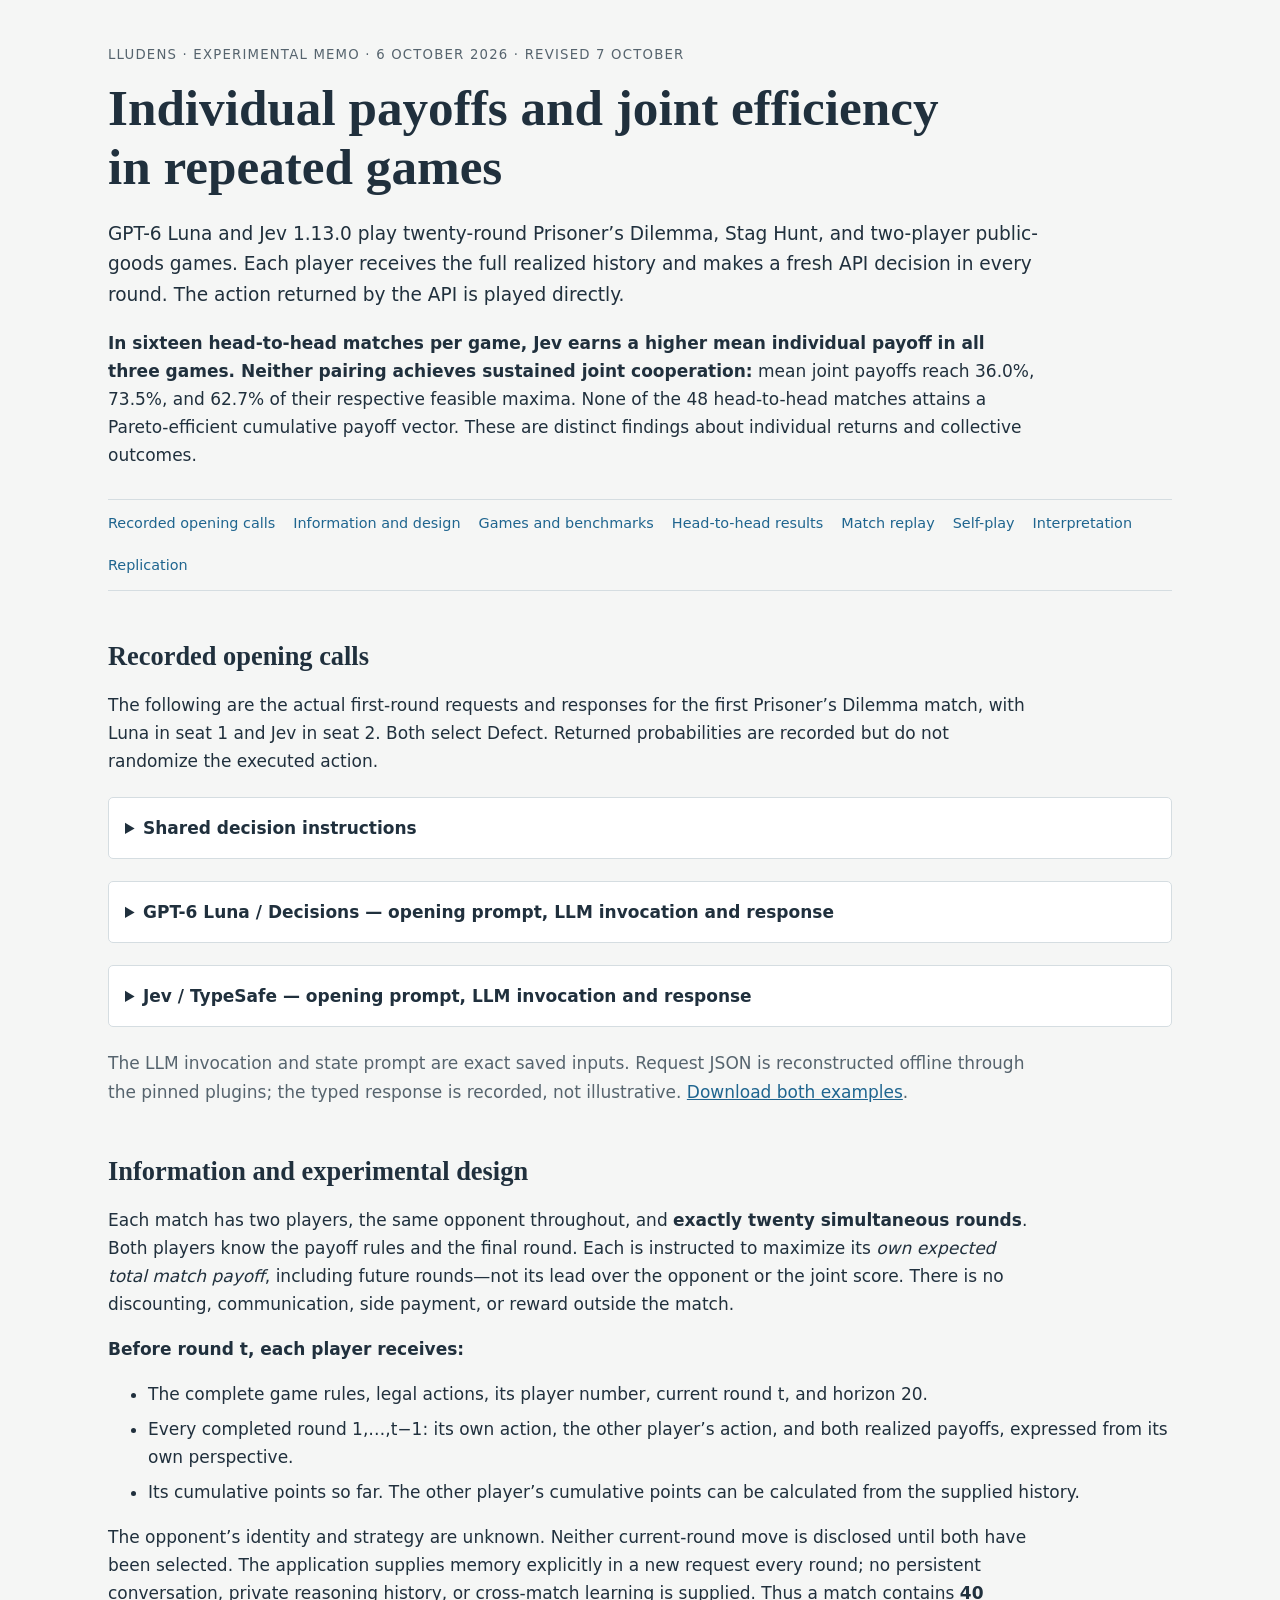
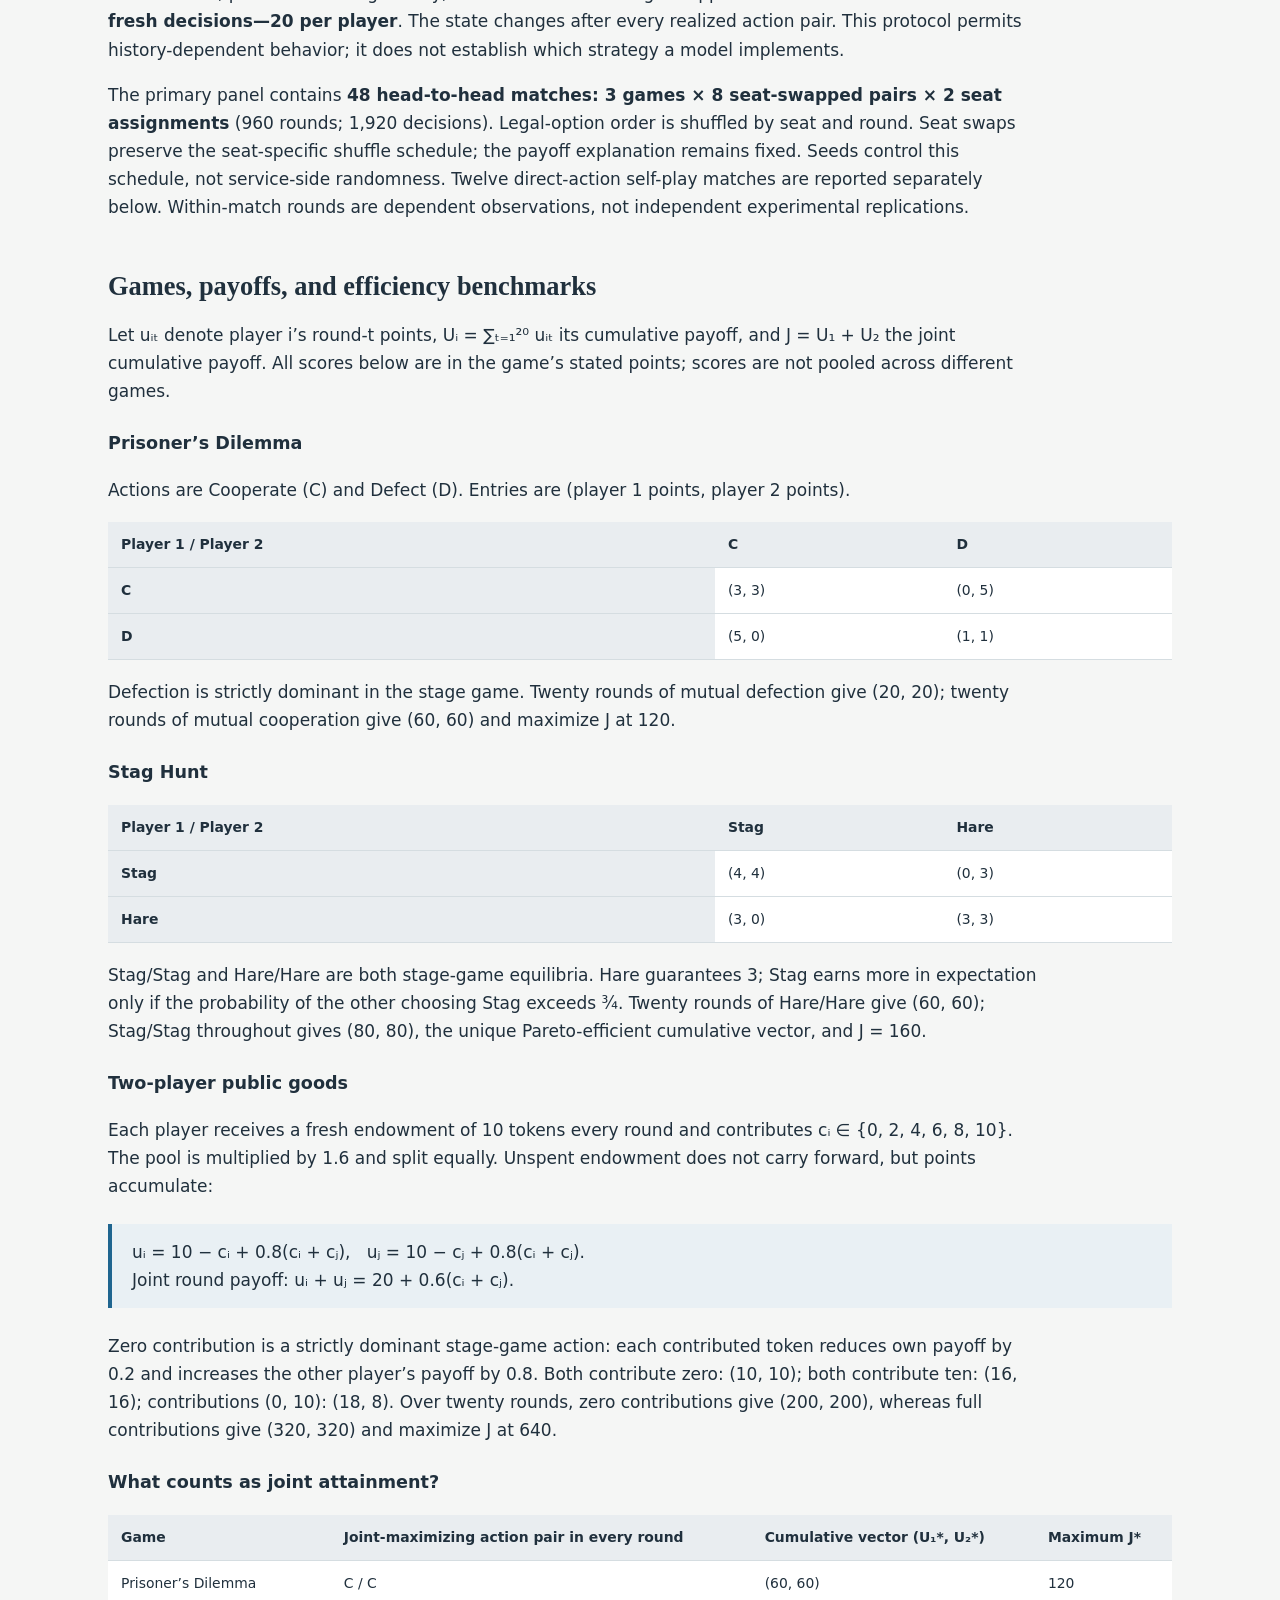
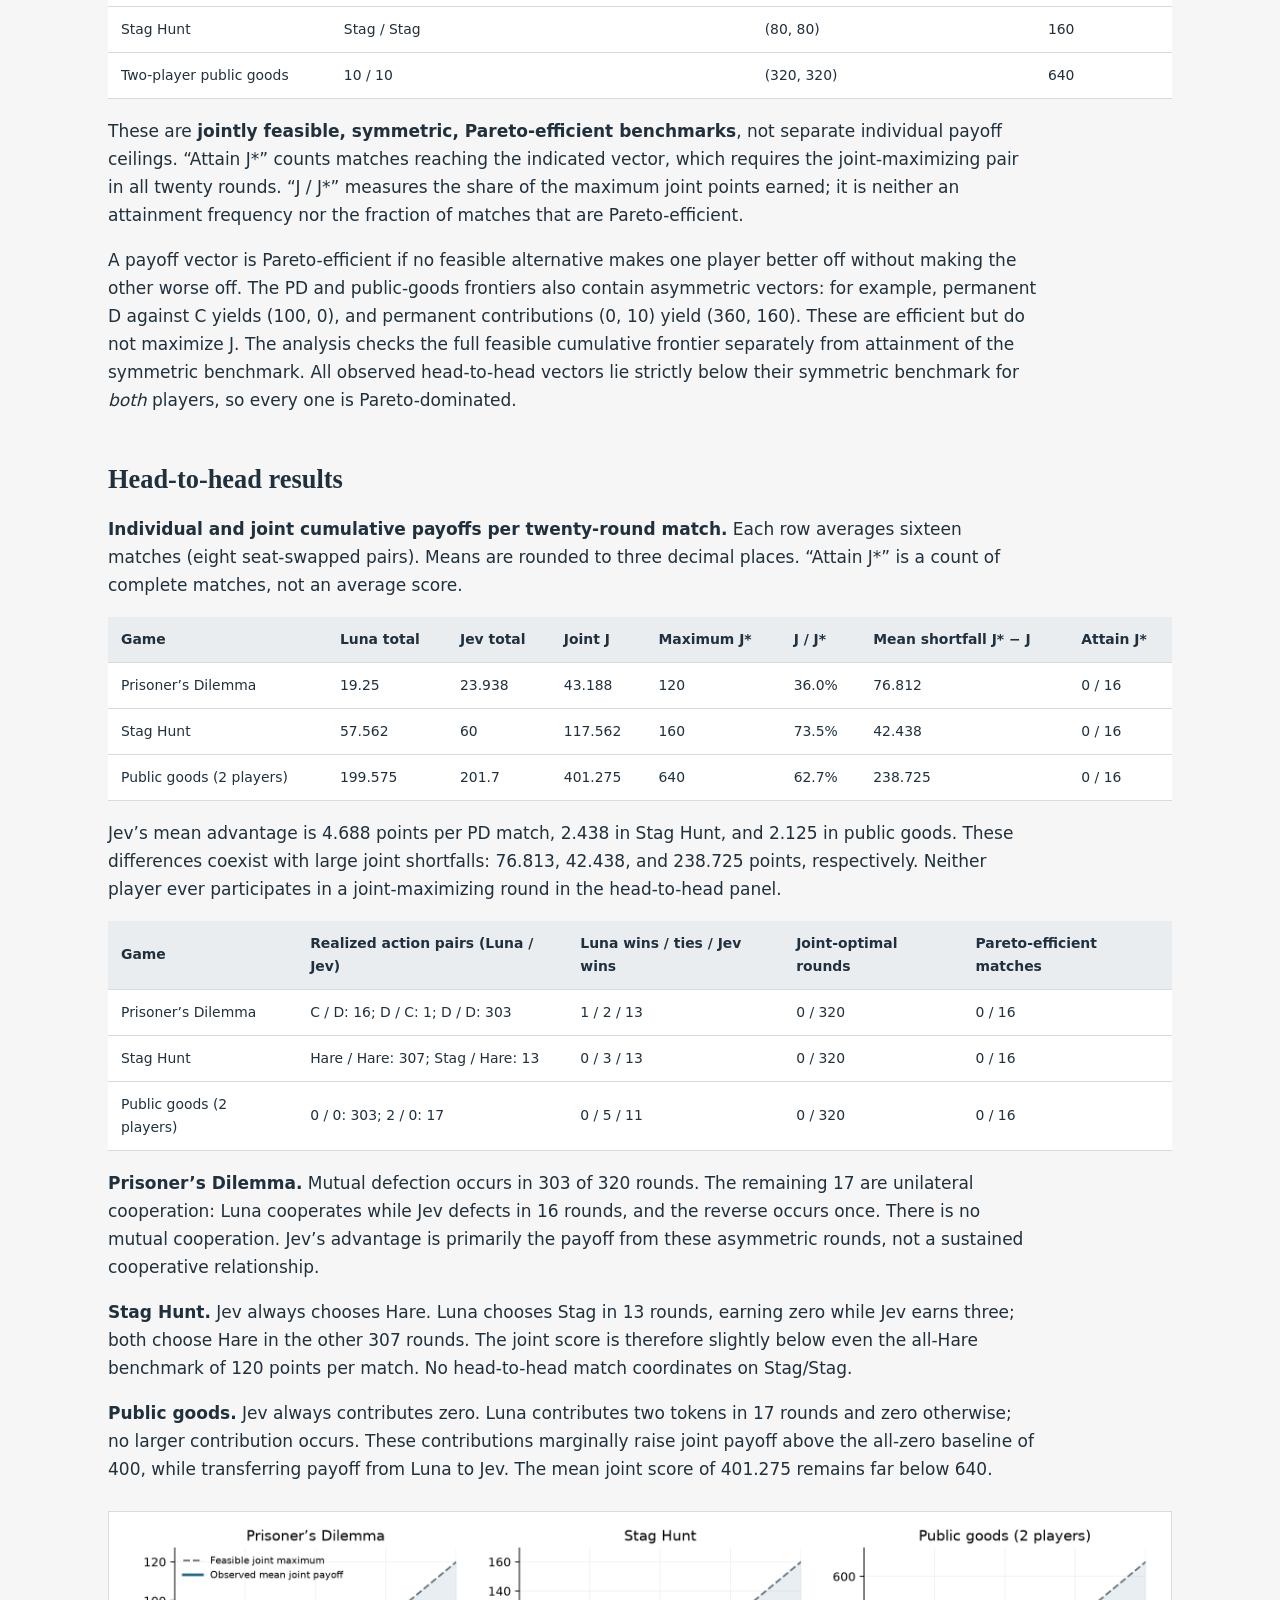
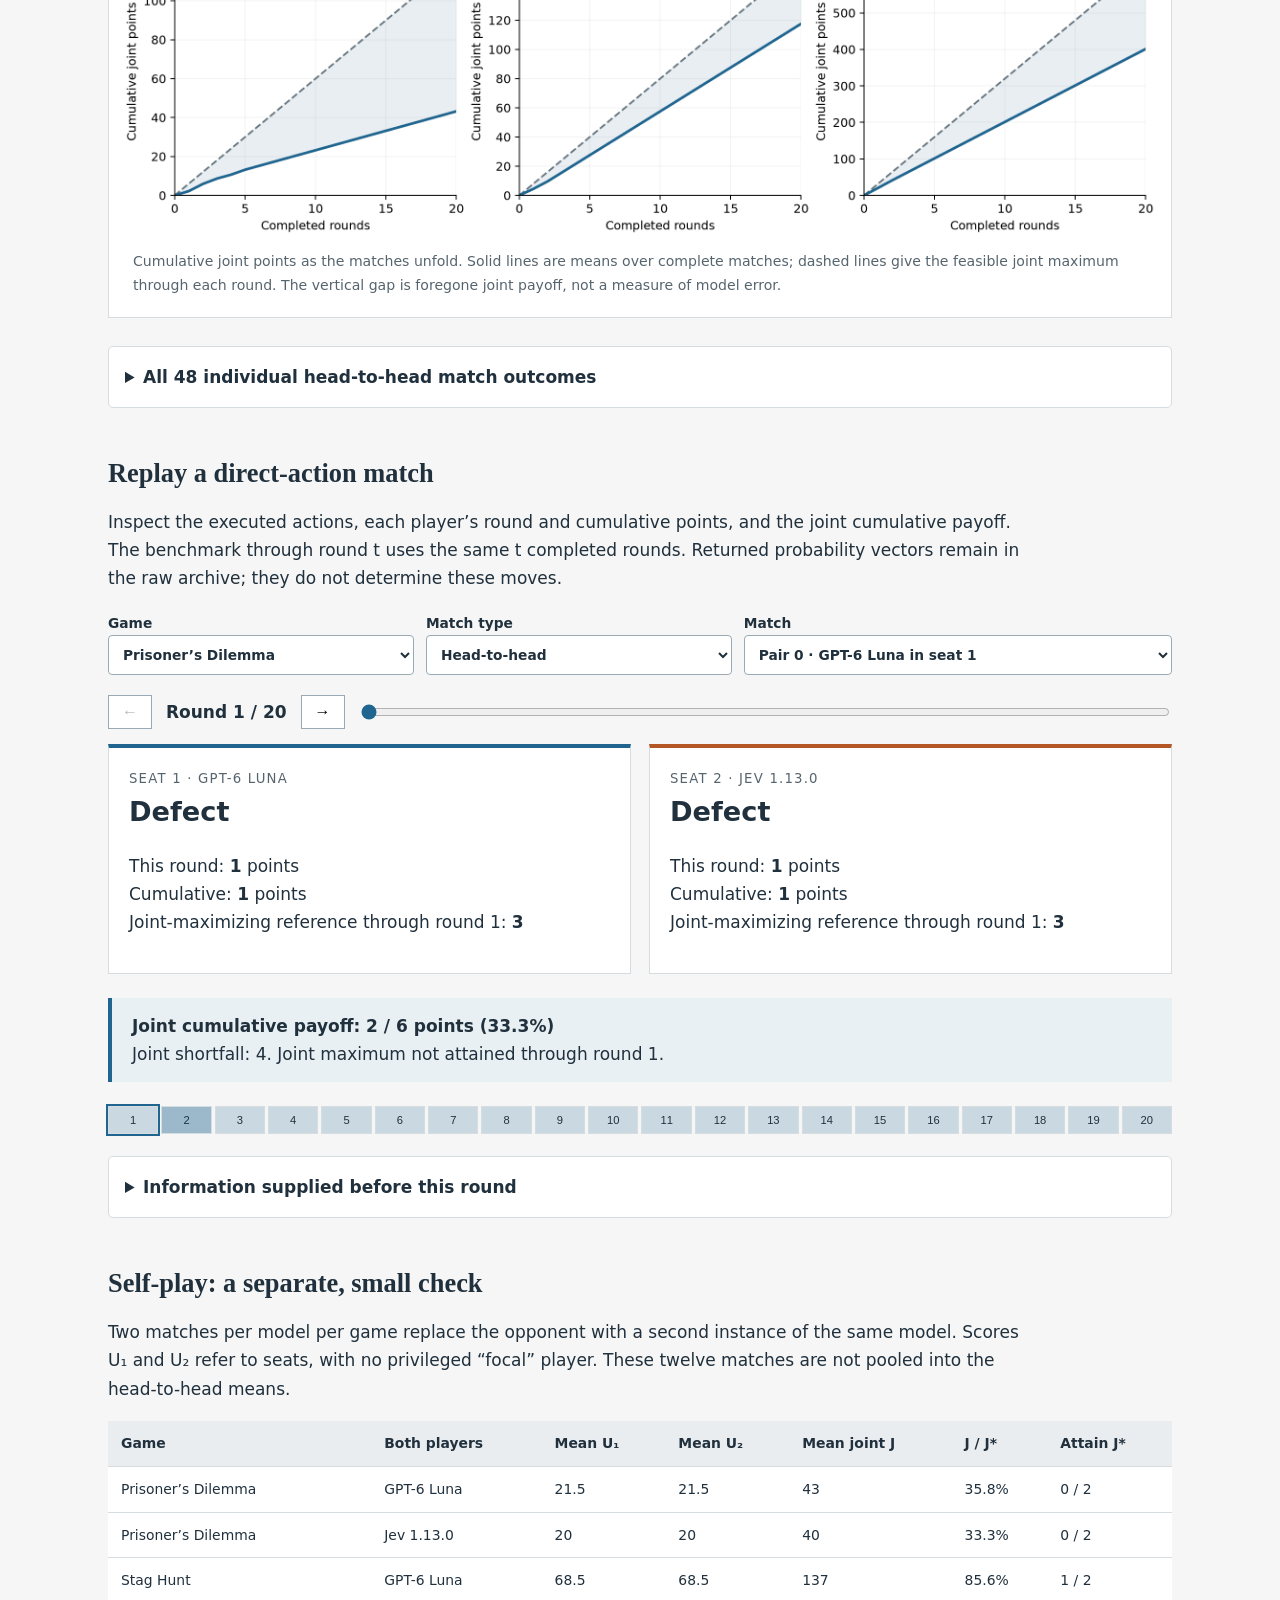
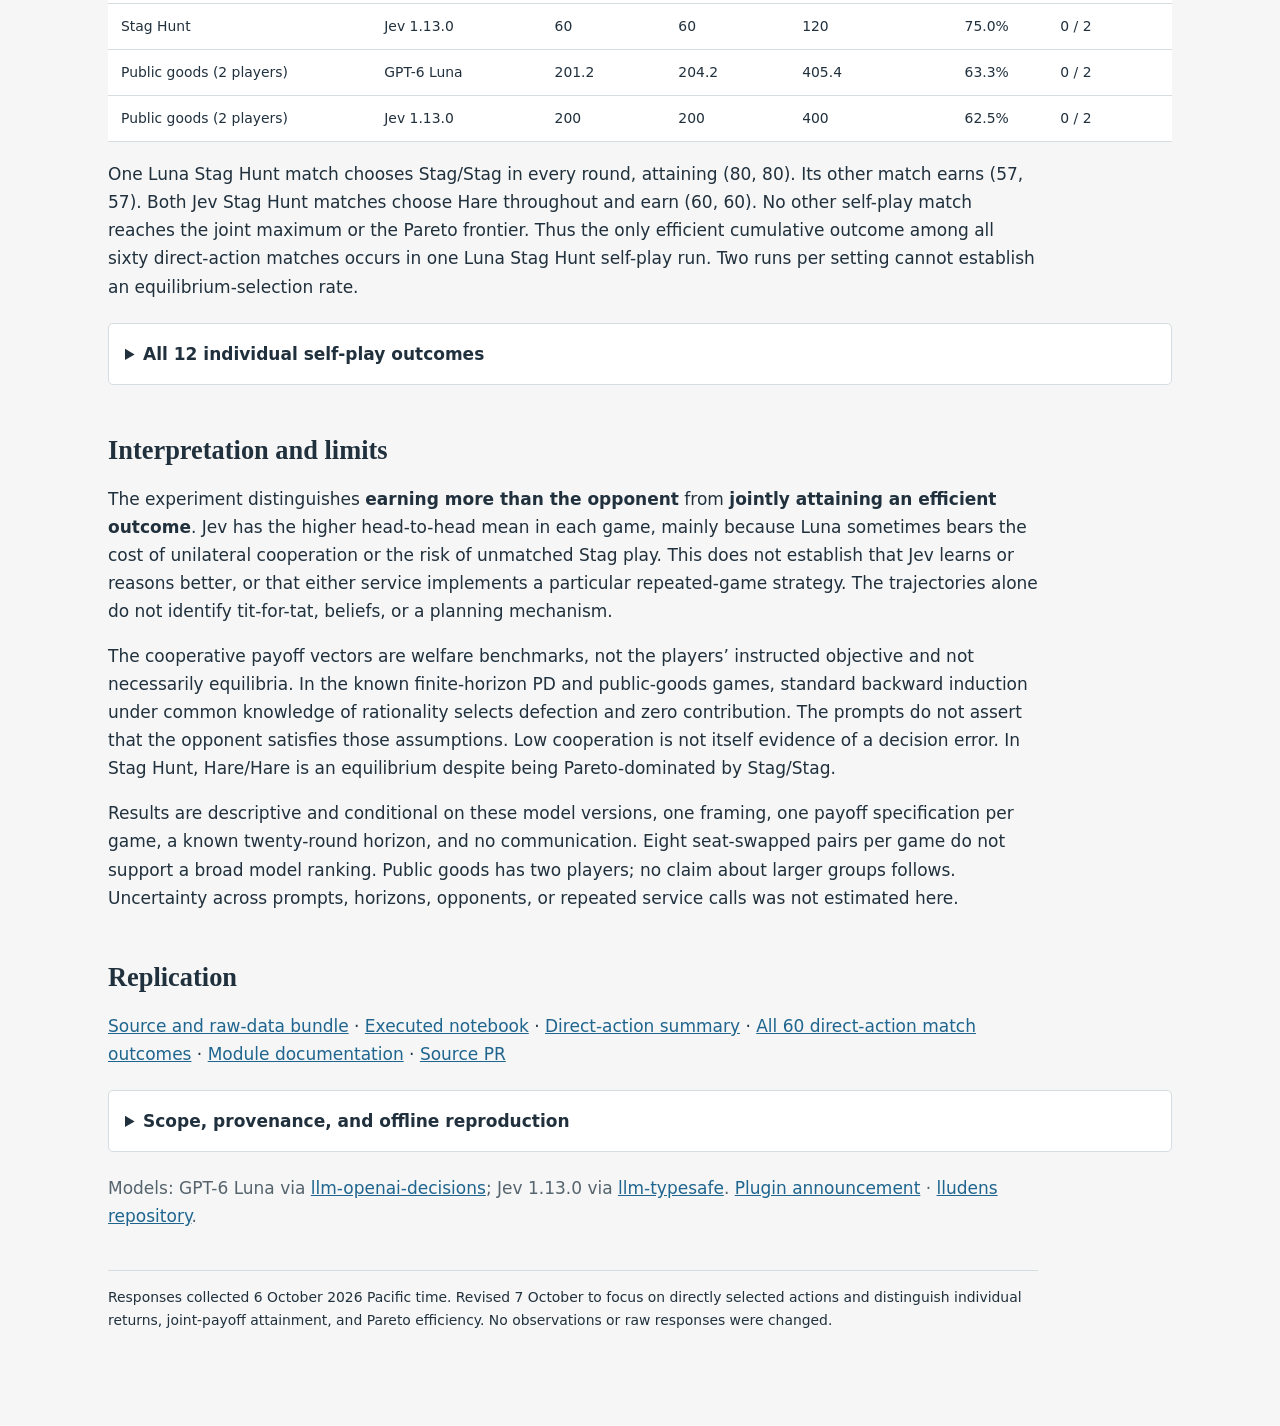
==== commit cef27a6a: "Refocus game memo on direct decisions and cumulative payoff efficiency" ====
--- a/experiments/decisions_jev_games_2026_10_06/report/index.html
+++ b/experiments/decisions_jev_games_2026_10_06/report/index.html
@@ -1,21 +1,20 @@
 <!doctype html>
 <html lang="en"><head><meta charset="utf-8"><meta name="viewport" content="width=device-width,initial-scale=1">
-<title>Decision models in repeated economic games — lludens</title>
+<title>Individual payoffs and joint efficiency in repeated games — lludens</title>
 <style>
 :root{color-scheme:light;--ink:#20303d;--muted:#56646e;--blue:#1f658f;--orange:#b45725;--line:#d5dde1;--paper:#fff;--bg:#f5f6f5}*{box-sizing:border-box}body{margin:0;background:var(--bg);color:var(--ink);font:17px/1.65 system-ui,-apple-system,sans-serif}main{max-width:1120px;margin:auto;padding:44px 28px 80px}h1{font:600 clamp(2rem,4.4vw,3.2rem)/1.16 Georgia,serif;max-width:850px;margin:12px 0 22px}h2{font:600 1.65rem/1.3 Georgia,serif;margin:48px 0 18px}h3{margin-top:24px;font-size:1.1rem}p{max-width:930px}a{color:var(--blue)}.eyebrow{color:var(--muted);font-size:.83rem;text-transform:uppercase;letter-spacing:.09em}.lead{font-size:1.16rem;max-width:930px}.box{border-left:4px solid var(--blue);background:#e9f0f4;padding:14px 20px;margin:24px 0}.muted,small{color:var(--muted)}nav{display:flex;gap:18px;flex-wrap:wrap;border-block:1px solid var(--line);padding:12px 0;margin:30px 0}nav a{font-size:.9rem;text-decoration:none}section{scroll-margin-top:20px}.scroll{overflow-x:auto;max-width:100%;margin:18px 0}table{border-collapse:collapse;background:white;width:100%;font-size:.87rem;font-variant-numeric:tabular-nums}th,td{text-align:left;padding:11px 13px;border-bottom:1px solid var(--line)}th{background:#e9edf0;font-weight:600}td:first-child{min-width:140px}figure{margin:28px 0;background:white;padding:14px;border:1px solid var(--line)}figure img{width:100%;height:auto}figcaption{font-size:.88rem;color:var(--muted);padding:6px 10px}details{border:1px solid var(--line);border-radius:5px;padding:16px;margin:22px 0;background:white}summary{cursor:pointer;font-weight:600}code{font-size:.86em;background:#e8edef;padding:2px 5px;overflow-wrap:anywhere}pre{white-space:pre-wrap;overflow-wrap:anywhere;overflow:auto;background:#edf0f2;padding:16px;font-size:.84rem;line-height:1.45}li{margin:7px 0}.controls{display:grid;grid-template-columns:1fr 1fr 1.4fr;gap:12px;margin:20px 0}label{display:block;font-size:.86rem;font-weight:600}select{width:100%;padding:10px;background:white;border:1px solid #9aaab4;border-radius:4px;color:var(--ink);font:inherit}input[type=range]{width:100%;accent-color:var(--blue)}.players{display:grid;grid-template-columns:1fr 1fr;gap:18px}.player{background:white;padding:20px;border:1px solid var(--line);border-top:4px solid var(--blue)}.player[data-provider=jev]{border-top-color:var(--orange)}.big{font-size:1.7rem;font-weight:650}.barrow{display:grid;grid-template-columns:60px 1fr 45px;gap:8px;align-items:center;font-size:.82rem}.track{height:9px;background:#e7ecef}.bar{height:9px;background:var(--blue)}.player[data-provider=jev] .bar{background:var(--orange)}.roundline{display:flex;align-items:center;gap:14px;margin:15px 0}.roundline button{border:1px solid #9aaab4;background:white;padding:7px 13px;cursor:pointer;font-size:1rem}.roundline strong{white-space:nowrap}.timeline{display:grid;grid-template-columns:repeat(20,1fr);gap:3px;margin:18px 0}.timeline button{border:1px solid var(--line);padding:7px 0;cursor:pointer;background:#e7ecef;font-size:.7rem;color:var(--ink)}.timeline button.active{outline:2px solid var(--blue)}.foot{font-size:.87rem;margin-top:40px;border-top:1px solid var(--line);padding-top:15px}@media(max-width:660px){main{padding:25px 16px 50px}.controls{grid-template-columns:1fr}.players{grid-template-columns:1fr}.player{padding:15px}body{font-size:16px}h2{margin-top:36px}.timeline{gap:1px}.timeline button{font-size:.61rem}th,td{padding:9px}figure{padding:0}nav{gap:12px}}
-</style></head><body><main>
-<div class="eyebrow">lludens · API pilot · 6 October 2026</div>
-<h1>Decision models in repeated economic games</h1>
-<p class="lead">GPT-6 Luna through OpenAI’s Decisions API and TypeSafe’s Jev 1.13.0 play simultaneous, twenty-round Prisoner’s Dilemma, Stag Hunt, and two-player public-goods games. The comparison separates the APIs’ selected actions from an explicitly randomized policy built from their returned probabilities.</p>
-<div class="box"><strong>Main finding.</strong> Jev earns slightly more in all three direct-choice head-to-head panels, largely by avoiding Luna’s occasional cooperative or risky moves. This is not a stable overall ranking: sampling from the distributions reverses the payoff comparison in Prisoner’s Dilemma and public goods. Both models solve every known-opponent best-response check.</div>
-<nav><a href="#opening">Opening prompts and payloads</a><a href="#results">Results</a><a href="#replay">Replay a match</a><a href="#rules">Game rules</a><a href="#diagnostics">Diagnostics</a><a href="#methods">Design and limits</a><a href="#download">Data and code</a></nav>
-
-<section id="opening"><h2>Opening prompts and payloads</h2>
-<p>These are the two actual opening decisions in Prisoner’s Dilemma, seed pair 0, unswapped seats (<code>prisoners_dilemma-argmax-00-swap0</code>). Both players have an empty public history and face a known twenty-round horizon. Only the player number differs in their state text. These are recorded model outputs, not illustrative answers.</p>
-<p><strong>Shared instructions</strong>, passed as <code>system=</code> to both LLM plugins:</p>
-<pre><code>Choose your action for the current round to maximize YOUR OWN expected total points over the entire match, including future rounds. You are a player, not an observer classifying the history. Select one of the allowed actions.</code></pre>
-<p>The plugins turn this argument into the choice question’s <code>instructions</code>, rather than a conversational system role. The state prompt becomes OpenAI’s <code>input</code> or TypeSafe’s <code>state</code>; legal actions become <code>choices</code> or <code>criteria</code>. No chain-of-thought or free-form rationale is requested.</p>
-<article class="opening-example" data-provider="decisions"><h3>GPT-6 Luna / Decisions — player 1</h3><p><strong>Initial state prompt</strong> (the exact text passed to LLM).</p><pre><code>Repeated Prisoner&#x27;s Dilemma. Both choose C or D simultaneously. Payoffs (your action, other action -&gt; your points, other points): C,C -&gt; 3,3; C,D -&gt; 0,5; D,C -&gt; 5,0; D,D -&gt; 1,1.
+</style>
+</head><body><main>
+<div class="eyebrow">lludens · Experimental memo · 6 October 2026 · Revised 7 October</div>
+<h1>Individual payoffs and joint efficiency in repeated games</h1>
+<p class="lead">GPT-6 Luna and Jev 1.13.0 play twenty-round Prisoner’s Dilemma, Stag Hunt, and two-player public-goods games. Each player receives the full realized history and makes a fresh API decision in every round. The action returned by the API is played directly.</p>
+<p><strong>In sixteen head-to-head matches per game, Jev earns a higher mean individual payoff in all three games. Neither pairing achieves sustained joint cooperation:</strong> mean joint payoffs reach 36.0%, 73.5%, and 62.7% of their respective feasible maxima. None of the 48 head-to-head matches attains a Pareto-efficient cumulative payoff vector. These are distinct findings about individual returns and collective outcomes.</p>
+<nav><a href="#opening">Recorded opening calls</a><a href="#design">Information and design</a><a href="#rules">Games and benchmarks</a><a href="#results">Head-to-head results</a><a href="#replay">Match replay</a><a href="#self">Self-play</a><a href="#interpretation">Interpretation</a><a href="#download">Replication</a></nav>
+
+<section id="opening"><h2>Recorded opening calls</h2>
+<p>The following are the actual first-round requests and responses for the first Prisoner’s Dilemma match, with Luna in seat 1 and Jev in seat 2. Both select Defect. Returned probabilities are recorded but do not randomize the executed action.</p>
+<details><summary>Shared decision instructions</summary><pre><code>Choose your action for the current round to maximize YOUR OWN expected total points over the entire match, including future rounds. You are a player, not an observer classifying the history. Select one of the allowed actions.</code></pre></details>
+<article class="opening-example" data-provider="decisions"><details><summary>GPT-6 Luna / Decisions — opening prompt, LLM invocation and response</summary><p><strong>Initial state prompt</strong> (the exact text passed to LLM).</p><pre><code>Repeated Prisoner&#x27;s Dilemma. Both choose C or D simultaneously. Payoffs (your action, other action -&gt; your points, other points): C,C -&gt; 3,3; C,D -&gt; 0,5; D,C -&gt; 5,0; D,D -&gt; 1,1.
 You are player 1 in a two-player match. This is round 1 of exactly 20. Both players know the rules and the fixed horizon, and face the same opponent throughout. Both choose without seeing the other&#x27;s current move. After each round both actions and payoffs are revealed. There is no communication. You do not know the opponent&#x27;s strategy or identity. No side payments, other rewards, or later matches affect your score. Your objective is your own total points, not beating the other&#x27;s score or maximizing the joint score.
 Your points so far: 0.
 Complete public history from your perspective: []</code></pre><details><summary>Exact llm Python invocation</summary><pre><code>import llm
@@ -61,7 +60,7 @@
     }
   ],
   &quot;confidence&quot;: 0.82
-}</code></pre><p class="muted">Returned model: <code>gpt-6-luna</code>. Input tokens: 336; client time: 366 ms. Journal key: <code>prisoners_dilemma-argmax-00-swap0/player1/b323135cd67b4b96e42de4994034765ba6483464db7208982df4ce8205e18191</code>.</p></article><article class="opening-example" data-provider="jev"><h3>Jev / TypeSafe — player 2</h3><p><strong>Initial state prompt</strong> (the exact text passed to LLM).</p><pre><code>Repeated Prisoner&#x27;s Dilemma. Both choose C or D simultaneously. Payoffs (your action, other action -&gt; your points, other points): C,C -&gt; 3,3; C,D -&gt; 0,5; D,C -&gt; 5,0; D,D -&gt; 1,1.
+}</code></pre><p class="muted">Returned model: <code>gpt-6-luna</code>. Input tokens: 336; client time: 366 ms. Journal key: <code>prisoners_dilemma-argmax-00-swap0/player1/b323135cd67b4b96e42de4994034765ba6483464db7208982df4ce8205e18191</code>.</p></details></article><article class="opening-example" data-provider="jev"><details><summary>Jev / TypeSafe — opening prompt, LLM invocation and response</summary><p><strong>Initial state prompt</strong> (the exact text passed to LLM).</p><pre><code>Repeated Prisoner&#x27;s Dilemma. Both choose C or D simultaneously. Payoffs (your action, other action -&gt; your points, other points): C,C -&gt; 3,3; C,D -&gt; 0,5; D,C -&gt; 5,0; D,D -&gt; 1,1.
 You are player 2 in a two-player match. This is round 1 of exactly 20. Both players know the rules and the fixed horizon, and face the same opponent throughout. Both choose without seeing the other&#x27;s current move. After each round both actions and payoffs are revealed. There is no communication. You do not know the opponent&#x27;s strategy or identity. No side payments, other rewards, or later matches affect your score. Your objective is your own total points, not beating the other&#x27;s score or maximizing the joint score.
 Your points so far: 0.
 Complete public history from your perspective: []</code></pre><details><summary>Exact llm Python invocation</summary><pre><code>import llm
@@ -93,97 +92,119 @@
     &quot;D&quot;: 0.64,
     &quot;C&quot;: 0.36
   }
-}</code></pre><p class="muted">Returned model: <code>jev-1.13.0</code>. Input tokens: 538; client time: 227 ms. Journal key: <code>prisoners_dilemma-argmax-00-swap0/player2/ee57cc5bd0f250979dcce5efa7d3ee54bb22b6165f9e9b8196d66137fd6ce586</code>.</p></article>
-<p>Both choose Defect, but report different distributions: Luna assigns 0.91 to D and Jev 0.64. Those are the recorded choice probabilities, not probabilities that defection is the unique best strategy against an unknown opponent. Neither player receives the other’s response before choosing.</p>
-<p><a href="opening_examples.json">Download both examples as JSON</a>. Request bodies are rebuilt by the pinned plugins from saved inputs; response payloads are the exact typed answers retained in the journal. The full response envelopes were not archived.</p>
+}</code></pre><p class="muted">Returned model: <code>jev-1.13.0</code>. Input tokens: 538; client time: 227 ms. Journal key: <code>prisoners_dilemma-argmax-00-swap0/player2/ee57cc5bd0f250979dcce5efa7d3ee54bb22b6165f9e9b8196d66137fd6ce586</code>.</p></details></article>
+<p class="muted">The LLM invocation and state prompt are exact saved inputs. Request JSON is reconstructed offline through the pinned plugins; the typed response is recorded, not illustrative. <a href="opening_examples.json">Download both examples</a>.</p>
+</section>
+
+<section id="design"><h2>Information and experimental design</h2>
+<p>Each match has two players, the same opponent throughout, and <strong>exactly twenty simultaneous rounds</strong>. Both players know the payoff rules and the final round. Each is instructed to maximize its <em>own expected total match payoff</em>, including future rounds—not its lead over the opponent or the joint score. There is no discounting, communication, side payment, or reward outside the match.</p>
+<p><strong>Before round t, each player receives:</strong></p>
+<ul><li>The complete game rules, legal actions, its player number, current round t, and horizon 20.</li>
+<li>Every completed round 1,…,t−1: its own action, the other player’s action, and both realized payoffs, expressed from its own perspective.</li>
+<li>Its cumulative points so far. The other player’s cumulative points can be calculated from the supplied history.</li></ul>
+<p>The opponent’s identity and strategy are unknown. Neither current-round move is disclosed until both have been selected. The application supplies memory explicitly in a new request every round; no persistent conversation, private reasoning history, or cross-match learning is supplied. Thus a match contains <strong>40 fresh decisions—20 per player</strong>. The state changes after every realized action pair. This protocol permits history-dependent behavior; it does not establish which strategy a model implements.</p>
+<p>The primary panel contains <strong>48 head-to-head matches: 3 games × 8 seat-swapped pairs × 2 seat assignments</strong> (960 rounds; 1,920 decisions). Legal-option order is shuffled by seat and round. Seat swaps preserve the seat-specific shuffle schedule; the payoff explanation remains fixed. Seeds control this schedule, not service-side randomness. Twelve direct-action self-play matches are reported separately below. Within-match rounds are dependent observations, not independent experimental replications.</p>
+</section>
+
+<section id="rules"><h2>Games, payoffs, and efficiency benchmarks</h2>
+<p>Let uᵢₜ denote player i’s round-t points, Uᵢ = ∑ₜ₌₁²⁰ uᵢₜ its cumulative payoff, and J = U₁ + U₂ the joint cumulative payoff. All scores below are in the game’s stated points; scores are not pooled across different games.</p>
+<h3>Prisoner’s Dilemma</h3>
+<p>Actions are Cooperate (C) and Defect (D). Entries are (player 1 points, player 2 points).</p>
+<div class="scroll"><table aria-label="Prisoner's Dilemma payoffs"><thead><tr><th>Player 1 / Player 2</th><th>C</th><th>D</th></tr></thead><tbody><tr><th>C</th><td>(3, 3)</td><td>(0, 5)</td></tr><tr><th>D</th><td>(5, 0)</td><td>(1, 1)</td></tr></tbody></table></div>
+<p>Defection is strictly dominant in the stage game. Twenty rounds of mutual defection give (20, 20); twenty rounds of mutual cooperation give (60, 60) and maximize J at 120.</p>
+<h3>Stag Hunt</h3>
+<div class="scroll"><table aria-label="Stag Hunt payoffs"><thead><tr><th>Player 1 / Player 2</th><th>Stag</th><th>Hare</th></tr></thead><tbody><tr><th>Stag</th><td>(4, 4)</td><td>(0, 3)</td></tr><tr><th>Hare</th><td>(3, 0)</td><td>(3, 3)</td></tr></tbody></table></div>
+<p>Stag/Stag and Hare/Hare are both stage-game equilibria. Hare guarantees 3; Stag earns more in expectation only if the probability of the other choosing Stag exceeds ¾. Twenty rounds of Hare/Hare give (60, 60); Stag/Stag throughout gives (80, 80), the unique Pareto-efficient cumulative vector, and J = 160.</p>
+<h3>Two-player public goods</h3>
+<p>Each player receives a fresh endowment of 10 tokens every round and contributes cᵢ ∈ {0, 2, 4, 6, 8, 10}. The pool is multiplied by 1.6 and split equally. Unspent endowment does not carry forward, but points accumulate:</p>
+<div class="box">uᵢ = 10 − cᵢ + 0.8(cᵢ + cⱼ), &nbsp; uⱼ = 10 − cⱼ + 0.8(cᵢ + cⱼ).<br>Joint round payoff: uᵢ + uⱼ = 20 + 0.6(cᵢ + cⱼ).</div>
+<p>Zero contribution is a strictly dominant stage-game action: each contributed token reduces own payoff by 0.2 and increases the other player’s payoff by 0.8. Both contribute zero: (10, 10); both contribute ten: (16, 16); contributions (0, 10): (18, 8). Over twenty rounds, zero contributions give (200, 200), whereas full contributions give (320, 320) and maximize J at 640.</p>
+<h3>What counts as joint attainment?</h3>
+<div class="scroll"><table id="benchmarks"><thead><tr><th>Game</th><th>Joint-maximizing action pair in every round</th><th>Cumulative vector (U₁*, U₂*)</th><th>Maximum J*</th></tr></thead><tbody>
+<tr><td>Prisoner’s Dilemma</td><td>C / C</td><td>(60, 60)</td><td>120</td></tr>
+<tr><td>Stag Hunt</td><td>Stag / Stag</td><td>(80, 80)</td><td>160</td></tr>
+<tr><td>Two-player public goods</td><td>10 / 10</td><td>(320, 320)</td><td>640</td></tr>
+</tbody></table></div>
+<p>These are <strong>jointly feasible, symmetric, Pareto-efficient benchmarks</strong>, not separate individual payoff ceilings. “Attain J*” counts matches reaching the indicated vector, which requires the joint-maximizing pair in all twenty rounds. “J / J*” measures the share of the maximum joint points earned; it is neither an attainment frequency nor the fraction of matches that are Pareto-efficient.</p>
+<p>A payoff vector is Pareto-efficient if no feasible alternative makes one player better off without making the other worse off. The PD and public-goods frontiers also contain asymmetric vectors: for example, permanent D against C yields (100, 0), and permanent contributions (0, 10) yield (360, 160). These are efficient but do not maximize J. The analysis checks the full feasible cumulative frontier separately from attainment of the symmetric benchmark. All observed head-to-head vectors lie strictly below their symmetric benchmark for <em>both</em> players, so every one is Pareto-dominated.</p>
 </section>
 
 <section id="results"><h2>Head-to-head results</h2>
-<p>The primary panel uses the <strong>action selected by each API</strong>, with no extra random draw. Each game has eight seeded pairs of matches; a pair swaps the models’ player seats while retaining the seat-specific option-order schedule. Every match lasts exactly twenty rounds.</p>
-<div class="scroll"><table><thead><tr><th>Game</th><th>Matches</th><th>Luna points/round</th><th>Jev points/round</th><th>Luna C / Stag / contribution</th><th>Jev C / Stag / contribution</th></tr></thead><tbody><tr><td>Prisoner’s Dilemma</td><td>16</td><td>0.962</td><td>1.197</td><td>5.0%</td><td>0.3%</td></tr><tr><td>Public goods (2 players)</td><td>16</td><td>9.979</td><td>10.085</td><td>1.1%</td><td>0.0%</td></tr><tr><td>Stag Hunt</td><td>16</td><td>2.878</td><td>3.000</td><td>4.1%</td><td>0.0%</td></tr></tbody></table></div>
-<p class="muted">C means Cooperate in Prisoner’s Dilemma. The Stag Hunt rate is the frequency of Stag. The public-goods rate is the fraction of the ten-token endowment contributed, not the frequency of a particular action. Points are comparable within a game, not across games.</p>
-<figure><img src="cooperation.png" alt="Round-by-round cooperation, Stag choices, and mean public-goods contributions for Luna and Jev in the primary panel"><figcaption>Average behavior across sixteen primary head-to-head matches per game. Each line describes the evolving joint interaction, not a fixed individual policy.</figcaption></figure>
-<h3>Sampling is a different policy</h3>
-<p>A separate panel samples actions from each returned distribution using a recorded random seed. There are four seat-swapped pairs per game. These are <strong>experimenter-imposed stochastic policies</strong>: classification probabilities are not automatically a model’s intended game-theoretic mixed strategy.</p>
-<div class="scroll"><table><thead><tr><th>Game</th><th>Matches</th><th>Luna points/round</th><th>Jev points/round</th><th>Luna C / Stag / contribution</th><th>Jev C / Stag / contribution</th></tr></thead><tbody><tr><td>Prisoner’s Dilemma</td><td>8</td><td>1.306</td><td>1.244</td><td>8.8%</td><td>10.0%</td></tr><tr><td>Public goods (2 players)</td><td>8</td><td>10.843</td><td>10.192</td><td>5.4%</td><td>11.9%</td></tr><tr><td>Stag Hunt</td><td>8</td><td>2.731</td><td>2.769</td><td>13.1%</td><td>11.9%</td></tr></tbody></table></div>
-<figure><img src="payoffs.png" alt="Mean points per round for direct API choices and sampled actions in each of the three games"><figcaption>The extraction rule changes the strategic interaction. A model ranking without specifying that rule is incomplete.</figcaption></figure>
-<details><summary>Match wins, score differences, and paired uncertainty</summary><p>The bootstrap resamples complete seed pairs, preserving both swapped-seat matches and all twenty rounds. It does not treat correlated rounds as independent observations. With only eight primary or four sampled pairs, these intervals are descriptive pilot summaries, conditional on this design—not population-wide confidence claims.</p><div class="scroll"><table><thead><tr><th>Game / policy</th><th>Luna − Jev points/round</th><th>Paired bootstrap 95% interval</th><th>Luna wins / ties / Jev wins</th></tr></thead><tbody><tr><td>Prisoner’s Dilemma / argmax</td><td>-0.234</td><td>[-0.328, -0.141]</td><td>1 / 2 / 13</td></tr><tr><td>Prisoner’s Dilemma / sample</td><td>0.062</td><td>[-0.156, 0.219]</td><td>4 / 2 / 2</td></tr><tr><td>Public goods (2 players) / argmax</td><td>-0.106</td><td>[-0.144, -0.063]</td><td>0 / 5 / 11</td></tr><tr><td>Public goods (2 players) / sample</td><td>0.650</td><td>[0.312, 1.163]</td><td>7 / 0 / 1</td></tr><tr><td>Stag Hunt / argmax</td><td>-0.122</td><td>[-0.141, -0.094]</td><td>0 / 3 / 13</td></tr><tr><td>Stag Hunt / sample</td><td>-0.037</td><td>[-0.075, 0.037]</td><td>2 / 3 / 3</td></tr></tbody></table></div></details>
-</section>
-
-<section id="replay"><h2>Replay a recorded match</h2><p>Inspect both moves, cumulative scores, and the distributions returned <em>before</em> those moves. Opponents never received one another’s current choices or probabilities.</p>
-<div class="controls"><label>Game<select id="game"><option value="prisoners_dilemma">Prisoner’s Dilemma</option><option value="stag_hunt">Stag Hunt</option><option value="public_goods">Public goods (2 players)</option></select></label><label>Panel<select id="panel"><option value="argmax">Head-to-head · API choice</option><option value="sample">Head-to-head · sampled</option><option value="self">Self-play · API choice</option></select></label><label>Match<select id="match"></select></label></div>
-<div class="roundline"><button id="prev" aria-label="Previous round">←</button><strong id="roundLabel">Round 1 / 20</strong><input id="round" type="range" min="1" max="20" value="1" aria-label="Replay round"><button id="next" aria-label="Next round">→</button></div>
-<div id="players" class="players" aria-live="polite"></div><div id="timeline" class="timeline" aria-label="Choose a round"></div>
-<p class="muted">Probability bars are normalized only when needed for rounding; raw provider probabilities remain in the downloadable call journal. The round buttons are shaded by joint cooperation or contribution.</p></section>
-
-<section id="rules"><h2>Game rules and incentives</h2>
-<p>Every player is told to maximize <strong>its own expected total match points</strong>, not its advantage over the opponent and not joint welfare. The complete history, fixed remaining horizon, and all payoff rules are available at every decision. There is no communication, punishment phase, side payment, or hidden preference parameter.</p>
-<div class="scroll"><table><thead><tr><th>Game</th><th>Payoffs and action set</th><th>Useful benchmarks</th></tr></thead><tbody>
-<tr><td>Prisoner’s Dilemma</td>(C,C): (3,3); (C,D): (0,5); (D,C): (5,0); (D,D): (1,1).</td><td>Defection strictly dominates in one round. Mutual cooperation gives 3 each; mutual defection gives 1 each.</td></tr>
-<tr><td>Stag Hunt</td>(Stag,Stag): (4,4); (Stag,Hare): (0,3); (Hare,Stag): (3,0); (Hare,Hare): (3,3).</td><td>Stag/Stag is payoff-dominant; Hare/Hare is risk-dominant. Stag is a best response when the believed probability of the other choosing Stag exceeds 0.75.</td></tr>
-<tr><td>Public goods</td>Two players each receive 10 tokens every round. Contributions are 0, 2, 4, 6, 8, or 10. A pool multiplier of 1.6 is shared equally. Own points: 10 − own contribution + 0.8 × total contribution.</td><td>Contributing zero is a one-shot best response regardless of the other contribution. Both contribute zero: 10 each. Both contribute ten: 16 each.</td></tr>
-</tbody></table></div>
-<p>With the stated fixed horizon, standard complete-information backward induction selects defection in Prisoner’s Dilemma and zero contribution in public goods under common knowledge of rationality. The agents are not told that their counterpart satisfies those assumptions. Low cooperation here is therefore not itself evidence of misunderstanding. Stag Hunt instead has two pure stage-game equilibria.</p>
-</section>
-
-<section id="diagnostics"><h2>Payoff understanding, history, and ordering</h2>
-<p>The known-opponent check supplies each possible opposing action in a one-round game. Its optimal response is calculated directly from the payoff function. The model selects among the same actions, tested in both forward and reverse option order. Separately, seven fixed histories in each game are queried forward, reversed, and identically repeated.</p>
-<div class="scroll"><table><thead><tr><th>Model</th><th>Known-opponent best responses</th><th>Order reversals changed choice</th><th>Identical repeats changed choice</th></tr></thead><tbody><tr><td>GPT-6 Luna</td><td>20/20</td><td>1/21</td><td>0/21</td></tr><tr><td>Jev 1.13.0</td><td>20/20</td><td>0/21</td><td>1/21</td></tr></tbody></table></div>
-<p><strong>History matters.</strong> In the controlled Prisoner’s Dilemma probes, both models cooperate following five mutual-cooperation rounds, defect following mutual defection, and defect in the final round even after nineteen cooperative rounds. In Stag Hunt, both choose Stag after sustained Stag/Stag play but Hare after sustained Hare/Hare play. These are responses to supplied histories, not evidence of training or parameter updates.</p>
-<p><strong>A small but consequential order effect.</strong> Luna’s empty-history Stag Hunt choice changes from Stag to Hare when the options are reversed. Jev chooses Hare in both orders. Jev’s public-goods response after mutual full contribution changes from 0 to 10 on an identical repeat. The small diagnostic does not establish order invariance or deterministic behavior for either service.</p>
-<details><summary>All controlled-history choices</summary><div class="scroll"><table><thead><tr><th>Game</th><th>Fixed history</th><th>Luna: forward / reverse / repeat</th><th>Jev: forward / reverse / repeat</th></tr></thead><tbody><tr><td>Prisoner’s Dilemma</td><td>empty</td><td>D / D / D</td><td>D / D / D</td></tr><tr><td>Prisoner’s Dilemma</td><td>mutual cooperation</td><td>C / C / C</td><td>C / C / C</td></tr><tr><td>Prisoner’s Dilemma</td><td>mutual safe or selfish</td><td>D / D / D</td><td>D / D / D</td></tr><tr><td>Prisoner’s Dilemma</td><td>you exploited</td><td>D / D / D</td><td>D / D / D</td></tr><tr><td>Prisoner’s Dilemma</td><td>other exploited</td><td>D / D / D</td><td>D / D / D</td></tr><tr><td>Prisoner’s Dilemma</td><td>alternating</td><td>C / C / C</td><td>C / C / C</td></tr><tr><td>Prisoner’s Dilemma</td><td>final round after cooperation</td><td>D / D / D</td><td>D / D / D</td></tr><tr><td>Stag Hunt</td><td>empty</td><td>Stag / Hare / Stag</td><td>Hare / Hare / Hare</td></tr><tr><td>Stag Hunt</td><td>mutual cooperation</td><td>Stag / Stag / Stag</td><td>Stag / Stag / Stag</td></tr><tr><td>Stag Hunt</td><td>mutual safe or selfish</td><td>Hare / Hare / Hare</td><td>Hare / Hare / Hare</td></tr><tr><td>Stag Hunt</td><td>you exploited</td><td>Hare / Hare / Hare</td><td>Hare / Hare / Hare</td></tr><tr><td>Stag Hunt</td><td>other exploited</td><td>Hare / Hare / Hare</td><td>Hare / Hare / Hare</td></tr><tr><td>Stag Hunt</td><td>alternating</td><td>Stag / Stag / Stag</td><td>Stag / Stag / Stag</td></tr><tr><td>Stag Hunt</td><td>final round after cooperation</td><td>Stag / Stag / Stag</td><td>Stag / Stag / Stag</td></tr><tr><td>Public goods (2 players)</td><td>empty</td><td>0 / 0 / 0</td><td>0 / 0 / 0</td></tr><tr><td>Public goods (2 players)</td><td>mutual cooperation</td><td>10 / 10 / 10</td><td>0 / 0 / 10</td></tr><tr><td>Public goods (2 players)</td><td>mutual safe or selfish</td><td>0 / 0 / 0</td><td>0 / 0 / 0</td></tr><tr><td>Public goods (2 players)</td><td>you exploited</td><td>0 / 0 / 0</td><td>0 / 0 / 0</td></tr><tr><td>Public goods (2 players)</td><td>other exploited</td><td>0 / 0 / 0</td><td>0 / 0 / 0</td></tr><tr><td>Public goods (2 players)</td><td>alternating</td><td>0 / 0 / 0</td><td>0 / 0 / 0</td></tr><tr><td>Public goods (2 players)</td><td>final round after cooperation</td><td>0 / 0 / 0</td><td>0 / 0 / 0</td></tr></tbody></table></div><p class="muted">Forward / reverse / repeat refer only to the supplied options list. Prompt text and history are unchanged. Public-goods choices are contributed tokens.</p></details>
-<h3>Self-play</h3><p>Two direct-choice matches per model per game provide a limited comparison with the head-to-head interaction. One Luna Stag Hunt self-play match coordinates on Stag for all twenty rounds; the other settles near the safe equilibrium after an initial mismatch. Jev’s two self-play Stag Hunt matches choose Hare throughout. Two matches are insufficient for estimating equilibrium-selection probabilities.</p>
-<div class="scroll"><table><thead><tr><th>Game</th><th>Model</th><th>Mean points/round</th><th>C / Stag / contribution</th></tr></thead><tbody><tr><td>Prisoner’s Dilemma</td><td>GPT-6 Luna</td><td>1.075</td><td>2.5%</td></tr><tr><td>Prisoner’s Dilemma</td><td>Jev 1.13.0</td><td>1.000</td><td>0.0%</td></tr><tr><td>Public goods (2 players)</td><td>GPT-6 Luna</td><td>10.135</td><td>2.2%</td></tr><tr><td>Public goods (2 players)</td><td>Jev 1.13.0</td><td>10.000</td><td>0.0%</td></tr><tr><td>Stag Hunt</td><td>GPT-6 Luna</td><td>3.425</td><td>52.5%</td></tr><tr><td>Stag Hunt</td><td>Jev 1.13.0</td><td>3.000</td><td>0.0%</td></tr></tbody></table></div>
-</section>
-
-<section id="methods"><h2>Experimental design and limits</h2>
-<ul><li><strong>84 matches, 1,680 rounds, 3,360 game decisions.</strong> Forty-eight primary head-to-head matches, twenty-four sampled-policy matches, and twelve self-play matches, plus 166 controlled diagnostic calls.</li>
-<li><strong>Same economic information.</strong> Both plugins receive identical instructions and the same role-adjusted state text. The model’s or opponent’s brand is never in the prompt. The existing lludens phase engine stages both moves before publishing either.</li>
-<li><strong>Independent calls with explicit memory.</strong> Neither API provides a conversational agent. The entire public action/payoff history is supplied each round. No private chain-of-thought, free-form negotiation, or cross-match memory is added.</li>
-<li><strong>Order control.</strong> Legal options are shuffled independently for each seat and round with a fixed seed. Paired seat swaps retain each seat’s schedule. The order of the payoff explanation itself is held fixed. This is not an exhaustive prompt-robustness study.</li>
-<li><strong>Full offline replay.</strong> Every stored prompt and option ordering is regenerated, and every action, sampled draw, and payoff is replayed from the exact recorded response. No live API calls are needed to recompute the results.</li>
-<li><strong>Exploratory scope.</strong> One payoff specification, one twenty-round horizon, one framing, no communication, and two decision models. A two-player public-goods game does not establish behavior in larger groups. Within-match payoff advantages are not a universal measure of model intelligence or social desirability.</li></ul>
-<details><summary>Integration and execution notes</summary><p>The local lludens checkout and all pre-existing edits were preserved. Reusable constrained-choice adapters, agents, games and journals are now in <code>lludens.sysone</code>; the original import paths remain compatibility shims. Both Simon Willison plugins are pinned to inspected Git commits in <code>requirements.txt</code>.</p><p>Initial setup exposed an expired local API-proxy certificate; it was renewed with the same key and identity without disabling TLS or changing host permissions. LLM 0.36’s lazy plugin registration required serialization before concurrent use. An overly strict probability-mass check interrupted eleven public-goods matches and one probe: Jev returns two-decimal probabilities whose sum can be 0.99 or 1.01. The adapter now accepts only deviations consistent with that rounding and normalizes relative mass for sampling. Raw responses remain unchanged.</p><p>Successful calls were checkpointed individually. Incomplete matches resumed from their exact earlier histories, including any already-selected but not-yet-published move. No API error became a default action. Twelve rejected validation responses were not retained by the initial strict adapter and required a new call; this small service-level replay limitation is recorded. All final planned matches and probes completed. The offline test suite covers incentives, simultaneous information, role perspective, schema validation, sampling, and failure handling.</p></details>
-<h3>Latency and token use</h3>
-<div class="scroll"><table><thead><tr><th>Model</th><th>Retained calls</th><th>Input tokens</th><th>Estimated input cost</th><th>Median / p90 latency</th></tr></thead><tbody><tr><td>GPT-6 Luna</td><td>1763</td><td>1,155,420</td><td>$0.1155</td><td>464 / 979 ms</td></tr><tr><td>Jev 1.13.0</td><td>1763</td><td>1,553,942</td><td>$0.0653</td><td>213 / 564 ms</td></tr></tbody></table></div>
-<p>Estimated cost of retained game and diagnostic responses: <strong>$0.181</strong>. Rates are $0.10 per million input tokens for Decisions and $0.042 for Jev; output tokens are free. This is not a billing reconciliation: the estimate excludes two initial successful smoke tests, twelve rejected-validation responses, and one rounding-inspection call. Latencies are end-to-end client measurements under concurrent load, including per-call connection setup—not isolated model-compute benchmarks.</p>
-</section>
-
-<section id="download"><h2>Reproduce and inspect</h2><p><a href="replication.zip">Download the replication bundle</a> · <a href="decisions_jev_games.ipynb">Executed analysis notebook</a> · <a href="summary.json">Summary JSON</a> · <a href="sysone.md">System One module guide</a></p><p>The bundle contains the reusable <code>lludens.sysone</code> package, compatibility imports, runner, tests, pinned dependencies, frozen match/probe plans, exact synthetic request/response journals, checkpoints, and report sources. No credentials or unrelated prior experiments are included.</p>
+<p><strong>Individual and joint cumulative payoffs per twenty-round match.</strong> Each row averages sixteen matches (eight seat-swapped pairs). Means are rounded to three decimal places. “Attain J*” is a count of complete matches, not an average score.</p>
+<div class="scroll"><table><thead><tr><th>Game</th><th>Luna total</th><th>Jev total</th><th>Joint J</th><th>Maximum J*</th><th>J / J*</th><th>Mean shortfall J* − J</th><th>Attain J*</th></tr></thead><tbody><tr><td>Prisoner’s Dilemma</td><td>19.25</td><td>23.938</td><td>43.188</td><td>120</td><td>36.0%</td><td>76.812</td><td>0 / 16</td></tr><tr><td>Stag Hunt</td><td>57.562</td><td>60</td><td>117.562</td><td>160</td><td>73.5%</td><td>42.438</td><td>0 / 16</td></tr><tr><td>Public goods (2 players)</td><td>199.575</td><td>201.7</td><td>401.275</td><td>640</td><td>62.7%</td><td>238.725</td><td>0 / 16</td></tr></tbody></table></div>
+<p>Jev’s mean advantage is 4.688 points per PD match, 2.438 in Stag Hunt, and 2.125 in public goods. These differences coexist with large joint shortfalls: 76.813, 42.438, and 238.725 points, respectively. Neither player ever participates in a joint-maximizing round in the head-to-head panel.</p>
+<div class="scroll"><table><thead><tr><th>Game</th><th>Realized action pairs (Luna / Jev)</th><th>Luna wins / ties / Jev wins</th><th>Joint-optimal rounds</th><th>Pareto-efficient matches</th></tr></thead><tbody><tr><td>Prisoner’s Dilemma</td><td>C / D: 16; D / C: 1; D / D: 303</td><td>1 / 2 / 13</td><td>0 / 320</td><td>0 / 16</td></tr><tr><td>Stag Hunt</td><td>Hare / Hare: 307; Stag / Hare: 13</td><td>0 / 3 / 13</td><td>0 / 320</td><td>0 / 16</td></tr><tr><td>Public goods (2 players)</td><td>0 / 0: 303; 2 / 0: 17</td><td>0 / 5 / 11</td><td>0 / 320</td><td>0 / 16</td></tr></tbody></table></div>
+<p><strong>Prisoner’s Dilemma.</strong> Mutual defection occurs in 303 of 320 rounds. The remaining 17 are unilateral cooperation: Luna cooperates while Jev defects in 16 rounds, and the reverse occurs once. There is no mutual cooperation. Jev’s advantage is primarily the payoff from these asymmetric rounds, not a sustained cooperative relationship.</p>
+<p><strong>Stag Hunt.</strong> Jev always chooses Hare. Luna chooses Stag in 13 rounds, earning zero while Jev earns three; both choose Hare in the other 307 rounds. The joint score is therefore slightly below even the all-Hare benchmark of 120 points per match. No head-to-head match coordinates on Stag/Stag.</p>
+<p><strong>Public goods.</strong> Jev always contributes zero. Luna contributes two tokens in 17 rounds and zero otherwise; no larger contribution occurs. These contributions marginally raise joint payoff above the all-zero baseline of 400, while transferring payoff from Luna to Jev. The mean joint score of 401.275 remains far below 640.</p>
+<figure><img src="payoffs.png" alt="Mean cumulative joint payoff across sixteen head-to-head matches in each game, compared with the joint maximum at each round."><figcaption>Cumulative joint points as the matches unfold. Solid lines are means over complete matches; dashed lines give the feasible joint maximum through each round. The vertical gap is foregone joint payoff, not a measure of model error.</figcaption></figure>
+<details><summary>All 48 individual head-to-head match outcomes</summary><div class="scroll"><table><thead><tr><th>Game</th><th>Pair</th><th>Seat 1</th><th>Luna total</th><th>Jev total</th><th>Joint J</th><th>J / J*</th><th>Attain J*</th></tr></thead><tbody><tr><td>Prisoner’s Dilemma</td><td>0</td><td>GPT-6 Luna</td><td>19</td><td>24</td><td>43</td><td>35.8%</td><td>No</td></tr><tr><td>Prisoner’s Dilemma</td><td>0</td><td>Jev 1.13.0</td><td>20</td><td>20</td><td>40</td><td>33.3%</td><td>No</td></tr><tr><td>Stag Hunt</td><td>0</td><td>GPT-6 Luna</td><td>57</td><td>60</td><td>117</td><td>73.1%</td><td>No</td></tr><tr><td>Stag Hunt</td><td>0</td><td>Jev 1.13.0</td><td>57</td><td>60</td><td>117</td><td>73.1%</td><td>No</td></tr><tr><td>Public goods (2 players)</td><td>0</td><td>GPT-6 Luna</td><td>199.2</td><td>203.2</td><td>402.4</td><td>62.9%</td><td>No</td></tr><tr><td>Public goods (2 players)</td><td>0</td><td>Jev 1.13.0</td><td>199.2</td><td>203.2</td><td>402.4</td><td>62.9%</td><td>No</td></tr><tr><td>Prisoner’s Dilemma</td><td>1</td><td>GPT-6 Luna</td><td>20</td><td>20</td><td>40</td><td>33.3%</td><td>No</td></tr><tr><td>Prisoner’s Dilemma</td><td>1</td><td>Jev 1.13.0</td><td>19</td><td>24</td><td>43</td><td>35.8%</td><td>No</td></tr><tr><td>Stag Hunt</td><td>1</td><td>GPT-6 Luna</td><td>57</td><td>60</td><td>117</td><td>73.1%</td><td>No</td></tr><tr><td>Stag Hunt</td><td>1</td><td>Jev 1.13.0</td><td>57</td><td>60</td><td>117</td><td>73.1%</td><td>No</td></tr><tr><td>Public goods (2 players)</td><td>1</td><td>GPT-6 Luna</td><td>200</td><td>200</td><td>400</td><td>62.5%</td><td>No</td></tr><tr><td>Public goods (2 players)</td><td>1</td><td>Jev 1.13.0</td><td>200</td><td>200</td><td>400</td><td>62.5%</td><td>No</td></tr><tr><td>Prisoner’s Dilemma</td><td>2</td><td>GPT-6 Luna</td><td>18</td><td>28</td><td>46</td><td>38.3%</td><td>No</td></tr><tr><td>Prisoner’s Dilemma</td><td>2</td><td>Jev 1.13.0</td><td>19</td><td>24</td><td>43</td><td>35.8%</td><td>No</td></tr><tr><td>Stag Hunt</td><td>2</td><td>GPT-6 Luna</td><td>57</td><td>60</td><td>117</td><td>73.1%</td><td>No</td></tr><tr><td>Stag Hunt</td><td>2</td><td>Jev 1.13.0</td><td>57</td><td>60</td><td>117</td><td>73.1%</td><td>No</td></tr><tr><td>Public goods (2 players)</td><td>2</td><td>GPT-6 Luna</td><td>199.6</td><td>201.6</td><td>401.2</td><td>62.7%</td><td>No</td></tr><tr><td>Public goods (2 players)</td><td>2</td><td>Jev 1.13.0</td><td>199.2</td><td>203.2</td><td>402.4</td><td>62.9%</td><td>No</td></tr><tr><td>Prisoner’s Dilemma</td><td>3</td><td>GPT-6 Luna</td><td>19</td><td>24</td><td>43</td><td>35.8%</td><td>No</td></tr><tr><td>Prisoner’s Dilemma</td><td>3</td><td>Jev 1.13.0</td><td>24</td><td>19</td><td>43</td><td>35.8%</td><td>No</td></tr><tr><td>Stag Hunt</td><td>3</td><td>GPT-6 Luna</td><td>60</td><td>60</td><td>120</td><td>75.0%</td><td>No</td></tr><tr><td>Stag Hunt</td><td>3</td><td>Jev 1.13.0</td><td>57</td><td>60</td><td>117</td><td>73.1%</td><td>No</td></tr><tr><td>Public goods (2 players)</td><td>3</td><td>GPT-6 Luna</td><td>199.6</td><td>201.6</td><td>401.2</td><td>62.7%</td><td>No</td></tr><tr><td>Public goods (2 players)</td><td>3</td><td>Jev 1.13.0</td><td>199.6</td><td>201.6</td><td>401.2</td><td>62.7%</td><td>No</td></tr><tr><td>Prisoner’s Dilemma</td><td>4</td><td>GPT-6 Luna</td><td>19</td><td>24</td><td>43</td><td>35.8%</td><td>No</td></tr><tr><td>Prisoner’s Dilemma</td><td>4</td><td>Jev 1.13.0</td><td>19</td><td>24</td><td>43</td><td>35.8%</td><td>No</td></tr><tr><td>Stag Hunt</td><td>4</td><td>GPT-6 Luna</td><td>57</td><td>60</td><td>117</td><td>73.1%</td><td>No</td></tr><tr><td>Stag Hunt</td><td>4</td><td>Jev 1.13.0</td><td>57</td><td>60</td><td>117</td><td>73.1%</td><td>No</td></tr><tr><td>Public goods (2 players)</td><td>4</td><td>GPT-6 Luna</td><td>199.2</td><td>203.2</td><td>402.4</td><td>62.9%</td><td>No</td></tr><tr><td>Public goods (2 players)</td><td>4</td><td>Jev 1.13.0</td><td>200</td><td>200</td><td>400</td><td>62.5%</td><td>No</td></tr><tr><td>Prisoner’s Dilemma</td><td>5</td><td>GPT-6 Luna</td><td>19</td><td>24</td><td>43</td><td>35.8%</td><td>No</td></tr><tr><td>Prisoner’s Dilemma</td><td>5</td><td>Jev 1.13.0</td><td>19</td><td>24</td><td>43</td><td>35.8%</td><td>No</td></tr><tr><td>Stag Hunt</td><td>5</td><td>GPT-6 Luna</td><td>57</td><td>60</td><td>117</td><td>73.1%</td><td>No</td></tr><tr><td>Stag Hunt</td><td>5</td><td>Jev 1.13.0</td><td>57</td><td>60</td><td>117</td><td>73.1%</td><td>No</td></tr><tr><td>Public goods (2 players)</td><td>5</td><td>GPT-6 Luna</td><td>199.6</td><td>201.6</td><td>401.2</td><td>62.7%</td><td>No</td></tr><tr><td>Public goods (2 players)</td><td>5</td><td>Jev 1.13.0</td><td>200</td><td>200</td><td>400</td><td>62.5%</td><td>No</td></tr><tr><td>Prisoner’s Dilemma</td><td>6</td><td>GPT-6 Luna</td><td>18</td><td>28</td><td>46</td><td>38.3%</td><td>No</td></tr><tr><td>Prisoner’s Dilemma</td><td>6</td><td>Jev 1.13.0</td><td>19</td><td>24</td><td>43</td><td>35.8%</td><td>No</td></tr><tr><td>Stag Hunt</td><td>6</td><td>GPT-6 Luna</td><td>57</td><td>60</td><td>117</td><td>73.1%</td><td>No</td></tr><tr><td>Stag Hunt</td><td>6</td><td>Jev 1.13.0</td><td>60</td><td>60</td><td>120</td><td>75.0%</td><td>No</td></tr><tr><td>Public goods (2 players)</td><td>6</td><td>GPT-6 Luna</td><td>199.6</td><td>201.6</td><td>401.2</td><td>62.7%</td><td>No</td></tr><tr><td>Public goods (2 players)</td><td>6</td><td>Jev 1.13.0</td><td>199.2</td><td>203.2</td><td>402.4</td><td>62.9%</td><td>No</td></tr><tr><td>Prisoner’s Dilemma</td><td>7</td><td>GPT-6 Luna</td><td>18</td><td>28</td><td>46</td><td>38.3%</td><td>No</td></tr><tr><td>Prisoner’s Dilemma</td><td>7</td><td>Jev 1.13.0</td><td>19</td><td>24</td><td>43</td><td>35.8%</td><td>No</td></tr><tr><td>Stag Hunt</td><td>7</td><td>GPT-6 Luna</td><td>57</td><td>60</td><td>117</td><td>73.1%</td><td>No</td></tr><tr><td>Stag Hunt</td><td>7</td><td>Jev 1.13.0</td><td>60</td><td>60</td><td>120</td><td>75.0%</td><td>No</td></tr><tr><td>Public goods (2 players)</td><td>7</td><td>GPT-6 Luna</td><td>199.2</td><td>203.2</td><td>402.4</td><td>62.9%</td><td>No</td></tr><tr><td>Public goods (2 players)</td><td>7</td><td>Jev 1.13.0</td><td>200</td><td>200</td><td>400</td><td>62.5%</td><td>No</td></tr></tbody></table></div><p><a href="direct_matches.csv">Download match-level scores and efficiency indicators</a>.</p></details>
+</section>
+
+<section id="replay"><h2>Replay a direct-action match</h2>
+<p>Inspect the executed actions, each player’s round and cumulative points, and the joint cumulative payoff. The benchmark through round t uses the same t completed rounds. Returned probability vectors remain in the raw archive; they do not determine these moves.</p>
+<div class="controls"><label>Game<select id="game"><option value="prisoners_dilemma">Prisoner’s Dilemma</option><option value="stag_hunt">Stag Hunt</option><option value="public_goods">Two-player public goods</option></select></label><label>Match type<select id="panel"><option value="h2h">Head-to-head</option><option value="self">Self-play (separate check)</option></select></label><label>Match<select id="match"></select></label></div>
+<div class="roundline"><button id="prev" aria-label="Previous round">←</button><strong id="roundLabel"></strong><button id="next" aria-label="Next round">→</button><input id="round" type="range" min="1" max="20" value="1" aria-label="Round"></div>
+<div id="players" class="players"></div><div id="joint" class="box" aria-live="polite"></div><div id="timeline" class="timeline"></div>
+<details><summary>Information supplied before this round</summary><p>The rules and instructions above accompany the following public history. The current round’s moves are not yet included.</p><pre id="history"></pre></details>
+</section>
+
+<section id="self"><h2>Self-play: a separate, small check</h2>
+<p>Two matches per model per game replace the opponent with a second instance of the same model. Scores U₁ and U₂ refer to seats, with no privileged “focal” player. These twelve matches are not pooled into the head-to-head means.</p>
+<div class="scroll"><table><thead><tr><th>Game</th><th>Both players</th><th>Mean U₁</th><th>Mean U₂</th><th>Mean joint J</th><th>J / J*</th><th>Attain J*</th></tr></thead><tbody><tr><td>Prisoner’s Dilemma</td><td>GPT-6 Luna</td><td>21.5</td><td>21.5</td><td>43</td><td>35.8%</td><td>0 / 2</td></tr><tr><td>Prisoner’s Dilemma</td><td>Jev 1.13.0</td><td>20</td><td>20</td><td>40</td><td>33.3%</td><td>0 / 2</td></tr><tr><td>Stag Hunt</td><td>GPT-6 Luna</td><td>68.5</td><td>68.5</td><td>137</td><td>85.6%</td><td>1 / 2</td></tr><tr><td>Stag Hunt</td><td>Jev 1.13.0</td><td>60</td><td>60</td><td>120</td><td>75.0%</td><td>0 / 2</td></tr><tr><td>Public goods (2 players)</td><td>GPT-6 Luna</td><td>201.2</td><td>204.2</td><td>405.4</td><td>63.3%</td><td>0 / 2</td></tr><tr><td>Public goods (2 players)</td><td>Jev 1.13.0</td><td>200</td><td>200</td><td>400</td><td>62.5%</td><td>0 / 2</td></tr></tbody></table></div>
+<p>One Luna Stag Hunt match chooses Stag/Stag in every round, attaining (80, 80). Its other match earns (57, 57). Both Jev Stag Hunt matches choose Hare throughout and earn (60, 60). No other self-play match reaches the joint maximum or the Pareto frontier. Thus the only efficient cumulative outcome among all sixty direct-action matches occurs in one Luna Stag Hunt self-play run. Two runs per setting cannot establish an equilibrium-selection rate.</p>
+<details><summary>All 12 individual self-play outcomes</summary><div class="scroll"><table><thead><tr><th>Game</th><th>Both players</th><th>Run</th><th>Seat 1 U₁</th><th>Seat 2 U₂</th><th>Joint J</th><th>Attain J*</th></tr></thead><tbody><tr><td>Prisoner’s Dilemma</td><td>GPT-6 Luna</td><td>0</td><td>19</td><td>24</td><td>43</td><td>No</td></tr><tr><td>Prisoner’s Dilemma</td><td>Jev 1.13.0</td><td>0</td><td>20</td><td>20</td><td>40</td><td>No</td></tr><tr><td>Stag Hunt</td><td>GPT-6 Luna</td><td>0</td><td>80</td><td>80</td><td>160</td><td>Yes</td></tr><tr><td>Stag Hunt</td><td>Jev 1.13.0</td><td>0</td><td>60</td><td>60</td><td>120</td><td>No</td></tr><tr><td>Public goods (2 players)</td><td>GPT-6 Luna</td><td>0</td><td>202.4</td><td>208.4</td><td>410.8</td><td>No</td></tr><tr><td>Public goods (2 players)</td><td>Jev 1.13.0</td><td>0</td><td>200</td><td>200</td><td>400</td><td>No</td></tr><tr><td>Prisoner’s Dilemma</td><td>GPT-6 Luna</td><td>1</td><td>24</td><td>19</td><td>43</td><td>No</td></tr><tr><td>Prisoner’s Dilemma</td><td>Jev 1.13.0</td><td>1</td><td>20</td><td>20</td><td>40</td><td>No</td></tr><tr><td>Stag Hunt</td><td>GPT-6 Luna</td><td>1</td><td>57</td><td>57</td><td>114</td><td>No</td></tr><tr><td>Stag Hunt</td><td>Jev 1.13.0</td><td>1</td><td>60</td><td>60</td><td>120</td><td>No</td></tr><tr><td>Public goods (2 players)</td><td>GPT-6 Luna</td><td>1</td><td>200</td><td>200</td><td>400</td><td>No</td></tr><tr><td>Public goods (2 players)</td><td>Jev 1.13.0</td><td>1</td><td>200</td><td>200</td><td>400</td><td>No</td></tr></tbody></table></div></details>
+</section>
+
+<section id="interpretation"><h2>Interpretation and limits</h2>
+<p>The experiment distinguishes <strong>earning more than the opponent</strong> from <strong>jointly attaining an efficient outcome</strong>. Jev has the higher head-to-head mean in each game, mainly because Luna sometimes bears the cost of unilateral cooperation or the risk of unmatched Stag play. This does not establish that Jev learns or reasons better, or that either service implements a particular repeated-game strategy. The trajectories alone do not identify tit-for-tat, beliefs, or a planning mechanism.</p>
+<p>The cooperative payoff vectors are welfare benchmarks, not the players’ instructed objective and not necessarily equilibria. In the known finite-horizon PD and public-goods games, standard backward induction under common knowledge of rationality selects defection and zero contribution. The prompts do not assert that the opponent satisfies those assumptions. Low cooperation is not itself evidence of a decision error. In Stag Hunt, Hare/Hare is an equilibrium despite being Pareto-dominated by Stag/Stag.</p>
+<p>Results are descriptive and conditional on these model versions, one framing, one payoff specification per game, a known twenty-round horizon, and no communication. Eight seat-swapped pairs per game do not support a broad model ranking. Public goods has two players; no claim about larger groups follows. Uncertainty across prompts, horizons, opponents, or repeated service calls was not estimated here.</p>
+</section>
+
+<section id="download"><h2>Replication</h2>
+<p><a href="replication.zip">Source and raw-data bundle</a> · <a href="decisions_jev_games.ipynb">Executed notebook</a> · <a href="summary.json">Direct-action summary</a> · <a href="direct_matches.csv">All 60 direct-action match outcomes</a> · <a href="sysone.md">Module documentation</a> · <a href="https://github.com/apoorvalal/lludens/pull/1">Source PR</a></p>
+<details><summary>Scope, provenance, and offline reproduction</summary>
+<p>The report uses all 48 direct head-to-head matches and separately reports all 12 direct self-play matches. The archive additionally retains 24 matches with experimenter-imposed action randomization and 166 diagnostic queries; neither enters the result tables or replay above. Randomizing a returned response distribution changes the agent and is not a second estimate of the same model comparison.</p>
+<p>All original requests and recorded trajectories are retained. The offline audit checks the complete archive; direct-action accounting independently recomputes payoffs and the feasible cumulative Pareto frontier with exact rational arithmetic. The original all-panel <code>data/summary.json</code> is preserved for audit. This memo uses <code>data/direct_summary.json</code>, also served here as <code>summary.json</code>.</p>
+<p>Successful calls were journaled individually and interrupted matches resumed from their saved histories. Twelve initially rejected probability-validation responses (including one diagnostic) were not retained and had to be requested again; they did not become fallback actions. This limits reconstruction of the rejected attempts, not the retained game paths. Full integration provenance and pinned plugin versions are in the experiment README.</p>
 <pre>uv venv --python 3.12 .venv
 uv pip install --python .venv/bin/python \
   -r experiments/decisions_jev_games_2026_10_06/requirements.txt
-.venv/bin/python experiments/decisions_jev_games_2026_10_06/analyze.py
-.venv/bin/python -m pytest tests/test_decision_games.py -q</pre>
-<p>Analysis is offline. Live runs use the same plugins and require their normal API connections; a full saved run is replayed rather than billed again. Use a new experiment directory and seeds for a genuinely new sample.</p>
-<p><a href="https://simonwillison.net/2026/Oct/6/llm-openai-decisions/">Plugin announcement</a> · <a href="https://github.com/simonw/llm-openai-decisions">Decisions plugin</a> · <a href="https://github.com/simonw/llm-typesafe">Jev plugin</a> · <a href="https://developers.openai.com/api/docs/guides/decisions">OpenAI Decisions documentation</a> · <a href="https://docs.typesafe.ai/models">Jev model and pricing</a> · <a href="https://github.com/apoorvalal/lludens">lludens</a></p></section>
-<p class="foot">Model responses were collected on 6 October 2026 Pacific time (7 October UTC). Report and artifacts are served through the private Tailscale report library. The report is private; the source and synthetic replication data are available in the lludens repository.</p>
+.venv/bin/python -m pytest tests -q
+.venv/bin/python experiments/decisions_jev_games_2026_10_06/build_report.py</pre>
+<p>All analysis and notebook execution are offline; no new model responses are needed. Download the full bundle to execute the notebook with its raw data.</p>
+</details>
+<p class="muted">Models: GPT-6 Luna via <a href="https://github.com/simonw/llm-openai-decisions">llm-openai-decisions</a>; Jev 1.13.0 via <a href="https://github.com/simonw/llm-typesafe">llm-typesafe</a>. <a href="https://simonwillison.net/2026/Oct/6/llm-openai-decisions/">Plugin announcement</a> · <a href="https://github.com/apoorvalal/lludens">lludens repository</a>.</p>
+</section>
+<p class="foot">Responses collected 6 October 2026 Pacific time. Revised 7 October to focus on directly selected actions and distinguish individual returns, joint-payoff attainment, and Pareto efficiency. No observations or raw responses were changed.</p>
 </main>
 <script>
-const matches=[{"id":"prisoners_dilemma-argmax-00-swap0","game":"prisoners_dilemma","policy":"argmax","seed":2026100600,"pair":0,"swap":0,"players":["decisions","jev"],"rounds":20,"kind":"h2h","history":[{"round":1,"actions":{"1":"D","2":"D"},"payoffs":{"1":1,"2":1},"probabilities":{"1":{"C":0.09,"D":0.91},"2":{"D":0.64,"C":0.36}}},{"round":2,"actions":{"1":"C","2":"D"},"payoffs":{"1":0,"2":5},"probabilities":{"1":{"C":0.56,"D":0.44},"2":{"C":0.21,"D":0.79}}},{"round":3,"actions":{"1":"D","2":"D"},"payoffs":{"1":1,"2":1},"probabilities":{"1":{"D":0.94,"C":0.06},"2":{"D":0.76,"C":0.24}}},{"round":4,"actions":{"1":"D","2":"D"},"payoffs":{"1":1,"2":1},"probabilities":{"1":{"C":0.25,"D":0.75},"2":{"C":0.14,"D":0.86}}},{"round":5,"actions":{"1":"D","2":"D"},"payoffs":{"1":1,"2":1},"probabilities":{"1":{"C":0.23,"D":0.77},"2":{"D":0.86,"C":0.14}}},{"round":6,"actions":{"1":"D","2":"D"},"payoffs":{"1":1,"2":1},"probabilities":{"1":{"C":0.21,"D":0.79},"2":{"C":0.18,"D":0.82}}},{"round":7,"actions":{"1":"D","2":"D"},"payoffs":{"1":1,"2":1},"probabilities":{"1":{"D":0.99,"C":0.01},"2":{"C":0.18,"D":0.82}}},{"round":8,"actions":{"1":"D","2":"D"},"payoffs":{"1":1,"2":1},"probabilities":{"1":{"D":0.99,"C":0.01},"2":{"C":0.18,"D":0.82}}},{"round":9,"actions":{"1":"D","2":"D"},"payoffs":{"1":1,"2":1},"probabilities":{"1":{"D":1.0,"C":0.0},"2":{"C":0.19,"D":0.81}}},{"round":10,"actions":{"1":"D","2":"D"},"payoffs":{"1":1,"2":1},"probabilities":{"1":{"D":0.99,"C":0.01},"2":{"C":0.2,"D":0.8}}},{"round":11,"actions":{"1":"D","2":"D"},"payoffs":{"1":1,"2":1},"probabilities":{"1":{"D":0.99,"C":0.01},"2":{"C":0.19,"D":0.81}}},{"round":12,"actions":{"1":"D","2":"D"},"payoffs":{"1":1,"2":1},"probabilities":{"1":{"D":0.99,"C":0.01},"2":{"C":0.17,"D":0.83}}},{"round":13,"actions":{"1":"D","2":"D"},"payoffs":{"1":1,"2":1},"probabilities":{"1":{"D":0.99,"C":0.01},"2":{"D":0.86,"C":0.14}}},{"round":14,"actions":{"1":"D","2":"D"},"payoffs":{"1":1,"2":1},"probabilities":{"1":{"C":0.01,"D":0.99},"2":{"D":0.85,"C":0.15}}},{"round":15,"actions":{"1":"D","2":"D"},"payoffs":{"1":1,"2":1},"probabilities":{"1":{"D":0.99,"C":0.01},"2":{"C":0.18,"D":0.82}}},{"round":16,"actions":{"1":"D","2":"D"},"payoffs":{"1":1,"2":1},"probabilities":{"1":{"C":0.01,"D":0.99},"2":{"C":0.12,"D":0.88}}},{"round":17,"actions":{"1":"D","2":"D"},"payoffs":{"1":1,"2":1},"probabilities":{"1":{"C":0.0,"D":1.0},"2":{"D":0.87,"C":0.13}}},{"round":18,"actions":{"1":"D","2":"D"},"payoffs":{"1":1,"2":1},"probabilities":{"1":{"C":0.01,"D":0.99},"2":{"D":0.87,"C":0.13}}},{"round":19,"actions":{"1":"D","2":"D"},"payoffs":{"1":1,"2":1},"probabilities":{"1":{"C":0.0,"D":1.0},"2":{"D":0.91,"C":0.09}}},{"round":20,"actions":{"1":"D","2":"D"},"payoffs":{"1":1,"2":1},"probabilities":{"1":{"D":1.0,"C":0.0},"2":{"C":0.05,"D":0.95}}}]},{"id":"prisoners_dilemma-argmax-00-swap1","game":"prisoners_dilemma","policy":"argmax","seed":2026100600,"pair":0,"swap":1,"players":["jev","decisions"],"rounds":20,"kind":"h2h","history":[{"round":1,"actions":{"1":"D","2":"D"},"payoffs":{"1":1,"2":1},"probabilities":{"1":{"D":0.62,"C":0.38},"2":{"C":0.35,"D":0.65}}},{"round":2,"actions":{"1":"D","2":"D"},"payoffs":{"1":1,"2":1},"probabilities":{"1":{"D":0.8,"C":0.2},"2":{"D":0.92,"C":0.08}}},{"round":3,"actions":{"1":"D","2":"D"},"payoffs":{"1":1,"2":1},"probabilities":{"1":{"D":0.87,"C":0.13},"2":{"C":0.44,"D":0.56}}},{"round":4,"actions":{"1":"D","2":"D"},"payoffs":{"1":1,"2":1},"probabilities":{"1":{"D":0.84,"C":0.16},"2":{"D":0.99,"C":0.01}}},{"round":5,"actions":{"1":"D","2":"D"},"payoffs":{"1":1,"2":1},"probabilities":{"1":{"D":0.84,"C":0.16},"2":{"D":0.72,"C":0.28}}},{"round":6,"actions":{"1":"D","2":"D"},"payoffs":{"1":1,"2":1},"probabilities":{"1":{"D":0.88,"C":0.12},"2":{"D":0.97,"C":0.03}}},{"round":7,"actions":{"1":"D","2":"D"},"payoffs":{"1":1,"2":1},"probabilities":{"1":{"D":0.85,"C":0.15},"2":{"D":0.95,"C":0.05}}},{"round":8,"actions":{"1":"D","2":"D"},"payoffs":{"1":1,"2":1},"probabilities":{"1":{"D":0.83,"C":0.17},"2":{"C":0.05,"D":0.95}}},{"round":9,"actions":{"1":"D","2":"D"},"payoffs":{"1":1,"2":1},"probabilities":{"1":{"C":0.14,"D":0.86},"2":{"C":0.03,"D":0.97}}},{"round":10,"actions":{"1":"D","2":"D"},"payoffs":{"1":1,"2":1},"probabilities":{"1":{"C":0.13,"D":0.87},"2":{"D":1.0,"C":0.0}}},{"round":11,"actions":{"1":"D","2":"D"},"payoffs":{"1":1,"2":1},"probabilities":{"1":{"D":0.89,"C":0.11},"2":{"C":0.03,"D":0.97}}},{"round":12,"actions":{"1":"D","2":"D"},"payoffs":{"1":1,"2":1},"probabilities":{"1":{"C":0.16,"D":0.84},"2":{"C":0.02,"D":0.98}}},{"round":13,"actions":{"1":"D","2":"D"},"payoffs":{"1":1,"2":1},"probabilities":{"1":{"C":0.1,"D":0.9},"2":{"D":0.99,"C":0.01}}},{"round":14,"actions":{"1":"D","2":"D"},"payoffs":{"1":1,"2":1},"probabilities":{"1":{"C":0.13,"D":0.87},"2":{"C":0.03,"D":0.97}}},{"round":15,"actions":{"1":"D","2":"D"},"payoffs":{"1":1,"2":1},"probabilities":{"1":{"C":0.14,"D":0.86},"2":{"D":0.99,"C":0.01}}},{"round":16,"actions":{"1":"D","2":"D"},"payoffs":{"1":1,"2":1},"probabilities":{"1":{"C":0.07,"D":0.93},"2":{"D":0.98,"C":0.02}}},{"round":17,"actions":{"1":"D","2":"D"},"payoffs":{"1":1,"2":1},"probabilities":{"1":{"C":0.11,"D":0.89},"2":{"C":0.01,"D":0.99}}},{"round":18,"actions":{"1":"D","2":"D"},"payoffs":{"1":1,"2":1},"probabilities":{"1":{"C":0.1,"D":0.9},"2":{"D":0.99,"C":0.01}}},{"round":19,"actions":{"1":"D","2":"D"},"payoffs":{"1":1,"2":1},"probabilities":{"1":{"D":0.94,"C":0.06},"2":{"C":0.01,"D":0.99}}},{"round":20,"actions":{"1":"D","2":"D"},"payoffs":{"1":1,"2":1},"probabilities":{"1":{"C":0.09,"D":0.91},"2":{"D":0.99,"C":0.01}}}]},{"id":"stag_hunt-argmax-00-swap0","game":"stag_hunt","policy":"argmax","seed":2026100600,"pair":0,"swap":0,"players":["decisions","jev"],"rounds":20,"kind":"h2h","history":[{"round":1,"actions":{"1":"Stag","2":"Hare"},"payoffs":{"1":0,"2":3},"probabilities":{"1":{"Stag":0.64,"Hare":0.36},"2":{"Stag":0.21,"Hare":0.79}}},{"round":2,"actions":{"1":"Hare","2":"Hare"},"payoffs":{"1":3,"2":3},"probabilities":{"1":{"Stag":0.34,"Hare":0.66},"2":{"Stag":0.13,"Hare":0.87}}},{"round":3,"actions":{"1":"Hare","2":"Hare"},"payoffs":{"1":3,"2":3},"probabilities":{"1":{"Hare":0.97,"Stag":0.03},"2":{"Hare":0.83,"Stag":0.17}}},{"round":4,"actions":{"1":"Hare","2":"Hare"},"payoffs":{"1":3,"2":3},"probabilities":{"1":{"Stag":0.2,"Hare":0.8},"2":{"Stag":0.11,"Hare":0.89}}},{"round":5,"actions":{"1":"Hare","2":"Hare"},"payoffs":{"1":3,"2":3},"probabilities":{"1":{"Stag":0.25,"Hare":0.75},"2":{"Stag":0.12,"Hare":0.88}}},{"round":6,"actions":{"1":"Hare","2":"Hare"},"payoffs":{"1":3,"2":3},"probabilities":{"1":{"Stag":0.0,"Hare":1.0},"2":{"Hare":0.89,"Stag":0.11}}},{"round":7,"actions":{"1":"Hare","2":"Hare"},"payoffs":{"1":3,"2":3},"probabilities":{"1":{"Hare":1.0,"Stag":0.0},"2":{"Stag":0.09,"Hare":0.91}}},{"round":8,"actions":{"1":"Hare","2":"Hare"},"payoffs":{"1":3,"2":3},"probabilities":{"1":{"Hare":1.0,"Stag":0.0},"2":{"Stag":0.19,"Hare":0.81}}},{"round":9,"actions":{"1":"Hare","2":"Hare"},"payoffs":{"1":3,"2":3},"probabilities":{"1":{"Hare":1.0,"Stag":0.0},"2":{"Stag":0.14,"Hare":0.86}}},{"round":10,"actions":{"1":"Hare","2":"Hare"},"payoffs":{"1":3,"2":3},"probabilities":{"1":{"Hare":1.0,"Stag":0.0},"2":{"Stag":0.11,"Hare":0.89}}},{"round":11,"actions":{"1":"Hare","2":"Hare"},"payoffs":{"1":3,"2":3},"probabilities":{"1":{"Hare":0.99,"Stag":0.01},"2":{"Stag":0.14,"Hare":0.86}}},{"round":12,"actions":{"1":"Hare","2":"Hare"},"payoffs":{"1":3,"2":3},"probabilities":{"1":{"Hare":1.0,"Stag":0.0},"2":{"Stag":0.14,"Hare":0.86}}},{"round":13,"actions":{"1":"Hare","2":"Hare"},"payoffs":{"1":3,"2":3},"probabilities":{"1":{"Hare":0.99,"Stag":0.01},"2":{"Stag":0.12,"Hare":0.88}}},{"round":14,"actions":{"1":"Hare","2":"Hare"},"payoffs":{"1":3,"2":3},"probabilities":{"1":{"Stag":0.02,"Hare":0.98},"2":{"Stag":0.15,"Hare":0.85}}},{"round":15,"actions":{"1":"Hare","2":"Hare"},"payoffs":{"1":3,"2":3},"probabilities":{"1":{"Hare":0.99,"Stag":0.01},"2":{"Stag":0.13,"Hare":0.87}}},{"round":16,"actions":{"1":"Hare","2":"Hare"},"payoffs":{"1":3,"2":3},"probabilities":{"1":{"Stag":0.03,"Hare":0.97},"2":{"Hare":0.89,"Stag":0.11}}},{"round":17,"actions":{"1":"Hare","2":"Hare"},"payoffs":{"1":3,"2":3},"probabilities":{"1":{"Stag":0.08,"Hare":0.92},"2":{"Stag":0.13,"Hare":0.87}}},{"round":18,"actions":{"1":"Hare","2":"Hare"},"payoffs":{"1":3,"2":3},"probabilities":{"1":{"Stag":0.07,"Hare":0.93},"2":{"Hare":0.87,"Stag":0.13}}},{"round":19,"actions":{"1":"Hare","2":"Hare"},"payoffs":{"1":3,"2":3},"probabilities":{"1":{"Stag":0.01,"Hare":0.99},"2":{"Hare":0.88,"Stag":0.12}}},{"round":20,"actions":{"1":"Hare","2":"Hare"},"payoffs":{"1":3,"2":3},"probabilities":{"1":{"Hare":1.0,"Stag":0.0},"2":{"Hare":0.94,"Stag":0.06}}}]},{"id":"stag_hunt-argmax-00-swap1","game":"stag_hunt","policy":"argmax","seed":2026100600,"pair":0,"swap":1,"players":["jev","decisions"],"rounds":20,"kind":"h2h","history":[{"round":1,"actions":{"1":"Hare","2":"Stag"},"payoffs":{"1":3,"2":0},"probabilities":{"1":{"Stag":0.25,"Hare":0.75},"2":{"Stag":0.53,"Hare":0.47}}},{"round":2,"actions":{"1":"Hare","2":"Hare"},"payoffs":{"1":3,"2":3},"probabilities":{"1":{"Stag":0.17,"Hare":0.83},"2":{"Hare":0.89,"Stag":0.11}}},{"round":3,"actions":{"1":"Hare","2":"Hare"},"payoffs":{"1":3,"2":3},"probabilities":{"1":{"Hare":0.88,"Stag":0.12},"2":{"Stag":0.34,"Hare":0.66}}},{"round":4,"actions":{"1":"Hare","2":"Hare"},"payoffs":{"1":3,"2":3},"probabilities":{"1":{"Stag":0.1,"Hare":0.9},"2":{"Hare":0.94,"Stag":0.06}}},{"round":5,"actions":{"1":"Hare","2":"Hare"},"payoffs":{"1":3,"2":3},"probabilities":{"1":{"Hare":0.9,"Stag":0.1},"2":{"Hare":0.99,"Stag":0.01}}},{"round":6,"actions":{"1":"Hare","2":"Hare"},"payoffs":{"1":3,"2":3},"probabilities":{"1":{"Hare":0.89,"Stag":0.11},"2":{"Hare":0.97,"Stag":0.03}}},{"round":7,"actions":{"1":"Hare","2":"Hare"},"payoffs":{"1":3,"2":3},"probabilities":{"1":{"Hare":0.91,"Stag":0.09},"2":{"Hare":1.0,"Stag":0.0}}},{"round":8,"actions":{"1":"Hare","2":"Hare"},"payoffs":{"1":3,"2":3},"probabilities":{"1":{"Hare":0.88,"Stag":0.12},"2":{"Stag":0.07,"Hare":0.93}}},{"round":9,"actions":{"1":"Hare","2":"Hare"},"payoffs":{"1":3,"2":3},"probabilities":{"1":{"Hare":0.89,"Stag":0.11},"2":{"Stag":0.03,"Hare":0.97}}},{"round":10,"actions":{"1":"Hare","2":"Hare"},"payoffs":{"1":3,"2":3},"probabilities":{"1":{"Hare":0.85,"Stag":0.15},"2":{"Hare":0.99,"Stag":0.01}}},{"round":11,"actions":{"1":"Hare","2":"Hare"},"payoffs":{"1":3,"2":3},"probabilities":{"1":{"Hare":0.9,"Stag":0.1},"2":{"Stag":0.09,"Hare":0.91}}},{"round":12,"actions":{"1":"Hare","2":"Hare"},"payoffs":{"1":3,"2":3},"probabilities":{"1":{"Stag":0.14,"Hare":0.86},"2":{"Stag":0.07,"Hare":0.93}}},{"round":13,"actions":{"1":"Hare","2":"Hare"},"payoffs":{"1":3,"2":3},"probabilities":{"1":{"Hare":0.84,"Stag":0.16},"2":{"Hare":0.98,"Stag":0.02}}},{"round":14,"actions":{"1":"Hare","2":"Hare"},"payoffs":{"1":3,"2":3},"probabilities":{"1":{"Stag":0.12,"Hare":0.88},"2":{"Stag":0.04,"Hare":0.96}}},{"round":15,"actions":{"1":"Hare","2":"Hare"},"payoffs":{"1":3,"2":3},"probabilities":{"1":{"Hare":0.86,"Stag":0.14},"2":{"Hare":1.0,"Stag":0.0}}},{"round":16,"actions":{"1":"Hare","2":"Hare"},"payoffs":{"1":3,"2":3},"probabilities":{"1":{"Stag":0.12,"Hare":0.88},"2":{"Hare":1.0,"Stag":0.0}}},{"round":17,"actions":{"1":"Hare","2":"Hare"},"payoffs":{"1":3,"2":3},"probabilities":{"1":{"Stag":0.13,"Hare":0.87},"2":{"Stag":0.16,"Hare":0.84}}},{"round":18,"actions":{"1":"Hare","2":"Hare"},"payoffs":{"1":3,"2":3},"probabilities":{"1":{"Stag":0.1,"Hare":0.9},"2":{"Hare":1.0,"Stag":0.0}}},{"round":19,"actions":{"1":"Hare","2":"Hare"},"payoffs":{"1":3,"2":3},"probabilities":{"1":{"Stag":0.09,"Hare":0.91},"2":{"Stag":0.01,"Hare":0.99}}},{"round":20,"actions":{"1":"Hare","2":"Hare"},"payoffs":{"1":3,"2":3},"probabilities":{"1":{"Stag":0.07,"Hare":0.93},"2":{"Hare":1.0,"Stag":0.0}}}]},{"id":"public_goods-argmax-00-swap0","game":"public_goods","policy":"argmax","seed":2026100600,"pair":0,"swap":0,"players":["decisions","jev"],"rounds":20,"kind":"h2h","history":[{"round":1,"actions":{"1":"2","2":"0"},"payoffs":{"1":9.6,"2":11.6},"probabilities":{"1":{"8":0.03,"2":0.47,"0":0.21,"6":0.09,"10":0.02,"4":0.18},"2":{"0":0.6,"8":0.03,"4":0.08,"10":0.21,"2":0.02,"6":0.06}}},{"round":2,"actions":{"1":"2","2":"0"},"payoffs":{"1":9.6,"2":11.6},"probabilities":{"1":{"2":0.78,"8":0.01,"0":0.06,"4":0.12,"10":0.01,"6":0.02},"2":{"0":0.7,"6":0.04,"10":0.11,"2":0.07,"8":0.04,"4":0.04}}},{"round":3,"actions":{"1":"0","2":"0"},"payoffs":{"1":10.0,"2":10.0},"probabilities":{"1":{"8":0.01,"4":0.09,"6":0.03,"10":0.01,"0":0.63,"2":0.23},"2":{"4":0.05,"6":0.03,"0":0.6799999999999999,"10":0.11,"8":0.01,"2":0.12}}},{"round":4,"actions":{"1":"0","2":"0"},"payoffs":{"1":10.0,"2":10.0},"probabilities":{"1":{"4":0.01,"8":0.01,"0":0.75,"10":0.01,"2":0.21,"6":0.01},"2":{"2":0.07,"6":0.01,"10":0.05,"8":0.01,"4":0.01,"0":0.85}}},{"round":5,"actions":{"1":"0","2":"0"},"payoffs":{"1":10.0,"2":10.0},"probabilities":{"1":{"8":0.01,"10":0.01,"2":0.18,"6":0.01,"0":0.78,"4":0.01},"2":{"4":0.01,"10":0.08,"6":0.01,"0":0.87,"8":0.01,"2":0.02}}},{"round":6,"actions":{"1":"0","2":"0"},"payoffs":{"1":10.0,"2":10.0},"probabilities":{"1":{"0":0.98,"8":0.0,"4":0.0,"10":0.0,"2":0.02,"6":0.0},"2":{"0":0.88,"6":0.02,"10":0.06,"8":0.0,"2":0.03,"4":0.01}}},{"round":7,"actions":{"1":"0","2":"0"},"payoffs":{"1":10.0,"2":10.0},"probabilities":{"1":{"6":0.0,"10":0.0,"4":0.01,"2":0.03,"0":0.96,"8":0.0},"2":{"0":0.84,"6":0.04,"10":0.06,"8":0.01,"4":0.01,"2":0.04}}},{"round":8,"actions":{"1":"0","2":"0"},"payoffs":{"1":10.0,"2":10.0},"probabilities":{"1":{"4":0.0,"10":0.0,"6":0.0,"8":0.0,"0":1.0,"2":0.0},"2":{"2":0.01,"4":0.01,"6":0.01,"8":0.01,"10":0.07,"0":0.89}}},{"round":9,"actions":{"1":"0","2":"0"},"payoffs":{"1":10.0,"2":10.0},"probabilities":{"1":{"10":0.0,"2":0.01,"6":0.0,"4":0.0,"8":0.0,"0":0.99},"2":{"6":0.01,"4":0.01,"0":0.89,"8":0.01,"2":0.01,"10":0.07}}},{"round":10,"actions":{"1":"0","2":"0"},"payoffs":{"1":10.0,"2":10.0},"probabilities":{"1":{"10":0.0,"4":0.0,"6":0.0,"0":1.0,"8":0.0,"2":0.0},"2":{"6":0.02,"0":0.88,"2":0.01,"10":0.07,"8":0.01,"4":0.01}}},{"round":11,"actions":{"1":"0","2":"0"},"payoffs":{"1":10.0,"2":10.0},"probabilities":{"1":{"8":0.0,"6":0.0,"2":0.0,"10":0.0,"4":0.0,"0":1.0},"2":{"4":0.01,"10":0.06,"0":0.9,"6":0.01,"2":0.01,"8":0.01}}},{"round":12,"actions":{"1":"0","2":"0"},"payoffs":{"1":10.0,"2":10.0},"probabilities":{"1":{"6":0.0,"10":0.0,"4":0.0,"8":0.0,"2":0.01,"0":0.99},"2":{"10":0.05,"6":0.01,"0":0.92,"8":0.0,"2":0.01,"4":0.01}}},{"round":13,"actions":{"1":"0","2":"0"},"payoffs":{"1":10.0,"2":10.0},"probabilities":{"1":{"6":0.0,"8":0.0,"4":0.0,"10":0.0,"0":1.0,"2":0.0},"2":{"10":0.07,"0":0.89,"8":0.0,"4":0.01,"6":0.01,"2":0.02}}},{"round":14,"actions":{"1":"0","2":"0"},"payoffs":{"1":10.0,"2":10.0},"probabilities":{"1":{"2":0.01,"10":0.01,"0":0.98,"6":0.0,"8":0.0,"4":0.0},"2":{"2":0.01,"8":0.0,"6":0.0,"10":0.05,"4":0.01,"0":0.93}}},{"round":15,"actions":{"1":"0","2":"0"},"payoffs":{"1":10.0,"2":10.0},"probabilities":{"1":{"4":0.0,"10":0.0,"6":0.0,"2":0.0,"8":0.0,"0":1.0},"2":{"0":0.89,"8":0.0,"4":0.0,"10":0.09,"2":0.01,"6":0.01}}},{"round":16,"actions":{"1":"0","2":"0"},"payoffs":{"1":10.0,"2":10.0},"probabilities":{"1":{"0":0.99,"4":0.0,"2":0.01,"6":0.0,"10":0.0,"8":0.0},"2":{"8":0.01,"4":0.0,"10":0.06,"0":0.91,"6":0.01,"2":0.01}}},{"round":17,"actions":{"1":"0","2":"0"},"payoffs":{"1":10.0,"2":10.0},"probabilities":{"1":{"6":0.02,"2":0.01,"0":0.94,"8":0.01,"4":0.01,"10":0.01},"2":{"8":0.01,"4":0.01,"10":0.09,"0":0.85,"6":0.01,"2":0.03}}},{"round":18,"actions":{"1":"0","2":"0"},"payoffs":{"1":10.0,"2":10.0},"probabilities":{"1":{"10":0.0,"6":0.0,"2":0.02,"0":0.98,"8":0.0,"4":0.0},"2":{"10":0.08,"6":0.01,"0":0.88,"8":0.01,"2":0.01,"4":0.01}}},{"round":19,"actions":{"1":"0","2":"0"},"payoffs":{"1":10.0,"2":10.0},"probabilities":{"1":{"2":0.0,"4":0.0,"8":0.0,"10":0.0,"0":1.0,"6":0.0},"2":{"10":0.12,"6":0.01,"4":0.01,"2":0.01,"8":0.01,"0":0.84}}},{"round":20,"actions":{"1":"0","2":"0"},"payoffs":{"1":10.0,"2":10.0},"probabilities":{"1":{"4":0.0,"2":0.0,"6":0.0,"0":1.0,"8":0.0,"10":0.0},"2":{"2":0.0,"6":0.0,"10":0.04,"8":0.0,"4":0.0,"0":0.96}}}]},{"id":"public_goods-argmax-00-swap1","game":"public_goods","policy":"argmax","seed":2026100600,"pair":0,"swap":1,"players":["jev","decisions"],"rounds":20,"kind":"h2h","history":[{"round":1,"actions":{"1":"0","2":"2"},"payoffs":{"1":11.6,"2":9.6},"probabilities":{"1":{"0":0.52,"6":0.06,"10":0.29,"8":0.03,"2":0.03,"4":0.07},"2":{"2":0.51,"0":0.44,"6":0.01,"8":0.0,"4":0.04,"10":0.0}}},{"round":2,"actions":{"1":"0","2":"2"},"payoffs":{"1":11.6,"2":9.6},"probabilities":{"1":{"2":0.04,"8":0.02,"10":0.14,"0":0.73,"6":0.04,"4":0.03},"2":{"6":0.04,"2":0.75,"10":0.01,"4":0.04,"0":0.15,"8":0.01}}},{"round":3,"actions":{"1":"0","2":"0"},"payoffs":{"1":10.0,"2":10.0},"probabilities":{"1":{"2":0.1,"0":0.79,"6":0.02,"10":0.07,"8":0.01,"4":0.01},"2":{"10":0.0,"0":0.9,"8":0.02,"2":0.07,"6":0.01,"4":0.0}}},{"round":4,"actions":{"1":"0","2":"0"},"payoffs":{"1":10.0,"2":10.0},"probabilities":{"1":{"2":0.03,"8":0.01,"10":0.07,"6":0.02,"0":0.86,"4":0.01},"2":{"4":0.0,"10":0.01,"6":0.01,"0":0.93,"8":0.0,"2":0.05}}},{"round":5,"actions":{"1":"0","2":"0"},"payoffs":{"1":10.0,"2":10.0},"probabilities":{"1":{"8":0.01,"10":0.07,"6":0.01,"4":0.03,"0":0.87,"2":0.01},"2":{"6":0.0,"0":0.96,"10":0.01,"4":0.0,"2":0.03,"8":0.0}}},{"round":6,"actions":{"1":"0","2":"0"},"payoffs":{"1":10.0,"2":10.0},"probabilities":{"1":{"4":0.01,"2":0.02,"10":0.07,"8":0.01,"6":0.02,"0":0.87},"2":{"8":0.0,"0":0.98,"4":0.0,"6":0.0,"2":0.02,"10":0.0}}},{"round":7,"actions":{"1":"0","2":"0"},"payoffs":{"1":10.0,"2":10.0},"probabilities":{"1":{"8":0.01,"6":0.01,"4":0.01,"2":0.01,"10":0.07,"0":0.89},"2":{"10":0.0,"4":0.0,"0":1.0,"8":0.0,"6":0.0,"2":0.0}}},{"round":8,"actions":{"1":"0","2":"0"},"payoffs":{"1":10.0,"2":10.0},"probabilities":{"1":{"10":0.049999999999999996,"8":0.01,"4":0.01,"0":0.89,"2":0.03,"6":0.01},"2":{"4":0.0,"2":0.0,"8":0.0,"10":0.0,"0":1.0,"6":0.0}}},{"round":9,"actions":{"1":"0","2":"0"},"payoffs":{"1":10.0,"2":10.0},"probabilities":{"1":{"2":0.01,"4":0.01,"6":0.01,"8":0.01,"10":0.04,"0":0.92},"2":{"0":0.98,"8":0.0,"2":0.02,"6":0.0,"10":0.0,"4":0.0}}},{"round":10,"actions":{"1":"0","2":"0"},"payoffs":{"1":10.0,"2":10.0},"probabilities":{"1":{"8":0.01,"2":0.03,"10":0.07,"4":0.01,"6":0.02,"0":0.86},"2":{"2":0.02,"10":0.01,"4":0.0,"8":0.0,"6":0.0,"0":0.97}}},{"round":11,"actions":{"1":"0","2":"0"},"payoffs":{"1":10.0,"2":10.0},"probabilities":{"1":{"8":0.0,"6":0.01,"2":0.01,"10":0.04,"4":0.01,"0":0.93},"2":{"2":0.0,"4":0.0,"0":1.0,"6":0.0,"8":0.0,"10":0.0}}},{"round":12,"actions":{"1":"0","2":"0"},"payoffs":{"1":10.0,"2":10.0},"probabilities":{"1":{"8":0.01,"4":0.01,"10":0.04,"0":0.9,"6":0.01,"2":0.03},"2":{"2":0.01,"4":0.0,"8":0.0,"0":0.99,"10":0.0,"6":0.0}}},{"round":13,"actions":{"1":"0","2":"0"},"payoffs":{"1":10.0,"2":10.0},"probabilities":{"1":{"2":0.01,"0":0.95,"4":0.0,"10":0.04,"8":0.0,"6":0.0},"2":{"4":0.0,"6":0.0,"8":0.0,"0":0.99,"10":0.0,"2":0.01}}},{"round":14,"actions":{"1":"0","2":"0"},"payoffs":{"1":10.0,"2":10.0},"probabilities":{"1":{"10":0.05,"0":0.91,"8":0.01,"4":0.01,"6":0.01,"2":0.01},"2":{"6":0.01,"2":0.02,"8":0.0,"0":0.96,"10":0.01,"4":0.0}}},{"round":15,"actions":{"1":"0","2":"0"},"payoffs":{"1":10.0,"2":10.0},"probabilities":{"1":{"10":0.05,"6":0.0,"0":0.92,"8":0.01,"4":0.01,"2":0.01},"2":{"4":0.0,"0":0.98,"8":0.01,"10":0.0,"6":0.0,"2":0.01}}},{"round":16,"actions":{"1":"0","2":"0"},"payoffs":{"1":10.0,"2":10.0},"probabilities":{"1":{"2":0.01,"0":0.87,"6":0.01,"10":0.09,"8":0.01,"4":0.01},"2":{"4":0.0,"6":0.0,"10":0.0,"2":0.0,"8":0.0,"0":1.0}}},{"round":17,"actions":{"1":"0","2":"0"},"payoffs":{"1":10.0,"2":10.0},"probabilities":{"1":{"10":0.09,"6":0.0,"0":0.88,"8":0.01,"2":0.01,"4":0.01},"2":{"0":1.0,"10":0.0,"6":0.0,"8":0.0,"2":0.0,"4":0.0}}},{"round":18,"actions":{"1":"0","2":"0"},"payoffs":{"1":10.0,"2":10.0},"probabilities":{"1":{"2":0.01,"8":0.0,"6":0.0,"10":0.06,"0":0.92,"4":0.01},"2":{"6":0.01,"10":0.01,"4":0.0,"0":0.97,"2":0.01,"8":0.0}}},{"round":19,"actions":{"1":"0","2":"0"},"payoffs":{"1":10.0,"2":10.0},"probabilities":{"1":{"10":0.06,"8":0.0,"4":0.0,"0":0.93,"2":0.0,"6":0.01},"2":{"4":0.0,"2":0.0,"0":1.0,"10":0.0,"6":0.0,"8":0.0}}},{"round":20,"actions":{"1":"0","2":"0"},"payoffs":{"1":10.0,"2":10.0},"probabilities":{"1":{"6":0.0,"10":0.11,"2":0.01,"0":0.87,"4":0.0,"8":0.01},"2":{"2":0.0,"8":0.0,"4":0.0,"10":0.0,"6":0.0,"0":1.0}}}]},{"id":"prisoners_dilemma-argmax-01-swap0","game":"prisoners_dilemma","policy":"argmax","seed":2026100700,"pair":1,"swap":0,"players":["decisions","jev"],"rounds":20,"kind":"h2h","history":[{"round":1,"actions":{"1":"D","2":"D"},"payoffs":{"1":1,"2":1},"probabilities":{"1":{"C":0.09,"D":0.91},"2":{"C":0.49,"D":0.51}}},{"round":2,"actions":{"1":"D","2":"D"},"payoffs":{"1":1,"2":1},"probabilities":{"1":{"D":0.92,"C":0.08},"2":{"D":0.8,"C":0.2}}},{"round":3,"actions":{"1":"D","2":"D"},"payoffs":{"1":1,"2":1},"probabilities":{"1":{"D":0.82,"C":0.18},"2":{"C":0.18,"D":0.82}}},{"round":4,"actions":{"1":"D","2":"D"},"payoffs":{"1":1,"2":1},"probabilities":{"1":{"D":0.99,"C":0.01},"2":{"C":0.25,"D":0.75}}},{"round":5,"actions":{"1":"D","2":"D"},"payoffs":{"1":1,"2":1},"probabilities":{"1":{"D":0.9,"C":0.1},"2":{"C":0.17,"D":0.83}}},{"round":6,"actions":{"1":"D","2":"D"},"payoffs":{"1":1,"2":1},"probabilities":{"1":{"D":0.97,"C":0.03},"2":{"D":0.88,"C":0.12}}},{"round":7,"actions":{"1":"D","2":"D"},"payoffs":{"1":1,"2":1},"probabilities":{"1":{"C":0.08,"D":0.92},"2":{"C":0.13,"D":0.87}}},{"round":8,"actions":{"1":"D","2":"D"},"payoffs":{"1":1,"2":1},"probabilities":{"1":{"C":0.03,"D":0.97},"2":{"D":0.81,"C":0.19}}},{"round":9,"actions":{"1":"D","2":"D"},"payoffs":{"1":1,"2":1},"probabilities":{"1":{"D":1.0,"C":0.0},"2":{"C":0.19,"D":0.81}}},{"round":10,"actions":{"1":"D","2":"D"},"payoffs":{"1":1,"2":1},"probabilities":{"1":{"D":1.0,"C":0.0},"2":{"D":0.86,"C":0.14}}},{"round":11,"actions":{"1":"D","2":"D"},"payoffs":{"1":1,"2":1},"probabilities":{"1":{"C":0.03,"D":0.97},"2":{"C":0.17,"D":0.83}}},{"round":12,"actions":{"1":"D","2":"D"},"payoffs":{"1":1,"2":1},"probabilities":{"1":{"D":0.99,"C":0.01},"2":{"D":0.89,"C":0.11}}},{"round":13,"actions":{"1":"D","2":"D"},"payoffs":{"1":1,"2":1},"probabilities":{"1":{"D":0.99,"C":0.01},"2":{"D":0.84,"C":0.16}}},{"round":14,"actions":{"1":"D","2":"D"},"payoffs":{"1":1,"2":1},"probabilities":{"1":{"C":0.01,"D":0.99},"2":{"D":0.87,"C":0.13}}},{"round":15,"actions":{"1":"D","2":"D"},"payoffs":{"1":1,"2":1},"probabilities":{"1":{"D":0.98,"C":0.02},"2":{"D":0.83,"C":0.17}}},{"round":16,"actions":{"1":"D","2":"D"},"payoffs":{"1":1,"2":1},"probabilities":{"1":{"C":0.0,"D":1.0},"2":{"D":0.92,"C":0.08}}},{"round":17,"actions":{"1":"D","2":"D"},"payoffs":{"1":1,"2":1},"probabilities":{"1":{"D":0.99,"C":0.01},"2":{"D":0.9,"C":0.1}}},{"round":18,"actions":{"1":"D","2":"D"},"payoffs":{"1":1,"2":1},"probabilities":{"1":{"C":0.01,"D":0.99},"2":{"C":0.11,"D":0.89}}},{"round":19,"actions":{"1":"D","2":"D"},"payoffs":{"1":1,"2":1},"probabilities":{"1":{"D":1.0,"C":0.0},"2":{"C":0.09,"D":0.91}}},{"round":20,"actions":{"1":"D","2":"D"},"payoffs":{"1":1,"2":1},"probabilities":{"1":{"C":0.02,"D":0.98},"2":{"D":0.94,"C":0.06}}}]},{"id":"prisoners_dilemma-argmax-01-swap1","game":"prisoners_dilemma","policy":"argmax","seed":2026100700,"pair":1,"swap":1,"players":["jev","decisions"],"rounds":20,"kind":"h2h","history":[{"round":1,"actions":{"1":"D","2":"D"},"payoffs":{"1":1,"2":1},"probabilities":{"1":{"D":0.67,"C":0.33},"2":{"D":0.96,"C":0.04}}},{"round":2,"actions":{"1":"D","2":"C"},"payoffs":{"1":5,"2":0},"probabilities":{"1":{"C":0.16,"D":0.84},"2":{"C":0.54,"D":0.46}}},{"round":3,"actions":{"1":"D","2":"D"},"payoffs":{"1":1,"2":1},"probabilities":{"1":{"C":0.15,"D":0.85},"2":{"C":0.34,"D":0.66}}},{"round":4,"actions":{"1":"D","2":"D"},"payoffs":{"1":1,"2":1},"probabilities":{"1":{"D":0.86,"C":0.14},"2":{"C":0.25,"D":0.75}}},{"round":5,"actions":{"1":"D","2":"D"},"payoffs":{"1":1,"2":1},"probabilities":{"1":{"D":0.9,"C":0.1},"2":{"D":0.97,"C":0.03}}},{"round":6,"actions":{"1":"D","2":"D"},"payoffs":{"1":1,"2":1},"probabilities":{"1":{"D":0.85,"C":0.15},"2":{"D":0.98,"C":0.02}}},{"round":7,"actions":{"1":"D","2":"D"},"payoffs":{"1":1,"2":1},"probabilities":{"1":{"D":0.86,"C":0.14},"2":{"D":0.99,"C":0.01}}},{"round":8,"actions":{"1":"D","2":"D"},"payoffs":{"1":1,"2":1},"probabilities":{"1":{"C":0.15,"D":0.85},"2":{"C":0.01,"D":0.99}}},{"round":9,"actions":{"1":"D","2":"D"},"payoffs":{"1":1,"2":1},"probabilities":{"1":{"D":0.87,"C":0.13},"2":{"D":1.0,"C":0.0}}},{"round":10,"actions":{"1":"D","2":"D"},"payoffs":{"1":1,"2":1},"probabilities":{"1":{"D":0.85,"C":0.15},"2":{"C":0.04,"D":0.96}}},{"round":11,"actions":{"1":"D","2":"D"},"payoffs":{"1":1,"2":1},"probabilities":{"1":{"D":0.87,"C":0.13},"2":{"D":0.99,"C":0.01}}},{"round":12,"actions":{"1":"D","2":"D"},"payoffs":{"1":1,"2":1},"probabilities":{"1":{"D":0.89,"C":0.11},"2":{"C":0.02,"D":0.98}}},{"round":13,"actions":{"1":"D","2":"D"},"payoffs":{"1":1,"2":1},"probabilities":{"1":{"C":0.14,"D":0.86},"2":{"D":0.99,"C":0.01}}},{"round":14,"actions":{"1":"D","2":"D"},"payoffs":{"1":1,"2":1},"probabilities":{"1":{"D":0.88,"C":0.12},"2":{"C":0.01,"D":0.99}}},{"round":15,"actions":{"1":"D","2":"D"},"payoffs":{"1":1,"2":1},"probabilities":{"1":{"D":0.88,"C":0.12},"2":{"C":0.03,"D":0.97}}},{"round":16,"actions":{"1":"D","2":"D"},"payoffs":{"1":1,"2":1},"probabilities":{"1":{"D":0.86,"C":0.14},"2":{"C":0.01,"D":0.99}}},{"round":17,"actions":{"1":"D","2":"D"},"payoffs":{"1":1,"2":1},"probabilities":{"1":{"D":0.86,"C":0.14},"2":{"D":0.98,"C":0.02}}},{"round":18,"actions":{"1":"D","2":"D"},"payoffs":{"1":1,"2":1},"probabilities":{"1":{"D":0.89,"C":0.11},"2":{"C":0.0,"D":1.0}}},{"round":19,"actions":{"1":"D","2":"D"},"payoffs":{"1":1,"2":1},"probabilities":{"1":{"D":0.88,"C":0.12},"2":{"C":0.0,"D":1.0}}},{"round":20,"actions":{"1":"D","2":"D"},"payoffs":{"1":1,"2":1},"probabilities":{"1":{"C":0.05,"D":0.95},"2":{"D":1.0,"C":0.0}}}]},{"id":"stag_hunt-argmax-01-swap0","game":"stag_hunt","policy":"argmax","seed":2026100700,"pair":1,"swap":0,"players":["decisions","jev"],"rounds":20,"kind":"h2h","history":[{"round":1,"actions":{"1":"Stag","2":"Hare"},"payoffs":{"1":0,"2":3},"probabilities":{"1":{"Stag":0.64,"Hare":0.36},"2":{"Stag":0.25,"Hare":0.75}}},{"round":2,"actions":{"1":"Hare","2":"Hare"},"payoffs":{"1":3,"2":3},"probabilities":{"1":{"Hare":0.89,"Stag":0.11},"2":{"Stag":0.16,"Hare":0.84}}},{"round":3,"actions":{"1":"Hare","2":"Hare"},"payoffs":{"1":3,"2":3},"probabilities":{"1":{"Hare":0.97,"Stag":0.03},"2":{"Stag":0.15,"Hare":0.85}}},{"round":4,"actions":{"1":"Hare","2":"Hare"},"payoffs":{"1":3,"2":3},"probabilities":{"1":{"Hare":0.96,"Stag":0.04},"2":{"Stag":0.1,"Hare":0.9}}},{"round":5,"actions":{"1":"Hare","2":"Hare"},"payoffs":{"1":3,"2":3},"probabilities":{"1":{"Hare":0.95,"Stag":0.05},"2":{"Hare":0.91,"Stag":0.09}}},{"round":6,"actions":{"1":"Hare","2":"Hare"},"payoffs":{"1":3,"2":3},"probabilities":{"1":{"Hare":0.98,"Stag":0.02},"2":{"Stag":0.07,"Hare":0.93}}},{"round":7,"actions":{"1":"Hare","2":"Hare"},"payoffs":{"1":3,"2":3},"probabilities":{"1":{"Stag":0.04,"Hare":0.96},"2":{"Hare":0.88,"Stag":0.12}}},{"round":8,"actions":{"1":"Hare","2":"Hare"},"payoffs":{"1":3,"2":3},"probabilities":{"1":{"Stag":0.03,"Hare":0.97},"2":{"Hare":0.8,"Stag":0.2}}},{"round":9,"actions":{"1":"Hare","2":"Hare"},"payoffs":{"1":3,"2":3},"probabilities":{"1":{"Hare":1.0,"Stag":0.0},"2":{"Stag":0.12,"Hare":0.88}}},{"round":10,"actions":{"1":"Hare","2":"Hare"},"payoffs":{"1":3,"2":3},"probabilities":{"1":{"Hare":1.0,"Stag":0.0},"2":{"Hare":0.83,"Stag":0.17}}},{"round":11,"actions":{"1":"Hare","2":"Hare"},"payoffs":{"1":3,"2":3},"probabilities":{"1":{"Stag":0.01,"Hare":0.99},"2":{"Stag":0.1,"Hare":0.9}}},{"round":12,"actions":{"1":"Hare","2":"Hare"},"payoffs":{"1":3,"2":3},"probabilities":{"1":{"Hare":1.0,"Stag":0.0},"2":{"Hare":0.83,"Stag":0.17}}},{"round":13,"actions":{"1":"Hare","2":"Hare"},"payoffs":{"1":3,"2":3},"probabilities":{"1":{"Hare":0.99,"Stag":0.01},"2":{"Stag":0.14,"Hare":0.86}}},{"round":14,"actions":{"1":"Hare","2":"Hare"},"payoffs":{"1":3,"2":3},"probabilities":{"1":{"Stag":0.02,"Hare":0.98},"2":{"Hare":0.86,"Stag":0.14}}},{"round":15,"actions":{"1":"Hare","2":"Hare"},"payoffs":{"1":3,"2":3},"probabilities":{"1":{"Hare":0.99,"Stag":0.01},"2":{"Stag":0.17,"Hare":0.83}}},{"round":16,"actions":{"1":"Hare","2":"Hare"},"payoffs":{"1":3,"2":3},"probabilities":{"1":{"Stag":0.03,"Hare":0.97},"2":{"Hare":0.89,"Stag":0.11}}},{"round":17,"actions":{"1":"Hare","2":"Hare"},"payoffs":{"1":3,"2":3},"probabilities":{"1":{"Hare":0.99,"Stag":0.01},"2":{"Hare":0.86,"Stag":0.14}}},{"round":18,"actions":{"1":"Hare","2":"Hare"},"payoffs":{"1":3,"2":3},"probabilities":{"1":{"Stag":0.07,"Hare":0.93},"2":{"Stag":0.12,"Hare":0.88}}},{"round":19,"actions":{"1":"Hare","2":"Hare"},"payoffs":{"1":3,"2":3},"probabilities":{"1":{"Hare":1.0,"Stag":0.0},"2":{"Hare":0.87,"Stag":0.13}}},{"round":20,"actions":{"1":"Hare","2":"Hare"},"payoffs":{"1":3,"2":3},"probabilities":{"1":{"Stag":0.01,"Hare":0.99},"2":{"Hare":0.9,"Stag":0.1}}}]},{"id":"stag_hunt-argmax-01-swap1","game":"stag_hunt","policy":"argmax","seed":2026100700,"pair":1,"swap":1,"players":["jev","decisions"],"rounds":20,"kind":"h2h","history":[{"round":1,"actions":{"1":"Hare","2":"Hare"},"payoffs":{"1":3,"2":3},"probabilities":{"1":{"Stag":0.27,"Hare":0.73},"2":{"Hare":0.85,"Stag":0.15}}},{"round":2,"actions":{"1":"Hare","2":"Stag"},"payoffs":{"1":3,"2":0},"probabilities":{"1":{"Hare":0.85,"Stag":0.15},"2":{"Stag":0.57,"Hare":0.43}}},{"round":3,"actions":{"1":"Hare","2":"Hare"},"payoffs":{"1":3,"2":3},"probabilities":{"1":{"Hare":0.86,"Stag":0.14},"2":{"Stag":0.19,"Hare":0.81}}},{"round":4,"actions":{"1":"Hare","2":"Hare"},"payoffs":{"1":3,"2":3},"probabilities":{"1":{"Hare":0.89,"Stag":0.11},"2":{"Stag":0.25,"Hare":0.75}}},{"round":5,"actions":{"1":"Hare","2":"Hare"},"payoffs":{"1":3,"2":3},"probabilities":{"1":{"Hare":0.91,"Stag":0.09},"2":{"Hare":0.98,"Stag":0.02}}},{"round":6,"actions":{"1":"Hare","2":"Hare"},"payoffs":{"1":3,"2":3},"probabilities":{"1":{"Stag":0.1,"Hare":0.9},"2":{"Hare":0.99,"Stag":0.01}}},{"round":7,"actions":{"1":"Hare","2":"Hare"},"payoffs":{"1":3,"2":3},"probabilities":{"1":{"Hare":0.88,"Stag":0.12},"2":{"Hare":0.99,"Stag":0.01}}},{"round":8,"actions":{"1":"Hare","2":"Hare"},"payoffs":{"1":3,"2":3},"probabilities":{"1":{"Stag":0.14,"Hare":0.86},"2":{"Stag":0.05,"Hare":0.95}}},{"round":9,"actions":{"1":"Hare","2":"Hare"},"payoffs":{"1":3,"2":3},"probabilities":{"1":{"Hare":0.86,"Stag":0.14},"2":{"Hare":1.0,"Stag":0.0}}},{"round":10,"actions":{"1":"Hare","2":"Hare"},"payoffs":{"1":3,"2":3},"probabilities":{"1":{"Hare":0.88,"Stag":0.12},"2":{"Stag":0.04,"Hare":0.96}}},{"round":11,"actions":{"1":"Hare","2":"Hare"},"payoffs":{"1":3,"2":3},"probabilities":{"1":{"Stag":0.11,"Hare":0.89},"2":{"Hare":0.99,"Stag":0.01}}},{"round":12,"actions":{"1":"Hare","2":"Hare"},"payoffs":{"1":3,"2":3},"probabilities":{"1":{"Stag":0.14,"Hare":0.86},"2":{"Stag":0.01,"Hare":0.99}}},{"round":13,"actions":{"1":"Hare","2":"Hare"},"payoffs":{"1":3,"2":3},"probabilities":{"1":{"Hare":0.89,"Stag":0.11},"2":{"Hare":1.0,"Stag":0.0}}},{"round":14,"actions":{"1":"Hare","2":"Hare"},"payoffs":{"1":3,"2":3},"probabilities":{"1":{"Stag":0.13,"Hare":0.87},"2":{"Stag":0.03,"Hare":0.97}}},{"round":15,"actions":{"1":"Hare","2":"Hare"},"payoffs":{"1":3,"2":3},"probabilities":{"1":{"Stag":0.11,"Hare":0.89},"2":{"Stag":0.02,"Hare":0.98}}},{"round":16,"actions":{"1":"Hare","2":"Hare"},"payoffs":{"1":3,"2":3},"probabilities":{"1":{"Stag":0.1,"Hare":0.9},"2":{"Stag":0.03,"Hare":0.97}}},{"round":17,"actions":{"1":"Hare","2":"Hare"},"payoffs":{"1":3,"2":3},"probabilities":{"1":{"Hare":0.9,"Stag":0.1},"2":{"Hare":0.99,"Stag":0.01}}},{"round":18,"actions":{"1":"Hare","2":"Hare"},"payoffs":{"1":3,"2":3},"probabilities":{"1":{"Stag":0.11,"Hare":0.89},"2":{"Stag":0.01,"Hare":0.99}}},{"round":19,"actions":{"1":"Hare","2":"Hare"},"payoffs":{"1":3,"2":3},"probabilities":{"1":{"Stag":0.11,"Hare":0.89},"2":{"Stag":0.01,"Hare":0.99}}},{"round":20,"actions":{"1":"Hare","2":"Hare"},"payoffs":{"1":3,"2":3},"probabilities":{"1":{"Stag":0.08,"Hare":0.92},"2":{"Hare":1.0,"Stag":0.0}}}]},{"id":"public_goods-argmax-01-swap0","game":"public_goods","policy":"argmax","seed":2026100700,"pair":1,"swap":0,"players":["decisions","jev"],"rounds":20,"kind":"h2h","history":[{"round":1,"actions":{"1":"0","2":"0"},"payoffs":{"1":10.0,"2":10.0},"probabilities":{"1":{"0":0.61,"6":0.05,"8":0.01,"2":0.25,"4":0.04,"10":0.04},"2":{"10":0.25,"6":0.09,"0":0.55,"8":0.03,"2":0.04,"4":0.04}}},{"round":2,"actions":{"1":"0","2":"0"},"payoffs":{"1":10.0,"2":10.0},"probabilities":{"1":{"8":0.09,"4":0.24,"6":0.08,"10":0.01,"0":0.3,"2":0.28},"2":{"8":0.03,"0":0.69,"10":0.15,"6":0.05,"2":0.03,"4":0.05}}},{"round":3,"actions":{"1":"0","2":"0"},"payoffs":{"1":10.0,"2":10.0},"probabilities":{"1":{"8":0.02,"6":0.04,"4":0.06,"2":0.08,"0":0.73,"10":0.07},"2":{"2":0.01,"8":0.01,"10":0.13,"4":0.02,"0":0.79,"6":0.04}}},{"round":4,"actions":{"1":"0","2":"0"},"payoffs":{"1":10.0,"2":10.0},"probabilities":{"1":{"10":0.02,"4":0.02,"0":0.92,"6":0.01,"2":0.02,"8":0.01},"2":{"8":0.01,"4":0.03,"10":0.08,"0":0.84,"6":0.03,"2":0.01}}},{"round":5,"actions":{"1":"0","2":"0"},"payoffs":{"1":10.0,"2":10.0},"probabilities":{"1":{"6":0.02,"10":0.04,"2":0.15,"8":0.01,"4":0.03,"0":0.75},"2":{"4":0.01,"6":0.01,"0":0.84,"10":0.12,"8":0.01,"2":0.01}}},{"round":6,"actions":{"1":"0","2":"0"},"payoffs":{"1":10.0,"2":10.0},"probabilities":{"1":{"6":0.01,"8":0.01,"4":0.03,"2":0.05,"0":0.89,"10":0.01},"2":{"8":0.01,"4":0.0,"10":0.1,"0":0.87,"6":0.01,"2":0.01}}},{"round":7,"actions":{"1":"0","2":"0"},"payoffs":{"1":10.0,"2":10.0},"probabilities":{"1":{"10":0.0,"4":0.01,"2":0.01,"0":0.98,"6":0.0,"8":0.0},"2":{"10":0.1,"6":0.01,"4":0.01,"2":0.01,"8":0.01,"0":0.86}}},{"round":8,"actions":{"1":"0","2":"0"},"payoffs":{"1":10.0,"2":10.0},"probabilities":{"1":{"10":0.02,"0":0.92,"6":0.02,"8":0.01,"2":0.02,"4":0.01},"2":{"2":0.01,"8":0.01,"10":0.12,"0":0.83,"6":0.02,"4":0.01}}},{"round":9,"actions":{"1":"0","2":"0"},"payoffs":{"1":10.0,"2":10.0},"probabilities":{"1":{"4":0.0,"8":0.0,"6":0.0,"2":0.01,"0":0.99,"10":0.0},"2":{"2":0.01,"8":0.01,"10":0.09,"4":0.02,"0":0.86,"6":0.01}}},{"round":10,"actions":{"1":"0","2":"0"},"payoffs":{"1":10.0,"2":10.0},"probabilities":{"1":{"8":0.0,"4":0.0,"10":0.01,"6":0.0,"0":0.98,"2":0.01},"2":{"10":0.09,"6":0.01,"8":0.01,"4":0.01,"0":0.88,"2":0.0}}},{"round":11,"actions":{"1":"0","2":"0"},"payoffs":{"1":10.0,"2":10.0},"probabilities":{"1":{"8":0.0,"10":0.0,"0":0.99,"2":0.0,"6":0.0,"4":0.01},"2":{"2":0.0,"0":0.93,"6":0.01,"10":0.05,"8":0.0,"4":0.01}}},{"round":12,"actions":{"1":"0","2":"0"},"payoffs":{"1":10.0,"2":10.0},"probabilities":{"1":{"6":0.01,"10":0.0,"2":0.01,"4":0.0,"8":0.0,"0":0.98},"2":{"0":0.83,"8":0.01,"4":0.02,"10":0.12,"2":0.01,"6":0.01}}},{"round":13,"actions":{"1":"0","2":"0"},"payoffs":{"1":10.0,"2":10.0},"probabilities":{"1":{"6":0.01,"4":0.0,"2":0.03,"8":0.0,"10":0.0,"0":0.96},"2":{"6":0.03,"10":0.12,"0":0.82,"4":0.01,"8":0.01,"2":0.01}}},{"round":14,"actions":{"1":"0","2":"0"},"payoffs":{"1":10.0,"2":10.0},"probabilities":{"1":{"0":1.0,"4":0.0,"2":0.0,"8":0.0,"10":0.0,"6":0.0},"2":{"6":0.01,"8":0.0,"2":0.0,"10":0.07,"0":0.91,"4":0.01}}},{"round":15,"actions":{"1":"0","2":"0"},"payoffs":{"1":10.0,"2":10.0},"probabilities":{"1":{"6":0.02,"10":0.01,"4":0.02,"2":0.02,"8":0.01,"0":0.92},"2":{"0":0.87,"6":0.01,"10":0.1,"8":0.01,"4":0.01,"2":0.0}}},{"round":16,"actions":{"1":"0","2":"0"},"payoffs":{"1":10.0,"2":10.0},"probabilities":{"1":{"2":0.01,"8":0.0,"0":0.99,"10":0.0,"4":0.0,"6":0.0},"2":{"4":0.01,"10":0.11,"2":0.01,"0":0.85,"6":0.01,"8":0.01}}},{"round":17,"actions":{"1":"0","2":"0"},"payoffs":{"1":10.0,"2":10.0},"probabilities":{"1":{"6":0.03,"8":0.02,"4":0.04,"2":0.04,"0":0.82,"10":0.05},"2":{"6":0.01,"2":0.01,"10":0.08,"0":0.89,"8":0.01,"4":0.0}}},{"round":18,"actions":{"1":"0","2":"0"},"payoffs":{"1":10.0,"2":10.0},"probabilities":{"1":{"8":0.01,"0":0.97,"10":0.01,"4":0.0,"2":0.01,"6":0.0},"2":{"2":0.01,"6":0.0,"10":0.07,"8":0.0,"4":0.01,"0":0.91}}},{"round":19,"actions":{"1":"0","2":"0"},"payoffs":{"1":10.0,"2":10.0},"probabilities":{"1":{"4":0.01,"6":0.0,"8":0.0,"10":0.0,"2":0.01,"0":0.98},"2":{"2":0.0,"0":0.88,"4":0.0,"10":0.1,"8":0.01,"6":0.01}}},{"round":20,"actions":{"1":"0","2":"0"},"payoffs":{"1":10.0,"2":10.0},"probabilities":{"1":{"0":1.0,"2":0.0,"4":0.0,"8":0.0,"6":0.0,"10":0.0},"2":{"10":0.06,"8":0.0,"2":0.0,"6":0.0,"0":0.94,"4":0.0}}}]},{"id":"public_goods-argmax-01-swap1","game":"public_goods","policy":"argmax","seed":2026100700,"pair":1,"swap":1,"players":["jev","decisions"],"rounds":20,"kind":"h2h","history":[{"round":1,"actions":{"1":"0","2":"0"},"payoffs":{"1":10.0,"2":10.0},"probabilities":{"1":{"4":0.07,"6":0.06,"0":0.59,"10":0.22,"8":0.02,"2":0.04},"2":{"4":0.04,"10":0.02,"0":0.76,"8":0.03,"6":0.02,"2":0.13}}},{"round":2,"actions":{"1":"0","2":"0"},"payoffs":{"1":10.0,"2":10.0},"probabilities":{"1":{"10":0.11,"6":0.03,"0":0.8,"8":0.01,"2":0.03,"4":0.02},"2":{"0":0.49,"10":0.04,"6":0.03,"2":0.37,"8":0.01,"4":0.06}}},{"round":3,"actions":{"1":"0","2":"0"},"payoffs":{"1":10.0,"2":10.0},"probabilities":{"1":{"8":0.01,"2":0.01,"6":0.02,"4":0.01,"0":0.85,"10":0.1},"2":{"2":0.05,"4":0.01,"8":0.01,"0":0.91,"10":0.01,"6":0.01}}},{"round":4,"actions":{"1":"0","2":"0"},"payoffs":{"1":10.0,"2":10.0},"probabilities":{"1":{"10":0.08,"6":0.03,"8":0.02,"4":0.01,"0":0.85,"2":0.01},"2":{"0":0.74,"2":0.14,"10":0.04,"4":0.06,"6":0.01,"8":0.01}}},{"round":5,"actions":{"1":"0","2":"0"},"payoffs":{"1":10.0,"2":10.0},"probabilities":{"1":{"2":0.01,"0":0.86,"6":0.01,"10":0.08,"8":0.01,"4":0.03},"2":{"4":0.01,"0":0.96,"6":0.01,"10":0.0,"2":0.02,"8":0.0}}},{"round":6,"actions":{"1":"0","2":"0"},"payoffs":{"1":10.0,"2":10.0},"probabilities":{"1":{"2":0.01,"6":0.0,"10":0.1,"8":0.01,"4":0.01,"0":0.87},"2":{"4":0.04,"8":0.04,"6":0.07,"2":0.09,"10":0.04,"0":0.72}}},{"round":7,"actions":{"1":"0","2":"0"},"payoffs":{"1":10.0,"2":10.0},"probabilities":{"1":{"2":0.01,"0":0.89,"6":0.01,"10":0.07,"8":0.01,"4":0.01},"2":{"6":0.01,"4":0.02,"8":0.01,"0":0.94,"10":0.01,"2":0.01}}},{"round":8,"actions":{"1":"0","2":"0"},"payoffs":{"1":10.0,"2":10.0},"probabilities":{"1":{"8":0.01,"6":0.01,"10":0.08,"2":0.01,"0":0.88,"4":0.01},"2":{"2":0.01,"0":0.97,"8":0.01,"10":0.0,"4":0.01,"6":0.0}}},{"round":9,"actions":{"1":"0","2":"0"},"payoffs":{"1":10.0,"2":10.0},"probabilities":{"1":{"2":0.0,"0":0.93,"6":0.01,"10":0.06,"8":0.0,"4":0.0},"2":{"0":0.97,"10":0.01,"6":0.0,"8":0.0,"4":0.0,"2":0.02}}},{"round":10,"actions":{"1":"0","2":"0"},"payoffs":{"1":10.0,"2":10.0},"probabilities":{"1":{"10":0.06,"8":0.0,"4":0.0,"0":0.93,"2":0.01,"6":0.0},"2":{"8":0.0,"0":0.99,"2":0.01,"4":0.0,"10":0.0,"6":0.0}}},{"round":11,"actions":{"1":"0","2":"0"},"payoffs":{"1":10.0,"2":10.0},"probabilities":{"1":{"8":0.01,"10":0.08,"6":0.02,"2":0.01,"0":0.86,"4":0.02},"2":{"2":0.02,"8":0.01,"4":0.01,"10":0.01,"6":0.0,"0":0.95}}},{"round":12,"actions":{"1":"0","2":"0"},"payoffs":{"1":10.0,"2":10.0},"probabilities":{"1":{"2":0.01,"8":0.01,"10":0.08,"6":0.01,"0":0.88,"4":0.01},"2":{"6":0.0,"8":0.0,"0":1.0,"10":0.0,"2":0.0,"4":0.0}}},{"round":13,"actions":{"1":"0","2":"0"},"payoffs":{"1":10.0,"2":10.0},"probabilities":{"1":{"10":0.08,"6":0.0,"4":0.01,"2":0.01,"8":0.01,"0":0.89},"2":{"0":1.0,"10":0.0,"8":0.0,"4":0.0,"6":0.0,"2":0.0}}},{"round":14,"actions":{"1":"0","2":"0"},"payoffs":{"1":10.0,"2":10.0},"probabilities":{"1":{"0":0.88,"6":0.01,"10":0.1,"8":0.0,"4":0.01,"2":0.0},"2":{"10":0.0,"4":0.0,"2":0.02,"0":0.98,"8":0.0,"6":0.0}}},{"round":15,"actions":{"1":"0","2":"0"},"payoffs":{"1":10.0,"2":10.0},"probabilities":{"1":{"4":0.01,"10":0.05,"2":0.0,"6":0.01,"0":0.92,"8":0.01},"2":{"0":0.98,"8":0.01,"6":0.0,"10":0.0,"2":0.01,"4":0.0}}},{"round":16,"actions":{"1":"0","2":"0"},"payoffs":{"1":10.0,"2":10.0},"probabilities":{"1":{"2":0.0,"6":0.01,"4":0.01,"8":0.0,"10":0.07,"0":0.91},"2":{"6":0.0,"8":0.0,"0":1.0,"10":0.0,"2":0.0,"4":0.0}}},{"round":17,"actions":{"1":"0","2":"0"},"payoffs":{"1":10.0,"2":10.0},"probabilities":{"1":{"10":0.11,"6":0.0,"0":0.89,"8":0.0,"4":0.0,"2":0.0},"2":{"0":0.98,"4":0.01,"8":0.0,"6":0.0,"2":0.01,"10":0.0}}},{"round":18,"actions":{"1":"0","2":"0"},"payoffs":{"1":10.0,"2":10.0},"probabilities":{"1":{"4":0.01,"10":0.07,"0":0.9,"2":0.01,"6":0.01,"8":0.0},"2":{"0":1.0,"8":0.0,"6":0.0,"2":0.0,"4":0.0,"10":0.0}}},{"round":19,"actions":{"1":"0","2":"0"},"payoffs":{"1":10.0,"2":10.0},"probabilities":{"1":{"2":0.0,"10":0.08,"4":0.0,"8":0.0,"6":0.0,"0":0.92},"2":{"2":0.0,"10":0.0,"0":1.0,"4":0.0,"6":0.0,"8":0.0}}},{"round":20,"actions":{"1":"0","2":"0"},"payoffs":{"1":10.0,"2":10.0},"probabilities":{"1":{"4":0.0,"6":0.0,"0":0.9400000000000001,"10":0.06,"8":0.0,"2":0.0},"2":{"6":0.03,"4":0.02,"2":0.04,"8":0.02,"0":0.88,"10":0.01}}}]},{"id":"prisoners_dilemma-argmax-02-swap0","game":"prisoners_dilemma","policy":"argmax","seed":2026100800,"pair":2,"swap":0,"players":["decisions","jev"],"rounds":20,"kind":"h2h","history":[{"round":1,"actions":{"1":"D","2":"D"},"payoffs":{"1":1,"2":1},"probabilities":{"1":{"C":0.09,"D":0.91},"2":{"D":0.6,"C":0.4}}},{"round":2,"actions":{"1":"C","2":"D"},"payoffs":{"1":0,"2":5},"probabilities":{"1":{"C":0.56,"D":0.44},"2":{"C":0.2,"D":0.8}}},{"round":3,"actions":{"1":"C","2":"D"},"payoffs":{"1":0,"2":5},"probabilities":{"1":{"C":0.57,"D":0.43},"2":{"D":0.75,"C":0.25}}},{"round":4,"actions":{"1":"D","2":"D"},"payoffs":{"1":1,"2":1},"probabilities":{"1":{"C":0.28,"D":0.72},"2":{"C":0.15,"D":0.85}}},{"round":5,"actions":{"1":"D","2":"D"},"payoffs":{"1":1,"2":1},"probabilities":{"1":{"D":0.95,"C":0.05},"2":{"D":0.81,"C":0.19}}},{"round":6,"actions":{"1":"D","2":"D"},"payoffs":{"1":1,"2":1},"probabilities":{"1":{"C":0.17,"D":0.83},"2":{"C":0.17,"D":0.83}}},{"round":7,"actions":{"1":"D","2":"D"},"payoffs":{"1":1,"2":1},"probabilities":{"1":{"C":0.07,"D":0.93},"2":{"C":0.15,"D":0.85}}},{"round":8,"actions":{"1":"D","2":"D"},"payoffs":{"1":1,"2":1},"probabilities":{"1":{"C":0.06,"D":0.94},"2":{"C":0.16,"D":0.84}}},{"round":9,"actions":{"1":"D","2":"D"},"payoffs":{"1":1,"2":1},"probabilities":{"1":{"C":0.01,"D":0.99},"2":{"D":0.83,"C":0.17}}},{"round":10,"actions":{"1":"D","2":"D"},"payoffs":{"1":1,"2":1},"probabilities":{"1":{"C":0.01,"D":0.99},"2":{"D":0.87,"C":0.13}}},{"round":11,"actions":{"1":"D","2":"D"},"payoffs":{"1":1,"2":1},"probabilities":{"1":{"C":0.0,"D":1.0},"2":{"D":0.86,"C":0.14}}},{"round":12,"actions":{"1":"D","2":"D"},"payoffs":{"1":1,"2":1},"probabilities":{"1":{"C":0.01,"D":0.99},"2":{"D":0.85,"C":0.15}}},{"round":13,"actions":{"1":"D","2":"D"},"payoffs":{"1":1,"2":1},"probabilities":{"1":{"C":0.0,"D":1.0},"2":{"D":0.89,"C":0.11}}},{"round":14,"actions":{"1":"D","2":"D"},"payoffs":{"1":1,"2":1},"probabilities":{"1":{"D":0.99,"C":0.01},"2":{"D":0.87,"C":0.13}}},{"round":15,"actions":{"1":"D","2":"D"},"payoffs":{"1":1,"2":1},"probabilities":{"1":{"D":1.0,"C":0.0},"2":{"C":0.17,"D":0.83}}},{"round":16,"actions":{"1":"D","2":"D"},"payoffs":{"1":1,"2":1},"probabilities":{"1":{"D":0.99,"C":0.01},"2":{"C":0.13,"D":0.87}}},{"round":17,"actions":{"1":"D","2":"D"},"payoffs":{"1":1,"2":1},"probabilities":{"1":{"C":0.01,"D":0.99},"2":{"C":0.08,"D":0.92}}},{"round":18,"actions":{"1":"D","2":"D"},"payoffs":{"1":1,"2":1},"probabilities":{"1":{"D":0.99,"C":0.01},"2":{"C":0.11,"D":0.89}}},{"round":19,"actions":{"1":"D","2":"D"},"payoffs":{"1":1,"2":1},"probabilities":{"1":{"D":1.0,"C":0.0},"2":{"D":0.94,"C":0.06}}},{"round":20,"actions":{"1":"D","2":"D"},"payoffs":{"1":1,"2":1},"probabilities":{"1":{"C":0.0,"D":1.0},"2":{"D":0.94,"C":0.06}}}]},{"id":"prisoners_dilemma-argmax-02-swap1","game":"prisoners_dilemma","policy":"argmax","seed":2026100800,"pair":2,"swap":1,"players":["jev","decisions"],"rounds":20,"kind":"h2h","history":[{"round":1,"actions":{"1":"D","2":"D"},"payoffs":{"1":1,"2":1},"probabilities":{"1":{"C":0.39,"D":0.61},"2":{"C":0.35,"D":0.65}}},{"round":2,"actions":{"1":"D","2":"C"},"payoffs":{"1":5,"2":0},"probabilities":{"1":{"D":0.72,"C":0.28},"2":{"C":0.54,"D":0.46}}},{"round":3,"actions":{"1":"D","2":"D"},"payoffs":{"1":1,"2":1},"probabilities":{"1":{"C":0.17,"D":0.83},"2":{"D":0.94,"C":0.06}}},{"round":4,"actions":{"1":"D","2":"D"},"payoffs":{"1":1,"2":1},"probabilities":{"1":{"D":0.86,"C":0.14},"2":{"D":0.91,"C":0.09}}},{"round":5,"actions":{"1":"D","2":"D"},"payoffs":{"1":1,"2":1},"probabilities":{"1":{"D":0.88,"C":0.12},"2":{"D":0.97,"C":0.03}}},{"round":6,"actions":{"1":"D","2":"D"},"payoffs":{"1":1,"2":1},"probabilities":{"1":{"D":0.85,"C":0.15},"2":{"C":0.02,"D":0.98}}},{"round":7,"actions":{"1":"D","2":"D"},"payoffs":{"1":1,"2":1},"probabilities":{"1":{"D":0.88,"C":0.12},"2":{"C":0.01,"D":0.99}}},{"round":8,"actions":{"1":"D","2":"D"},"payoffs":{"1":1,"2":1},"probabilities":{"1":{"C":0.17,"D":0.83},"2":{"C":0.01,"D":0.99}}},{"round":9,"actions":{"1":"D","2":"D"},"payoffs":{"1":1,"2":1},"probabilities":{"1":{"D":0.86,"C":0.14},"2":{"C":0.01,"D":0.99}}},{"round":10,"actions":{"1":"D","2":"D"},"payoffs":{"1":1,"2":1},"probabilities":{"1":{"D":0.8,"C":0.2},"2":{"D":0.99,"C":0.01}}},{"round":11,"actions":{"1":"D","2":"D"},"payoffs":{"1":1,"2":1},"probabilities":{"1":{"D":0.87,"C":0.13},"2":{"C":0.05,"D":0.95}}},{"round":12,"actions":{"1":"D","2":"D"},"payoffs":{"1":1,"2":1},"probabilities":{"1":{"D":0.85,"C":0.15},"2":{"C":0.02,"D":0.98}}},{"round":13,"actions":{"1":"D","2":"D"},"payoffs":{"1":1,"2":1},"probabilities":{"1":{"D":0.88,"C":0.12},"2":{"D":0.99,"C":0.01}}},{"round":14,"actions":{"1":"D","2":"D"},"payoffs":{"1":1,"2":1},"probabilities":{"1":{"C":0.11,"D":0.89},"2":{"C":0.01,"D":0.99}}},{"round":15,"actions":{"1":"D","2":"D"},"payoffs":{"1":1,"2":1},"probabilities":{"1":{"D":0.91,"C":0.09},"2":{"C":0.03,"D":0.97}}},{"round":16,"actions":{"1":"D","2":"D"},"payoffs":{"1":1,"2":1},"probabilities":{"1":{"C":0.15,"D":0.85},"2":{"D":1.0,"C":0.0}}},{"round":17,"actions":{"1":"D","2":"D"},"payoffs":{"1":1,"2":1},"probabilities":{"1":{"D":0.88,"C":0.12},"2":{"C":0.04,"D":0.96}}},{"round":18,"actions":{"1":"D","2":"D"},"payoffs":{"1":1,"2":1},"probabilities":{"1":{"C":0.12,"D":0.88},"2":{"D":1.0,"C":0.0}}},{"round":19,"actions":{"1":"D","2":"D"},"payoffs":{"1":1,"2":1},"probabilities":{"1":{"D":0.89,"C":0.11},"2":{"C":0.0,"D":1.0}}},{"round":20,"actions":{"1":"D","2":"D"},"payoffs":{"1":1,"2":1},"probabilities":{"1":{"C":0.05,"D":0.95},"2":{"D":1.0,"C":0.0}}}]},{"id":"stag_hunt-argmax-02-swap0","game":"stag_hunt","policy":"argmax","seed":2026100800,"pair":2,"swap":0,"players":["decisions","jev"],"rounds":20,"kind":"h2h","history":[{"round":1,"actions":{"1":"Stag","2":"Hare"},"payoffs":{"1":0,"2":3},"probabilities":{"1":{"Stag":0.64,"Hare":0.36},"2":{"Stag":0.26,"Hare":0.74}}},{"round":2,"actions":{"1":"Hare","2":"Hare"},"payoffs":{"1":3,"2":3},"probabilities":{"1":{"Stag":0.34,"Hare":0.66},"2":{"Hare":0.79,"Stag":0.21}}},{"round":3,"actions":{"1":"Hare","2":"Hare"},"payoffs":{"1":3,"2":3},"probabilities":{"1":{"Stag":0.48,"Hare":0.52},"2":{"Stag":0.11,"Hare":0.89}}},{"round":4,"actions":{"1":"Hare","2":"Hare"},"payoffs":{"1":3,"2":3},"probabilities":{"1":{"Stag":0.2,"Hare":0.8},"2":{"Stag":0.08,"Hare":0.92}}},{"round":5,"actions":{"1":"Hare","2":"Hare"},"payoffs":{"1":3,"2":3},"probabilities":{"1":{"Hare":0.95,"Stag":0.05},"2":{"Hare":0.92,"Stag":0.08}}},{"round":6,"actions":{"1":"Hare","2":"Hare"},"payoffs":{"1":3,"2":3},"probabilities":{"1":{"Stag":0.0,"Hare":1.0},"2":{"Hare":0.89,"Stag":0.11}}},{"round":7,"actions":{"1":"Hare","2":"Hare"},"payoffs":{"1":3,"2":3},"probabilities":{"1":{"Stag":0.04,"Hare":0.96},"2":{"Hare":0.87,"Stag":0.13}}},{"round":8,"actions":{"1":"Hare","2":"Hare"},"payoffs":{"1":3,"2":3},"probabilities":{"1":{"Stag":0.03,"Hare":0.97},"2":{"Hare":0.82,"Stag":0.18}}},{"round":9,"actions":{"1":"Hare","2":"Hare"},"payoffs":{"1":3,"2":3},"probabilities":{"1":{"Stag":0.04,"Hare":0.96},"2":{"Stag":0.16,"Hare":0.84}}},{"round":10,"actions":{"1":"Hare","2":"Hare"},"payoffs":{"1":3,"2":3},"probabilities":{"1":{"Stag":0.03,"Hare":0.97},"2":{"Stag":0.13,"Hare":0.87}}},{"round":11,"actions":{"1":"Hare","2":"Hare"},"payoffs":{"1":3,"2":3},"probabilities":{"1":{"Stag":0.01,"Hare":0.99},"2":{"Stag":0.12,"Hare":0.88}}},{"round":12,"actions":{"1":"Hare","2":"Hare"},"payoffs":{"1":3,"2":3},"probabilities":{"1":{"Stag":0.01,"Hare":0.99},"2":{"Hare":0.82,"Stag":0.18}}},{"round":13,"actions":{"1":"Hare","2":"Hare"},"payoffs":{"1":3,"2":3},"probabilities":{"1":{"Stag":0.01,"Hare":0.99},"2":{"Stag":0.13,"Hare":0.87}}},{"round":14,"actions":{"1":"Hare","2":"Hare"},"payoffs":{"1":3,"2":3},"probabilities":{"1":{"Hare":1.0,"Stag":0.0},"2":{"Hare":0.89,"Stag":0.11}}},{"round":15,"actions":{"1":"Hare","2":"Hare"},"payoffs":{"1":3,"2":3},"probabilities":{"1":{"Hare":0.99,"Stag":0.01},"2":{"Stag":0.12,"Hare":0.88}}},{"round":16,"actions":{"1":"Hare","2":"Hare"},"payoffs":{"1":3,"2":3},"probabilities":{"1":{"Hare":1.0,"Stag":0.0},"2":{"Stag":0.1,"Hare":0.9}}},{"round":17,"actions":{"1":"Hare","2":"Hare"},"payoffs":{"1":3,"2":3},"probabilities":{"1":{"Stag":0.08,"Hare":0.92},"2":{"Hare":0.85,"Stag":0.15}}},{"round":18,"actions":{"1":"Hare","2":"Hare"},"payoffs":{"1":3,"2":3},"probabilities":{"1":{"Hare":0.99,"Stag":0.01},"2":{"Hare":0.89,"Stag":0.11}}},{"round":19,"actions":{"1":"Hare","2":"Hare"},"payoffs":{"1":3,"2":3},"probabilities":{"1":{"Hare":1.0,"Stag":0.0},"2":{"Stag":0.12,"Hare":0.88}}},{"round":20,"actions":{"1":"Hare","2":"Hare"},"payoffs":{"1":3,"2":3},"probabilities":{"1":{"Stag":0.01,"Hare":0.99},"2":{"Stag":0.06,"Hare":0.94}}}]},{"id":"stag_hunt-argmax-02-swap1","game":"stag_hunt","policy":"argmax","seed":2026100800,"pair":2,"swap":1,"players":["jev","decisions"],"rounds":20,"kind":"h2h","history":[{"round":1,"actions":{"1":"Hare","2":"Stag"},"payoffs":{"1":3,"2":0},"probabilities":{"1":{"Hare":0.73,"Stag":0.27},"2":{"Stag":0.53,"Hare":0.47}}},{"round":2,"actions":{"1":"Hare","2":"Hare"},"payoffs":{"1":3,"2":3},"probabilities":{"1":{"Stag":0.16,"Hare":0.84},"2":{"Stag":0.4,"Hare":0.6}}},{"round":3,"actions":{"1":"Hare","2":"Hare"},"payoffs":{"1":3,"2":3},"probabilities":{"1":{"Stag":0.16,"Hare":0.84},"2":{"Hare":0.98,"Stag":0.02}}},{"round":4,"actions":{"1":"Hare","2":"Hare"},"payoffs":{"1":3,"2":3},"probabilities":{"1":{"Stag":0.16,"Hare":0.84},"2":{"Hare":0.94,"Stag":0.06}}},{"round":5,"actions":{"1":"Hare","2":"Hare"},"payoffs":{"1":3,"2":3},"probabilities":{"1":{"Stag":0.08,"Hare":0.92},"2":{"Hare":0.99,"Stag":0.01}}},{"round":6,"actions":{"1":"Hare","2":"Hare"},"payoffs":{"1":3,"2":3},"probabilities":{"1":{"Hare":0.89,"Stag":0.11},"2":{"Stag":0.04,"Hare":0.96}}},{"round":7,"actions":{"1":"Hare","2":"Hare"},"payoffs":{"1":3,"2":3},"probabilities":{"1":{"Stag":0.11,"Hare":0.89},"2":{"Stag":0.01,"Hare":0.99}}},{"round":8,"actions":{"1":"Hare","2":"Hare"},"payoffs":{"1":3,"2":3},"probabilities":{"1":{"Stag":0.14,"Hare":0.86},"2":{"Stag":0.07,"Hare":0.93}}},{"round":9,"actions":{"1":"Hare","2":"Hare"},"payoffs":{"1":3,"2":3},"probabilities":{"1":{"Stag":0.15,"Hare":0.85},"2":{"Stag":0.03,"Hare":0.97}}},{"round":10,"actions":{"1":"Hare","2":"Hare"},"payoffs":{"1":3,"2":3},"probabilities":{"1":{"Hare":0.85,"Stag":0.15},"2":{"Hare":0.99,"Stag":0.01}}},{"round":11,"actions":{"1":"Hare","2":"Hare"},"payoffs":{"1":3,"2":3},"probabilities":{"1":{"Stag":0.12,"Hare":0.88},"2":{"Stag":0.09,"Hare":0.91}}},{"round":12,"actions":{"1":"Hare","2":"Hare"},"payoffs":{"1":3,"2":3},"probabilities":{"1":{"Stag":0.12,"Hare":0.88},"2":{"Stag":0.07,"Hare":0.93}}},{"round":13,"actions":{"1":"Hare","2":"Hare"},"payoffs":{"1":3,"2":3},"probabilities":{"1":{"Hare":0.86,"Stag":0.14},"2":{"Hare":0.98,"Stag":0.02}}},{"round":14,"actions":{"1":"Hare","2":"Hare"},"payoffs":{"1":3,"2":3},"probabilities":{"1":{"Stag":0.13,"Hare":0.87},"2":{"Stag":0.04,"Hare":0.96}}},{"round":15,"actions":{"1":"Hare","2":"Hare"},"payoffs":{"1":3,"2":3},"probabilities":{"1":{"Stag":0.13,"Hare":0.87},"2":{"Stag":0.03,"Hare":0.97}}},{"round":16,"actions":{"1":"Hare","2":"Hare"},"payoffs":{"1":3,"2":3},"probabilities":{"1":{"Hare":0.89,"Stag":0.11},"2":{"Hare":1.0,"Stag":0.0}}},{"round":17,"actions":{"1":"Hare","2":"Hare"},"payoffs":{"1":3,"2":3},"probabilities":{"1":{"Stag":0.13,"Hare":0.87},"2":{"Stag":0.16,"Hare":0.84}}},{"round":18,"actions":{"1":"Hare","2":"Hare"},"payoffs":{"1":3,"2":3},"probabilities":{"1":{"Stag":0.11,"Hare":0.89},"2":{"Hare":1.0,"Stag":0.0}}},{"round":19,"actions":{"1":"Hare","2":"Hare"},"payoffs":{"1":3,"2":3},"probabilities":{"1":{"Hare":0.89,"Stag":0.11},"2":{"Stag":0.01,"Hare":0.99}}},{"round":20,"actions":{"1":"Hare","2":"Hare"},"payoffs":{"1":3,"2":3},"probabilities":{"1":{"Hare":0.91,"Stag":0.09},"2":{"Hare":1.0,"Stag":0.0}}}]},{"id":"public_goods-argmax-02-swap0","game":"public_goods","policy":"argmax","seed":2026100800,"pair":2,"swap":0,"players":["decisions","jev"],"rounds":20,"kind":"h2h","history":[{"round":1,"actions":{"1":"0","2":"0"},"payoffs":{"1":10.0,"2":10.0},"probabilities":{"1":{"6":0.07,"8":0.04,"2":0.34,"10":0.05,"0":0.4,"4":0.1},"2":{"10":0.18,"0":0.62,"8":0.04,"4":0.06,"6":0.08,"2":0.02}}},{"round":2,"actions":{"1":"2","2":"0"},"payoffs":{"1":9.6,"2":11.6},"probabilities":{"1":{"2":0.67,"4":0.07,"10":0.01,"0":0.24,"6":0.01,"8":0.0},"2":{"6":0.04,"8":0.03,"10":0.17,"2":0.02,"0":0.7,"4":0.04}}},{"round":3,"actions":{"1":"0","2":"0"},"payoffs":{"1":10.0,"2":10.0},"probabilities":{"1":{"2":0.21,"8":0.01,"0":0.71,"4":0.05,"6":0.01,"10":0.01},"2":{"8":0.02,"10":0.08,"4":0.05,"0":0.69,"6":0.09,"2":0.07}}},{"round":4,"actions":{"1":"0","2":"0"},"payoffs":{"1":10.0,"2":10.0},"probabilities":{"1":{"8":0.02,"4":0.08,"10":0.03,"2":0.3,"0":0.55,"6":0.02},"2":{"2":0.02,"8":0.01,"10":0.07,"6":0.02,"0":0.85,"4":0.03}}},{"round":5,"actions":{"1":"0","2":"0"},"payoffs":{"1":10.0,"2":10.0},"probabilities":{"1":{"6":0.0,"0":1.0,"4":0.0,"2":0.0,"10":0.0,"8":0.0},"2":{"2":0.02,"10":0.03,"8":0.01,"0":0.91,"4":0.02,"6":0.01}}},{"round":6,"actions":{"1":"0","2":"0"},"payoffs":{"1":10.0,"2":10.0},"probabilities":{"1":{"0":0.95,"6":0.01,"2":0.04,"4":0.0,"10":0.0,"8":0.0},"2":{"6":0.01,"8":0.01,"0":0.89,"2":0.02,"10":0.05,"4":0.02}}},{"round":7,"actions":{"1":"0","2":"0"},"payoffs":{"1":10.0,"2":10.0},"probabilities":{"1":{"8":0.0,"6":0.0,"0":1.0,"10":0.0,"2":0.0,"4":0.0},"2":{"2":0.01,"6":0.01,"10":0.05,"8":0.01,"4":0.0,"0":0.92}}},{"round":8,"actions":{"1":"0","2":"0"},"payoffs":{"1":10.0,"2":10.0},"probabilities":{"1":{"10":0.0,"6":0.01,"2":0.04,"0":0.95,"8":0.0,"4":0.0},"2":{"2":0.01,"0":0.94,"6":0.0,"10":0.03,"8":0.01,"4":0.01}}},{"round":9,"actions":{"1":"0","2":"0"},"payoffs":{"1":10.0,"2":10.0},"probabilities":{"1":{"0":0.98,"8":0.0,"4":0.0,"2":0.02,"6":0.0,"10":0.0},"2":{"2":0.01,"6":0.01,"4":0.01,"0":0.93,"10":0.04,"8":0.0}}},{"round":10,"actions":{"1":"0","2":"0"},"payoffs":{"1":10.0,"2":10.0},"probabilities":{"1":{"10":0.0,"8":0.0,"0":0.99,"4":0.0,"2":0.01,"6":0.0},"2":{"8":0.0,"6":0.01,"10":0.05,"2":0.01,"0":0.93,"4":0.0}}},{"round":11,"actions":{"1":"0","2":"0"},"payoffs":{"1":10.0,"2":10.0},"probabilities":{"1":{"0":0.97,"10":0.01,"2":0.01,"8":0.0,"4":0.01,"6":0.0},"2":{"2":0.01,"0":0.9,"4":0.01,"10":0.05,"8":0.01,"6":0.02}}},{"round":12,"actions":{"1":"0","2":"0"},"payoffs":{"1":10.0,"2":10.0},"probabilities":{"1":{"10":0.0,"4":0.0,"8":0.0,"0":0.99,"2":0.01,"6":0.0},"2":{"4":0.01,"6":0.02,"0":0.88,"10":0.08,"8":0.0,"2":0.01}}},{"round":13,"actions":{"1":"0","2":"0"},"payoffs":{"1":10.0,"2":10.0},"probabilities":{"1":{"8":0.01,"6":0.01,"10":0.01,"0":0.95,"2":0.01,"4":0.01},"2":{"10":0.04,"8":0.0,"2":0.01,"6":0.0,"0":0.94,"4":0.01}}},{"round":14,"actions":{"1":"0","2":"0"},"payoffs":{"1":10.0,"2":10.0},"probabilities":{"1":{"4":0.0,"6":0.0,"10":0.0,"0":0.99,"2":0.01,"8":0.0},"2":{"10":0.05,"0":0.91,"8":0.01,"4":0.01,"6":0.01,"2":0.01}}},{"round":15,"actions":{"1":"0","2":"0"},"payoffs":{"1":10.0,"2":10.0},"probabilities":{"1":{"8":0.0,"4":0.01,"2":0.03,"10":0.0,"6":0.0,"0":0.96},"2":{"6":0.01,"0":0.91,"10":0.05,"4":0.01,"2":0.01,"8":0.01}}},{"round":16,"actions":{"1":"0","2":"0"},"payoffs":{"1":10.0,"2":10.0},"probabilities":{"1":{"6":0.0,"4":0.0,"0":1.0,"10":0.0,"8":0.0,"2":0.0},"2":{"10":0.09,"8":0.0,"2":0.02,"6":0.01,"4":0.01,"0":0.87}}},{"round":17,"actions":{"1":"0","2":"0"},"payoffs":{"1":10.0,"2":10.0},"probabilities":{"1":{"0":0.98,"4":0.01,"2":0.01,"10":0.0,"8":0.0,"6":0.0},"2":{"6":0.01,"0":0.96,"10":0.03,"8":0.0,"2":0.0,"4":0.0}}},{"round":18,"actions":{"1":"0","2":"0"},"payoffs":{"1":10.0,"2":10.0},"probabilities":{"1":{"4":0.01,"10":0.01,"0":0.95,"8":0.0,"6":0.01,"2":0.02},"2":{"8":0.01,"10":0.08,"4":0.01,"2":0.01,"6":0.0,"0":0.89}}},{"round":19,"actions":{"1":"0","2":"0"},"payoffs":{"1":10.0,"2":10.0},"probabilities":{"1":{"4":0.0,"2":0.01,"6":0.01,"8":0.0,"0":0.98,"10":0.0},"2":{"0":0.83,"6":0.01,"10":0.14,"8":0.01,"4":0.0,"2":0.01}}},{"round":20,"actions":{"1":"0","2":"0"},"payoffs":{"1":10.0,"2":10.0},"probabilities":{"1":{"6":0.0,"2":0.01,"8":0.0,"0":0.99,"4":0.0,"10":0.0},"2":{"0":0.92,"8":0.0,"4":0.01,"10":0.06,"2":0.01,"6":0.0}}}]},{"id":"public_goods-argmax-02-swap1","game":"public_goods","policy":"argmax","seed":2026100800,"pair":2,"swap":1,"players":["jev","decisions"],"rounds":20,"kind":"h2h","history":[{"round":1,"actions":{"1":"0","2":"2"},"payoffs":{"1":11.6,"2":9.6},"probabilities":{"1":{"0":0.59,"8":0.04,"4":0.06,"10":0.22,"2":0.04,"6":0.05},"2":{"2":0.54,"0":0.43,"10":0.01,"6":0.01,"8":0.0,"4":0.01}}},{"round":2,"actions":{"1":"0","2":"2"},"payoffs":{"1":11.6,"2":9.6},"probabilities":{"1":{"10":0.13,"6":0.05,"0":0.67,"8":0.03,"4":0.06,"2":0.06},"2":{"4":0.1,"2":0.54,"0":0.33,"6":0.01,"8":0.01,"10":0.01}}},{"round":3,"actions":{"1":"0","2":"0"},"payoffs":{"1":10.0,"2":10.0},"probabilities":{"1":{"0":0.77,"10":0.1,"8":0.01,"2":0.05,"4":0.04,"6":0.03},"2":{"10":0.01,"4":0.07,"2":0.38,"8":0.03,"6":0.01,"0":0.5}}},{"round":4,"actions":{"1":"0","2":"0"},"payoffs":{"1":10.0,"2":10.0},"probabilities":{"1":{"8":0.01,"4":0.02,"10":0.07,"0":0.85,"6":0.03,"2":0.02},"2":{"2":0.14,"6":0.02,"8":0.03,"10":0.01,"4":0.05,"0":0.75}}},{"round":5,"actions":{"1":"0","2":"0"},"payoffs":{"1":10.0,"2":10.0},"probabilities":{"1":{"8":0.02,"6":0.01,"10":0.1,"2":0.04,"0":0.81,"4":0.02},"2":{"0":0.99,"6":0.0,"4":0.0,"2":0.01,"10":0.0,"8":0.0}}},{"round":6,"actions":{"1":"0","2":"0"},"payoffs":{"1":10.0,"2":10.0},"probabilities":{"1":{"10":0.07,"8":0.01,"4":0.02,"0":0.85,"2":0.03,"6":0.02},"2":{"6":0.0,"8":0.0,"0":0.96,"2":0.03,"4":0.0,"10":0.01}}},{"round":7,"actions":{"1":"0","2":"0"},"payoffs":{"1":10.0,"2":10.0},"probabilities":{"1":{"2":0.02,"0":0.89,"4":0.01,"10":0.06,"8":0.01,"6":0.01},"2":{"4":0.0,"0":0.98,"2":0.02,"6":0.0,"10":0.0,"8":0.0}}},{"round":8,"actions":{"1":"0","2":"0"},"payoffs":{"1":10.0,"2":10.0},"probabilities":{"1":{"4":0.02,"8":0.01,"10":0.06,"0":0.88,"2":0.02,"6":0.01},"2":{"2":0.0,"6":0.0,"0":1.0,"10":0.0,"8":0.0,"4":0.0}}},{"round":9,"actions":{"1":"0","2":"0"},"payoffs":{"1":10.0,"2":10.0},"probabilities":{"1":{"10":0.06,"6":0.01,"8":0.0,"4":0.01,"0":0.9,"2":0.02},"2":{"4":0.0,"8":0.0,"0":1.0,"10":0.0,"2":0.0,"6":0.0}}},{"round":10,"actions":{"1":"0","2":"0"},"payoffs":{"1":10.0,"2":10.0},"probabilities":{"1":{"8":0.01,"6":0.02,"0":0.84,"4":0.02,"2":0.03,"10":0.08},"2":{"8":0.0,"0":1.0,"4":0.0,"10":0.0,"6":0.0,"2":0.0}}},{"round":11,"actions":{"1":"0","2":"0"},"payoffs":{"1":10.0,"2":10.0},"probabilities":{"1":{"10":0.07,"8":0.01,"6":0.01,"2":0.02,"0":0.87,"4":0.02},"2":{"10":0.0,"2":0.0,"0":1.0,"4":0.0,"6":0.0,"8":0.0}}},{"round":12,"actions":{"1":"0","2":"0"},"payoffs":{"1":10.0,"2":10.0},"probabilities":{"1":{"4":0.01,"6":0.01,"0":0.9,"10":0.06,"8":0.01,"2":0.01},"2":{"4":0.01,"8":0.0,"0":0.97,"2":0.01,"10":0.0,"6":0.01}}},{"round":13,"actions":{"1":"0","2":"0"},"payoffs":{"1":10.0,"2":10.0},"probabilities":{"1":{"2":0.01,"10":0.05,"0":0.91,"4":0.01,"8":0.01,"6":0.01},"2":{"6":0.0,"10":0.0,"8":0.0,"4":0.0,"2":0.01,"0":0.99}}},{"round":14,"actions":{"1":"0","2":"0"},"payoffs":{"1":10.0,"2":10.0},"probabilities":{"1":{"2":0.01,"0":0.95,"4":0.0,"10":0.04,"8":0.0,"6":0.0},"2":{"0":0.99,"6":0.0,"10":0.0,"2":0.01,"8":0.0,"4":0.0}}},{"round":15,"actions":{"1":"0","2":"0"},"payoffs":{"1":10.0,"2":10.0},"probabilities":{"1":{"2":0.01,"0":0.9299999999999999,"6":0.01,"10":0.04,"8":0.0,"4":0.01},"2":{"0":0.99,"10":0.0,"4":0.0,"2":0.01,"8":0.0,"6":0.0}}},{"round":16,"actions":{"1":"0","2":"0"},"payoffs":{"1":10.0,"2":10.0},"probabilities":{"1":{"4":0.01,"2":0.02,"10":0.07,"8":0.01,"6":0.01,"0":0.88},"2":{"4":0.0,"8":0.0,"0":1.0,"10":0.0,"6":0.0,"2":0.0}}},{"round":17,"actions":{"1":"0","2":"0"},"payoffs":{"1":10.0,"2":10.0},"probabilities":{"1":{"2":0.02,"6":0.01,"8":0.01,"0":0.87,"10":0.08,"4":0.01},"2":{"10":0.0,"8":0.0,"2":0.01,"4":0.0,"0":0.99,"6":0.0}}},{"round":18,"actions":{"1":"0","2":"0"},"payoffs":{"1":10.0,"2":10.0},"probabilities":{"1":{"10":0.1,"6":0.02,"0":0.84,"8":0.01,"4":0.01,"2":0.02},"2":{"4":0.0,"0":1.0,"6":0.0,"10":0.0,"8":0.0,"2":0.0}}},{"round":19,"actions":{"1":"0","2":"0"},"payoffs":{"1":10.0,"2":10.0},"probabilities":{"1":{"4":0.0,"10":0.07,"0":0.93,"6":0.0,"2":0.0,"8":0.0},"2":{"8":0.0,"0":1.0,"2":0.0,"4":0.0,"10":0.0,"6":0.0}}},{"round":20,"actions":{"1":"0","2":"0"},"payoffs":{"1":10.0,"2":10.0},"probabilities":{"1":{"4":0.01,"2":0.01,"10":0.08,"8":0.0,"6":0.0,"0":0.9},"2":{"8":0.0,"6":0.0,"0":1.0,"4":0.0,"2":0.0,"10":0.0}}}]},{"id":"prisoners_dilemma-argmax-03-swap0","game":"prisoners_dilemma","policy":"argmax","seed":2026100900,"pair":3,"swap":0,"players":["decisions","jev"],"rounds":20,"kind":"h2h","history":[{"round":1,"actions":{"1":"D","2":"D"},"payoffs":{"1":1,"2":1},"probabilities":{"1":{"D":0.99,"C":0.01},"2":{"D":0.58,"C":0.42}}},{"round":2,"actions":{"1":"D","2":"D"},"payoffs":{"1":1,"2":1},"probabilities":{"1":{"D":0.92,"C":0.08},"2":{"D":0.76,"C":0.24}}},{"round":3,"actions":{"1":"C","2":"D"},"payoffs":{"1":0,"2":5},"probabilities":{"1":{"C":0.64,"D":0.36},"2":{"D":0.84,"C":0.16}}},{"round":4,"actions":{"1":"D","2":"D"},"payoffs":{"1":1,"2":1},"probabilities":{"1":{"C":0.44,"D":0.56},"2":{"C":0.19,"D":0.81}}},{"round":5,"actions":{"1":"D","2":"D"},"payoffs":{"1":1,"2":1},"probabilities":{"1":{"C":0.09,"D":0.91},"2":{"D":0.88,"C":0.12}}},{"round":6,"actions":{"1":"D","2":"D"},"payoffs":{"1":1,"2":1},"probabilities":{"1":{"D":0.93,"C":0.07},"2":{"C":0.12,"D":0.88}}},{"round":7,"actions":{"1":"D","2":"D"},"payoffs":{"1":1,"2":1},"probabilities":{"1":{"D":0.95,"C":0.05},"2":{"D":0.9,"C":0.1}}},{"round":8,"actions":{"1":"D","2":"D"},"payoffs":{"1":1,"2":1},"probabilities":{"1":{"D":0.99,"C":0.01},"2":{"D":0.92,"C":0.08}}},{"round":9,"actions":{"1":"D","2":"D"},"payoffs":{"1":1,"2":1},"probabilities":{"1":{"D":1.0,"C":0.0},"2":{"D":0.92,"C":0.08}}},{"round":10,"actions":{"1":"D","2":"D"},"payoffs":{"1":1,"2":1},"probabilities":{"1":{"D":1.0,"C":0.0},"2":{"D":0.91,"C":0.09}}},{"round":11,"actions":{"1":"D","2":"D"},"payoffs":{"1":1,"2":1},"probabilities":{"1":{"C":0.01,"D":0.99},"2":{"C":0.12,"D":0.88}}},{"round":12,"actions":{"1":"D","2":"D"},"payoffs":{"1":1,"2":1},"probabilities":{"1":{"D":0.99,"C":0.01},"2":{"C":0.11,"D":0.89}}},{"round":13,"actions":{"1":"D","2":"D"},"payoffs":{"1":1,"2":1},"probabilities":{"1":{"C":0.0,"D":1.0},"2":{"C":0.12,"D":0.88}}},{"round":14,"actions":{"1":"D","2":"D"},"payoffs":{"1":1,"2":1},"probabilities":{"1":{"D":1.0,"C":0.0},"2":{"D":0.89,"C":0.11}}},{"round":15,"actions":{"1":"D","2":"D"},"payoffs":{"1":1,"2":1},"probabilities":{"1":{"C":0.01,"D":0.99},"2":{"D":0.92,"C":0.08}}},{"round":16,"actions":{"1":"D","2":"D"},"payoffs":{"1":1,"2":1},"probabilities":{"1":{"C":0.02,"D":0.98},"2":{"D":0.92,"C":0.08}}},{"round":17,"actions":{"1":"D","2":"D"},"payoffs":{"1":1,"2":1},"probabilities":{"1":{"C":0.01,"D":0.99},"2":{"C":0.09,"D":0.91}}},{"round":18,"actions":{"1":"D","2":"D"},"payoffs":{"1":1,"2":1},"probabilities":{"1":{"C":0.0,"D":1.0},"2":{"D":0.94,"C":0.06}}},{"round":19,"actions":{"1":"D","2":"D"},"payoffs":{"1":1,"2":1},"probabilities":{"1":{"D":1.0,"C":0.0},"2":{"C":0.06,"D":0.94}}},{"round":20,"actions":{"1":"D","2":"D"},"payoffs":{"1":1,"2":1},"probabilities":{"1":{"C":0.0,"D":1.0},"2":{"C":0.05,"D":0.95}}}]},{"id":"prisoners_dilemma-argmax-03-swap1","game":"prisoners_dilemma","policy":"argmax","seed":2026100900,"pair":3,"swap":1,"players":["jev","decisions"],"rounds":20,"kind":"h2h","history":[{"round":1,"actions":{"1":"C","2":"D"},"payoffs":{"1":0,"2":5},"probabilities":{"1":{"D":0.5,"C":0.5},"2":{"C":0.35,"D":0.65}}},{"round":2,"actions":{"1":"D","2":"D"},"payoffs":{"1":1,"2":1},"probabilities":{"1":{"D":0.9,"C":0.1},"2":{"D":0.78,"C":0.22}}},{"round":3,"actions":{"1":"D","2":"D"},"payoffs":{"1":1,"2":1},"probabilities":{"1":{"C":0.09,"D":0.91},"2":{"C":0.38,"D":0.62}}},{"round":4,"actions":{"1":"D","2":"D"},"payoffs":{"1":1,"2":1},"probabilities":{"1":{"C":0.1,"D":0.9},"2":{"C":0.45,"D":0.55}}},{"round":5,"actions":{"1":"D","2":"D"},"payoffs":{"1":1,"2":1},"probabilities":{"1":{"D":0.91,"C":0.09},"2":{"C":0.05,"D":0.95}}},{"round":6,"actions":{"1":"D","2":"D"},"payoffs":{"1":1,"2":1},"probabilities":{"1":{"C":0.08,"D":0.92},"2":{"C":0.11,"D":0.89}}},{"round":7,"actions":{"1":"D","2":"D"},"payoffs":{"1":1,"2":1},"probabilities":{"1":{"D":0.92,"C":0.08},"2":{"D":0.97,"C":0.03}}},{"round":8,"actions":{"1":"D","2":"D"},"payoffs":{"1":1,"2":1},"probabilities":{"1":{"C":0.08,"D":0.92},"2":{"D":0.99,"C":0.01}}},{"round":9,"actions":{"1":"D","2":"D"},"payoffs":{"1":1,"2":1},"probabilities":{"1":{"C":0.08,"D":0.92},"2":{"D":1.0,"C":0.0}}},{"round":10,"actions":{"1":"D","2":"D"},"payoffs":{"1":1,"2":1},"probabilities":{"1":{"C":0.09,"D":0.91},"2":{"D":0.98,"C":0.02}}},{"round":11,"actions":{"1":"D","2":"D"},"payoffs":{"1":1,"2":1},"probabilities":{"1":{"D":0.91,"C":0.09},"2":{"C":0.01,"D":0.99}}},{"round":12,"actions":{"1":"D","2":"D"},"payoffs":{"1":1,"2":1},"probabilities":{"1":{"D":0.92,"C":0.08},"2":{"D":1.0,"C":0.0}}},{"round":13,"actions":{"1":"D","2":"D"},"payoffs":{"1":1,"2":1},"probabilities":{"1":{"C":0.08,"D":0.92},"2":{"C":0.01,"D":0.99}}},{"round":14,"actions":{"1":"D","2":"D"},"payoffs":{"1":1,"2":1},"probabilities":{"1":{"D":0.91,"C":0.09},"2":{"D":0.99,"C":0.01}}},{"round":15,"actions":{"1":"D","2":"D"},"payoffs":{"1":1,"2":1},"probabilities":{"1":{"D":0.93,"C":0.07},"2":{"C":0.01,"D":0.99}}},{"round":16,"actions":{"1":"D","2":"D"},"payoffs":{"1":1,"2":1},"probabilities":{"1":{"D":0.94,"C":0.06},"2":{"D":1.0,"C":0.0}}},{"round":17,"actions":{"1":"D","2":"D"},"payoffs":{"1":1,"2":1},"probabilities":{"1":{"D":0.92,"C":0.08},"2":{"C":0.01,"D":0.99}}},{"round":18,"actions":{"1":"D","2":"D"},"payoffs":{"1":1,"2":1},"probabilities":{"1":{"D":0.92,"C":0.08},"2":{"C":0.02,"D":0.98}}},{"round":19,"actions":{"1":"D","2":"D"},"payoffs":{"1":1,"2":1},"probabilities":{"1":{"C":0.09,"D":0.91},"2":{"C":0.01,"D":0.99}}},{"round":20,"actions":{"1":"D","2":"D"},"payoffs":{"1":1,"2":1},"probabilities":{"1":{"C":0.04,"D":0.96},"2":{"C":0.01,"D":0.99}}}]},{"id":"stag_hunt-argmax-03-swap0","game":"stag_hunt","policy":"argmax","seed":2026100900,"pair":3,"swap":0,"players":["decisions","jev"],"rounds":20,"kind":"h2h","history":[{"round":1,"actions":{"1":"Hare","2":"Hare"},"payoffs":{"1":3,"2":3},"probabilities":{"1":{"Hare":0.86,"Stag":0.14},"2":{"Stag":0.25,"Hare":0.75}}},{"round":2,"actions":{"1":"Hare","2":"Hare"},"payoffs":{"1":3,"2":3},"probabilities":{"1":{"Hare":0.99,"Stag":0.01},"2":{"Stag":0.14,"Hare":0.86}}},{"round":3,"actions":{"1":"Hare","2":"Hare"},"payoffs":{"1":3,"2":3},"probabilities":{"1":{"Stag":0.5,"Hare":0.5},"2":{"Stag":0.11,"Hare":0.89}}},{"round":4,"actions":{"1":"Hare","2":"Hare"},"payoffs":{"1":3,"2":3},"probabilities":{"1":{"Stag":0.16,"Hare":0.84},"2":{"Hare":0.89,"Stag":0.11}}},{"round":5,"actions":{"1":"Hare","2":"Hare"},"payoffs":{"1":3,"2":3},"probabilities":{"1":{"Stag":0.43,"Hare":0.57},"2":{"Stag":0.14,"Hare":0.86}}},{"round":6,"actions":{"1":"Hare","2":"Hare"},"payoffs":{"1":3,"2":3},"probabilities":{"1":{"Hare":0.97,"Stag":0.03},"2":{"Stag":0.12,"Hare":0.88}}},{"round":7,"actions":{"1":"Hare","2":"Hare"},"payoffs":{"1":3,"2":3},"probabilities":{"1":{"Hare":0.99,"Stag":0.01},"2":{"Stag":0.12,"Hare":0.88}}},{"round":8,"actions":{"1":"Hare","2":"Hare"},"payoffs":{"1":3,"2":3},"probabilities":{"1":{"Hare":0.98,"Stag":0.02},"2":{"Stag":0.17,"Hare":0.83}}},{"round":9,"actions":{"1":"Hare","2":"Hare"},"payoffs":{"1":3,"2":3},"probabilities":{"1":{"Hare":1.0,"Stag":0.0},"2":{"Stag":0.14,"Hare":0.86}}},{"round":10,"actions":{"1":"Hare","2":"Hare"},"payoffs":{"1":3,"2":3},"probabilities":{"1":{"Hare":0.98,"Stag":0.02},"2":{"Stag":0.13,"Hare":0.87}}},{"round":11,"actions":{"1":"Hare","2":"Hare"},"payoffs":{"1":3,"2":3},"probabilities":{"1":{"Stag":0.14,"Hare":0.86},"2":{"Stag":0.12,"Hare":0.88}}},{"round":12,"actions":{"1":"Hare","2":"Hare"},"payoffs":{"1":3,"2":3},"probabilities":{"1":{"Hare":0.99,"Stag":0.01},"2":{"Stag":0.14,"Hare":0.86}}},{"round":13,"actions":{"1":"Hare","2":"Hare"},"payoffs":{"1":3,"2":3},"probabilities":{"1":{"Stag":0.07,"Hare":0.93},"2":{"Stag":0.15,"Hare":0.85}}},{"round":14,"actions":{"1":"Hare","2":"Hare"},"payoffs":{"1":3,"2":3},"probabilities":{"1":{"Hare":0.99,"Stag":0.01},"2":{"Stag":0.15,"Hare":0.85}}},{"round":15,"actions":{"1":"Hare","2":"Hare"},"payoffs":{"1":3,"2":3},"probabilities":{"1":{"Stag":0.21,"Hare":0.79},"2":{"Stag":0.14,"Hare":0.86}}},{"round":16,"actions":{"1":"Hare","2":"Hare"},"payoffs":{"1":3,"2":3},"probabilities":{"1":{"Stag":0.21,"Hare":0.79},"2":{"Stag":0.12,"Hare":0.88}}},{"round":17,"actions":{"1":"Hare","2":"Hare"},"payoffs":{"1":3,"2":3},"probabilities":{"1":{"Stag":0.04,"Hare":0.96},"2":{"Stag":0.14,"Hare":0.86}}},{"round":18,"actions":{"1":"Hare","2":"Hare"},"payoffs":{"1":3,"2":3},"probabilities":{"1":{"Stag":0.04,"Hare":0.96},"2":{"Hare":0.86,"Stag":0.14}}},{"round":19,"actions":{"1":"Hare","2":"Hare"},"payoffs":{"1":3,"2":3},"probabilities":{"1":{"Hare":1.0,"Stag":0.0},"2":{"Stag":0.12,"Hare":0.88}}},{"round":20,"actions":{"1":"Hare","2":"Hare"},"payoffs":{"1":3,"2":3},"probabilities":{"1":{"Stag":0.05,"Hare":0.95},"2":{"Stag":0.06,"Hare":0.94}}}]},{"id":"stag_hunt-argmax-03-swap1","game":"stag_hunt","policy":"argmax","seed":2026100900,"pair":3,"swap":1,"players":["jev","decisions"],"rounds":20,"kind":"h2h","history":[{"round":1,"actions":{"1":"Hare","2":"Stag"},"payoffs":{"1":3,"2":0},"probabilities":{"1":{"Stag":0.27,"Hare":0.73},"2":{"Stag":0.53,"Hare":0.47}}},{"round":2,"actions":{"1":"Hare","2":"Hare"},"payoffs":{"1":3,"2":3},"probabilities":{"1":{"Stag":0.17,"Hare":0.83},"2":{"Hare":0.89,"Stag":0.11}}},{"round":3,"actions":{"1":"Hare","2":"Hare"},"payoffs":{"1":3,"2":3},"probabilities":{"1":{"Hare":0.82,"Stag":0.18},"2":{"Stag":0.34,"Hare":0.66}}},{"round":4,"actions":{"1":"Hare","2":"Hare"},"payoffs":{"1":3,"2":3},"probabilities":{"1":{"Stag":0.11,"Hare":0.89},"2":{"Stag":0.15,"Hare":0.85}}},{"round":5,"actions":{"1":"Hare","2":"Hare"},"payoffs":{"1":3,"2":3},"probabilities":{"1":{"Hare":0.89,"Stag":0.11},"2":{"Stag":0.15,"Hare":0.85}}},{"round":6,"actions":{"1":"Hare","2":"Hare"},"payoffs":{"1":3,"2":3},"probabilities":{"1":{"Hare":0.91,"Stag":0.09},"2":{"Stag":0.04,"Hare":0.96}}},{"round":7,"actions":{"1":"Hare","2":"Hare"},"payoffs":{"1":3,"2":3},"probabilities":{"1":{"Hare":0.9,"Stag":0.1},"2":{"Hare":1.0,"Stag":0.0}}},{"round":8,"actions":{"1":"Hare","2":"Hare"},"payoffs":{"1":3,"2":3},"probabilities":{"1":{"Hare":0.88,"Stag":0.12},"2":{"Hare":1.0,"Stag":0.0}}},{"round":9,"actions":{"1":"Hare","2":"Hare"},"payoffs":{"1":3,"2":3},"probabilities":{"1":{"Hare":0.87,"Stag":0.13},"2":{"Hare":1.0,"Stag":0.0}}},{"round":10,"actions":{"1":"Hare","2":"Hare"},"payoffs":{"1":3,"2":3},"probabilities":{"1":{"Stag":0.13,"Hare":0.87},"2":{"Hare":0.99,"Stag":0.01}}},{"round":11,"actions":{"1":"Hare","2":"Hare"},"payoffs":{"1":3,"2":3},"probabilities":{"1":{"Stag":0.16,"Hare":0.84},"2":{"Stag":0.09,"Hare":0.91}}},{"round":12,"actions":{"1":"Hare","2":"Hare"},"payoffs":{"1":3,"2":3},"probabilities":{"1":{"Hare":0.85,"Stag":0.15},"2":{"Hare":0.99,"Stag":0.01}}},{"round":13,"actions":{"1":"Hare","2":"Hare"},"payoffs":{"1":3,"2":3},"probabilities":{"1":{"Hare":0.87,"Stag":0.13},"2":{"Stag":0.11,"Hare":0.89}}},{"round":14,"actions":{"1":"Hare","2":"Hare"},"payoffs":{"1":3,"2":3},"probabilities":{"1":{"Hare":0.9,"Stag":0.1},"2":{"Hare":0.99,"Stag":0.01}}},{"round":15,"actions":{"1":"Hare","2":"Hare"},"payoffs":{"1":3,"2":3},"probabilities":{"1":{"Stag":0.13,"Hare":0.87},"2":{"Stag":0.03,"Hare":0.97}}},{"round":16,"actions":{"1":"Hare","2":"Hare"},"payoffs":{"1":3,"2":3},"probabilities":{"1":{"Hare":0.87,"Stag":0.13},"2":{"Hare":1.0,"Stag":0.0}}},{"round":17,"actions":{"1":"Hare","2":"Hare"},"payoffs":{"1":3,"2":3},"probabilities":{"1":{"Hare":0.88,"Stag":0.12},"2":{"Stag":0.16,"Hare":0.84}}},{"round":18,"actions":{"1":"Hare","2":"Hare"},"payoffs":{"1":3,"2":3},"probabilities":{"1":{"Hare":0.87,"Stag":0.13},"2":{"Stag":0.01,"Hare":0.99}}},{"round":19,"actions":{"1":"Hare","2":"Hare"},"payoffs":{"1":3,"2":3},"probabilities":{"1":{"Stag":0.14,"Hare":0.86},"2":{"Stag":0.01,"Hare":0.99}}},{"round":20,"actions":{"1":"Hare","2":"Hare"},"payoffs":{"1":3,"2":3},"probabilities":{"1":{"Stag":0.06,"Hare":0.94},"2":{"Stag":0.03,"Hare":0.97}}}]},{"id":"public_goods-argmax-03-swap0","game":"public_goods","policy":"argmax","seed":2026100900,"pair":3,"swap":0,"players":["decisions","jev"],"rounds":20,"kind":"h2h","history":[{"round":1,"actions":{"1":"0","2":"0"},"payoffs":{"1":10.0,"2":10.0},"probabilities":{"1":{"0":0.52,"10":0.02,"6":0.05,"8":0.02,"4":0.1,"2":0.29},"2":{"10":0.21,"8":0.05,"2":0.04,"6":0.11,"4":0.06,"0":0.53}}},{"round":2,"actions":{"1":"2","2":"0"},"payoffs":{"1":9.6,"2":11.6},"probabilities":{"1":{"0":0.34,"6":0.05,"8":0.01,"4":0.12,"10":0.01,"2":0.47},"2":{"0":0.77,"8":0.01,"4":0.04,"2":0.02,"10":0.11,"6":0.05}}},{"round":3,"actions":{"1":"0","2":"0"},"payoffs":{"1":10.0,"2":10.0},"probabilities":{"1":{"2":0.3,"0":0.68,"10":0.0,"4":0.02,"8":0.0,"6":0.0},"2":{"0":0.7,"2":0.07,"10":0.09,"8":0.03,"6":0.07,"4":0.04}}},{"round":4,"actions":{"1":"0","2":"0"},"payoffs":{"1":10.0,"2":10.0},"probabilities":{"1":{"2":0.02,"4":0.02,"10":0.01,"8":0.0,"0":0.95,"6":0.0},"2":{"10":0.07,"6":0.03,"8":0.02,"4":0.01,"0":0.83,"2":0.04}}},{"round":5,"actions":{"1":"0","2":"0"},"payoffs":{"1":10.0,"2":10.0},"probabilities":{"1":{"2":0.03,"10":0.01,"0":0.91,"8":0.01,"4":0.03,"6":0.01},"2":{"10":0.04,"6":0.01,"8":0.0,"4":0.01,"0":0.93,"2":0.01}}},{"round":6,"actions":{"1":"0","2":"0"},"payoffs":{"1":10.0,"2":10.0},"probabilities":{"1":{"0":0.95,"6":0.01,"4":0.01,"2":0.03,"10":0.0,"8":0.0},"2":{"8":0.01,"2":0.02,"6":0.01,"0":0.92,"10":0.03,"4":0.01}}},{"round":7,"actions":{"1":"0","2":"0"},"payoffs":{"1":10.0,"2":10.0},"probabilities":{"1":{"2":0.01,"8":0.0,"4":0.0,"6":0.0,"0":0.99,"10":0.0},"2":{"8":0.01,"4":0.01,"10":0.03,"0":0.9299999999999999,"6":0.01,"2":0.01}}},{"round":8,"actions":{"1":"0","2":"0"},"payoffs":{"1":10.0,"2":10.0},"probabilities":{"1":{"8":0.01,"4":0.01,"6":0.01,"2":0.02,"10":0.0,"0":0.95},"2":{"4":0.01,"2":0.01,"10":0.03,"8":0.0,"6":0.01,"0":0.94}}},{"round":9,"actions":{"1":"0","2":"0"},"payoffs":{"1":10.0,"2":10.0},"probabilities":{"1":{"6":0.0,"8":0.01,"2":0.02,"10":0.01,"4":0.0,"0":0.96},"2":{"10":0.04,"8":0.01,"4":0.01,"0":0.92,"2":0.01,"6":0.01}}},{"round":10,"actions":{"1":"0","2":"0"},"payoffs":{"1":10.0,"2":10.0},"probabilities":{"1":{"0":0.97,"8":0.01,"6":0.0,"4":0.0,"2":0.02,"10":0.0},"2":{"8":0.0,"2":0.01,"10":0.07,"4":0.01,"6":0.0,"0":0.91}}},{"round":11,"actions":{"1":"0","2":"0"},"payoffs":{"1":10.0,"2":10.0},"probabilities":{"1":{"2":0.01,"8":0.0,"6":0.0,"0":0.98,"4":0.01,"10":0.0},"2":{"10":0.06,"6":0.0,"8":0.0,"4":0.01,"0":0.92,"2":0.01}}},{"round":12,"actions":{"1":"0","2":"0"},"payoffs":{"1":10.0,"2":10.0},"probabilities":{"1":{"4":0.0,"2":0.0,"8":0.0,"6":0.0,"0":1.0,"10":0.0},"2":{"2":0.01,"10":0.06,"6":0.01,"8":0.01,"4":0.01,"0":0.9}}},{"round":13,"actions":{"1":"0","2":"0"},"payoffs":{"1":10.0,"2":10.0},"probabilities":{"1":{"0":0.99,"2":0.01,"10":0.0,"6":0.0,"4":0.0,"8":0.0},"2":{"10":0.07,"8":0.01,"4":0.02,"0":0.88,"2":0.01,"6":0.01}}},{"round":14,"actions":{"1":"0","2":"0"},"payoffs":{"1":10.0,"2":10.0},"probabilities":{"1":{"0":1.0,"4":0.0,"6":0.0,"8":0.0,"10":0.0,"2":0.0},"2":{"10":0.05,"2":0.01,"0":0.93,"6":0.0,"8":0.0,"4":0.01}}},{"round":15,"actions":{"1":"0","2":"0"},"payoffs":{"1":10.0,"2":10.0},"probabilities":{"1":{"10":0.0,"8":0.0,"6":0.01,"0":0.98,"2":0.01,"4":0.0},"2":{"8":0.0,"2":0.01,"6":0.0,"4":0.01,"10":0.07,"0":0.91}}},{"round":16,"actions":{"1":"0","2":"0"},"payoffs":{"1":10.0,"2":10.0},"probabilities":{"1":{"0":0.99,"6":0.0,"2":0.01,"8":0.0,"10":0.0,"4":0.0},"2":{"4":0.0,"6":0.0,"0":0.95,"10":0.04,"8":0.0,"2":0.01}}},{"round":17,"actions":{"1":"0","2":"0"},"payoffs":{"1":10.0,"2":10.0},"probabilities":{"1":{"10":0.0,"4":0.0,"8":0.0,"0":0.99,"2":0.01,"6":0.0},"2":{"4":0.01,"10":0.09,"0":0.85,"2":0.02,"6":0.02,"8":0.01}}},{"round":18,"actions":{"1":"0","2":"0"},"payoffs":{"1":10.0,"2":10.0},"probabilities":{"1":{"10":0.0,"0":0.99,"4":0.01,"2":0.0,"6":0.0,"8":0.0},"2":{"0":0.85,"6":0.0,"10":0.12,"8":0.01,"4":0.01,"2":0.01}}},{"round":19,"actions":{"1":"0","2":"0"},"payoffs":{"1":10.0,"2":10.0},"probabilities":{"1":{"6":0.01,"2":0.07,"10":0.01,"8":0.0,"4":0.0,"0":0.91},"2":{"4":0.01,"8":0.01,"10":0.1,"0":0.87,"2":0.01,"6":0.0}}},{"round":20,"actions":{"1":"0","2":"0"},"payoffs":{"1":10.0,"2":10.0},"probabilities":{"1":{"2":0.0,"0":1.0,"4":0.0,"6":0.0,"8":0.0,"10":0.0},"2":{"10":0.04,"6":0.01,"0":0.94,"8":0.0,"4":0.01,"2":0.0}}}]},{"id":"public_goods-argmax-03-swap1","game":"public_goods","policy":"argmax","seed":2026100900,"pair":3,"swap":1,"players":["jev","decisions"],"rounds":20,"kind":"h2h","history":[{"round":1,"actions":{"1":"0","2":"0"},"payoffs":{"1":10.0,"2":10.0},"probabilities":{"1":{"10":0.2,"0":0.53,"8":0.04,"6":0.09,"2":0.06,"4":0.08},"2":{"10":0.0,"2":0.19,"6":0.05,"0":0.66,"4":0.08,"8":0.02}}},{"round":2,"actions":{"1":"0","2":"2"},"payoffs":{"1":11.6,"2":9.6},"probabilities":{"1":{"4":0.03,"6":0.03,"0":0.77,"10":0.14,"8":0.01,"2":0.02},"2":{"8":0.02,"2":0.47,"6":0.04,"10":0.02,"4":0.03,"0":0.42}}},{"round":3,"actions":{"1":"0","2":"0"},"payoffs":{"1":10.0,"2":10.0},"probabilities":{"1":{"2":0.03,"4":0.04,"6":0.04,"8":0.03,"10":0.07,"0":0.79},"2":{"4":0.01,"10":0.01,"0":0.71,"2":0.25,"8":0.01,"6":0.01}}},{"round":4,"actions":{"1":"0","2":"0"},"payoffs":{"1":10.0,"2":10.0},"probabilities":{"1":{"10":0.04,"8":0.01,"2":0.01,"0":0.88,"6":0.03,"4":0.03},"2":{"4":0.06,"0":0.63,"10":0.06,"2":0.12,"8":0.07,"6":0.06}}},{"round":5,"actions":{"1":"0","2":"0"},"payoffs":{"1":10.0,"2":10.0},"probabilities":{"1":{"0":0.91,"8":0.01,"4":0.02,"10":0.03,"2":0.01,"6":0.02},"2":{"4":0.0,"8":0.0,"0":0.99,"10":0.0,"2":0.01,"6":0.0}}},{"round":6,"actions":{"1":"0","2":"0"},"payoffs":{"1":10.0,"2":10.0},"probabilities":{"1":{"10":0.04,"0":0.93,"8":0.01,"4":0.01,"6":0.0,"2":0.01},"2":{"0":0.99,"6":0.0,"2":0.01,"10":0.0,"8":0.0,"4":0.0}}},{"round":7,"actions":{"1":"0","2":"0"},"payoffs":{"1":10.0,"2":10.0},"probabilities":{"1":{"10":0.03,"6":0.01,"8":0.0,"4":0.01,"0":0.95,"2":0.0},"2":{"4":0.0,"2":0.01,"6":0.0,"0":0.99,"10":0.0,"8":0.0}}},{"round":8,"actions":{"1":"0","2":"0"},"payoffs":{"1":10.0,"2":10.0},"probabilities":{"1":{"10":0.05,"6":0.01,"0":0.92,"8":0.0,"4":0.01,"2":0.01},"2":{"8":0.0,"0":0.97,"10":0.01,"4":0.0,"6":0.01,"2":0.01}}},{"round":9,"actions":{"1":"0","2":"0"},"payoffs":{"1":10.0,"2":10.0},"probabilities":{"1":{"2":0.01,"6":0.01,"10":0.03,"8":0.0,"4":0.01,"0":0.94},"2":{"6":0.0,"4":0.0,"2":0.02,"10":0.0,"8":0.0,"0":0.98}}},{"round":10,"actions":{"1":"0","2":"0"},"payoffs":{"1":10.0,"2":10.0},"probabilities":{"1":{"10":0.04,"6":0.0,"0":0.94,"8":0.0,"4":0.01,"2":0.01},"2":{"6":0.0,"4":0.01,"8":0.0,"2":0.01,"10":0.0,"0":0.98}}},{"round":11,"actions":{"1":"0","2":"0"},"payoffs":{"1":10.0,"2":10.0},"probabilities":{"1":{"8":0.0,"0":0.92,"6":0.01,"10":0.05,"2":0.01,"4":0.01},"2":{"6":0.01,"0":0.95,"8":0.01,"10":0.0,"2":0.02,"4":0.01}}},{"round":12,"actions":{"1":"0","2":"0"},"payoffs":{"1":10.0,"2":10.0},"probabilities":{"1":{"8":0.0,"0":0.91,"6":0.01,"10":0.07,"2":0.01,"4":0.0},"2":{"6":0.01,"10":0.0,"4":0.01,"2":0.01,"0":0.97,"8":0.0}}},{"round":13,"actions":{"1":"0","2":"0"},"payoffs":{"1":10.0,"2":10.0},"probabilities":{"1":{"6":0.01,"2":0.02,"10":0.05,"0":0.9,"8":0.01,"4":0.01},"2":{"0":0.99,"6":0.0,"2":0.01,"8":0.0,"4":0.0,"10":0.0}}},{"round":14,"actions":{"1":"0","2":"0"},"payoffs":{"1":10.0,"2":10.0},"probabilities":{"1":{"10":0.06,"0":0.91,"8":0.0,"4":0.01,"6":0.01,"2":0.01},"2":{"6":0.01,"8":0.0,"10":0.01,"2":0.01,"4":0.01,"0":0.96}}},{"round":15,"actions":{"1":"0","2":"0"},"payoffs":{"1":10.0,"2":10.0},"probabilities":{"1":{"6":0.0,"0":0.92,"8":0.0,"4":0.01,"10":0.06,"2":0.01},"2":{"6":0.01,"0":0.97,"2":0.01,"8":0.0,"10":0.0,"4":0.01}}},{"round":16,"actions":{"1":"0","2":"0"},"payoffs":{"1":10.0,"2":10.0},"probabilities":{"1":{"2":0.01,"0":0.89,"6":0.01,"10":0.08,"8":0.0,"4":0.01},"2":{"6":0.0,"2":0.01,"4":0.01,"10":0.0,"8":0.0,"0":0.98}}},{"round":17,"actions":{"1":"0","2":"0"},"payoffs":{"1":10.0,"2":10.0},"probabilities":{"1":{"4":0.01,"2":0.01,"10":0.09,"8":0.01,"6":0.01,"0":0.87},"2":{"8":0.0,"10":0.0,"0":0.99,"4":0.0,"2":0.01,"6":0.0}}},{"round":18,"actions":{"1":"0","2":"0"},"payoffs":{"1":10.0,"2":10.0},"probabilities":{"1":{"0":0.89,"6":0.01,"10":0.08,"2":0.01,"8":0.01,"4":0.0},"2":{"6":0.01,"0":0.95,"10":0.01,"2":0.01,"4":0.01,"8":0.01}}},{"round":19,"actions":{"1":"0","2":"0"},"payoffs":{"1":10.0,"2":10.0},"probabilities":{"1":{"2":0.01,"6":0.0,"10":0.09,"8":0.01,"4":0.01,"0":0.88},"2":{"6":0.0,"2":0.0,"0":1.0,"4":0.0,"8":0.0,"10":0.0}}},{"round":20,"actions":{"1":"0","2":"0"},"payoffs":{"1":10.0,"2":10.0},"probabilities":{"1":{"0":0.95,"10":0.05,"8":0.0,"2":0.0,"4":0.0,"6":0.0},"2":{"10":0.0,"2":0.0,"0":1.0,"8":0.0,"6":0.0,"4":0.0}}}]},{"id":"prisoners_dilemma-argmax-04-swap0","game":"prisoners_dilemma","policy":"argmax","seed":2026101000,"pair":4,"swap":0,"players":["decisions","jev"],"rounds":20,"kind":"h2h","history":[{"round":1,"actions":{"1":"D","2":"D"},"payoffs":{"1":1,"2":1},"probabilities":{"1":{"C":0.09,"D":0.91},"2":{"C":0.4,"D":0.6}}},{"round":2,"actions":{"1":"D","2":"D"},"payoffs":{"1":1,"2":1},"probabilities":{"1":{"D":0.92,"C":0.08},"2":{"D":0.75,"C":0.25}}},{"round":3,"actions":{"1":"D","2":"D"},"payoffs":{"1":1,"2":1},"probabilities":{"1":{"D":0.82,"C":0.18},"2":{"D":0.87,"C":0.13}}},{"round":4,"actions":{"1":"D","2":"D"},"payoffs":{"1":1,"2":1},"probabilities":{"1":{"C":0.15,"D":0.85},"2":{"D":0.85,"C":0.15}}},{"round":5,"actions":{"1":"C","2":"D"},"payoffs":{"1":0,"2":5},"probabilities":{"1":{"C":0.53,"D":0.47},"2":{"D":0.87,"C":0.13}}},{"round":6,"actions":{"1":"D","2":"D"},"payoffs":{"1":1,"2":1},"probabilities":{"1":{"D":0.93,"C":0.07},"2":{"C":0.24,"D":0.76}}},{"round":7,"actions":{"1":"D","2":"D"},"payoffs":{"1":1,"2":1},"probabilities":{"1":{"D":0.98,"C":0.02},"2":{"D":0.86,"C":0.14}}},{"round":8,"actions":{"1":"D","2":"D"},"payoffs":{"1":1,"2":1},"probabilities":{"1":{"D":0.97,"C":0.03},"2":{"D":0.9,"C":0.1}}},{"round":9,"actions":{"1":"D","2":"D"},"payoffs":{"1":1,"2":1},"probabilities":{"1":{"D":0.98,"C":0.02},"2":{"C":0.11,"D":0.89}}},{"round":10,"actions":{"1":"D","2":"D"},"payoffs":{"1":1,"2":1},"probabilities":{"1":{"D":0.99,"C":0.01},"2":{"D":0.92,"C":0.08}}},{"round":11,"actions":{"1":"D","2":"D"},"payoffs":{"1":1,"2":1},"probabilities":{"1":{"D":1.0,"C":0.0},"2":{"D":0.94,"C":0.06}}},{"round":12,"actions":{"1":"D","2":"D"},"payoffs":{"1":1,"2":1},"probabilities":{"1":{"D":0.99,"C":0.01},"2":{"D":0.93,"C":0.07}}},{"round":13,"actions":{"1":"D","2":"D"},"payoffs":{"1":1,"2":1},"probabilities":{"1":{"C":0.0,"D":1.0},"2":{"D":0.9,"C":0.1}}},{"round":14,"actions":{"1":"D","2":"D"},"payoffs":{"1":1,"2":1},"probabilities":{"1":{"C":0.0,"D":1.0},"2":{"C":0.08,"D":0.92}}},{"round":15,"actions":{"1":"D","2":"D"},"payoffs":{"1":1,"2":1},"probabilities":{"1":{"C":0.0,"D":1.0},"2":{"D":0.92,"C":0.08}}},{"round":16,"actions":{"1":"D","2":"D"},"payoffs":{"1":1,"2":1},"probabilities":{"1":{"D":1.0,"C":0.0},"2":{"C":0.06,"D":0.94}}},{"round":17,"actions":{"1":"D","2":"D"},"payoffs":{"1":1,"2":1},"probabilities":{"1":{"D":1.0,"C":0.0},"2":{"D":0.93,"C":0.07}}},{"round":18,"actions":{"1":"D","2":"D"},"payoffs":{"1":1,"2":1},"probabilities":{"1":{"D":0.99,"C":0.01},"2":{"D":0.93,"C":0.07}}},{"round":19,"actions":{"1":"D","2":"D"},"payoffs":{"1":1,"2":1},"probabilities":{"1":{"D":1.0,"C":0.0},"2":{"D":0.95,"C":0.05}}},{"round":20,"actions":{"1":"D","2":"D"},"payoffs":{"1":1,"2":1},"probabilities":{"1":{"D":1.0,"C":0.0},"2":{"D":0.96,"C":0.04}}}]},{"id":"prisoners_dilemma-argmax-04-swap1","game":"prisoners_dilemma","policy":"argmax","seed":2026101000,"pair":4,"swap":1,"players":["jev","decisions"],"rounds":20,"kind":"h2h","history":[{"round":1,"actions":{"1":"D","2":"D"},"payoffs":{"1":1,"2":1},"probabilities":{"1":{"D":0.59,"C":0.41},"2":{"D":0.96,"C":0.04}}},{"round":2,"actions":{"1":"D","2":"C"},"payoffs":{"1":5,"2":0},"probabilities":{"1":{"D":0.84,"C":0.16},"2":{"C":0.54,"D":0.46}}},{"round":3,"actions":{"1":"D","2":"D"},"payoffs":{"1":1,"2":1},"probabilities":{"1":{"D":0.83,"C":0.17},"2":{"D":0.94,"C":0.06}}},{"round":4,"actions":{"1":"D","2":"D"},"payoffs":{"1":1,"2":1},"probabilities":{"1":{"D":0.86,"C":0.14},"2":{"D":0.91,"C":0.09}}},{"round":5,"actions":{"1":"D","2":"D"},"payoffs":{"1":1,"2":1},"probabilities":{"1":{"D":0.84,"C":0.16},"2":{"D":0.97,"C":0.03}}},{"round":6,"actions":{"1":"D","2":"D"},"payoffs":{"1":1,"2":1},"probabilities":{"1":{"D":0.85,"C":0.15},"2":{"C":0.02,"D":0.98}}},{"round":7,"actions":{"1":"D","2":"D"},"payoffs":{"1":1,"2":1},"probabilities":{"1":{"C":0.12,"D":0.88},"2":{"C":0.01,"D":0.99}}},{"round":8,"actions":{"1":"D","2":"D"},"payoffs":{"1":1,"2":1},"probabilities":{"1":{"D":0.89,"C":0.11},"2":{"D":0.99,"C":0.01}}},{"round":9,"actions":{"1":"D","2":"D"},"payoffs":{"1":1,"2":1},"probabilities":{"1":{"C":0.19,"D":0.81},"2":{"D":1.0,"C":0.0}}},{"round":10,"actions":{"1":"D","2":"D"},"payoffs":{"1":1,"2":1},"probabilities":{"1":{"D":0.78,"C":0.22},"2":{"D":0.99,"C":0.01}}},{"round":11,"actions":{"1":"D","2":"D"},"payoffs":{"1":1,"2":1},"probabilities":{"1":{"D":0.85,"C":0.15},"2":{"D":0.99,"C":0.01}}},{"round":12,"actions":{"1":"D","2":"D"},"payoffs":{"1":1,"2":1},"probabilities":{"1":{"D":0.9,"C":0.1},"2":{"D":0.99,"C":0.01}}},{"round":13,"actions":{"1":"D","2":"D"},"payoffs":{"1":1,"2":1},"probabilities":{"1":{"D":0.86,"C":0.14},"2":{"D":0.99,"C":0.01}}},{"round":14,"actions":{"1":"D","2":"D"},"payoffs":{"1":1,"2":1},"probabilities":{"1":{"C":0.17,"D":0.83},"2":{"C":0.01,"D":0.99}}},{"round":15,"actions":{"1":"D","2":"D"},"payoffs":{"1":1,"2":1},"probabilities":{"1":{"D":0.84,"C":0.16},"2":{"D":0.99,"C":0.01}}},{"round":16,"actions":{"1":"D","2":"D"},"payoffs":{"1":1,"2":1},"probabilities":{"1":{"C":0.12,"D":0.88},"2":{"D":1.0,"C":0.0}}},{"round":17,"actions":{"1":"D","2":"D"},"payoffs":{"1":1,"2":1},"probabilities":{"1":{"D":0.88,"C":0.12},"2":{"C":0.04,"D":0.96}}},{"round":18,"actions":{"1":"D","2":"D"},"payoffs":{"1":1,"2":1},"probabilities":{"1":{"C":0.15,"D":0.85},"2":{"D":1.0,"C":0.0}}},{"round":19,"actions":{"1":"D","2":"D"},"payoffs":{"1":1,"2":1},"probabilities":{"1":{"C":0.11,"D":0.89},"2":{"C":0.0,"D":1.0}}},{"round":20,"actions":{"1":"D","2":"D"},"payoffs":{"1":1,"2":1},"probabilities":{"1":{"C":0.06,"D":0.94},"2":{"D":1.0,"C":0.0}}}]},{"id":"stag_hunt-argmax-04-swap0","game":"stag_hunt","policy":"argmax","seed":2026101000,"pair":4,"swap":0,"players":["decisions","jev"],"rounds":20,"kind":"h2h","history":[{"round":1,"actions":{"1":"Stag","2":"Hare"},"payoffs":{"1":0,"2":3},"probabilities":{"1":{"Stag":0.64,"Hare":0.36},"2":{"Stag":0.24,"Hare":0.76}}},{"round":2,"actions":{"1":"Hare","2":"Hare"},"payoffs":{"1":3,"2":3},"probabilities":{"1":{"Hare":0.89,"Stag":0.11},"2":{"Stag":0.18,"Hare":0.82}}},{"round":3,"actions":{"1":"Hare","2":"Hare"},"payoffs":{"1":3,"2":3},"probabilities":{"1":{"Hare":0.97,"Stag":0.03},"2":{"Stag":0.13,"Hare":0.87}}},{"round":4,"actions":{"1":"Hare","2":"Hare"},"payoffs":{"1":3,"2":3},"probabilities":{"1":{"Stag":0.2,"Hare":0.8},"2":{"Stag":0.1,"Hare":0.9}}},{"round":5,"actions":{"1":"Hare","2":"Hare"},"payoffs":{"1":3,"2":3},"probabilities":{"1":{"Stag":0.25,"Hare":0.75},"2":{"Hare":0.91,"Stag":0.09}}},{"round":6,"actions":{"1":"Hare","2":"Hare"},"payoffs":{"1":3,"2":3},"probabilities":{"1":{"Hare":0.98,"Stag":0.02},"2":{"Hare":0.9,"Stag":0.1}}},{"round":7,"actions":{"1":"Hare","2":"Hare"},"payoffs":{"1":3,"2":3},"probabilities":{"1":{"Hare":1.0,"Stag":0.0},"2":{"Hare":0.88,"Stag":0.12}}},{"round":8,"actions":{"1":"Hare","2":"Hare"},"payoffs":{"1":3,"2":3},"probabilities":{"1":{"Hare":1.0,"Stag":0.0},"2":{"Hare":0.87,"Stag":0.13}}},{"round":9,"actions":{"1":"Hare","2":"Hare"},"payoffs":{"1":3,"2":3},"probabilities":{"1":{"Hare":1.0,"Stag":0.0},"2":{"Stag":0.11,"Hare":0.89}}},{"round":10,"actions":{"1":"Hare","2":"Hare"},"payoffs":{"1":3,"2":3},"probabilities":{"1":{"Hare":1.0,"Stag":0.0},"2":{"Hare":0.86,"Stag":0.14}}},{"round":11,"actions":{"1":"Hare","2":"Hare"},"payoffs":{"1":3,"2":3},"probabilities":{"1":{"Hare":0.99,"Stag":0.01},"2":{"Stag":0.12,"Hare":0.88}}},{"round":12,"actions":{"1":"Hare","2":"Hare"},"payoffs":{"1":3,"2":3},"probabilities":{"1":{"Hare":1.0,"Stag":0.0},"2":{"Hare":0.87,"Stag":0.13}}},{"round":13,"actions":{"1":"Hare","2":"Hare"},"payoffs":{"1":3,"2":3},"probabilities":{"1":{"Stag":0.01,"Hare":0.99},"2":{"Hare":0.86,"Stag":0.14}}},{"round":14,"actions":{"1":"Hare","2":"Hare"},"payoffs":{"1":3,"2":3},"probabilities":{"1":{"Stag":0.02,"Hare":0.98},"2":{"Hare":0.85,"Stag":0.15}}},{"round":15,"actions":{"1":"Hare","2":"Hare"},"payoffs":{"1":3,"2":3},"probabilities":{"1":{"Stag":0.04,"Hare":0.96},"2":{"Hare":0.85,"Stag":0.15}}},{"round":16,"actions":{"1":"Hare","2":"Hare"},"payoffs":{"1":3,"2":3},"probabilities":{"1":{"Hare":1.0,"Stag":0.0},"2":{"Stag":0.1,"Hare":0.9}}},{"round":17,"actions":{"1":"Hare","2":"Hare"},"payoffs":{"1":3,"2":3},"probabilities":{"1":{"Hare":0.99,"Stag":0.01},"2":{"Hare":0.86,"Stag":0.14}}},{"round":18,"actions":{"1":"Hare","2":"Hare"},"payoffs":{"1":3,"2":3},"probabilities":{"1":{"Hare":0.99,"Stag":0.01},"2":{"Stag":0.13,"Hare":0.87}}},{"round":19,"actions":{"1":"Hare","2":"Hare"},"payoffs":{"1":3,"2":3},"probabilities":{"1":{"Hare":1.0,"Stag":0.0},"2":{"Stag":0.12,"Hare":0.88}}},{"round":20,"actions":{"1":"Hare","2":"Hare"},"payoffs":{"1":3,"2":3},"probabilities":{"1":{"Hare":1.0,"Stag":0.0},"2":{"Hare":0.94,"Stag":0.06}}}]},{"id":"stag_hunt-argmax-04-swap1","game":"stag_hunt","policy":"argmax","seed":2026101000,"pair":4,"swap":1,"players":["jev","decisions"],"rounds":20,"kind":"h2h","history":[{"round":1,"actions":{"1":"Hare","2":"Hare"},"payoffs":{"1":3,"2":3},"probabilities":{"1":{"Hare":0.77,"Stag":0.23},"2":{"Hare":0.85,"Stag":0.15}}},{"round":2,"actions":{"1":"Hare","2":"Stag"},"payoffs":{"1":3,"2":0},"probabilities":{"1":{"Stag":0.15,"Hare":0.85},"2":{"Stag":0.57,"Hare":0.43}}},{"round":3,"actions":{"1":"Hare","2":"Hare"},"payoffs":{"1":3,"2":3},"probabilities":{"1":{"Hare":0.87,"Stag":0.13},"2":{"Hare":0.96,"Stag":0.04}}},{"round":4,"actions":{"1":"Hare","2":"Hare"},"payoffs":{"1":3,"2":3},"probabilities":{"1":{"Hare":0.9,"Stag":0.1},"2":{"Hare":0.95,"Stag":0.05}}},{"round":5,"actions":{"1":"Hare","2":"Hare"},"payoffs":{"1":3,"2":3},"probabilities":{"1":{"Stag":0.1,"Hare":0.9},"2":{"Hare":0.98,"Stag":0.02}}},{"round":6,"actions":{"1":"Hare","2":"Hare"},"payoffs":{"1":3,"2":3},"probabilities":{"1":{"Hare":0.9,"Stag":0.1},"2":{"Stag":0.02,"Hare":0.98}}},{"round":7,"actions":{"1":"Hare","2":"Hare"},"payoffs":{"1":3,"2":3},"probabilities":{"1":{"Hare":0.9,"Stag":0.1},"2":{"Stag":0.03,"Hare":0.97}}},{"round":8,"actions":{"1":"Hare","2":"Hare"},"payoffs":{"1":3,"2":3},"probabilities":{"1":{"Stag":0.12,"Hare":0.88},"2":{"Hare":1.0,"Stag":0.0}}},{"round":9,"actions":{"1":"Hare","2":"Hare"},"payoffs":{"1":3,"2":3},"probabilities":{"1":{"Stag":0.1,"Hare":0.9},"2":{"Hare":1.0,"Stag":0.0}}},{"round":10,"actions":{"1":"Hare","2":"Hare"},"payoffs":{"1":3,"2":3},"probabilities":{"1":{"Stag":0.14,"Hare":0.86},"2":{"Hare":1.0,"Stag":0.0}}},{"round":11,"actions":{"1":"Hare","2":"Hare"},"payoffs":{"1":3,"2":3},"probabilities":{"1":{"Stag":0.1,"Hare":0.9},"2":{"Hare":0.99,"Stag":0.01}}},{"round":12,"actions":{"1":"Hare","2":"Hare"},"payoffs":{"1":3,"2":3},"probabilities":{"1":{"Stag":0.12,"Hare":0.88},"2":{"Hare":1.0,"Stag":0.0}}},{"round":13,"actions":{"1":"Hare","2":"Hare"},"payoffs":{"1":3,"2":3},"probabilities":{"1":{"Stag":0.13,"Hare":0.87},"2":{"Hare":1.0,"Stag":0.0}}},{"round":14,"actions":{"1":"Hare","2":"Hare"},"payoffs":{"1":3,"2":3},"probabilities":{"1":{"Stag":0.12,"Hare":0.88},"2":{"Stag":0.03,"Hare":0.97}}},{"round":15,"actions":{"1":"Hare","2":"Hare"},"payoffs":{"1":3,"2":3},"probabilities":{"1":{"Stag":0.12,"Hare":0.88},"2":{"Hare":1.0,"Stag":0.0}}},{"round":16,"actions":{"1":"Hare","2":"Hare"},"payoffs":{"1":3,"2":3},"probabilities":{"1":{"Stag":0.12,"Hare":0.88},"2":{"Hare":1.0,"Stag":0.0}}},{"round":17,"actions":{"1":"Hare","2":"Hare"},"payoffs":{"1":3,"2":3},"probabilities":{"1":{"Hare":0.91,"Stag":0.09},"2":{"Stag":0.03,"Hare":0.97}}},{"round":18,"actions":{"1":"Hare","2":"Hare"},"payoffs":{"1":3,"2":3},"probabilities":{"1":{"Stag":0.13,"Hare":0.87},"2":{"Hare":0.99,"Stag":0.01}}},{"round":19,"actions":{"1":"Hare","2":"Hare"},"payoffs":{"1":3,"2":3},"probabilities":{"1":{"Hare":0.86,"Stag":0.14},"2":{"Stag":0.01,"Hare":0.99}}},{"round":20,"actions":{"1":"Hare","2":"Hare"},"payoffs":{"1":3,"2":3},"probabilities":{"1":{"Stag":0.08,"Hare":0.92},"2":{"Hare":1.0,"Stag":0.0}}}]},{"id":"public_goods-argmax-04-swap0","game":"public_goods","policy":"argmax","seed":2026101000,"pair":4,"swap":0,"players":["decisions","jev"],"rounds":20,"kind":"h2h","history":[{"round":1,"actions":{"1":"2","2":"0"},"payoffs":{"1":9.6,"2":11.6},"probabilities":{"1":{"8":0.09,"2":0.35,"10":0.03,"0":0.31,"6":0.1,"4":0.12},"2":{"2":0.06,"0":0.52,"6":0.08,"10":0.21,"8":0.05,"4":0.08}}},{"round":2,"actions":{"1":"2","2":"0"},"payoffs":{"1":9.6,"2":11.6},"probabilities":{"1":{"4":0.19,"6":0.08,"8":0.03,"10":0.01,"0":0.14,"2":0.55},"2":{"8":0.02,"10":0.14,"6":0.05,"2":0.05,"0":0.66,"4":0.08}}},{"round":3,"actions":{"1":"0","2":"0"},"payoffs":{"1":10.0,"2":10.0},"probabilities":{"1":{"2":0.05,"4":0.03,"10":0.01,"6":0.01,"8":0.0,"0":0.9},"2":{"6":0.02,"4":0.02,"8":0.01,"0":0.75,"10":0.09,"2":0.11}}},{"round":4,"actions":{"1":"0","2":"0"},"payoffs":{"1":10.0,"2":10.0},"probabilities":{"1":{"10":0.0,"2":0.25,"8":0.02,"4":0.02,"0":0.69,"6":0.02},"2":{"6":0.03,"10":0.09,"0":0.78,"4":0.03,"2":0.06,"8":0.01}}},{"round":5,"actions":{"1":"0","2":"0"},"payoffs":{"1":10.0,"2":10.0},"probabilities":{"1":{"10":0.01,"4":0.01,"8":0.01,"0":0.91,"2":0.05,"6":0.01},"2":{"4":0.03,"10":0.07,"2":0.04,"0":0.81,"6":0.04,"8":0.01}}},{"round":6,"actions":{"1":"0","2":"0"},"payoffs":{"1":10.0,"2":10.0},"probabilities":{"1":{"4":0.0,"6":0.01,"2":0.1,"10":0.0,"0":0.89,"8":0.0},"2":{"8":0.01,"0":0.89,"6":0.02,"2":0.01,"10":0.05,"4":0.02}}},{"round":7,"actions":{"1":"0","2":"0"},"payoffs":{"1":10.0,"2":10.0},"probabilities":{"1":{"0":0.99,"6":0.0,"10":0.0,"4":0.0,"2":0.01,"8":0.0},"2":{"2":0.03,"8":0.01,"6":0.01,"10":0.09,"4":0.03,"0":0.83}}},{"round":8,"actions":{"1":"0","2":"0"},"payoffs":{"1":10.0,"2":10.0},"probabilities":{"1":{"6":0.0,"8":0.0,"4":0.0,"10":0.0,"0":0.99,"2":0.01},"2":{"0":0.88,"8":0.01,"4":0.02,"10":0.06,"2":0.02,"6":0.01}}},{"round":9,"actions":{"1":"0","2":"0"},"payoffs":{"1":10.0,"2":10.0},"probabilities":{"1":{"4":0.0,"8":0.0,"2":0.02,"6":0.0,"0":0.98,"10":0.0},"2":{"6":0.02,"0":0.87,"4":0.01,"2":0.03,"10":0.06,"8":0.01}}},{"round":10,"actions":{"1":"0","2":"0"},"payoffs":{"1":10.0,"2":10.0},"probabilities":{"1":{"4":0.0,"6":0.0,"0":1.0,"8":0.0,"10":0.0,"2":0.0},"2":{"4":0.02,"6":0.02,"0":0.87,"10":0.07,"8":0.0,"2":0.02}}},{"round":11,"actions":{"1":"0","2":"0"},"payoffs":{"1":10.0,"2":10.0},"probabilities":{"1":{"10":0.0,"2":0.0,"6":0.0,"4":0.0,"8":0.0,"0":1.0},"2":{"0":0.89,"6":0.01,"10":0.05,"2":0.02,"8":0.01,"4":0.02}}},{"round":12,"actions":{"1":"0","2":"0"},"payoffs":{"1":10.0,"2":10.0},"probabilities":{"1":{"0":1.0,"4":0.0,"6":0.0,"8":0.0,"10":0.0,"2":0.0},"2":{"10":0.09,"6":0.01,"4":0.01,"2":0.02,"8":0.0,"0":0.87}}},{"round":13,"actions":{"1":"0","2":"0"},"payoffs":{"1":10.0,"2":10.0},"probabilities":{"1":{"0":0.97,"2":0.02,"4":0.0,"8":0.0,"10":0.01,"6":0.0},"2":{"8":0.02,"6":0.03,"10":0.08,"2":0.03,"0":0.83,"4":0.01}}},{"round":14,"actions":{"1":"0","2":"0"},"payoffs":{"1":10.0,"2":10.0},"probabilities":{"1":{"10":0.0,"8":0.01,"2":0.01,"6":0.0,"0":0.98,"4":0.0},"2":{"0":0.89,"6":0.01,"10":0.07,"2":0.01,"8":0.01,"4":0.01}}},{"round":15,"actions":{"1":"0","2":"0"},"payoffs":{"1":10.0,"2":10.0},"probabilities":{"1":{"4":0.01,"0":0.97,"8":0.01,"10":0.0,"2":0.01,"6":0.0},"2":{"10":0.05,"6":0.01,"0":0.9,"8":0.01,"2":0.02,"4":0.01}}},{"round":16,"actions":{"1":"0","2":"0"},"payoffs":{"1":10.0,"2":10.0},"probabilities":{"1":{"10":0.0,"4":0.0,"8":0.0,"2":0.01,"6":0.0,"0":0.99},"2":{"10":0.07,"0":0.9,"8":0.01,"4":0.0,"6":0.01,"2":0.01}}},{"round":17,"actions":{"1":"0","2":"0"},"payoffs":{"1":10.0,"2":10.0},"probabilities":{"1":{"4":0.01,"6":0.0,"0":0.97,"8":0.0,"2":0.01,"10":0.01},"2":{"8":0.01,"0":0.88,"10":0.08,"6":0.01,"2":0.01,"4":0.01}}},{"round":18,"actions":{"1":"0","2":"0"},"payoffs":{"1":10.0,"2":10.0},"probabilities":{"1":{"2":0.0,"6":0.0,"4":0.0,"0":1.0,"10":0.0,"8":0.0},"2":{"10":0.09,"8":0.0,"4":0.01,"0":0.89,"2":0.01,"6":0.0}}},{"round":19,"actions":{"1":"0","2":"0"},"payoffs":{"1":10.0,"2":10.0},"probabilities":{"1":{"10":0.0,"6":0.01,"4":0.01,"0":0.97,"2":0.01,"8":0.0},"2":{"4":0.01,"10":0.06,"2":0.0,"6":0.0,"0":0.93,"8":0.0}}},{"round":20,"actions":{"1":"0","2":"0"},"payoffs":{"1":10.0,"2":10.0},"probabilities":{"1":{"8":0.0,"2":0.01,"10":0.01,"6":0.0,"4":0.0,"0":0.98},"2":{"0":0.94,"2":0.0,"10":0.05,"8":0.01,"6":0.0,"4":0.0}}}]},{"id":"public_goods-argmax-04-swap1","game":"public_goods","policy":"argmax","seed":2026101000,"pair":4,"swap":1,"players":["jev","decisions"],"rounds":20,"kind":"h2h","history":[{"round":1,"actions":{"1":"0","2":"0"},"payoffs":{"1":10.0,"2":10.0},"probabilities":{"1":{"2":0.04,"8":0.03,"10":0.26,"6":0.07,"4":0.06,"0":0.54},"2":{"0":0.53,"6":0.07,"10":0.02,"4":0.16,"8":0.01,"2":0.21}}},{"round":2,"actions":{"1":"0","2":"0"},"payoffs":{"1":10.0,"2":10.0},"probabilities":{"1":{"8":0.01,"10":0.13,"4":0.01,"0":0.79,"6":0.03,"2":0.03},"2":{"2":0.25,"8":0.01,"0":0.63,"6":0.01,"4":0.09,"10":0.01}}},{"round":3,"actions":{"1":"0","2":"0"},"payoffs":{"1":10.0,"2":10.0},"probabilities":{"1":{"4":0.02,"6":0.02,"0":0.88,"10":0.07,"8":0.01,"2":0.0},"2":{"6":0.0,"8":0.0,"0":0.95,"10":0.01,"4":0.02,"2":0.02}}},{"round":4,"actions":{"1":"0","2":"0"},"payoffs":{"1":10.0,"2":10.0},"probabilities":{"1":{"4":0.01,"0":0.89,"6":0.02,"10":0.06,"8":0.01,"2":0.01},"2":{"10":0.01,"8":0.02,"6":0.1,"0":0.61,"4":0.05,"2":0.21}}},{"round":5,"actions":{"1":"0","2":"0"},"payoffs":{"1":10.0,"2":10.0},"probabilities":{"1":{"4":0.01,"10":0.07,"2":0.01,"0":0.88,"6":0.02,"8":0.01},"2":{"10":0.01,"0":0.94,"8":0.01,"4":0.01,"6":0.01,"2":0.02}}},{"round":6,"actions":{"1":"0","2":"0"},"payoffs":{"1":10.0,"2":10.0},"probabilities":{"1":{"4":0.01,"0":0.89,"6":0.01,"10":0.07,"8":0.01,"2":0.01},"2":{"2":0.01,"4":0.0,"0":0.99,"10":0.0,"8":0.0,"6":0.0}}},{"round":7,"actions":{"1":"0","2":"0"},"payoffs":{"1":10.0,"2":10.0},"probabilities":{"1":{"8":0.01,"6":0.02,"4":0.02,"2":0.01,"10":0.08,"0":0.86},"2":{"6":0.01,"0":0.94,"8":0.01,"2":0.01,"10":0.02,"4":0.01}}},{"round":8,"actions":{"1":"0","2":"0"},"payoffs":{"1":10.0,"2":10.0},"probabilities":{"1":{"10":0.06,"6":0.0,"8":0.0,"4":0.01,"0":0.92,"2":0.01},"2":{"6":0.0,"2":0.02,"4":0.01,"10":0.0,"8":0.0,"0":0.97}}},{"round":9,"actions":{"1":"0","2":"0"},"payoffs":{"1":10.0,"2":10.0},"probabilities":{"1":{"2":0.0,"0":0.93,"6":0.01,"10":0.06,"8":0.0,"4":0.0},"2":{"10":0.0,"4":0.01,"0":0.99,"6":0.0,"8":0.0,"2":0.0}}},{"round":10,"actions":{"1":"0","2":"0"},"payoffs":{"1":10.0,"2":10.0},"probabilities":{"1":{"2":0.01,"6":0.01,"10":0.09,"8":0.01,"4":0.01,"0":0.87},"2":{"8":0.03,"0":0.79,"10":0.07,"6":0.03,"4":0.04,"2":0.04}}},{"round":11,"actions":{"1":"0","2":"0"},"payoffs":{"1":10.0,"2":10.0},"probabilities":{"1":{"8":0.01,"4":0.02,"6":0.01,"2":0.01,"0":0.88,"10":0.07},"2":{"0":0.97,"6":0.01,"10":0.0,"4":0.0,"8":0.0,"2":0.02}}},{"round":12,"actions":{"1":"0","2":"0"},"payoffs":{"1":10.0,"2":10.0},"probabilities":{"1":{"2":0.01,"10":0.11,"6":0.01,"8":0.01,"4":0.01,"0":0.85},"2":{"0":0.96,"4":0.01,"6":0.0,"8":0.0,"10":0.0,"2":0.03}}},{"round":13,"actions":{"1":"0","2":"0"},"payoffs":{"1":10.0,"2":10.0},"probabilities":{"1":{"2":0.01,"0":0.83,"4":0.01,"10":0.13,"8":0.01,"6":0.01},"2":{"10":0.01,"4":0.0,"0":0.99,"6":0.0,"2":0.0,"8":0.0}}},{"round":14,"actions":{"1":"0","2":"0"},"payoffs":{"1":10.0,"2":10.0},"probabilities":{"1":{"8":0.0,"10":0.06,"4":0.01,"0":0.92,"6":0.01,"2":0.0},"2":{"0":1.0,"2":0.0,"6":0.0,"10":0.0,"8":0.0,"4":0.0}}},{"round":15,"actions":{"1":"0","2":"0"},"payoffs":{"1":10.0,"2":10.0},"probabilities":{"1":{"6":0.01,"0":0.89,"4":0.0,"2":0.0,"10":0.1,"8":0.0},"2":{"0":1.0,"10":0.0,"6":0.0,"8":0.0,"4":0.0,"2":0.0}}},{"round":16,"actions":{"1":"0","2":"0"},"payoffs":{"1":10.0,"2":10.0},"probabilities":{"1":{"10":0.05,"6":0.02,"4":0.01,"2":0.01,"8":0.0,"0":0.91},"2":{"10":0.0,"0":1.0,"4":0.0,"8":0.0,"6":0.0,"2":0.0}}},{"round":17,"actions":{"1":"0","2":"0"},"payoffs":{"1":10.0,"2":10.0},"probabilities":{"1":{"10":0.07,"8":0.01,"4":0.0,"0":0.9,"2":0.01,"6":0.01},"2":{"4":0.01,"2":0.01,"10":0.01,"0":0.96,"6":0.01,"8":0.0}}},{"round":18,"actions":{"1":"0","2":"0"},"payoffs":{"1":10.0,"2":10.0},"probabilities":{"1":{"10":0.09,"6":0.01,"0":0.88,"8":0.02,"4":0.0,"2":0.0},"2":{"8":0.01,"0":0.99,"6":0.0,"4":0.0,"2":0.0,"10":0.0}}},{"round":19,"actions":{"1":"0","2":"0"},"payoffs":{"1":10.0,"2":10.0},"probabilities":{"1":{"10":0.050505050505050504,"2":0.0,"8":0.0101010101010101,"6":0.0,"0":0.9393939393939393,"4":0.0},"2":{"2":0.03,"10":0.01,"8":0.02,"6":0.01,"0":0.92,"4":0.01}}},{"round":20,"actions":{"1":"0","2":"0"},"payoffs":{"1":10.0,"2":10.0},"probabilities":{"1":{"2":0.0,"6":0.0,"10":0.05,"8":0.0,"4":0.0,"0":0.95},"2":{"4":0.0,"2":0.0,"6":0.0,"10":0.0,"0":0.99,"8":0.01}}}]},{"id":"prisoners_dilemma-argmax-05-swap0","game":"prisoners_dilemma","policy":"argmax","seed":2026101100,"pair":5,"swap":0,"players":["decisions","jev"],"rounds":20,"kind":"h2h","history":[{"round":1,"actions":{"1":"D","2":"D"},"payoffs":{"1":1,"2":1},"probabilities":{"1":{"D":0.99,"C":0.01},"2":{"C":0.38,"D":0.62}}},{"round":2,"actions":{"1":"C","2":"D"},"payoffs":{"1":0,"2":5},"probabilities":{"1":{"C":0.56,"D":0.44},"2":{"C":0.23,"D":0.77}}},{"round":3,"actions":{"1":"D","2":"D"},"payoffs":{"1":1,"2":1},"probabilities":{"1":{"D":0.94,"C":0.06},"2":{"C":0.24,"D":0.76}}},{"round":4,"actions":{"1":"D","2":"D"},"payoffs":{"1":1,"2":1},"probabilities":{"1":{"C":0.25,"D":0.75},"2":{"C":0.14,"D":0.86}}},{"round":5,"actions":{"1":"D","2":"D"},"payoffs":{"1":1,"2":1},"probabilities":{"1":{"C":0.23,"D":0.77},"2":{"D":0.86,"C":0.14}}},{"round":6,"actions":{"1":"D","2":"D"},"payoffs":{"1":1,"2":1},"probabilities":{"1":{"C":0.21,"D":0.79},"2":{"C":0.16,"D":0.84}}},{"round":7,"actions":{"1":"D","2":"D"},"payoffs":{"1":1,"2":1},"probabilities":{"1":{"D":0.99,"C":0.01},"2":{"C":0.18,"D":0.82}}},{"round":8,"actions":{"1":"D","2":"D"},"payoffs":{"1":1,"2":1},"probabilities":{"1":{"C":0.02,"D":0.98},"2":{"C":0.19,"D":0.81}}},{"round":9,"actions":{"1":"D","2":"D"},"payoffs":{"1":1,"2":1},"probabilities":{"1":{"D":1.0,"C":0.0},"2":{"D":0.83,"C":0.17}}},{"round":10,"actions":{"1":"D","2":"D"},"payoffs":{"1":1,"2":1},"probabilities":{"1":{"D":0.99,"C":0.01},"2":{"C":0.18,"D":0.82}}},{"round":11,"actions":{"1":"D","2":"D"},"payoffs":{"1":1,"2":1},"probabilities":{"1":{"C":0.01,"D":0.99},"2":{"D":0.86,"C":0.14}}},{"round":12,"actions":{"1":"D","2":"D"},"payoffs":{"1":1,"2":1},"probabilities":{"1":{"D":0.99,"C":0.01},"2":{"D":0.81,"C":0.19}}},{"round":13,"actions":{"1":"D","2":"D"},"payoffs":{"1":1,"2":1},"probabilities":{"1":{"C":0.01,"D":0.99},"2":{"C":0.11,"D":0.89}}},{"round":14,"actions":{"1":"D","2":"D"},"payoffs":{"1":1,"2":1},"probabilities":{"1":{"D":0.99,"C":0.01},"2":{"D":0.87,"C":0.13}}},{"round":15,"actions":{"1":"D","2":"D"},"payoffs":{"1":1,"2":1},"probabilities":{"1":{"D":0.99,"C":0.01},"2":{"D":0.84,"C":0.16}}},{"round":16,"actions":{"1":"D","2":"D"},"payoffs":{"1":1,"2":1},"probabilities":{"1":{"D":0.99,"C":0.01},"2":{"D":0.8,"C":0.2}}},{"round":17,"actions":{"1":"D","2":"D"},"payoffs":{"1":1,"2":1},"probabilities":{"1":{"C":0.0,"D":1.0},"2":{"C":0.1,"D":0.9}}},{"round":18,"actions":{"1":"D","2":"D"},"payoffs":{"1":1,"2":1},"probabilities":{"1":{"D":1.0,"C":0.0},"2":{"C":0.11,"D":0.89}}},{"round":19,"actions":{"1":"D","2":"D"},"payoffs":{"1":1,"2":1},"probabilities":{"1":{"D":1.0,"C":0.0},"2":{"D":0.9,"C":0.1}}},{"round":20,"actions":{"1":"D","2":"D"},"payoffs":{"1":1,"2":1},"probabilities":{"1":{"D":1.0,"C":0.0},"2":{"D":0.95,"C":0.05}}}]},{"id":"prisoners_dilemma-argmax-05-swap1","game":"prisoners_dilemma","policy":"argmax","seed":2026101100,"pair":5,"swap":1,"players":["jev","decisions"],"rounds":20,"kind":"h2h","history":[{"round":1,"actions":{"1":"D","2":"D"},"payoffs":{"1":1,"2":1},"probabilities":{"1":{"D":0.54,"C":0.46},"2":{"D":0.96,"C":0.04}}},{"round":2,"actions":{"1":"D","2":"C"},"payoffs":{"1":5,"2":0},"probabilities":{"1":{"C":0.17,"D":0.83},"2":{"C":0.54,"D":0.46}}},{"round":3,"actions":{"1":"D","2":"D"},"payoffs":{"1":1,"2":1},"probabilities":{"1":{"D":0.83,"C":0.17},"2":{"D":0.94,"C":0.06}}},{"round":4,"actions":{"1":"D","2":"D"},"payoffs":{"1":1,"2":1},"probabilities":{"1":{"D":0.82,"C":0.18},"2":{"D":0.91,"C":0.09}}},{"round":5,"actions":{"1":"D","2":"D"},"payoffs":{"1":1,"2":1},"probabilities":{"1":{"D":0.86,"C":0.14},"2":{"D":0.97,"C":0.03}}},{"round":6,"actions":{"1":"D","2":"D"},"payoffs":{"1":1,"2":1},"probabilities":{"1":{"C":0.14,"D":0.86},"2":{"C":0.02,"D":0.98}}},{"round":7,"actions":{"1":"D","2":"D"},"payoffs":{"1":1,"2":1},"probabilities":{"1":{"C":0.13,"D":0.87},"2":{"C":0.01,"D":0.99}}},{"round":8,"actions":{"1":"D","2":"D"},"payoffs":{"1":1,"2":1},"probabilities":{"1":{"C":0.17,"D":0.83},"2":{"D":0.99,"C":0.01}}},{"round":9,"actions":{"1":"D","2":"D"},"payoffs":{"1":1,"2":1},"probabilities":{"1":{"C":0.15,"D":0.85},"2":{"D":1.0,"C":0.0}}},{"round":10,"actions":{"1":"D","2":"D"},"payoffs":{"1":1,"2":1},"probabilities":{"1":{"D":0.86,"C":0.14},"2":{"D":0.99,"C":0.01}}},{"round":11,"actions":{"1":"D","2":"D"},"payoffs":{"1":1,"2":1},"probabilities":{"1":{"C":0.13,"D":0.87},"2":{"D":0.99,"C":0.01}}},{"round":12,"actions":{"1":"D","2":"D"},"payoffs":{"1":1,"2":1},"probabilities":{"1":{"D":0.89,"C":0.11},"2":{"D":0.99,"C":0.01}}},{"round":13,"actions":{"1":"D","2":"D"},"payoffs":{"1":1,"2":1},"probabilities":{"1":{"C":0.12,"D":0.88},"2":{"D":0.99,"C":0.01}}},{"round":14,"actions":{"1":"D","2":"D"},"payoffs":{"1":1,"2":1},"probabilities":{"1":{"C":0.11,"D":0.89},"2":{"D":0.99,"C":0.01}}},{"round":15,"actions":{"1":"D","2":"D"},"payoffs":{"1":1,"2":1},"probabilities":{"1":{"D":0.91,"C":0.09},"2":{"D":0.99,"C":0.01}}},{"round":16,"actions":{"1":"D","2":"D"},"payoffs":{"1":1,"2":1},"probabilities":{"1":{"D":0.93,"C":0.07},"2":{"D":1.0,"C":0.0}}},{"round":17,"actions":{"1":"D","2":"D"},"payoffs":{"1":1,"2":1},"probabilities":{"1":{"D":0.92,"C":0.08},"2":{"C":0.04,"D":0.96}}},{"round":18,"actions":{"1":"D","2":"D"},"payoffs":{"1":1,"2":1},"probabilities":{"1":{"C":0.11,"D":0.89},"2":{"D":1.0,"C":0.0}}},{"round":19,"actions":{"1":"D","2":"D"},"payoffs":{"1":1,"2":1},"probabilities":{"1":{"C":0.11,"D":0.89},"2":{"C":0.0,"D":1.0}}},{"round":20,"actions":{"1":"D","2":"D"},"payoffs":{"1":1,"2":1},"probabilities":{"1":{"D":0.93,"C":0.07},"2":{"C":0.0,"D":1.0}}}]},{"id":"stag_hunt-argmax-05-swap0","game":"stag_hunt","policy":"argmax","seed":2026101100,"pair":5,"swap":0,"players":["decisions","jev"],"rounds":20,"kind":"h2h","history":[{"round":1,"actions":{"1":"Hare","2":"Hare"},"payoffs":{"1":3,"2":3},"probabilities":{"1":{"Hare":0.86,"Stag":0.14},"2":{"Hare":0.76,"Stag":0.24}}},{"round":2,"actions":{"1":"Stag","2":"Hare"},"payoffs":{"1":0,"2":3},"probabilities":{"1":{"Stag":0.56,"Hare":0.44},"2":{"Hare":0.82,"Stag":0.18}}},{"round":3,"actions":{"1":"Hare","2":"Hare"},"payoffs":{"1":3,"2":3},"probabilities":{"1":{"Hare":0.96,"Stag":0.04},"2":{"Stag":0.14,"Hare":0.86}}},{"round":4,"actions":{"1":"Hare","2":"Hare"},"payoffs":{"1":3,"2":3},"probabilities":{"1":{"Stag":0.43,"Hare":0.57},"2":{"Stag":0.1,"Hare":0.9}}},{"round":5,"actions":{"1":"Hare","2":"Hare"},"payoffs":{"1":3,"2":3},"probabilities":{"1":{"Stag":0.2,"Hare":0.8},"2":{"Hare":0.89,"Stag":0.11}}},{"round":6,"actions":{"1":"Hare","2":"Hare"},"payoffs":{"1":3,"2":3},"probabilities":{"1":{"Stag":0.04,"Hare":0.96},"2":{"Hare":0.89,"Stag":0.11}}},{"round":7,"actions":{"1":"Hare","2":"Hare"},"payoffs":{"1":3,"2":3},"probabilities":{"1":{"Hare":1.0,"Stag":0.0},"2":{"Hare":0.89,"Stag":0.11}}},{"round":8,"actions":{"1":"Hare","2":"Hare"},"payoffs":{"1":3,"2":3},"probabilities":{"1":{"Stag":0.11,"Hare":0.89},"2":{"Stag":0.12,"Hare":0.88}}},{"round":9,"actions":{"1":"Hare","2":"Hare"},"payoffs":{"1":3,"2":3},"probabilities":{"1":{"Hare":1.0,"Stag":0.0},"2":{"Hare":0.88,"Stag":0.12}}},{"round":10,"actions":{"1":"Hare","2":"Hare"},"payoffs":{"1":3,"2":3},"probabilities":{"1":{"Hare":1.0,"Stag":0.0},"2":{"Hare":0.89,"Stag":0.11}}},{"round":11,"actions":{"1":"Hare","2":"Hare"},"payoffs":{"1":3,"2":3},"probabilities":{"1":{"Stag":0.17,"Hare":0.83},"2":{"Hare":0.9,"Stag":0.1}}},{"round":12,"actions":{"1":"Hare","2":"Hare"},"payoffs":{"1":3,"2":3},"probabilities":{"1":{"Hare":1.0,"Stag":0.0},"2":{"Stag":0.13,"Hare":0.87}}},{"round":13,"actions":{"1":"Hare","2":"Hare"},"payoffs":{"1":3,"2":3},"probabilities":{"1":{"Stag":0.04,"Hare":0.96},"2":{"Hare":0.86,"Stag":0.14}}},{"round":14,"actions":{"1":"Hare","2":"Hare"},"payoffs":{"1":3,"2":3},"probabilities":{"1":{"Hare":0.99,"Stag":0.01},"2":{"Hare":0.86,"Stag":0.14}}},{"round":15,"actions":{"1":"Hare","2":"Hare"},"payoffs":{"1":3,"2":3},"probabilities":{"1":{"Hare":0.99,"Stag":0.01},"2":{"Stag":0.14,"Hare":0.86}}},{"round":16,"actions":{"1":"Hare","2":"Hare"},"payoffs":{"1":3,"2":3},"probabilities":{"1":{"Hare":1.0,"Stag":0.0},"2":{"Hare":0.9,"Stag":0.1}}},{"round":17,"actions":{"1":"Hare","2":"Hare"},"payoffs":{"1":3,"2":3},"probabilities":{"1":{"Stag":0.07,"Hare":0.93},"2":{"Hare":0.86,"Stag":0.14}}},{"round":18,"actions":{"1":"Hare","2":"Hare"},"payoffs":{"1":3,"2":3},"probabilities":{"1":{"Hare":1.0,"Stag":0.0},"2":{"Stag":0.12,"Hare":0.88}}},{"round":19,"actions":{"1":"Hare","2":"Hare"},"payoffs":{"1":3,"2":3},"probabilities":{"1":{"Hare":1.0,"Stag":0.0},"2":{"Hare":0.89,"Stag":0.11}}},{"round":20,"actions":{"1":"Hare","2":"Hare"},"payoffs":{"1":3,"2":3},"probabilities":{"1":{"Hare":1.0,"Stag":0.0},"2":{"Stag":0.06,"Hare":0.94}}}]},{"id":"stag_hunt-argmax-05-swap1","game":"stag_hunt","policy":"argmax","seed":2026101100,"pair":5,"swap":1,"players":["jev","decisions"],"rounds":20,"kind":"h2h","history":[{"round":1,"actions":{"1":"Hare","2":"Hare"},"payoffs":{"1":3,"2":3},"probabilities":{"1":{"Hare":0.73,"Stag":0.27},"2":{"Hare":0.85,"Stag":0.15}}},{"round":2,"actions":{"1":"Hare","2":"Stag"},"payoffs":{"1":3,"2":0},"probabilities":{"1":{"Hare":0.84,"Stag":0.16},"2":{"Stag":0.57,"Hare":0.43}}},{"round":3,"actions":{"1":"Hare","2":"Hare"},"payoffs":{"1":3,"2":3},"probabilities":{"1":{"Hare":0.87,"Stag":0.13},"2":{"Hare":0.96,"Stag":0.04}}},{"round":4,"actions":{"1":"Hare","2":"Hare"},"payoffs":{"1":3,"2":3},"probabilities":{"1":{"Hare":0.88,"Stag":0.12},"2":{"Hare":0.95,"Stag":0.05}}},{"round":5,"actions":{"1":"Hare","2":"Hare"},"payoffs":{"1":3,"2":3},"probabilities":{"1":{"Hare":0.92,"Stag":0.08},"2":{"Hare":0.98,"Stag":0.02}}},{"round":6,"actions":{"1":"Hare","2":"Hare"},"payoffs":{"1":3,"2":3},"probabilities":{"1":{"Hare":0.91,"Stag":0.09},"2":{"Stag":0.02,"Hare":0.98}}},{"round":7,"actions":{"1":"Hare","2":"Hare"},"payoffs":{"1":3,"2":3},"probabilities":{"1":{"Hare":0.93,"Stag":0.07},"2":{"Stag":0.03,"Hare":0.97}}},{"round":8,"actions":{"1":"Hare","2":"Hare"},"payoffs":{"1":3,"2":3},"probabilities":{"1":{"Hare":0.86,"Stag":0.14},"2":{"Hare":1.0,"Stag":0.0}}},{"round":9,"actions":{"1":"Hare","2":"Hare"},"payoffs":{"1":3,"2":3},"probabilities":{"1":{"Stag":0.1,"Hare":0.9},"2":{"Hare":1.0,"Stag":0.0}}},{"round":10,"actions":{"1":"Hare","2":"Hare"},"payoffs":{"1":3,"2":3},"probabilities":{"1":{"Stag":0.13,"Hare":0.87},"2":{"Hare":1.0,"Stag":0.0}}},{"round":11,"actions":{"1":"Hare","2":"Hare"},"payoffs":{"1":3,"2":3},"probabilities":{"1":{"Hare":0.89,"Stag":0.11},"2":{"Hare":0.99,"Stag":0.01}}},{"round":12,"actions":{"1":"Hare","2":"Hare"},"payoffs":{"1":3,"2":3},"probabilities":{"1":{"Stag":0.14,"Hare":0.86},"2":{"Hare":1.0,"Stag":0.0}}},{"round":13,"actions":{"1":"Hare","2":"Hare"},"payoffs":{"1":3,"2":3},"probabilities":{"1":{"Hare":0.86,"Stag":0.14},"2":{"Hare":1.0,"Stag":0.0}}},{"round":14,"actions":{"1":"Hare","2":"Hare"},"payoffs":{"1":3,"2":3},"probabilities":{"1":{"Hare":0.89,"Stag":0.11},"2":{"Hare":0.99,"Stag":0.01}}},{"round":15,"actions":{"1":"Hare","2":"Hare"},"payoffs":{"1":3,"2":3},"probabilities":{"1":{"Stag":0.14,"Hare":0.86},"2":{"Hare":1.0,"Stag":0.0}}},{"round":16,"actions":{"1":"Hare","2":"Hare"},"payoffs":{"1":3,"2":3},"probabilities":{"1":{"Hare":0.89,"Stag":0.11},"2":{"Hare":1.0,"Stag":0.0}}},{"round":17,"actions":{"1":"Hare","2":"Hare"},"payoffs":{"1":3,"2":3},"probabilities":{"1":{"Stag":0.13,"Hare":0.87},"2":{"Stag":0.03,"Hare":0.97}}},{"round":18,"actions":{"1":"Hare","2":"Hare"},"payoffs":{"1":3,"2":3},"probabilities":{"1":{"Hare":0.87,"Stag":0.13},"2":{"Hare":0.99,"Stag":0.01}}},{"round":19,"actions":{"1":"Hare","2":"Hare"},"payoffs":{"1":3,"2":3},"probabilities":{"1":{"Hare":0.89,"Stag":0.11},"2":{"Stag":0.01,"Hare":0.99}}},{"round":20,"actions":{"1":"Hare","2":"Hare"},"payoffs":{"1":3,"2":3},"probabilities":{"1":{"Stag":0.08,"Hare":0.92},"2":{"Stag":0.0,"Hare":1.0}}}]},{"id":"public_goods-argmax-05-swap0","game":"public_goods","policy":"argmax","seed":2026101100,"pair":5,"swap":0,"players":["decisions","jev"],"rounds":20,"kind":"h2h","history":[{"round":1,"actions":{"1":"0","2":"0"},"payoffs":{"1":10.0,"2":10.0},"probabilities":{"1":{"4":0.37,"0":0.38,"8":0.03,"6":0.07,"2":0.12,"10":0.03},"2":{"10":0.2,"2":0.04,"0":0.55,"6":0.1,"8":0.06,"4":0.05}}},{"round":2,"actions":{"1":"2","2":"0"},"payoffs":{"1":9.6,"2":11.6},"probabilities":{"1":{"6":0.08,"2":0.69,"8":0.01,"0":0.12,"4":0.1,"10":0.0},"2":{"2":0.02,"8":0.02,"10":0.11,"0":0.69,"6":0.07,"4":0.09}}},{"round":3,"actions":{"1":"0","2":"0"},"payoffs":{"1":10.0,"2":10.0},"probabilities":{"1":{"6":0.04,"4":0.21,"0":0.42,"10":0.02,"8":0.01,"2":0.3},"2":{"2":0.08,"8":0.01,"10":0.08,"6":0.04,"0":0.75,"4":0.04}}},{"round":4,"actions":{"1":"0","2":"0"},"payoffs":{"1":10.0,"2":10.0},"probabilities":{"1":{"0":0.95,"4":0.01,"2":0.04,"10":0.0,"8":0.0,"6":0.0},"2":{"4":0.02,"6":0.04,"0":0.83,"10":0.06,"8":0.02,"2":0.03}}},{"round":5,"actions":{"1":"0","2":"0"},"payoffs":{"1":10.0,"2":10.0},"probabilities":{"1":{"8":0.0,"10":0.01,"0":0.97,"2":0.01,"4":0.01,"6":0.0},"2":{"10":0.05,"8":0.01,"6":0.02,"2":0.02,"0":0.89,"4":0.01}}},{"round":6,"actions":{"1":"0","2":"0"},"payoffs":{"1":10.0,"2":10.0},"probabilities":{"1":{"0":0.96,"2":0.02,"6":0.01,"4":0.01,"8":0.0,"10":0.0},"2":{"8":0.0,"4":0.01,"6":0.01,"0":0.92,"10":0.05,"2":0.01}}},{"round":7,"actions":{"1":"0","2":"0"},"payoffs":{"1":10.0,"2":10.0},"probabilities":{"1":{"8":0.0,"10":0.0,"6":0.0,"4":0.0,"0":0.99,"2":0.01},"2":{"4":0.01,"10":0.04,"2":0.01,"0":0.93,"6":0.01,"8":0.0}}},{"round":8,"actions":{"1":"0","2":"0"},"payoffs":{"1":10.0,"2":10.0},"probabilities":{"1":{"10":0.01,"4":0.01,"2":0.04,"0":0.94,"6":0.0,"8":0.0},"2":{"10":0.03,"8":0.0,"4":0.01,"0":0.94,"2":0.01,"6":0.01}}},{"round":9,"actions":{"1":"0","2":"0"},"payoffs":{"1":10.0,"2":10.0},"probabilities":{"1":{"4":0.0,"8":0.0,"10":0.01,"6":0.0,"0":0.98,"2":0.01},"2":{"10":0.03,"8":0.01,"2":0.01,"6":0.0,"0":0.95,"4":0.0}}},{"round":10,"actions":{"1":"0","2":"0"},"payoffs":{"1":10.0,"2":10.0},"probabilities":{"1":{"4":0.0,"8":0.0,"6":0.0,"2":0.01,"0":0.99,"10":0.0},"2":{"2":0.01,"6":0.0,"10":0.04,"8":0.01,"4":0.0,"0":0.94}}},{"round":11,"actions":{"1":"0","2":"0"},"payoffs":{"1":10.0,"2":10.0},"probabilities":{"1":{"0":0.99,"2":0.01,"10":0.0,"8":0.0,"6":0.0,"4":0.0},"2":{"10":0.03,"8":0.0,"2":0.01,"6":0.01,"0":0.94,"4":0.01}}},{"round":12,"actions":{"1":"0","2":"0"},"payoffs":{"1":10.0,"2":10.0},"probabilities":{"1":{"4":0.0,"10":0.0,"6":0.0,"2":0.01,"8":0.0,"0":0.99},"2":{"10":0.05,"8":0.01,"4":0.01,"0":0.92,"2":0.01,"6":0.0}}},{"round":13,"actions":{"1":"0","2":"0"},"payoffs":{"1":10.0,"2":10.0},"probabilities":{"1":{"6":0.0,"8":0.0,"0":1.0,"2":0.0,"4":0.0,"10":0.0},"2":{"2":0.01,"6":0.01,"10":0.05,"8":0.01,"4":0.01,"0":0.91}}},{"round":14,"actions":{"1":"0","2":"0"},"payoffs":{"1":10.0,"2":10.0},"probabilities":{"1":{"4":0.01,"6":0.0,"2":0.04,"10":0.0,"0":0.94,"8":0.01},"2":{"4":0.0,"0":0.94,"6":0.01,"8":0.0,"10":0.04,"2":0.01}}},{"round":15,"actions":{"1":"0","2":"0"},"payoffs":{"1":10.0,"2":10.0},"probabilities":{"1":{"4":0.0,"6":0.0,"10":0.0,"2":0.0,"8":0.0,"0":1.0},"2":{"8":0.01,"4":0.0,"10":0.04,"0":0.9299999999999999,"6":0.01,"2":0.01}}},{"round":16,"actions":{"1":"0","2":"0"},"payoffs":{"1":10.0,"2":10.0},"probabilities":{"1":{"4":0.0,"6":0.0,"8":0.0,"10":0.0,"2":0.01,"0":0.99},"2":{"10":0.08,"6":0.01,"0":0.88,"8":0.0,"4":0.01,"2":0.02}}},{"round":17,"actions":{"1":"0","2":"0"},"payoffs":{"1":10.0,"2":10.0},"probabilities":{"1":{"4":0.01,"8":0.01,"0":0.95,"2":0.01,"6":0.01,"10":0.01},"2":{"4":0.01,"10":0.1,"8":0.0,"6":0.0,"2":0.01,"0":0.88}}},{"round":18,"actions":{"1":"0","2":"0"},"payoffs":{"1":10.0,"2":10.0},"probabilities":{"1":{"2":0.01,"6":0.0,"8":0.0,"4":0.0,"10":0.0,"0":0.99},"2":{"4":0.0,"8":0.0,"10":0.08,"0":0.91,"2":0.0,"6":0.01}}},{"round":19,"actions":{"1":"0","2":"0"},"payoffs":{"1":10.0,"2":10.0},"probabilities":{"1":{"8":0.0,"6":0.0,"4":0.01,"2":0.01,"0":0.98,"10":0.0},"2":{"4":0.0,"6":0.0,"0":0.91,"10":0.07,"8":0.01,"2":0.01}}},{"round":20,"actions":{"1":"0","2":"0"},"payoffs":{"1":10.0,"2":10.0},"probabilities":{"1":{"4":0.0,"8":0.0,"2":0.0,"6":0.0,"0":1.0,"10":0.0},"2":{"8":0.0,"10":0.06,"4":0.01,"0":0.92,"6":0.01,"2":0.0}}}]},{"id":"public_goods-argmax-05-swap1","game":"public_goods","policy":"argmax","seed":2026101100,"pair":5,"swap":1,"players":["jev","decisions"],"rounds":20,"kind":"h2h","history":[{"round":1,"actions":{"1":"0","2":"0"},"payoffs":{"1":10.0,"2":10.0},"probabilities":{"1":{"8":0.02,"6":0.06,"4":0.03,"2":0.04,"10":0.2,"0":0.65},"2":{"10":0.02,"4":0.08,"0":0.7,"6":0.03,"2":0.14,"8":0.03}}},{"round":2,"actions":{"1":"0","2":"0"},"payoffs":{"1":10.0,"2":10.0},"probabilities":{"1":{"6":0.03,"8":0.01,"10":0.13,"2":0.02,"0":0.78,"4":0.03},"2":{"2":0.04,"10":0.01,"0":0.92,"8":0.01,"6":0.01,"4":0.01}}},{"round":3,"actions":{"1":"0","2":"0"},"payoffs":{"1":10.0,"2":10.0},"probabilities":{"1":{"10":0.11,"6":0.01,"4":0.02,"2":0.01,"8":0.01,"0":0.84},"2":{"10":0.0,"8":0.01,"6":0.05,"4":0.03,"2":0.09,"0":0.82}}},{"round":4,"actions":{"1":"0","2":"0"},"payoffs":{"1":10.0,"2":10.0},"probabilities":{"1":{"2":0.01,"0":0.89,"6":0.02,"10":0.06,"8":0.01,"4":0.01},"2":{"0":0.83,"10":0.04,"4":0.05,"6":0.01,"2":0.07,"8":0.0}}},{"round":5,"actions":{"1":"0","2":"0"},"payoffs":{"1":10.0,"2":10.0},"probabilities":{"1":{"8":0.01,"4":0.02,"0":0.86,"10":0.08,"2":0.01,"6":0.02},"2":{"0":0.96,"4":0.01,"6":0.01,"2":0.02,"10":0.0,"8":0.0}}},{"round":6,"actions":{"1":"0","2":"0"},"payoffs":{"1":10.0,"2":10.0},"probabilities":{"1":{"2":0.01,"8":0.01,"10":0.07,"6":0.01,"0":0.88,"4":0.02},"2":{"8":0.01,"6":0.03,"2":0.04,"0":0.84,"4":0.03,"10":0.05}}},{"round":7,"actions":{"1":"0","2":"0"},"payoffs":{"1":10.0,"2":10.0},"probabilities":{"1":{"4":0.01,"10":0.1,"0":0.86,"2":0.01,"6":0.01,"8":0.01},"2":{"8":0.02,"10":0.03,"0":0.81,"6":0.04,"2":0.06,"4":0.04}}},{"round":8,"actions":{"1":"0","2":"0"},"payoffs":{"1":10.0,"2":10.0},"probabilities":{"1":{"6":0.01,"8":0.01,"0":0.91,"2":0.01,"10":0.05,"4":0.01},"2":{"8":0.01,"4":0.01,"6":0.01,"10":0.01,"2":0.01,"0":0.95}}},{"round":9,"actions":{"1":"0","2":"0"},"payoffs":{"1":10.0,"2":10.0},"probabilities":{"1":{"4":0.0,"0":0.92,"6":0.01,"2":0.01,"10":0.06,"8":0.0},"2":{"6":0.01,"2":0.03,"10":0.02,"4":0.0,"0":0.93,"8":0.01}}},{"round":10,"actions":{"1":"0","2":"0"},"payoffs":{"1":10.0,"2":10.0},"probabilities":{"1":{"2":0.0,"0":0.93,"6":0.0,"10":0.07,"8":0.0,"4":0.0},"2":{"4":0.01,"2":0.02,"10":0.01,"6":0.0,"0":0.95,"8":0.01}}},{"round":11,"actions":{"1":"0","2":"0"},"payoffs":{"1":10.0,"2":10.0},"probabilities":{"1":{"6":0.02,"10":0.07,"0":0.88,"4":0.01,"2":0.01,"8":0.01},"2":{"10":0.01,"6":0.01,"8":0.0,"0":0.96,"4":0.01,"2":0.01}}},{"round":12,"actions":{"1":"0","2":"0"},"payoffs":{"1":10.0,"2":10.0},"probabilities":{"1":{"2":0.01,"6":0.02,"10":0.08,"8":0.01,"4":0.01,"0":0.87},"2":{"2":0.01,"4":0.0,"6":0.0,"0":0.99,"10":0.0,"8":0.0}}},{"round":13,"actions":{"1":"0","2":"0"},"payoffs":{"1":10.0,"2":10.0},"probabilities":{"1":{"2":0.01,"4":0.02,"0":0.84,"6":0.01,"8":0.01,"10":0.11},"2":{"4":0.01,"6":0.0,"10":0.0,"2":0.01,"0":0.98,"8":0.0}}},{"round":14,"actions":{"1":"0","2":"0"},"payoffs":{"1":10.0,"2":10.0},"probabilities":{"1":{"4":0.0,"6":0.01,"0":0.92,"10":0.06,"8":0.01,"2":0.0},"2":{"4":0.01,"10":0.0,"2":0.02,"8":0.0,"6":0.0,"0":0.97}}},{"round":15,"actions":{"1":"0","2":"0"},"payoffs":{"1":10.0,"2":10.0},"probabilities":{"1":{"10":0.03,"0":0.97,"8":0.0,"4":0.0,"6":0.0,"2":0.0},"2":{"4":0.02,"6":0.01,"2":0.06,"10":0.01,"8":0.0,"0":0.9}}},{"round":16,"actions":{"1":"0","2":"0"},"payoffs":{"1":10.0,"2":10.0},"probabilities":{"1":{"0":0.95,"10":0.05,"6":0.0,"8":0.0,"4":0.0,"2":0.0},"2":{"8":0.0,"4":0.0,"0":0.98,"6":0.0,"2":0.01,"10":0.01}}},{"round":17,"actions":{"1":"0","2":"0"},"payoffs":{"1":10.0,"2":10.0},"probabilities":{"1":{"2":0.01,"8":0.0,"10":0.08,"0":0.9,"6":0.01,"4":0.0},"2":{"6":0.02,"8":0.01,"10":0.01,"0":0.9,"2":0.04,"4":0.02}}},{"round":18,"actions":{"1":"0","2":"0"},"payoffs":{"1":10.0,"2":10.0},"probabilities":{"1":{"10":0.07,"8":0.0,"4":0.0,"0":0.93,"2":0.0,"6":0.0},"2":{"2":0.01,"4":0.0,"8":0.0,"6":0.0,"10":0.0,"0":0.99}}},{"round":19,"actions":{"1":"0","2":"0"},"payoffs":{"1":10.0,"2":10.0},"probabilities":{"1":{"2":0.0,"8":0.0,"10":0.06,"6":0.0,"0":0.9400000000000001,"4":0.0},"2":{"10":0.01,"6":0.01,"0":0.96,"8":0.0,"2":0.01,"4":0.01}}},{"round":20,"actions":{"1":"0","2":"0"},"payoffs":{"1":10.0,"2":10.0},"probabilities":{"1":{"4":0.0,"6":0.0,"0":0.9400000000000001,"10":0.06,"8":0.0,"2":0.0},"2":{"2":0.0,"8":0.0,"0":1.0,"10":0.0,"6":0.0,"4":0.0}}}]},{"id":"prisoners_dilemma-argmax-06-swap0","game":"prisoners_dilemma","policy":"argmax","seed":2026101200,"pair":6,"swap":0,"players":["decisions","jev"],"rounds":20,"kind":"h2h","history":[{"round":1,"actions":{"1":"D","2":"D"},"payoffs":{"1":1,"2":1},"probabilities":{"1":{"C":0.09,"D":0.91},"2":{"C":0.41,"D":0.59}}},{"round":2,"actions":{"1":"C","2":"D"},"payoffs":{"1":0,"2":5},"probabilities":{"1":{"C":0.56,"D":0.44},"2":{"C":0.22,"D":0.78}}},{"round":3,"actions":{"1":"C","2":"D"},"payoffs":{"1":0,"2":5},"probabilities":{"1":{"C":0.57,"D":0.43},"2":{"C":0.21,"D":0.79}}},{"round":4,"actions":{"1":"D","2":"D"},"payoffs":{"1":1,"2":1},"probabilities":{"1":{"C":0.28,"D":0.72},"2":{"D":0.86,"C":0.14}}},{"round":5,"actions":{"1":"D","2":"D"},"payoffs":{"1":1,"2":1},"probabilities":{"1":{"C":0.11,"D":0.89},"2":{"C":0.19,"D":0.81}}},{"round":6,"actions":{"1":"D","2":"D"},"payoffs":{"1":1,"2":1},"probabilities":{"1":{"D":0.98,"C":0.02},"2":{"D":0.85,"C":0.15}}},{"round":7,"actions":{"1":"D","2":"D"},"payoffs":{"1":1,"2":1},"probabilities":{"1":{"C":0.07,"D":0.93},"2":{"C":0.16,"D":0.84}}},{"round":8,"actions":{"1":"D","2":"D"},"payoffs":{"1":1,"2":1},"probabilities":{"1":{"D":0.99,"C":0.01},"2":{"D":0.85,"C":0.15}}},{"round":9,"actions":{"1":"D","2":"D"},"payoffs":{"1":1,"2":1},"probabilities":{"1":{"C":0.01,"D":0.99},"2":{"D":0.87,"C":0.13}}},{"round":10,"actions":{"1":"D","2":"D"},"payoffs":{"1":1,"2":1},"probabilities":{"1":{"D":0.99,"C":0.01},"2":{"D":0.88,"C":0.12}}},{"round":11,"actions":{"1":"D","2":"D"},"payoffs":{"1":1,"2":1},"probabilities":{"1":{"D":0.99,"C":0.01},"2":{"C":0.17,"D":0.83}}},{"round":12,"actions":{"1":"D","2":"D"},"payoffs":{"1":1,"2":1},"probabilities":{"1":{"C":0.01,"D":0.99},"2":{"D":0.88,"C":0.12}}},{"round":13,"actions":{"1":"D","2":"D"},"payoffs":{"1":1,"2":1},"probabilities":{"1":{"C":0.0,"D":1.0},"2":{"C":0.17,"D":0.83}}},{"round":14,"actions":{"1":"D","2":"D"},"payoffs":{"1":1,"2":1},"probabilities":{"1":{"C":0.01,"D":0.99},"2":{"D":0.87,"C":0.13}}},{"round":15,"actions":{"1":"D","2":"D"},"payoffs":{"1":1,"2":1},"probabilities":{"1":{"C":0.0,"D":1.0},"2":{"D":0.86,"C":0.14}}},{"round":16,"actions":{"1":"D","2":"D"},"payoffs":{"1":1,"2":1},"probabilities":{"1":{"C":0.0,"D":1.0},"2":{"C":0.12,"D":0.88}}},{"round":17,"actions":{"1":"D","2":"D"},"payoffs":{"1":1,"2":1},"probabilities":{"1":{"D":1.0,"C":0.0},"2":{"D":0.89,"C":0.11}}},{"round":18,"actions":{"1":"D","2":"D"},"payoffs":{"1":1,"2":1},"probabilities":{"1":{"D":0.99,"C":0.01},"2":{"D":0.86,"C":0.14}}},{"round":19,"actions":{"1":"D","2":"D"},"payoffs":{"1":1,"2":1},"probabilities":{"1":{"D":1.0,"C":0.0},"2":{"C":0.11,"D":0.89}}},{"round":20,"actions":{"1":"D","2":"D"},"payoffs":{"1":1,"2":1},"probabilities":{"1":{"D":1.0,"C":0.0},"2":{"D":0.95,"C":0.05}}}]},{"id":"prisoners_dilemma-argmax-06-swap1","game":"prisoners_dilemma","policy":"argmax","seed":2026101200,"pair":6,"swap":1,"players":["jev","decisions"],"rounds":20,"kind":"h2h","history":[{"round":1,"actions":{"1":"D","2":"D"},"payoffs":{"1":1,"2":1},"probabilities":{"1":{"C":0.38,"D":0.62},"2":{"D":0.96,"C":0.04}}},{"round":2,"actions":{"1":"D","2":"D"},"payoffs":{"1":1,"2":1},"probabilities":{"1":{"D":0.82,"C":0.18},"2":{"D":0.92,"C":0.08}}},{"round":3,"actions":{"1":"D","2":"D"},"payoffs":{"1":1,"2":1},"probabilities":{"1":{"C":0.15,"D":0.85},"2":{"D":0.93,"C":0.07}}},{"round":4,"actions":{"1":"D","2":"D"},"payoffs":{"1":1,"2":1},"probabilities":{"1":{"D":0.86,"C":0.14},"2":{"D":0.99,"C":0.01}}},{"round":5,"actions":{"1":"D","2":"C"},"payoffs":{"1":5,"2":0},"probabilities":{"1":{"D":0.86,"C":0.14},"2":{"C":0.54,"D":0.46}}},{"round":6,"actions":{"1":"D","2":"D"},"payoffs":{"1":1,"2":1},"probabilities":{"1":{"C":0.18,"D":0.82},"2":{"C":0.23,"D":0.77}}},{"round":7,"actions":{"1":"D","2":"D"},"payoffs":{"1":1,"2":1},"probabilities":{"1":{"D":0.91,"C":0.09},"2":{"D":0.95,"C":0.05}}},{"round":8,"actions":{"1":"D","2":"D"},"payoffs":{"1":1,"2":1},"probabilities":{"1":{"D":0.93,"C":0.07},"2":{"D":0.93,"C":0.07}}},{"round":9,"actions":{"1":"D","2":"D"},"payoffs":{"1":1,"2":1},"probabilities":{"1":{"C":0.08,"D":0.92},"2":{"C":0.02,"D":0.98}}},{"round":10,"actions":{"1":"D","2":"D"},"payoffs":{"1":1,"2":1},"probabilities":{"1":{"D":0.9,"C":0.1},"2":{"D":1.0,"C":0.0}}},{"round":11,"actions":{"1":"D","2":"D"},"payoffs":{"1":1,"2":1},"probabilities":{"1":{"D":0.95,"C":0.05},"2":{"C":0.01,"D":0.99}}},{"round":12,"actions":{"1":"D","2":"D"},"payoffs":{"1":1,"2":1},"probabilities":{"1":{"C":0.08,"D":0.92},"2":{"C":0.01,"D":0.99}}},{"round":13,"actions":{"1":"D","2":"D"},"payoffs":{"1":1,"2":1},"probabilities":{"1":{"C":0.09,"D":0.91},"2":{"D":0.99,"C":0.01}}},{"round":14,"actions":{"1":"D","2":"D"},"payoffs":{"1":1,"2":1},"probabilities":{"1":{"D":0.93,"C":0.07},"2":{"C":0.0,"D":1.0}}},{"round":15,"actions":{"1":"D","2":"D"},"payoffs":{"1":1,"2":1},"probabilities":{"1":{"D":0.92,"C":0.08},"2":{"D":0.99,"C":0.01}}},{"round":16,"actions":{"1":"D","2":"D"},"payoffs":{"1":1,"2":1},"probabilities":{"1":{"C":0.05,"D":0.95},"2":{"C":0.0,"D":1.0}}},{"round":17,"actions":{"1":"D","2":"D"},"payoffs":{"1":1,"2":1},"probabilities":{"1":{"D":0.96,"C":0.04},"2":{"C":0.0,"D":1.0}}},{"round":18,"actions":{"1":"D","2":"D"},"payoffs":{"1":1,"2":1},"probabilities":{"1":{"C":0.08,"D":0.92},"2":{"D":1.0,"C":0.0}}},{"round":19,"actions":{"1":"D","2":"D"},"payoffs":{"1":1,"2":1},"probabilities":{"1":{"D":0.93,"C":0.07},"2":{"D":1.0,"C":0.0}}},{"round":20,"actions":{"1":"D","2":"D"},"payoffs":{"1":1,"2":1},"probabilities":{"1":{"D":0.96,"C":0.04},"2":{"D":1.0,"C":0.0}}}]},{"id":"stag_hunt-argmax-06-swap0","game":"stag_hunt","policy":"argmax","seed":2026101200,"pair":6,"swap":0,"players":["decisions","jev"],"rounds":20,"kind":"h2h","history":[{"round":1,"actions":{"1":"Stag","2":"Hare"},"payoffs":{"1":0,"2":3},"probabilities":{"1":{"Stag":0.64,"Hare":0.36},"2":{"Hare":0.78,"Stag":0.22}}},{"round":2,"actions":{"1":"Hare","2":"Hare"},"payoffs":{"1":3,"2":3},"probabilities":{"1":{"Stag":0.34,"Hare":0.66},"2":{"Hare":0.86,"Stag":0.14}}},{"round":3,"actions":{"1":"Hare","2":"Hare"},"payoffs":{"1":3,"2":3},"probabilities":{"1":{"Stag":0.48,"Hare":0.52},"2":{"Stag":0.14,"Hare":0.86}}},{"round":4,"actions":{"1":"Hare","2":"Hare"},"payoffs":{"1":3,"2":3},"probabilities":{"1":{"Stag":0.2,"Hare":0.8},"2":{"Hare":0.91,"Stag":0.09}}},{"round":5,"actions":{"1":"Hare","2":"Hare"},"payoffs":{"1":3,"2":3},"probabilities":{"1":{"Stag":0.25,"Hare":0.75},"2":{"Hare":0.87,"Stag":0.13}}},{"round":6,"actions":{"1":"Hare","2":"Hare"},"payoffs":{"1":3,"2":3},"probabilities":{"1":{"Hare":0.98,"Stag":0.02},"2":{"Hare":0.88,"Stag":0.12}}},{"round":7,"actions":{"1":"Hare","2":"Hare"},"payoffs":{"1":3,"2":3},"probabilities":{"1":{"Stag":0.04,"Hare":0.96},"2":{"Stag":0.11,"Hare":0.89}}},{"round":8,"actions":{"1":"Hare","2":"Hare"},"payoffs":{"1":3,"2":3},"probabilities":{"1":{"Hare":1.0,"Stag":0.0},"2":{"Stag":0.14,"Hare":0.86}}},{"round":9,"actions":{"1":"Hare","2":"Hare"},"payoffs":{"1":3,"2":3},"probabilities":{"1":{"Stag":0.04,"Hare":0.96},"2":{"Stag":0.13,"Hare":0.87}}},{"round":10,"actions":{"1":"Hare","2":"Hare"},"payoffs":{"1":3,"2":3},"probabilities":{"1":{"Hare":1.0,"Stag":0.0},"2":{"Stag":0.14,"Hare":0.86}}},{"round":11,"actions":{"1":"Hare","2":"Hare"},"payoffs":{"1":3,"2":3},"probabilities":{"1":{"Hare":0.99,"Stag":0.01},"2":{"Hare":0.87,"Stag":0.13}}},{"round":12,"actions":{"1":"Hare","2":"Hare"},"payoffs":{"1":3,"2":3},"probabilities":{"1":{"Stag":0.01,"Hare":0.99},"2":{"Hare":0.85,"Stag":0.15}}},{"round":13,"actions":{"1":"Hare","2":"Hare"},"payoffs":{"1":3,"2":3},"probabilities":{"1":{"Stag":0.01,"Hare":0.99},"2":{"Hare":0.87,"Stag":0.13}}},{"round":14,"actions":{"1":"Hare","2":"Hare"},"payoffs":{"1":3,"2":3},"probabilities":{"1":{"Stag":0.02,"Hare":0.98},"2":{"Hare":0.86,"Stag":0.14}}},{"round":15,"actions":{"1":"Hare","2":"Hare"},"payoffs":{"1":3,"2":3},"probabilities":{"1":{"Stag":0.04,"Hare":0.96},"2":{"Hare":0.89,"Stag":0.11}}},{"round":16,"actions":{"1":"Hare","2":"Hare"},"payoffs":{"1":3,"2":3},"probabilities":{"1":{"Stag":0.03,"Hare":0.97},"2":{"Hare":0.89,"Stag":0.11}}},{"round":17,"actions":{"1":"Hare","2":"Hare"},"payoffs":{"1":3,"2":3},"probabilities":{"1":{"Hare":0.99,"Stag":0.01},"2":{"Stag":0.15,"Hare":0.85}}},{"round":18,"actions":{"1":"Hare","2":"Hare"},"payoffs":{"1":3,"2":3},"probabilities":{"1":{"Hare":0.99,"Stag":0.01},"2":{"Stag":0.11,"Hare":0.89}}},{"round":19,"actions":{"1":"Hare","2":"Hare"},"payoffs":{"1":3,"2":3},"probabilities":{"1":{"Hare":1.0,"Stag":0.0},"2":{"Stag":0.1,"Hare":0.9}}},{"round":20,"actions":{"1":"Hare","2":"Hare"},"payoffs":{"1":3,"2":3},"probabilities":{"1":{"Hare":1.0,"Stag":0.0},"2":{"Hare":0.94,"Stag":0.06}}}]},{"id":"stag_hunt-argmax-06-swap1","game":"stag_hunt","policy":"argmax","seed":2026101200,"pair":6,"swap":1,"players":["jev","decisions"],"rounds":20,"kind":"h2h","history":[{"round":1,"actions":{"1":"Hare","2":"Hare"},"payoffs":{"1":3,"2":3},"probabilities":{"1":{"Stag":0.27,"Hare":0.73},"2":{"Hare":0.85,"Stag":0.15}}},{"round":2,"actions":{"1":"Hare","2":"Hare"},"payoffs":{"1":3,"2":3},"probabilities":{"1":{"Stag":0.18,"Hare":0.82},"2":{"Hare":0.96,"Stag":0.04}}},{"round":3,"actions":{"1":"Hare","2":"Hare"},"payoffs":{"1":3,"2":3},"probabilities":{"1":{"Hare":0.9,"Stag":0.1},"2":{"Hare":0.91,"Stag":0.09}}},{"round":4,"actions":{"1":"Hare","2":"Hare"},"payoffs":{"1":3,"2":3},"probabilities":{"1":{"Stag":0.09,"Hare":0.91},"2":{"Hare":0.96,"Stag":0.04}}},{"round":5,"actions":{"1":"Hare","2":"Hare"},"payoffs":{"1":3,"2":3},"probabilities":{"1":{"Stag":0.12,"Hare":0.88},"2":{"Stag":0.29,"Hare":0.71}}},{"round":6,"actions":{"1":"Hare","2":"Hare"},"payoffs":{"1":3,"2":3},"probabilities":{"1":{"Stag":0.11,"Hare":0.89},"2":{"Stag":0.07,"Hare":0.93}}},{"round":7,"actions":{"1":"Hare","2":"Hare"},"payoffs":{"1":3,"2":3},"probabilities":{"1":{"Stag":0.14,"Hare":0.86},"2":{"Hare":0.99,"Stag":0.01}}},{"round":8,"actions":{"1":"Hare","2":"Hare"},"payoffs":{"1":3,"2":3},"probabilities":{"1":{"Stag":0.14,"Hare":0.86},"2":{"Hare":0.98,"Stag":0.02}}},{"round":9,"actions":{"1":"Hare","2":"Hare"},"payoffs":{"1":3,"2":3},"probabilities":{"1":{"Stag":0.14,"Hare":0.86},"2":{"Stag":0.02,"Hare":0.98}}},{"round":10,"actions":{"1":"Hare","2":"Hare"},"payoffs":{"1":3,"2":3},"probabilities":{"1":{"Hare":0.82,"Stag":0.18},"2":{"Hare":0.98,"Stag":0.02}}},{"round":11,"actions":{"1":"Hare","2":"Hare"},"payoffs":{"1":3,"2":3},"probabilities":{"1":{"Stag":0.12,"Hare":0.88},"2":{"Stag":0.15,"Hare":0.85}}},{"round":12,"actions":{"1":"Hare","2":"Hare"},"payoffs":{"1":3,"2":3},"probabilities":{"1":{"Hare":0.87,"Stag":0.13},"2":{"Stag":0.17,"Hare":0.83}}},{"round":13,"actions":{"1":"Hare","2":"Hare"},"payoffs":{"1":3,"2":3},"probabilities":{"1":{"Stag":0.14,"Hare":0.86},"2":{"Hare":0.99,"Stag":0.01}}},{"round":14,"actions":{"1":"Hare","2":"Hare"},"payoffs":{"1":3,"2":3},"probabilities":{"1":{"Hare":0.88,"Stag":0.12},"2":{"Stag":0.09,"Hare":0.91}}},{"round":15,"actions":{"1":"Hare","2":"Hare"},"payoffs":{"1":3,"2":3},"probabilities":{"1":{"Hare":0.85,"Stag":0.15},"2":{"Hare":0.99,"Stag":0.01}}},{"round":16,"actions":{"1":"Hare","2":"Hare"},"payoffs":{"1":3,"2":3},"probabilities":{"1":{"Stag":0.11,"Hare":0.89},"2":{"Stag":0.11,"Hare":0.89}}},{"round":17,"actions":{"1":"Hare","2":"Hare"},"payoffs":{"1":3,"2":3},"probabilities":{"1":{"Stag":0.15,"Hare":0.85},"2":{"Stag":0.08,"Hare":0.92}}},{"round":18,"actions":{"1":"Hare","2":"Hare"},"payoffs":{"1":3,"2":3},"probabilities":{"1":{"Hare":0.87,"Stag":0.13},"2":{"Hare":1.0,"Stag":0.0}}},{"round":19,"actions":{"1":"Hare","2":"Hare"},"payoffs":{"1":3,"2":3},"probabilities":{"1":{"Stag":0.12,"Hare":0.88},"2":{"Hare":0.99,"Stag":0.01}}},{"round":20,"actions":{"1":"Hare","2":"Hare"},"payoffs":{"1":3,"2":3},"probabilities":{"1":{"Stag":0.07,"Hare":0.93},"2":{"Hare":1.0,"Stag":0.0}}}]},{"id":"public_goods-argmax-06-swap0","game":"public_goods","policy":"argmax","seed":2026101200,"pair":6,"swap":0,"players":["decisions","jev"],"rounds":20,"kind":"h2h","history":[{"round":1,"actions":{"1":"0","2":"0"},"payoffs":{"1":10.0,"2":10.0},"probabilities":{"1":{"0":0.55,"10":0.03,"4":0.12,"8":0.03,"2":0.24,"6":0.03},"2":{"0":0.51,"8":0.05,"4":0.05,"10":0.3,"2":0.02,"6":0.07}}},{"round":2,"actions":{"1":"2","2":"0"},"payoffs":{"1":9.6,"2":11.6},"probabilities":{"1":{"8":0.05,"10":0.01,"2":0.49,"0":0.23,"4":0.11,"6":0.11},"2":{"6":0.04,"8":0.03,"2":0.01,"10":0.1,"0":0.79,"4":0.03}}},{"round":3,"actions":{"1":"0","2":"0"},"payoffs":{"1":10.0,"2":10.0},"probabilities":{"1":{"4":0.1,"0":0.51,"8":0.05,"10":0.03,"2":0.26,"6":0.05},"2":{"6":0.04,"0":0.71,"10":0.08,"2":0.08,"8":0.02,"4":0.07}}},{"round":4,"actions":{"1":"0","2":"0"},"payoffs":{"1":10.0,"2":10.0},"probabilities":{"1":{"0":0.96,"6":0.01,"8":0.0,"2":0.03,"10":0.0,"4":0.0},"2":{"10":0.09,"8":0.02,"2":0.04,"0":0.79,"6":0.02,"4":0.04}}},{"round":5,"actions":{"1":"0","2":"0"},"payoffs":{"1":10.0,"2":10.0},"probabilities":{"1":{"2":0.01,"4":0.0,"10":0.0,"0":0.99,"6":0.0,"8":0.0},"2":{"4":0.02,"8":0.0,"10":0.05,"0":0.9,"2":0.02,"6":0.01}}},{"round":6,"actions":{"1":"0","2":"0"},"payoffs":{"1":10.0,"2":10.0},"probabilities":{"1":{"6":0.0,"0":0.98,"8":0.0,"10":0.0,"4":0.01,"2":0.01},"2":{"10":0.04,"6":0.01,"4":0.01,"2":0.01,"8":0.0,"0":0.93}}},{"round":7,"actions":{"1":"0","2":"0"},"payoffs":{"1":10.0,"2":10.0},"probabilities":{"1":{"6":0.0,"10":0.01,"2":0.01,"0":0.98,"8":0.0,"4":0.0},"2":{"8":0.0,"6":0.0,"4":0.01,"2":0.02,"10":0.04,"0":0.93}}},{"round":8,"actions":{"1":"0","2":"0"},"payoffs":{"1":10.0,"2":10.0},"probabilities":{"1":{"6":0.0,"4":0.01,"10":0.0,"0":0.98,"2":0.01,"8":0.0},"2":{"6":0.01,"8":0.0,"10":0.03,"2":0.01,"4":0.01,"0":0.94}}},{"round":9,"actions":{"1":"0","2":"0"},"payoffs":{"1":10.0,"2":10.0},"probabilities":{"1":{"2":0.01,"0":0.99,"4":0.0,"8":0.0,"6":0.0,"10":0.0},"2":{"2":0.01,"10":0.04,"6":0.02,"8":0.0,"4":0.01,"0":0.92}}},{"round":10,"actions":{"1":"0","2":"0"},"payoffs":{"1":10.0,"2":10.0},"probabilities":{"1":{"6":0.01,"10":0.01,"8":0.01,"4":0.01,"0":0.95,"2":0.01},"2":{"2":0.01,"6":0.0,"4":0.01,"8":0.01,"10":0.04,"0":0.9299999999999999}}},{"round":11,"actions":{"1":"0","2":"0"},"payoffs":{"1":10.0,"2":10.0},"probabilities":{"1":{"2":0.01,"4":0.0,"6":0.0,"0":0.99,"10":0.0,"8":0.0},"2":{"6":0.01,"8":0.0,"2":0.01,"10":0.07,"4":0.01,"0":0.9}}},{"round":12,"actions":{"1":"0","2":"0"},"payoffs":{"1":10.0,"2":10.0},"probabilities":{"1":{"0":0.99,"10":0.0,"2":0.01,"6":0.0,"4":0.0,"8":0.0},"2":{"4":0.01,"6":0.02,"0":0.91,"10":0.04,"8":0.01,"2":0.01}}},{"round":13,"actions":{"1":"0","2":"0"},"payoffs":{"1":10.0,"2":10.0},"probabilities":{"1":{"0":0.97,"4":0.0,"2":0.03,"6":0.0,"8":0.0,"10":0.0},"2":{"4":0.0,"6":0.01,"0":0.91,"10":0.07,"8":0.0,"2":0.01}}},{"round":14,"actions":{"1":"0","2":"0"},"payoffs":{"1":10.0,"2":10.0},"probabilities":{"1":{"4":0.0,"8":0.0,"2":0.0,"0":1.0,"6":0.0,"10":0.0},"2":{"0":0.9,"8":0.01,"4":0.01,"10":0.05,"2":0.02,"6":0.01}}},{"round":15,"actions":{"1":"0","2":"0"},"payoffs":{"1":10.0,"2":10.0},"probabilities":{"1":{"0":0.99,"6":0.0,"2":0.01,"10":0.0,"4":0.0,"8":0.0},"2":{"2":0.01,"0":0.89,"4":0.01,"10":0.07,"8":0.01,"6":0.01}}},{"round":16,"actions":{"1":"0","2":"0"},"payoffs":{"1":10.0,"2":10.0},"probabilities":{"1":{"0":0.99,"6":0.0,"2":0.01,"8":0.0,"10":0.0,"4":0.0},"2":{"2":0.01,"6":0.01,"4":0.0,"0":0.93,"10":0.05,"8":0.0}}},{"round":17,"actions":{"1":"0","2":"0"},"payoffs":{"1":10.0,"2":10.0},"probabilities":{"1":{"6":0.01,"10":0.0,"8":0.0,"4":0.0,"0":0.99,"2":0.0},"2":{"10":0.07,"6":0.01,"8":0.01,"4":0.01,"0":0.89,"2":0.01}}},{"round":18,"actions":{"1":"0","2":"0"},"payoffs":{"1":10.0,"2":10.0},"probabilities":{"1":{"4":0.0,"6":0.0,"2":0.01,"8":0.0,"10":0.0,"0":0.99},"2":{"6":0.01,"10":0.06,"0":0.9,"2":0.01,"4":0.01,"8":0.01}}},{"round":19,"actions":{"1":"0","2":"0"},"payoffs":{"1":10.0,"2":10.0},"probabilities":{"1":{"2":0.01,"6":0.0,"4":0.0,"10":0.0,"0":0.99,"8":0.0},"2":{"0":0.88,"2":0.01,"10":0.1,"8":0.01,"6":0.0,"4":0.0}}},{"round":20,"actions":{"1":"0","2":"0"},"payoffs":{"1":10.0,"2":10.0},"probabilities":{"1":{"4":0.0,"10":0.0,"2":0.01,"8":0.0,"6":0.0,"0":0.99},"2":{"8":0.01,"6":0.0,"2":0.0,"0":0.93,"10":0.06,"4":0.0}}}]},{"id":"public_goods-argmax-06-swap1","game":"public_goods","policy":"argmax","seed":2026101200,"pair":6,"swap":1,"players":["jev","decisions"],"rounds":20,"kind":"h2h","history":[{"round":1,"actions":{"1":"0","2":"2"},"payoffs":{"1":11.6,"2":9.6},"probabilities":{"1":{"10":0.23,"8":0.04,"2":0.04,"0":0.52,"6":0.14,"4":0.03},"2":{"2":0.58,"10":0.05,"6":0.04,"4":0.06,"0":0.26,"8":0.01}}},{"round":2,"actions":{"1":"0","2":"2"},"payoffs":{"1":11.6,"2":9.6},"probabilities":{"1":{"10":0.1,"8":0.02,"2":0.03,"6":0.06,"0":0.75,"4":0.04},"2":{"10":0.01,"4":0.04,"2":0.68,"6":0.03,"0":0.23,"8":0.01}}},{"round":3,"actions":{"1":"0","2":"0"},"payoffs":{"1":10.0,"2":10.0},"probabilities":{"1":{"10":0.11,"8":0.01,"6":0.03,"2":0.08,"0":0.75,"4":0.02},"2":{"10":0.01,"6":0.01,"8":0.02,"2":0.12,"4":0.01,"0":0.83}}},{"round":4,"actions":{"1":"0","2":"0"},"payoffs":{"1":10.0,"2":10.0},"probabilities":{"1":{"6":0.02,"10":0.09,"0":0.81,"4":0.03,"2":0.04,"8":0.01},"2":{"6":0.0,"10":0.01,"2":0.32,"4":0.02,"8":0.0,"0":0.65}}},{"round":5,"actions":{"1":"0","2":"0"},"payoffs":{"1":10.0,"2":10.0},"probabilities":{"1":{"2":0.01,"8":0.01,"10":0.05,"0":0.91,"6":0.01,"4":0.01},"2":{"8":0.01,"6":0.03,"0":0.76,"2":0.12,"4":0.02,"10":0.06}}},{"round":6,"actions":{"1":"0","2":"0"},"payoffs":{"1":10.0,"2":10.0},"probabilities":{"1":{"2":0.03,"0":0.86,"6":0.01,"10":0.07,"8":0.01,"4":0.02},"2":{"2":0.01,"0":0.99,"4":0.0,"10":0.0,"6":0.0,"8":0.0}}},{"round":7,"actions":{"1":"0","2":"0"},"payoffs":{"1":10.0,"2":10.0},"probabilities":{"1":{"4":0.03,"8":0.01,"10":0.06,"0":0.87,"2":0.02,"6":0.01},"2":{"6":0.0,"4":0.0,"8":0.0,"10":0.0,"0":0.99,"2":0.01}}},{"round":8,"actions":{"1":"0","2":"0"},"payoffs":{"1":10.0,"2":10.0},"probabilities":{"1":{"2":0.01,"0":0.9,"6":0.01,"10":0.06,"8":0.01,"4":0.01},"2":{"2":0.01,"6":0.0,"8":0.0,"10":0.0,"4":0.0,"0":0.99}}},{"round":9,"actions":{"1":"0","2":"0"},"payoffs":{"1":10.0,"2":10.0},"probabilities":{"1":{"0":0.89,"6":0.02,"10":0.06,"8":0.01,"4":0.01,"2":0.01},"2":{"2":0.0,"10":0.0,"0":1.0,"8":0.0,"6":0.0,"4":0.0}}},{"round":10,"actions":{"1":"0","2":"0"},"payoffs":{"1":10.0,"2":10.0},"probabilities":{"1":{"10":0.07,"6":0.01,"0":0.89,"8":0.0,"2":0.02,"4":0.01},"2":{"6":0.0,"2":0.01,"4":0.0,"0":0.99,"10":0.0,"8":0.0}}},{"round":11,"actions":{"1":"0","2":"0"},"payoffs":{"1":10.0,"2":10.0},"probabilities":{"1":{"6":0.0,"8":0.01,"10":0.04,"2":0.01,"0":0.93,"4":0.01},"2":{"0":0.99,"6":0.0,"2":0.01,"8":0.0,"10":0.0,"4":0.0}}},{"round":12,"actions":{"1":"0","2":"0"},"payoffs":{"1":10.0,"2":10.0},"probabilities":{"1":{"6":0.01,"10":0.04,"2":0.01,"4":0.02,"0":0.91,"8":0.01},"2":{"10":0.0,"0":1.0,"2":0.0,"8":0.0,"6":0.0,"4":0.0}}},{"round":13,"actions":{"1":"0","2":"0"},"payoffs":{"1":10.0,"2":10.0},"probabilities":{"1":{"4":0.01,"6":0.02,"0":0.87,"10":0.08,"8":0.01,"2":0.01},"2":{"4":0.0,"8":0.0,"6":0.0,"0":1.0,"10":0.0,"2":0.0}}},{"round":14,"actions":{"1":"0","2":"0"},"payoffs":{"1":10.0,"2":10.0},"probabilities":{"1":{"4":0.01,"6":0.01,"0":0.92,"10":0.05,"8":0.0,"2":0.01},"2":{"0":0.99,"4":0.0,"10":0.0,"2":0.01,"8":0.0,"6":0.0}}},{"round":15,"actions":{"1":"0","2":"0"},"payoffs":{"1":10.0,"2":10.0},"probabilities":{"1":{"2":0.01,"0":0.9,"4":0.01,"10":0.06,"8":0.01,"6":0.01},"2":{"4":0.0,"6":0.0,"0":1.0,"10":0.0,"2":0.0,"8":0.0}}},{"round":16,"actions":{"1":"0","2":"0"},"payoffs":{"1":10.0,"2":10.0},"probabilities":{"1":{"10":0.13,"6":0.01,"0":0.84,"8":0.0,"2":0.01,"4":0.01},"2":{"0":1.0,"2":0.0,"4":0.0,"8":0.0,"6":0.0,"10":0.0}}},{"round":17,"actions":{"1":"0","2":"0"},"payoffs":{"1":10.0,"2":10.0},"probabilities":{"1":{"10":0.08,"0":0.88,"6":0.0,"8":0.01,"2":0.02,"4":0.01},"2":{"10":0.0,"6":0.0,"0":1.0,"2":0.0,"8":0.0,"4":0.0}}},{"round":18,"actions":{"1":"0","2":"0"},"payoffs":{"1":10.0,"2":10.0},"probabilities":{"1":{"10":0.09,"0":0.88,"8":0.01,"4":0.0,"6":0.01,"2":0.01},"2":{"4":0.0,"6":0.0,"0":1.0,"10":0.0,"8":0.0,"2":0.0}}},{"round":19,"actions":{"1":"0","2":"0"},"payoffs":{"1":10.0,"2":10.0},"probabilities":{"1":{"0":0.9393939393939393,"6":0.0,"10":0.050505050505050504,"2":0.0,"8":0.0101010101010101,"4":0.0},"2":{"0":0.98,"4":0.01,"6":0.0,"2":0.01,"10":0.0,"8":0.0}}},{"round":20,"actions":{"1":"0","2":"0"},"payoffs":{"1":10.0,"2":10.0},"probabilities":{"1":{"10":0.05,"6":0.01,"8":0.0,"4":0.0,"0":0.94,"2":0.0},"2":{"6":0.01,"2":0.0,"4":0.0,"0":0.99,"10":0.0,"8":0.0}}}]},{"id":"prisoners_dilemma-argmax-07-swap0","game":"prisoners_dilemma","policy":"argmax","seed":2026101300,"pair":7,"swap":0,"players":["decisions","jev"],"rounds":20,"kind":"h2h","history":[{"round":1,"actions":{"1":"D","2":"D"},"payoffs":{"1":1,"2":1},"probabilities":{"1":{"D":0.99,"C":0.01},"2":{"C":0.47,"D":0.53}}},{"round":2,"actions":{"1":"C","2":"D"},"payoffs":{"1":0,"2":5},"probabilities":{"1":{"C":0.56,"D":0.44},"2":{"D":0.82,"C":0.18}}},{"round":3,"actions":{"1":"C","2":"D"},"payoffs":{"1":0,"2":5},"probabilities":{"1":{"C":0.57,"D":0.43},"2":{"D":0.71,"C":0.29}}},{"round":4,"actions":{"1":"D","2":"D"},"payoffs":{"1":1,"2":1},"probabilities":{"1":{"C":0.28,"D":0.72},"2":{"C":0.16,"D":0.84}}},{"round":5,"actions":{"1":"D","2":"D"},"payoffs":{"1":1,"2":1},"probabilities":{"1":{"C":0.11,"D":0.89},"2":{"C":0.21,"D":0.79}}},{"round":6,"actions":{"1":"D","2":"D"},"payoffs":{"1":1,"2":1},"probabilities":{"1":{"D":0.98,"C":0.02},"2":{"D":0.86,"C":0.14}}},{"round":7,"actions":{"1":"D","2":"D"},"payoffs":{"1":1,"2":1},"probabilities":{"1":{"C":0.07,"D":0.93},"2":{"D":0.82,"C":0.18}}},{"round":8,"actions":{"1":"D","2":"D"},"payoffs":{"1":1,"2":1},"probabilities":{"1":{"D":0.99,"C":0.01},"2":{"C":0.16,"D":0.84}}},{"round":9,"actions":{"1":"D","2":"D"},"payoffs":{"1":1,"2":1},"probabilities":{"1":{"D":1.0,"C":0.0},"2":{"D":0.88,"C":0.12}}},{"round":10,"actions":{"1":"D","2":"D"},"payoffs":{"1":1,"2":1},"probabilities":{"1":{"C":0.01,"D":0.99},"2":{"D":0.82,"C":0.18}}},{"round":11,"actions":{"1":"D","2":"D"},"payoffs":{"1":1,"2":1},"probabilities":{"1":{"C":0.0,"D":1.0},"2":{"C":0.13,"D":0.87}}},{"round":12,"actions":{"1":"D","2":"D"},"payoffs":{"1":1,"2":1},"probabilities":{"1":{"D":0.99,"C":0.01},"2":{"D":0.88,"C":0.12}}},{"round":13,"actions":{"1":"D","2":"D"},"payoffs":{"1":1,"2":1},"probabilities":{"1":{"C":0.0,"D":1.0},"2":{"D":0.81,"C":0.19}}},{"round":14,"actions":{"1":"D","2":"D"},"payoffs":{"1":1,"2":1},"probabilities":{"1":{"D":0.99,"C":0.01},"2":{"D":0.86,"C":0.14}}},{"round":15,"actions":{"1":"D","2":"D"},"payoffs":{"1":1,"2":1},"probabilities":{"1":{"C":0.0,"D":1.0},"2":{"C":0.12,"D":0.88}}},{"round":16,"actions":{"1":"D","2":"D"},"payoffs":{"1":1,"2":1},"probabilities":{"1":{"D":0.99,"C":0.01},"2":{"C":0.11,"D":0.89}}},{"round":17,"actions":{"1":"D","2":"D"},"payoffs":{"1":1,"2":1},"probabilities":{"1":{"C":0.01,"D":0.99},"2":{"C":0.11,"D":0.89}}},{"round":18,"actions":{"1":"D","2":"D"},"payoffs":{"1":1,"2":1},"probabilities":{"1":{"D":0.99,"C":0.01},"2":{"D":0.88,"C":0.12}}},{"round":19,"actions":{"1":"D","2":"D"},"payoffs":{"1":1,"2":1},"probabilities":{"1":{"C":0.0,"D":1.0},"2":{"C":0.06,"D":0.94}}},{"round":20,"actions":{"1":"D","2":"D"},"payoffs":{"1":1,"2":1},"probabilities":{"1":{"D":1.0,"C":0.0},"2":{"C":0.04,"D":0.96}}}]},{"id":"prisoners_dilemma-argmax-07-swap1","game":"prisoners_dilemma","policy":"argmax","seed":2026101300,"pair":7,"swap":1,"players":["jev","decisions"],"rounds":20,"kind":"h2h","history":[{"round":1,"actions":{"1":"D","2":"D"},"payoffs":{"1":1,"2":1},"probabilities":{"1":{"D":0.5,"C":0.5},"2":{"D":0.96,"C":0.04}}},{"round":2,"actions":{"1":"D","2":"D"},"payoffs":{"1":1,"2":1},"probabilities":{"1":{"D":0.79,"C":0.21},"2":{"D":0.92,"C":0.08}}},{"round":3,"actions":{"1":"D","2":"D"},"payoffs":{"1":1,"2":1},"probabilities":{"1":{"D":0.84,"C":0.16},"2":{"D":0.93,"C":0.07}}},{"round":4,"actions":{"1":"D","2":"D"},"payoffs":{"1":1,"2":1},"probabilities":{"1":{"D":0.81,"C":0.19},"2":{"D":0.99,"C":0.01}}},{"round":5,"actions":{"1":"D","2":"C"},"payoffs":{"1":5,"2":0},"probabilities":{"1":{"C":0.16,"D":0.84},"2":{"C":0.54,"D":0.46}}},{"round":6,"actions":{"1":"D","2":"D"},"payoffs":{"1":1,"2":1},"probabilities":{"1":{"D":0.85,"C":0.15},"2":{"D":0.97,"C":0.03}}},{"round":7,"actions":{"1":"D","2":"D"},"payoffs":{"1":1,"2":1},"probabilities":{"1":{"C":0.1,"D":0.9},"2":{"C":0.01,"D":0.99}}},{"round":8,"actions":{"1":"D","2":"D"},"payoffs":{"1":1,"2":1},"probabilities":{"1":{"D":0.94,"C":0.06},"2":{"C":0.02,"D":0.98}}},{"round":9,"actions":{"1":"D","2":"D"},"payoffs":{"1":1,"2":1},"probabilities":{"1":{"D":0.93,"C":0.07},"2":{"D":1.0,"C":0.0}}},{"round":10,"actions":{"1":"D","2":"D"},"payoffs":{"1":1,"2":1},"probabilities":{"1":{"D":0.9,"C":0.1},"2":{"C":0.02,"D":0.98}}},{"round":11,"actions":{"1":"D","2":"D"},"payoffs":{"1":1,"2":1},"probabilities":{"1":{"D":0.93,"C":0.07},"2":{"D":0.99,"C":0.01}}},{"round":12,"actions":{"1":"D","2":"D"},"payoffs":{"1":1,"2":1},"probabilities":{"1":{"C":0.08,"D":0.92},"2":{"D":0.98,"C":0.02}}},{"round":13,"actions":{"1":"D","2":"D"},"payoffs":{"1":1,"2":1},"probabilities":{"1":{"D":0.92,"C":0.08},"2":{"C":0.01,"D":0.99}}},{"round":14,"actions":{"1":"D","2":"D"},"payoffs":{"1":1,"2":1},"probabilities":{"1":{"C":0.04,"D":0.96},"2":{"C":0.0,"D":1.0}}},{"round":15,"actions":{"1":"D","2":"D"},"payoffs":{"1":1,"2":1},"probabilities":{"1":{"D":0.92,"C":0.08},"2":{"D":0.99,"C":0.01}}},{"round":16,"actions":{"1":"D","2":"D"},"payoffs":{"1":1,"2":1},"probabilities":{"1":{"D":0.95,"C":0.05},"2":{"D":0.99,"C":0.01}}},{"round":17,"actions":{"1":"D","2":"D"},"payoffs":{"1":1,"2":1},"probabilities":{"1":{"D":0.94,"C":0.06},"2":{"C":0.0,"D":1.0}}},{"round":18,"actions":{"1":"D","2":"D"},"payoffs":{"1":1,"2":1},"probabilities":{"1":{"D":0.95,"C":0.05},"2":{"C":0.0,"D":1.0}}},{"round":19,"actions":{"1":"D","2":"D"},"payoffs":{"1":1,"2":1},"probabilities":{"1":{"C":0.06,"D":0.94},"2":{"C":0.0,"D":1.0}}},{"round":20,"actions":{"1":"D","2":"D"},"payoffs":{"1":1,"2":1},"probabilities":{"1":{"C":0.04,"D":0.96},"2":{"D":1.0,"C":0.0}}}]},{"id":"stag_hunt-argmax-07-swap0","game":"stag_hunt","policy":"argmax","seed":2026101300,"pair":7,"swap":0,"players":["decisions","jev"],"rounds":20,"kind":"h2h","history":[{"round":1,"actions":{"1":"Hare","2":"Hare"},"payoffs":{"1":3,"2":3},"probabilities":{"1":{"Hare":0.86,"Stag":0.14},"2":{"Stag":0.24,"Hare":0.76}}},{"round":2,"actions":{"1":"Stag","2":"Hare"},"payoffs":{"1":0,"2":3},"probabilities":{"1":{"Stag":0.56,"Hare":0.44},"2":{"Hare":0.87,"Stag":0.13}}},{"round":3,"actions":{"1":"Hare","2":"Hare"},"payoffs":{"1":3,"2":3},"probabilities":{"1":{"Stag":0.27,"Hare":0.73},"2":{"Hare":0.88,"Stag":0.12}}},{"round":4,"actions":{"1":"Hare","2":"Hare"},"payoffs":{"1":3,"2":3},"probabilities":{"1":{"Stag":0.43,"Hare":0.57},"2":{"Stag":0.11,"Hare":0.89}}},{"round":5,"actions":{"1":"Hare","2":"Hare"},"payoffs":{"1":3,"2":3},"probabilities":{"1":{"Stag":0.2,"Hare":0.8},"2":{"Hare":0.89,"Stag":0.11}}},{"round":6,"actions":{"1":"Hare","2":"Hare"},"payoffs":{"1":3,"2":3},"probabilities":{"1":{"Hare":0.99,"Stag":0.01},"2":{"Stag":0.11,"Hare":0.89}}},{"round":7,"actions":{"1":"Hare","2":"Hare"},"payoffs":{"1":3,"2":3},"probabilities":{"1":{"Stag":0.03,"Hare":0.97},"2":{"Stag":0.13,"Hare":0.87}}},{"round":8,"actions":{"1":"Hare","2":"Hare"},"payoffs":{"1":3,"2":3},"probabilities":{"1":{"Hare":0.97,"Stag":0.03},"2":{"Stag":0.13,"Hare":0.87}}},{"round":9,"actions":{"1":"Hare","2":"Hare"},"payoffs":{"1":3,"2":3},"probabilities":{"1":{"Hare":1.0,"Stag":0.0},"2":{"Hare":0.87,"Stag":0.13}}},{"round":10,"actions":{"1":"Hare","2":"Hare"},"payoffs":{"1":3,"2":3},"probabilities":{"1":{"Stag":0.09,"Hare":0.91},"2":{"Stag":0.13,"Hare":0.87}}},{"round":11,"actions":{"1":"Hare","2":"Hare"},"payoffs":{"1":3,"2":3},"probabilities":{"1":{"Stag":0.17,"Hare":0.83},"2":{"Hare":0.87,"Stag":0.13}}},{"round":12,"actions":{"1":"Hare","2":"Hare"},"payoffs":{"1":3,"2":3},"probabilities":{"1":{"Hare":1.0,"Stag":0.0},"2":{"Stag":0.13,"Hare":0.87}}},{"round":13,"actions":{"1":"Hare","2":"Hare"},"payoffs":{"1":3,"2":3},"probabilities":{"1":{"Stag":0.04,"Hare":0.96},"2":{"Stag":0.12,"Hare":0.88}}},{"round":14,"actions":{"1":"Hare","2":"Hare"},"payoffs":{"1":3,"2":3},"probabilities":{"1":{"Hare":0.99,"Stag":0.01},"2":{"Hare":0.87,"Stag":0.13}}},{"round":15,"actions":{"1":"Hare","2":"Hare"},"payoffs":{"1":3,"2":3},"probabilities":{"1":{"Stag":0.02,"Hare":0.98},"2":{"Hare":0.87,"Stag":0.13}}},{"round":16,"actions":{"1":"Hare","2":"Hare"},"payoffs":{"1":3,"2":3},"probabilities":{"1":{"Hare":1.0,"Stag":0.0},"2":{"Stag":0.11,"Hare":0.89}}},{"round":17,"actions":{"1":"Hare","2":"Hare"},"payoffs":{"1":3,"2":3},"probabilities":{"1":{"Stag":0.07,"Hare":0.93},"2":{"Stag":0.08,"Hare":0.92}}},{"round":18,"actions":{"1":"Hare","2":"Hare"},"payoffs":{"1":3,"2":3},"probabilities":{"1":{"Hare":1.0,"Stag":0.0},"2":{"Hare":0.88,"Stag":0.12}}},{"round":19,"actions":{"1":"Hare","2":"Hare"},"payoffs":{"1":3,"2":3},"probabilities":{"1":{"Stag":0.03,"Hare":0.97},"2":{"Stag":0.13,"Hare":0.87}}},{"round":20,"actions":{"1":"Hare","2":"Hare"},"payoffs":{"1":3,"2":3},"probabilities":{"1":{"Hare":1.0,"Stag":0.0},"2":{"Stag":0.08,"Hare":0.92}}}]},{"id":"stag_hunt-argmax-07-swap1","game":"stag_hunt","policy":"argmax","seed":2026101300,"pair":7,"swap":1,"players":["jev","decisions"],"rounds":20,"kind":"h2h","history":[{"round":1,"actions":{"1":"Hare","2":"Hare"},"payoffs":{"1":3,"2":3},"probabilities":{"1":{"Hare":0.75,"Stag":0.25},"2":{"Hare":0.85,"Stag":0.15}}},{"round":2,"actions":{"1":"Hare","2":"Hare"},"payoffs":{"1":3,"2":3},"probabilities":{"1":{"Hare":0.84,"Stag":0.16},"2":{"Hare":0.96,"Stag":0.04}}},{"round":3,"actions":{"1":"Hare","2":"Hare"},"payoffs":{"1":3,"2":3},"probabilities":{"1":{"Hare":0.9,"Stag":0.1},"2":{"Hare":0.91,"Stag":0.09}}},{"round":4,"actions":{"1":"Hare","2":"Hare"},"payoffs":{"1":3,"2":3},"probabilities":{"1":{"Stag":0.13,"Hare":0.87},"2":{"Hare":0.96,"Stag":0.04}}},{"round":5,"actions":{"1":"Hare","2":"Hare"},"payoffs":{"1":3,"2":3},"probabilities":{"1":{"Stag":0.15,"Hare":0.85},"2":{"Stag":0.29,"Hare":0.71}}},{"round":6,"actions":{"1":"Hare","2":"Hare"},"payoffs":{"1":3,"2":3},"probabilities":{"1":{"Stag":0.13,"Hare":0.87},"2":{"Hare":0.99,"Stag":0.01}}},{"round":7,"actions":{"1":"Hare","2":"Hare"},"payoffs":{"1":3,"2":3},"probabilities":{"1":{"Stag":0.14,"Hare":0.86},"2":{"Stag":0.23,"Hare":0.77}}},{"round":8,"actions":{"1":"Hare","2":"Hare"},"payoffs":{"1":3,"2":3},"probabilities":{"1":{"Stag":0.14,"Hare":0.86},"2":{"Stag":0.11,"Hare":0.89}}},{"round":9,"actions":{"1":"Hare","2":"Hare"},"payoffs":{"1":3,"2":3},"probabilities":{"1":{"Stag":0.14,"Hare":0.86},"2":{"Hare":0.99,"Stag":0.01}}},{"round":10,"actions":{"1":"Hare","2":"Hare"},"payoffs":{"1":3,"2":3},"probabilities":{"1":{"Hare":0.85,"Stag":0.15},"2":{"Stag":0.11,"Hare":0.89}}},{"round":11,"actions":{"1":"Hare","2":"Hare"},"payoffs":{"1":3,"2":3},"probabilities":{"1":{"Stag":0.09,"Hare":0.91},"2":{"Hare":0.99,"Stag":0.01}}},{"round":12,"actions":{"1":"Hare","2":"Hare"},"payoffs":{"1":3,"2":3},"probabilities":{"1":{"Stag":0.13,"Hare":0.87},"2":{"Hare":0.98,"Stag":0.02}}},{"round":13,"actions":{"1":"Hare","2":"Hare"},"payoffs":{"1":3,"2":3},"probabilities":{"1":{"Hare":0.85,"Stag":0.15},"2":{"Stag":0.01,"Hare":0.99}}},{"round":14,"actions":{"1":"Hare","2":"Hare"},"payoffs":{"1":3,"2":3},"probabilities":{"1":{"Stag":0.16,"Hare":0.84},"2":{"Stag":0.09,"Hare":0.91}}},{"round":15,"actions":{"1":"Hare","2":"Hare"},"payoffs":{"1":3,"2":3},"probabilities":{"1":{"Stag":0.19,"Hare":0.81},"2":{"Hare":0.99,"Stag":0.01}}},{"round":16,"actions":{"1":"Hare","2":"Hare"},"payoffs":{"1":3,"2":3},"probabilities":{"1":{"Hare":0.86,"Stag":0.14},"2":{"Hare":0.99,"Stag":0.01}}},{"round":17,"actions":{"1":"Hare","2":"Hare"},"payoffs":{"1":3,"2":3},"probabilities":{"1":{"Hare":0.88,"Stag":0.12},"2":{"Stag":0.08,"Hare":0.92}}},{"round":18,"actions":{"1":"Hare","2":"Hare"},"payoffs":{"1":3,"2":3},"probabilities":{"1":{"Hare":0.85,"Stag":0.15},"2":{"Stag":0.05,"Hare":0.95}}},{"round":19,"actions":{"1":"Hare","2":"Hare"},"payoffs":{"1":3,"2":3},"probabilities":{"1":{"Hare":0.86,"Stag":0.14},"2":{"Stag":0.02,"Hare":0.98}}},{"round":20,"actions":{"1":"Hare","2":"Hare"},"payoffs":{"1":3,"2":3},"probabilities":{"1":{"Hare":0.93,"Stag":0.07},"2":{"Hare":1.0,"Stag":0.0}}}]},{"id":"public_goods-argmax-07-swap0","game":"public_goods","policy":"argmax","seed":2026101300,"pair":7,"swap":0,"players":["decisions","jev"],"rounds":20,"kind":"h2h","history":[{"round":1,"actions":{"1":"2","2":"0"},"payoffs":{"1":9.6,"2":11.6},"probabilities":{"1":{"4":0.22,"10":0.08,"6":0.12,"2":0.26,"8":0.06,"0":0.26},"2":{"10":0.19,"0":0.6,"8":0.02,"2":0.04,"6":0.09,"4":0.06}}},{"round":2,"actions":{"1":"2","2":"0"},"payoffs":{"1":9.6,"2":11.6},"probabilities":{"1":{"2":0.92,"8":0.01,"0":0.04,"6":0.01,"10":0.0,"4":0.02},"2":{"4":0.03,"0":0.7,"6":0.06,"2":0.09,"10":0.1,"8":0.02}}},{"round":3,"actions":{"1":"0","2":"0"},"payoffs":{"1":10.0,"2":10.0},"probabilities":{"1":{"0":0.89,"10":0.02,"2":0.07,"6":0.01,"8":0.0,"4":0.01},"2":{"0":0.72,"10":0.1,"4":0.03,"6":0.04,"8":0.02,"2":0.09}}},{"round":4,"actions":{"1":"0","2":"0"},"payoffs":{"1":10.0,"2":10.0},"probabilities":{"1":{"0":0.87,"6":0.01,"10":0.01,"2":0.1,"8":0.0,"4":0.01},"2":{"10":0.05,"6":0.02,"0":0.8,"8":0.01,"4":0.03,"2":0.09}}},{"round":5,"actions":{"1":"0","2":"0"},"payoffs":{"1":10.0,"2":10.0},"probabilities":{"1":{"0":0.97,"2":0.03,"4":0.0,"10":0.0,"8":0.0,"6":0.0},"2":{"4":0.02,"10":0.08,"0":0.84,"2":0.04,"6":0.01,"8":0.01}}},{"round":6,"actions":{"1":"0","2":"0"},"payoffs":{"1":10.0,"2":10.0},"probabilities":{"1":{"0":0.98,"6":0.0,"4":0.0,"10":0.0,"2":0.02,"8":0.0},"2":{"4":0.02,"6":0.02,"0":0.87,"10":0.05,"8":0.01,"2":0.03}}},{"round":7,"actions":{"1":"0","2":"0"},"payoffs":{"1":10.0,"2":10.0},"probabilities":{"1":{"0":0.98,"8":0.0,"4":0.0,"10":0.0,"2":0.02,"6":0.0},"2":{"10":0.07,"2":0.04,"4":0.01,"0":0.85,"8":0.01,"6":0.02}}},{"round":8,"actions":{"1":"0","2":"0"},"payoffs":{"1":10.0,"2":10.0},"probabilities":{"1":{"4":0.0,"8":0.0,"6":0.0,"10":0.0,"0":1.0,"2":0.0},"2":{"4":0.01,"6":0.02,"0":0.86,"10":0.08,"8":0.01,"2":0.02}}},{"round":9,"actions":{"1":"0","2":"0"},"payoffs":{"1":10.0,"2":10.0},"probabilities":{"1":{"8":0.0,"2":0.0,"4":0.0,"6":0.0,"0":1.0,"10":0.0},"2":{"6":0.01,"10":0.06,"0":0.9,"2":0.01,"4":0.01,"8":0.01}}},{"round":10,"actions":{"1":"0","2":"0"},"payoffs":{"1":10.0,"2":10.0},"probabilities":{"1":{"8":0.0,"4":0.0,"2":0.01,"0":0.99,"10":0.0,"6":0.0},"2":{"2":0.02,"0":0.88,"6":0.01,"10":0.06,"8":0.01,"4":0.02}}},{"round":11,"actions":{"1":"0","2":"0"},"payoffs":{"1":10.0,"2":10.0},"probabilities":{"1":{"8":0.0,"2":0.0,"6":0.0,"10":0.0,"0":1.0,"4":0.0},"2":{"2":0.01,"0":0.94,"4":0.01,"10":0.03,"8":0.0,"6":0.01}}},{"round":12,"actions":{"1":"0","2":"0"},"payoffs":{"1":10.0,"2":10.0},"probabilities":{"1":{"8":0.0,"6":0.0,"2":0.01,"4":0.0,"10":0.0,"0":0.99},"2":{"2":0.01,"8":0.0,"6":0.01,"10":0.07,"0":0.91,"4":0.0}}},{"round":13,"actions":{"1":"0","2":"0"},"payoffs":{"1":10.0,"2":10.0},"probabilities":{"1":{"0":1.0,"2":0.0,"6":0.0,"10":0.0,"8":0.0,"4":0.0},"2":{"8":0.01,"10":0.07,"4":0.01,"0":0.88,"6":0.01,"2":0.02}}},{"round":14,"actions":{"1":"0","2":"0"},"payoffs":{"1":10.0,"2":10.0},"probabilities":{"1":{"4":0.0,"10":0.0,"6":0.0,"0":1.0,"8":0.0,"2":0.0},"2":{"4":0.01,"0":0.86,"8":0.01,"6":0.02,"10":0.08,"2":0.02}}},{"round":15,"actions":{"1":"0","2":"0"},"payoffs":{"1":10.0,"2":10.0},"probabilities":{"1":{"8":0.0,"4":0.01,"10":0.01,"2":0.01,"0":0.97,"6":0.0},"2":{"4":0.01,"6":0.01,"0":0.88,"10":0.07,"2":0.02,"8":0.01}}},{"round":16,"actions":{"1":"0","2":"0"},"payoffs":{"1":10.0,"2":10.0},"probabilities":{"1":{"6":0.0,"2":0.01,"4":0.0,"0":0.99,"10":0.0,"8":0.0},"2":{"2":0.01,"8":0.01,"10":0.11,"6":0.01,"0":0.85,"4":0.01}}},{"round":17,"actions":{"1":"0","2":"0"},"payoffs":{"1":10.0,"2":10.0},"probabilities":{"1":{"2":0.0,"10":0.0,"4":0.0,"0":1.0,"6":0.0,"8":0.0},"2":{"8":0.01,"10":0.08,"4":0.01,"0":0.86,"6":0.02,"2":0.02}}},{"round":18,"actions":{"1":"0","2":"0"},"payoffs":{"1":10.0,"2":10.0},"probabilities":{"1":{"0":1.0,"10":0.0,"4":0.0,"8":0.0,"6":0.0,"2":0.0},"2":{"2":0.01,"4":0.01,"10":0.08,"8":0.01,"6":0.02,"0":0.87}}},{"round":19,"actions":{"1":"0","2":"0"},"payoffs":{"1":10.0,"2":10.0},"probabilities":{"1":{"6":0.01,"10":0.01,"8":0.0,"0":0.97,"2":0.01,"4":0.0},"2":{"0":0.87,"8":0.01,"4":0.0,"10":0.1,"2":0.01,"6":0.01}}},{"round":20,"actions":{"1":"0","2":"0"},"payoffs":{"1":10.0,"2":10.0},"probabilities":{"1":{"0":1.0,"10":0.0,"8":0.0,"4":0.0,"6":0.0,"2":0.0},"2":{"0":0.93,"8":0.0,"4":0.0,"10":0.06,"2":0.01,"6":0.0}}}]},{"id":"public_goods-argmax-07-swap1","game":"public_goods","policy":"argmax","seed":2026101300,"pair":7,"swap":1,"players":["jev","decisions"],"rounds":20,"kind":"h2h","history":[{"round":1,"actions":{"1":"0","2":"0"},"payoffs":{"1":10.0,"2":10.0},"probabilities":{"1":{"2":0.04,"8":0.06,"10":0.21,"0":0.56,"6":0.08,"4":0.05},"2":{"8":0.01,"0":0.71,"4":0.12,"6":0.02,"2":0.12,"10":0.02}}},{"round":2,"actions":{"1":"0","2":"0"},"payoffs":{"1":10.0,"2":10.0},"probabilities":{"1":{"2":0.01,"8":0.01,"10":0.14,"4":0.04,"6":0.04,"0":0.76},"2":{"10":0.01,"8":0.03,"4":0.07,"0":0.64,"6":0.02,"2":0.23}}},{"round":3,"actions":{"1":"0","2":"0"},"payoffs":{"1":10.0,"2":10.0},"probabilities":{"1":{"4":0.03,"10":0.09,"8":0.01,"6":0.03,"0":0.83,"2":0.01},"2":{"0":0.61,"8":0.04,"10":0.02,"4":0.11,"6":0.02,"2":0.2}}},{"round":4,"actions":{"1":"0","2":"0"},"payoffs":{"1":10.0,"2":10.0},"probabilities":{"1":{"4":0.02,"6":0.02,"0":0.85,"10":0.09,"8":0.01,"2":0.01},"2":{"10":0.01,"8":0.02,"6":0.07,"4":0.05,"2":0.08,"0":0.77}}},{"round":5,"actions":{"1":"0","2":"0"},"payoffs":{"1":10.0,"2":10.0},"probabilities":{"1":{"10":0.13,"8":0.01,"4":0.01,"0":0.82,"2":0.01,"6":0.02},"2":{"6":0.05,"10":0.04,"0":0.69,"8":0.04,"2":0.12,"4":0.06}}},{"round":6,"actions":{"1":"0","2":"0"},"payoffs":{"1":10.0,"2":10.0},"probabilities":{"1":{"0":0.88,"6":0.01,"4":0.01,"10":0.08,"2":0.01,"8":0.01},"2":{"10":0.01,"8":0.02,"4":0.03,"6":0.01,"2":0.01,"0":0.92}}},{"round":7,"actions":{"1":"0","2":"0"},"payoffs":{"1":10.0,"2":10.0},"probabilities":{"1":{"6":0.02,"2":0.01,"10":0.12,"0":0.83,"8":0.01,"4":0.01},"2":{"10":0.0,"4":0.0,"0":1.0,"2":0.0,"8":0.0,"6":0.0}}},{"round":8,"actions":{"1":"0","2":"0"},"payoffs":{"1":10.0,"2":10.0},"probabilities":{"1":{"2":0.01,"8":0.0,"10":0.05,"4":0.0,"6":0.01,"0":0.93},"2":{"4":0.0,"2":0.01,"0":0.99,"10":0.0,"8":0.0,"6":0.0}}},{"round":9,"actions":{"1":"0","2":"0"},"payoffs":{"1":10.0,"2":10.0},"probabilities":{"1":{"10":0.07,"6":0.01,"0":0.91,"8":0.0,"2":0.0,"4":0.01},"2":{"2":0.01,"6":0.01,"4":0.0,"0":0.98,"10":0.0,"8":0.0}}},{"round":10,"actions":{"1":"0","2":"0"},"payoffs":{"1":10.0,"2":10.0},"probabilities":{"1":{"8":0.01,"4":0.01,"10":0.09,"0":0.87,"6":0.02,"2":0.0},"2":{"0":0.99,"4":0.0,"10":0.0,"2":0.01,"6":0.0,"8":0.0}}},{"round":11,"actions":{"1":"0","2":"0"},"payoffs":{"1":10.0,"2":10.0},"probabilities":{"1":{"10":0.07,"8":0.0,"4":0.01,"0":0.9,"2":0.01,"6":0.01},"2":{"6":0.01,"8":0.0,"2":0.06,"10":0.01,"4":0.01,"0":0.91}}},{"round":12,"actions":{"1":"0","2":"0"},"payoffs":{"1":10.0,"2":10.0},"probabilities":{"1":{"8":0.0,"4":0.01,"6":0.01,"2":0.01,"10":0.09,"0":0.88},"2":{"4":0.0,"8":0.0,"2":0.04,"6":0.0,"0":0.95,"10":0.01}}},{"round":13,"actions":{"1":"0","2":"0"},"payoffs":{"1":10.0,"2":10.0},"probabilities":{"1":{"2":0.0,"6":0.01,"10":0.11,"8":0.01,"4":0.01,"0":0.86},"2":{"8":0.0,"0":0.97,"10":0.01,"6":0.0,"2":0.01,"4":0.01}}},{"round":14,"actions":{"1":"0","2":"0"},"payoffs":{"1":10.0,"2":10.0},"probabilities":{"1":{"10":0.07,"6":0.01,"4":0.01,"2":0.01,"8":0.01,"0":0.89},"2":{"4":0.02,"8":0.01,"0":0.91,"2":0.02,"6":0.02,"10":0.02}}},{"round":15,"actions":{"1":"0","2":"0"},"payoffs":{"1":10.0,"2":10.0},"probabilities":{"1":{"2":0.0,"6":0.01,"10":0.06,"8":0.0,"4":0.0,"0":0.93},"2":{"8":0.01,"6":0.01,"4":0.01,"0":0.94,"2":0.02,"10":0.01}}},{"round":16,"actions":{"1":"0","2":"0"},"payoffs":{"1":10.0,"2":10.0},"probabilities":{"1":{"10":0.08,"8":0.01,"2":0.0,"0":0.91,"6":0.0,"4":0.0},"2":{"4":0.01,"6":0.0,"0":0.99,"2":0.0,"10":0.0,"8":0.0}}},{"round":17,"actions":{"1":"0","2":"0"},"payoffs":{"1":10.0,"2":10.0},"probabilities":{"1":{"10":0.05,"6":0.01,"4":0.0,"2":0.0,"8":0.01,"0":0.93},"2":{"2":0.01,"10":0.0,"0":0.99,"4":0.0,"8":0.0,"6":0.0}}},{"round":18,"actions":{"1":"0","2":"0"},"payoffs":{"1":10.0,"2":10.0},"probabilities":{"1":{"10":0.07,"0":0.91,"8":0.0,"2":0.01,"6":0.01,"4":0.0},"2":{"2":0.0,"10":0.0,"0":1.0,"4":0.0,"6":0.0,"8":0.0}}},{"round":19,"actions":{"1":"0","2":"0"},"payoffs":{"1":10.0,"2":10.0},"probabilities":{"1":{"8":0.0,"6":0.0,"10":0.07,"2":0.0,"0":0.92,"4":0.01},"2":{"0":1.0,"2":0.0,"6":0.0,"4":0.0,"10":0.0,"8":0.0}}},{"round":20,"actions":{"1":"0","2":"0"},"payoffs":{"1":10.0,"2":10.0},"probabilities":{"1":{"8":0.0,"10":0.07,"4":0.0,"0":0.92,"6":0.01,"2":0.0},"2":{"4":0.0,"10":0.0,"6":0.0,"8":0.0,"0":1.0,"2":0.0}}}]},{"id":"prisoners_dilemma-sample-00-swap0","game":"prisoners_dilemma","policy":"sample","seed":2026100600,"pair":0,"swap":0,"players":["decisions","jev"],"rounds":20,"kind":"h2h","history":[{"round":1,"actions":{"1":"D","2":"C"},"payoffs":{"1":5,"2":0},"probabilities":{"1":{"C":0.09,"D":0.91},"2":{"C":0.39,"D":0.61}}},{"round":2,"actions":{"1":"C","2":"D"},"payoffs":{"1":0,"2":5},"probabilities":{"1":{"C":0.59,"D":0.41},"2":{"C":0.11,"D":0.89}}},{"round":3,"actions":{"1":"D","2":"D"},"payoffs":{"1":1,"2":1},"probabilities":{"1":{"D":0.97,"C":0.03},"2":{"D":0.8,"C":0.2}}},{"round":4,"actions":{"1":"D","2":"D"},"payoffs":{"1":1,"2":1},"probabilities":{"1":{"C":0.39,"D":0.61},"2":{"D":0.87,"C":0.13}}},{"round":5,"actions":{"1":"D","2":"D"},"payoffs":{"1":1,"2":1},"probabilities":{"1":{"C":0.25,"D":0.75},"2":{"C":0.08,"D":0.92}}},{"round":6,"actions":{"1":"D","2":"D"},"payoffs":{"1":1,"2":1},"probabilities":{"1":{"C":0.01,"D":0.99},"2":{"C":0.09,"D":0.91}}},{"round":7,"actions":{"1":"D","2":"D"},"payoffs":{"1":1,"2":1},"probabilities":{"1":{"D":0.99,"C":0.01},"2":{"D":0.94,"C":0.06}}},{"round":8,"actions":{"1":"D","2":"D"},"payoffs":{"1":1,"2":1},"probabilities":{"1":{"D":0.99,"C":0.01},"2":{"C":0.1,"D":0.9}}},{"round":9,"actions":{"1":"D","2":"C"},"payoffs":{"1":5,"2":0},"probabilities":{"1":{"D":1.0,"C":0.0},"2":{"C":0.1,"D":0.9}}},{"round":10,"actions":{"1":"D","2":"D"},"payoffs":{"1":1,"2":1},"probabilities":{"1":{"D":0.99,"C":0.01},"2":{"C":0.07,"D":0.93}}},{"round":11,"actions":{"1":"D","2":"D"},"payoffs":{"1":1,"2":1},"probabilities":{"1":{"D":0.97,"C":0.03},"2":{"C":0.06,"D":0.94}}},{"round":12,"actions":{"1":"D","2":"D"},"payoffs":{"1":1,"2":1},"probabilities":{"1":{"D":1.0,"C":0.0},"2":{"D":0.94,"C":0.06}}},{"round":13,"actions":{"1":"D","2":"D"},"payoffs":{"1":1,"2":1},"probabilities":{"1":{"D":0.99,"C":0.01},"2":{"D":0.94,"C":0.06}}},{"round":14,"actions":{"1":"D","2":"D"},"payoffs":{"1":1,"2":1},"probabilities":{"1":{"C":0.01,"D":0.99},"2":{"D":0.94,"C":0.06}}},{"round":15,"actions":{"1":"D","2":"D"},"payoffs":{"1":1,"2":1},"probabilities":{"1":{"D":1.0,"C":0.0},"2":{"D":0.93,"C":0.07}}},{"round":16,"actions":{"1":"D","2":"D"},"payoffs":{"1":1,"2":1},"probabilities":{"1":{"C":0.0,"D":1.0},"2":{"D":0.93,"C":0.07}}},{"round":17,"actions":{"1":"D","2":"D"},"payoffs":{"1":1,"2":1},"probabilities":{"1":{"C":0.0,"D":1.0},"2":{"D":0.95,"C":0.05}}},{"round":18,"actions":{"1":"D","2":"D"},"payoffs":{"1":1,"2":1},"probabilities":{"1":{"C":0.0,"D":1.0},"2":{"C":0.06,"D":0.94}}},{"round":19,"actions":{"1":"D","2":"D"},"payoffs":{"1":1,"2":1},"probabilities":{"1":{"C":0.01,"D":0.99},"2":{"C":0.05,"D":0.95}}},{"round":20,"actions":{"1":"D","2":"D"},"payoffs":{"1":1,"2":1},"probabilities":{"1":{"D":1.0,"C":0.0},"2":{"C":0.03,"D":0.97}}}]},{"id":"prisoners_dilemma-sample-00-swap1","game":"prisoners_dilemma","policy":"sample","seed":2026100600,"pair":0,"swap":1,"players":["jev","decisions"],"rounds":20,"kind":"h2h","history":[{"round":1,"actions":{"1":"D","2":"C"},"payoffs":{"1":5,"2":0},"probabilities":{"1":{"D":0.58,"C":0.42},"2":{"C":0.35,"D":0.65}}},{"round":2,"actions":{"1":"D","2":"D"},"payoffs":{"1":1,"2":1},"probabilities":{"1":{"D":0.75,"C":0.25},"2":{"D":0.9,"C":0.1}}},{"round":3,"actions":{"1":"D","2":"D"},"payoffs":{"1":1,"2":1},"probabilities":{"1":{"C":0.12,"D":0.88},"2":{"C":0.5,"D":0.5}}},{"round":4,"actions":{"1":"D","2":"D"},"payoffs":{"1":1,"2":1},"probabilities":{"1":{"C":0.15,"D":0.85},"2":{"D":0.93,"C":0.07}}},{"round":5,"actions":{"1":"D","2":"D"},"payoffs":{"1":1,"2":1},"probabilities":{"1":{"D":0.88,"C":0.12},"2":{"D":0.99,"C":0.01}}},{"round":6,"actions":{"1":"D","2":"D"},"payoffs":{"1":1,"2":1},"probabilities":{"1":{"C":0.14,"D":0.86},"2":{"D":0.97,"C":0.03}}},{"round":7,"actions":{"1":"D","2":"D"},"payoffs":{"1":1,"2":1},"probabilities":{"1":{"D":0.9,"C":0.1},"2":{"D":1.0,"C":0.0}}},{"round":8,"actions":{"1":"D","2":"D"},"payoffs":{"1":1,"2":1},"probabilities":{"1":{"D":0.83,"C":0.17},"2":{"C":0.0,"D":1.0}}},{"round":9,"actions":{"1":"D","2":"D"},"payoffs":{"1":1,"2":1},"probabilities":{"1":{"D":0.86,"C":0.14},"2":{"C":0.0,"D":1.0}}},{"round":10,"actions":{"1":"D","2":"D"},"payoffs":{"1":1,"2":1},"probabilities":{"1":{"C":0.14,"D":0.86},"2":{"D":0.97,"C":0.03}}},{"round":11,"actions":{"1":"D","2":"D"},"payoffs":{"1":1,"2":1},"probabilities":{"1":{"D":0.89,"C":0.11},"2":{"C":0.02,"D":0.98}}},{"round":12,"actions":{"1":"C","2":"D"},"payoffs":{"1":0,"2":5},"probabilities":{"1":{"D":0.91,"C":0.09},"2":{"C":0.0,"D":1.0}}},{"round":13,"actions":{"1":"D","2":"D"},"payoffs":{"1":1,"2":1},"probabilities":{"1":{"C":0.08,"D":0.92},"2":{"D":0.99,"C":0.01}}},{"round":14,"actions":{"1":"C","2":"D"},"payoffs":{"1":0,"2":5},"probabilities":{"1":{"C":0.06,"D":0.94},"2":{"C":0.01,"D":0.99}}},{"round":15,"actions":{"1":"D","2":"D"},"payoffs":{"1":1,"2":1},"probabilities":{"1":{"D":0.97,"C":0.03},"2":{"D":0.99,"C":0.01}}},{"round":16,"actions":{"1":"D","2":"D"},"payoffs":{"1":1,"2":1},"probabilities":{"1":{"C":0.04,"D":0.96},"2":{"D":1.0,"C":0.0}}},{"round":17,"actions":{"1":"D","2":"D"},"payoffs":{"1":1,"2":1},"probabilities":{"1":{"D":0.96,"C":0.04},"2":{"C":0.01,"D":0.99}}},{"round":18,"actions":{"1":"D","2":"D"},"payoffs":{"1":1,"2":1},"probabilities":{"1":{"D":0.97,"C":0.03},"2":{"D":0.99,"C":0.01}}},{"round":19,"actions":{"1":"D","2":"D"},"payoffs":{"1":1,"2":1},"probabilities":{"1":{"C":0.04,"D":0.96},"2":{"C":0.01,"D":0.99}}},{"round":20,"actions":{"1":"D","2":"D"},"payoffs":{"1":1,"2":1},"probabilities":{"1":{"C":0.03,"D":0.97},"2":{"D":1.0,"C":0.0}}}]},{"id":"stag_hunt-sample-00-swap0","game":"stag_hunt","policy":"sample","seed":2026100600,"pair":0,"swap":0,"players":["decisions","jev"],"rounds":20,"kind":"h2h","history":[{"round":1,"actions":{"1":"Hare","2":"Stag"},"payoffs":{"1":3,"2":0},"probabilities":{"1":{"Stag":0.64,"Hare":0.36},"2":{"Hare":0.77,"Stag":0.23}}},{"round":2,"actions":{"1":"Stag","2":"Hare"},"payoffs":{"1":0,"2":3},"probabilities":{"1":{"Stag":0.5,"Hare":0.5},"2":{"Stag":0.16,"Hare":0.84}}},{"round":3,"actions":{"1":"Hare","2":"Hare"},"payoffs":{"1":3,"2":3},"probabilities":{"1":{"Hare":0.85,"Stag":0.15},"2":{"Hare":0.84,"Stag":0.16}}},{"round":4,"actions":{"1":"Hare","2":"Hare"},"payoffs":{"1":3,"2":3},"probabilities":{"1":{"Stag":0.44,"Hare":0.56},"2":{"Hare":0.88,"Stag":0.12}}},{"round":5,"actions":{"1":"Hare","2":"Hare"},"payoffs":{"1":3,"2":3},"probabilities":{"1":{"Stag":0.18,"Hare":0.82},"2":{"Stag":0.09,"Hare":0.91}}},{"round":6,"actions":{"1":"Hare","2":"Hare"},"payoffs":{"1":3,"2":3},"probabilities":{"1":{"Stag":0.23,"Hare":0.77},"2":{"Hare":0.9,"Stag":0.1}}},{"round":7,"actions":{"1":"Hare","2":"Hare"},"payoffs":{"1":3,"2":3},"probabilities":{"1":{"Hare":0.99,"Stag":0.01},"2":{"Hare":0.93,"Stag":0.07}}},{"round":8,"actions":{"1":"Hare","2":"Hare"},"payoffs":{"1":3,"2":3},"probabilities":{"1":{"Hare":0.99,"Stag":0.01},"2":{"Stag":0.1,"Hare":0.9}}},{"round":9,"actions":{"1":"Hare","2":"Stag"},"payoffs":{"1":3,"2":0},"probabilities":{"1":{"Hare":0.98,"Stag":0.02},"2":{"Stag":0.1,"Hare":0.9}}},{"round":10,"actions":{"1":"Hare","2":"Hare"},"payoffs":{"1":3,"2":3},"probabilities":{"1":{"Hare":0.99,"Stag":0.01},"2":{"Stag":0.06,"Hare":0.94}}},{"round":11,"actions":{"1":"Hare","2":"Hare"},"payoffs":{"1":3,"2":3},"probabilities":{"1":{"Hare":1.0,"Stag":0.0},"2":{"Stag":0.04,"Hare":0.96}}},{"round":12,"actions":{"1":"Hare","2":"Hare"},"payoffs":{"1":3,"2":3},"probabilities":{"1":{"Hare":0.99,"Stag":0.01},"2":{"Hare":0.96,"Stag":0.04}}},{"round":13,"actions":{"1":"Hare","2":"Hare"},"payoffs":{"1":3,"2":3},"probabilities":{"1":{"Hare":0.99,"Stag":0.01},"2":{"Hare":0.97,"Stag":0.03}}},{"round":14,"actions":{"1":"Stag","2":"Hare"},"payoffs":{"1":0,"2":3},"probabilities":{"1":{"Stag":0.06,"Hare":0.94},"2":{"Hare":0.95,"Stag":0.05}}},{"round":15,"actions":{"1":"Hare","2":"Hare"},"payoffs":{"1":3,"2":3},"probabilities":{"1":{"Hare":1.0,"Stag":0.0},"2":{"Hare":0.95,"Stag":0.05}}},{"round":16,"actions":{"1":"Hare","2":"Hare"},"payoffs":{"1":3,"2":3},"probabilities":{"1":{"Stag":0.01,"Hare":0.99},"2":{"Stag":0.04,"Hare":0.96}}},{"round":17,"actions":{"1":"Hare","2":"Hare"},"payoffs":{"1":3,"2":3},"probabilities":{"1":{"Stag":0.01,"Hare":0.99},"2":{"Stag":0.05,"Hare":0.95}}},{"round":18,"actions":{"1":"Hare","2":"Hare"},"payoffs":{"1":3,"2":3},"probabilities":{"1":{"Stag":0.01,"Hare":0.99},"2":{"Stag":0.07,"Hare":0.93}}},{"round":19,"actions":{"1":"Hare","2":"Hare"},"payoffs":{"1":3,"2":3},"probabilities":{"1":{"Stag":0.0,"Hare":1.0},"2":{"Hare":0.92,"Stag":0.08}}},{"round":20,"actions":{"1":"Hare","2":"Hare"},"payoffs":{"1":3,"2":3},"probabilities":{"1":{"Hare":1.0,"Stag":0.0},"2":{"Hare":0.97,"Stag":0.03}}}]},{"id":"stag_hunt-sample-00-swap1","game":"stag_hunt","policy":"sample","seed":2026100600,"pair":0,"swap":1,"players":["jev","decisions"],"rounds":20,"kind":"h2h","history":[{"round":1,"actions":{"1":"Hare","2":"Stag"},"payoffs":{"1":3,"2":0},"probabilities":{"1":{"Hare":0.75,"Stag":0.25},"2":{"Stag":0.53,"Hare":0.47}}},{"round":2,"actions":{"1":"Hare","2":"Hare"},"payoffs":{"1":3,"2":3},"probabilities":{"1":{"Hare":0.82,"Stag":0.18},"2":{"Hare":0.89,"Stag":0.11}}},{"round":3,"actions":{"1":"Hare","2":"Hare"},"payoffs":{"1":3,"2":3},"probabilities":{"1":{"Stag":0.14,"Hare":0.86},"2":{"Stag":0.34,"Hare":0.66}}},{"round":4,"actions":{"1":"Hare","2":"Hare"},"payoffs":{"1":3,"2":3},"probabilities":{"1":{"Stag":0.11,"Hare":0.89},"2":{"Hare":0.94,"Stag":0.06}}},{"round":5,"actions":{"1":"Hare","2":"Hare"},"payoffs":{"1":3,"2":3},"probabilities":{"1":{"Hare":0.9,"Stag":0.1},"2":{"Hare":0.99,"Stag":0.01}}},{"round":6,"actions":{"1":"Hare","2":"Hare"},"payoffs":{"1":3,"2":3},"probabilities":{"1":{"Hare":0.89,"Stag":0.11},"2":{"Hare":0.97,"Stag":0.03}}},{"round":7,"actions":{"1":"Hare","2":"Hare"},"payoffs":{"1":3,"2":3},"probabilities":{"1":{"Hare":0.89,"Stag":0.11},"2":{"Hare":1.0,"Stag":0.0}}},{"round":8,"actions":{"1":"Hare","2":"Hare"},"payoffs":{"1":3,"2":3},"probabilities":{"1":{"Hare":0.88,"Stag":0.12},"2":{"Stag":0.07,"Hare":0.93}}},{"round":9,"actions":{"1":"Hare","2":"Hare"},"payoffs":{"1":3,"2":3},"probabilities":{"1":{"Stag":0.12,"Hare":0.88},"2":{"Stag":0.03,"Hare":0.97}}},{"round":10,"actions":{"1":"Hare","2":"Hare"},"payoffs":{"1":3,"2":3},"probabilities":{"1":{"Stag":0.1,"Hare":0.9},"2":{"Hare":0.99,"Stag":0.01}}},{"round":11,"actions":{"1":"Hare","2":"Hare"},"payoffs":{"1":3,"2":3},"probabilities":{"1":{"Stag":0.13,"Hare":0.87},"2":{"Stag":0.09,"Hare":0.91}}},{"round":12,"actions":{"1":"Stag","2":"Hare"},"payoffs":{"1":0,"2":3},"probabilities":{"1":{"Stag":0.13,"Hare":0.87},"2":{"Stag":0.07,"Hare":0.93}}},{"round":13,"actions":{"1":"Hare","2":"Hare"},"payoffs":{"1":3,"2":3},"probabilities":{"1":{"Stag":0.07,"Hare":0.93},"2":{"Hare":0.94,"Stag":0.06}}},{"round":14,"actions":{"1":"Stag","2":"Hare"},"payoffs":{"1":0,"2":3},"probabilities":{"1":{"Stag":0.05,"Hare":0.95},"2":{"Stag":0.06,"Hare":0.94}}},{"round":15,"actions":{"1":"Hare","2":"Hare"},"payoffs":{"1":3,"2":3},"probabilities":{"1":{"Stag":0.02,"Hare":0.98},"2":{"Hare":1.0,"Stag":0.0}}},{"round":16,"actions":{"1":"Hare","2":"Hare"},"payoffs":{"1":3,"2":3},"probabilities":{"1":{"Hare":0.98,"Stag":0.02},"2":{"Hare":1.0,"Stag":0.0}}},{"round":17,"actions":{"1":"Hare","2":"Hare"},"payoffs":{"1":3,"2":3},"probabilities":{"1":{"Hare":0.98,"Stag":0.02},"2":{"Stag":0.02,"Hare":0.98}}},{"round":18,"actions":{"1":"Hare","2":"Hare"},"payoffs":{"1":3,"2":3},"probabilities":{"1":{"Hare":0.97,"Stag":0.03},"2":{"Hare":1.0,"Stag":0.0}}},{"round":19,"actions":{"1":"Hare","2":"Hare"},"payoffs":{"1":3,"2":3},"probabilities":{"1":{"Hare":0.96,"Stag":0.04},"2":{"Stag":0.01,"Hare":0.99}}},{"round":20,"actions":{"1":"Hare","2":"Hare"},"payoffs":{"1":3,"2":3},"probabilities":{"1":{"Stag":0.02,"Hare":0.98},"2":{"Hare":0.99,"Stag":0.01}}}]},{"id":"public_goods-sample-00-swap0","game":"public_goods","policy":"sample","seed":2026100600,"pair":0,"swap":0,"players":["decisions","jev"],"rounds":20,"kind":"h2h","history":[{"round":1,"actions":{"1":"4","2":"0"},"payoffs":{"1":9.2,"2":13.2},"probabilities":{"1":{"8":0.03,"2":0.47,"0":0.21,"6":0.09,"10":0.02,"4":0.18},"2":{"2":0.02,"6":0.06,"0":0.59,"8":0.03,"4":0.08,"10":0.22}}},{"round":2,"actions":{"1":"2","2":"0"},"payoffs":{"1":9.6,"2":11.6},"probabilities":{"1":{"2":0.36,"8":0.01,"0":0.44,"4":0.15,"10":0.01,"6":0.03},"2":{"10":0.12,"8":0.04,"2":0.03,"0":0.67,"6":0.05,"4":0.09}}},{"round":3,"actions":{"1":"0","2":"0"},"payoffs":{"1":10.0,"2":10.0},"probabilities":{"1":{"8":0.02,"4":0.04,"6":0.01,"10":0.01,"0":0.86,"2":0.06},"2":{"10":0.1,"6":0.06,"4":0.08,"2":0.03,"8":0.02,"0":0.71}}},{"round":4,"actions":{"1":"0","2":"0"},"payoffs":{"1":10.0,"2":10.0},"probabilities":{"1":{"4":0.0,"8":0.0,"0":0.97,"10":0.0,"2":0.02,"6":0.01},"2":{"2":0.04,"6":0.02,"4":0.02,"10":0.07,"0":0.83,"8":0.02}}},{"round":5,"actions":{"1":"0","2":"10"},"payoffs":{"1":18.0,"2":8.0},"probabilities":{"1":{"8":0.01,"10":0.01,"2":0.07,"6":0.01,"0":0.89,"4":0.01},"2":{"2":0.02,"6":0.01,"4":0.02,"10":0.09,"0":0.84,"8":0.02}}},{"round":6,"actions":{"1":"0","2":"0"},"payoffs":{"1":10.0,"2":10.0},"probabilities":{"1":{"0":0.91,"8":0.02,"4":0.02,"10":0.0,"2":0.05,"6":0.0},"2":{"4":0.02,"10":0.14,"0":0.75,"2":0.03,"6":0.04,"8":0.02}}},{"round":7,"actions":{"1":"0","2":"0"},"payoffs":{"1":10.0,"2":10.0},"probabilities":{"1":{"6":0.01,"10":0.01,"4":0.03,"2":0.09,"0":0.86,"8":0.0},"2":{"10":0.07,"6":0.03,"8":0.01,"4":0.02,"0":0.85,"2":0.02}}},{"round":8,"actions":{"1":"0","2":"0"},"payoffs":{"1":10.0,"2":10.0},"probabilities":{"1":{"4":0.01,"10":0.0,"6":0.0,"8":0.0,"0":0.98,"2":0.01},"2":{"0":0.95,"4":0.0,"2":0.0,"8":0.0,"6":0.01,"10":0.04}}},{"round":9,"actions":{"1":"0","2":"0"},"payoffs":{"1":10.0,"2":10.0},"probabilities":{"1":{"10":0.0,"2":0.02,"6":0.01,"4":0.0,"8":0.0,"0":0.97},"2":{"8":0.0,"10":0.05,"4":0.01,"0":0.92,"6":0.01,"2":0.01}}},{"round":10,"actions":{"1":"0","2":"0"},"payoffs":{"1":10.0,"2":10.0},"probabilities":{"1":{"10":0.0,"4":0.0,"6":0.0,"0":0.99,"8":0.0,"2":0.01},"2":{"8":0.01,"6":0.02,"10":0.03,"0":0.93,"4":0.01,"2":0.0}}},{"round":11,"actions":{"1":"0","2":"0"},"payoffs":{"1":10.0,"2":10.0},"probabilities":{"1":{"8":0.0,"6":0.0,"2":0.01,"10":0.0,"4":0.0,"0":0.99},"2":{"8":0.0,"6":0.01,"4":0.01,"2":0.01,"10":0.04,"0":0.93}}},{"round":12,"actions":{"1":"0","2":"0"},"payoffs":{"1":10.0,"2":10.0},"probabilities":{"1":{"6":0.01,"10":0.01,"4":0.01,"8":0.0,"2":0.01,"0":0.96},"2":{"2":0.0,"6":0.01,"10":0.04,"8":0.0,"4":0.0,"0":0.95}}},{"round":13,"actions":{"1":"0","2":"0"},"payoffs":{"1":10.0,"2":10.0},"probabilities":{"1":{"6":0.01,"8":0.0,"4":0.0,"10":0.0,"0":0.99,"2":0.0},"2":{"10":0.03,"8":0.0,"4":0.0,"0":0.95,"2":0.01,"6":0.01}}},{"round":14,"actions":{"1":"0","2":"0"},"payoffs":{"1":10.0,"2":10.0},"probabilities":{"1":{"2":0.03,"10":0.01,"0":0.94,"6":0.0,"8":0.01,"4":0.01},"2":{"8":0.0,"2":0.0,"10":0.04,"0":0.95,"6":0.0,"4":0.01}}},{"round":15,"actions":{"1":"0","2":"0"},"payoffs":{"1":10.0,"2":10.0},"probabilities":{"1":{"4":0.0,"10":0.0,"6":0.0,"2":0.0,"8":0.0,"0":1.0},"2":{"6":0.01,"2":0.0,"0":0.91,"8":0.0,"10":0.08,"4":0.0}}},{"round":16,"actions":{"1":"0","2":"0"},"payoffs":{"1":10.0,"2":10.0},"probabilities":{"1":{"0":1.0,"4":0.0,"2":0.0,"6":0.0,"10":0.0,"8":0.0},"2":{"2":0.0,"8":0.0,"10":0.04,"6":0.01,"4":0.0,"0":0.95}}},{"round":17,"actions":{"1":"0","2":"0"},"payoffs":{"1":10.0,"2":10.0},"probabilities":{"1":{"6":0.01,"2":0.03,"0":0.92,"8":0.01,"4":0.02,"10":0.01},"2":{"2":0.01,"0":0.92,"6":0.0,"10":0.06,"8":0.0,"4":0.01}}},{"round":18,"actions":{"1":"0","2":"0"},"payoffs":{"1":10.0,"2":10.0},"probabilities":{"1":{"10":0.0,"6":0.01,"2":0.03,"0":0.96,"8":0.0,"4":0.0},"2":{"2":0.0,"0":0.91,"4":0.0,"10":0.07,"8":0.01,"6":0.01}}},{"round":19,"actions":{"1":"0","2":"0"},"payoffs":{"1":10.0,"2":10.0},"probabilities":{"1":{"2":0.01,"4":0.0,"8":0.0,"10":0.0,"0":0.99,"6":0.0},"2":{"8":0.01,"6":0.01,"10":0.18,"2":0.0,"0":0.8,"4":0.0}}},{"round":20,"actions":{"1":"0","2":"0"},"payoffs":{"1":10.0,"2":10.0},"probabilities":{"1":{"4":0.0,"2":0.0,"6":0.0,"0":1.0,"8":0.0,"10":0.0},"2":{"2":0.0,"10":0.04,"0":0.96,"8":0.0,"4":0.0,"6":0.0}}}]},{"id":"public_goods-sample-00-swap1","game":"public_goods","policy":"sample","seed":2026100600,"pair":0,"swap":1,"players":["jev","decisions"],"rounds":20,"kind":"h2h","history":[{"round":1,"actions":{"1":"10","2":"0"},"payoffs":{"1":8.0,"2":18.0},"probabilities":{"1":{"10":0.31,"0":0.45,"8":0.03,"4":0.08,"6":0.09,"2":0.04},"2":{"2":0.51,"0":0.44,"6":0.01,"8":0.0,"4":0.04,"10":0.0}}},{"round":2,"actions":{"1":"0","2":"2"},"payoffs":{"1":11.6,"2":9.6},"probabilities":{"1":{"4":0.03,"6":0.04,"0":0.74,"10":0.15,"8":0.02,"2":0.02},"2":{"6":0.14,"2":0.38,"10":0.06,"4":0.19,"0":0.15,"8":0.08}}},{"round":3,"actions":{"1":"0","2":"0"},"payoffs":{"1":10.0,"2":10.0},"probabilities":{"1":{"4":0.03,"10":0.14,"0":0.68,"6":0.06,"2":0.07,"8":0.02},"2":{"10":0.01,"0":0.66,"8":0.04,"2":0.24,"6":0.02,"4":0.03}}},{"round":4,"actions":{"1":"0","2":"2"},"payoffs":{"1":11.6,"2":9.6},"probabilities":{"1":{"0":0.84,"6":0.03,"10":0.09,"2":0.02,"8":0.01,"4":0.01},"2":{"4":0.02,"10":0.02,"6":0.06,"0":0.78,"8":0.01,"2":0.11}}},{"round":5,"actions":{"1":"0","2":"0"},"payoffs":{"1":10.0,"2":10.0},"probabilities":{"1":{"2":0.03,"0":0.87,"6":0.01,"10":0.06,"8":0.01,"4":0.02},"2":{"6":0.0,"0":0.96,"10":0.01,"4":0.0,"2":0.03,"8":0.0}}},{"round":6,"actions":{"1":"0","2":"0"},"payoffs":{"1":10.0,"2":10.0},"probabilities":{"1":{"8":0.01,"10":0.05,"4":0.01,"0":0.89,"6":0.01,"2":0.03},"2":{"8":0.0,"0":0.92,"4":0.03,"6":0.0,"2":0.04,"10":0.01}}},{"round":7,"actions":{"1":"0","2":"0"},"payoffs":{"1":10.0,"2":10.0},"probabilities":{"1":{"2":0.02,"0":0.93,"4":0.01,"10":0.03,"8":0.01,"6":0.0},"2":{"10":0.0,"4":0.01,"0":0.98,"8":0.0,"6":0.0,"2":0.01}}},{"round":8,"actions":{"1":"0","2":"0"},"payoffs":{"1":10.0,"2":10.0},"probabilities":{"1":{"10":0.03,"6":0.0,"0":0.9400000000000001,"8":0.0,"4":0.0,"2":0.03},"2":{"4":0.0,"2":0.01,"8":0.01,"10":0.0,"0":0.98,"6":0.0}}},{"round":9,"actions":{"1":"0","2":"0"},"payoffs":{"1":10.0,"2":10.0},"probabilities":{"1":{"2":0.01,"8":0.01,"10":0.03,"4":0.01,"6":0.01,"0":0.93},"2":{"0":0.99,"8":0.0,"2":0.01,"6":0.0,"10":0.0,"4":0.0}}},{"round":10,"actions":{"1":"0","2":"0"},"payoffs":{"1":10.0,"2":10.0},"probabilities":{"1":{"10":0.04,"6":0.01,"0":0.9,"8":0.01,"2":0.03,"4":0.01},"2":{"2":0.01,"10":0.0,"4":0.0,"8":0.0,"6":0.0,"0":0.99}}},{"round":11,"actions":{"1":"0","2":"0"},"payoffs":{"1":10.0,"2":10.0},"probabilities":{"1":{"2":0.01,"8":0.0,"6":0.01,"10":0.03,"0":0.94,"4":0.01},"2":{"2":0.0,"4":0.0,"0":1.0,"6":0.0,"8":0.0,"10":0.0}}},{"round":12,"actions":{"1":"0","2":"0"},"payoffs":{"1":10.0,"2":10.0},"probabilities":{"1":{"0":0.96,"6":0.0,"10":0.03,"8":0.0,"4":0.0,"2":0.01},"2":{"2":0.0,"4":0.0,"8":0.0,"0":1.0,"10":0.0,"6":0.0}}},{"round":13,"actions":{"1":"0","2":"0"},"payoffs":{"1":10.0,"2":10.0},"probabilities":{"1":{"2":0.02,"0":0.95,"4":0.0,"10":0.03,"8":0.0,"6":0.0},"2":{"4":0.01,"6":0.01,"8":0.01,"0":0.94,"10":0.01,"2":0.02}}},{"round":14,"actions":{"1":"0","2":"0"},"payoffs":{"1":10.0,"2":10.0},"probabilities":{"1":{"10":0.06,"0":0.9,"8":0.01,"4":0.01,"6":0.01,"2":0.01},"2":{"6":0.01,"2":0.01,"8":0.0,"0":0.97,"10":0.01,"4":0.0}}},{"round":15,"actions":{"1":"0","2":"0"},"payoffs":{"1":10.0,"2":10.0},"probabilities":{"1":{"8":0.01,"4":0.0,"10":0.03,"0":0.95,"6":0.0,"2":0.01},"2":{"4":0.01,"0":0.97,"8":0.01,"10":0.0,"6":0.0,"2":0.01}}},{"round":16,"actions":{"1":"0","2":"0"},"payoffs":{"1":10.0,"2":10.0},"probabilities":{"1":{"8":0.01,"10":0.07,"4":0.01,"0":0.9,"6":0.0,"2":0.01},"2":{"4":0.01,"6":0.0,"10":0.0,"2":0.0,"8":0.0,"0":0.99}}},{"round":17,"actions":{"1":"0","2":"0"},"payoffs":{"1":10.0,"2":10.0},"probabilities":{"1":{"2":0.01,"6":0.0,"10":0.1,"4":0.01,"0":0.87,"8":0.01},"2":{"0":1.0,"10":0.0,"6":0.0,"8":0.0,"2":0.0,"4":0.0}}},{"round":18,"actions":{"1":"0","2":"0"},"payoffs":{"1":10.0,"2":10.0},"probabilities":{"1":{"2":0.01,"8":0.01,"6":0.0,"10":0.06,"4":0.01,"0":0.91},"2":{"6":0.0,"10":0.0,"4":0.01,"0":0.98,"2":0.01,"8":0.0}}},{"round":19,"actions":{"1":"0","2":"0"},"payoffs":{"1":10.0,"2":10.0},"probabilities":{"1":{"0":0.96,"8":0.0,"4":0.0,"10":0.04,"2":0.0,"6":0.0},"2":{"4":0.0,"2":0.0,"0":1.0,"10":0.0,"6":0.0,"8":0.0}}},{"round":20,"actions":{"1":"0","2":"0"},"payoffs":{"1":10.0,"2":10.0},"probabilities":{"1":{"2":0.0,"8":0.0,"10":0.03,"6":0.0,"4":0.0,"0":0.97},"2":{"2":0.0,"8":0.0,"4":0.0,"10":0.0,"6":0.0,"0":1.0}}}]},{"id":"prisoners_dilemma-sample-01-swap0","game":"prisoners_dilemma","policy":"sample","seed":2026100700,"pair":1,"swap":0,"players":["decisions","jev"],"rounds":20,"kind":"h2h","history":[{"round":1,"actions":{"1":"D","2":"C"},"payoffs":{"1":5,"2":0},"probabilities":{"1":{"C":0.09,"D":0.91},"2":{"C":0.44,"D":0.56}}},{"round":2,"actions":{"1":"D","2":"D"},"payoffs":{"1":1,"2":1},"probabilities":{"1":{"D":0.91,"C":0.09},"2":{"D":0.9,"C":0.1}}},{"round":3,"actions":{"1":"D","2":"D"},"payoffs":{"1":1,"2":1},"probabilities":{"1":{"D":0.8,"C":0.2},"2":{"C":0.12,"D":0.88}}},{"round":4,"actions":{"1":"C","2":"D"},"payoffs":{"1":0,"2":5},"probabilities":{"1":{"D":0.87,"C":0.13},"2":{"D":0.89,"C":0.11}}},{"round":5,"actions":{"1":"D","2":"D"},"payoffs":{"1":1,"2":1},"probabilities":{"1":{"D":0.98,"C":0.02},"2":{"D":0.88,"C":0.12}}},{"round":6,"actions":{"1":"D","2":"D"},"payoffs":{"1":1,"2":1},"probabilities":{"1":{"D":0.97,"C":0.03},"2":{"C":0.07,"D":0.93}}},{"round":7,"actions":{"1":"D","2":"D"},"payoffs":{"1":1,"2":1},"probabilities":{"1":{"C":0.03,"D":0.97},"2":{"D":0.94,"C":0.06}}},{"round":8,"actions":{"1":"D","2":"D"},"payoffs":{"1":1,"2":1},"probabilities":{"1":{"C":0.02,"D":0.98},"2":{"C":0.09,"D":0.91}}},{"round":9,"actions":{"1":"D","2":"D"},"payoffs":{"1":1,"2":1},"probabilities":{"1":{"D":0.97,"C":0.03},"2":{"C":0.06,"D":0.94}}},{"round":10,"actions":{"1":"D","2":"D"},"payoffs":{"1":1,"2":1},"probabilities":{"1":{"D":0.99,"C":0.01},"2":{"C":0.09,"D":0.91}}},{"round":11,"actions":{"1":"D","2":"D"},"payoffs":{"1":1,"2":1},"probabilities":{"1":{"C":0.0,"D":1.0},"2":{"C":0.06,"D":0.94}}},{"round":12,"actions":{"1":"D","2":"D"},"payoffs":{"1":1,"2":1},"probabilities":{"1":{"D":1.0,"C":0.0},"2":{"C":0.08,"D":0.92}}},{"round":13,"actions":{"1":"D","2":"D"},"payoffs":{"1":1,"2":1},"probabilities":{"1":{"D":0.99,"C":0.01},"2":{"D":0.95,"C":0.05}}},{"round":14,"actions":{"1":"D","2":"D"},"payoffs":{"1":1,"2":1},"probabilities":{"1":{"C":0.0,"D":1.0},"2":{"C":0.09,"D":0.91}}},{"round":15,"actions":{"1":"D","2":"D"},"payoffs":{"1":1,"2":1},"probabilities":{"1":{"D":0.99,"C":0.01},"2":{"C":0.08,"D":0.92}}},{"round":16,"actions":{"1":"D","2":"D"},"payoffs":{"1":1,"2":1},"probabilities":{"1":{"C":0.01,"D":0.99},"2":{"D":0.9,"C":0.1}}},{"round":17,"actions":{"1":"D","2":"D"},"payoffs":{"1":1,"2":1},"probabilities":{"1":{"D":0.99,"C":0.01},"2":{"D":0.94,"C":0.06}}},{"round":18,"actions":{"1":"D","2":"D"},"payoffs":{"1":1,"2":1},"probabilities":{"1":{"C":0.02,"D":0.98},"2":{"D":0.93,"C":0.07}}},{"round":19,"actions":{"1":"D","2":"D"},"payoffs":{"1":1,"2":1},"probabilities":{"1":{"D":1.0,"C":0.0},"2":{"C":0.06,"D":0.94}}},{"round":20,"actions":{"1":"D","2":"D"},"payoffs":{"1":1,"2":1},"probabilities":{"1":{"C":0.0,"D":1.0},"2":{"D":0.97,"C":0.03}}}]},{"id":"prisoners_dilemma-sample-01-swap1","game":"prisoners_dilemma","policy":"sample","seed":2026100700,"pair":1,"swap":1,"players":["jev","decisions"],"rounds":20,"kind":"h2h","history":[{"round":1,"actions":{"1":"D","2":"D"},"payoffs":{"1":1,"2":1},"probabilities":{"1":{"D":0.67,"C":0.33},"2":{"D":0.96,"C":0.04}}},{"round":2,"actions":{"1":"D","2":"C"},"payoffs":{"1":5,"2":0},"probabilities":{"1":{"C":0.18,"D":0.82},"2":{"C":0.54,"D":0.46}}},{"round":3,"actions":{"1":"D","2":"D"},"payoffs":{"1":1,"2":1},"probabilities":{"1":{"C":0.17,"D":0.83},"2":{"C":0.34,"D":0.66}}},{"round":4,"actions":{"1":"C","2":"D"},"payoffs":{"1":0,"2":5},"probabilities":{"1":{"D":0.86,"C":0.14},"2":{"C":0.25,"D":0.75}}},{"round":5,"actions":{"1":"D","2":"D"},"payoffs":{"1":1,"2":1},"probabilities":{"1":{"D":0.93,"C":0.07},"2":{"D":0.99,"C":0.01}}},{"round":6,"actions":{"1":"D","2":"D"},"payoffs":{"1":1,"2":1},"probabilities":{"1":{"D":0.94,"C":0.06},"2":{"D":0.99,"C":0.01}}},{"round":7,"actions":{"1":"D","2":"D"},"payoffs":{"1":1,"2":1},"probabilities":{"1":{"C":0.07,"D":0.93},"2":{"D":0.99,"C":0.01}}},{"round":8,"actions":{"1":"D","2":"D"},"payoffs":{"1":1,"2":1},"probabilities":{"1":{"D":0.88,"C":0.12},"2":{"C":0.03,"D":0.97}}},{"round":9,"actions":{"1":"D","2":"D"},"payoffs":{"1":1,"2":1},"probabilities":{"1":{"D":0.94,"C":0.06},"2":{"D":0.99,"C":0.01}}},{"round":10,"actions":{"1":"C","2":"D"},"payoffs":{"1":0,"2":5},"probabilities":{"1":{"D":0.92,"C":0.08},"2":{"C":0.0,"D":1.0}}},{"round":11,"actions":{"1":"D","2":"D"},"payoffs":{"1":1,"2":1},"probabilities":{"1":{"D":0.95,"C":0.05},"2":{"D":0.99,"C":0.01}}},{"round":12,"actions":{"1":"D","2":"D"},"payoffs":{"1":1,"2":1},"probabilities":{"1":{"D":0.96,"C":0.04},"2":{"C":0.01,"D":0.99}}},{"round":13,"actions":{"1":"D","2":"D"},"payoffs":{"1":1,"2":1},"probabilities":{"1":{"D":0.96,"C":0.04},"2":{"D":0.99,"C":0.01}}},{"round":14,"actions":{"1":"D","2":"D"},"payoffs":{"1":1,"2":1},"probabilities":{"1":{"C":0.05,"D":0.95},"2":{"C":0.01,"D":0.99}}},{"round":15,"actions":{"1":"D","2":"D"},"payoffs":{"1":1,"2":1},"probabilities":{"1":{"C":0.05,"D":0.95},"2":{"C":0.03,"D":0.97}}},{"round":16,"actions":{"1":"D","2":"D"},"payoffs":{"1":1,"2":1},"probabilities":{"1":{"C":0.05,"D":0.95},"2":{"C":0.01,"D":0.99}}},{"round":17,"actions":{"1":"D","2":"D"},"payoffs":{"1":1,"2":1},"probabilities":{"1":{"D":0.95,"C":0.05},"2":{"D":0.98,"C":0.02}}},{"round":18,"actions":{"1":"D","2":"D"},"payoffs":{"1":1,"2":1},"probabilities":{"1":{"D":0.95,"C":0.05},"2":{"C":0.01,"D":0.99}}},{"round":19,"actions":{"1":"D","2":"D"},"payoffs":{"1":1,"2":1},"probabilities":{"1":{"D":0.93,"C":0.07},"2":{"C":0.0,"D":1.0}}},{"round":20,"actions":{"1":"D","2":"D"},"payoffs":{"1":1,"2":1},"probabilities":{"1":{"C":0.03,"D":0.97},"2":{"D":1.0,"C":0.0}}}]},{"id":"stag_hunt-sample-01-swap0","game":"stag_hunt","policy":"sample","seed":2026100700,"pair":1,"swap":0,"players":["decisions","jev"],"rounds":20,"kind":"h2h","history":[{"round":1,"actions":{"1":"Stag","2":"Hare"},"payoffs":{"1":0,"2":3},"probabilities":{"1":{"Stag":0.64,"Hare":0.36},"2":{"Stag":0.25,"Hare":0.75}}},{"round":2,"actions":{"1":"Hare","2":"Hare"},"payoffs":{"1":3,"2":3},"probabilities":{"1":{"Hare":0.89,"Stag":0.11},"2":{"Hare":0.82,"Stag":0.18}}},{"round":3,"actions":{"1":"Hare","2":"Hare"},"payoffs":{"1":3,"2":3},"probabilities":{"1":{"Hare":0.97,"Stag":0.03},"2":{"Stag":0.16,"Hare":0.84}}},{"round":4,"actions":{"1":"Hare","2":"Hare"},"payoffs":{"1":3,"2":3},"probabilities":{"1":{"Hare":0.96,"Stag":0.04},"2":{"Hare":0.88,"Stag":0.12}}},{"round":5,"actions":{"1":"Hare","2":"Hare"},"payoffs":{"1":3,"2":3},"probabilities":{"1":{"Hare":0.95,"Stag":0.05},"2":{"Stag":0.1,"Hare":0.9}}},{"round":6,"actions":{"1":"Hare","2":"Hare"},"payoffs":{"1":3,"2":3},"probabilities":{"1":{"Hare":0.98,"Stag":0.02},"2":{"Stag":0.09,"Hare":0.91}}},{"round":7,"actions":{"1":"Hare","2":"Hare"},"payoffs":{"1":3,"2":3},"probabilities":{"1":{"Stag":0.04,"Hare":0.96},"2":{"Stag":0.1,"Hare":0.9}}},{"round":8,"actions":{"1":"Hare","2":"Hare"},"payoffs":{"1":3,"2":3},"probabilities":{"1":{"Stag":0.03,"Hare":0.97},"2":{"Hare":0.87,"Stag":0.13}}},{"round":9,"actions":{"1":"Hare","2":"Hare"},"payoffs":{"1":3,"2":3},"probabilities":{"1":{"Hare":1.0,"Stag":0.0},"2":{"Stag":0.12,"Hare":0.88}}},{"round":10,"actions":{"1":"Hare","2":"Hare"},"payoffs":{"1":3,"2":3},"probabilities":{"1":{"Hare":1.0,"Stag":0.0},"2":{"Stag":0.13,"Hare":0.87}}},{"round":11,"actions":{"1":"Hare","2":"Hare"},"payoffs":{"1":3,"2":3},"probabilities":{"1":{"Stag":0.01,"Hare":0.99},"2":{"Hare":0.89,"Stag":0.11}}},{"round":12,"actions":{"1":"Hare","2":"Hare"},"payoffs":{"1":3,"2":3},"probabilities":{"1":{"Hare":1.0,"Stag":0.0},"2":{"Stag":0.14,"Hare":0.86}}},{"round":13,"actions":{"1":"Hare","2":"Hare"},"payoffs":{"1":3,"2":3},"probabilities":{"1":{"Hare":0.99,"Stag":0.01},"2":{"Stag":0.12,"Hare":0.88}}},{"round":14,"actions":{"1":"Hare","2":"Hare"},"payoffs":{"1":3,"2":3},"probabilities":{"1":{"Stag":0.02,"Hare":0.98},"2":{"Stag":0.13,"Hare":0.87}}},{"round":15,"actions":{"1":"Hare","2":"Hare"},"payoffs":{"1":3,"2":3},"probabilities":{"1":{"Hare":0.99,"Stag":0.01},"2":{"Hare":0.85,"Stag":0.15}}},{"round":16,"actions":{"1":"Hare","2":"Hare"},"payoffs":{"1":3,"2":3},"probabilities":{"1":{"Stag":0.03,"Hare":0.97},"2":{"Stag":0.17,"Hare":0.83}}},{"round":17,"actions":{"1":"Hare","2":"Hare"},"payoffs":{"1":3,"2":3},"probabilities":{"1":{"Hare":0.99,"Stag":0.01},"2":{"Hare":0.89,"Stag":0.11}}},{"round":18,"actions":{"1":"Hare","2":"Hare"},"payoffs":{"1":3,"2":3},"probabilities":{"1":{"Stag":0.07,"Hare":0.93},"2":{"Stag":0.14,"Hare":0.86}}},{"round":19,"actions":{"1":"Hare","2":"Hare"},"payoffs":{"1":3,"2":3},"probabilities":{"1":{"Hare":1.0,"Stag":0.0},"2":{"Hare":0.89,"Stag":0.11}}},{"round":20,"actions":{"1":"Hare","2":"Hare"},"payoffs":{"1":3,"2":3},"probabilities":{"1":{"Stag":0.01,"Hare":0.99},"2":{"Stag":0.05,"Hare":0.95}}}]},{"id":"stag_hunt-sample-01-swap1","game":"stag_hunt","policy":"sample","seed":2026100700,"pair":1,"swap":1,"players":["jev","decisions"],"rounds":20,"kind":"h2h","history":[{"round":1,"actions":{"1":"Hare","2":"Hare"},"payoffs":{"1":3,"2":3},"probabilities":{"1":{"Hare":0.77,"Stag":0.23},"2":{"Hare":0.85,"Stag":0.15}}},{"round":2,"actions":{"1":"Hare","2":"Stag"},"payoffs":{"1":3,"2":0},"probabilities":{"1":{"Hare":0.85,"Stag":0.15},"2":{"Stag":0.57,"Hare":0.43}}},{"round":3,"actions":{"1":"Hare","2":"Hare"},"payoffs":{"1":3,"2":3},"probabilities":{"1":{"Hare":0.88,"Stag":0.12},"2":{"Stag":0.19,"Hare":0.81}}},{"round":4,"actions":{"1":"Stag","2":"Hare"},"payoffs":{"1":0,"2":3},"probabilities":{"1":{"Stag":0.11,"Hare":0.89},"2":{"Stag":0.25,"Hare":0.75}}},{"round":5,"actions":{"1":"Hare","2":"Hare"},"payoffs":{"1":3,"2":3},"probabilities":{"1":{"Stag":0.09,"Hare":0.91},"2":{"Hare":0.96,"Stag":0.04}}},{"round":6,"actions":{"1":"Hare","2":"Hare"},"payoffs":{"1":3,"2":3},"probabilities":{"1":{"Hare":0.96,"Stag":0.04},"2":{"Hare":0.99,"Stag":0.01}}},{"round":7,"actions":{"1":"Hare","2":"Hare"},"payoffs":{"1":3,"2":3},"probabilities":{"1":{"Stag":0.05,"Hare":0.95},"2":{"Hare":1.0,"Stag":0.0}}},{"round":8,"actions":{"1":"Hare","2":"Hare"},"payoffs":{"1":3,"2":3},"probabilities":{"1":{"Stag":0.05,"Hare":0.95},"2":{"Stag":0.07,"Hare":0.93}}},{"round":9,"actions":{"1":"Hare","2":"Hare"},"payoffs":{"1":3,"2":3},"probabilities":{"1":{"Hare":0.94,"Stag":0.06},"2":{"Hare":1.0,"Stag":0.0}}},{"round":10,"actions":{"1":"Hare","2":"Hare"},"payoffs":{"1":3,"2":3},"probabilities":{"1":{"Stag":0.05,"Hare":0.95},"2":{"Stag":0.05,"Hare":0.95}}},{"round":11,"actions":{"1":"Hare","2":"Hare"},"payoffs":{"1":3,"2":3},"probabilities":{"1":{"Hare":0.94,"Stag":0.06},"2":{"Hare":0.99,"Stag":0.01}}},{"round":12,"actions":{"1":"Hare","2":"Hare"},"payoffs":{"1":3,"2":3},"probabilities":{"1":{"Stag":0.05,"Hare":0.95},"2":{"Stag":0.02,"Hare":0.98}}},{"round":13,"actions":{"1":"Hare","2":"Hare"},"payoffs":{"1":3,"2":3},"probabilities":{"1":{"Hare":0.94,"Stag":0.06},"2":{"Hare":1.0,"Stag":0.0}}},{"round":14,"actions":{"1":"Hare","2":"Hare"},"payoffs":{"1":3,"2":3},"probabilities":{"1":{"Hare":0.94,"Stag":0.06},"2":{"Stag":0.05,"Hare":0.95}}},{"round":15,"actions":{"1":"Hare","2":"Hare"},"payoffs":{"1":3,"2":3},"probabilities":{"1":{"Hare":0.95,"Stag":0.05},"2":{"Stag":0.02,"Hare":0.98}}},{"round":16,"actions":{"1":"Hare","2":"Hare"},"payoffs":{"1":3,"2":3},"probabilities":{"1":{"Hare":0.94,"Stag":0.06},"2":{"Stag":0.02,"Hare":0.98}}},{"round":17,"actions":{"1":"Hare","2":"Hare"},"payoffs":{"1":3,"2":3},"probabilities":{"1":{"Stag":0.05,"Hare":0.95},"2":{"Hare":1.0,"Stag":0.0}}},{"round":18,"actions":{"1":"Hare","2":"Hare"},"payoffs":{"1":3,"2":3},"probabilities":{"1":{"Stag":0.06,"Hare":0.94},"2":{"Stag":0.01,"Hare":0.99}}},{"round":19,"actions":{"1":"Hare","2":"Hare"},"payoffs":{"1":3,"2":3},"probabilities":{"1":{"Hare":0.94,"Stag":0.06},"2":{"Stag":0.01,"Hare":0.99}}},{"round":20,"actions":{"1":"Hare","2":"Hare"},"payoffs":{"1":3,"2":3},"probabilities":{"1":{"Stag":0.03,"Hare":0.97},"2":{"Hare":1.0,"Stag":0.0}}}]},{"id":"public_goods-sample-01-swap0","game":"public_goods","policy":"sample","seed":2026100700,"pair":1,"swap":0,"players":["decisions","jev"],"rounds":20,"kind":"h2h","history":[{"round":1,"actions":{"1":"0","2":"0"},"payoffs":{"1":10.0,"2":10.0},"probabilities":{"1":{"0":0.61,"6":0.05,"8":0.01,"2":0.25,"4":0.04,"10":0.04},"2":{"8":0.03,"4":0.03,"10":0.31,"0":0.51,"6":0.08,"2":0.04}}},{"round":2,"actions":{"1":"6","2":"0"},"payoffs":{"1":8.8,"2":14.8},"probabilities":{"1":{"8":0.09,"4":0.24,"6":0.08,"10":0.01,"0":0.3,"2":0.28},"2":{"2":0.02,"6":0.05,"10":0.11,"0":0.74,"4":0.06,"8":0.02}}},{"round":3,"actions":{"1":"8","2":"10"},"payoffs":{"1":16.4,"2":14.4},"probabilities":{"1":{"8":0.01,"6":0.17,"4":0.19,"2":0.15,"0":0.42,"10":0.06},"2":{"10":0.17,"0":0.6,"8":0.02,"4":0.04,"6":0.16,"2":0.01}}},{"round":4,"actions":{"1":"0","2":"6"},"payoffs":{"1":14.8,"2":8.8},"probabilities":{"1":{"10":0.0,"4":0.04,"0":0.82,"6":0.08,"2":0.04,"8":0.02},"2":{"0":0.54,"8":0.1,"4":0.05,"10":0.17,"2":0.03,"6":0.11}}},{"round":5,"actions":{"1":"0","2":"8"},"payoffs":{"1":16.4,"2":8.4},"probabilities":{"1":{"6":0.04,"10":0.01,"2":0.39,"8":0.02,"4":0.1,"0":0.44},"2":{"0":0.69,"6":0.08,"10":0.12,"8":0.05,"2":0.03,"4":0.03}}},{"round":6,"actions":{"1":"6","2":"0"},"payoffs":{"1":8.8,"2":14.8},"probabilities":{"1":{"6":0.01,"8":0.03,"4":0.13,"2":0.09,"0":0.72,"10":0.02},"2":{"2":0.02,"10":0.12,"0":0.76,"8":0.03,"4":0.02,"6":0.05}}},{"round":7,"actions":{"1":"0","2":"0"},"payoffs":{"1":10.0,"2":10.0},"probabilities":{"1":{"10":0.01,"4":0.04,"2":0.22,"0":0.68,"6":0.03,"8":0.02},"2":{"6":0.07,"4":0.02,"8":0.03,"0":0.75,"10":0.1,"2":0.03}}},{"round":8,"actions":{"1":"0","2":"0"},"payoffs":{"1":10.0,"2":10.0},"probabilities":{"1":{"10":0.04,"0":0.77,"6":0.06,"8":0.02,"2":0.09,"4":0.02},"2":{"8":0.03,"6":0.05,"4":0.03,"2":0.01,"10":0.09,"0":0.79}}},{"round":9,"actions":{"1":"2","2":"0"},"payoffs":{"1":9.6,"2":11.6},"probabilities":{"1":{"4":0.01,"8":0.01,"6":0.1,"2":0.08,"0":0.79,"10":0.01},"2":{"2":0.02,"8":0.01,"10":0.05,"0":0.86,"6":0.04,"4":0.02}}},{"round":10,"actions":{"1":"0","2":"0"},"payoffs":{"1":10.0,"2":10.0},"probabilities":{"1":{"8":0.05,"4":0.07,"10":0.05,"6":0.03,"0":0.69,"2":0.11},"2":{"2":0.01,"8":0.01,"10":0.07,"0":0.87,"6":0.02,"4":0.02}}},{"round":11,"actions":{"1":"0","2":"0"},"payoffs":{"1":10.0,"2":10.0},"probabilities":{"1":{"8":0.01,"10":0.01,"0":0.94,"2":0.02,"6":0.01,"4":0.01},"2":{"10":0.03,"0":0.93,"8":0.0,"4":0.01,"6":0.02,"2":0.01}}},{"round":12,"actions":{"1":"0","2":"0"},"payoffs":{"1":10.0,"2":10.0},"probabilities":{"1":{"6":0.02,"10":0.02,"2":0.06,"4":0.01,"8":0.01,"0":0.88},"2":{"0":0.86,"6":0.02,"10":0.07,"8":0.01,"2":0.02,"4":0.02}}},{"round":13,"actions":{"1":"0","2":"0"},"payoffs":{"1":10.0,"2":10.0},"probabilities":{"1":{"6":0.01,"4":0.02,"2":0.07,"8":0.01,"10":0.0,"0":0.89},"2":{"4":0.01,"2":0.02,"10":0.04,"8":0.01,"6":0.04,"0":0.88}}},{"round":14,"actions":{"1":"0","2":"0"},"payoffs":{"1":10.0,"2":10.0},"probabilities":{"1":{"0":0.99,"4":0.0,"2":0.01,"8":0.0,"10":0.0,"6":0.0},"2":{"2":0.01,"10":0.04,"6":0.02,"8":0.01,"4":0.01,"0":0.91}}},{"round":15,"actions":{"1":"0","2":"0"},"payoffs":{"1":10.0,"2":10.0},"probabilities":{"1":{"6":0.01,"10":0.01,"4":0.03,"2":0.01,"8":0.01,"0":0.93},"2":{"10":0.05,"6":0.01,"0":0.91,"8":0.01,"2":0.01,"4":0.01}}},{"round":16,"actions":{"1":"0","2":"0"},"payoffs":{"1":10.0,"2":10.0},"probabilities":{"1":{"2":0.01,"8":0.0,"0":0.99,"10":0.0,"4":0.0,"6":0.0},"2":{"10":0.05,"8":0.01,"2":0.01,"0":0.91,"6":0.01,"4":0.01}}},{"round":17,"actions":{"1":"0","2":"0"},"payoffs":{"1":10.0,"2":10.0},"probabilities":{"1":{"6":0.01,"8":0.0,"4":0.01,"2":0.01,"0":0.96,"10":0.01},"2":{"8":0.01,"6":0.02,"4":0.01,"0":0.85,"10":0.1,"2":0.01}}},{"round":18,"actions":{"1":"0","2":"10"},"payoffs":{"1":18.0,"2":8.0},"probabilities":{"1":{"8":0.0,"0":0.99,"10":0.01,"4":0.0,"2":0.0,"6":0.0},"2":{"10":0.1,"6":0.01,"0":0.86,"8":0.01,"2":0.01,"4":0.01}}},{"round":19,"actions":{"1":"0","2":"0"},"payoffs":{"1":10.0,"2":10.0},"probabilities":{"1":{"4":0.0,"6":0.01,"8":0.01,"10":0.0,"2":0.02,"0":0.96},"2":{"10":0.06,"8":0.01,"2":0.0,"0":0.92,"6":0.01,"4":0.0}}},{"round":20,"actions":{"1":"0","2":"10"},"payoffs":{"1":18.0,"2":8.0},"probabilities":{"1":{"0":1.0,"2":0.0,"4":0.0,"8":0.0,"6":0.0,"10":0.0},"2":{"2":0.0,"8":0.0,"6":0.0,"10":0.02,"4":0.0,"0":0.98}}}]},{"id":"public_goods-sample-01-swap1","game":"public_goods","policy":"sample","seed":2026100700,"pair":1,"swap":1,"players":["jev","decisions"],"rounds":20,"kind":"h2h","history":[{"round":1,"actions":{"1":"0","2":"0"},"payoffs":{"1":10.0,"2":10.0},"probabilities":{"1":{"10":0.25,"8":0.03,"4":0.09,"0":0.52,"2":0.04,"6":0.07},"2":{"4":0.04,"10":0.02,"0":0.76,"8":0.03,"6":0.02,"2":0.13}}},{"round":2,"actions":{"1":"6","2":"0"},"payoffs":{"1":8.8,"2":14.8},"probabilities":{"1":{"4":0.02,"6":0.03,"0":0.82,"10":0.09,"8":0.01,"2":0.03},"2":{"0":0.49,"10":0.04,"6":0.03,"2":0.37,"8":0.01,"4":0.06}}},{"round":3,"actions":{"1":"10","2":"4"},"payoffs":{"1":11.200000000000001,"2":17.200000000000003},"probabilities":{"1":{"4":0.02,"6":0.07,"2":0.02,"0":0.77,"10":0.1,"8":0.02},"2":{"2":0.18,"4":0.07,"8":0.03,"0":0.62,"10":0.03,"6":0.07}}},{"round":4,"actions":{"1":"0","2":"0"},"payoffs":{"1":10.0,"2":10.0},"probabilities":{"1":{"10":0.13,"8":0.04,"2":0.04,"0":0.68,"6":0.08,"4":0.03},"2":{"0":0.7,"2":0.15,"10":0.03,"4":0.08,"6":0.03,"8":0.01}}},{"round":5,"actions":{"1":"0","2":"0"},"payoffs":{"1":10.0,"2":10.0},"probabilities":{"1":{"4":0.05,"0":0.84,"8":0.01,"2":0.01,"10":0.06,"6":0.03},"2":{"4":0.01,"0":0.93,"6":0.02,"10":0.0,"2":0.04,"8":0.0}}},{"round":6,"actions":{"1":"10","2":"0"},"payoffs":{"1":8.0,"2":18.0},"probabilities":{"1":{"10":0.07,"6":0.01,"0":0.89,"8":0.01,"2":0.01,"4":0.01},"2":{"4":0.02,"8":0.01,"6":0.05,"2":0.08,"10":0.02,"0":0.82}}},{"round":7,"actions":{"1":"0","2":"0"},"payoffs":{"1":10.0,"2":10.0},"probabilities":{"1":{"10":0.06,"8":0.02,"2":0.01,"0":0.88,"6":0.02,"4":0.01},"2":{"6":0.0,"4":0.01,"8":0.01,"0":0.94,"10":0.03,"2":0.01}}},{"round":8,"actions":{"1":"0","2":"0"},"payoffs":{"1":10.0,"2":10.0},"probabilities":{"1":{"6":0.01,"4":0.01,"8":0.01,"0":0.92,"10":0.04,"2":0.01},"2":{"2":0.05,"0":0.89,"8":0.01,"10":0.02,"4":0.02,"6":0.01}}},{"round":9,"actions":{"1":"0","2":"0"},"payoffs":{"1":10.0,"2":10.0},"probabilities":{"1":{"10":0.05,"2":0.0,"0":0.94,"6":0.01,"8":0.0,"4":0.0},"2":{"0":0.97,"10":0.01,"6":0.01,"8":0.0,"4":0.0,"2":0.01}}},{"round":10,"actions":{"1":"0","2":"0"},"payoffs":{"1":10.0,"2":10.0},"probabilities":{"1":{"0":0.96,"8":0.0,"4":0.0,"10":0.04,"2":0.0,"6":0.0},"2":{"8":0.0,"0":0.99,"2":0.01,"4":0.0,"10":0.0,"6":0.0}}},{"round":11,"actions":{"1":"0","2":"0"},"payoffs":{"1":10.0,"2":10.0},"probabilities":{"1":{"2":0.0,"6":0.02,"4":0.01,"8":0.0,"10":0.05,"0":0.92},"2":{"2":0.04,"8":0.01,"4":0.03,"10":0.01,"6":0.01,"0":0.9}}},{"round":12,"actions":{"1":"0","2":"0"},"payoffs":{"1":10.0,"2":10.0},"probabilities":{"1":{"4":0.0,"10":0.03,"0":0.96,"2":0.0,"6":0.01,"8":0.0},"2":{"6":0.02,"8":0.01,"0":0.89,"10":0.02,"2":0.03,"4":0.03}}},{"round":13,"actions":{"1":"0","2":"0"},"payoffs":{"1":10.0,"2":10.0},"probabilities":{"1":{"8":0.0,"4":0.0,"10":0.05,"0":0.95,"6":0.0,"2":0.0},"2":{"0":1.0,"10":0.0,"8":0.0,"4":0.0,"6":0.0,"2":0.0}}},{"round":14,"actions":{"1":"10","2":"0"},"payoffs":{"1":8.0,"2":18.0},"probabilities":{"1":{"10":0.06,"6":0.01,"0":0.92,"8":0.0,"4":0.01,"2":0.0},"2":{"10":0.01,"4":0.01,"2":0.04,"0":0.94,"8":0.0,"6":0.0}}},{"round":15,"actions":{"1":"0","2":"0"},"payoffs":{"1":10.0,"2":10.0},"probabilities":{"1":{"0":0.96,"6":0.0,"10":0.04,"2":0.0,"8":0.0,"4":0.0},"2":{"0":0.98,"8":0.01,"6":0.0,"10":0.0,"2":0.01,"4":0.0}}},{"round":16,"actions":{"1":"0","2":"0"},"payoffs":{"1":10.0,"2":10.0},"probabilities":{"1":{"10":0.04,"6":0.01,"4":0.0,"2":0.0,"8":0.0,"0":0.95},"2":{"6":0.03,"8":0.01,"0":0.89,"10":0.02,"2":0.03,"4":0.02}}},{"round":17,"actions":{"1":"10","2":"0"},"payoffs":{"1":8.0,"2":18.0},"probabilities":{"1":{"2":0.0,"6":0.0,"4":0.0,"8":0.0,"10":0.05,"0":0.95},"2":{"0":0.97,"4":0.01,"8":0.0,"6":0.0,"2":0.02,"10":0.0}}},{"round":18,"actions":{"1":"0","2":"0"},"payoffs":{"1":10.0,"2":10.0},"probabilities":{"1":{"10":0.04,"6":0.0,"4":0.0,"2":0.0,"8":0.0,"0":0.96},"2":{"0":0.97,"8":0.01,"6":0.0,"2":0.01,"4":0.0,"10":0.01}}},{"round":19,"actions":{"1":"0","2":"0"},"payoffs":{"1":10.0,"2":10.0},"probabilities":{"1":{"6":0.01,"8":0.0,"0":0.91,"2":0.0,"10":0.08,"4":0.0},"2":{"2":0.0,"10":0.0,"0":1.0,"4":0.0,"6":0.0,"8":0.0}}},{"round":20,"actions":{"1":"0","2":"8"},"payoffs":{"1":16.4,"2":8.4},"probabilities":{"1":{"2":0.0,"8":0.0,"10":0.04,"6":0.0,"4":0.0,"0":0.96},"2":{"6":0.01,"4":0.01,"2":0.03,"8":0.01,"0":0.93,"10":0.01}}}]},{"id":"prisoners_dilemma-sample-02-swap0","game":"prisoners_dilemma","policy":"sample","seed":2026100800,"pair":2,"swap":0,"players":["decisions","jev"],"rounds":20,"kind":"h2h","history":[{"round":1,"actions":{"1":"D","2":"C"},"payoffs":{"1":5,"2":0},"probabilities":{"1":{"C":0.09,"D":0.91},"2":{"D":0.65,"C":0.35}}},{"round":2,"actions":{"1":"C","2":"D"},"payoffs":{"1":0,"2":5},"probabilities":{"1":{"C":0.59,"D":0.41},"2":{"D":0.89,"C":0.11}}},{"round":3,"actions":{"1":"D","2":"D"},"payoffs":{"1":1,"2":1},"probabilities":{"1":{"C":0.18,"D":0.82},"2":{"D":0.78,"C":0.22}}},{"round":4,"actions":{"1":"D","2":"D"},"payoffs":{"1":1,"2":1},"probabilities":{"1":{"C":0.39,"D":0.61},"2":{"D":0.88,"C":0.12}}},{"round":5,"actions":{"1":"D","2":"C"},"payoffs":{"1":5,"2":0},"probabilities":{"1":{"D":0.99,"C":0.01},"2":{"D":0.93,"C":0.07}}},{"round":6,"actions":{"1":"C","2":"D"},"payoffs":{"1":0,"2":5},"probabilities":{"1":{"C":0.02,"D":0.98},"2":{"D":0.93,"C":0.07}}},{"round":7,"actions":{"1":"D","2":"D"},"payoffs":{"1":1,"2":1},"probabilities":{"1":{"C":0.16,"D":0.84},"2":{"C":0.09,"D":0.91}}},{"round":8,"actions":{"1":"D","2":"D"},"payoffs":{"1":1,"2":1},"probabilities":{"1":{"C":0.08,"D":0.92},"2":{"D":0.92,"C":0.08}}},{"round":9,"actions":{"1":"D","2":"D"},"payoffs":{"1":1,"2":1},"probabilities":{"1":{"C":0.01,"D":0.99},"2":{"D":0.93,"C":0.07}}},{"round":10,"actions":{"1":"D","2":"D"},"payoffs":{"1":1,"2":1},"probabilities":{"1":{"C":0.05,"D":0.95},"2":{"D":0.95,"C":0.05}}},{"round":11,"actions":{"1":"D","2":"D"},"payoffs":{"1":1,"2":1},"probabilities":{"1":{"C":0.0,"D":1.0},"2":{"C":0.09,"D":0.91}}},{"round":12,"actions":{"1":"D","2":"D"},"payoffs":{"1":1,"2":1},"probabilities":{"1":{"C":0.01,"D":0.99},"2":{"C":0.09,"D":0.91}}},{"round":13,"actions":{"1":"D","2":"D"},"payoffs":{"1":1,"2":1},"probabilities":{"1":{"C":0.0,"D":1.0},"2":{"D":0.91,"C":0.09}}},{"round":14,"actions":{"1":"D","2":"D"},"payoffs":{"1":1,"2":1},"probabilities":{"1":{"D":0.99,"C":0.01},"2":{"C":0.07,"D":0.93}}},{"round":15,"actions":{"1":"D","2":"D"},"payoffs":{"1":1,"2":1},"probabilities":{"1":{"D":0.99,"C":0.01},"2":{"C":0.06,"D":0.94}}},{"round":16,"actions":{"1":"D","2":"D"},"payoffs":{"1":1,"2":1},"probabilities":{"1":{"D":0.99,"C":0.01},"2":{"D":0.95,"C":0.05}}},{"round":17,"actions":{"1":"D","2":"D"},"payoffs":{"1":1,"2":1},"probabilities":{"1":{"C":0.0,"D":1.0},"2":{"D":0.95,"C":0.05}}},{"round":18,"actions":{"1":"D","2":"D"},"payoffs":{"1":1,"2":1},"probabilities":{"1":{"D":1.0,"C":0.0},"2":{"D":0.93,"C":0.07}}},{"round":19,"actions":{"1":"D","2":"D"},"payoffs":{"1":1,"2":1},"probabilities":{"1":{"D":1.0,"C":0.0},"2":{"C":0.07,"D":0.93}}},{"round":20,"actions":{"1":"D","2":"D"},"payoffs":{"1":1,"2":1},"probabilities":{"1":{"C":0.0,"D":1.0},"2":{"D":0.96,"C":0.04}}}]},{"id":"prisoners_dilemma-sample-02-swap1","game":"prisoners_dilemma","policy":"sample","seed":2026100800,"pair":2,"swap":1,"players":["jev","decisions"],"rounds":20,"kind":"h2h","history":[{"round":1,"actions":{"1":"D","2":"C"},"payoffs":{"1":5,"2":0},"probabilities":{"1":{"D":0.62,"C":0.38},"2":{"C":0.35,"D":0.65}}},{"round":2,"actions":{"1":"D","2":"D"},"payoffs":{"1":1,"2":1},"probabilities":{"1":{"C":0.22,"D":0.78},"2":{"C":0.29,"D":0.71}}},{"round":3,"actions":{"1":"D","2":"D"},"payoffs":{"1":1,"2":1},"probabilities":{"1":{"D":0.83,"C":0.17},"2":{"D":0.92,"C":0.08}}},{"round":4,"actions":{"1":"D","2":"D"},"payoffs":{"1":1,"2":1},"probabilities":{"1":{"C":0.17,"D":0.83},"2":{"D":0.93,"C":0.07}}},{"round":5,"actions":{"1":"D","2":"C"},"payoffs":{"1":5,"2":0},"probabilities":{"1":{"D":0.85,"C":0.15},"2":{"D":0.99,"C":0.01}}},{"round":6,"actions":{"1":"C","2":"D"},"payoffs":{"1":0,"2":5},"probabilities":{"1":{"D":0.86,"C":0.14},"2":{"C":0.07,"D":0.93}}},{"round":7,"actions":{"1":"D","2":"D"},"payoffs":{"1":1,"2":1},"probabilities":{"1":{"D":0.9,"C":0.1},"2":{"C":0.06,"D":0.94}}},{"round":8,"actions":{"1":"D","2":"D"},"payoffs":{"1":1,"2":1},"probabilities":{"1":{"D":0.92,"C":0.08},"2":{"C":0.04,"D":0.96}}},{"round":9,"actions":{"1":"D","2":"D"},"payoffs":{"1":1,"2":1},"probabilities":{"1":{"C":0.06,"D":0.94},"2":{"C":0.01,"D":0.99}}},{"round":10,"actions":{"1":"D","2":"D"},"payoffs":{"1":1,"2":1},"probabilities":{"1":{"C":0.08,"D":0.92},"2":{"D":1.0,"C":0.0}}},{"round":11,"actions":{"1":"D","2":"D"},"payoffs":{"1":1,"2":1},"probabilities":{"1":{"D":0.9,"C":0.1},"2":{"C":0.01,"D":0.99}}},{"round":12,"actions":{"1":"D","2":"D"},"payoffs":{"1":1,"2":1},"probabilities":{"1":{"D":0.93,"C":0.07},"2":{"C":0.01,"D":0.99}}},{"round":13,"actions":{"1":"D","2":"D"},"payoffs":{"1":1,"2":1},"probabilities":{"1":{"D":0.91,"C":0.09},"2":{"D":0.99,"C":0.01}}},{"round":14,"actions":{"1":"D","2":"D"},"payoffs":{"1":1,"2":1},"probabilities":{"1":{"D":0.93,"C":0.07},"2":{"C":0.0,"D":1.0}}},{"round":15,"actions":{"1":"D","2":"D"},"payoffs":{"1":1,"2":1},"probabilities":{"1":{"C":0.06,"D":0.94},"2":{"C":0.0,"D":1.0}}},{"round":16,"actions":{"1":"C","2":"D"},"payoffs":{"1":0,"2":5},"probabilities":{"1":{"C":0.06,"D":0.94},"2":{"D":0.99,"C":0.01}}},{"round":17,"actions":{"1":"C","2":"D"},"payoffs":{"1":0,"2":5},"probabilities":{"1":{"D":0.94,"C":0.06},"2":{"C":0.01,"D":0.99}}},{"round":18,"actions":{"1":"D","2":"D"},"payoffs":{"1":1,"2":1},"probabilities":{"1":{"C":0.06,"D":0.94},"2":{"D":1.0,"C":0.0}}},{"round":19,"actions":{"1":"D","2":"D"},"payoffs":{"1":1,"2":1},"probabilities":{"1":{"D":0.94,"C":0.06},"2":{"C":0.02,"D":0.98}}},{"round":20,"actions":{"1":"D","2":"D"},"payoffs":{"1":1,"2":1},"probabilities":{"1":{"C":0.03,"D":0.97},"2":{"D":1.0,"C":0.0}}}]},{"id":"stag_hunt-sample-02-swap0","game":"stag_hunt","policy":"sample","seed":2026100800,"pair":2,"swap":0,"players":["decisions","jev"],"rounds":20,"kind":"h2h","history":[{"round":1,"actions":{"1":"Hare","2":"Stag"},"payoffs":{"1":3,"2":0},"probabilities":{"1":{"Stag":0.64,"Hare":0.36},"2":{"Stag":0.23,"Hare":0.77}}},{"round":2,"actions":{"1":"Stag","2":"Hare"},"payoffs":{"1":0,"2":3},"probabilities":{"1":{"Stag":0.5,"Hare":0.5},"2":{"Stag":0.17,"Hare":0.83}}},{"round":3,"actions":{"1":"Hare","2":"Hare"},"payoffs":{"1":3,"2":3},"probabilities":{"1":{"Stag":0.5,"Hare":0.5},"2":{"Stag":0.13,"Hare":0.87}}},{"round":4,"actions":{"1":"Hare","2":"Hare"},"payoffs":{"1":3,"2":3},"probabilities":{"1":{"Stag":0.44,"Hare":0.56},"2":{"Hare":0.89,"Stag":0.11}}},{"round":5,"actions":{"1":"Hare","2":"Stag"},"payoffs":{"1":3,"2":0},"probabilities":{"1":{"Hare":0.98,"Stag":0.02},"2":{"Stag":0.07,"Hare":0.93}}},{"round":6,"actions":{"1":"Stag","2":"Hare"},"payoffs":{"1":0,"2":3},"probabilities":{"1":{"Stag":0.06,"Hare":0.94},"2":{"Hare":0.96,"Stag":0.04}}},{"round":7,"actions":{"1":"Hare","2":"Hare"},"payoffs":{"1":3,"2":3},"probabilities":{"1":{"Stag":0.05,"Hare":0.95},"2":{"Hare":0.94,"Stag":0.06}}},{"round":8,"actions":{"1":"Hare","2":"Hare"},"payoffs":{"1":3,"2":3},"probabilities":{"1":{"Stag":0.07,"Hare":0.93},"2":{"Stag":0.07,"Hare":0.93}}},{"round":9,"actions":{"1":"Hare","2":"Hare"},"payoffs":{"1":3,"2":3},"probabilities":{"1":{"Stag":0.0,"Hare":1.0},"2":{"Stag":0.08,"Hare":0.92}}},{"round":10,"actions":{"1":"Hare","2":"Hare"},"payoffs":{"1":3,"2":3},"probabilities":{"1":{"Stag":0.03,"Hare":0.97},"2":{"Hare":0.96,"Stag":0.04}}},{"round":11,"actions":{"1":"Hare","2":"Hare"},"payoffs":{"1":3,"2":3},"probabilities":{"1":{"Stag":0.03,"Hare":0.97},"2":{"Hare":0.93,"Stag":0.07}}},{"round":12,"actions":{"1":"Hare","2":"Hare"},"payoffs":{"1":3,"2":3},"probabilities":{"1":{"Stag":0.07,"Hare":0.93},"2":{"Hare":0.94,"Stag":0.06}}},{"round":13,"actions":{"1":"Hare","2":"Hare"},"payoffs":{"1":3,"2":3},"probabilities":{"1":{"Stag":0.03,"Hare":0.97},"2":{"Hare":0.94,"Stag":0.06}}},{"round":14,"actions":{"1":"Hare","2":"Hare"},"payoffs":{"1":3,"2":3},"probabilities":{"1":{"Hare":1.0,"Stag":0.0},"2":{"Hare":0.95,"Stag":0.05}}},{"round":15,"actions":{"1":"Hare","2":"Hare"},"payoffs":{"1":3,"2":3},"probabilities":{"1":{"Hare":0.98,"Stag":0.02},"2":{"Stag":0.04,"Hare":0.96}}},{"round":16,"actions":{"1":"Hare","2":"Hare"},"payoffs":{"1":3,"2":3},"probabilities":{"1":{"Hare":0.99,"Stag":0.01},"2":{"Stag":0.07,"Hare":0.93}}},{"round":17,"actions":{"1":"Hare","2":"Hare"},"payoffs":{"1":3,"2":3},"probabilities":{"1":{"Stag":0.02,"Hare":0.98},"2":{"Hare":0.94,"Stag":0.06}}},{"round":18,"actions":{"1":"Hare","2":"Hare"},"payoffs":{"1":3,"2":3},"probabilities":{"1":{"Hare":0.99,"Stag":0.01},"2":{"Stag":0.05,"Hare":0.95}}},{"round":19,"actions":{"1":"Hare","2":"Hare"},"payoffs":{"1":3,"2":3},"probabilities":{"1":{"Hare":1.0,"Stag":0.0},"2":{"Stag":0.07,"Hare":0.93}}},{"round":20,"actions":{"1":"Hare","2":"Stag"},"payoffs":{"1":3,"2":0},"probabilities":{"1":{"Stag":0.0,"Hare":1.0},"2":{"Stag":0.05,"Hare":0.95}}}]},{"id":"stag_hunt-sample-02-swap1","game":"stag_hunt","policy":"sample","seed":2026100800,"pair":2,"swap":1,"players":["jev","decisions"],"rounds":20,"kind":"h2h","history":[{"round":1,"actions":{"1":"Hare","2":"Stag"},"payoffs":{"1":3,"2":0},"probabilities":{"1":{"Hare":0.77,"Stag":0.23},"2":{"Stag":0.53,"Hare":0.47}}},{"round":2,"actions":{"1":"Hare","2":"Stag"},"payoffs":{"1":3,"2":0},"probabilities":{"1":{"Stag":0.16,"Hare":0.84},"2":{"Stag":0.4,"Hare":0.6}}},{"round":3,"actions":{"1":"Hare","2":"Hare"},"payoffs":{"1":3,"2":3},"probabilities":{"1":{"Hare":0.83,"Stag":0.17},"2":{"Hare":0.9,"Stag":0.1}}},{"round":4,"actions":{"1":"Hare","2":"Hare"},"payoffs":{"1":3,"2":3},"probabilities":{"1":{"Hare":0.82,"Stag":0.18},"2":{"Hare":0.99,"Stag":0.01}}},{"round":5,"actions":{"1":"Hare","2":"Hare"},"payoffs":{"1":3,"2":3},"probabilities":{"1":{"Hare":0.89,"Stag":0.11},"2":{"Hare":1.0,"Stag":0.0}}},{"round":6,"actions":{"1":"Stag","2":"Stag"},"payoffs":{"1":4,"2":4},"probabilities":{"1":{"Stag":0.18,"Hare":0.82},"2":{"Stag":0.23,"Hare":0.77}}},{"round":7,"actions":{"1":"Stag","2":"Stag"},"payoffs":{"1":4,"2":4},"probabilities":{"1":{"Stag":0.7,"Hare":0.3},"2":{"Stag":0.47,"Hare":0.53}}},{"round":8,"actions":{"1":"Stag","2":"Stag"},"payoffs":{"1":4,"2":4},"probabilities":{"1":{"Stag":0.77,"Hare":0.23},"2":{"Stag":0.69,"Hare":0.31}}},{"round":9,"actions":{"1":"Stag","2":"Stag"},"payoffs":{"1":4,"2":4},"probabilities":{"1":{"Hare":0.2,"Stag":0.8},"2":{"Stag":0.85,"Hare":0.15}}},{"round":10,"actions":{"1":"Hare","2":"Stag"},"payoffs":{"1":3,"2":0},"probabilities":{"1":{"Hare":0.11,"Stag":0.89},"2":{"Hare":0.35,"Stag":0.65}}},{"round":11,"actions":{"1":"Stag","2":"Hare"},"payoffs":{"1":0,"2":3},"probabilities":{"1":{"Hare":0.44,"Stag":0.56},"2":{"Stag":0.5,"Hare":0.5}}},{"round":12,"actions":{"1":"Hare","2":"Stag"},"payoffs":{"1":3,"2":0},"probabilities":{"1":{"Stag":0.24,"Hare":0.76},"2":{"Stag":0.43,"Hare":0.57}}},{"round":13,"actions":{"1":"Hare","2":"Hare"},"payoffs":{"1":3,"2":3},"probabilities":{"1":{"Hare":0.81,"Stag":0.19},"2":{"Hare":0.89,"Stag":0.11}}},{"round":14,"actions":{"1":"Hare","2":"Hare"},"payoffs":{"1":3,"2":3},"probabilities":{"1":{"Hare":0.76,"Stag":0.24},"2":{"Stag":0.08,"Hare":0.92}}},{"round":15,"actions":{"1":"Hare","2":"Stag"},"payoffs":{"1":3,"2":0},"probabilities":{"1":{"Stag":0.16,"Hare":0.84},"2":{"Stag":0.22,"Hare":0.78}}},{"round":16,"actions":{"1":"Stag","2":"Hare"},"payoffs":{"1":0,"2":3},"probabilities":{"1":{"Hare":0.89,"Stag":0.11},"2":{"Hare":0.93,"Stag":0.07}}},{"round":17,"actions":{"1":"Stag","2":"Hare"},"payoffs":{"1":0,"2":3},"probabilities":{"1":{"Stag":0.11,"Hare":0.89},"2":{"Stag":0.11,"Hare":0.89}}},{"round":18,"actions":{"1":"Hare","2":"Hare"},"payoffs":{"1":3,"2":3},"probabilities":{"1":{"Stag":0.11,"Hare":0.89},"2":{"Hare":0.95,"Stag":0.05}}},{"round":19,"actions":{"1":"Hare","2":"Hare"},"payoffs":{"1":3,"2":3},"probabilities":{"1":{"Stag":0.12,"Hare":0.88},"2":{"Stag":0.08,"Hare":0.92}}},{"round":20,"actions":{"1":"Hare","2":"Hare"},"payoffs":{"1":3,"2":3},"probabilities":{"1":{"Stag":0.1,"Hare":0.9},"2":{"Hare":0.99,"Stag":0.01}}}]},{"id":"public_goods-sample-02-swap0","game":"public_goods","policy":"sample","seed":2026100800,"pair":2,"swap":0,"players":["decisions","jev"],"rounds":20,"kind":"h2h","history":[{"round":1,"actions":{"1":"6","2":"0"},"payoffs":{"1":8.8,"2":14.8},"probabilities":{"1":{"6":0.07,"8":0.04,"2":0.34,"10":0.05,"0":0.4,"4":0.1},"2":{"10":0.22,"6":0.08,"8":0.04,"4":0.06,"0":0.58,"2":0.02}}},{"round":2,"actions":{"1":"2","2":"0"},"payoffs":{"1":9.6,"2":11.6},"probabilities":{"1":{"2":0.65,"4":0.15,"10":0.01,"0":0.12,"6":0.05,"8":0.02},"2":{"2":0.03,"4":0.03,"0":0.66,"6":0.1,"8":0.03,"10":0.15}}},{"round":3,"actions":{"1":"0","2":"10"},"payoffs":{"1":18.0,"2":8.0},"probabilities":{"1":{"2":0.03,"8":0.01,"0":0.94,"4":0.01,"6":0.01,"10":0.0},"2":{"6":0.09,"4":0.04,"0":0.71,"8":0.03,"2":0.05,"10":0.08}}},{"round":4,"actions":{"1":"2","2":"6"},"payoffs":{"1":14.4,"2":10.4},"probabilities":{"1":{"8":0.01,"4":0.08,"10":0.02,"2":0.38,"0":0.44,"6":0.07},"2":{"0":0.73,"10":0.12,"8":0.03,"2":0.02,"4":0.05,"6":0.05}}},{"round":5,"actions":{"1":"2","2":"0"},"payoffs":{"1":9.6,"2":11.6},"probabilities":{"1":{"6":0.0,"0":0.82,"4":0.06,"2":0.11,"10":0.01,"8":0.0},"2":{"10":0.16,"0":0.59,"8":0.04,"4":0.04,"6":0.11,"2":0.06}}},{"round":6,"actions":{"1":"0","2":"0"},"payoffs":{"1":10.0,"2":10.0},"probabilities":{"1":{"0":0.64,"6":0.03,"2":0.32,"4":0.01,"10":0.0,"8":0.0},"2":{"4":0.05,"8":0.02,"10":0.1,"0":0.7,"2":0.08,"6":0.05}}},{"round":7,"actions":{"1":"0","2":"0"},"payoffs":{"1":10.0,"2":10.0},"probabilities":{"1":{"8":0.0,"6":0.02,"0":0.83,"10":0.01,"2":0.12,"4":0.02},"2":{"8":0.02,"6":0.03,"10":0.06,"2":0.02,"0":0.86,"4":0.01}}},{"round":8,"actions":{"1":"0","2":"0"},"payoffs":{"1":10.0,"2":10.0},"probabilities":{"1":{"10":0.0,"6":0.03,"2":0.11,"0":0.84,"8":0.01,"4":0.01},"2":{"10":0.05,"8":0.01,"2":0.01,"6":0.02,"4":0.01,"0":0.9}}},{"round":9,"actions":{"1":"0","2":"0"},"payoffs":{"1":10.0,"2":10.0},"probabilities":{"1":{"0":0.95,"8":0.0,"4":0.01,"2":0.04,"6":0.0,"10":0.0},"2":{"6":0.01,"2":0.01,"0":0.93,"4":0.01,"8":0.0,"10":0.04}}},{"round":10,"actions":{"1":"0","2":"0"},"payoffs":{"1":10.0,"2":10.0},"probabilities":{"1":{"10":0.0,"8":0.0,"0":0.99,"4":0.0,"2":0.01,"6":0.0},"2":{"0":0.88,"6":0.02,"10":0.07,"2":0.01,"8":0.01,"4":0.01}}},{"round":11,"actions":{"1":"0","2":"0"},"payoffs":{"1":10.0,"2":10.0},"probabilities":{"1":{"0":0.95,"10":0.01,"2":0.02,"8":0.0,"4":0.01,"6":0.01},"2":{"6":0.02,"8":0.01,"2":0.01,"10":0.04,"0":0.91,"4":0.01}}},{"round":12,"actions":{"1":"0","2":"0"},"payoffs":{"1":10.0,"2":10.0},"probabilities":{"1":{"10":0.0,"4":0.01,"8":0.01,"0":0.95,"2":0.02,"6":0.01},"2":{"0":0.89,"6":0.02,"10":0.06,"8":0.0,"2":0.02,"4":0.01}}},{"round":13,"actions":{"1":"0","2":"0"},"payoffs":{"1":10.0,"2":10.0},"probabilities":{"1":{"8":0.01,"6":0.03,"10":0.01,"0":0.93,"2":0.02,"4":0.0},"2":{"6":0.01,"4":0.01,"0":0.93,"8":0.0,"2":0.01,"10":0.04}}},{"round":14,"actions":{"1":"0","2":"0"},"payoffs":{"1":10.0,"2":10.0},"probabilities":{"1":{"4":0.0,"6":0.0,"10":0.0,"0":0.98,"2":0.02,"8":0.0},"2":{"10":0.06,"6":0.01,"4":0.01,"2":0.02,"8":0.01,"0":0.89}}},{"round":15,"actions":{"1":"0","2":"0"},"payoffs":{"1":10.0,"2":10.0},"probabilities":{"1":{"8":0.0,"4":0.01,"2":0.01,"10":0.0,"6":0.0,"0":0.98},"2":{"10":0.06,"6":0.02,"0":0.9,"8":0.01,"2":0.01,"4":0.0}}},{"round":16,"actions":{"1":"0","2":"0"},"payoffs":{"1":10.0,"2":10.0},"probabilities":{"1":{"6":0.0,"4":0.0,"0":1.0,"10":0.0,"8":0.0,"2":0.0},"2":{"2":0.01,"8":0.0,"0":0.89,"10":0.08,"6":0.01,"4":0.01}}},{"round":17,"actions":{"1":"0","2":"0"},"payoffs":{"1":10.0,"2":10.0},"probabilities":{"1":{"0":0.98,"4":0.01,"2":0.01,"10":0.0,"8":0.0,"6":0.0},"2":{"0":0.91,"6":0.02,"10":0.05,"2":0.01,"8":0.0,"4":0.01}}},{"round":18,"actions":{"1":"0","2":"0"},"payoffs":{"1":10.0,"2":10.0},"probabilities":{"1":{"4":0.02,"10":0.02,"0":0.88,"8":0.01,"6":0.02,"2":0.05},"2":{"0":0.82,"6":0.01,"10":0.13,"2":0.02,"8":0.01,"4":0.01}}},{"round":19,"actions":{"1":"0","2":"0"},"payoffs":{"1":10.0,"2":10.0},"probabilities":{"1":{"4":0.0,"2":0.02,"6":0.01,"8":0.0,"0":0.97,"10":0.0},"2":{"8":0.01,"0":0.83,"10":0.15,"6":0.01,"2":0.0,"4":0.0}}},{"round":20,"actions":{"1":"0","2":"0"},"payoffs":{"1":10.0,"2":10.0},"probabilities":{"1":{"6":0.0,"2":0.0,"8":0.0,"0":0.99,"4":0.01,"10":0.0},"2":{"8":0.0,"10":0.03,"4":0.0,"0":0.97,"6":0.0,"2":0.0}}}]},{"id":"public_goods-sample-02-swap1","game":"public_goods","policy":"sample","seed":2026100800,"pair":2,"swap":1,"players":["jev","decisions"],"rounds":20,"kind":"h2h","history":[{"round":1,"actions":{"1":"10","2":"0"},"payoffs":{"1":8.0,"2":18.0},"probabilities":{"1":{"2":0.04,"8":0.03,"6":0.05,"10":0.2,"0":0.62,"4":0.06},"2":{"2":0.54,"0":0.43,"10":0.01,"6":0.01,"8":0.0,"4":0.01}}},{"round":2,"actions":{"1":"0","2":"0"},"payoffs":{"1":10.0,"2":10.0},"probabilities":{"1":{"2":0.02,"6":0.02,"4":0.02,"10":0.09,"0":0.83,"8":0.02},"2":{"4":0.09,"2":0.36,"0":0.44,"6":0.05,"8":0.01,"10":0.05}}},{"round":3,"actions":{"1":"0","2":"8"},"payoffs":{"1":16.4,"2":8.4},"probabilities":{"1":{"10":0.09,"6":0.03,"4":0.02,"2":0.01,"8":0.01,"0":0.84},"2":{"10":0.01,"4":0.13,"2":0.4,"8":0.03,"6":0.02,"0":0.41}}},{"round":4,"actions":{"1":"0","2":"4"},"payoffs":{"1":13.2,"2":9.2},"probabilities":{"1":{"2":0.01,"4":0.02,"10":0.08,"8":0.04,"6":0.03,"0":0.82},"2":{"2":0.18,"6":0.05,"8":0.04,"10":0.01,"4":0.16,"0":0.56}}},{"round":5,"actions":{"1":"8","2":"0"},"payoffs":{"1":8.4,"2":16.4},"probabilities":{"1":{"8":0.05,"6":0.02,"4":0.04,"2":0.02,"10":0.09,"0":0.78},"2":{"0":0.91,"6":0.03,"4":0.04,"2":0.02,"10":0.0,"8":0.0}}},{"round":6,"actions":{"1":"0","2":"0"},"payoffs":{"1":10.0,"2":10.0},"probabilities":{"1":{"8":0.07,"4":0.05,"10":0.07,"0":0.77,"6":0.03,"2":0.01},"2":{"6":0.0,"8":0.01,"0":0.95,"2":0.03,"4":0.01,"10":0.0}}},{"round":7,"actions":{"1":"0","2":"0"},"payoffs":{"1":10.0,"2":10.0},"probabilities":{"1":{"10":0.060000000000000005,"0":0.8099999999999999,"8":0.05,"4":0.03,"6":0.03,"2":0.02},"2":{"4":0.01,"0":0.91,"2":0.07,"6":0.0,"10":0.0,"8":0.01}}},{"round":8,"actions":{"1":"0","2":"0"},"payoffs":{"1":10.0,"2":10.0},"probabilities":{"1":{"0":0.89,"6":0.01,"10":0.04,"2":0.01,"8":0.02,"4":0.03},"2":{"2":0.0,"6":0.0,"0":0.99,"10":0.0,"8":0.0,"4":0.01}}},{"round":9,"actions":{"1":"0","2":"0"},"payoffs":{"1":10.0,"2":10.0},"probabilities":{"1":{"8":0.01,"10":0.04,"4":0.01,"0":0.92,"6":0.01,"2":0.01},"2":{"4":0.03,"8":0.01,"0":0.91,"10":0.01,"2":0.03,"6":0.01}}},{"round":10,"actions":{"1":"10","2":"0"},"payoffs":{"1":8.0,"2":18.0},"probabilities":{"1":{"2":0.01,"10":0.05,"4":0.02,"8":0.01,"6":0.02,"0":0.89},"2":{"8":0.0,"0":0.98,"4":0.01,"10":0.0,"6":0.0,"2":0.01}}},{"round":11,"actions":{"1":"0","2":"0"},"payoffs":{"1":10.0,"2":10.0},"probabilities":{"1":{"2":0.0,"8":0.01,"6":0.01,"10":0.04,"0":0.93,"4":0.01},"2":{"10":0.0,"2":0.0,"0":1.0,"4":0.0,"6":0.0,"8":0.0}}},{"round":12,"actions":{"1":"0","2":"0"},"payoffs":{"1":10.0,"2":10.0},"probabilities":{"1":{"10":0.02,"8":0.01,"4":0.0,"0":0.96,"2":0.0,"6":0.01},"2":{"4":0.0,"8":0.0,"0":0.99,"2":0.01,"10":0.0,"6":0.0}}},{"round":13,"actions":{"1":"0","2":"0"},"payoffs":{"1":10.0,"2":10.0},"probabilities":{"1":{"2":0.0,"6":0.0,"10":0.03,"8":0.01,"4":0.01,"0":0.95},"2":{"6":0.01,"10":0.0,"8":0.0,"4":0.0,"2":0.01,"0":0.98}}},{"round":14,"actions":{"1":"0","2":"0"},"payoffs":{"1":10.0,"2":10.0},"probabilities":{"1":{"4":0.0,"10":0.03,"8":0.01,"6":0.0,"0":0.96,"2":0.0},"2":{"0":1.0,"6":0.0,"10":0.0,"2":0.0,"8":0.0,"4":0.0}}},{"round":15,"actions":{"1":"0","2":"0"},"payoffs":{"1":10.0,"2":10.0},"probabilities":{"1":{"10":0.03,"8":0.01,"2":0.0,"0":0.96,"6":0.0,"4":0.0},"2":{"0":0.96,"10":0.01,"4":0.01,"2":0.01,"8":0.01,"6":0.0}}},{"round":16,"actions":{"1":"0","2":"0"},"payoffs":{"1":10.0,"2":10.0},"probabilities":{"1":{"8":0.01,"10":0.06,"4":0.0,"0":0.92,"6":0.0,"2":0.01},"2":{"4":0.0,"8":0.0,"0":1.0,"10":0.0,"6":0.0,"2":0.0}}},{"round":17,"actions":{"1":"0","2":"0"},"payoffs":{"1":10.0,"2":10.0},"probabilities":{"1":{"8":0.0,"0":0.97,"4":0.0,"10":0.03,"2":0.0,"6":0.0},"2":{"10":0.01,"8":0.0,"2":0.01,"4":0.0,"0":0.98,"6":0.0}}},{"round":18,"actions":{"1":"0","2":"0"},"payoffs":{"1":10.0,"2":10.0},"probabilities":{"1":{"0":0.96,"10":0.03,"6":0.0,"8":0.01,"4":0.0,"2":0.0},"2":{"4":0.0,"0":1.0,"6":0.0,"10":0.0,"8":0.0,"2":0.0}}},{"round":19,"actions":{"1":"0","2":"0"},"payoffs":{"1":10.0,"2":10.0},"probabilities":{"1":{"10":0.03,"6":0.0,"0":0.96,"8":0.01,"2":0.0,"4":0.0},"2":{"8":0.0,"0":1.0,"2":0.0,"4":0.0,"10":0.0,"6":0.0}}},{"round":20,"actions":{"1":"0","2":"0"},"payoffs":{"1":10.0,"2":10.0},"probabilities":{"1":{"6":0.0,"10":0.04,"2":0.0,"0":0.96,"4":0.0,"8":0.0},"2":{"8":0.0,"6":0.0,"0":1.0,"4":0.0,"2":0.0,"10":0.0}}}]},{"id":"prisoners_dilemma-sample-03-swap0","game":"prisoners_dilemma","policy":"sample","seed":2026100900,"pair":3,"swap":0,"players":["decisions","jev"],"rounds":20,"kind":"h2h","history":[{"round":1,"actions":{"1":"D","2":"C"},"payoffs":{"1":5,"2":0},"probabilities":{"1":{"D":0.99,"C":0.01},"2":{"C":0.38,"D":0.62}}},{"round":2,"actions":{"1":"D","2":"C"},"payoffs":{"1":5,"2":0},"probabilities":{"1":{"D":0.91,"C":0.09},"2":{"D":0.88,"C":0.12}}},{"round":3,"actions":{"1":"C","2":"D"},"payoffs":{"1":0,"2":5},"probabilities":{"1":{"C":0.54,"D":0.46},"2":{"D":0.96,"C":0.04}}},{"round":4,"actions":{"1":"C","2":"D"},"payoffs":{"1":0,"2":5},"probabilities":{"1":{"C":0.59,"D":0.41},"2":{"D":0.87,"C":0.13}}},{"round":5,"actions":{"1":"D","2":"D"},"payoffs":{"1":1,"2":1},"probabilities":{"1":{"C":0.25,"D":0.75},"2":{"D":0.88,"C":0.12}}},{"round":6,"actions":{"1":"D","2":"D"},"payoffs":{"1":1,"2":1},"probabilities":{"1":{"D":0.97,"C":0.03},"2":{"C":0.1,"D":0.9}}},{"round":7,"actions":{"1":"D","2":"D"},"payoffs":{"1":1,"2":1},"probabilities":{"1":{"D":0.98,"C":0.02},"2":{"C":0.08,"D":0.92}}},{"round":8,"actions":{"1":"C","2":"D"},"payoffs":{"1":0,"2":5},"probabilities":{"1":{"D":0.99,"C":0.01},"2":{"D":0.92,"C":0.08}}},{"round":9,"actions":{"1":"D","2":"D"},"payoffs":{"1":1,"2":1},"probabilities":{"1":{"D":0.98,"C":0.02},"2":{"D":0.9,"C":0.1}}},{"round":10,"actions":{"1":"D","2":"D"},"payoffs":{"1":1,"2":1},"probabilities":{"1":{"D":0.99,"C":0.01},"2":{"D":0.91,"C":0.09}}},{"round":11,"actions":{"1":"D","2":"D"},"payoffs":{"1":1,"2":1},"probabilities":{"1":{"C":0.01,"D":0.99},"2":{"C":0.09,"D":0.91}}},{"round":12,"actions":{"1":"D","2":"D"},"payoffs":{"1":1,"2":1},"probabilities":{"1":{"D":0.99,"C":0.01},"2":{"C":0.07,"D":0.93}}},{"round":13,"actions":{"1":"D","2":"D"},"payoffs":{"1":1,"2":1},"probabilities":{"1":{"C":0.03,"D":0.97},"2":{"D":0.94,"C":0.06}}},{"round":14,"actions":{"1":"D","2":"D"},"payoffs":{"1":1,"2":1},"probabilities":{"1":{"D":0.99,"C":0.01},"2":{"D":0.95,"C":0.05}}},{"round":15,"actions":{"1":"D","2":"D"},"payoffs":{"1":1,"2":1},"probabilities":{"1":{"C":0.01,"D":0.99},"2":{"C":0.1,"D":0.9}}},{"round":16,"actions":{"1":"D","2":"D"},"payoffs":{"1":1,"2":1},"probabilities":{"1":{"C":0.02,"D":0.98},"2":{"C":0.05,"D":0.95}}},{"round":17,"actions":{"1":"D","2":"D"},"payoffs":{"1":1,"2":1},"probabilities":{"1":{"C":0.01,"D":0.99},"2":{"D":0.94,"C":0.06}}},{"round":18,"actions":{"1":"D","2":"D"},"payoffs":{"1":1,"2":1},"probabilities":{"1":{"C":0.01,"D":0.99},"2":{"D":0.94,"C":0.06}}},{"round":19,"actions":{"1":"D","2":"D"},"payoffs":{"1":1,"2":1},"probabilities":{"1":{"D":1.0,"C":0.0},"2":{"C":0.06,"D":0.94}}},{"round":20,"actions":{"1":"D","2":"D"},"payoffs":{"1":1,"2":1},"probabilities":{"1":{"C":0.01,"D":0.99},"2":{"C":0.05,"D":0.95}}}]},{"id":"prisoners_dilemma-sample-03-swap1","game":"prisoners_dilemma","policy":"sample","seed":2026100900,"pair":3,"swap":1,"players":["jev","decisions"],"rounds":20,"kind":"h2h","history":[{"round":1,"actions":{"1":"C","2":"C"},"payoffs":{"1":3,"2":3},"probabilities":{"1":{"C":0.43,"D":0.57},"2":{"C":0.35,"D":0.65}}},{"round":2,"actions":{"1":"D","2":"C"},"payoffs":{"1":5,"2":0},"probabilities":{"1":{"C":0.66,"D":0.34},"2":{"D":0.55,"C":0.45}}},{"round":3,"actions":{"1":"D","2":"D"},"payoffs":{"1":1,"2":1},"probabilities":{"1":{"D":0.71,"C":0.29},"2":{"C":0.22,"D":0.78}}},{"round":4,"actions":{"1":"D","2":"C"},"payoffs":{"1":5,"2":0},"probabilities":{"1":{"D":0.74,"C":0.26},"2":{"C":0.25,"D":0.75}}},{"round":5,"actions":{"1":"D","2":"D"},"payoffs":{"1":1,"2":1},"probabilities":{"1":{"C":0.14,"D":0.86},"2":{"C":0.14,"D":0.86}}},{"round":6,"actions":{"1":"D","2":"D"},"payoffs":{"1":1,"2":1},"probabilities":{"1":{"D":0.91,"C":0.09},"2":{"C":0.15,"D":0.85}}},{"round":7,"actions":{"1":"D","2":"D"},"payoffs":{"1":1,"2":1},"probabilities":{"1":{"C":0.09,"D":0.91},"2":{"D":0.98,"C":0.02}}},{"round":8,"actions":{"1":"C","2":"D"},"payoffs":{"1":0,"2":5},"probabilities":{"1":{"D":0.92,"C":0.08},"2":{"D":0.99,"C":0.01}}},{"round":9,"actions":{"1":"D","2":"D"},"payoffs":{"1":1,"2":1},"probabilities":{"1":{"D":0.93,"C":0.07},"2":{"D":0.99,"C":0.01}}},{"round":10,"actions":{"1":"D","2":"D"},"payoffs":{"1":1,"2":1},"probabilities":{"1":{"C":0.04,"D":0.96},"2":{"D":0.99,"C":0.01}}},{"round":11,"actions":{"1":"D","2":"D"},"payoffs":{"1":1,"2":1},"probabilities":{"1":{"D":0.95,"C":0.05},"2":{"C":0.05,"D":0.95}}},{"round":12,"actions":{"1":"D","2":"D"},"payoffs":{"1":1,"2":1},"probabilities":{"1":{"C":0.06,"D":0.94},"2":{"D":0.99,"C":0.01}}},{"round":13,"actions":{"1":"D","2":"D"},"payoffs":{"1":1,"2":1},"probabilities":{"1":{"D":0.94,"C":0.06},"2":{"C":0.0,"D":1.0}}},{"round":14,"actions":{"1":"D","2":"D"},"payoffs":{"1":1,"2":1},"probabilities":{"1":{"D":0.94,"C":0.06},"2":{"D":0.99,"C":0.01}}},{"round":15,"actions":{"1":"D","2":"D"},"payoffs":{"1":1,"2":1},"probabilities":{"1":{"D":0.95,"C":0.05},"2":{"C":0.0,"D":1.0}}},{"round":16,"actions":{"1":"D","2":"D"},"payoffs":{"1":1,"2":1},"probabilities":{"1":{"D":0.93,"C":0.07},"2":{"D":0.99,"C":0.01}}},{"round":17,"actions":{"1":"D","2":"D"},"payoffs":{"1":1,"2":1},"probabilities":{"1":{"D":0.95,"C":0.05},"2":{"C":0.01,"D":0.99}}},{"round":18,"actions":{"1":"D","2":"D"},"payoffs":{"1":1,"2":1},"probabilities":{"1":{"C":0.06,"D":0.94},"2":{"C":0.01,"D":0.99}}},{"round":19,"actions":{"1":"D","2":"D"},"payoffs":{"1":1,"2":1},"probabilities":{"1":{"C":0.07,"D":0.93},"2":{"C":0.0,"D":1.0}}},{"round":20,"actions":{"1":"D","2":"D"},"payoffs":{"1":1,"2":1},"probabilities":{"1":{"C":0.03,"D":0.97},"2":{"C":0.0,"D":1.0}}}]},{"id":"stag_hunt-sample-03-swap0","game":"stag_hunt","policy":"sample","seed":2026100900,"pair":3,"swap":0,"players":["decisions","jev"],"rounds":20,"kind":"h2h","history":[{"round":1,"actions":{"1":"Hare","2":"Stag"},"payoffs":{"1":3,"2":0},"probabilities":{"1":{"Hare":0.86,"Stag":0.14},"2":{"Hare":0.78,"Stag":0.22}}},{"round":2,"actions":{"1":"Hare","2":"Stag"},"payoffs":{"1":3,"2":0},"probabilities":{"1":{"Hare":0.95,"Stag":0.05},"2":{"Stag":0.18,"Hare":0.82}}},{"round":3,"actions":{"1":"Stag","2":"Hare"},"payoffs":{"1":0,"2":3},"probabilities":{"1":{"Stag":0.61,"Hare":0.39},"2":{"Stag":0.07,"Hare":0.93}}},{"round":4,"actions":{"1":"Hare","2":"Hare"},"payoffs":{"1":3,"2":3},"probabilities":{"1":{"Stag":0.31,"Hare":0.69},"2":{"Stag":0.13,"Hare":0.87}}},{"round":5,"actions":{"1":"Hare","2":"Hare"},"payoffs":{"1":3,"2":3},"probabilities":{"1":{"Stag":0.37,"Hare":0.63},"2":{"Stag":0.13,"Hare":0.87}}},{"round":6,"actions":{"1":"Hare","2":"Hare"},"payoffs":{"1":3,"2":3},"probabilities":{"1":{"Hare":0.99,"Stag":0.01},"2":{"Stag":0.09,"Hare":0.91}}},{"round":7,"actions":{"1":"Hare","2":"Hare"},"payoffs":{"1":3,"2":3},"probabilities":{"1":{"Hare":0.95,"Stag":0.05},"2":{"Stag":0.07,"Hare":0.93}}},{"round":8,"actions":{"1":"Stag","2":"Hare"},"payoffs":{"1":0,"2":3},"probabilities":{"1":{"Hare":0.99,"Stag":0.01},"2":{"Hare":0.94,"Stag":0.06}}},{"round":9,"actions":{"1":"Hare","2":"Hare"},"payoffs":{"1":3,"2":3},"probabilities":{"1":{"Hare":0.99,"Stag":0.01},"2":{"Stag":0.09,"Hare":0.91}}},{"round":10,"actions":{"1":"Hare","2":"Hare"},"payoffs":{"1":3,"2":3},"probabilities":{"1":{"Hare":1.0,"Stag":0.0},"2":{"Hare":0.93,"Stag":0.07}}},{"round":11,"actions":{"1":"Hare","2":"Hare"},"payoffs":{"1":3,"2":3},"probabilities":{"1":{"Stag":0.02,"Hare":0.98},"2":{"Stag":0.07,"Hare":0.93}}},{"round":12,"actions":{"1":"Hare","2":"Hare"},"payoffs":{"1":3,"2":3},"probabilities":{"1":{"Hare":1.0,"Stag":0.0},"2":{"Stag":0.07,"Hare":0.93}}},{"round":13,"actions":{"1":"Hare","2":"Hare"},"payoffs":{"1":3,"2":3},"probabilities":{"1":{"Stag":0.02,"Hare":0.98},"2":{"Hare":0.93,"Stag":0.07}}},{"round":14,"actions":{"1":"Hare","2":"Hare"},"payoffs":{"1":3,"2":3},"probabilities":{"1":{"Hare":1.0,"Stag":0.0},"2":{"Hare":0.95,"Stag":0.05}}},{"round":15,"actions":{"1":"Hare","2":"Hare"},"payoffs":{"1":3,"2":3},"probabilities":{"1":{"Stag":0.03,"Hare":0.97},"2":{"Hare":0.93,"Stag":0.07}}},{"round":16,"actions":{"1":"Hare","2":"Hare"},"payoffs":{"1":3,"2":3},"probabilities":{"1":{"Stag":0.02,"Hare":0.98},"2":{"Stag":0.07,"Hare":0.93}}},{"round":17,"actions":{"1":"Hare","2":"Hare"},"payoffs":{"1":3,"2":3},"probabilities":{"1":{"Stag":0.01,"Hare":0.99},"2":{"Stag":0.07,"Hare":0.93}}},{"round":18,"actions":{"1":"Hare","2":"Hare"},"payoffs":{"1":3,"2":3},"probabilities":{"1":{"Stag":0.01,"Hare":0.99},"2":{"Stag":0.07,"Hare":0.93}}},{"round":19,"actions":{"1":"Hare","2":"Hare"},"payoffs":{"1":3,"2":3},"probabilities":{"1":{"Hare":1.0,"Stag":0.0},"2":{"Stag":0.08,"Hare":0.92}}},{"round":20,"actions":{"1":"Hare","2":"Hare"},"payoffs":{"1":3,"2":3},"probabilities":{"1":{"Stag":0.01,"Hare":0.99},"2":{"Hare":0.96,"Stag":0.04}}}]},{"id":"stag_hunt-sample-03-swap1","game":"stag_hunt","policy":"sample","seed":2026100900,"pair":3,"swap":1,"players":["jev","decisions"],"rounds":20,"kind":"h2h","history":[{"round":1,"actions":{"1":"Stag","2":"Stag"},"payoffs":{"1":4,"2":4},"probabilities":{"1":{"Hare":0.73,"Stag":0.27},"2":{"Stag":0.53,"Hare":0.47}}},{"round":2,"actions":{"1":"Hare","2":"Stag"},"payoffs":{"1":3,"2":0},"probabilities":{"1":{"Hare":0.38,"Stag":0.62},"2":{"Hare":0.09,"Stag":0.91}}},{"round":3,"actions":{"1":"Hare","2":"Hare"},"payoffs":{"1":3,"2":3},"probabilities":{"1":{"Stag":0.21,"Hare":0.79},"2":{"Stag":0.52,"Hare":0.48}}},{"round":4,"actions":{"1":"Hare","2":"Stag"},"payoffs":{"1":3,"2":0},"probabilities":{"1":{"Stag":0.19,"Hare":0.81},"2":{"Stag":0.56,"Hare":0.44}}},{"round":5,"actions":{"1":"Hare","2":"Hare"},"payoffs":{"1":3,"2":3},"probabilities":{"1":{"Stag":0.11,"Hare":0.89},"2":{"Stag":0.14,"Hare":0.86}}},{"round":6,"actions":{"1":"Hare","2":"Hare"},"payoffs":{"1":3,"2":3},"probabilities":{"1":{"Stag":0.08,"Hare":0.92},"2":{"Stag":0.14,"Hare":0.86}}},{"round":7,"actions":{"1":"Hare","2":"Hare"},"payoffs":{"1":3,"2":3},"probabilities":{"1":{"Hare":0.93,"Stag":0.07},"2":{"Hare":0.95,"Stag":0.05}}},{"round":8,"actions":{"1":"Stag","2":"Hare"},"payoffs":{"1":0,"2":3},"probabilities":{"1":{"Stag":0.07,"Hare":0.93},"2":{"Hare":0.94,"Stag":0.06}}},{"round":9,"actions":{"1":"Hare","2":"Hare"},"payoffs":{"1":3,"2":3},"probabilities":{"1":{"Hare":0.95,"Stag":0.05},"2":{"Hare":0.94,"Stag":0.06}}},{"round":10,"actions":{"1":"Hare","2":"Hare"},"payoffs":{"1":3,"2":3},"probabilities":{"1":{"Stag":0.04,"Hare":0.96},"2":{"Hare":1.0,"Stag":0.0}}},{"round":11,"actions":{"1":"Hare","2":"Hare"},"payoffs":{"1":3,"2":3},"probabilities":{"1":{"Hare":0.96,"Stag":0.04},"2":{"Stag":0.01,"Hare":0.99}}},{"round":12,"actions":{"1":"Hare","2":"Hare"},"payoffs":{"1":3,"2":3},"probabilities":{"1":{"Hare":0.95,"Stag":0.05},"2":{"Hare":1.0,"Stag":0.0}}},{"round":13,"actions":{"1":"Hare","2":"Hare"},"payoffs":{"1":3,"2":3},"probabilities":{"1":{"Hare":0.96,"Stag":0.04},"2":{"Stag":0.05,"Hare":0.95}}},{"round":14,"actions":{"1":"Hare","2":"Hare"},"payoffs":{"1":3,"2":3},"probabilities":{"1":{"Stag":0.04,"Hare":0.96},"2":{"Hare":0.99,"Stag":0.01}}},{"round":15,"actions":{"1":"Hare","2":"Hare"},"payoffs":{"1":3,"2":3},"probabilities":{"1":{"Hare":0.97,"Stag":0.03},"2":{"Stag":0.01,"Hare":0.99}}},{"round":16,"actions":{"1":"Hare","2":"Hare"},"payoffs":{"1":3,"2":3},"probabilities":{"1":{"Hare":0.97,"Stag":0.03},"2":{"Hare":0.99,"Stag":0.01}}},{"round":17,"actions":{"1":"Hare","2":"Hare"},"payoffs":{"1":3,"2":3},"probabilities":{"1":{"Stag":0.03,"Hare":0.97},"2":{"Stag":0.02,"Hare":0.98}}},{"round":18,"actions":{"1":"Hare","2":"Hare"},"payoffs":{"1":3,"2":3},"probabilities":{"1":{"Hare":0.96,"Stag":0.04},"2":{"Stag":0.01,"Hare":0.99}}},{"round":19,"actions":{"1":"Hare","2":"Hare"},"payoffs":{"1":3,"2":3},"probabilities":{"1":{"Hare":0.95,"Stag":0.05},"2":{"Stag":0.01,"Hare":0.99}}},{"round":20,"actions":{"1":"Hare","2":"Hare"},"payoffs":{"1":3,"2":3},"probabilities":{"1":{"Hare":0.98,"Stag":0.02},"2":{"Stag":0.0,"Hare":1.0}}}]},{"id":"public_goods-sample-03-swap0","game":"public_goods","policy":"sample","seed":2026100900,"pair":3,"swap":0,"players":["decisions","jev"],"rounds":20,"kind":"h2h","history":[{"round":1,"actions":{"1":"0","2":"0"},"payoffs":{"1":10.0,"2":10.0},"probabilities":{"1":{"0":0.52,"10":0.02,"6":0.05,"8":0.02,"4":0.1,"2":0.29},"2":{"10":0.25,"6":0.1,"8":0.06,"4":0.06,"0":0.48,"2":0.05}}},{"round":2,"actions":{"1":"2","2":"0"},"payoffs":{"1":9.6,"2":11.6},"probabilities":{"1":{"0":0.34,"6":0.05,"8":0.01,"4":0.12,"10":0.01,"2":0.47},"2":{"2":0.02,"8":0.01,"10":0.08,"6":0.03,"0":0.83,"4":0.03}}},{"round":3,"actions":{"1":"0","2":"2"},"payoffs":{"1":11.6,"2":9.6},"probabilities":{"1":{"2":0.3,"0":0.68,"10":0.0,"4":0.02,"8":0.0,"6":0.0},"2":{"4":0.03,"10":0.09,"6":0.08,"2":0.08,"8":0.04,"0":0.68}}},{"round":4,"actions":{"1":"0","2":"0"},"payoffs":{"1":10.0,"2":10.0},"probabilities":{"1":{"2":0.15,"4":0.01,"10":0.02,"8":0.01,"0":0.81,"6":0.0},"2":{"0":0.71,"6":0.06,"10":0.09,"8":0.03,"4":0.04,"2":0.07}}},{"round":5,"actions":{"1":"0","2":"0"},"payoffs":{"1":10.0,"2":10.0},"probabilities":{"1":{"2":0.01,"10":0.0,"0":0.99,"8":0.0,"4":0.0,"6":0.0},"2":{"2":0.04,"8":0.02,"10":0.1,"6":0.04,"0":0.77,"4":0.03}}},{"round":6,"actions":{"1":"0","2":"0"},"payoffs":{"1":10.0,"2":10.0},"probabilities":{"1":{"0":0.91,"6":0.01,"4":0.01,"2":0.07,"10":0.0,"8":0.0},"2":{"4":0.02,"2":0.03,"10":0.06,"8":0.01,"6":0.01,"0":0.87}}},{"round":7,"actions":{"1":"0","2":"0"},"payoffs":{"1":10.0,"2":10.0},"probabilities":{"1":{"2":0.01,"8":0.0,"4":0.01,"6":0.0,"0":0.98,"10":0.0},"2":{"10":0.06,"6":0.01,"8":0.01,"4":0.01,"0":0.9,"2":0.01}}},{"round":8,"actions":{"1":"0","2":"0"},"payoffs":{"1":10.0,"2":10.0},"probabilities":{"1":{"8":0.01,"4":0.01,"6":0.01,"2":0.01,"10":0.01,"0":0.95},"2":{"10":0.06,"6":0.03,"0":0.87,"8":0.0,"4":0.02,"2":0.02}}},{"round":9,"actions":{"1":"0","2":"0"},"payoffs":{"1":10.0,"2":10.0},"probabilities":{"1":{"6":0.0,"8":0.01,"2":0.02,"10":0.0,"4":0.0,"0":0.97},"2":{"8":0.01,"4":0.02,"10":0.04,"0":0.9,"6":0.01,"2":0.02}}},{"round":10,"actions":{"1":"0","2":"10"},"payoffs":{"1":18.0,"2":8.0},"probabilities":{"1":{"0":0.99,"8":0.0,"6":0.0,"4":0.0,"2":0.01,"10":0.0},"2":{"2":0.01,"0":0.88,"4":0.01,"10":0.08,"8":0.01,"6":0.01}}},{"round":11,"actions":{"1":"0","2":"0"},"payoffs":{"1":10.0,"2":10.0},"probabilities":{"1":{"2":0.01,"8":0.01,"6":0.0,"0":0.96,"4":0.01,"10":0.01},"2":{"2":0.01,"8":0.01,"10":0.12,"6":0.02,"4":0.02,"0":0.82}}},{"round":12,"actions":{"1":"0","2":"0"},"payoffs":{"1":10.0,"2":10.0},"probabilities":{"1":{"4":0.0,"2":0.01,"8":0.01,"6":0.0,"0":0.97,"10":0.01},"2":{"10":0.05,"6":0.01,"8":0.01,"4":0.01,"0":0.91,"2":0.01}}},{"round":13,"actions":{"1":"0","2":"0"},"payoffs":{"1":10.0,"2":10.0},"probabilities":{"1":{"0":0.98,"2":0.02,"10":0.0,"6":0.0,"4":0.0,"8":0.0},"2":{"0":0.93,"6":0.01,"10":0.04,"8":0.0,"4":0.01,"2":0.01}}},{"round":14,"actions":{"1":"0","2":"10"},"payoffs":{"1":18.0,"2":8.0},"probabilities":{"1":{"0":0.99,"4":0.01,"6":0.0,"8":0.0,"10":0.0,"2":0.0},"2":{"4":0.01,"6":0.0,"0":0.93,"10":0.05,"8":0.0,"2":0.01}}},{"round":15,"actions":{"1":"0","2":"0"},"payoffs":{"1":10.0,"2":10.0},"probabilities":{"1":{"10":0.0,"8":0.01,"6":0.02,"0":0.95,"2":0.01,"4":0.01},"2":{"10":0.050505050505050504,"0":0.9494949494949495,"8":0.0,"4":0.0,"6":0.0,"2":0.0}}},{"round":16,"actions":{"1":"0","2":"0"},"payoffs":{"1":10.0,"2":10.0},"probabilities":{"1":{"0":0.97,"6":0.01,"2":0.02,"8":0.0,"10":0.0,"4":0.0},"2":{"2":0.0,"6":0.0,"10":0.02,"8":0.0,"4":0.0,"0":0.98}}},{"round":17,"actions":{"1":"0","2":"0"},"payoffs":{"1":10.0,"2":10.0},"probabilities":{"1":{"10":0.0,"4":0.0,"8":0.01,"0":0.98,"2":0.01,"6":0.0},"2":{"8":0.0,"6":0.0,"4":0.0,"2":0.0,"10":0.05,"0":0.95}}},{"round":18,"actions":{"1":"0","2":"0"},"payoffs":{"1":10.0,"2":10.0},"probabilities":{"1":{"10":0.0,"0":0.99,"4":0.01,"2":0.0,"6":0.0,"8":0.0},"2":{"8":0.0,"2":0.0,"6":0.0,"0":0.97,"10":0.03,"4":0.0}}},{"round":19,"actions":{"1":"0","2":"0"},"payoffs":{"1":10.0,"2":10.0},"probabilities":{"1":{"6":0.01,"2":0.06,"10":0.02,"8":0.01,"4":0.0,"0":0.9},"2":{"4":0.0,"6":0.0,"8":0.01,"0":0.93,"10":0.06,"2":0.0}}},{"round":20,"actions":{"1":"0","2":"0"},"payoffs":{"1":10.0,"2":10.0},"probabilities":{"1":{"2":0.0,"0":1.0,"4":0.0,"6":0.0,"8":0.0,"10":0.0},"2":{"2":0.0,"10":0.03,"4":0.0,"8":0.0,"6":0.0,"0":0.97}}}]},{"id":"public_goods-sample-03-swap1","game":"public_goods","policy":"sample","seed":2026100900,"pair":3,"swap":1,"players":["jev","decisions"],"rounds":20,"kind":"h2h","history":[{"round":1,"actions":{"1":"0","2":"0"},"payoffs":{"1":10.0,"2":10.0},"probabilities":{"1":{"0":0.51,"8":0.03,"4":0.07,"2":0.04,"6":0.07,"10":0.28},"2":{"10":0.0,"2":0.19,"6":0.05,"0":0.66,"4":0.08,"8":0.02}}},{"round":2,"actions":{"1":"4","2":"0"},"payoffs":{"1":9.2,"2":13.2},"probabilities":{"1":{"0":0.75,"8":0.01,"4":0.04,"10":0.14,"2":0.03,"6":0.03},"2":{"8":0.02,"2":0.47,"6":0.04,"10":0.02,"4":0.03,"0":0.42}}},{"round":3,"actions":{"1":"0","2":"0"},"payoffs":{"1":10.0,"2":10.0},"probabilities":{"1":{"2":0.01,"6":0.05,"4":0.09,"8":0.03,"10":0.08,"0":0.74},"2":{"4":0.01,"10":0.0,"0":0.93,"2":0.05,"8":0.0,"6":0.01}}},{"round":4,"actions":{"1":"0","2":"0"},"payoffs":{"1":10.0,"2":10.0},"probabilities":{"1":{"10":0.06,"6":0.02,"8":0.01,"4":0.05,"0":0.85,"2":0.01},"2":{"4":0.01,"0":0.93,"10":0.01,"2":0.04,"8":0.0,"6":0.01}}},{"round":5,"actions":{"1":"0","2":"0"},"payoffs":{"1":10.0,"2":10.0},"probabilities":{"1":{"2":0.01,"6":0.02,"10":0.05,"8":0.01,"4":0.04,"0":0.87},"2":{"4":0.0,"8":0.0,"0":0.99,"10":0.0,"2":0.01,"6":0.0}}},{"round":6,"actions":{"1":"0","2":"0"},"payoffs":{"1":10.0,"2":10.0},"probabilities":{"1":{"2":0.01,"0":0.88,"4":0.03,"10":0.06,"8":0.01,"6":0.01},"2":{"0":0.81,"6":0.04,"2":0.1,"10":0.01,"8":0.01,"4":0.03}}},{"round":7,"actions":{"1":"0","2":"0"},"payoffs":{"1":10.0,"2":10.0},"probabilities":{"1":{"10":0.03,"6":0.01,"4":0.0,"2":0.0,"8":0.0,"0":0.96},"2":{"4":0.0,"2":0.02,"6":0.0,"0":0.98,"10":0.0,"8":0.0}}},{"round":8,"actions":{"1":"0","2":"0"},"payoffs":{"1":10.0,"2":10.0},"probabilities":{"1":{"4":0.01,"6":0.01,"0":0.91,"10":0.06,"8":0.0,"2":0.01},"2":{"8":0.0,"0":1.0,"10":0.0,"4":0.0,"6":0.0,"2":0.0}}},{"round":9,"actions":{"1":"0","2":"0"},"payoffs":{"1":10.0,"2":10.0},"probabilities":{"1":{"10":0.06,"6":0.01,"8":0.01,"4":0.02,"0":0.89,"2":0.01},"2":{"6":0.0,"4":0.01,"2":0.02,"10":0.0,"8":0.0,"0":0.97}}},{"round":10,"actions":{"1":"0","2":"10"},"payoffs":{"1":18.0,"2":8.0},"probabilities":{"1":{"10":0.06,"2":0.01,"8":0.0,"0":0.9,"6":0.01,"4":0.02},"2":{"6":0.02,"4":0.03,"8":0.02,"2":0.03,"10":0.01,"0":0.89}}},{"round":11,"actions":{"1":"10","2":"0"},"payoffs":{"1":8.0,"2":18.0},"probabilities":{"1":{"10":0.15,"6":0.02,"8":0.01,"4":0.02,"0":0.79,"2":0.01},"2":{"6":0.02,"0":0.86,"8":0.03,"10":0.01,"2":0.05,"4":0.03}}},{"r